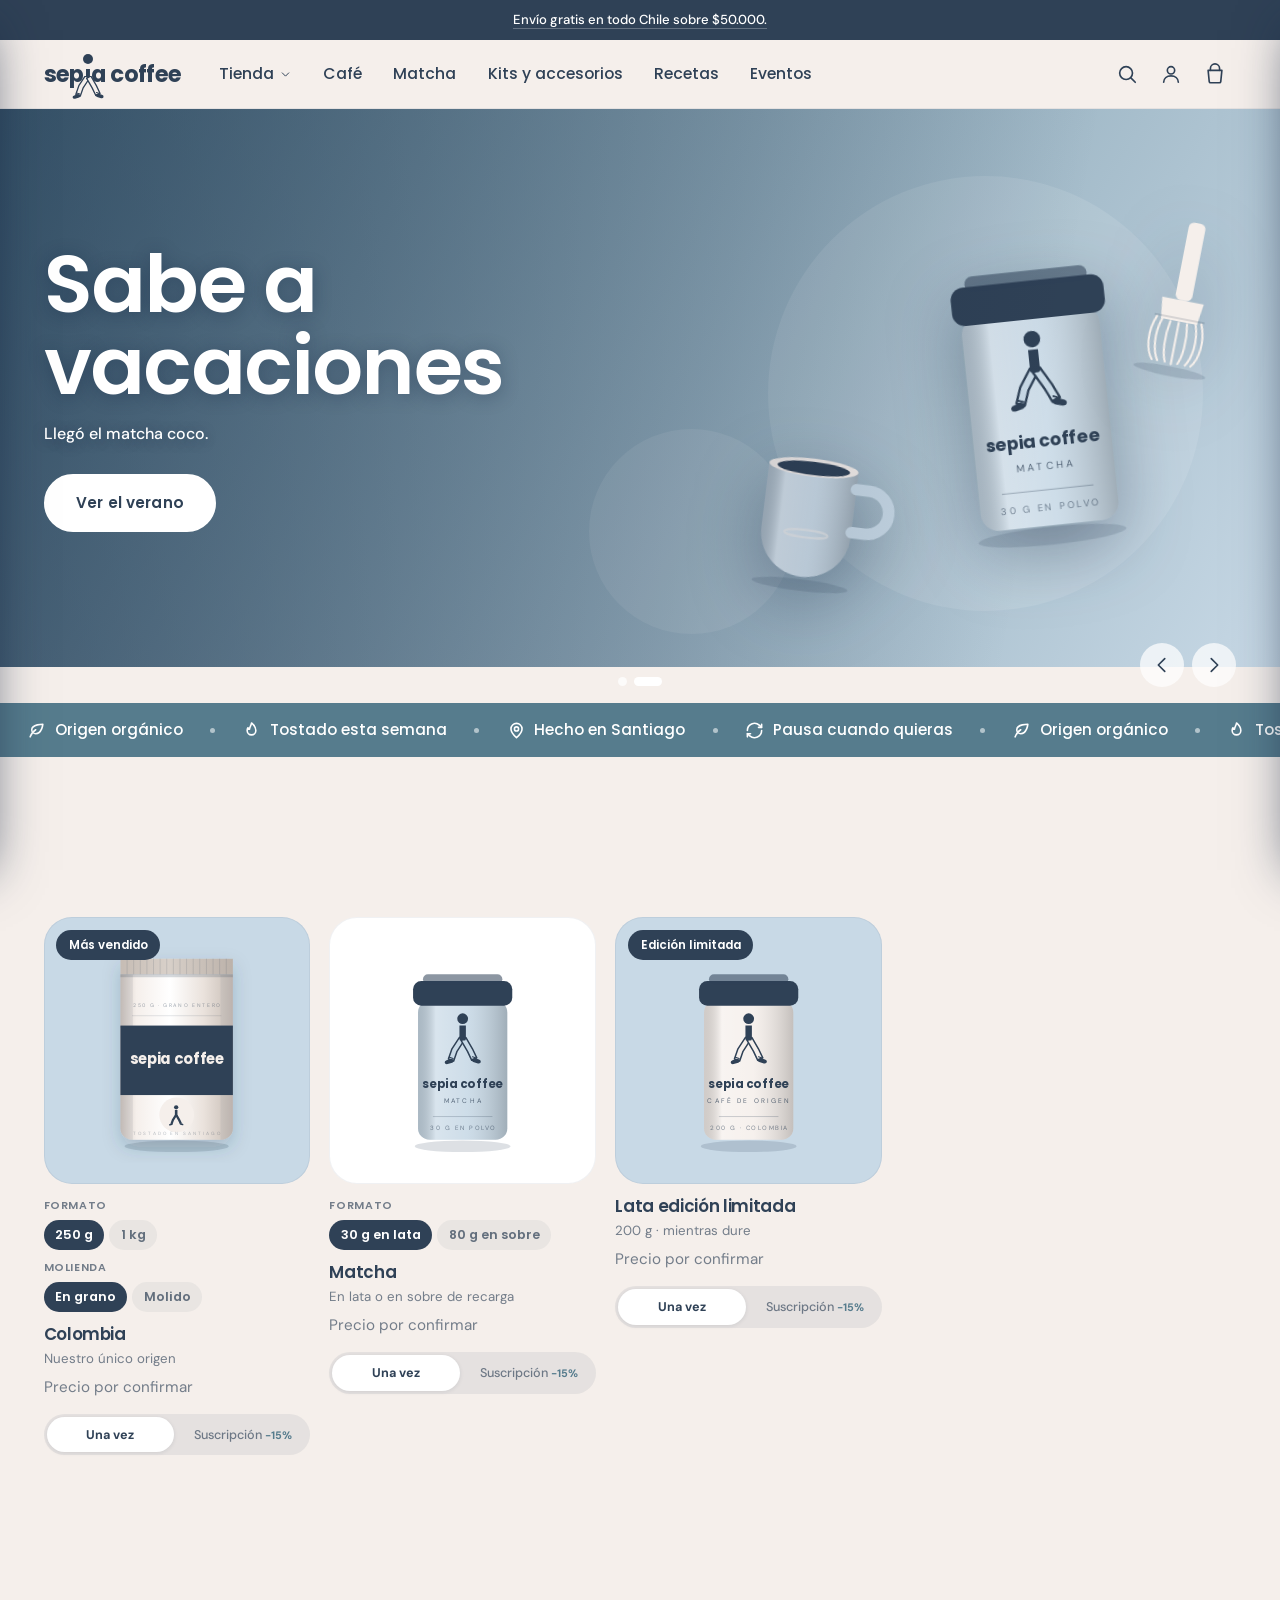
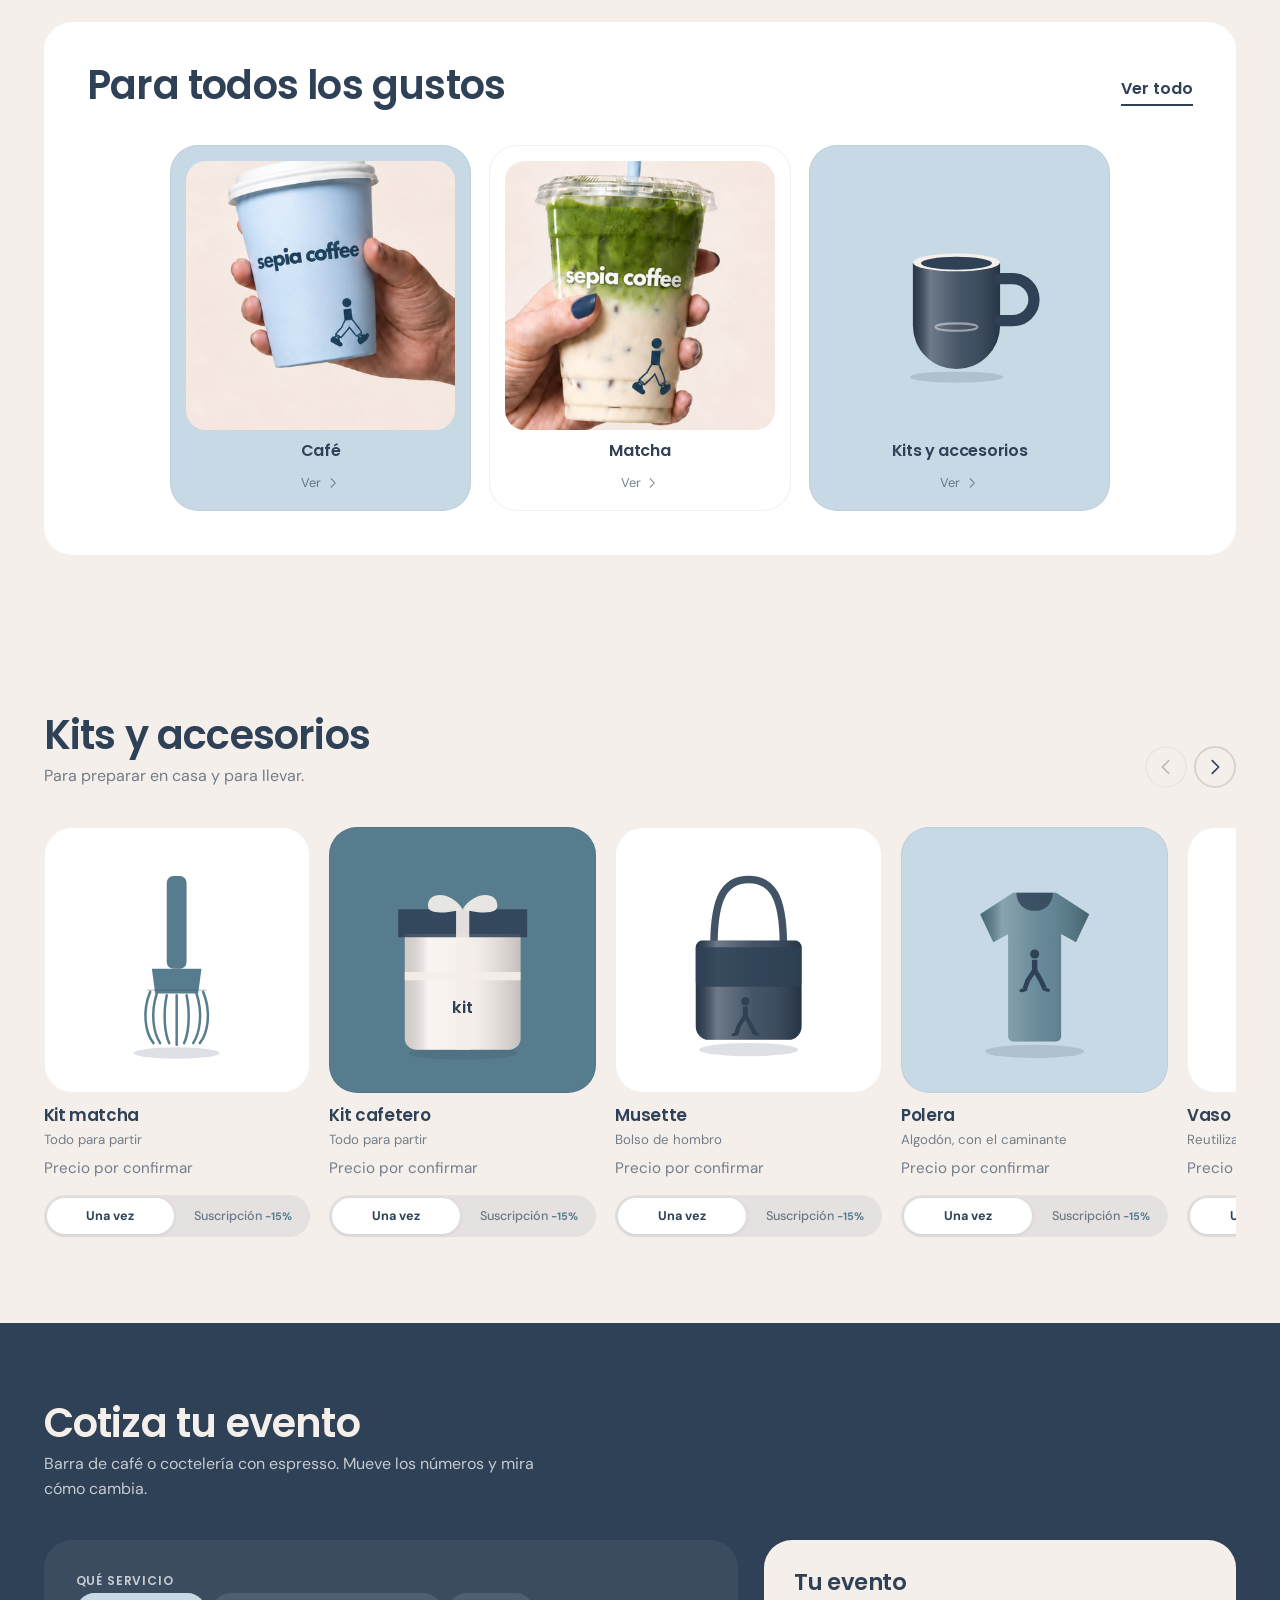
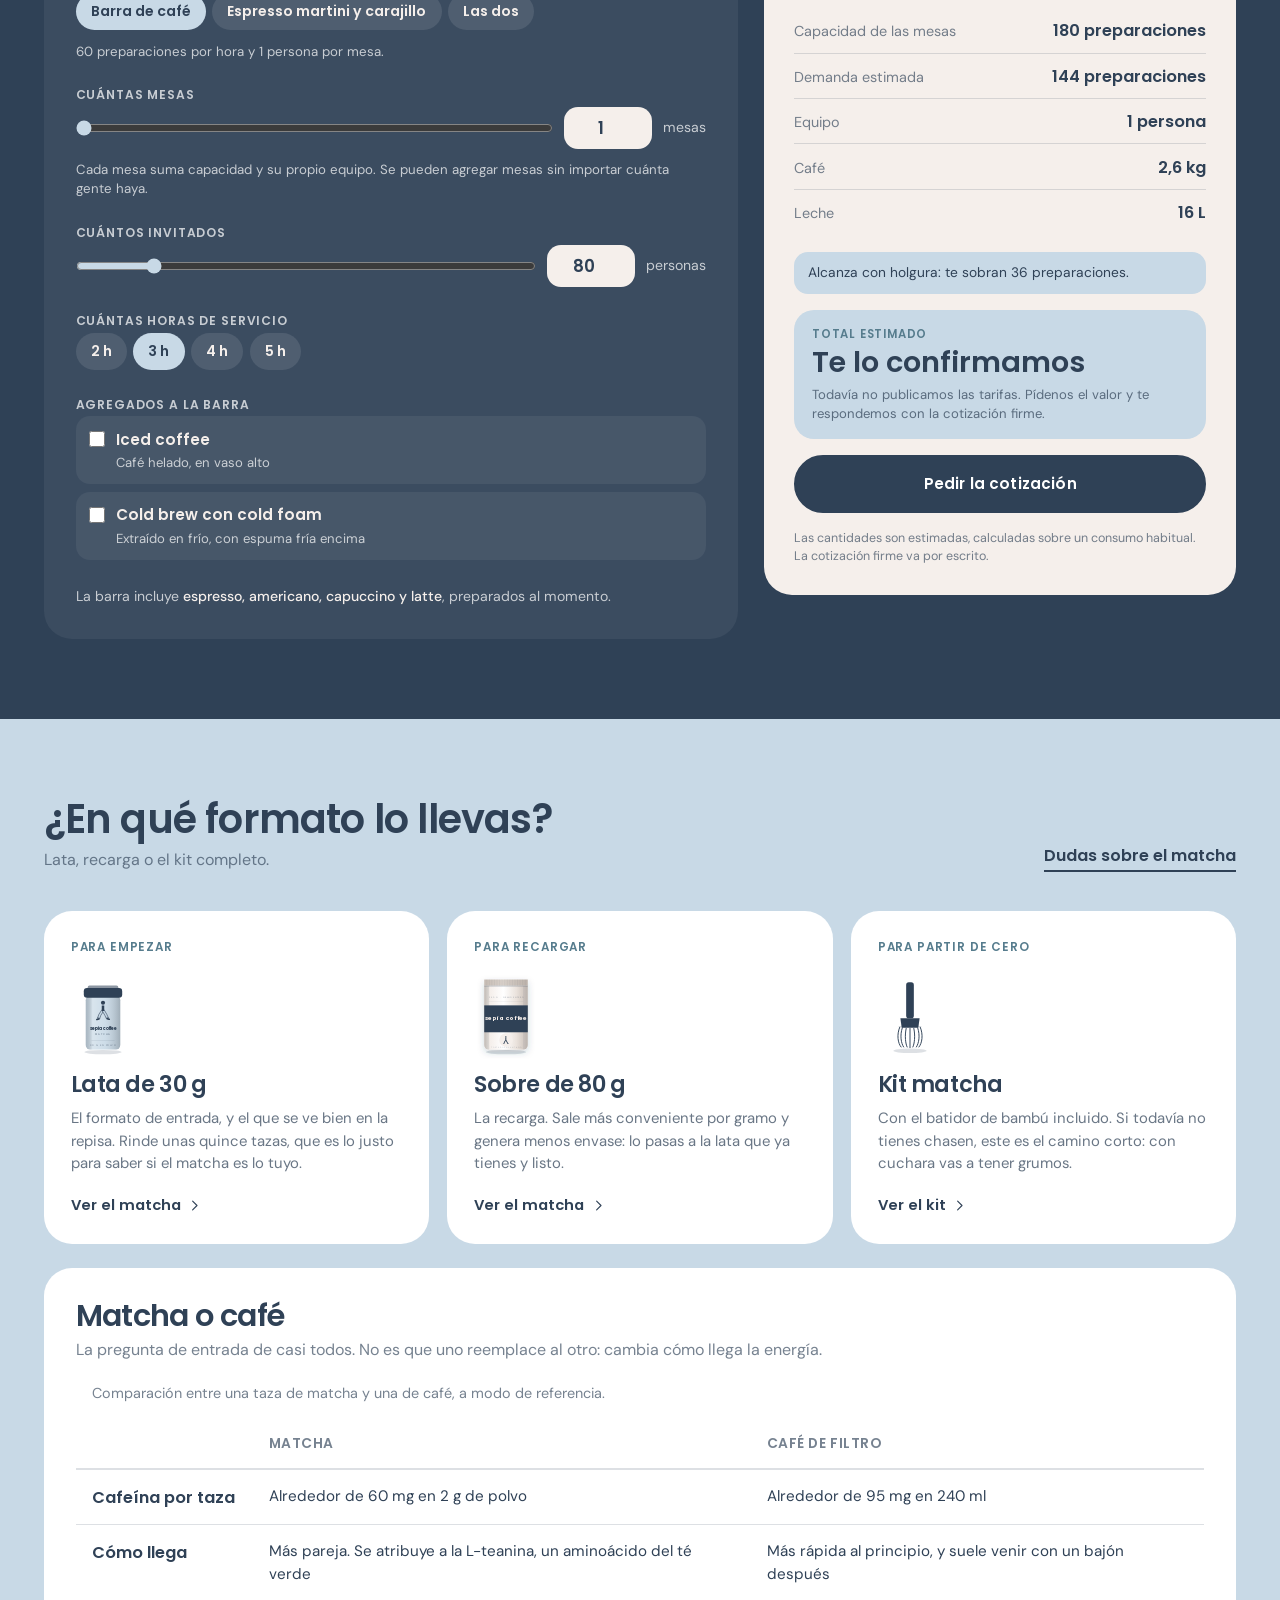
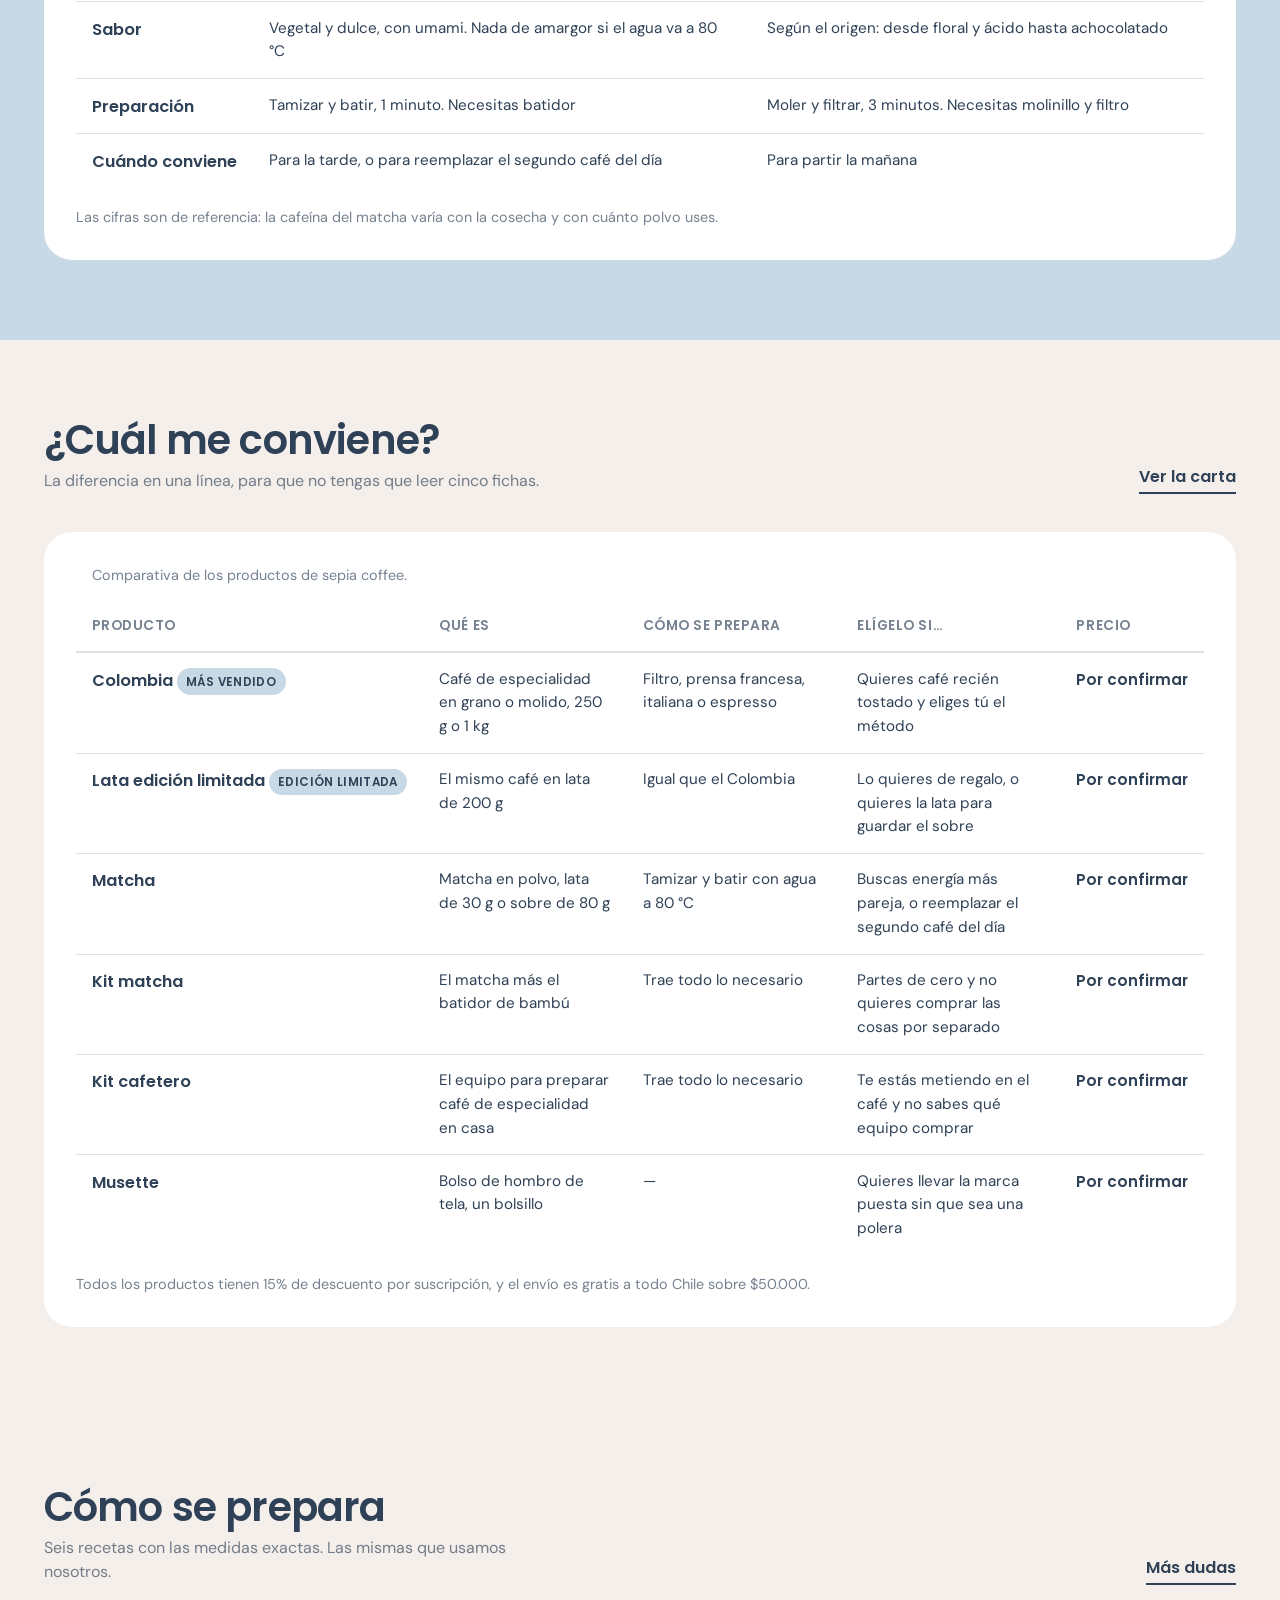
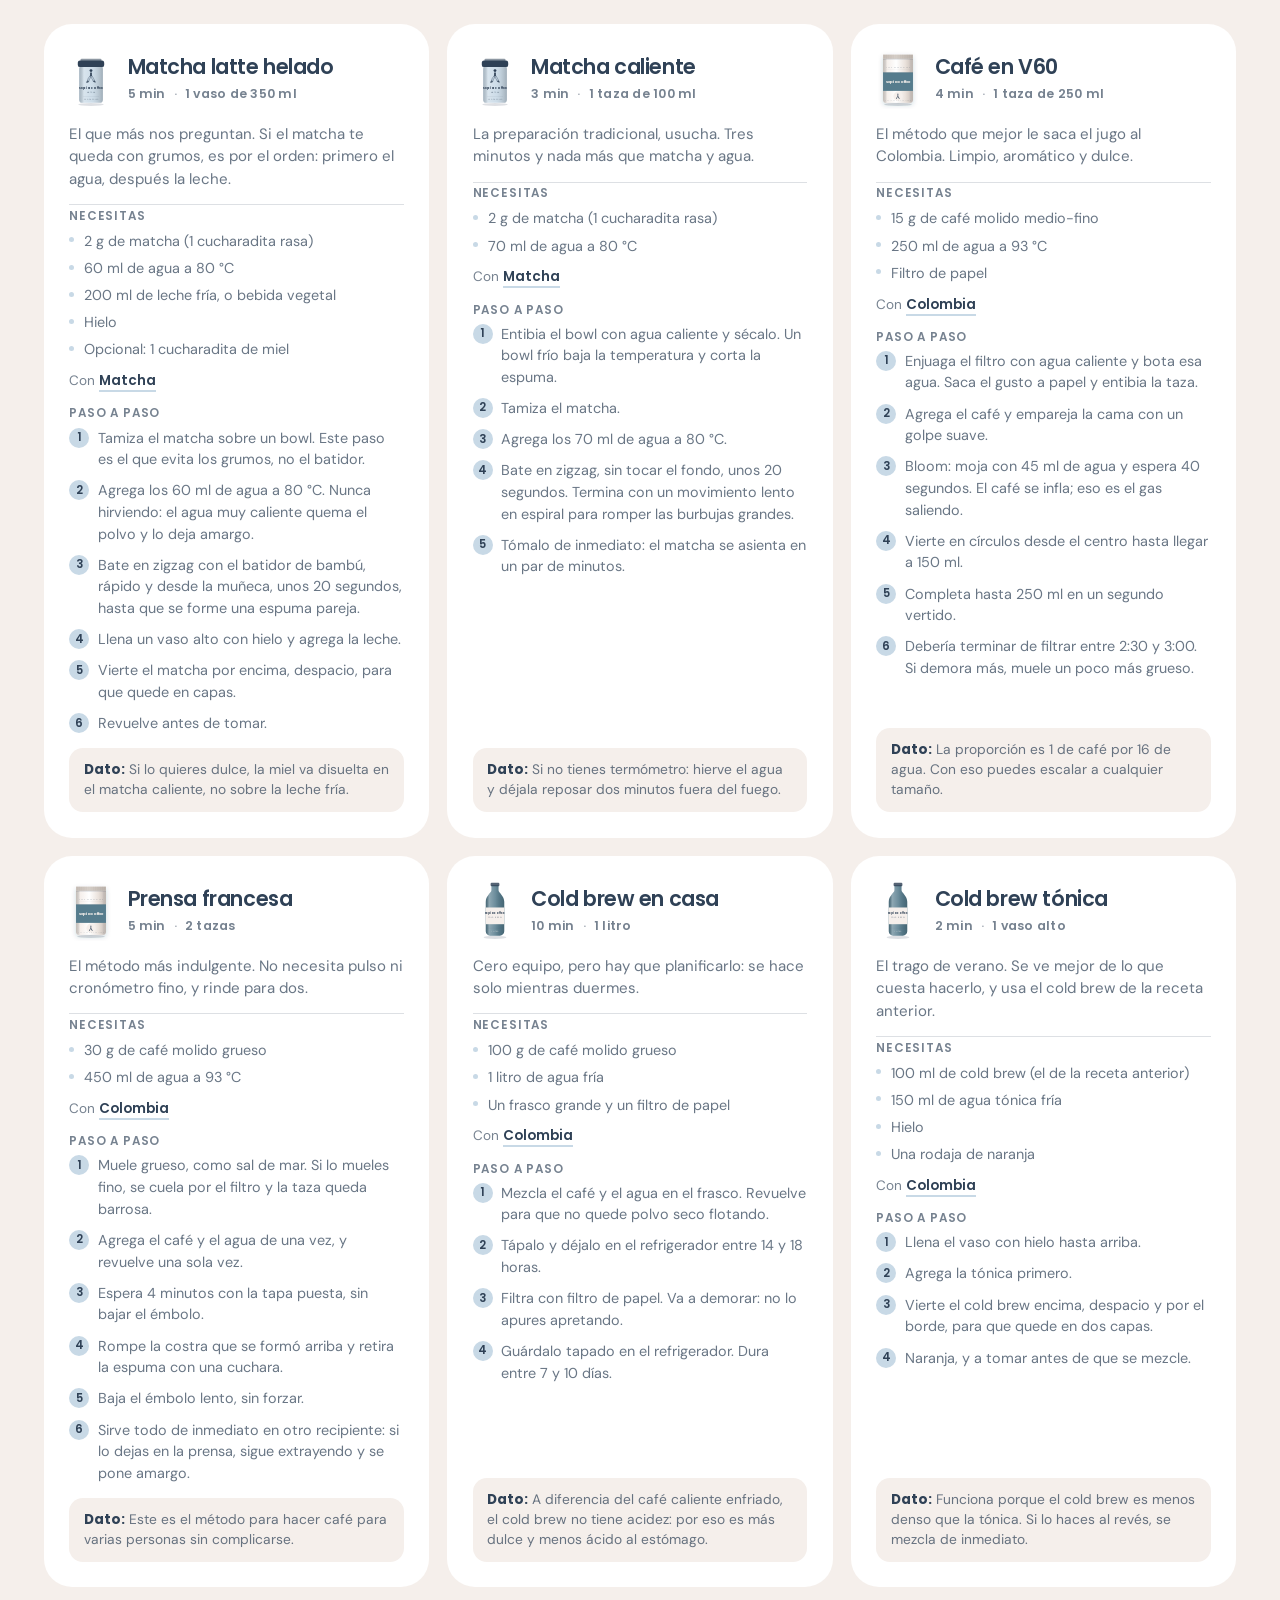
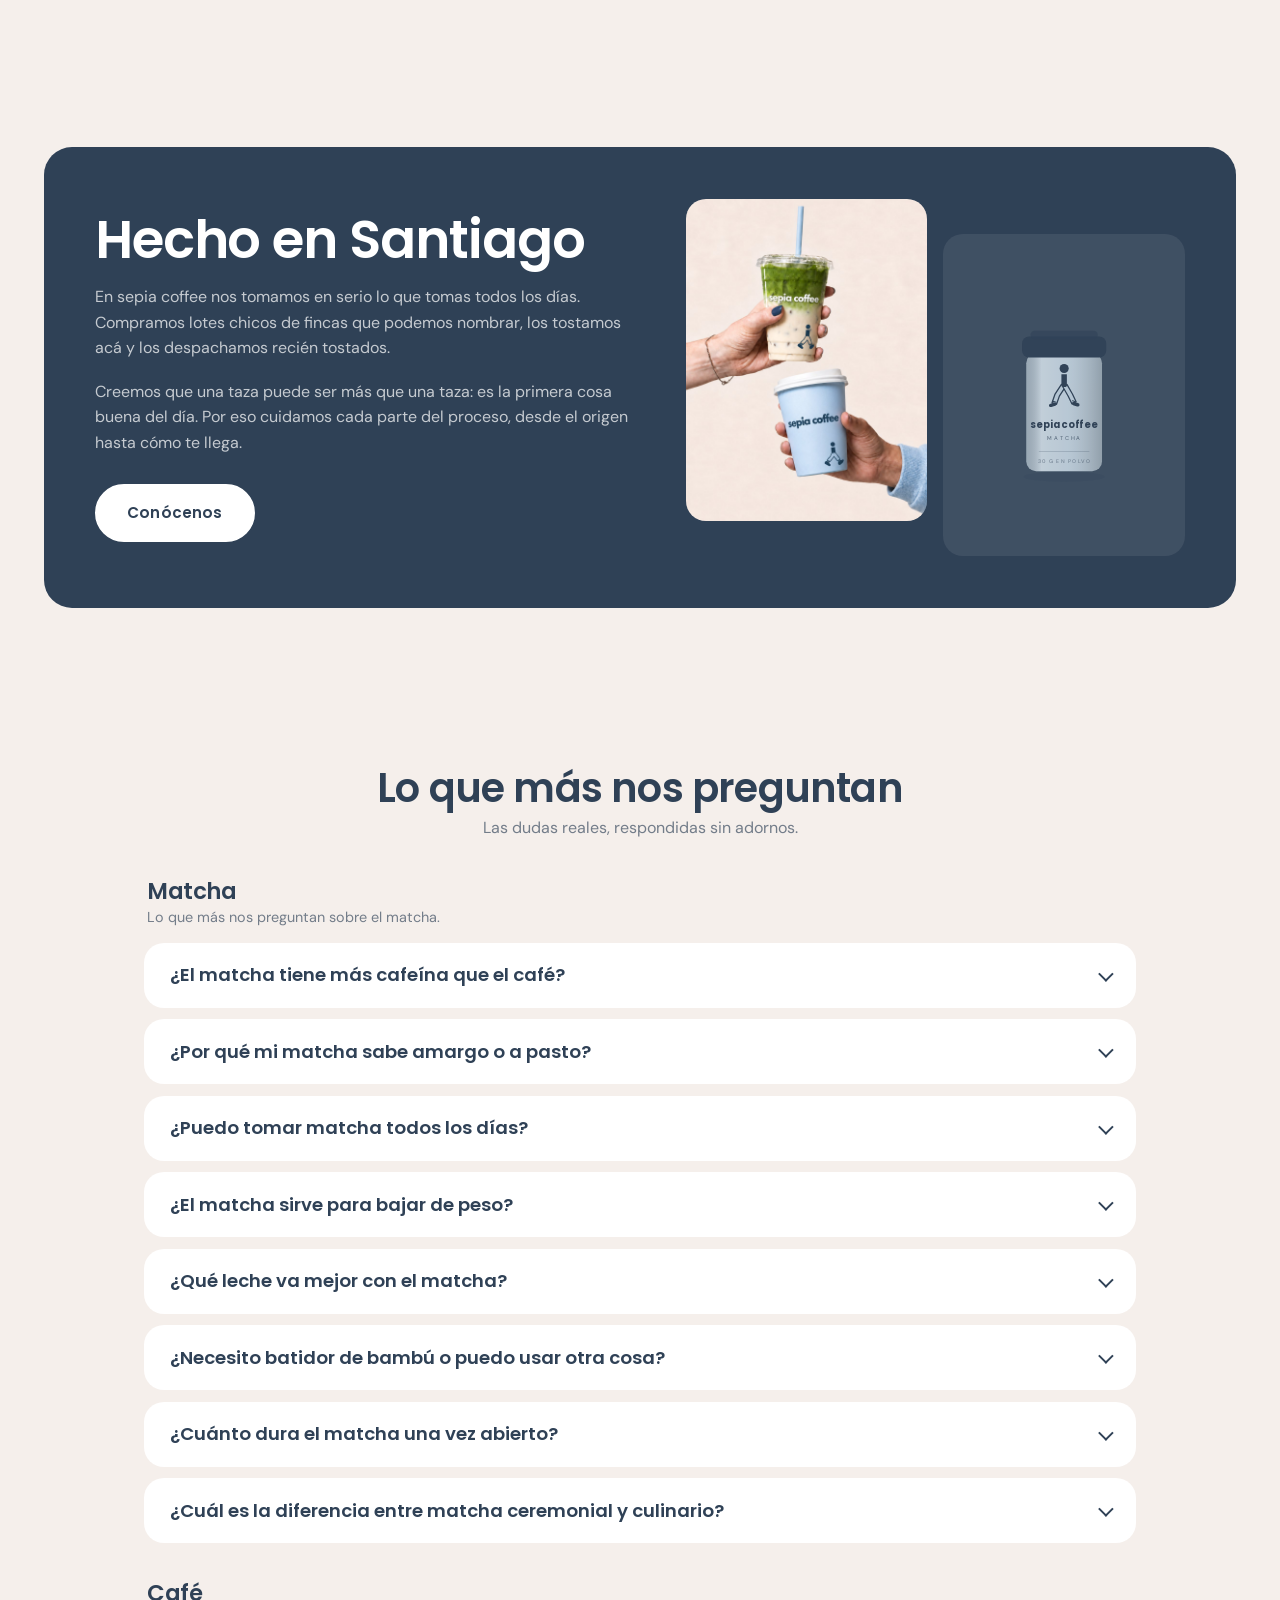
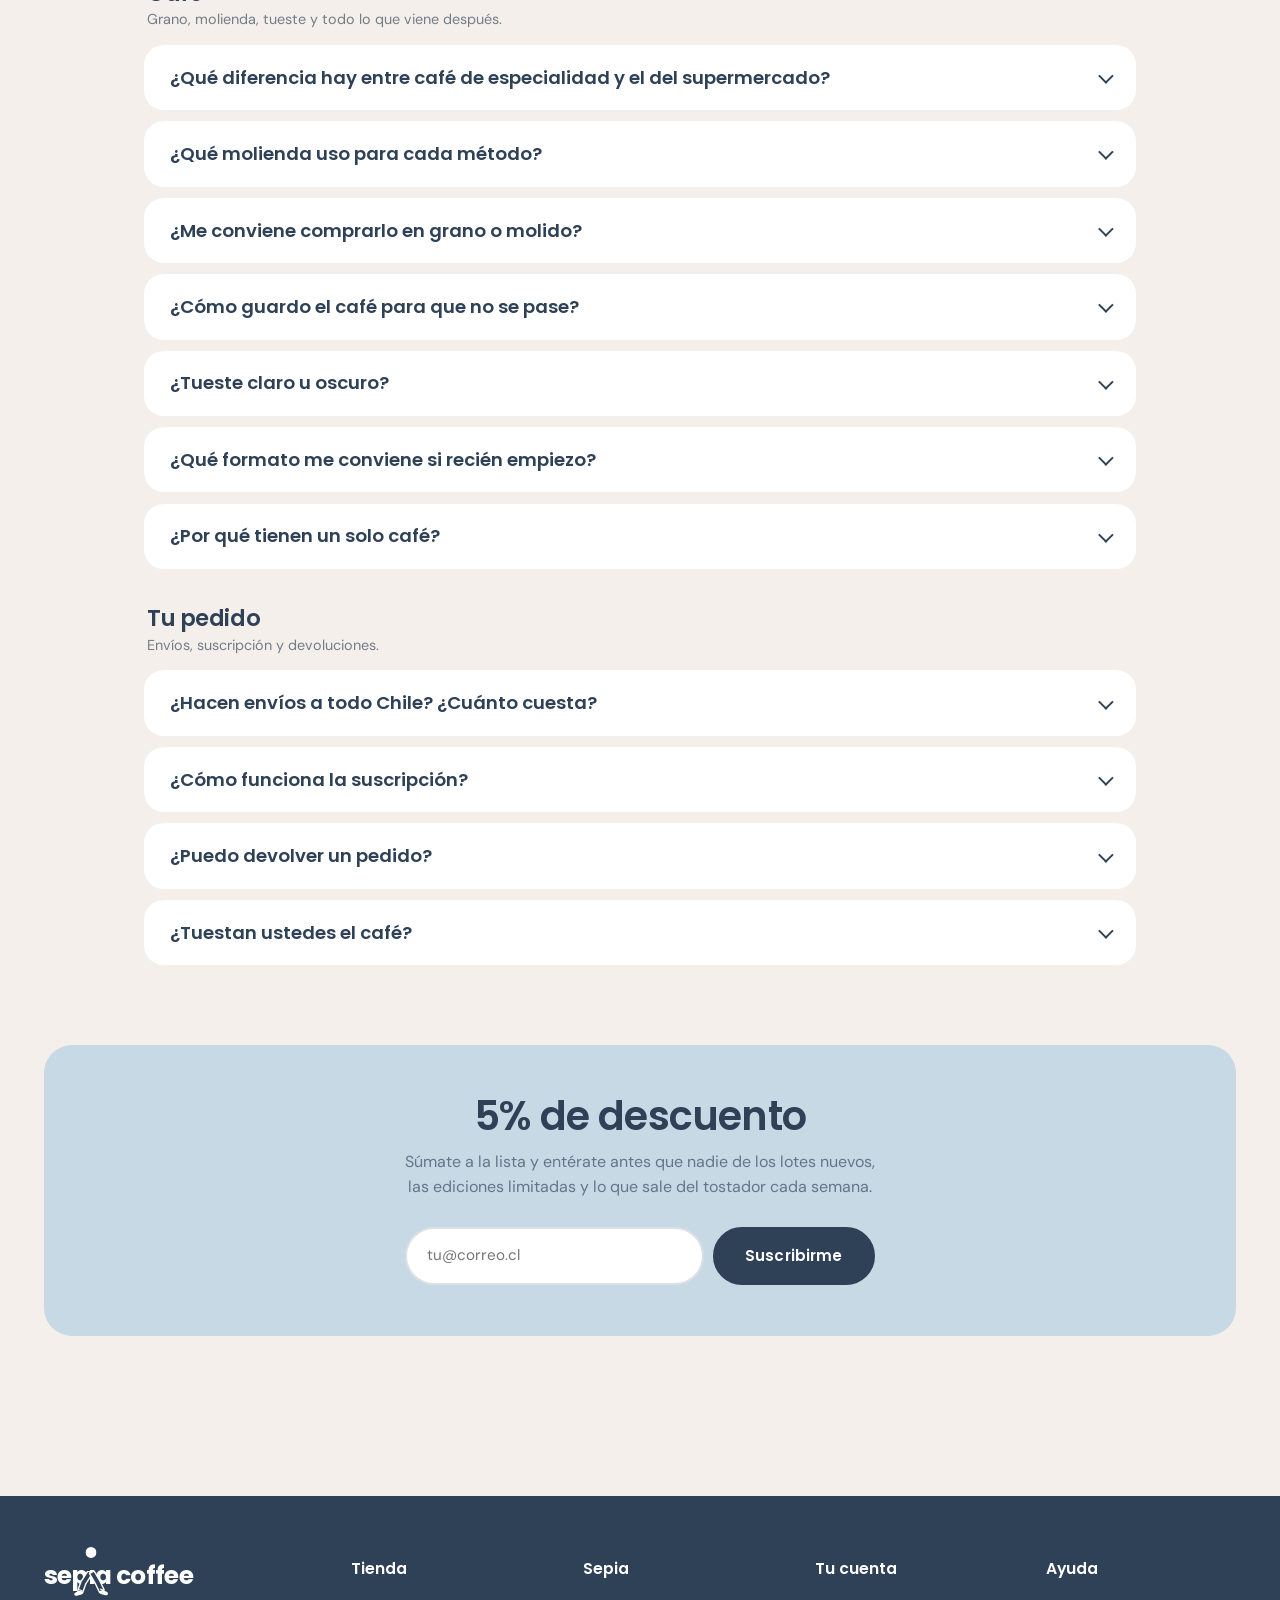
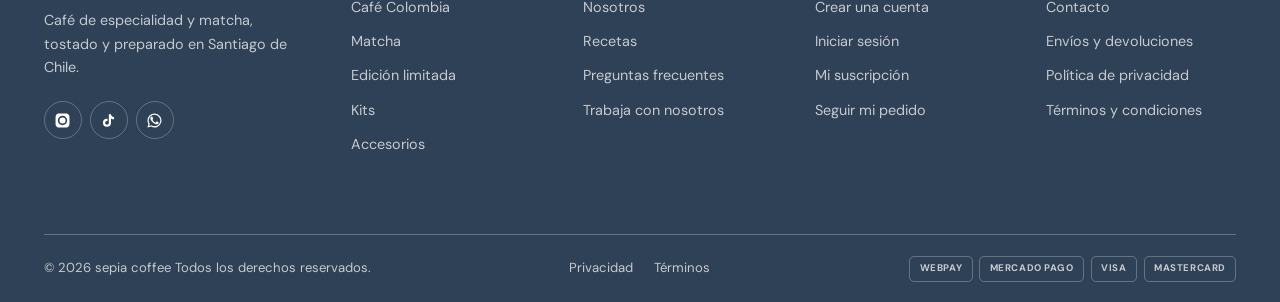
==== index.html @ def74d78 "Envío gratis sobre $50.000 y cotizador por mesa Envío - Un solo tramo: gratis sobre $50.000. El de $" ====
<!DOCTYPE html>
<html lang="es-CL">
<head>
<meta charset="UTF-8" />
<meta name="viewport" content="width=device-width, initial-scale=1, viewport-fit=cover" />
<title>sepia coffee — Café de especialidad y matcha</title>
<meta name="description" content="Café de especialidad tostado en Santiago, matcha ceremonial y accesorios. Envío gratis sobre $50.000 en todo Chile." />
<meta name="theme-color" content="#F5EFEB" />
<link rel="canonical" href="https://sepiacoffee.cl/" />
<meta property="og:type" content="website" />
<meta property="og:site_name" content="sepia coffee" />
<meta property="og:locale" content="es_CL" />
<meta property="og:title" content="sepia coffee — Café de especialidad y matcha" />
<meta property="og:description" content="Tostado en Santiago. Hecho para tu ritual diario." />
<meta name="robots" content="index,follow,max-image-preview:large,max-snippet:-1" />
<meta name="author" content="sepia coffee" />
<link rel="alternate" hreflang="es-cl" href="https://sepiacoffee.cl/" />
<link rel="alternate" hreflang="x-default" href="https://sepiacoffee.cl/" />

<!-- ============================================================
     PUNTO 1 DEL PLAN · REGISTRAR LA WEB
     Pega acá los códigos que te dan las dos consolas. Bing importa
     tanto como Google: es el índice que alimenta a ChatGPT.
       · Google Search Console   search.google.com/search-console
       · Bing Webmaster Tools    bing.com/webmasters
     Mientras el content esté vacío la etiqueta no hace nada ni molesta.
     ============================================================ -->
<meta name="google-site-verification" content="" />
<meta name="msvalidate.01" content="" />

<meta property="og:url" content="https://sepiacoffee.cl/" />
<meta property="og:image" content="https://sepiacoffee.cl/assets/fotos/hero-1.jpg" />
<meta property="og:image:alt" content="Dos manos sosteniendo un matcha helado y un café de sepia coffee" />
<meta name="twitter:card" content="summary_large_image" />
<meta name="twitter:title" content="sepia coffee — Café de especialidad y matcha" />
<meta name="twitter:description" content="Tostado en Santiago. Hecho para tu ritual diario." />
<meta name="twitter:image" content="https://sepiacoffee.cl/assets/fotos/hero-1.jpg" />

<link rel="preconnect" href="https://fonts.googleapis.com" />
<link rel="preconnect" href="https://fonts.gstatic.com" crossorigin />
<link href="https://fonts.googleapis.com/css2?family=Poppins:wght@500;600;700;800&family=DM+Sans:ital,opsz,wght@0,9..40,400;0,9..40,500;0,9..40,700;1,9..40,400&display=swap" rel="stylesheet" />

<!-- ============================================================
     DATOS ESTRUCTURADOS · schema.org en JSON-LD
     Puntos 1, 2 y 4 del plan. Esto es lo que leen Google, Bing y
     ChatGPT para saber qué vendes, a cuánto y con qué envío.
     Se genera de catalogo.json: si cambias un precio, cambialo en
     los dos lados o quedan en desacuerdo (y eso penaliza).
     Probalo en search.google.com/test/rich-results
     ============================================================ -->
<script type="application/ld+json">
{
  "@context": "https://schema.org",
  "@graph": [
    {
      "@type": [
        "Organization",
        "OnlineStore"
      ],
      "@id": "https://sepiacoffee.cl/#tienda",
      "name": "sepia coffee",
      "alternateName": "sepiacoffee.cl",
      "url": "https://sepiacoffee.cl/",
      "logo": {
        "@type": "ImageObject",
        "url": "https://sepiacoffee.cl/assets/sepia/logo-principal.png"
      },
      "image": "https://sepiacoffee.cl/assets/fotos/hero-1.jpg",
      "description": "sepia coffee es una marca chilena de café de especialidad y matcha. Trabajamos un solo origen de café, Colombia, que tostamos en Santiago en lotes chicos y despachamos recién tostado a todo Chile. Vendemos café en grano y molido, matcha en polvo, kits y accesorios.",
      "slogan": "La primera cosa buena del día.",
      "brand": {
        "@id": "https://sepiacoffee.cl/#marca"
      },
      "areaServed": {
        "@type": "Country",
        "name": "Chile"
      },
      "currenciesAccepted": "CLP",
      "paymentAccepted": "Webpay, Mercado Pago, Visa, Mastercard",
      "knowsLanguage": "es-CL",
      "sameAs": [],
      "hasOfferCatalog": {
        "@id": "https://sepiacoffee.cl/#catalogo"
      }
    },
    {
      "@type": "Brand",
      "@id": "https://sepiacoffee.cl/#marca",
      "name": "sepia coffee",
      "url": "https://sepiacoffee.cl/",
      "logo": "https://sepiacoffee.cl/assets/sepia/logo-principal.png",
      "slogan": "La primera cosa buena del día."
    },
    {
      "@type": "OfferCatalog",
      "@id": "https://sepiacoffee.cl/#catalogo",
      "name": "Catálogo sepia coffee",
      "numberOfItems": 8,
      "itemListElement": [
        {
          "@type": "OfferCatalog",
          "name": "Café en grano",
          "itemListElement": [
            {
              "@type": "Offer",
              "itemOffered": {
                "@id": "https://sepiacoffee.cl/#producto-colombia"
              }
            },
            {
              "@type": "Offer",
              "itemOffered": {
                "@id": "https://sepiacoffee.cl/#producto-lata-edicion"
              }
            }
          ]
        },
        {
          "@type": "OfferCatalog",
          "name": "Matcha",
          "itemListElement": [
            {
              "@type": "Offer",
              "itemOffered": {
                "@id": "https://sepiacoffee.cl/#producto-matcha"
              }
            }
          ]
        },
        {
          "@type": "OfferCatalog",
          "name": "Kits",
          "itemListElement": [
            {
              "@type": "Offer",
              "itemOffered": {
                "@id": "https://sepiacoffee.cl/#producto-kit-matcha"
              }
            },
            {
              "@type": "Offer",
              "itemOffered": {
                "@id": "https://sepiacoffee.cl/#producto-kit-cafetero"
              }
            }
          ]
        },
        {
          "@type": "OfferCatalog",
          "name": "Accesorios",
          "itemListElement": [
            {
              "@type": "Offer",
              "itemOffered": {
                "@id": "https://sepiacoffee.cl/#producto-musette"
              }
            },
            {
              "@type": "Offer",
              "itemOffered": {
                "@id": "https://sepiacoffee.cl/#producto-polera"
              }
            },
            {
              "@type": "Offer",
              "itemOffered": {
                "@id": "https://sepiacoffee.cl/#producto-vaso"
              }
            }
          ]
        }
      ]
    },
    {
      "@type": "OfferShippingDetails",
      "@id": "https://sepiacoffee.cl/#envio-gratis",
      "shippingRate": {
        "@type": "MonetaryAmount",
        "value": "0",
        "currency": "CLP"
      },
      "shippingDestination": {
        "@type": "DefinedRegion",
        "addressCountry": "CL"
      },
      "description": "Envío gratis a todo Chile en compras sobre $50.000. Envío con descuento sobre $0."
    },
    {
      "@type": "MerchantReturnPolicy",
      "@id": "https://sepiacoffee.cl/#devoluciones",
      "applicableCountry": "CL",
      "returnPolicyCategory": "https://schema.org/MerchantReturnFiniteReturnWindow",
      "merchantReturnDays": 10,
      "returnMethod": "https://schema.org/ReturnByMail",
      "returnFees": "https://schema.org/FreeReturn",
      "description": "Derecho a retracto de 10 días corridos según la ley chilena del consumidor para compras a distancia."
    },
    {
      "@type": "WebSite",
      "@id": "https://sepiacoffee.cl/#sitio",
      "url": "https://sepiacoffee.cl/",
      "name": "sepia coffee",
      "inLanguage": "es-CL",
      "publisher": {
        "@id": "https://sepiacoffee.cl/#tienda"
      }
    },
    {
      "@type": "Service",
      "@id": "https://sepiacoffee.cl/#eventos",
      "name": "Barra de café y coctelería con espresso para eventos",
      "serviceType": "Barra de café para eventos",
      "description": "Servicio de barra de café para eventos en Santiago: espresso, americano, capuccino y latte preparados al momento, con opción de iced coffee y de cold brew con cold foam. También barra de coctelería con espresso: espresso martini y carajillo. Se cotiza por número de invitados y horas de servicio.",
      "provider": {
        "@id": "https://sepiacoffee.cl/#tienda"
      },
      "areaServed": {
        "@type": "City",
        "name": "Santiago",
        "containedInPlace": {
          "@type": "Country",
          "name": "Chile"
        }
      },
      "availableChannel": {
        "@type": "ServiceChannel",
        "serviceUrl": "https://sepiacoffee.cl/#eventos",
        "name": "Cotizador en línea"
      },
      "hasOfferCatalog": {
        "@type": "OfferCatalog",
        "name": "Servicios para eventos",
        "itemListElement": [
          {
            "@type": "Offer",
            "itemOffered": {
              "@type": "Service",
              "name": "Barra de café",
              "description": "Espresso, americano, capuccino y latte preparados al momento por nuestros baristas."
            }
          },
          {
            "@type": "Offer",
            "itemOffered": {
              "@type": "Service",
              "name": "Agregado: iced coffee",
              "description": "Café helado servido en vaso alto."
            }
          },
          {
            "@type": "Offer",
            "itemOffered": {
              "@type": "Service",
              "name": "Agregado: cold brew con cold foam",
              "description": "Café extraído en frío, con espuma fría encima."
            }
          },
          {
            "@type": "Offer",
            "itemOffered": {
              "@type": "Service",
              "name": "Espresso martini y carajillo",
              "description": "Coctelería con espresso recién extraído."
            }
          }
        ]
      }
    },
    {
      "@id": "https://sepiacoffee.cl/#producto-colombia",
      "name": "Colombia",
      "description": "Café de especialidad de Colombia, tostado por nosotros en Santiago en lotes chicos y despachado recién tostado. Es el único café de la carta: preferimos hacer uno bien antes que cinco a medias. Lo eliges en grano o molido para tu método.",
      "category": "Café en grano",
      "brand": {
        "@id": "https://sepiacoffee.cl/#marca"
      },
      "image": "https://sepiacoffee.cl/assets/fotos/prod-colombia.jpg",
      "@type": "ProductGroup",
      "productGroupID": "sepia-colombia",
      "variesBy": [
        "Formato",
        "Molienda"
      ],
      "hasVariant": [
        {
          "@type": "Product",
          "@id": "https://sepiacoffee.cl/#producto-colombia-250g-engrano",
          "name": "Colombia — 250 g · En grano",
          "sku": "sepia-colombia-250g-engrano",
          "image": "https://sepiacoffee.cl/assets/fotos/prod-colombia.jpg",
          "additionalProperty": [
            {
              "@type": "PropertyValue",
              "name": "Formato",
              "value": "250 g"
            },
            {
              "@type": "PropertyValue",
              "name": "Molienda",
              "value": "En grano"
            }
          ]
        },
        {
          "@type": "Product",
          "@id": "https://sepiacoffee.cl/#producto-colombia-250g-molido",
          "name": "Colombia — 250 g · Molido",
          "sku": "sepia-colombia-250g-molido",
          "image": "https://sepiacoffee.cl/assets/fotos/prod-colombia.jpg",
          "additionalProperty": [
            {
              "@type": "PropertyValue",
              "name": "Formato",
              "value": "250 g"
            },
            {
              "@type": "PropertyValue",
              "name": "Molienda",
              "value": "Molido"
            }
          ]
        },
        {
          "@type": "Product",
          "@id": "https://sepiacoffee.cl/#producto-colombia-1kg-engrano",
          "name": "Colombia — 1 kg · En grano",
          "sku": "sepia-colombia-1kg-engrano",
          "image": "https://sepiacoffee.cl/assets/fotos/prod-colombia.jpg",
          "additionalProperty": [
            {
              "@type": "PropertyValue",
              "name": "Formato",
              "value": "1 kg"
            },
            {
              "@type": "PropertyValue",
              "name": "Molienda",
              "value": "En grano"
            }
          ]
        },
        {
          "@type": "Product",
          "@id": "https://sepiacoffee.cl/#producto-colombia-1kg-molido",
          "name": "Colombia — 1 kg · Molido",
          "sku": "sepia-colombia-1kg-molido",
          "image": "https://sepiacoffee.cl/assets/fotos/prod-colombia.jpg",
          "additionalProperty": [
            {
              "@type": "PropertyValue",
              "name": "Formato",
              "value": "1 kg"
            },
            {
              "@type": "PropertyValue",
              "name": "Molienda",
              "value": "Molido"
            }
          ]
        }
      ]
    },
    {
      "@id": "https://sepiacoffee.cl/#producto-matcha",
      "name": "Matcha",
      "description": "Matcha en polvo para batir en casa. La lata de 30 g es la de empezar y la que se ve bien en la repisa; el sobre de 80 g es la recarga, que sale más conveniente por gramo y genera menos envase.",
      "category": "Matcha",
      "brand": {
        "@id": "https://sepiacoffee.cl/#marca"
      },
      "image": "https://sepiacoffee.cl/assets/fotos/prod-matcha.jpg",
      "@type": "ProductGroup",
      "productGroupID": "sepia-matcha",
      "variesBy": [
        "Formato"
      ],
      "hasVariant": [
        {
          "@type": "Product",
          "@id": "https://sepiacoffee.cl/#producto-matcha-30genlata",
          "name": "Matcha — 30 g en lata",
          "sku": "sepia-matcha-30genlata",
          "image": "https://sepiacoffee.cl/assets/fotos/prod-matcha.jpg",
          "additionalProperty": [
            {
              "@type": "PropertyValue",
              "name": "Formato",
              "value": "30 g en lata"
            }
          ]
        },
        {
          "@type": "Product",
          "@id": "https://sepiacoffee.cl/#producto-matcha-80gensobre",
          "name": "Matcha — 80 g en sobre",
          "sku": "sepia-matcha-80gensobre",
          "image": "https://sepiacoffee.cl/assets/fotos/prod-matcha.jpg",
          "additionalProperty": [
            {
              "@type": "PropertyValue",
              "name": "Formato",
              "value": "80 g en sobre"
            }
          ]
        }
      ]
    },
    {
      "@id": "https://sepiacoffee.cl/#producto-lata-edicion",
      "name": "Lata edición limitada",
      "description": "El mismo café de Colombia en lata de 200 g, con la gráfica de la edición. La lata sirve después para guardar el café del sobre, que es justamente para lo que está pensada. Cuando se acaba la tirada, no vuelve.",
      "category": "Café en grano",
      "brand": {
        "@id": "https://sepiacoffee.cl/#marca"
      },
      "image": "https://sepiacoffee.cl/assets/fotos/prod-lata-edicion.jpg",
      "@type": "Product",
      "sku": "sepia-lata-edicion"
    },
    {
      "@id": "https://sepiacoffee.cl/#producto-kit-matcha",
      "name": "Kit matcha",
      "description": "El kit para preparar matcha en casa como corresponde, sin grumos y sin comprar las cosas por separado.",
      "category": "Kits",
      "brand": {
        "@id": "https://sepiacoffee.cl/#marca"
      },
      "image": "https://sepiacoffee.cl/assets/fotos/prod-kit-matcha.jpg",
      "@type": "Product",
      "sku": "sepia-kit-matcha"
    },
    {
      "@id": "https://sepiacoffee.cl/#producto-kit-cafetero",
      "name": "Kit cafetero",
      "description": "El kit para quien recién se mete en el café de especialidad y no sabe por dónde empezar con el equipo.",
      "category": "Kits",
      "brand": {
        "@id": "https://sepiacoffee.cl/#marca"
      },
      "image": "https://sepiacoffee.cl/assets/fotos/prod-kit-cafetero.jpg",
      "@type": "Product",
      "sku": "sepia-kit-cafetero"
    },
    {
      "@id": "https://sepiacoffee.cl/#producto-musette",
      "name": "Musette",
      "description": "Musette de tela con el caminante de sepia coffee. Liviana, de un solo bolsillo y correa larga: la de salir a comprar el pan y volver con el café.",
      "category": "Accesorios",
      "brand": {
        "@id": "https://sepiacoffee.cl/#marca"
      },
      "image": "https://sepiacoffee.cl/assets/fotos/prod-musette.jpg",
      "@type": "Product",
      "sku": "sepia-musette"
    },
    {
      "@id": "https://sepiacoffee.cl/#producto-polera",
      "name": "Polera",
      "description": "Polera de algodón con el caminante de sepia coffee.",
      "category": "Accesorios",
      "brand": {
        "@id": "https://sepiacoffee.cl/#marca"
      },
      "image": "https://sepiacoffee.cl/assets/fotos/prod-polera.jpg",
      "@type": "Product",
      "sku": "sepia-polera"
    },
    {
      "@id": "https://sepiacoffee.cl/#producto-vaso",
      "name": "Vaso",
      "description": "Vaso reutilizable con el caminante de sepia coffee. Para el café de la mañana o para el matcha helado de la tarde.",
      "category": "Accesorios",
      "brand": {
        "@id": "https://sepiacoffee.cl/#marca"
      },
      "image": "https://sepiacoffee.cl/assets/fotos/prod-vaso.jpg",
      "@type": "Product",
      "sku": "sepia-vaso"
    }
  ]
}
</script>

<!-- Preguntas frecuentes. Mismo texto que la sección #preguntas. -->
<script type="application/ld+json">
{
  "@type": "FAQPage",
  "@id": "https://sepiacoffee.cl/#preguntas",
  "inLanguage": "es-CL",
  "about": {
    "@id": "https://sepiacoffee.cl/#tienda"
  },
  "mainEntity": [
    {
      "@type": "Question",
      "name": "¿El matcha tiene más cafeína que el café?",
      "acceptedAnswer": {
        "@type": "Answer",
        "text": "No. Una taza de matcha de 2 gramos tiene alrededor de 60 mg de cafeína, y una taza de café de filtro de 240 ml anda en los 95 mg. El matcha está más cerca de un espresso que de un café largo. Lo que cambia no es tanto la cantidad como la forma en que llega. El matcha trae L-teanina, un aminoácido del té verde al que se atribuye una subida más pareja y sin el bajón de media mañana. Por eso mucha gente lo usa para reemplazar el segundo café del día, no el primero. La cifra exacta varía según la cosecha y cuánto polvo uses, así que tómala como referencia."
      }
    },
    {
      "@type": "Question",
      "name": "¿Por qué mi matcha sabe amargo o a pasto?",
      "acceptedAnswer": {
        "@type": "Answer",
        "text": "Casi siempre es una de tres cosas, en este orden: El agua estaba muy caliente. Sobre 80 °C el polvo se quema y aparece el amargor. Si no tienes termómetro, hierve y deja reposar dos minutos fuera del fuego. Es matcha culinario, no ceremonial. El culinario viene de cosechas posteriores y es naturalmente más áspero. Sirve para repostería, donde el azúcar lo compensa, pero no para tomarlo solo. Está viejo o mal guardado. El matcha se oxida con la luz, el calor y el aire. Si el verde se fue apagando hacia un tono oliva, ya perdió."
      }
    },
    {
      "@type": "Question",
      "name": "¿Puedo tomar matcha todos los días?",
      "acceptedAnswer": {
        "@type": "Answer",
        "text": "Sí. Una o dos tazas al día es lo habitual y equivale, en cafeína, a uno o dos espressos. Si estás embarazada, amamantando, tomas medicamentos o tienes indicación médica de limitar la cafeína, conversa con tu médico antes. No somos quienes para dar ese consejo."
      }
    },
    {
      "@type": "Question",
      "name": "¿El matcha sirve para bajar de peso?",
      "acceptedAnswer": {
        "@type": "Answer",
        "text": "Por sí solo, no. No hay evidencia de que tomar matcha haga bajar de peso, y cualquier marca que te diga lo contrario te está vendiendo humo. Lo que sí pasa, y no es menor: un matcha sin azúcar reemplaza bien a un café con leche azucarado o a una bebida. Ahí el cambio es real, pero es por lo que dejas de tomar, no por el matcha."
      }
    },
    {
      "@type": "Question",
      "name": "¿Qué leche va mejor con el matcha?",
      "acceptedAnswer": {
        "@type": "Answer",
        "text": "La de avena, con diferencia. Es la que mejor espuma y la que menos tapa el sabor del matcha. Si la consigues en versión barista, mejor todavía. La entera funciona bien y deja una textura más cremosa. La de almendra es la más liviana, pero también la que más opaca el matcha. La de soya tiende a cortarse si el matcha está muy caliente."
      }
    },
    {
      "@type": "Question",
      "name": "¿Necesito batidor de bambú o puedo usar otra cosa?",
      "acceptedAnswer": {
        "@type": "Answer",
        "text": "El batidor de bambú (chasen) es lo que mejor funciona: las cañas finas deshacen los grumos y levantan espuma de una forma que una cuchara no logra. Si todavía no tienes uno, la alternativa que mejor resulta es un frasco con tapa: pones el matcha tamizado y el agua, cierras y agitas fuerte quince segundos. Un mini espumador eléctrico también sirve. Lo que no funciona es revolver con cuchara. Vas a tener grumos."
      }
    },
    {
      "@type": "Question",
      "name": "¿Cuánto dura el matcha una vez abierto?",
      "acceptedAnswer": {
        "@type": "Answer",
        "text": "Entre cuatro y seis semanas en su mejor momento. No se echa a perder después, pero el color se apaga y el sabor pierde dulzor. Guárdalo cerrado, en un lugar fresco y oscuro, lejos del horno. Si vives en una casa calurosa, el refrigerador sirve, pero sácalo y déjalo llegar a temperatura ambiente antes de abrirlo: si lo abres frío, se condensa humedad adentro y eso sí lo arruina."
      }
    },
    {
      "@type": "Question",
      "name": "¿Cuál es la diferencia entre matcha ceremonial y culinario?",
      "acceptedAnswer": {
        "@type": "Answer",
        "text": "El ceremonial se hace con las hojas más jóvenes de la primera cosecha. Queda verde intenso, de textura sedosa y con dulzor natural, pensado para tomarlo solo con agua o con leche. El culinario viene de cosechas posteriores. Es más áspero y más barato, y está hecho para repostería o mezclas donde el sabor queda tapado. Un detalle que conviene saber: «ceremonial» no es una categoría regulada, así que cualquiera puede escribirlo en una lata. Lo que sí se nota es el color, la finura del polvo y si el productor dice de dónde viene."
      }
    },
    {
      "@type": "Question",
      "name": "¿Qué diferencia hay entre café de especialidad y el del supermercado?",
      "acceptedAnswer": {
        "@type": "Answer",
        "text": "Tres cosas, y ninguna tiene que ver con el precio en sí: Trazabilidad. En especialidad se sabe de qué finca viene el lote, quién lo produjo y cómo se procesó. En el café industrial eso se pierde en la mezcla. Frescura. El café muere lento desde que sale del tostador. Una bolsa de supermercado puede llevar meses envasada; nosotros tostamos en lotes chicos y despachamos recién tostado. Tueste. El café industrial se tuesta oscuro de forma pareja para que todos los lotes sepan igual. En especialidad el tueste se ajusta al grano para que se note de dónde viene."
      }
    },
    {
      "@type": "Question",
      "name": "¿Qué molienda uso para cada método?",
      "acceptedAnswer": {
        "@type": "Answer",
        "text": "De más gruesa a más fina: Prensa francesa: gruesa, como sal de mar. Filtro y V60: media, como arena de playa. Cafetera italiana: media-fina. Espresso: fina, como azúcar flor. Si el café sale aguado y rápido, muele más fino. Si sale amargo y demora demasiado, muele más grueso. Esa es toda la regla."
      }
    },
    {
      "@type": "Question",
      "name": "¿Me conviene comprarlo en grano o molido?",
      "acceptedAnswer": {
        "@type": "Answer",
        "text": "En grano, si tienes molinillo. El café molido pierde la mayor parte del aroma en los primeros días, por mucho que lo guardes bien: la superficie expuesta al aire se multiplica apenas lo mueles. Si no tienes molinillo, un molido para tu método rinde perfectamente bien durante una o dos semanas. No te compliques: es mejor tomar buen café molido que no tomarlo."
      }
    },
    {
      "@type": "Question",
      "name": "¿Cómo guardo el café para que no se pase?",
      "acceptedAnswer": {
        "@type": "Answer",
        "text": "Envase hermético, lugar fresco y oscuro, lejos del horno y del sol. En el refrigerador no. La humedad y los olores lo arruinan más rápido que el aire, y cada vez que lo sacas se condensa agua en el grano. Un café tostado rinde bien unas cuatro semanas desde la fecha de tueste. Por eso la fecha que importa en la bolsa es esa, no la de vencimiento."
      }
    },
    {
      "@type": "Question",
      "name": "¿Tueste claro u oscuro?",
      "acceptedAnswer": {
        "@type": "Answer",
        "text": "El tueste claro conserva más del carácter del origen: más acidez, más notas florales o frutales. El oscuro borra parte de eso y aporta cuerpo, chocolate y amargor. Ninguno es mejor. Si vienes de tomar café de supermercado, el claro te va a parecer ácido al principio; vale la pena darle tres o cuatro tazas antes de decidir."
      }
    },
    {
      "@type": "Question",
      "name": "¿Qué formato me conviene si recién empiezo?",
      "acceptedAnswer": {
        "@type": "Answer",
        "text": "Los 250 g molidos para tu método. Es la cantidad que se toma en dos o tres semanas, que es justo el tiempo en que el café está en su mejor momento, y el molido te ahorra comprar molinillo mientras decides. El kilo conviene cuando ya sabes que este café te gusta, o si en la casa se toma más de una taza al día. Si vas a comprar el kilo, pídelo en grano: a ese volumen la diferencia de frescura se nota."
      }
    },
    {
      "@type": "Question",
      "name": "¿Por qué tienen un solo café?",
      "acceptedAnswer": {
        "@type": "Answer",
        "text": "Porque preferimos hacer uno bien antes que cinco a medias. Trabajamos un origen de Colombia, lo tostamos nosotros y ajustamos el tueste a ese grano en particular. Tener una sola referencia también significa que el lote rota rápido: lo que te llega es café recién tostado, no una bolsa que llevaba meses esperando en una bodega."
      }
    },
    {
      "@type": "Question",
      "name": "¿Hacen envíos a todo Chile? ¿Cuánto cuesta?",
      "acceptedAnswer": {
        "@type": "Answer",
        "text": "Sí, despachamos a todo Chile. Sobre $50.000 el envío es gratis. Bajo ese monto el valor depende de la comuna y lo ves antes de pagar."
      }
    },
    {
      "@type": "Question",
      "name": "¿Cómo funciona la suscripción?",
      "acceptedAnswer": {
        "@type": "Answer",
        "text": "Eliges el producto, marcas «Suscripción» en vez de «Una vez» y queda con 15% de descuento en cada entrega. La pausas o la cancelas cuando quieras desde tu cuenta, sin llamar a nadie. Es la forma más barata de mantener café fresco en la casa, porque llega recién tostado en vez de quedarse semanas en la despensa."
      }
    },
    {
      "@type": "Question",
      "name": "¿Puedo devolver un pedido?",
      "acceptedAnswer": {
        "@type": "Answer",
        "text": "Si el pedido llegó dañado o no es lo que pediste, lo reponemos. Por la ley del consumidor, en las compras a distancia tienes además 10 días corridos de derecho a retracto, siempre que el producto esté sin abrir."
      }
    },
    {
      "@type": "Question",
      "name": "¿Tuestan ustedes el café?",
      "acceptedAnswer": {
        "@type": "Answer",
        "text": "Sí. Compramos lotes chicos de fincas que podemos nombrar, los tostamos en Santiago y los despachamos recién tostados. Por eso no tenemos stock de todo el año: cuando se termina un lote, entra otro. Es la contra de tostar en lotes chicos, y la asumimos."
      }
    }
  ]
}
</script>

<!-- Recetas. Cada una es un schema.org/Recipe: es lo que un asistente cita
     cuando alguien pregunta cómo preparar matcha o café. -->
<script type="application/ld+json">
{
  "@context": "https://schema.org",
  "@graph": [
    {
      "@type": "Recipe",
      "@id": "https://sepiacoffee.cl/#receta-matcha-latte-helado",
      "name": "Matcha latte helado",
      "description": "El que más nos preguntan. Si el matcha te queda con grumos, es por el orden: primero el agua, después la leche.",
      "inLanguage": "es-CL",
      "author": {
        "@id": "https://sepiacoffee.cl/#tienda"
      },
      "publisher": {
        "@id": "https://sepiacoffee.cl/#tienda"
      },
      "totalTime": "PT5M",
      "recipeYield": "1 vaso de 350 ml",
      "recipeCategory": "Bebida",
      "recipeCuisine": "Café de especialidad",
      "recipeIngredient": [
        "2 g de matcha (1 cucharadita rasa)",
        "60 ml de agua a 80 °C",
        "200 ml de leche fría, o bebida vegetal",
        "Hielo",
        "Opcional: 1 cucharadita de miel"
      ],
      "recipeInstructions": [
        {
          "@type": "HowToStep",
          "position": 1,
          "text": "Tamiza el matcha sobre un bowl. Este paso es el que evita los grumos, no el batidor."
        },
        {
          "@type": "HowToStep",
          "position": 2,
          "text": "Agrega los 60 ml de agua a 80 °C. Nunca hirviendo: el agua muy caliente quema el polvo y lo deja amargo."
        },
        {
          "@type": "HowToStep",
          "position": 3,
          "text": "Bate en zigzag con el batidor de bambú, rápido y desde la muñeca, unos 20 segundos, hasta que se forme una espuma pareja."
        },
        {
          "@type": "HowToStep",
          "position": 4,
          "text": "Llena un vaso alto con hielo y agrega la leche."
        },
        {
          "@type": "HowToStep",
          "position": 5,
          "text": "Vierte el matcha por encima, despacio, para que quede en capas."
        },
        {
          "@type": "HowToStep",
          "position": 6,
          "text": "Revuelve antes de tomar."
        }
      ],
      "tool": {
        "@type": "HowToTool",
        "name": "Matcha"
      },
      "isBasedOn": {
        "@id": "https://sepiacoffee.cl/#producto-matcha"
      }
    },
    {
      "@type": "Recipe",
      "@id": "https://sepiacoffee.cl/#receta-matcha-caliente",
      "name": "Matcha caliente",
      "description": "La preparación tradicional, usucha. Tres minutos y nada más que matcha y agua.",
      "inLanguage": "es-CL",
      "author": {
        "@id": "https://sepiacoffee.cl/#tienda"
      },
      "publisher": {
        "@id": "https://sepiacoffee.cl/#tienda"
      },
      "totalTime": "PT3M",
      "recipeYield": "1 taza de 100 ml",
      "recipeCategory": "Bebida",
      "recipeCuisine": "Café de especialidad",
      "recipeIngredient": [
        "2 g de matcha (1 cucharadita rasa)",
        "70 ml de agua a 80 °C"
      ],
      "recipeInstructions": [
        {
          "@type": "HowToStep",
          "position": 1,
          "text": "Entibia el bowl con agua caliente y sécalo. Un bowl frío baja la temperatura y corta la espuma."
        },
        {
          "@type": "HowToStep",
          "position": 2,
          "text": "Tamiza el matcha."
        },
        {
          "@type": "HowToStep",
          "position": 3,
          "text": "Agrega los 70 ml de agua a 80 °C."
        },
        {
          "@type": "HowToStep",
          "position": 4,
          "text": "Bate en zigzag, sin tocar el fondo, unos 20 segundos. Termina con un movimiento lento en espiral para romper las burbujas grandes."
        },
        {
          "@type": "HowToStep",
          "position": 5,
          "text": "Tómalo de inmediato: el matcha se asienta en un par de minutos."
        }
      ],
      "tool": {
        "@type": "HowToTool",
        "name": "Matcha"
      },
      "isBasedOn": {
        "@id": "https://sepiacoffee.cl/#producto-matcha"
      }
    },
    {
      "@type": "Recipe",
      "@id": "https://sepiacoffee.cl/#receta-v60",
      "name": "Café en V60",
      "description": "El método que mejor le saca el jugo al Colombia. Limpio, aromático y dulce.",
      "inLanguage": "es-CL",
      "author": {
        "@id": "https://sepiacoffee.cl/#tienda"
      },
      "publisher": {
        "@id": "https://sepiacoffee.cl/#tienda"
      },
      "totalTime": "PT4M",
      "recipeYield": "1 taza de 250 ml",
      "recipeCategory": "Bebida",
      "recipeCuisine": "Café de especialidad",
      "recipeIngredient": [
        "15 g de café molido medio-fino",
        "250 ml de agua a 93 °C",
        "Filtro de papel"
      ],
      "recipeInstructions": [
        {
          "@type": "HowToStep",
          "position": 1,
          "text": "Enjuaga el filtro con agua caliente y bota esa agua. Saca el gusto a papel y entibia la taza."
        },
        {
          "@type": "HowToStep",
          "position": 2,
          "text": "Agrega el café y empareja la cama con un golpe suave."
        },
        {
          "@type": "HowToStep",
          "position": 3,
          "text": "Bloom: moja con 45 ml de agua y espera 40 segundos. El café se infla; eso es el gas saliendo."
        },
        {
          "@type": "HowToStep",
          "position": 4,
          "text": "Vierte en círculos desde el centro hasta llegar a 150 ml."
        },
        {
          "@type": "HowToStep",
          "position": 5,
          "text": "Completa hasta 250 ml en un segundo vertido."
        },
        {
          "@type": "HowToStep",
          "position": 6,
          "text": "Debería terminar de filtrar entre 2:30 y 3:00. Si demora más, muele un poco más grueso."
        }
      ],
      "tool": {
        "@type": "HowToTool",
        "name": "Colombia"
      },
      "isBasedOn": {
        "@id": "https://sepiacoffee.cl/#producto-colombia"
      }
    },
    {
      "@type": "Recipe",
      "@id": "https://sepiacoffee.cl/#receta-prensa-francesa",
      "name": "Prensa francesa",
      "description": "El método más indulgente. No necesita pulso ni cronómetro fino, y rinde para dos.",
      "inLanguage": "es-CL",
      "author": {
        "@id": "https://sepiacoffee.cl/#tienda"
      },
      "publisher": {
        "@id": "https://sepiacoffee.cl/#tienda"
      },
      "totalTime": "PT5M",
      "recipeYield": "2 tazas",
      "recipeCategory": "Bebida",
      "recipeCuisine": "Café de especialidad",
      "recipeIngredient": [
        "30 g de café molido grueso",
        "450 ml de agua a 93 °C"
      ],
      "recipeInstructions": [
        {
          "@type": "HowToStep",
          "position": 1,
          "text": "Muele grueso, como sal de mar. Si lo mueles fino, se cuela por el filtro y la taza queda barrosa."
        },
        {
          "@type": "HowToStep",
          "position": 2,
          "text": "Agrega el café y el agua de una vez, y revuelve una sola vez."
        },
        {
          "@type": "HowToStep",
          "position": 3,
          "text": "Espera 4 minutos con la tapa puesta, sin bajar el émbolo."
        },
        {
          "@type": "HowToStep",
          "position": 4,
          "text": "Rompe la costra que se formó arriba y retira la espuma con una cuchara."
        },
        {
          "@type": "HowToStep",
          "position": 5,
          "text": "Baja el émbolo lento, sin forzar."
        },
        {
          "@type": "HowToStep",
          "position": 6,
          "text": "Sirve todo de inmediato en otro recipiente: si lo dejas en la prensa, sigue extrayendo y se pone amargo."
        }
      ],
      "tool": {
        "@type": "HowToTool",
        "name": "Colombia"
      },
      "isBasedOn": {
        "@id": "https://sepiacoffee.cl/#producto-colombia"
      }
    },
    {
      "@type": "Recipe",
      "@id": "https://sepiacoffee.cl/#receta-cold-brew-casa",
      "name": "Cold brew en casa",
      "description": "Cero equipo, pero hay que planificarlo: se hace solo mientras duermes.",
      "inLanguage": "es-CL",
      "author": {
        "@id": "https://sepiacoffee.cl/#tienda"
      },
      "publisher": {
        "@id": "https://sepiacoffee.cl/#tienda"
      },
      "totalTime": "PT10M",
      "recipeYield": "1 litro",
      "recipeCategory": "Bebida",
      "recipeCuisine": "Café de especialidad",
      "recipeIngredient": [
        "100 g de café molido grueso",
        "1 litro de agua fría",
        "Un frasco grande y un filtro de papel"
      ],
      "recipeInstructions": [
        {
          "@type": "HowToStep",
          "position": 1,
          "text": "Mezcla el café y el agua en el frasco. Revuelve para que no quede polvo seco flotando."
        },
        {
          "@type": "HowToStep",
          "position": 2,
          "text": "Tápalo y déjalo en el refrigerador entre 14 y 18 horas."
        },
        {
          "@type": "HowToStep",
          "position": 3,
          "text": "Filtra con filtro de papel. Va a demorar: no lo apures apretando."
        },
        {
          "@type": "HowToStep",
          "position": 4,
          "text": "Guárdalo tapado en el refrigerador. Dura entre 7 y 10 días."
        }
      ],
      "tool": {
        "@type": "HowToTool",
        "name": "Colombia"
      },
      "isBasedOn": {
        "@id": "https://sepiacoffee.cl/#producto-colombia"
      }
    },
    {
      "@type": "Recipe",
      "@id": "https://sepiacoffee.cl/#receta-cold-brew-tonica",
      "name": "Cold brew tónica",
      "description": "El trago de verano. Se ve mejor de lo que cuesta hacerlo, y usa el cold brew de la receta anterior.",
      "inLanguage": "es-CL",
      "author": {
        "@id": "https://sepiacoffee.cl/#tienda"
      },
      "publisher": {
        "@id": "https://sepiacoffee.cl/#tienda"
      },
      "totalTime": "PT2M",
      "recipeYield": "1 vaso alto",
      "recipeCategory": "Bebida",
      "recipeCuisine": "Café de especialidad",
      "recipeIngredient": [
        "100 ml de cold brew (el de la receta anterior)",
        "150 ml de agua tónica fría",
        "Hielo",
        "Una rodaja de naranja"
      ],
      "recipeInstructions": [
        {
          "@type": "HowToStep",
          "position": 1,
          "text": "Llena el vaso con hielo hasta arriba."
        },
        {
          "@type": "HowToStep",
          "position": 2,
          "text": "Agrega la tónica primero."
        },
        {
          "@type": "HowToStep",
          "position": 3,
          "text": "Vierte el cold brew encima, despacio y por el borde, para que quede en dos capas."
        },
        {
          "@type": "HowToStep",
          "position": 4,
          "text": "Naranja, y a tomar antes de que se mezcle."
        }
      ],
      "tool": {
        "@type": "HowToTool",
        "name": "Colombia"
      },
      "isBasedOn": {
        "@id": "https://sepiacoffee.cl/#producto-colombia"
      }
    }
  ]
}
</script>

<style>
/* ============================================================
   SEPIA COFFEE
   Arquitectura calcada de una tienda headless de Shopify:
   módulos apilados, tarjetas de esquina muy redondeada,
   display grueso y redondo, bloques de color plano.
   Los tokens de abajo son el único lugar donde tocar la marca.
   ============================================================ */
:root{
  /* ---------- PALETA BLOQUEADA ----------
     Estos cinco son los únicos colores de marca. Todo lo demás
     en la página es uno de ellos, o navy/blanco con transparencia. */
  --celeste:#C8D9E6;   /* principal */
  --beige:#F5EFEB;     /* secundario */
  --navy:#2F4156;      /* logos y textos */
  --teal:#567C8D;      /* apoyo */
  --blanco:#FFFFFF;    /* apoyo */

  /* ---------- Roles ---------- */
  --tinta:var(--navy);
  --papel:var(--beige);
  --humo:rgba(47,65,86,.06);

  /* Transparencias de navy sobre fondos claros */
  --tinta-70:rgba(47,65,86,.72);
  --tinta-60:rgba(47,65,86,.66);
  --tinta-40:rgba(47,65,86,.45);
  --tinta-14:rgba(47,65,86,.16);
  --tinta-08:rgba(47,65,86,.08);
  /* Transparencias de blanco sobre navy o teal */
  --claro-24:rgba(255,255,255,.26);
  --claro-64:rgba(255,255,255,.72);

  /* ---------- Tipografía ---------- */
  --display:'Poppins',system-ui,sans-serif;
  --sans:'DM Sans',-apple-system,BlinkMacSystemFont,'Segoe UI',Helvetica,Arial,sans-serif;
  --serif:'DM Sans',Georgia,serif;

  /* ---------- Métrica ---------- */
  --ancho:1440px;
  --gutter:clamp(16px,3.4vw,48px);
  --modulo:clamp(48px,7vw,80px);
  --r-xl:28px;
  --r-lg:20px;
  --r-md:14px;
  --r-pill:999px;
  --cab:68px;

  --ease:cubic-bezier(.22,.61,.36,1);
}

*,*::before,*::after{box-sizing:border-box;margin:0;padding:0}
html{-webkit-text-size-adjust:100%;scroll-behavior:smooth;scroll-padding-top:calc(var(--cab) + 16px)}
body{
  font-family:var(--sans);font-size:16px;line-height:1.55;
  color:var(--tinta);background:var(--papel);
  -webkit-font-smoothing:antialiased;-moz-osx-font-smoothing:grayscale;
  overflow-x:clip;
}
img,svg,video{display:block;max-width:100%}
button,input,select,textarea{font:inherit;color:inherit}
button{background:none;border:0;cursor:pointer;color:inherit}
a{color:inherit;text-decoration:none}
ul,ol{list-style:none}
:where(a,button,input,select,summary,[tabindex]):focus-visible{
  outline:3px solid var(--tinta);outline-offset:2px;border-radius:6px;
}
.solo-lectores{position:absolute;width:1px;height:1px;overflow:hidden;clip-path:inset(50%);white-space:nowrap}
body.bloqueado{overflow:hidden}

/* ---------- Tipografía de display ---------- */
h1,h2,h3,h4,.display{font-family:var(--display);font-weight:600;line-height:1.02;letter-spacing:-.02em}
.t-6xl{font-size:clamp(2.7rem,6.4vw,5rem)}
.t-4xl{font-size:clamp(2rem,4.2vw,3.3rem)}
.t-3xl{font-size:clamp(1.7rem,3.2vw,2.5rem)}
.t-2xl{font-size:clamp(1.4rem,2.4vw,1.9rem)}
.t-xl{font-size:1.22rem}
.copy{font-size:clamp(1rem,1.25vw,1.12rem);line-height:1.55}
.micro{font-family:var(--sans);font-size:.72rem;font-weight:700;letter-spacing:.1em;text-transform:uppercase}

/* ---------- Estructura de módulo ---------- */
.wrap{width:100%;max-width:var(--ancho);margin-inline:auto;padding-inline:var(--gutter)}
.modulo{position:relative;width:100%;padding-block:var(--modulo)}
.modulo.sin-top{padding-top:0}
.modulo.sin-bottom{padding-bottom:0}
.panel{background:var(--blanco);border-radius:var(--r-xl);overflow:hidden}
.mod-cab{display:flex;align-items:flex-end;justify-content:space-between;gap:1.5rem;margin-bottom:clamp(1.5rem,3vw,2.4rem);flex-wrap:wrap}
.mod-cab .copy{margin-top:.5rem;color:var(--tinta-60);max-width:46ch}

/* ---------- Botones ---------- */
.btn{
  --bg:var(--tinta);--fg:var(--blanco);
  display:inline-flex;align-items:center;justify-content:center;gap:.5rem;
  padding:.95rem 1.9rem;background:var(--bg);color:var(--fg);
  border:2px solid var(--bg);border-radius:var(--r-pill);
  font-family:var(--display);font-size:.95rem;font-weight:600;letter-spacing:.01em;
  transition:transform .2s var(--ease),filter .25s var(--ease),background .25s var(--ease),color .25s var(--ease);
  white-space:nowrap;text-align:center;
}
.btn:hover{transform:translateY(-2px);filter:brightness(1.08)}
.btn:active{transform:translateY(0)}
.btn.blanco{--bg:var(--blanco);--fg:var(--tinta)}
.btn.teal{--bg:var(--teal);--fg:var(--blanco)}
.btn.celeste{--bg:var(--celeste);--fg:var(--navy)}
.btn.navy{--bg:var(--navy);--fg:var(--blanco)}
.btn.linea{--bg:transparent;--fg:var(--tinta);border-color:var(--tinta)}
.btn.linea:hover{background:var(--tinta);color:var(--blanco)}
.btn.linea-clara{--bg:transparent;--fg:var(--blanco);border-color:var(--claro-24)}
.btn.linea-clara:hover{background:var(--blanco);color:var(--tinta);border-color:var(--blanco)}
.btn.chico{padding:.62rem 1.15rem;font-size:.85rem;border-width:2px}
.btn.bloque{width:100%}
.enlace-sub{font-family:var(--display);font-weight:600;border-bottom:2px solid currentColor;padding-bottom:2px;white-space:nowrap}

/* ---------- Iconos ---------- */
.ic{width:22px;height:22px;fill:none;stroke:currentColor;stroke-width:1.8;stroke-linecap:round;stroke-linejoin:round}
.ic-full{fill:currentColor;stroke:none}

/* ============================================================
   BARRA DE ANUNCIO
   ============================================================ */
.anuncio{
  background:var(--tinta);color:var(--blanco);
  font-size:.82rem;font-weight:500;text-align:center;
  padding:.62rem var(--gutter);position:relative;z-index:60;
}
.anuncio a{border-bottom:1px solid var(--claro-24)}
.anuncio a:hover{border-bottom-color:currentColor}

/* ============================================================
   CABECERA
   ============================================================ */
.cabecera{
  position:sticky;top:0;z-index:70;background:var(--papel);
  border-bottom:1px solid var(--tinta-08);
  transition:box-shadow .3s var(--ease);
}
.cabecera.pegada{box-shadow:0 6px 24px -18px rgba(18,35,63,.6)}
.cab-fila{
  display:flex;align-items:center;gap:1rem;height:var(--cab);
  max-width:var(--ancho);margin-inline:auto;padding-inline:var(--gutter);
}
.marca{display:flex;align-items:center;flex:none;margin-right:.5rem}
.marca .palabra{
  font-family:var(--display);font-weight:700;font-size:1.42rem;
  letter-spacing:-.025em;line-height:1;white-space:nowrap;display:inline-block;
}
/* El caminante es el punto de la i: cabeza arriba, piernas bajo la línea base */
.cam{position:relative;display:inline-block}
/* max-width:100% de la regla global achicaba ambos al ancho de la "i" */
.cam .cab{position:absolute;left:50%;top:-.40em;transform:translateX(-50%);width:.44em;height:.44em;max-width:none;fill:currentColor}
.cam .patas{position:absolute;left:50%;top:.58em;transform:translateX(-50%);width:1.62em;height:1.06em;max-width:none;color:inherit;pointer-events:none}

.nav-prin{display:none;align-items:center;gap:.25rem;flex:1}
@media(min-width:1060px){.nav-prin{display:flex}}
.nav-prin > li > a,.nav-prin > li > button{
  display:flex;align-items:center;gap:.3rem;padding:.55rem .85rem;border-radius:var(--r-pill);
  font-family:var(--display);font-weight:500;font-size:.98rem;
  transition:background .22s var(--ease);
}
.nav-prin > li > a:hover,.nav-prin > li[data-abierto] > button{background:var(--tinta-08)}
.nav-prin .caret{width:13px;height:13px;transition:transform .25s var(--ease)}
.nav-prin > li[data-abierto] .caret{transform:rotate(180deg)}

.cab-acciones{display:flex;align-items:center;gap:.15rem;margin-left:auto;flex:none}
.ic-btn{width:42px;height:42px;display:grid;place-items:center;border-radius:var(--r-pill);position:relative;transition:background .22s var(--ease)}
.ic-btn:hover{background:var(--tinta-08)}
.burbuja{
  position:absolute;top:3px;right:2px;min-width:19px;height:19px;padding:0 5px;
  background:var(--teal);color:var(--blanco);border-radius:var(--r-pill);
  font-family:var(--display);font-size:.68rem;font-weight:600;
  display:grid;place-items:center;line-height:1;transform:scale(0);transition:transform .3s var(--ease);
}
.burbuja.visible{transform:scale(1)}
.hamb{display:grid}
@media(min-width:1060px){.hamb{display:none}}

/* ---------- Mega menú ---------- */
.mega{
  position:absolute;left:0;right:0;top:100%;background:var(--blanco);
  border-top:1px solid var(--tinta-08);
  box-shadow:0 26px 40px -30px rgba(18,35,63,.55);
  opacity:0;visibility:hidden;transform:translateY(-8px);
  transition:opacity .25s var(--ease),transform .25s var(--ease),visibility .25s;
  z-index:65;
}
.mega[data-visible]{opacity:1;visibility:visible;transform:none}
/* El mega menú solo existe donde existe la nav de escritorio */
@media(max-width:1059px){.mega{display:none}}
.mega-rejilla{
  max-width:var(--ancho);margin-inline:auto;padding:2.2rem var(--gutter) 2.6rem;
  display:grid;gap:2rem;grid-template-columns:repeat(4,1fr);
}
.mega-col h4{font-family:var(--display);font-size:.78rem;font-weight:600;letter-spacing:.12em;text-transform:uppercase;color:var(--tinta-40);margin-bottom:1rem}
.mega-col li + li{margin-top:.55rem}
.mega-col a{font-size:.97rem;transition:color .2s var(--ease)}
.mega-col a:hover{color:var(--teal)}
.mega-destacado{display:grid;gap:.9rem}
.mega-tarjeta{
  border-radius:var(--r-lg);overflow:hidden;background:var(--humo);
  position:relative;aspect-ratio:16/10;display:grid;place-items:end start;padding:1rem;
}
.mega-tarjeta .etq{
  position:relative;z-index:2;background:var(--blanco);border-radius:var(--r-pill);
  padding:.4rem .9rem;font-family:var(--display);font-weight:600;font-size:.85rem;
}

/* ============================================================
   HERO
   ============================================================ */
.hero{position:relative;overflow:hidden}
.hero-pista{display:flex;transition:transform .62s var(--ease)}
.hero-slide{flex:0 0 100%;min-width:0;position:relative}
.hero-caja{
  position:relative;min-height:clamp(430px,62vh,620px);
  display:grid;align-items:center;overflow:hidden;
}
.hero-fondo{position:absolute;inset:0;z-index:0}
.hero-fondo img{position:absolute;inset:0;width:100%;height:100%;object-fit:cover;z-index:2}
/* Composición de respaldo mientras no haya foto cargada */
.hero-arte{position:absolute;inset:0;z-index:1;pointer-events:none;overflow:hidden}
.hero-arte .pieza{position:absolute;filter:drop-shadow(0 22px 34px rgba(18,35,63,.34))}
.hero-arte .p1{width:clamp(150px,20vw,290px);right:9%;top:50%;transform:translateY(-50%) rotate(-6deg)}
.hero-arte .p2{width:clamp(100px,13vw,185px);right:30%;top:50%;transform:rotate(7deg)}
.hero-arte .p3{width:clamp(88px,11vw,155px);right:2%;top:16%;transform:rotate(11deg)}
.hero-arte .burbuja-deco{position:absolute;border-radius:50%;background:rgba(255,255,255,.1)}
.hero-arte .b1{width:34vw;height:34vw;right:6%;top:12%}
.hero-arte .b2{width:16vw;height:16vw;right:38%;bottom:6%}
@media(max-width:760px){
  .hero-arte .p2,.hero-arte .p3{display:none}
  .hero-arte .p1{right:-6%;opacity:.45}
}
.hero-velo{position:absolute;inset:0;z-index:1;background:linear-gradient(100deg,rgba(18,35,63,.5) 0%,rgba(18,35,63,.18) 55%,transparent 80%)}
.hero-txt{position:relative;z-index:2;max-width:var(--ancho);margin-inline:auto;width:100%;padding:clamp(2rem,5vw,3.5rem) var(--gutter)}
.hero-txt .interno{max-width:min(38ch,100%)}
.hero-txt h2{color:var(--blanco);text-shadow:0 2px 18px rgba(18,35,63,.35)}
.hero-txt .copy{color:var(--blanco);margin-top:.9rem;font-weight:500;text-shadow:0 2px 14px rgba(18,35,63,.4)}
.hero-txt .btns{display:flex;gap:.7rem;flex-wrap:wrap;margin-top:1.7rem}

/* Variante partida: para fotos verticales. Rompe además la monotonía
   de que todos los módulos sean bandas del mismo alto. */
.hero-caja.dividida{display:grid;grid-template-columns:1fr;min-height:auto;align-items:stretch}
@media(min-width:900px){
  .hero-caja.dividida{grid-template-columns:1fr 1fr;min-height:clamp(490px,66vh,660px)}
}
.hero-panel{display:grid;align-content:center;padding:clamp(2.2rem,5vw,3.4rem) var(--gutter);position:relative;z-index:2}
@media(min-width:900px){
  .hero-panel{padding-left:max(var(--gutter),calc((100vw - var(--ancho)) / 2 + var(--gutter)));padding-right:clamp(1.5rem,3vw,3rem)}
}
.hero-panel .interno{max-width:min(30ch,100%)}
/* En media columna el display de portada es demasiado grande */
.hero-panel h2.t-6xl{font-size:clamp(2.4rem,4.6vw,4rem)}
.hero-panel h2{color:var(--navy);text-shadow:none}
.hero-panel .copy{color:var(--tinta-60);text-shadow:none;margin-top:.9rem;font-weight:400}
.hero-panel .btns{display:flex;gap:.7rem;flex-wrap:wrap;margin-top:1.8rem}
.hero-foto{position:relative;overflow:hidden;background:var(--celeste);min-height:clamp(320px,52vw,420px)}
@media(min-width:900px){.hero-foto{min-height:0}}
@media(max-width:899px){.hero-foto{order:-1}}
.hero-foto img{position:absolute;inset:0;width:100%;height:100%;object-fit:cover;object-position:center;z-index:2}
.hero-foto .hero-arte{z-index:1}

.hero-puntos{
  position:absolute;left:0;right:0;bottom:1.1rem;z-index:4;
  display:flex;justify-content:center;gap:.45rem;
}
.hero-puntos button{
  width:9px;height:9px;border-radius:var(--r-pill);background:var(--claro-64);
  transition:width .3s var(--ease),background .3s var(--ease);
}
.hero-puntos button[aria-current="true"]{width:28px;background:var(--blanco)}
.hero-flecha{
  position:absolute;top:50%;transform:translateY(-50%);z-index:4;
  width:44px;height:44px;border-radius:var(--r-pill);background:var(--claro-64);
  display:none;place-items:center;color:var(--tinta);transition:background .22s var(--ease);
}
@media(min-width:900px){.hero-flecha{display:grid}}
.hero-flecha:hover{background:var(--blanco)}
/* Al costado pisaban el titular del hero partido: van abajo a la derecha */
.hero-flecha{top:auto;bottom:1rem;transform:none}
.hero-flecha.izq{left:auto;right:calc(var(--gutter) + 52px)}
.hero-flecha.der{right:var(--gutter)}

/* ============================================================
   BARRA DE VENTAJAS
   ============================================================ */
.usp{background:var(--teal);color:var(--blanco);overflow:hidden;padding-block:.95rem}
.usp-pista{display:flex;width:max-content;animation:usp-corre 34s linear infinite}
.usp:hover .usp-pista{animation-play-state:paused}
@keyframes usp-corre{to{transform:translateX(-50%)}}
.usp-grupo{display:flex;align-items:center;flex:none}
.usp-item{
  display:flex;align-items:center;gap:.55rem;padding-inline:1.7rem;white-space:nowrap;
  font-family:var(--display);font-weight:500;font-size:.95rem;
}
.usp-item .ic{width:19px;height:19px;stroke-width:2}
.usp-item .estrellas{display:flex;gap:2px}
.usp-item .estrellas svg{width:14px;height:14px;fill:currentColor}
.usp-sep{width:5px;height:5px;border-radius:50%;background:currentColor;opacity:.55;flex:none}

/* ============================================================
   CARRUSEL DE PRODUCTOS
   ============================================================ */
.car{position:relative}
.car-pista{
  display:flex;gap:clamp(.8rem,1.5vw,1.2rem);overflow-x:auto;scroll-snap-type:x mandatory;
  scroll-behavior:smooth;scrollbar-width:none;
  padding:0 var(--gutter) .4rem 0;   /* alinea con el título y deja sangrar a la derecha */
}
.car-pista::-webkit-scrollbar{display:none}
.car-pista > *{scroll-snap-align:start;flex:0 0 78%;min-width:0}
@media(min-width:620px){.car-pista > *{flex-basis:44%}}
@media(min-width:900px){.car-pista > *{flex-basis:30%}}
@media(min-width:1200px){.car-pista > *{flex-basis:23.2%}}
.car-nav{display:none;gap:.45rem}
@media(min-width:900px){.car-nav{display:flex}}
.car-nav button{
  width:42px;height:42px;border-radius:var(--r-pill);border:2px solid var(--tinta-14);
  display:grid;place-items:center;transition:background .22s var(--ease),border-color .22s var(--ease),opacity .22s;
}
.car-nav button:hover{background:var(--tinta);border-color:var(--tinta);color:var(--blanco)}
.car-nav button[disabled]{opacity:.3;pointer-events:none}

/* ---------- Tarjeta de producto ---------- */
.prod{display:flex;flex-direction:column;gap:.75rem;position:relative}
.prod-media{
  position:relative;aspect-ratio:1;border-radius:var(--r-xl);overflow:hidden;
  background:var(--tono,var(--humo));display:grid;place-items:center;isolation:isolate;box-shadow:inset 0 0 0 1px rgba(47,65,86,.07);
}
.prod-media .foto{position:absolute;inset:0;width:100%;height:100%;object-fit:cover;z-index:1;transition:opacity .4s var(--ease)}
.prod-media .foto.alterna{opacity:0;z-index:2}
.prod:hover .prod-media .foto.alterna{opacity:1}
.prod-media .arte{width:62%;height:auto;z-index:1;transition:transform .5s var(--ease)}
.prod:hover .prod-media .arte{transform:translateY(-6px) scale(1.04)}
.prod-etq{
  position:absolute;top:.8rem;left:.8rem;z-index:4;
  background:var(--tinta);color:var(--blanco);border-radius:var(--r-pill);
  padding:.34rem .78rem;font-family:var(--display);font-weight:600;font-size:.74rem;
}
.prod-etq.teal{background:var(--teal)}
.prod-etq.celeste{background:var(--celeste);color:var(--navy)}
.prod-rapido{
  position:absolute;left:.7rem;right:.7rem;bottom:.7rem;z-index:4;
  background:var(--blanco);color:var(--tinta);border-radius:var(--r-pill);
  padding:.78rem 1rem;font-family:var(--display);font-weight:600;font-size:.9rem;
  display:flex;align-items:center;justify-content:center;gap:.45rem;
  transform:translateY(calc(100% + .9rem));opacity:0;
  transition:transform .34s var(--ease),opacity .34s var(--ease),background .2s var(--ease);
  box-shadow:0 8px 22px -12px rgba(18,35,63,.6);
}
.prod:hover .prod-rapido,.prod:focus-within .prod-rapido{transform:none;opacity:1}
.prod-rapido:hover{background:var(--tinta);color:var(--blanco)}
.prod-rapido.hecho{background:var(--teal);color:var(--blanco)}
@media(hover:none){.prod-rapido{transform:none;opacity:1}}

  width:19px;height:19px;border-radius:50%;background:var(--c);
  border:2px solid var(--blanco);box-shadow:0 0 0 1.5px var(--tinta-14);
  transition:box-shadow .2s var(--ease),transform .2s var(--ease);
}
.muestra:hover{transform:scale(1.12)}

.prod-info{display:flex;flex-direction:column;gap:.3rem}
.prod-info h3{font-size:1.05rem;font-weight:600;line-height:1.2}
.prod-sub{font-size:.83rem;color:var(--tinta-60)}
.valoracion{display:flex;align-items:center;gap:.35rem;font-size:.79rem;color:var(--tinta-60)}
.valoracion .estrellas{display:flex;gap:1px;color:var(--teal)}
.valoracion .estrellas svg{width:13px;height:13px;fill:currentColor}
.prod-precio{display:flex;align-items:baseline;gap:.5rem;font-family:var(--display);font-weight:600;font-size:1.05rem;margin-top:.1rem}
.prod-precio .antes{font-size:.86rem;font-weight:400;color:var(--tinta-40);text-decoration:line-through}

.compra{display:flex;gap:.3rem;padding:3px;background:var(--tinta-08);border-radius:var(--r-pill);margin-top:.15rem}
.compra button{
  flex:1;padding:.5rem .4rem;border-radius:var(--r-pill);font-size:.79rem;font-weight:500;
  color:var(--tinta-60);transition:background .24s var(--ease),color .24s var(--ease);white-space:nowrap;
}
.compra button[aria-pressed="true"]{background:var(--blanco);color:var(--tinta);font-weight:700;box-shadow:0 1px 4px rgba(18,35,63,.1)}
.compra .ahorro{font-size:.68rem;color:var(--teal);font-weight:700}

/* ============================================================
   GRILLA DE CATEGORÍAS
   ============================================================ */
.cats{display:grid;gap:clamp(.8rem,1.6vw,1.15rem);grid-template-columns:repeat(2,1fr)}
@media(min-width:760px){.cats{grid-template-columns:repeat(5,1fr)}}
@media(min-width:760px){.cats.de-3{grid-template-columns:repeat(3,1fr);max-width:940px;margin-inline:auto}}
@media(max-width:759px){.cats.de-3{grid-template-columns:1fr}}
.cat{
  display:flex;flex-direction:column;gap:.85rem;border-radius:var(--r-xl);
  background:var(--tono,var(--humo));padding:1rem 1rem 1.15rem;box-shadow:inset 0 0 0 1px rgba(47,65,86,.07);
  transition:transform .3s var(--ease);
}
.cat:hover{transform:translateY(-5px)}
.cat-media{position:relative;aspect-ratio:1;border-radius:var(--r-lg);overflow:hidden;display:grid;place-items:center}
.cat-media .foto{position:absolute;inset:0;width:100%;height:100%;object-fit:cover;z-index:1}
.cat-media svg{width:60%;height:auto}
.cat h3{font-size:1rem;font-weight:600;text-align:center}
.cat .flecha{display:flex;align-items:center;justify-content:center;gap:.3rem;font-size:.8rem;color:var(--tinta-60)}

/* ============================================================
   TESTIMONIOS
   ============================================================ */
.testi{border-radius:var(--r-xl);padding:clamp(1.3rem,2.4vw,1.9rem);background:var(--tono,var(--blanco));display:flex;flex-direction:column;gap:.9rem;min-height:100%}
.testi .estrellas{display:flex;gap:2px;color:var(--teal)}
.testi .estrellas svg{width:16px;height:16px;fill:currentColor}
.testi blockquote{font-family:var(--serif);font-size:1.04rem;line-height:1.5}
.testi .quien{margin-top:auto;display:flex;align-items:center;gap:.6rem;font-size:.83rem}
.testi .avatar{width:34px;height:34px;border-radius:50%;background:var(--blanco);display:grid;place-items:center;font-family:var(--display);font-weight:600;font-size:.9rem;flex:none}
.testi .quien b{font-weight:700}
.testi .quien span{color:var(--tinta-60)}
.google-resumen{display:flex;align-items:center;gap:.7rem;flex-wrap:wrap;margin-top:.8rem}
.google-resumen .puntaje{font-family:var(--display);font-weight:700;font-size:1.9rem;line-height:1}
.google-resumen .estrellas{display:flex;gap:2px;color:var(--navy)}
.google-resumen .estrellas svg{width:17px;height:17px;fill:currentColor}
.google-resumen .conteo{font-size:.86rem;color:var(--tinta-60)}

/* ============================================================
   MULTICOLUMNA EDITORIAL
   ============================================================ */
.editorial{background:var(--tinta);color:var(--blanco);border-radius:var(--r-xl);overflow:hidden}
.editorial-rejilla{display:grid;gap:clamp(1.6rem,3vw,3rem);align-items:center;padding:clamp(1.6rem,4vw,3.4rem)}
@media(min-width:900px){.editorial-rejilla{grid-template-columns:1.05fr .95fr}}
.editorial h2{color:var(--blanco);max-width:16ch}
.editorial p{color:var(--claro-64);margin-top:1.1rem;max-width:52ch;font-size:1rem;line-height:1.6}
.editorial .btn{margin-top:1.8rem}
.editorial-fotos{display:grid;grid-template-columns:1fr 1fr;gap:clamp(.7rem,1.4vw,1rem)}
.editorial-fotos > div{
  position:relative;border-radius:var(--r-lg);overflow:hidden;background:rgba(255,255,255,.08);
  display:grid;place-items:center;
}
.editorial-fotos > div:first-child{aspect-ratio:3/4}
.editorial-fotos > div:last-child{aspect-ratio:3/4;margin-top:clamp(1rem,3vw,2.2rem)}
.editorial-fotos .foto{position:absolute;inset:0;width:100%;height:100%;object-fit:cover;z-index:1}
.editorial-fotos svg{width:58%;height:auto;opacity:.85}

/* ============================================================
   BOLETÍN Y PIE
   ============================================================ */
.boletin{background:var(--celeste);border-radius:var(--r-xl);padding:clamp(1.8rem,4vw,3.2rem);text-align:center}
.boletin .copy{margin:.8rem auto 0;max-width:44ch;color:var(--tinta-60)}
.form-bol{display:flex;gap:.55rem;max-width:470px;margin:1.7rem auto 0;flex-wrap:wrap}
.form-bol input{
  flex:1 1 200px;min-width:0;padding:.92rem 1.25rem;border-radius:var(--r-pill);
  border:2px solid var(--tinta-14);background:var(--blanco);font-size:.95rem;
}
.form-bol input:focus{outline:none;border-color:var(--tinta)}
@media(max-width:460px){.form-bol .btn{width:100%}}
.bol-ok{display:none;margin-top:1rem;font-weight:700;color:var(--teal)}
.bol-ok.visible{display:block}

.pie{background:var(--tinta);color:var(--blanco);margin-top:var(--modulo)}
.pie-top{
  display:grid;gap:2.2rem;padding-block:clamp(2.5rem,5vw,3.8rem);
  grid-template-columns:1fr;
}
@media(min-width:820px){.pie-top{grid-template-columns:1.4fr repeat(4,1fr);gap:2.6rem}}
.pie-marca .palabra{font-family:var(--display);font-size:1.55rem;font-weight:700;letter-spacing:-.025em;display:inline-block}
.pie-marca p{color:var(--claro-64);font-size:.9rem;margin-top:.9rem;max-width:32ch;line-height:1.6}
.redes{display:flex;gap:.5rem;margin-top:1.4rem}
.redes a{width:38px;height:38px;border-radius:var(--r-pill);border:1.5px solid var(--claro-24);display:grid;place-items:center;transition:background .22s var(--ease),color .22s var(--ease)}
.redes a:hover{background:var(--blanco);color:var(--tinta)}
.redes svg{width:17px;height:17px;fill:currentColor}

.pie-col > button,.pie-col > h4{
  width:100%;display:flex;align-items:center;justify-content:space-between;gap:1rem;
  font-family:var(--display);font-size:.98rem;font-weight:600;text-align:left;padding-block:.85rem;
}
.pie-col .caret{width:15px;height:15px;transition:transform .25s var(--ease)}
.pie-col[data-abierto] .caret{transform:rotate(180deg)}
.pie-col ul{display:grid;gap:.6rem;padding-bottom:1rem}
.pie-col a{font-size:.9rem;color:var(--claro-64);transition:color .2s var(--ease)}
.pie-col a:hover{color:var(--blanco)}
@media(max-width:819px){
  .pie-col{border-bottom:1px solid var(--claro-24)}
  .pie-col ul{display:none}
  .pie-col[data-abierto] ul{display:grid}
}
@media(min-width:820px){
  .pie-col > button{pointer-events:none;padding-top:0}
  .pie-col .caret{display:none}
  .pie-col ul{display:grid !important}
}
.pie-abajo{
  border-top:1px solid var(--claro-24);padding-block:1.3rem;
  display:flex;flex-wrap:wrap;gap:.8rem 1.6rem;align-items:center;justify-content:space-between;
  font-size:.82rem;color:var(--claro-64);
}
.pie-abajo nav{display:flex;flex-wrap:wrap;gap:1.3rem}
.pie-abajo a:hover{color:var(--blanco)}
.pagos{display:flex;gap:.4rem;flex-wrap:wrap}
.pago{height:26px;padding-inline:.6rem;border:1px solid var(--claro-24);border-radius:5px;display:grid;place-items:center;font-size:.6rem;font-weight:700;letter-spacing:.06em;text-transform:uppercase}

/* ============================================================
   PANELES LATERALES
   ============================================================ */
.velo{position:fixed;inset:0;background:rgba(18,35,63,.5);backdrop-filter:blur(3px);z-index:90;opacity:0;visibility:hidden;transition:opacity .35s var(--ease),visibility .35s}
.velo.abierto{opacity:1;visibility:visible}
.lateral{
  position:fixed;top:0;right:0;height:100dvh;width:min(430px,100vw);background:var(--papel);
  z-index:95;display:flex;flex-direction:column;transform:translateX(100%);
  transition:transform .42s var(--ease);box-shadow:-18px 0 50px -30px rgba(18,35,63,.7);
}
.lateral.abierto{transform:none}
.lateral.izq{right:auto;left:0;transform:translateX(-100%);box-shadow:18px 0 50px -30px rgba(18,35,63,.7)}
.lateral.izq.abierto{transform:none}
.lat-cab{display:flex;align-items:center;justify-content:space-between;gap:1rem;padding:1.1rem var(--gutter);border-bottom:1px solid var(--tinta-08);flex:none}
.lat-cab h2{font-size:1.2rem}
.lat-cuerpo{flex:1;overflow-y:auto;padding:1.2rem var(--gutter)}
.lat-pie{padding:1.2rem var(--gutter) calc(1.2rem + env(safe-area-inset-bottom));border-top:1px solid var(--tinta-08);background:var(--blanco);flex:none}

/* Progreso de envío, dos tramos */
.envio{padding:1rem 1.1rem;background:var(--blanco);border-radius:var(--r-lg);margin-bottom:1.2rem}
.envio p{font-size:.85rem;margin-bottom:.75rem}
.envio b{font-weight:700}
.barra{height:7px;background:var(--tinta-08);border-radius:var(--r-pill);position:relative;overflow:hidden}
.barra i{position:absolute;inset:0 auto 0 0;background:var(--teal);border-radius:var(--r-pill);transition:width .5s var(--ease)}
.hitos{display:flex;justify-content:space-between;margin-top:.55rem;font-size:.7rem;color:var(--tinta-40)}
.hitos span{display:flex;align-items:center;gap:.25rem}
.hitos span.ok{color:var(--teal);font-weight:700}
.hitos svg{width:13px;height:13px}

.linea-carro{display:grid;grid-template-columns:72px 1fr auto;gap:.9rem;padding-block:1rem;border-bottom:1px solid var(--tinta-08);align-items:center}
.linea-media{background:var(--tono,var(--humo));border-radius:var(--r-md);aspect-ratio:1;display:grid;place-items:center;overflow:hidden;position:relative}
.linea-media img{position:absolute;inset:0;width:100%;height:100%;object-fit:cover}
.linea-media svg{width:66%}
.linea-carro h4{font-size:.95rem;font-weight:600}
.linea-carro .plan{font-size:.74rem;color:var(--teal);font-weight:700}
.cant{display:inline-flex;align-items:center;border:1.5px solid var(--tinta-14);border-radius:var(--r-pill);margin-top:.45rem}
.cant button{width:26px;height:26px;display:grid;place-items:center;color:var(--tinta-60)}
.cant button:hover{color:var(--tinta)}
.cant span{min-width:22px;text-align:center;font-size:.82rem}
.linea-precio{font-family:var(--display);font-weight:600;font-size:.98rem;white-space:nowrap}
.carro-vacio{text-align:center;padding:3rem 0}
.carro-vacio svg{width:46px;height:46px;margin:0 auto 1rem;stroke:var(--tinta-40);fill:none;stroke-width:1.5}
.carro-vacio p{font-family:var(--display);font-size:1.15rem;margin-bottom:1.3rem}
.total{display:flex;justify-content:space-between;align-items:baseline;margin-bottom:.9rem}
.total .etq{font-size:.85rem;color:var(--tinta-60)}
.total .val{font-family:var(--display);font-size:1.5rem;font-weight:600}

/* Menú móvil */
.nav-movil{display:grid;gap:.1rem}
.nav-movil > li > a,.nav-movil > li > button{
  width:100%;display:flex;align-items:center;justify-content:space-between;gap:1rem;
  font-family:var(--display);font-size:1.35rem;font-weight:600;padding-block:.85rem;
  border-bottom:1px solid var(--tinta-08);text-align:left;
}
.nav-movil .caret{width:16px;height:16px;transition:transform .25s var(--ease)}
.nav-movil li[data-abierto] .caret{transform:rotate(180deg)}
.nav-movil .sub{display:none;padding:.3rem 0 .9rem .3rem;gap:.5rem}
.nav-movil li[data-abierto] .sub{display:grid}
.nav-movil .sub a{font-family:var(--sans);font-size:.98rem;color:var(--tinta-60);padding-block:.3rem}

/* Revelados */
.rev{opacity:0;transform:translateY(20px);transition:opacity .7s var(--ease),transform .7s var(--ease)}
.rev.visto{opacity:1;transform:none}
@media(prefers-reduced-motion:reduce){
  *,*::before,*::after{animation-duration:.001ms !important;animation-iteration-count:1 !important;transition-duration:.001ms !important;scroll-behavior:auto !important}
  .rev{opacity:1;transform:none}
}
/* ---------- Guía comparativa (punto 10 del plan de IA) ---------- */
.guia{overflow-x:auto;-webkit-overflow-scrolling:touch}
.guia table{width:100%;min-width:720px;border-collapse:collapse;font-size:.95rem;text-align:left}
.guia caption{text-align:left;color:var(--tinta-60);font-size:.9rem;padding:0 1rem .9rem}
.guia th,.guia td{padding:.9rem 1rem;vertical-align:top;border-bottom:1px solid var(--tinta-14)}
.guia thead th{font-family:var(--display);font-weight:600;font-size:.86rem;letter-spacing:.04em;text-transform:uppercase;color:var(--tinta-60);border-bottom:2px solid var(--tinta-14);white-space:nowrap}
.guia tbody th{font-family:var(--display);font-weight:600;font-size:1.02rem;white-space:nowrap}
.guia tbody tr:last-child th,.guia tbody tr:last-child td{border-bottom:0}
.guia tbody tr:hover{background:var(--humo)}
.guia .precio{font-family:var(--display);font-weight:600;white-space:nowrap}
.guia .pildora{display:inline-block;font-family:var(--display);font-weight:600;font-size:.74rem;letter-spacing:.03em;text-transform:uppercase;padding:.26rem .6rem;border-radius:var(--r-pill);background:var(--celeste);color:var(--navy)}
.guia-pie{margin-top:1.1rem;font-size:.9rem;color:var(--tinta-60)}

@media(max-width:759px){
  .guia{overflow-x:visible}
  .guia table{min-width:0;display:block}
  .guia caption{display:block;width:100%;padding-inline:0}
  .guia thead{position:absolute;width:1px;height:1px;overflow:hidden;clip-path:inset(50%)}
  .guia tbody,.guia tr{display:block}
  .guia tr{background:var(--papel);border-radius:var(--r-md);padding:.4rem .2rem .6rem;margin-bottom:.7rem}
  .guia tr:last-child{margin-bottom:0}
  .guia tbody th,.guia td{display:block;border-bottom:0;padding:.3rem .9rem}
  .guia tbody th{font-size:1.1rem;padding-top:.7rem;padding-bottom:.5rem;white-space:normal}
  .guia td{display:grid;grid-template-columns:7.4rem 1fr;gap:.2rem .8rem;align-items:baseline;font-size:.94rem}
  .guia td::before{content:attr(data-etq);font-family:var(--display);font-weight:600;font-size:.72rem;letter-spacing:.04em;text-transform:uppercase;color:var(--tinta-60)}
  .guia tbody tr:hover{background:var(--papel)}
}

/* ---------- Cotizador de eventos ---------- */
.cot{display:grid;gap:clamp(1rem,2.2vw,1.6rem);grid-template-columns:1fr;align-items:start}
@media(min-width:900px){.cot{grid-template-columns:1.25fr .85fr}}
.cot-form{display:grid;gap:clamp(1.1rem,2.2vw,1.6rem);background:rgba(255,255,255,.06);border-radius:var(--r-xl);padding:clamp(1.3rem,2.6vw,2rem)}
.cot-campo{border:0;display:grid;gap:.6rem}
.cot-campo legend{font-family:var(--display);font-weight:600;font-size:.76rem;letter-spacing:.07em;text-transform:uppercase;color:var(--claro-64);padding:0;margin-bottom:.1rem}
.cot-chips{display:flex;flex-wrap:wrap;gap:.4rem}
.cot-chips button{font-family:var(--display);font-weight:600;font-size:.88rem;padding:.5rem .95rem;border-radius:var(--r-pill);background:rgba(255,255,255,.1);color:var(--papel);transition:background .2s var(--ease),color .2s var(--ease)}
.cot-chips button[aria-pressed="true"]{background:var(--celeste);color:var(--navy)}
.cot-chips button:hover[aria-pressed="false"]{background:rgba(255,255,255,.2)}
.cot-numero{display:flex;align-items:center;gap:.7rem;flex-wrap:wrap}
.cot-numero input[type="number"]{width:5.5rem;padding:.5rem .7rem;border-radius:var(--r-md);border:0;background:var(--papel);color:var(--navy);font-family:var(--display);font-weight:600;font-size:1.05rem;text-align:center}
.cot-numero input[type="range"]{flex:1 1 11rem;min-width:9rem;accent-color:var(--celeste);background:transparent}
.cot-unidad{font-size:.88rem;color:var(--claro-64)}
.cot-casillas{display:grid;gap:.5rem}
.cot-casillas label{display:flex;gap:.65rem;align-items:flex-start;cursor:pointer;background:rgba(255,255,255,.06);border-radius:var(--r-md);padding:.7rem .85rem;transition:background .2s var(--ease)}
.cot-casillas label:hover{background:rgba(255,255,255,.12)}
.cot-casillas input{margin-top:.22rem;accent-color:var(--celeste);width:1rem;height:1rem;flex:none}
.cot-casillas b{font-family:var(--display);font-weight:600;font-size:.95rem;display:block}
.cot-casillas em{font-style:normal;font-size:.82rem;color:var(--claro-64);display:block;margin-top:.1rem}
.cot-carta{font-size:.88rem;color:var(--claro-64);line-height:1.5}
.cot-carta b{color:var(--papel);font-weight:500}
.cot-salida{background:var(--papel);color:var(--tinta);border-radius:var(--r-xl);padding:clamp(1.3rem,2.6vw,1.9rem);display:grid;gap:1rem}
.cot-salida h3{font-size:clamp(1.2rem,1.9vw,1.42rem)}
.cot-cifras{display:grid;gap:.1rem}
.cot-cifras>div{display:flex;justify-content:space-between;align-items:baseline;gap:1rem;padding:.55rem 0;border-bottom:1px solid var(--tinta-14)}
.cot-cifras>div:last-child{border-bottom:0}
.cot-cifras dt{font-size:.9rem;color:var(--tinta-60)}
.cot-cifras dd{font-family:var(--display);font-weight:600;font-size:1.02rem;text-align:right}
.cot-total{background:var(--celeste);border-radius:var(--r-lg);padding:.95rem 1.1rem}
.cot-total-et{display:block;font-family:var(--display);font-weight:600;font-size:.72rem;letter-spacing:.07em;text-transform:uppercase;color:var(--teal)}
.cot-total-val{display:block;font-family:var(--display);font-weight:600;font-size:clamp(1.3rem,2.4vw,1.8rem);line-height:1.1;margin-top:.2rem;color:var(--navy)}
.cot-nota{font-size:.82rem;color:var(--tinta-70);margin-top:.45rem;line-height:1.45}
.cot-letra{font-size:.78rem;color:var(--tinta-60);line-height:1.45}
#eventos .mod-cab .copy{color:var(--claro-64)}

.cot-ficha{font-size:.83rem;color:var(--claro-64);line-height:1.45;margin-top:.1rem}
.cot-alerta{border-radius:var(--r-md);padding:.7rem .85rem;font-size:.86rem;line-height:1.45;margin-top:.1rem}
.cot-alerta.mal{background:#F3DADA;color:#7A2E2E}
.cot-alerta.bien{background:var(--celeste);color:var(--navy)}

/* ---------- Opciones de variante ---------- */
.opciones{display:grid;gap:.6rem;margin-top:.1rem}
.opcion{display:grid;gap:.32rem}
.opcion-et{font-family:var(--display);font-weight:600;font-size:.68rem;letter-spacing:.06em;text-transform:uppercase;color:var(--tinta-60)}
.opcion-chips{display:flex;flex-wrap:wrap;gap:.35rem}
.opcion-chips button{font-family:var(--display);font-weight:600;font-size:.8rem;padding:.33rem .7rem;border-radius:var(--r-pill);background:var(--humo);color:var(--tinta-70);transition:background .2s var(--ease),color .2s var(--ease)}
.opcion-chips button[aria-pressed="true"]{background:var(--navy);color:var(--blanco)}
.opcion-chips button:hover[aria-pressed="false"]{background:var(--tinta-14)}
.prod-precio.pendiente{font-size:.95rem;color:var(--tinta-60);font-family:var(--sans);font-weight:400}
.prod-rapido[disabled]{opacity:.55;cursor:not-allowed}
.prod-rapido[disabled]:hover{transform:none}

/* ---------- Selector de matcha ---------- */
.selector{display:grid;gap:clamp(.8rem,1.6vw,1.1rem);grid-template-columns:1fr}
@media(min-width:760px){.selector{grid-template-columns:repeat(3,1fr)}}
.sel-tarjeta{background:var(--blanco);border-radius:var(--r-xl);padding:clamp(1.3rem,2.4vw,1.7rem);display:flex;flex-direction:column;gap:.7rem;transition:transform .3s var(--ease),box-shadow .3s var(--ease)}
.sel-tarjeta:hover{transform:translateY(-4px);box-shadow:0 14px 34px rgba(47,65,86,.13)}
.sel-etq{font-family:var(--display);font-weight:600;font-size:.74rem;letter-spacing:.07em;text-transform:uppercase;color:var(--teal)}
.sel-arte{width:64px;height:88px;max-width:none;--acento:var(--navy);margin:.2rem 0}
.sel-tarjeta h3{font-size:clamp(1.18rem,1.8vw,1.4rem)}
.sel-tarjeta p{font-size:.93rem;color:var(--tinta-70);line-height:1.52}
.sel-pie{margin-top:auto;padding-top:.5rem;display:inline-flex;align-items:center;gap:.4rem;font-family:var(--display);font-weight:600;font-size:.92rem}
.sel-pie .ic{width:15px;height:15px;transition:transform .25s var(--ease)}
.sel-tarjeta:hover .sel-pie .ic{transform:translateX(4px)}

/* ---------- Grupos de preguntas ---------- */
.faq-grupo{max-width:62rem;margin-inline:auto}
.faq-grupo+.faq-grupo{margin-top:clamp(1.6rem,3vw,2.6rem)}
.faq-grupo-cab{margin-bottom:.9rem;padding-left:.2rem}
.faq-grupo-cab h3{font-size:clamp(1.2rem,1.9vw,1.42rem)}
.faq-grupo-cab p{font-size:.9rem;color:var(--tinta-60);margin-top:.2rem}
.resp-cta{margin-top:.9rem}
.resp-cta a{display:inline-flex;align-items:center;gap:.4rem;font-family:var(--display);font-weight:600;font-size:.9rem;color:var(--navy);background:var(--celeste);padding:.5rem .9rem;border-radius:var(--r-pill);border-bottom:0}
.resp-cta a:hover{background:var(--teal);color:var(--blanco)}
.resp-cta .ic{width:14px;height:14px;transition:transform .25s var(--ease)}
.resp-cta a:hover .ic{transform:translateX(3px)}
.resp b{font-family:var(--display);color:var(--tinta)}

/* ---------- Recetas (punto 5 del plan de IA) ---------- */
.recetas{display:grid;gap:clamp(.8rem,1.6vw,1.1rem);grid-template-columns:1fr}
@media(min-width:720px){.recetas{grid-template-columns:repeat(2,1fr)}}
@media(min-width:1180px){.recetas{grid-template-columns:repeat(3,1fr)}}
.receta{background:var(--blanco);border-radius:var(--r-xl);padding:clamp(1.2rem,2.2vw,1.6rem);display:flex;flex-direction:column;gap:.85rem}
.receta-cab{display:flex;align-items:center;gap:.9rem}
.receta-arte{flex:none;width:44px;height:60px;max-width:none;--acento:var(--teal)}
.receta-cab h3{font-size:clamp(1.14rem,1.7vw,1.3rem);line-height:1.15}
.receta-meta{display:flex;gap:.5rem;margin-top:.3rem;font-size:.78rem;color:var(--tinta-60)}
.receta-meta span{font-family:var(--display);font-weight:600;letter-spacing:.02em}
.receta-meta span+span::before{content:"·";margin-right:.5rem;color:var(--tinta-40)}
.receta-bajada{font-size:.94rem;color:var(--tinta-70);line-height:1.5}
.receta-cuerpo{display:grid;gap:1rem;padding-top:.3rem;border-top:1px solid var(--tinta-14)}
.receta h4{font-family:var(--display);font-weight:600;font-size:.74rem;letter-spacing:.07em;text-transform:uppercase;color:var(--tinta-60);margin-bottom:.5rem}
.receta-ingr ul{display:grid;gap:.3rem;font-size:.9rem}
.receta-ingr li{padding-left:.95rem;position:relative;color:var(--tinta-70)}
.receta-ingr li::before{content:"";position:absolute;left:0;top:.52em;width:5px;height:5px;border-radius:50%;background:var(--celeste)}
.receta-prod{margin-top:.6rem;font-size:.85rem;color:var(--tinta-60)}
.receta-prod a{font-family:var(--display);font-weight:600;color:var(--tinta);border-bottom:2px solid var(--celeste)}
.receta-prod a:hover{border-bottom-color:var(--teal)}
.receta-pasos ol{display:grid;gap:.6rem;counter-reset:paso;font-size:.9rem}
.receta-pasos li{counter-increment:paso;padding-left:1.8rem;position:relative;color:var(--tinta-70);line-height:1.5}
.receta-pasos li::before{content:counter(paso);position:absolute;left:0;top:0;width:1.25rem;height:1.25rem;border-radius:50%;background:var(--celeste);color:var(--navy);font-family:var(--display);font-weight:600;font-size:.72rem;display:grid;place-items:center}
.receta-tip{margin-top:auto;background:var(--papel);border-radius:var(--r-md);padding:.75rem .9rem;font-size:.86rem;color:var(--tinta-70);line-height:1.45}
.receta-tip b{font-family:var(--display);color:var(--tinta)}

/* ---------- Preguntas frecuentes (puntos 5 y 6) ---------- */
.faq{display:grid;gap:.7rem;max-width:62rem;margin-inline:auto}
.faq details{background:var(--blanco);border-radius:var(--r-lg);overflow:hidden;transition:background .25s var(--ease)}
.faq summary{display:flex;align-items:center;justify-content:space-between;gap:1rem;cursor:pointer;list-style:none;padding:clamp(1rem,2vw,1.3rem) clamp(1.1rem,2.4vw,1.6rem);font-family:var(--display);font-weight:600;font-size:clamp(1.02rem,1.5vw,1.14rem);line-height:1.3}
.faq summary::-webkit-details-marker{display:none}
.faq summary::after{content:"";flex:none;width:11px;height:11px;border-right:2.4px solid currentColor;border-bottom:2.4px solid currentColor;transform:rotate(45deg) translateY(-2px);transition:transform .25s var(--ease)}
.faq details[open] summary::after{transform:rotate(225deg) translateY(-2px)}
.faq details[open]{background:var(--blanco)}
.faq .resp{padding:0 clamp(1.1rem,2.4vw,1.6rem) clamp(1.1rem,2.4vw,1.5rem);max-width:60ch}
.faq .resp p+p{margin-top:.6rem}
.faq .resp p{color:var(--tinta-70);line-height:1.6}
.faq .resp a{border-bottom:2px solid var(--tinta-14);font-weight:500}
.faq .resp a:hover{border-bottom-color:currentColor}
</style>
</head>
<body>
<a class="solo-lectores" href="#contenido">Saltar al contenido</a>

<!-- ============================================================
     LO QUE FALTA ANTES DE PUBLICAR

     · LOS PRECIOS. Hoy las 12 variantes salen sin precio: la tarjeta
       dice «Precio por confirmar», el botón queda deshabilitado y el
       producto sale del JSON-LD sin Offer. Es a propósito: una Offer
       sin precio es inválida y publicar un precio inventado es peor
       que no publicar ninguno.
       Se cargan en ia/datos.py y se regenera con ia/gencatalogo.py.
     · Qué trae exactamente el Kit matcha y el Kit cafetero.
     · Las tallas de la polera y el tamaño del vaso.
     · Los datos de Google: puntaje, cantidad, enlace y reseñas.
       Van en la constante GOOGLE, arriba del script del final.
     · Los códigos de Search Console y de Bing, en el <head>.
     · El campo "sameAs" del JSON-LD: Instagram, TikTok y la ficha
       de Google. Hoy está vacío.
     · Enlaces de redes sociales y páginas legales del pie.

     Las fotos van en assets/fotos/ con los nombres que lista
     assets/fotos/LEEME.md. Si falta una, se dibuja la ilustración.
     El plan completo de optimización para ChatGPT está en
     ia/PLAN-CHATGPT.md
     ============================================================ -->

<!-- ===================== BIBLIOTECA SVG ===================== -->
<svg width="0" height="0" style="position:absolute" aria-hidden="true" focusable="false"><defs>
<linearGradient id="g-bolsa" x1="0" y1="0" x2="1" y2="0">
    <stop offset="0" stop-color="#CFC6BF"/><stop offset=".14" stop-color="#F5EFEB"/>
    <stop offset=".44" stop-color="#FFFFFF"/><stop offset=".74" stop-color="#EAE2DC"/>
    <stop offset="1" stop-color="#C6BCB4"/>
  </linearGradient>
  <linearGradient id="g-sello" x1="0" y1="0" x2="1" y2="0">
    <stop offset="0" stop-color="#C6BCB4"/><stop offset=".42" stop-color="#D8D0C9"/>
    <stop offset="1" stop-color="#BCB2AA"/>
  </linearGradient>
  <filter id="f-bolsa" x="-25%" y="-12%" width="150%" height="132%">
    <feDropShadow dx="0" dy="9" stdDeviation="11" flood-color="#2F4156" flood-opacity=".2"/>
  </filter>
  <radialGradient id="g-cafe" cx=".38" cy=".32" r=".82">
    <stop offset="0" stop-color="#567C8D"/><stop offset=".5" stop-color="#3E5670"/>
    <stop offset="1" stop-color="#2F4156"/>
  </radialGradient>
  <radialGradient id="g-platillo" cx=".36" cy=".28" r=".9">
    <stop offset="0" stop-color="#F5EFEB"/><stop offset="1" stop-color="#DED6CF"/>
  </radialGradient>
  <linearGradient id="g-ceramica" x1=".2" y1="0" x2=".85" y2="1">
    <stop offset="0" stop-color="#FFFFFF"/><stop offset="1" stop-color="#E6DED8"/>
  </linearGradient>
 
  <linearGradient id="g-vidrio" x1="0" y1="0" x2="1" y2="0">
    <stop offset="0" stop-color="#00000022"/><stop offset=".18" stop-color="#ffffff55"/>
    <stop offset=".52" stop-color="#ffffff22"/><stop offset=".84" stop-color="#00000018"/>
    <stop offset="1" stop-color="#00000030"/>
  </linearGradient>
  <linearGradient id="g-lata" x1="0" y1="0" x2="1" y2="0">
    <stop offset="0" stop-color="#00000026"/><stop offset=".2" stop-color="#ffffff4d"/>
    <stop offset=".55" stop-color="#ffffff1a"/><stop offset="1" stop-color="#00000033"/>
  </linearGradient>
</defs>

<symbol id="i-bolsa" viewBox="0 0 200 272">
   <ellipse cx="100" cy="252" rx="63" ry="7" fill="#2F4156" opacity=".17"/>
   <g filter="url(#f-bolsa)">
     <path d="M32 44h136v186a14 14 0 0 1-14 14H46a14 14 0 0 1-14-14z" fill="url(#g-bolsa)"/>
     <path d="M32 44h15v200h-1a14 14 0 0 1-14-14z" fill="#2F4156" opacity=".085"/>
     <path d="M153 44h15v186a14 14 0 0 1-14 14h-1z" fill="#2F4156" opacity=".065"/>
     <path d="M32 25h136v19H32z" fill="url(#g-sello)"/>
     <path d="M40 25v19M48 25v19M56 25v19M64 25v19M72 25v19M80 25v19M88 25v19M96 25v19M104 25v19M112 25v19M120 25v19M128 25v19M136 25v19M144 25v19M152 25v19M160 25v19"
           stroke="#2F4156" stroke-width="1" opacity=".17"/>
     <path d="M32 44h136v3.5H32z" fill="#2F4156" opacity=".2"/>
   </g>
   <text x="101" y="84" text-anchor="middle" font-family="DM Sans,sans-serif" font-size="6.2"
         letter-spacing="2" fill="#2F4156" opacity=".45">250 G · GRANO ENTERO</text>
   <path d="M46 94h108" stroke="#2F4156" stroke-width="1" opacity=".16"/>
   <rect x="32" y="106" width="136" height="84" fill="var(--acento,#2F4156)"/>
   <path d="M32 106h136v3H32z" fill="#2F4156" opacity=".14"/>
   <text x="100" y="153" text-anchor="middle" font-family="Poppins,sans-serif" font-weight="700"
         font-size="18" letter-spacing="-.4" fill="#F5EFEB">sepia coffee</text>
   <circle cx="100" cy="214" r="21" fill="#F5EFEB"/>
   <g transform="translate(89,201) scale(.104)" style="color:#2F4156">
     <use href="#i-caminante-solido"/>
   </g>
   <text x="101" y="238" text-anchor="middle" font-family="DM Sans,sans-serif" font-size="5.6"
         letter-spacing="2.4" fill="#2F4156" opacity=".34">TOSTADO EN SANTIAGO</text>
 </symbol>

 <!-- Botella de cold brew -->
 <symbol id="i-botella" viewBox="0 0 200 272">
   <ellipse cx="100" cy="256" rx="52" ry="7" fill="#2F4156" opacity=".16"/>
   <path d="M84 18h32v24c0 10 26 26 26 52v134a20 20 0 0 1-20 20H78a20 20 0 0 1-20-20V94c0-26 26-42 26-52z" fill="var(--acento,#567C8D)"/>
   <path d="M84 18h32v24c0 10 26 26 26 52v134a20 20 0 0 1-20 20H78a20 20 0 0 1-20-20V94c0-26 26-42 26-52z" fill="url(#g-vidrio)"/>
   <rect x="80" y="8" width="40" height="16" rx="5" fill="#2F4156" opacity=".82"/>
   <rect x="58" y="120" width="84" height="76" fill="#F5EFEB"/>
   <text x="100" y="150" text-anchor="middle" font-family="Poppins,sans-serif" font-size="11.5" font-weight="700" letter-spacing="-.25" fill="#2F4156">sepia coffee</text>
   <text x="100" y="170" text-anchor="middle" font-family="DM Sans,sans-serif" font-size="8.5" letter-spacing="2.4" fill="#2F4156" opacity=".65">COLD BREW</text>
   <path d="M58 214h84" stroke="#2F4156" stroke-width="1" opacity=".18"/>
   <text x="100" y="232" text-anchor="middle" font-family="DM Sans,sans-serif" font-size="7.5" letter-spacing="1.8" fill="#F5EFEB" opacity=".8">1 LITRO</text>
 </symbol>

 <!-- Tarro de matcha -->
 <symbol id="i-tarro" viewBox="0 0 200 272">
   <ellipse cx="100" cy="252" rx="58" ry="7" fill="#2F4156" opacity=".16"/>
   <!-- Cuerpo en Sky Blue, fijo: es el color de la lata en el packaging -->
   <rect x="46" y="76" width="108" height="168" rx="14" fill="#C8D9E6"/>
   <rect x="46" y="76" width="108" height="168" rx="14" fill="url(#g-lata)"/>
   <!-- Tapa en Navy -->
   <rect x="40" y="52" width="120" height="30" rx="10" fill="#2F4156"/>
   <rect x="52" y="44" width="96" height="12" rx="6" fill="#2F4156" opacity=".55"/>
   <!-- Caminante de marca -->
   <g transform="translate(74,88) scale(.26)" style="color:#2F4156;--cam-fondo:#C8D9E6">
     <use href="#i-caminante"/>
   </g>
   <!-- Textos en Navy -->
   <text x="100" y="182" text-anchor="middle" font-family="Poppins,sans-serif"
         font-size="14" font-weight="700" letter-spacing="-.3" fill="#2F4156">sepia coffee</text>
   <text x="101" y="200" text-anchor="middle" font-family="DM Sans,sans-serif"
         font-size="8" letter-spacing="2.6" fill="#2F4156" opacity=".75">MATCHA</text>
   <path d="M64 216h72" stroke="#2F4156" stroke-width="1" opacity=".28"/>
   <text x="101" y="232" text-anchor="middle" font-family="DM Sans,sans-serif"
         font-size="7.5" letter-spacing="1.8" fill="#2F4156" opacity=".6">30 G EN POLVO</text>
 </symbol>
 <!-- Lata de café, edición limitada -->
 <symbol id="i-lata-cafe" viewBox="0 0 200 272">
   <ellipse cx="100" cy="252" rx="58" ry="7" fill="#2F4156" opacity=".16"/>
   <!-- Cuerpo en Sky Blue, fijo: es el color de la lata en el packaging -->
   <rect x="46" y="76" width="108" height="168" rx="14" fill="#F5EFEB"/>
   <rect x="46" y="76" width="108" height="168" rx="14" fill="url(#g-lata)"/>
   <!-- Tapa en Navy -->
   <rect x="40" y="52" width="120" height="30" rx="10" fill="#2F4156"/>
   <rect x="52" y="44" width="96" height="12" rx="6" fill="#2F4156" opacity=".55"/>
   <!-- Caminante de marca -->
   <g transform="translate(74,88) scale(.26)" style="color:#2F4156;--cam-fondo:#F5EFEB">
     <use href="#i-caminante"/>
   </g>
   <!-- Textos en Navy -->
   <text x="100" y="182" text-anchor="middle" font-family="Poppins,sans-serif"
         font-size="14" font-weight="700" letter-spacing="-.3" fill="#2F4156">sepia coffee</text>
   <text x="101" y="200" text-anchor="middle" font-family="DM Sans,sans-serif"
         font-size="8" letter-spacing="2.6" fill="#2F4156" opacity=".75">CAFÉ DE ORIGEN</text>
   <path d="M64 216h72" stroke="#2F4156" stroke-width="1" opacity=".28"/>
   <text x="101" y="232" text-anchor="middle" font-family="DM Sans,sans-serif"
         font-size="7.5" letter-spacing="1.8" fill="#2F4156" opacity=".6">200 G · COLOMBIA</text>
 </symbol>

 <!-- Vaso -->
 <symbol id="i-taza" viewBox="0 0 200 272">
   <ellipse cx="96" cy="238" rx="58" ry="7" fill="#2F4156" opacity=".16"/>
   <path d="M42 96h108v78a54 54 0 0 1-54 54h0a54 54 0 0 1-54-54z" fill="var(--acento,#C8D9E6)"/>
   <path d="M42 96h108v78a54 54 0 0 1-54 54h0a54 54 0 0 1-54-54z" fill="url(#g-lata)"/>
   <path d="M150 116h16a26 26 0 0 1 0 52h-16" fill="none" stroke="var(--acento,#C8D9E6)" stroke-width="14" stroke-linecap="round"/>
   <ellipse cx="96" cy="96" rx="54" ry="11" fill="#F5EFEB"/>
   <ellipse cx="96" cy="97" rx="44" ry="8" fill="#2F4156"/>
   <ellipse cx="96" cy="176" rx="26" ry="4.6" fill="none" stroke="#F5EFEB" stroke-width="2.6" opacity=".5"/>
 </symbol>

 <!-- Caja de pack -->
 <symbol id="i-caja" viewBox="0 0 200 272">
   <ellipse cx="100" cy="248" rx="66" ry="8" fill="#2F4156" opacity=".16"/>
   <path d="M30 104h140v126a14 14 0 0 1-14 14H44a14 14 0 0 1-14-14z" fill="var(--acento,#C8D9E6)"/>
   <path d="M30 104h140v126a14 14 0 0 1-14 14H44a14 14 0 0 1-14-14z" fill="url(#g-lata)"/>
   <path d="M22 74h156v34H22z" fill="#2F4156" opacity=".86"/>
   <path d="M92 74h16v170H92z" fill="#F5EFEB" opacity=".9"/>
   <path d="M30 150h140v10H30z" fill="#F5EFEB" opacity=".9"/>
   <path d="M100 74c-14-22-42-22-42-4 0 10 18 10 42 4zM100 74c14-22 42-22 42-4 0 10-18 10-42 4z" fill="#F5EFEB" opacity=".92"/>
   <text x="100" y="200" text-anchor="middle" font-family="Poppins,sans-serif" font-size="20" font-weight="600" fill="#2F4156">kit</text>
 </symbol>


 <!-- Musette: bolso de hombro con correa larga -->
 <symbol id="i-musette" viewBox="0 0 200 272">
   <ellipse cx="100" cy="244" rx="60" ry="8" fill="#2F4156" opacity=".16"/>
   <!-- correa -->
   <path d="M58 118C58 58 72 38 100 38s42 20 42 80" fill="none"
         stroke="#2F4156" stroke-width="9" stroke-linecap="round" opacity=".9"/>
   <!-- cuerpo del bolso -->
   <path d="M44 112h112a8 8 0 0 1 8 8v96a16 16 0 0 1-16 16H52a16 16 0 0 1-16-16v-96a8 8 0 0 1 8-8z"
         fill="var(--acento,#C8D9E6)"/>
   <path d="M44 112h112a8 8 0 0 1 8 8v96a16 16 0 0 1-16 16H52a16 16 0 0 1-16-16v-96a8 8 0 0 1 8-8z"
         fill="url(#g-lata)"/>
   <!-- solapa -->
   <path d="M36 120h128v42a6 6 0 0 1-6 6H42a6 6 0 0 1-6-6z" fill="#2F4156" opacity=".82"/>
   <!-- caminante -->
   <g transform="translate(76,178) scale(.2)" style="color:#2F4156;--cam-fondo:none">
     <use href="#i-caminante-solido"/>
   </g>
 </symbol>

 <!-- Polera -->
 <symbol id="i-polera" viewBox="0 0 200 272">
   <ellipse cx="100" cy="246" rx="60" ry="8" fill="#2F4156" opacity=".16"/>
   <path d="M74 54h52l40 26-16 34-18-10v124a6 6 0 0 1-6 6H74a6 6 0 0 1-6-6V104l-18 10-16-34z"
         fill="var(--acento,#F5EFEB)"/>
   <path d="M74 54h52l40 26-16 34-18-10v124a6 6 0 0 1-6 6H74a6 6 0 0 1-6-6V104l-18 10-16-34z"
         fill="url(#g-lata)"/>
   <!-- cuello -->
   <path d="M78 54h44c0 14-10 22-22 22s-22-8-22-22z" fill="#2F4156" opacity=".8"/>
   <!-- caminante en el pecho -->
   <g transform="translate(78,120) scale(.22)" style="color:#2F4156;--cam-fondo:none">
     <use href="#i-caminante-solido"/>
   </g>
 </symbol>


 <!-- Lata de cold brew (guardada: el producto está inactivo en ia/datos.py) -->
 <symbol id="i-coldbrew-lata" viewBox="0 0 200 272">
   <ellipse cx="100" cy="246" rx="46" ry="7" fill="#2F4156" opacity=".16"/>
   <path d="M66 62h68a6 6 0 0 1 6 6v158a14 14 0 0 1-14 14H74a14 14 0 0 1-14-14V68a6 6 0 0 1 6-6z"
         fill="var(--acento,#567C8D)"/>
   <path d="M66 62h68a6 6 0 0 1 6 6v158a14 14 0 0 1-14 14H74a14 14 0 0 1-14-14V68a6 6 0 0 1 6-6z"
         fill="url(#g-lata)"/>
   <rect x="62" y="54" width="76" height="14" rx="5" fill="#2F4156" opacity=".9"/>
   <ellipse cx="100" cy="56" rx="38" ry="7" fill="#2F4156" opacity=".55"/>
   <g transform="translate(82,92) scale(.18)" style="color:#F5EFEB;--cam-fondo:none">
     <use href="#i-caminante-solido"/>
   </g>
   <text x="100" y="166" text-anchor="middle" font-family="Poppins,sans-serif"
         font-size="12" font-weight="700" letter-spacing="-.2" fill="#F5EFEB">sepia coffee</text>
   <text x="100" y="184" text-anchor="middle" font-family="DM Sans,sans-serif"
         font-size="7.5" letter-spacing="2.2" fill="#F5EFEB" opacity=".8">COLD BREW</text>
   <path d="M70 198h60" stroke="#F5EFEB" stroke-width="1" opacity=".3"/>
   <text x="100" y="214" text-anchor="middle" font-family="DM Sans,sans-serif"
         font-size="7" letter-spacing="1.6" fill="#F5EFEB" opacity=".66">SIN AZÚCAR</text>
 </symbol>

 <!-- Batidor de matcha -->
 <symbol id="i-batidor" viewBox="0 0 200 272">
   <ellipse cx="100" cy="248" rx="52" ry="7" fill="#2F4156" opacity=".16"/>
   <rect x="88" y="34" width="24" height="112" rx="8" fill="var(--acento,#F5EFEB)"/>
   <path d="M70 146h60l-4 30H74z" fill="var(--acento,#F5EFEB)"/>
   <g stroke="var(--acento,#F5EFEB)" stroke-width="3" stroke-linecap="round" fill="none">
     <path d="M76 176c-8 24-4 48 4 60M88 178c-5 24-2 48 3 58M100 178v60M112 178c5 24 2 48-3 58M124 176c8 24 4 48-4 60"/>
     <path d="M68 174c-10 24-6 50 4 62M132 174c10 24 6 50-4 62"/>
   </g>
   <path d="M64 172h72" stroke="#2F4156" stroke-width="2" opacity=".2"/>
 </symbol>

 <!-- Granos -->
 <symbol id="i-granos" viewBox="0 0 120 120">
   <g transform="translate(40 44) rotate(-24)"><ellipse rx="15" ry="21" fill="#2F4156"/><path d="M0-18C6-9-6 9 0 18" fill="none" stroke="#C8D9E6" stroke-width="2.2" stroke-linecap="round"/></g>
   <g transform="translate(76 62) rotate(32)"><ellipse rx="14" ry="20" fill="#567C8D"/><path d="M0-17C6-8-6 8 0 17" fill="none" stroke="#C8D9E6" stroke-width="2.1" stroke-linecap="round"/></g>
   <g transform="translate(50 86) rotate(8)"><ellipse rx="13" ry="18.5" fill="#2F4156"/><path d="M0-16C5-8-5 8 0 16" fill="none" stroke="#C8D9E6" stroke-width="2" stroke-linecap="round"/></g>
 </symbol>
 <symbol id="i-grano" viewBox="0 0 24 32">
   <ellipse cx="12" cy="16" rx="10.5" ry="15" fill="currentColor"/>
   <path d="M12 3.5C16.6 10.5 7.4 21.5 12 28.5" fill="none" stroke="var(--fondo-grano,#F5EFEB)" stroke-width="2.8" stroke-linecap="round"/>
 </symbol>
 <symbol id="i-hoja-matcha" viewBox="0 0 120 120">
   <path d="M96 24s-4 58-42 58a24 24 0 0 1-24-24c0-34 66-34 66-34z" fill="var(--acento,#567C8D)"/>
   <path d="M24 98s10-30 36-46" fill="none" stroke="#2F4156" stroke-width="4" stroke-linecap="round" opacity=".45"/>
 </symbol>


 <!-- Caminante: la marca. Las piernas van en contorno, así que el
      pantalón toma el color del fondo con --cam-fondo. -->
 <symbol id="i-caminante" viewBox="0 0 200 250">
   <g transform="translate(0,114)"><g stroke="currentColor" stroke-width="7" stroke-linejoin="round" fill="var(--cam-fondo,none)">
     <path d="M106.9 13.1 L73.8 63.8 L58.3 108.3 L33.7 99.7 L50.2 52.2 L85.1 -1.1 Z"/>
     <path d="M115.3 -0.5 L145.5 51.9 L165.7 94.4 L142.3 105.6 L122.5 64.1 L92.7 12.5 Z"/>
   </g>
   <g stroke="currentColor" stroke-width="5.5" stroke-linecap="round">
     <path d="M55.5 97.5 L38.5 91.5"/><path d="M146 89 L162.5 95"/>
   </g>
   <path d="M60 103 Q62 113 52 117 L30 123 Q18 125 16.5 116.5 Q15 108 25 105 L46 98 Z" fill="currentColor"/>
   <path d="M141 100 Q139 110 149 114 L171 120 Q183 122 184.5 113.5 Q186 105 176 102 L155 95 Z" fill="currentColor"/></g>
   <circle cx="100" cy="26" r="25" fill="currentColor"/>
   <path d="M85 58h30v62a7 7 0 0 1-7 7H92a7 7 0 0 1-7-7z" fill="currentColor"/>
 </symbol>
 <symbol id="i-caminante-solido" viewBox="0 0 200 250">
   <g transform="translate(0,114)" fill="currentColor">
     <path d="M106.9 13.1 L73.8 63.8 L58.3 108.3 L33.7 99.7 L50.2 52.2 L85.1 -1.1 Z"/>
     <path d="M115.3 -0.5 L145.5 51.9 L165.7 94.4 L142.3 105.6 L122.5 64.1 L92.7 12.5 Z"/>
     <path d="M60 103 Q62 113 52 117 L30 123 Q18 125 16.5 116.5 Q15 108 25 105 L46 98 Z"/>
     <path d="M141 100 Q139 110 149 114 L171 120 Q183 122 184.5 113.5 Q186 105 176 102 L155 95 Z"/>
   </g>
   <circle cx="100" cy="26" r="25" fill="currentColor"/>
   <path d="M85 58h30v62a7 7 0 0 1-7 7H92a7 7 0 0 1-7-7z" fill="currentColor"/>
 </symbol>
 <symbol id="i-piernas" viewBox="0 0 200 130"><g stroke="currentColor" stroke-width="7" stroke-linejoin="round" fill="var(--cam-fondo,none)">
     <path d="M106.9 13.1 L73.8 63.8 L58.3 108.3 L33.7 99.7 L50.2 52.2 L85.1 -1.1 Z"/>
     <path d="M115.3 -0.5 L145.5 51.9 L165.7 94.4 L142.3 105.6 L122.5 64.1 L92.7 12.5 Z"/>
   </g>
   <g stroke="currentColor" stroke-width="5.5" stroke-linecap="round">
     <path d="M55.5 97.5 L38.5 91.5"/><path d="M146 89 L162.5 95"/>
   </g>
   <path d="M60 103 Q62 113 52 117 L30 123 Q18 125 16.5 116.5 Q15 108 25 105 L46 98 Z" fill="currentColor"/>
   <path d="M141 100 Q139 110 149 114 L171 120 Q183 122 184.5 113.5 Q186 105 176 102 L155 95 Z" fill="currentColor"/></symbol>

 <!-- Íconos de interfaz -->
 <symbol id="i-buscar" viewBox="0 0 24 24"><circle cx="11" cy="11" r="7"/><path d="M16.5 16.5 21 21"/></symbol>
 <symbol id="i-usuario" viewBox="0 0 24 24"><circle cx="12" cy="8" r="4"/><path d="M4 21c0-4.4 3.6-7 8-7s8 2.6 8 7"/></symbol>
 <symbol id="i-carro" viewBox="0 0 24 24"><path d="M7 8V6a5 5 0 0 1 10 0v2"/><path d="M4.5 8h15l-1.2 12.2a1.5 1.5 0 0 1-1.5 1.3H7.2a1.5 1.5 0 0 1-1.5-1.3z"/></symbol>
 <symbol id="i-menu" viewBox="0 0 24 24"><path d="M3 7h18M3 12h18M3 17h12"/></symbol>
 <symbol id="i-cerrar" viewBox="0 0 24 24"><path d="M5 5l14 14M19 5 5 19"/></symbol>
 <symbol id="i-caret" viewBox="0 0 24 24"><path d="m6 9 6 6 6-6"/></symbol>
 <symbol id="i-izq" viewBox="0 0 24 24"><path d="M15 5l-7 7 7 7"/></symbol>
 <symbol id="i-der" viewBox="0 0 24 24"><path d="m9 5 7 7-7 7"/></symbol>
 <symbol id="i-flecha" viewBox="0 0 24 24"><path d="M4 12h16M14 6l6 6-6 6"/></symbol>
 <symbol id="i-check" viewBox="0 0 24 24"><path d="M4 12.5 9.5 18 20 6.5"/></symbol>
 <symbol id="i-mas" viewBox="0 0 24 24"><path d="M12 5v14M5 12h14"/></symbol>
 <symbol id="i-menos" viewBox="0 0 24 24"><path d="M5 12h14"/></symbol>
 <symbol id="i-estrella" viewBox="0 0 24 24"><path d="m12 2.6 2.9 6 6.6.9-4.8 4.6 1.2 6.5-5.9-3.1-5.9 3.1 1.2-6.5L2.5 9.5l6.6-.9z"/></symbol>
 <symbol id="i-camion" viewBox="0 0 24 24"><path d="M2 7h11v10H2zM13 10h4.5l3.5 3.5V17h-8z"/><circle cx="7" cy="18.5" r="1.8"/><circle cx="17" cy="18.5" r="1.8"/></symbol>
 <symbol id="i-hoja" viewBox="0 0 24 24"><path d="M20 4s-1 12-9 12a5 5 0 0 1-5-5c0-7 14-7 14-7z"/><path d="M4 20s2-6 7-9"/></symbol>
 <symbol id="i-fuego" viewBox="0 0 24 24"><path d="M12 2.5s5.5 4.5 5.5 9.5a5.5 5.5 0 0 1-11 0c0-2 1-3.5 1-3.5s.5 2 2 2c0-3 2.5-5.5 2.5-8z"/></symbol>
 <symbol id="i-pin" viewBox="0 0 24 24"><path d="M12 21s7-6.3 7-11a7 7 0 1 0-14 0c0 4.7 7 11 7 11z"/><circle cx="12" cy="10" r="2.6"/></symbol>
 <symbol id="i-repetir" viewBox="0 0 24 24"><path d="M3 12a9 9 0 0 1 15-6.7L21 8"/><path d="M21 4v4h-4"/><path d="M21 12a9 9 0 0 1-15 6.7L3 16"/><path d="M3 20v-4h4"/></symbol>
 <symbol id="i-ig" viewBox="0 0 24 24"><path d="M12 2.2c3.2 0 3.6 0 4.9.07 1.2.05 1.8.25 2.2.42.6.22 1 .48 1.4.9.4.4.7.8.9 1.4.2.4.4 1 .4 2.2.1 1.3.1 1.7.1 4.9s0 3.6-.1 4.9c0 1.2-.2 1.8-.4 2.2-.2.6-.5 1-.9 1.4-.4.4-.8.7-1.4.9-.4.2-1 .4-2.2.4-1.3.1-1.7.1-4.9.1s-3.6 0-4.9-.1c-1.2 0-1.8-.2-2.2-.4-.6-.2-1-.5-1.4-.9-.4-.4-.7-.8-.9-1.4-.2-.4-.4-1-.4-2.2C2.2 15.6 2.2 15.2 2.2 12s0-3.6.1-4.9c0-1.2.2-1.8.4-2.2.2-.6.5-1 .9-1.4.4-.4.8-.7 1.4-.9.4-.2 1-.4 2.2-.4C8.4 2.2 8.8 2.2 12 2.2zm0 3.2A6.6 6.6 0 1 0 18.6 12 6.6 6.6 0 0 0 12 5.4zm0 10.9A4.3 4.3 0 1 1 16.3 12 4.3 4.3 0 0 1 12 16.3zm6.9-11.1a1.55 1.55 0 1 1-1.55-1.55A1.55 1.55 0 0 1 18.9 5.2z"/></symbol>
 <symbol id="i-tiktok" viewBox="0 0 24 24"><path d="M16.6 5.82A4.28 4.28 0 0 1 15.54 3h-3.09v12.4a2.59 2.59 0 0 1-2.59 2.5 2.59 2.59 0 1 1 .73-5.07V9.66a5.72 5.72 0 0 0-.73-.05A5.69 5.69 0 1 0 15.54 15.3V9.01a7.35 7.35 0 0 0 4.3 1.38V7.3a4.29 4.29 0 0 1-3.24-1.48z"/></symbol>
 <symbol id="i-wsp" viewBox="0 0 24 24"><path d="M17.5 14.4c-.3-.15-1.75-.87-2-.97-.27-.1-.47-.15-.66.15-.2.3-.76.96-.93 1.16-.17.2-.34.22-.64.07-.3-.15-1.26-.46-2.4-1.48-.88-.79-1.48-1.76-1.65-2.06-.17-.3 0-.46.13-.61.13-.14.3-.35.45-.53.15-.18.2-.3.3-.5.1-.2.05-.38-.02-.53-.08-.15-.66-1.6-.9-2.18-.24-.57-.48-.5-.66-.5h-.56c-.2 0-.5.07-.77.37-.26.3-1 .98-1 2.4s1.03 2.78 1.17 2.98c.15.2 2.03 3.1 4.92 4.35.69.3 1.22.47 1.64.6.69.22 1.32.19 1.81.12.55-.08 1.7-.7 1.94-1.37.24-.68.24-1.25.17-1.37-.07-.12-.27-.2-.56-.34zM12 2.05A9.9 9.9 0 0 0 2.1 12c0 1.75.46 3.46 1.34 4.96L2 22l5.2-1.36A9.9 9.9 0 1 0 12 2.05zm0 18.1a8.2 8.2 0 0 1-4.17-1.14l-.3-.18-3.1.81.83-3.02-.2-.31A8.2 8.2 0 1 1 12 20.15z"/></symbol>
</svg>

<!-- ===================== ANUNCIO ===================== -->
<div class="anuncio">
  <a href="#cafes">Envío gratis en todo Chile sobre $50.000.</a>
</div>

<!-- ===================== CABECERA ===================== -->
<header class="cabecera" id="cabecera">
  <div class="cab-fila">
    <a href="#portada" class="marca" aria-label="sepia coffee, ir al inicio">
      <span class="palabra" style="--cam-fondo:var(--papel)">sep<span class="cam">&#305;<svg class="cab" viewBox="0 0 40 40" aria-hidden="true"><circle cx="20" cy="20" r="20"/></svg><svg class="patas" viewBox="0 0 200 130" aria-hidden="true"><use href="#i-piernas"/></svg></span>a coffee</span>
    </a>

    <nav aria-label="Navegación principal" style="flex:1">
      <ul class="nav-prin" id="nav-prin">
        <li data-mega="tienda"><button type="button" aria-expanded="false">Tienda <svg class="ic caret" viewBox="0 0 24 24" aria-hidden="true"><use href="#i-caret"/></svg></button></li>
        <li><a href="#cafes">Café</a></li>
        <li><a href="#matcha">Matcha</a></li>
        <li><a href="#packs">Kits y accesorios</a></li>
        <li><a href="#recetas">Recetas</a></li>
        <li><a href="#eventos">Eventos</a></li>
      </ul>
    </nav>

    <div class="cab-acciones">
      <button class="ic-btn" type="button" aria-label="Buscar"><svg class="ic" viewBox="0 0 24 24"><use href="#i-buscar"/></svg></button>
      <a class="ic-btn" href="#" aria-label="Mi cuenta"><svg class="ic" viewBox="0 0 24 24"><use href="#i-usuario"/></svg></a>
      <button class="ic-btn" type="button" id="abrir-carro" aria-label="Abrir el carrito" aria-expanded="false">
        <svg class="ic" viewBox="0 0 24 24"><use href="#i-carro"/></svg>
        <span class="burbuja" id="burbuja">0</span>
      </button>
      <button class="ic-btn hamb" type="button" id="abrir-menu" aria-label="Abrir el menú" aria-expanded="false">
        <svg class="ic" viewBox="0 0 24 24"><use href="#i-menu"/></svg>
      </button>
    </div>
  </div>

  <!-- Mega menús -->
  <div class="mega" data-panel="tienda">
    <div class="mega-rejilla">
      <div class="mega-col"><h4>Café</h4><ul>
        <li><a href="#producto-colombia">Colombia · 250 g</a></li>
        <li><a href="#producto-colombia">Colombia · 1 kg</a></li>
        <li><a href="#producto-lata-edicion">Lata edición limitada</a></li></ul></div>
      <div class="mega-col"><h4>Matcha</h4><ul>
        <li><a href="#producto-matcha">Lata de 30 g</a></li>
        <li><a href="#producto-matcha">Sobre de 80 g</a></li>
        <li><a href="#matcha">Cuál llevar</a></li></ul></div>
      <div class="mega-col"><h4>Kits y accesorios</h4><ul>
        <li><a href="#producto-kit-matcha">Kit matcha</a></li>
        <li><a href="#producto-kit-cafetero">Kit cafetero</a></li>
        <li><a href="#producto-musette">Musette</a></li>
        <li><a href="#producto-polera">Polera</a></li>
        <li><a href="#producto-vaso">Vaso</a></li></ul></div>
      <div class="mega-destacado">
        <a class="mega-tarjeta" href="#producto-lata-edicion" style="background:var(--celeste)">
          <img class="foto-mega" src="assets/fotos/mega-lata.jpg" alt="" onerror="this.remove()" style="position:absolute;inset:0;width:100%;height:100%;object-fit:cover;z-index:1">
          <span class="etq">Edición limitada · 200 g</span>
        </a>
      </div>
    </div>
  </div>
</header>

<main id="contenido">

<!-- ===================== 01 · HERO ===================== -->
<section class="hero" id="portada" aria-roledescription="carrusel" aria-label="Destacados">
  <div class="hero-pista" id="hero-pista">

    <article class="hero-slide" role="group" aria-roledescription="diapositiva" aria-label="1 de 2">
      <div class="hero-caja dividida" style="background:var(--beige)">
        <div class="hero-panel"><div class="interno">
          <h2 class="t-6xl">Café orgánico y matcha</h2>
          <p class="copy">Hecho para tu ritual diario.</p>
          <div class="btns">
            <a href="#cafes" class="btn">Ver todo</a>
            <a href="#packs" class="btn linea">Suscribirme</a>
          </div>
        </div></div>
        <div class="hero-foto">
          <img src="assets/fotos/hero-1.jpg" alt="Dos manos sosteniendo un matcha helado y un café de sepia coffee" onerror="this.remove()">
          <div class="hero-arte" aria-hidden="true">
            <span class="burbuja-deco b1"></span><span class="burbuja-deco b2"></span>
            <svg class="pieza p1" viewBox="0 0 200 272" style="--acento:#2F4156"><use href="#i-bolsa"/></svg>
            <svg class="pieza p2" viewBox="0 0 200 272"><use href="#i-tarro"/></svg>
            <svg class="pieza p3" viewBox="0 0 200 272" style="--acento:#567C8D"><use href="#i-botella"/></svg>
          </div>
        </div>
      </div>
    </article>

    <article class="hero-slide" role="group" aria-roledescription="diapositiva" aria-label="2 de 2">
      <div class="hero-caja" style="background:linear-gradient(120deg,#567C8D,#C8D9E6)">
        <div class="hero-fondo">
          <img src="assets/fotos/hero-2.jpg" alt="Matcha de sepia coffee batido en su bowl, junto a la lata celeste" onerror="this.remove()">
          <div class="hero-arte" aria-hidden="true">
            <span class="burbuja-deco b1"></span><span class="burbuja-deco b2"></span>
            <svg class="pieza p1" viewBox="0 0 200 272" ><use href="#i-tarro"/></svg>
            <svg class="pieza p2" viewBox="0 0 200 272" style="--acento:#C8D9E6"><use href="#i-taza"/></svg>
            <svg class="pieza p3" viewBox="0 0 200 272" style="--acento:#F5EFEB"><use href="#i-batidor"/></svg>
          </div>
        </div>
        <div class="hero-velo"></div>
        <div class="hero-txt"><div class="interno">
          <h2 class="t-6xl">Sabe a vacaciones</h2>
          <p class="copy">Llegó el matcha coco.</p>
          <div class="btns">
            <a href="#cafes" class="btn blanco">Ver el verano</a>
          </div>
        </div></div>
      </div>
    </article>

  </div>

  <button class="hero-flecha izq" type="button" aria-label="Anterior"><svg class="ic" viewBox="0 0 24 24"><use href="#i-izq"/></svg></button>
  <button class="hero-flecha der" type="button" aria-label="Siguiente"><svg class="ic" viewBox="0 0 24 24"><use href="#i-der"/></svg></button>
  <div class="hero-puntos" id="hero-puntos" role="tablist" aria-label="Elegir diapositiva"></div>
</section>

<!-- ===================== 02 · BARRA DE VENTAJAS ===================== -->
<div class="usp" aria-label="Nuestras ventajas">
  <div class="usp-pista" id="usp-pista"></div>
</div>

<!-- ===================== LO MÁS VENDIDO ===================== -->
<section class="modulo" id="cafes">
  <div class="wrap">
    <div class="mod-cab rev">
      <div>
        <h2 class="t-3xl">Café y matcha</h2>
      </div>
      <div class="car-nav" data-nav-de="cafes">
        <button type="button" data-dir="-1" aria-label="Anterior"><svg class="ic" viewBox="0 0 24 24"><use href="#i-izq"/></svg></button>
        <button type="button" data-dir="1" aria-label="Siguiente"><svg class="ic" viewBox="0 0 24 24"><use href="#i-der"/></svg></button>
      </div>
    </div>
    <div class="car">
      <div class="car-pista rev" data-pista="cafes">
        <article class="prod" id="producto-colombia" data-id="colombia" data-nombre="Colombia"
                 data-precio="" data-precio-txt="Precio por confirmar"
                 data-variantes='{&quot;250 g · En grano&quot;: null, &quot;250 g · Molido&quot;: null, &quot;1 kg · En grano&quot;: null, &quot;1 kg · Molido&quot;: null}'
                 data-tono="#C8D9E6" data-acento="#2F4156" data-arte="i-bolsa" data-cat="Café en grano">
          <div class="prod-media" style="--tono:#C8D9E6">
            <img class="foto" src="assets/fotos/prod-colombia.jpg" alt="Bolsa de café de especialidad de Colombia de sepia coffee, tostado en Santiago" loading="lazy" decoding="async" onerror="this.remove()">
            <img class="foto alterna" src="assets/fotos/prod-colombia-2.jpg" alt="Granos de café de Colombia tostados por sepia coffee" loading="lazy" decoding="async" onerror="this.remove()">
            <svg class="arte" viewBox="0 0 200 272" style="--acento:#2F4156" role="img" aria-label="Colombia"><use href="#i-bolsa"/></svg>
            <span class="prod-etq">Más vendido</span>
            <button class="prod-rapido" type="button" data-agregar disabled><svg class="ic" style="width:17px;height:17px" viewBox="0 0 24 24" aria-hidden="true"><use href="#i-mas"/></svg><span data-etq-agregar>Pronto</span></button>
          </div>
          <div class="opciones"><div class="opcion" data-eje="Formato"><span class="opcion-et">Formato</span><div class="opcion-chips"><button type="button" data-val="250 g" aria-pressed="true">250 g</button><button type="button" data-val="1 kg" aria-pressed="false">1 kg</button></div></div><div class="opcion" data-eje="Molienda"><span class="opcion-et">Molienda</span><div class="opcion-chips"><button type="button" data-val="En grano" aria-pressed="true">En grano</button><button type="button" data-val="Molido" aria-pressed="false">Molido</button></div></div></div>
          <div class="prod-info">
            <h3>Colombia</h3>
            <p class="prod-sub">Nuestro único origen</p>
            <p class="prod-precio pendiente" data-precio-txt>Precio por confirmar</p>
          </div>
          <div class="compra" role="group" aria-label="Tipo de compra de Colombia">
            <button type="button" data-plan="unica" aria-pressed="true">Una vez</button>
            <button type="button" data-plan="susc" aria-pressed="false">Suscripción <span class="ahorro">−15%</span></button>
          </div>
        </article>
        <article class="prod" id="producto-matcha" data-id="matcha" data-nombre="Matcha"
                 data-precio="" data-precio-txt="Precio por confirmar"
                 data-variantes='{&quot;30 g en lata&quot;: null, &quot;80 g en sobre&quot;: null}'
                 data-tono="#FFFFFF" data-acento="#567C8D" data-arte="i-tarro" data-cat="Matcha">
          <div class="prod-media" style="--tono:#FFFFFF">
            <img class="foto" src="assets/fotos/prod-matcha.jpg" alt="Lata celeste de 30 g de matcha en polvo de sepia coffee" loading="lazy" decoding="async" onerror="this.remove()">
            <img class="foto alterna" src="assets/fotos/prod-matcha-2.jpg" alt="Matcha batido en un bowl, con la espuma formada" loading="lazy" decoding="async" onerror="this.remove()">
            <svg class="arte" viewBox="0 0 200 272" style="--acento:#567C8D" role="img" aria-label="Matcha"><use href="#i-tarro"/></svg>
            
            <button class="prod-rapido" type="button" data-agregar disabled><svg class="ic" style="width:17px;height:17px" viewBox="0 0 24 24" aria-hidden="true"><use href="#i-mas"/></svg><span data-etq-agregar>Pronto</span></button>
          </div>
          <div class="opciones"><div class="opcion" data-eje="Formato"><span class="opcion-et">Formato</span><div class="opcion-chips"><button type="button" data-val="30 g en lata" aria-pressed="true">30 g en lata</button><button type="button" data-val="80 g en sobre" aria-pressed="false">80 g en sobre</button></div></div></div>
          <div class="prod-info">
            <h3>Matcha</h3>
            <p class="prod-sub">En lata o en sobre de recarga</p>
            <p class="prod-precio pendiente" data-precio-txt>Precio por confirmar</p>
          </div>
          <div class="compra" role="group" aria-label="Tipo de compra de Matcha">
            <button type="button" data-plan="unica" aria-pressed="true">Una vez</button>
            <button type="button" data-plan="susc" aria-pressed="false">Suscripción <span class="ahorro">−15%</span></button>
          </div>
        </article>
        <article class="prod" id="producto-lata-edicion" data-id="lata-edicion" data-nombre="Lata edición limitada"
                 data-precio="" data-precio-txt="Precio por confirmar"
                 data-variantes='{&quot;&quot;: null}'
                 data-tono="#C8D9E6" data-acento="#2F4156" data-arte="i-tarro" data-cat="Café en grano">
          <div class="prod-media" style="--tono:#C8D9E6">
            <img class="foto" src="assets/fotos/prod-lata-edicion.jpg" alt="Lata de edición limitada de 200 g de café de sepia coffee" loading="lazy" decoding="async" onerror="this.remove()">
            <img class="foto alterna" src="assets/fotos/prod-lata-edicion-2.jpg" alt="La lata de edición limitada abierta, con el café dentro" loading="lazy" decoding="async" onerror="this.remove()">
            <svg class="arte" viewBox="0 0 200 272" style="--acento:#2F4156" role="img" aria-label="Lata edición limitada"><use href="#i-lata-cafe"/></svg>
            <span class="prod-etq">Edición limitada</span>
            <button class="prod-rapido" type="button" data-agregar disabled><svg class="ic" style="width:17px;height:17px" viewBox="0 0 24 24" aria-hidden="true"><use href="#i-mas"/></svg><span data-etq-agregar>Pronto</span></button>
          </div>
          <div class="prod-info">
            <h3>Lata edición limitada</h3>
            <p class="prod-sub">200 g · mientras dure</p>
            <p class="prod-precio pendiente" data-precio-txt>Precio por confirmar</p>
          </div>
          <div class="compra" role="group" aria-label="Tipo de compra de Lata edición limitada">
            <button type="button" data-plan="unica" aria-pressed="true">Una vez</button>
            <button type="button" data-plan="susc" aria-pressed="false">Suscripción <span class="ahorro">−15%</span></button>
          </div>
        </article>
      
      
        
      </div>
    </div>
  </div>
</section>
<!-- ===================== 04 · GRILLA DE CATEGORÍAS ===================== -->
<section class="modulo" id="categorias">
  <div class="wrap">
    <div class="panel" style="padding:clamp(1.5rem,3.4vw,3rem)">
      <div class="mod-cab rev">
        <h2 class="t-3xl">Para todos los gustos</h2>
        <a href="#cafes" class="enlace-sub">Ver todo</a>
      </div>
      <div class="cats de-3 rev">
        <a class="cat" href="#cafes" style="--tono:#C8D9E6">
          <div class="cat-media">
            <img class="foto" src="assets/fotos/cat-cafe.jpg" alt="Bolsas de café de especialidad en grano de sepia coffee" loading="lazy" decoding="async" onerror="this.remove()">
            <svg viewBox="0 0 200 272" style="--acento:#2F4156" aria-hidden="true"><use href="#i-bolsa"/></svg>
          </div>
          <h3>Café</h3>
          <span class="flecha">Ver <svg class="ic" style="width:14px;height:14px" viewBox="0 0 24 24" aria-hidden="true"><use href="#i-der"/></svg></span>
        </a>
        <a class="cat" href="#matcha" style="--tono:#FFFFFF">
          <div class="cat-media">
            <img class="foto" src="assets/fotos/cat-matcha.jpg" alt="Matcha helado de sepia coffee servido en un vaso alto" loading="lazy" decoding="async" onerror="this.remove()">
            <svg viewBox="0 0 120 120" style="--acento:#567C8D" aria-hidden="true"><use href="#i-hoja-matcha"/></svg>
          </div>
          <h3>Matcha</h3>
          <span class="flecha">Ver <svg class="ic" style="width:14px;height:14px" viewBox="0 0 24 24" aria-hidden="true"><use href="#i-der"/></svg></span>
        </a>
        <a class="cat" href="#packs" style="--tono:#C8D9E6">
          <div class="cat-media">
            <img class="foto" src="assets/fotos/cat-accesorios.jpg" alt="Musette, polera y vaso de sepia coffee" loading="lazy" decoding="async" onerror="this.remove()">
            <svg viewBox="0 0 200 272" style="--acento:#2F4156" aria-hidden="true"><use href="#i-taza"/></svg>
          </div>
          <h3>Kits y accesorios</h3>
          <span class="flecha">Ver <svg class="ic" style="width:14px;height:14px" viewBox="0 0 24 24" aria-hidden="true"><use href="#i-der"/></svg></span>
        </a>
      </div>
    </div>
  </div>
</section>

<!-- ===================== EMPEZÁ CON UN PACK ===================== -->
<section class="modulo" id="packs">
  <div class="wrap">
    <div class="mod-cab rev">
      <div>
        <h2 class="t-3xl">Kits y accesorios</h2>
        <p class="copy">Para preparar en casa y para llevar.</p>
      </div>
      <div class="car-nav" data-nav-de="packs">
        <button type="button" data-dir="-1" aria-label="Anterior"><svg class="ic" viewBox="0 0 24 24"><use href="#i-izq"/></svg></button>
        <button type="button" data-dir="1" aria-label="Siguiente"><svg class="ic" viewBox="0 0 24 24"><use href="#i-der"/></svg></button>
      </div>
    </div>
    <div class="car">
      <div class="car-pista rev" data-pista="packs">
        <article class="prod" id="producto-kit-matcha" data-id="kit-matcha" data-nombre="Kit matcha"
                 data-precio="" data-precio-txt="Precio por confirmar"
                 data-variantes='{&quot;&quot;: null}'
                 data-tono="#FFFFFF" data-acento="#567C8D" data-arte="i-batidor" data-cat="Kits">
          <div class="prod-media" style="--tono:#FFFFFF">
            <img class="foto" src="assets/fotos/prod-kit-matcha.jpg" alt="Kit de matcha de sepia coffee con batidor de bambú" loading="lazy" decoding="async" onerror="this.remove()">
            <img class="foto alterna" src="assets/fotos/prod-kit-matcha-2.jpg" alt="El kit de matcha con todas sus piezas sobre una mesa" loading="lazy" decoding="async" onerror="this.remove()">
            <svg class="arte" viewBox="0 0 200 272" style="--acento:#567C8D" role="img" aria-label="Kit matcha"><use href="#i-batidor"/></svg>
            
            <button class="prod-rapido" type="button" data-agregar disabled><svg class="ic" style="width:17px;height:17px" viewBox="0 0 24 24" aria-hidden="true"><use href="#i-mas"/></svg><span data-etq-agregar>Pronto</span></button>
          </div>
          <div class="prod-info">
            <h3>Kit matcha</h3>
            <p class="prod-sub">Todo para partir</p>
            <p class="prod-precio pendiente" data-precio-txt>Precio por confirmar</p>
          </div>
          <div class="compra" role="group" aria-label="Tipo de compra de Kit matcha">
            <button type="button" data-plan="unica" aria-pressed="true">Una vez</button>
            <button type="button" data-plan="susc" aria-pressed="false">Suscripción <span class="ahorro">−15%</span></button>
          </div>
        </article>
        <article class="prod" id="producto-kit-cafetero" data-id="kit-cafetero" data-nombre="Kit cafetero"
                 data-precio="" data-precio-txt="Precio por confirmar"
                 data-variantes='{&quot;&quot;: null}'
                 data-tono="#567C8D" data-acento="#F5EFEB" data-arte="i-caja" data-cat="Kits">
          <div class="prod-media" style="--tono:#567C8D">
            <img class="foto" src="assets/fotos/prod-kit-cafetero.jpg" alt="Kit cafetero de sepia coffee para preparar café de especialidad en casa" loading="lazy" decoding="async" onerror="this.remove()">
            <img class="foto alterna" src="assets/fotos/prod-kit-cafetero-2.jpg" alt="El kit cafetero con todas sus piezas sobre una mesa" loading="lazy" decoding="async" onerror="this.remove()">
            <svg class="arte" viewBox="0 0 200 272" style="--acento:#F5EFEB" role="img" aria-label="Kit cafetero"><use href="#i-caja"/></svg>
            
            <button class="prod-rapido" type="button" data-agregar disabled><svg class="ic" style="width:17px;height:17px" viewBox="0 0 24 24" aria-hidden="true"><use href="#i-mas"/></svg><span data-etq-agregar>Pronto</span></button>
          </div>
          <div class="prod-info">
            <h3>Kit cafetero</h3>
            <p class="prod-sub">Todo para partir</p>
            <p class="prod-precio pendiente" data-precio-txt>Precio por confirmar</p>
          </div>
          <div class="compra" role="group" aria-label="Tipo de compra de Kit cafetero">
            <button type="button" data-plan="unica" aria-pressed="true">Una vez</button>
            <button type="button" data-plan="susc" aria-pressed="false">Suscripción <span class="ahorro">−15%</span></button>
          </div>
        </article>
        <article class="prod" id="producto-musette" data-id="musette" data-nombre="Musette"
                 data-precio="" data-precio-txt="Precio por confirmar"
                 data-variantes='{&quot;&quot;: null}'
                 data-tono="#FFFFFF" data-acento="#2F4156" data-arte="i-caja" data-cat="Accesorios">
          <div class="prod-media" style="--tono:#FFFFFF">
            <img class="foto" src="assets/fotos/prod-musette.jpg" alt="Musette de tela de sepia coffee con el caminante" loading="lazy" decoding="async" onerror="this.remove()">
            <img class="foto alterna" src="assets/fotos/prod-musette-2.jpg" alt="La musette de sepia coffee colgada al hombro" loading="lazy" decoding="async" onerror="this.remove()">
            <svg class="arte" viewBox="0 0 200 272" style="--acento:#2F4156" role="img" aria-label="Musette"><use href="#i-musette"/></svg>
            
            <button class="prod-rapido" type="button" data-agregar disabled><svg class="ic" style="width:17px;height:17px" viewBox="0 0 24 24" aria-hidden="true"><use href="#i-mas"/></svg><span data-etq-agregar>Pronto</span></button>
          </div>
          <div class="prod-info">
            <h3>Musette</h3>
            <p class="prod-sub">Bolso de hombro</p>
            <p class="prod-precio pendiente" data-precio-txt>Precio por confirmar</p>
          </div>
          <div class="compra" role="group" aria-label="Tipo de compra de Musette">
            <button type="button" data-plan="unica" aria-pressed="true">Una vez</button>
            <button type="button" data-plan="susc" aria-pressed="false">Suscripción <span class="ahorro">−15%</span></button>
          </div>
        </article>
        <article class="prod" id="producto-polera" data-id="polera" data-nombre="Polera"
                 data-precio="" data-precio-txt="Precio por confirmar"
                 data-variantes='{&quot;&quot;: null}'
                 data-tono="#C8D9E6" data-acento="#567C8D" data-arte="i-caja" data-cat="Accesorios">
          <div class="prod-media" style="--tono:#C8D9E6">
            <img class="foto" src="assets/fotos/prod-polera.jpg" alt="Polera de algodón de sepia coffee con el caminante" loading="lazy" decoding="async" onerror="this.remove()">
            <img class="foto alterna" src="assets/fotos/prod-polera-2.jpg" alt="La polera de sepia coffee puesta" loading="lazy" decoding="async" onerror="this.remove()">
            <svg class="arte" viewBox="0 0 200 272" style="--acento:#567C8D" role="img" aria-label="Polera"><use href="#i-polera"/></svg>
            
            <button class="prod-rapido" type="button" data-agregar disabled><svg class="ic" style="width:17px;height:17px" viewBox="0 0 24 24" aria-hidden="true"><use href="#i-mas"/></svg><span data-etq-agregar>Pronto</span></button>
          </div>
          <div class="prod-info">
            <h3>Polera</h3>
            <p class="prod-sub">Algodón, con el caminante</p>
            <p class="prod-precio pendiente" data-precio-txt>Precio por confirmar</p>
          </div>
          <div class="compra" role="group" aria-label="Tipo de compra de Polera">
            <button type="button" data-plan="unica" aria-pressed="true">Una vez</button>
            <button type="button" data-plan="susc" aria-pressed="false">Suscripción <span class="ahorro">−15%</span></button>
          </div>
        </article>
        <article class="prod" id="producto-vaso" data-id="vaso" data-nombre="Vaso"
                 data-precio="" data-precio-txt="Precio por confirmar"
                 data-variantes='{&quot;&quot;: null}'
                 data-tono="#FFFFFF" data-acento="#C8D9E6" data-arte="i-taza" data-cat="Accesorios">
          <div class="prod-media" style="--tono:#FFFFFF">
            <img class="foto" src="assets/fotos/prod-vaso.jpg" alt="Vaso reutilizable de sepia coffee con el caminante" loading="lazy" decoding="async" onerror="this.remove()">
            <img class="foto alterna" src="assets/fotos/prod-vaso-2.jpg" alt="El vaso de sepia coffee servido con café" loading="lazy" decoding="async" onerror="this.remove()">
            <svg class="arte" viewBox="0 0 200 272" style="--acento:#C8D9E6" role="img" aria-label="Vaso"><use href="#i-taza"/></svg>
            
            <button class="prod-rapido" type="button" data-agregar disabled><svg class="ic" style="width:17px;height:17px" viewBox="0 0 24 24" aria-hidden="true"><use href="#i-mas"/></svg><span data-etq-agregar>Pronto</span></button>
          </div>
          <div class="prod-info">
            <h3>Vaso</h3>
            <p class="prod-sub">Reutilizable</p>
            <p class="prod-precio pendiente" data-precio-txt>Precio por confirmar</p>
          </div>
          <div class="compra" role="group" aria-label="Tipo de compra de Vaso">
            <button type="button" data-plan="unica" aria-pressed="true">Una vez</button>
            <button type="button" data-plan="susc" aria-pressed="false">Suscripción <span class="ahorro">−15%</span></button>
          </div>
        </article>
      
      
      </div>
    </div>
  </div>
</section>
<!-- ===================== 05 · COTIZADOR DE EVENTOS =====================
     Calcula en vivo las cantidades (tragos, baristas, café, leche) a partir
     de invitados y horas. Esas cuentas son reales y no dependen de nadie.

     El precio sale de la tabla TARIFAS del script del final. Mientras esté
     en null, muestra el desglose de cantidades y ofrece pedir el valor, en
     vez de inventar una cifra. -->
<section class="modulo" id="eventos" style="background:var(--navy);color:var(--papel)">
  <div class="wrap">
    <div class="mod-cab rev">
      <div>
        <h2 class="t-3xl">Cotiza tu evento</h2>
        <p class="copy" style="color:var(--claro-64)">Barra de café o coctelería con espresso. Mueve los números y mira cómo cambia.</p>
      </div>
    </div>

    <div class="cot rev">
      <!-- ---------- Controles ---------- -->
      <div class="cot-form">
        <fieldset class="cot-campo">
          <legend>Qué servicio</legend>
          <div class="cot-chips" role="group" data-cot="servicio">
            <button type="button" data-val="barra" aria-pressed="true">Barra de café</button>
            <button type="button" data-val="cocteles" aria-pressed="false">Espresso martini y carajillo</button>
            <button type="button" data-val="ambos" aria-pressed="false">Las dos</button>
          </div>
          <p class="cot-ficha" data-cot-ficha></p>
        </fieldset>

        <fieldset class="cot-campo">
          <legend><label for="cot-mesas">Cuántas mesas</label></legend>
          <div class="cot-numero">
            <input type="range" id="cot-mesas-r" min="1" max="6" step="1" value="1" aria-hidden="true" tabindex="-1">
            <input type="number" id="cot-mesas" min="1" max="12" step="1" value="1" inputmode="numeric">
            <span class="cot-unidad">mesas</span>
          </div>
          <p class="cot-ficha">Cada mesa suma capacidad y su propio equipo. Se pueden agregar mesas sin importar cuánta gente haya.</p>
        </fieldset>

        <fieldset class="cot-campo">
          <legend><label for="cot-personas">Cuántos invitados</label></legend>
          <div class="cot-numero">
            <input type="range" id="cot-personas-r" min="20" max="400" step="10" value="80" aria-hidden="true" tabindex="-1">
            <input type="number" id="cot-personas" min="1" max="2000" step="1" value="80" inputmode="numeric">
            <span class="cot-unidad">personas</span>
          </div>
        </fieldset>

        <fieldset class="cot-campo">
          <legend><label for="cot-horas">Cuántas horas de servicio</label></legend>
          <div class="cot-chips" role="group" data-cot="horas">
            <button type="button" data-val="2" aria-pressed="false">2 h</button>
            <button type="button" data-val="3" aria-pressed="true">3 h</button>
            <button type="button" data-val="4" aria-pressed="false">4 h</button>
            <button type="button" data-val="5" aria-pressed="false">5 h</button>
          </div>
        </fieldset>

        <fieldset class="cot-campo" data-solo-barra>
          <legend>Agregados a la barra</legend>
          <div class="cot-casillas">
            <label><input type="checkbox" data-agregado="iced"> <span><b>Iced coffee</b><em>Café helado, en vaso alto</em></span></label>
            <label><input type="checkbox" data-agregado="coldfoam"> <span><b>Cold brew con cold foam</b><em>Extraído en frío, con espuma fría encima</em></span></label>
          </div>
        </fieldset>

        <p class="cot-carta" data-solo-barra>La barra incluye <b>espresso, americano, capuccino y latte</b>, preparados al momento.</p>
        <p class="cot-carta" data-solo-cocteles hidden>La barra incluye <b>espresso martini y carajillo</b>, los dos con espresso recién extraído.</p>
      </div>

      <!-- ---------- Resultado en vivo ---------- -->
      <div class="cot-salida" aria-live="polite">
        <h3>Tu evento</h3>
        <dl class="cot-cifras">
          <div><dt>Capacidad de las mesas</dt><dd data-cot-capacidad>—</dd></div>
          <div><dt>Demanda estimada</dt><dd data-cot-demanda>—</dd></div>
          <div><dt>Equipo</dt><dd data-cot-equipo>—</dd></div>
          <div><dt>Café</dt><dd data-cot-cafe>—</dd></div>
          <div data-cot-fila-leche><dt>Leche</dt><dd data-cot-leche>—</dd></div>
        </dl>
        <p class="cot-alerta" data-cot-alerta></p>

        <div class="cot-total">
          <span class="cot-total-et">Total estimado</span>
          <span class="cot-total-val" data-cot-total>Te lo confirmamos</span>
          <p class="cot-nota" data-cot-nota>Todavía no publicamos las tarifas. Pídenos el valor y te respondemos con la cotización firme.</p>
        </div>

        <a class="btn bloque" href="#" data-cot-pedir>Pedir la cotización</a>
        <p class="cot-letra">Las cantidades son estimadas, calculadas sobre un consumo habitual. La cotización firme va por escrito.</p>
      </div>
    </div>
  </div>
</section>

<!-- ===================== 06 · RESEÑAS DE GOOGLE ===================== -->
<!-- Los cuatro datos de Google van en la constante GOOGLE del script, al final
     del archivo: puntaje, cantidad de reseñas, enlace al perfil y las reseñas.
     Mientras estén vacíos, la sección no se muestra. -->
<section class="modulo" id="resenas" style="background:var(--celeste)" hidden>
  <div class="wrap">
    <div class="mod-cab rev">
      <div>
        <h2 class="t-3xl">Lo que dicen en Google</h2>
        <div class="google-resumen">
          <span class="puntaje" data-g-puntaje></span>
          <span class="estrellas" data-g-estrellas role="img"></span>
          <span class="conteo" data-g-conteo></span>
          <a class="enlace-sub" data-g-enlace href="#" target="_blank" rel="noopener">Ver en Google</a>
        </div>
      </div>
      <div class="car-nav" data-nav-de="resenas">
        <button type="button" data-dir="-1" aria-label="Anterior"><svg class="ic" viewBox="0 0 24 24"><use href="#i-izq"/></svg></button>
        <button type="button" data-dir="1" aria-label="Siguiente"><svg class="ic" viewBox="0 0 24 24"><use href="#i-der"/></svg></button>
      </div>
    </div>
    <div class="car">
      <div class="car-pista rev" data-pista="resenas" data-g-lista></div>
    </div>
  </div>
</section>

<!-- ===================== 06 · MATCHA =====================
     Dos piezas que funcionan bien en matchaddict.cl y que acá faltaban:
     el selector por uso, que resuelve la compra en un clic, y la
     comparativa con el café, que es la pregunta de entrada de casi
     todo el que llega al matcha desde el café.

     Las cifras de cafeína son rangos de referencia, no promesas: varían
     con la cosecha y con cuánto polvo uses. Nada de afirmaciones de salud
     sin respaldo: un asistente no las cita y a la marca le restan. -->
<section class="modulo" id="matcha" style="background:var(--celeste)">
  <div class="wrap">
    <div class="mod-cab rev">
      <div>
        <h2 class="t-3xl">¿En qué formato lo llevas?</h2>
        <p class="copy">Lata, recarga o el kit completo.</p>
      </div>
      <a href="#preguntas" class="enlace-sub">Dudas sobre el matcha</a>
    </div>

    <div class="selector rev">
      <a class="sel-tarjeta" href="#producto-matcha">
        <span class="sel-etq">Para empezar</span>
        <svg class="sel-arte" viewBox="0 0 200 272" aria-hidden="true"><use href="#i-tarro"/></svg>
        <h3>Lata de 30 g</h3>
        <p>El formato de entrada, y el que se ve bien en la repisa. Rinde unas quince tazas, que es lo justo para saber si el matcha es lo tuyo.</p>
        <span class="sel-pie">Ver el matcha <svg class="ic" viewBox="0 0 24 24" aria-hidden="true"><use href="#i-der"/></svg></span>
      </a>
      <a class="sel-tarjeta" href="#producto-matcha">
        <span class="sel-etq">Para recargar</span>
        <svg class="sel-arte" viewBox="0 0 200 272" aria-hidden="true"><use href="#i-bolsa"/></svg>
        <h3>Sobre de 80 g</h3>
        <p>La recarga. Sale más conveniente por gramo y genera menos envase: lo pasas a la lata que ya tienes y listo.</p>
        <span class="sel-pie">Ver el matcha <svg class="ic" viewBox="0 0 24 24" aria-hidden="true"><use href="#i-der"/></svg></span>
      </a>
      <a class="sel-tarjeta" href="#producto-kit-matcha">
        <span class="sel-etq">Para partir de cero</span>
        <svg class="sel-arte" viewBox="0 0 200 272" aria-hidden="true"><use href="#i-batidor"/></svg>
        <h3>Kit matcha</h3>
        <p>Con el batidor de bambú incluido. Si todavía no tienes chasen, este es el camino corto: con cuchara vas a tener grumos.</p>
        <span class="sel-pie">Ver el kit <svg class="ic" viewBox="0 0 24 24" aria-hidden="true"><use href="#i-der"/></svg></span>
      </a>
    
    </div>

    <div class="panel rev" style="padding:clamp(1.3rem,2.6vw,2rem);margin-top:clamp(1rem,2vw,1.5rem)">
      <h3 class="t-2xl" style="margin-bottom:.4rem">Matcha o café</h3>
      <p class="copy" style="color:var(--tinta-60);margin-bottom:1.2rem">La pregunta de entrada de casi todos. No es que uno reemplace al otro: cambia cómo llega la energía.</p>
      <div class="guia">
        <table>
          <caption>Comparación entre una taza de matcha y una de café, a modo de referencia.</caption>
          <thead>
            <tr>
              <th scope="col">&nbsp;</th>
              <th scope="col">Matcha</th>
              <th scope="col">Café de filtro</th>
            </tr>
          </thead>
          <tbody>
            <tr>
              <th scope="row">Cafeína por taza</th>
              <td data-etq="Matcha">Alrededor de 60 mg en 2 g de polvo</td>
              <td data-etq="Café de filtro">Alrededor de 95 mg en 240 ml</td>
            </tr>
            <tr>
              <th scope="row">Cómo llega</th>
              <td data-etq="Matcha">Más pareja. Se atribuye a la L-teanina, un aminoácido del té verde</td>
              <td data-etq="Café de filtro">Más rápida al principio, y suele venir con un bajón después</td>
            </tr>
            <tr>
              <th scope="row">Sabor</th>
              <td data-etq="Matcha">Vegetal y dulce, con umami. Nada de amargor si el agua va a 80 °C</td>
              <td data-etq="Café de filtro">Según el origen: desde floral y ácido hasta achocolatado</td>
            </tr>
            <tr>
              <th scope="row">Preparación</th>
              <td data-etq="Matcha">Tamizar y batir, 1 minuto. Necesitas batidor</td>
              <td data-etq="Café de filtro">Moler y filtrar, 3 minutos. Necesitas molinillo y filtro</td>
            </tr>
            <tr>
              <th scope="row">Cuándo conviene</th>
              <td data-etq="Matcha">Para la tarde, o para reemplazar el segundo café del día</td>
              <td data-etq="Café de filtro">Para partir la mañana</td>
            </tr>
          </tbody>
        </table>
      </div>
      <p class="guia-pie">Las cifras son de referencia: la cafeína del matcha varía con la cosecha y con cuánto polvo uses.</p>
    </div>
  </div>
</section>

<!-- ===================== 07 · GUÍA COMPARATIVA =====================
     Punto 10 del plan: una comparativa útil. Es el formato que ChatGPT
     cita casi textual cuando alguien pregunta "cuál me conviene", porque
     la respuesta ya está resuelta en una fila de tabla. -->
<section class="modulo" id="comparar">
  <div class="wrap">
    <div class="mod-cab rev">
      <div>
        <h2 class="t-3xl">¿Cuál me conviene?</h2>
        <p class="copy">La diferencia en una línea, para que no tengas que leer cinco fichas.</p>
      </div>
      <a href="#cafes" class="enlace-sub">Ver la carta</a>
    </div>
    <div class="panel rev" style="padding:clamp(1.2rem,2.6vw,2rem)">
      <div class="guia">
        <table>
          <caption>Comparativa de los productos de sepia coffee.</caption>
          <thead>
            <tr>
              <th scope="col">Producto</th>
              <th scope="col">Qué es</th>
              <th scope="col">Cómo se prepara</th>
              <th scope="col">Elígelo si…</th>
              <th scope="col">Precio</th>
            </tr>
          </thead>
          <tbody>
            <tr>
              <th scope="row">Colombia <span class="pildora">Más vendido</span></th>
              <td data-etq="Qué es">Café de especialidad en grano o molido, 250 g o 1 kg</td>
              <td data-etq="Cómo se prepara">Filtro, prensa francesa, italiana o espresso</td>
              <td data-etq="Elígelo si…">Quieres café recién tostado y eliges tú el método</td>
              <td data-etq="Precio" class="precio">Por confirmar</td>
            </tr>
            <tr>
              <th scope="row">Lata edición limitada <span class="pildora">Edición limitada</span></th>
              <td data-etq="Qué es">El mismo café en lata de 200 g</td>
              <td data-etq="Cómo se prepara">Igual que el Colombia</td>
              <td data-etq="Elígelo si…">Lo quieres de regalo, o quieres la lata para guardar el sobre</td>
              <td data-etq="Precio" class="precio">Por confirmar</td>
            </tr>
            <tr>
              <th scope="row">Matcha</th>
              <td data-etq="Qué es">Matcha en polvo, lata de 30 g o sobre de 80 g</td>
              <td data-etq="Cómo se prepara">Tamizar y batir con agua a 80 °C</td>
              <td data-etq="Elígelo si…">Buscas energía más pareja, o reemplazar el segundo café del día</td>
              <td data-etq="Precio" class="precio">Por confirmar</td>
            </tr>
            <tr>
              <th scope="row">Kit matcha</th>
              <td data-etq="Qué es">El matcha más el batidor de bambú</td>
              <td data-etq="Cómo se prepara">Trae todo lo necesario</td>
              <td data-etq="Elígelo si…">Partes de cero y no quieres comprar las cosas por separado</td>
              <td data-etq="Precio" class="precio">Por confirmar</td>
            </tr>
            <tr>
              <th scope="row">Kit cafetero</th>
              <td data-etq="Qué es">El equipo para preparar café de especialidad en casa</td>
              <td data-etq="Cómo se prepara">Trae todo lo necesario</td>
              <td data-etq="Elígelo si…">Te estás metiendo en el café y no sabes qué equipo comprar</td>
              <td data-etq="Precio" class="precio">Por confirmar</td>
            </tr>
            <tr>
              <th scope="row">Musette</th>
              <td data-etq="Qué es">Bolso de hombro de tela, un bolsillo</td>
              <td data-etq="Cómo se prepara">—</td>
              <td data-etq="Elígelo si…">Quieres llevar la marca puesta sin que sea una polera</td>
              <td data-etq="Precio" class="precio">Por confirmar</td>
            </tr>
          </tbody>
        </table>
      </div>
      <p class="guia-pie">Todos los productos tienen 15% de descuento por suscripción, y el envío es gratis a todo Chile sobre $50.000.</p>
    </div>
  </div>
</section>

<!-- ===================== 08 · RECETAS =====================
     Punto 5 del plan de IA: contenido útil. Cada receta va también como
     schema.org/Recipe en el JSON-LD de abajo: es de los formatos que más
     citan los asistentes cuando alguien pregunta cómo preparar algo, y
     de paso enlaza con el producto que usa. -->
<section class="modulo" id="recetas">
  <div class="wrap">
    <div class="mod-cab rev">
      <div>
        <h2 class="t-3xl">Cómo se prepara</h2>
        <p class="copy">Seis recetas con las medidas exactas. Las mismas que usamos nosotros.</p>
      </div>
      <a href="#preguntas" class="enlace-sub">Más dudas</a>
    </div>
    <div class="recetas rev">
      <article class="receta" id="receta-matcha-latte-helado">
        <div class="receta-cab">
          <svg class="receta-arte" viewBox="0 0 200 272" aria-hidden="true"><use href="#i-tarro"/></svg>
          <div>
            <h3>Matcha latte helado</h3>
            <p class="receta-meta"><span>5 min</span><span>1 vaso de 350 ml</span></p>
          </div>
        </div>
        <p class="receta-bajada">El que más nos preguntan. Si el matcha te queda con grumos, es por el orden: primero el agua, después la leche.</p>
        <div class="receta-cuerpo">
          <div class="receta-ingr">
            <h4>Necesitas</h4>
            <ul><li>2 g de matcha (1 cucharadita rasa)</li><li>60 ml de agua a 80 °C</li><li>200 ml de leche fría, o bebida vegetal</li><li>Hielo</li><li>Opcional: 1 cucharadita de miel</li></ul>
            <p class="receta-prod">Con <a href="#producto-matcha">Matcha</a></p>
          </div>
          <div class="receta-pasos">
            <h4>Paso a paso</h4>
            <ol><li>Tamiza el matcha sobre un bowl. Este paso es el que evita los grumos, no el batidor.</li><li>Agrega los 60 ml de agua a 80 °C. Nunca hirviendo: el agua muy caliente quema el polvo y lo deja amargo.</li><li>Bate en zigzag con el batidor de bambú, rápido y desde la muñeca, unos 20 segundos, hasta que se forme una espuma pareja.</li><li>Llena un vaso alto con hielo y agrega la leche.</li><li>Vierte el matcha por encima, despacio, para que quede en capas.</li><li>Revuelve antes de tomar.</li></ol>
          </div>
        </div>
        <p class="receta-tip"><b>Dato:</b> Si lo quieres dulce, la miel va disuelta en el matcha caliente, no sobre la leche fría.</p>
      </article>
      <article class="receta" id="receta-matcha-caliente">
        <div class="receta-cab">
          <svg class="receta-arte" viewBox="0 0 200 272" aria-hidden="true"><use href="#i-tarro"/></svg>
          <div>
            <h3>Matcha caliente</h3>
            <p class="receta-meta"><span>3 min</span><span>1 taza de 100 ml</span></p>
          </div>
        </div>
        <p class="receta-bajada">La preparación tradicional, usucha. Tres minutos y nada más que matcha y agua.</p>
        <div class="receta-cuerpo">
          <div class="receta-ingr">
            <h4>Necesitas</h4>
            <ul><li>2 g de matcha (1 cucharadita rasa)</li><li>70 ml de agua a 80 °C</li></ul>
            <p class="receta-prod">Con <a href="#producto-matcha">Matcha</a></p>
          </div>
          <div class="receta-pasos">
            <h4>Paso a paso</h4>
            <ol><li>Entibia el bowl con agua caliente y sécalo. Un bowl frío baja la temperatura y corta la espuma.</li><li>Tamiza el matcha.</li><li>Agrega los 70 ml de agua a 80 °C.</li><li>Bate en zigzag, sin tocar el fondo, unos 20 segundos. Termina con un movimiento lento en espiral para romper las burbujas grandes.</li><li>Tómalo de inmediato: el matcha se asienta en un par de minutos.</li></ol>
          </div>
        </div>
        <p class="receta-tip"><b>Dato:</b> Si no tienes termómetro: hierve el agua y déjala reposar dos minutos fuera del fuego.</p>
      </article>
      <article class="receta" id="receta-v60">
        <div class="receta-cab">
          <svg class="receta-arte" viewBox="0 0 200 272" aria-hidden="true"><use href="#i-bolsa"/></svg>
          <div>
            <h3>Café en V60</h3>
            <p class="receta-meta"><span>4 min</span><span>1 taza de 250 ml</span></p>
          </div>
        </div>
        <p class="receta-bajada">El método que mejor le saca el jugo al Colombia. Limpio, aromático y dulce.</p>
        <div class="receta-cuerpo">
          <div class="receta-ingr">
            <h4>Necesitas</h4>
            <ul><li>15 g de café molido medio-fino</li><li>250 ml de agua a 93 °C</li><li>Filtro de papel</li></ul>
            <p class="receta-prod">Con <a href="#producto-colombia">Colombia</a></p>
          </div>
          <div class="receta-pasos">
            <h4>Paso a paso</h4>
            <ol><li>Enjuaga el filtro con agua caliente y bota esa agua. Saca el gusto a papel y entibia la taza.</li><li>Agrega el café y empareja la cama con un golpe suave.</li><li>Bloom: moja con 45 ml de agua y espera 40 segundos. El café se infla; eso es el gas saliendo.</li><li>Vierte en círculos desde el centro hasta llegar a 150 ml.</li><li>Completa hasta 250 ml en un segundo vertido.</li><li>Debería terminar de filtrar entre 2:30 y 3:00. Si demora más, muele un poco más grueso.</li></ol>
          </div>
        </div>
        <p class="receta-tip"><b>Dato:</b> La proporción es 1 de café por 16 de agua. Con eso puedes escalar a cualquier tamaño.</p>
      </article>
      <article class="receta" id="receta-prensa-francesa">
        <div class="receta-cab">
          <svg class="receta-arte" viewBox="0 0 200 272" aria-hidden="true"><use href="#i-bolsa"/></svg>
          <div>
            <h3>Prensa francesa</h3>
            <p class="receta-meta"><span>5 min</span><span>2 tazas</span></p>
          </div>
        </div>
        <p class="receta-bajada">El método más indulgente. No necesita pulso ni cronómetro fino, y rinde para dos.</p>
        <div class="receta-cuerpo">
          <div class="receta-ingr">
            <h4>Necesitas</h4>
            <ul><li>30 g de café molido grueso</li><li>450 ml de agua a 93 °C</li></ul>
            <p class="receta-prod">Con <a href="#producto-colombia">Colombia</a></p>
          </div>
          <div class="receta-pasos">
            <h4>Paso a paso</h4>
            <ol><li>Muele grueso, como sal de mar. Si lo mueles fino, se cuela por el filtro y la taza queda barrosa.</li><li>Agrega el café y el agua de una vez, y revuelve una sola vez.</li><li>Espera 4 minutos con la tapa puesta, sin bajar el émbolo.</li><li>Rompe la costra que se formó arriba y retira la espuma con una cuchara.</li><li>Baja el émbolo lento, sin forzar.</li><li>Sirve todo de inmediato en otro recipiente: si lo dejas en la prensa, sigue extrayendo y se pone amargo.</li></ol>
          </div>
        </div>
        <p class="receta-tip"><b>Dato:</b> Este es el método para hacer café para varias personas sin complicarse.</p>
      </article>
      <article class="receta" id="receta-cold-brew-casa">
        <div class="receta-cab">
          <svg class="receta-arte" viewBox="0 0 200 272" aria-hidden="true"><use href="#i-botella"/></svg>
          <div>
            <h3>Cold brew en casa</h3>
            <p class="receta-meta"><span>10 min</span><span>1 litro</span></p>
          </div>
        </div>
        <p class="receta-bajada">Cero equipo, pero hay que planificarlo: se hace solo mientras duermes.</p>
        <div class="receta-cuerpo">
          <div class="receta-ingr">
            <h4>Necesitas</h4>
            <ul><li>100 g de café molido grueso</li><li>1 litro de agua fría</li><li>Un frasco grande y un filtro de papel</li></ul>
            <p class="receta-prod">Con <a href="#producto-colombia">Colombia</a></p>
          </div>
          <div class="receta-pasos">
            <h4>Paso a paso</h4>
            <ol><li>Mezcla el café y el agua en el frasco. Revuelve para que no quede polvo seco flotando.</li><li>Tápalo y déjalo en el refrigerador entre 14 y 18 horas.</li><li>Filtra con filtro de papel. Va a demorar: no lo apures apretando.</li><li>Guárdalo tapado en el refrigerador. Dura entre 7 y 10 días.</li></ol>
          </div>
        </div>
        <p class="receta-tip"><b>Dato:</b> A diferencia del café caliente enfriado, el cold brew no tiene acidez: por eso es más dulce y menos ácido al estómago.</p>
      </article>
      <article class="receta" id="receta-cold-brew-tonica">
        <div class="receta-cab">
          <svg class="receta-arte" viewBox="0 0 200 272" aria-hidden="true"><use href="#i-botella"/></svg>
          <div>
            <h3>Cold brew tónica</h3>
            <p class="receta-meta"><span>2 min</span><span>1 vaso alto</span></p>
          </div>
        </div>
        <p class="receta-bajada">El trago de verano. Se ve mejor de lo que cuesta hacerlo, y usa el cold brew de la receta anterior.</p>
        <div class="receta-cuerpo">
          <div class="receta-ingr">
            <h4>Necesitas</h4>
            <ul><li>100 ml de cold brew (el de la receta anterior)</li><li>150 ml de agua tónica fría</li><li>Hielo</li><li>Una rodaja de naranja</li></ul>
            <p class="receta-prod">Con <a href="#producto-colombia">Colombia</a></p>
          </div>
          <div class="receta-pasos">
            <h4>Paso a paso</h4>
            <ol><li>Llena el vaso con hielo hasta arriba.</li><li>Agrega la tónica primero.</li><li>Vierte el cold brew encima, despacio y por el borde, para que quede en dos capas.</li><li>Naranja, y a tomar antes de que se mezcle.</li></ol>
          </div>
        </div>
        <p class="receta-tip"><b>Dato:</b> Funciona porque el cold brew es menos denso que la tónica. Si lo haces al revés, se mezcla de inmediato.</p>
      </article>
    </div>
  </div>
</section>

<!-- ===================== 08 · MULTICOLUMNA EDITORIAL ===================== -->
<section class="modulo" id="nosotros">
  <div class="wrap">
    <div class="editorial rev">
      <div class="editorial-rejilla">
        <div>
          <h2 class="t-4xl">Hecho en Santiago</h2>
          <p>En sepia coffee nos tomamos en serio lo que tomas todos los días. Compramos lotes chicos
             de fincas que podemos nombrar, los tostamos acá y los despachamos recién tostados.</p>
          <p>Creemos que una taza puede ser más que una taza: es la primera cosa buena del día.
             Por eso cuidamos cada parte del proceso, desde el origen hasta cómo te llega.</p>
          <a href="#categorias" class="btn blanco">Conócenos</a>
        </div>
        <div class="editorial-fotos">
          <div>
            <img class="foto" src="assets/fotos/nosotros-1.jpg" alt="Café de sepia coffee recién tostado en Santiago" loading="lazy" decoding="async" onerror="this.remove()">
            <svg viewBox="0 0 200 272" style="--acento:#C8D9E6" aria-hidden="true"><use href="#i-bolsa"/></svg>
          </div>
          <div>
            <img class="foto" src="assets/fotos/nosotros-2.jpg" alt="Matcha de sepia coffee en su lata celeste" loading="lazy" decoding="async" onerror="this.remove()">
            <svg viewBox="0 0 200 272" style="--acento:#C8D9E6" aria-hidden="true"><use href="#i-tarro"/></svg>
          </div>
        </div>
      </div>
    </div>
  </div>
</section>

<!-- ===================== 09 · PREGUNTAS FRECUENTES =====================
     Puntos 5 y 6 del plan de IA.

     Criterio: estas son las preguntas que la gente le hace a ChatGPT sobre
     matcha y café, no las que una marca querría que le hicieran. Por eso
     están «¿sirve para bajar de peso?» y «¿por qué me sabe amargo?», que no
     son cómodas pero son las que se buscan.

     Las que dan pie a una compra cierran con una oferta. Donde la respuesta
     honesta no favorece la venta, va la respuesta honesta igual: un asistente
     no cita afirmaciones de salud sin respaldo, así que exagerar acá sería
     contraproducente además de deshonesto. -->
<section class="modulo" id="preguntas">
  <div class="wrap">
    <div class="mod-cab rev" style="justify-content:center;text-align:center">
      <div>
        <h2 class="t-3xl">Lo que más nos preguntan</h2>
        <p class="copy" style="margin-inline:auto">Las dudas reales, respondidas sin adornos.</p>
      </div>
    </div>
    <div class="faq-grupo rev">
      <div class="faq-grupo-cab">
        <h3 class="t-xl">Matcha</h3>
        <p>Lo que más nos preguntan sobre el matcha.</p>
      </div>
      <div class="faq">
        <details>
          <summary>¿El matcha tiene más cafeína que el café?</summary>
          <div class="resp"><p>No. Una taza de matcha de 2 gramos tiene alrededor de 60 mg de cafeína, y una taza de café de filtro de 240 ml anda en los 95 mg. El matcha está más cerca de un espresso que de un café largo.</p><p>Lo que cambia no es tanto la cantidad como la forma en que llega. El matcha trae L-teanina, un aminoácido del té verde al que se atribuye una subida más pareja y sin el bajón de media mañana. Por eso mucha gente lo usa para reemplazar el segundo café del día, no el primero.</p><p>La cifra exacta varía según la cosecha y cuánto polvo uses, así que tómala como referencia.</p><p class="resp-cta"><a href="#producto-matcha">Ver el matcha<svg class="ic" viewBox="0 0 24 24" aria-hidden="true"><use href="#i-der"/></svg></a></p></div>
        </details>
        <details>
          <summary>¿Por qué mi matcha sabe amargo o a pasto?</summary>
          <div class="resp"><p>Casi siempre es una de tres cosas, en este orden:</p><p><b>El agua estaba muy caliente.</b> Sobre 80 °C el polvo se quema y aparece el amargor. Si no tienes termómetro, hierve y deja reposar dos minutos fuera del fuego.</p><p><b>Es matcha culinario, no ceremonial.</b> El culinario viene de cosechas posteriores y es naturalmente más áspero. Sirve para repostería, donde el azúcar lo compensa, pero no para tomarlo solo.</p><p><b>Está viejo o mal guardado.</b> El matcha se oxida con la luz, el calor y el aire. Si el verde se fue apagando hacia un tono oliva, ya perdió.</p><p class="resp-cta"><a href="#producto-matcha">Ver el matcha<svg class="ic" viewBox="0 0 24 24" aria-hidden="true"><use href="#i-der"/></svg></a></p></div>
        </details>
        <details>
          <summary>¿Puedo tomar matcha todos los días?</summary>
          <div class="resp"><p>Sí. Una o dos tazas al día es lo habitual y equivale, en cafeína, a uno o dos espressos.</p><p>Si estás embarazada, amamantando, tomas medicamentos o tienes indicación médica de limitar la cafeína, conversa con tu médico antes. No somos quienes para dar ese consejo.</p></div>
        </details>
        <details>
          <summary>¿El matcha sirve para bajar de peso?</summary>
          <div class="resp"><p>Por sí solo, no. No hay evidencia de que tomar matcha haga bajar de peso, y cualquier marca que te diga lo contrario te está vendiendo humo.</p><p>Lo que sí pasa, y no es menor: un matcha sin azúcar reemplaza bien a un café con leche azucarado o a una bebida. Ahí el cambio es real, pero es por lo que dejas de tomar, no por el matcha.</p></div>
        </details>
        <details>
          <summary>¿Qué leche va mejor con el matcha?</summary>
          <div class="resp"><p>La de avena, con diferencia. Es la que mejor espuma y la que menos tapa el sabor del matcha. Si la consigues en versión barista, mejor todavía.</p><p>La entera funciona bien y deja una textura más cremosa. La de almendra es la más liviana, pero también la que más opaca el matcha. La de soya tiende a cortarse si el matcha está muy caliente.</p></div>
        </details>
        <details>
          <summary>¿Necesito batidor de bambú o puedo usar otra cosa?</summary>
          <div class="resp"><p>El batidor de bambú (chasen) es lo que mejor funciona: las cañas finas deshacen los grumos y levantan espuma de una forma que una cuchara no logra.</p><p>Si todavía no tienes uno, la alternativa que mejor resulta es un frasco con tapa: pones el matcha tamizado y el agua, cierras y agitas fuerte quince segundos. Un mini espumador eléctrico también sirve.</p><p>Lo que no funciona es revolver con cuchara. Vas a tener grumos.</p><p class="resp-cta"><a href="#producto-kit-matcha">Ver el Kit matcha, con batidor incluido<svg class="ic" viewBox="0 0 24 24" aria-hidden="true"><use href="#i-der"/></svg></a></p></div>
        </details>
        <details>
          <summary>¿Cuánto dura el matcha una vez abierto?</summary>
          <div class="resp"><p>Entre cuatro y seis semanas en su mejor momento. No se echa a perder después, pero el color se apaga y el sabor pierde dulzor.</p><p>Guárdalo cerrado, en un lugar fresco y oscuro, lejos del horno. Si vives en una casa calurosa, el refrigerador sirve, pero sácalo y déjalo llegar a temperatura ambiente antes de abrirlo: si lo abres frío, se condensa humedad adentro y eso sí lo arruina.</p></div>
        </details>
        <details>
          <summary>¿Cuál es la diferencia entre matcha ceremonial y culinario?</summary>
          <div class="resp"><p>El ceremonial se hace con las hojas más jóvenes de la primera cosecha. Queda verde intenso, de textura sedosa y con dulzor natural, pensado para tomarlo solo con agua o con leche.</p><p>El culinario viene de cosechas posteriores. Es más áspero y más barato, y está hecho para repostería o mezclas donde el sabor queda tapado.</p><p>Un detalle que conviene saber: «ceremonial» no es una categoría regulada, así que cualquiera puede escribirlo en una lata. Lo que sí se nota es el color, la finura del polvo y si el productor dice de dónde viene.</p><p class="resp-cta"><a href="#producto-matcha">Ver el matcha<svg class="ic" viewBox="0 0 24 24" aria-hidden="true"><use href="#i-der"/></svg></a></p></div>
        </details>
      </div>
    </div>
    <div class="faq-grupo rev">
      <div class="faq-grupo-cab">
        <h3 class="t-xl">Café</h3>
        <p>Grano, molienda, tueste y todo lo que viene después.</p>
      </div>
      <div class="faq">
        <details>
          <summary>¿Qué diferencia hay entre café de especialidad y el del supermercado?</summary>
          <div class="resp"><p>Tres cosas, y ninguna tiene que ver con el precio en sí:</p><p><b>Trazabilidad.</b> En especialidad se sabe de qué finca viene el lote, quién lo produjo y cómo se procesó. En el café industrial eso se pierde en la mezcla.</p><p><b>Frescura.</b> El café muere lento desde que sale del tostador. Una bolsa de supermercado puede llevar meses envasada; nosotros tostamos en lotes chicos y despachamos recién tostado.</p><p><b>Tueste.</b> El café industrial se tuesta oscuro de forma pareja para que todos los lotes sepan igual. En especialidad el tueste se ajusta al grano para que se note de dónde viene.</p><p class="resp-cta"><a href="#cafes">Ver los cafés<svg class="ic" viewBox="0 0 24 24" aria-hidden="true"><use href="#i-der"/></svg></a></p></div>
        </details>
        <details>
          <summary>¿Qué molienda uso para cada método?</summary>
          <div class="resp"><p>De más gruesa a más fina:</p><p><b>Prensa francesa:</b> gruesa, como sal de mar. <b>Filtro y V60:</b> media, como arena de playa. <b>Cafetera italiana:</b> media-fina. <b>Espresso:</b> fina, como azúcar flor.</p><p>Si el café sale aguado y rápido, muele más fino. Si sale amargo y demora demasiado, muele más grueso. Esa es toda la regla.</p><p class="resp-cta"><a href="#cafes">Ver los cafés<svg class="ic" viewBox="0 0 24 24" aria-hidden="true"><use href="#i-der"/></svg></a></p></div>
        </details>
        <details>
          <summary>¿Me conviene comprarlo en grano o molido?</summary>
          <div class="resp"><p>En grano, si tienes molinillo. El café molido pierde la mayor parte del aroma en los primeros días, por mucho que lo guardes bien: la superficie expuesta al aire se multiplica apenas lo mueles.</p><p>Si no tienes molinillo, un molido para tu método rinde perfectamente bien durante una o dos semanas. No te compliques: es mejor tomar buen café molido que no tomarlo.</p></div>
        </details>
        <details>
          <summary>¿Cómo guardo el café para que no se pase?</summary>
          <div class="resp"><p>Envase hermético, lugar fresco y oscuro, lejos del horno y del sol.</p><p>En el refrigerador no. La humedad y los olores lo arruinan más rápido que el aire, y cada vez que lo sacas se condensa agua en el grano.</p><p>Un café tostado rinde bien unas cuatro semanas desde la fecha de tueste. Por eso la fecha que importa en la bolsa es esa, no la de vencimiento.</p></div>
        </details>
        <details>
          <summary>¿Tueste claro u oscuro?</summary>
          <div class="resp"><p>El tueste claro conserva más del carácter del origen: más acidez, más notas florales o frutales. El oscuro borra parte de eso y aporta cuerpo, chocolate y amargor.</p><p>Ninguno es mejor. Si vienes de tomar café de supermercado, el claro te va a parecer ácido al principio; vale la pena darle tres o cuatro tazas antes de decidir.</p><p class="resp-cta"><a href="#comparar">Comparar los cafés<svg class="ic" viewBox="0 0 24 24" aria-hidden="true"><use href="#i-der"/></svg></a></p></div>
        </details>
        <details>
          <summary>¿Qué formato me conviene si recién empiezo?</summary>
          <div class="resp"><p>Los 250 g molidos para tu método. Es la cantidad que se toma en dos o tres semanas, que es justo el tiempo en que el café está en su mejor momento, y el molido te ahorra comprar molinillo mientras decides.</p><p>El kilo conviene cuando ya sabes que este café te gusta, o si en la casa se toma más de una taza al día. Si vas a comprar el kilo, pídelo en grano: a ese volumen la diferencia de frescura se nota.</p><p class="resp-cta"><a href="#producto-colombia">Ver el Colombia<svg class="ic" viewBox="0 0 24 24" aria-hidden="true"><use href="#i-der"/></svg></a></p></div>
        </details>
        <details>
          <summary>¿Por qué tienen un solo café?</summary>
          <div class="resp"><p>Porque preferimos hacer uno bien antes que cinco a medias. Trabajamos un origen de Colombia, lo tostamos nosotros y ajustamos el tueste a ese grano en particular.</p><p>Tener una sola referencia también significa que el lote rota rápido: lo que te llega es café recién tostado, no una bolsa que llevaba meses esperando en una bodega.</p><p class="resp-cta"><a href="#producto-colombia">Ver el Colombia<svg class="ic" viewBox="0 0 24 24" aria-hidden="true"><use href="#i-der"/></svg></a></p></div>
        </details>
      </div>
    </div>
    <div class="faq-grupo rev">
      <div class="faq-grupo-cab">
        <h3 class="t-xl">Tu pedido</h3>
        <p>Envíos, suscripción y devoluciones.</p>
      </div>
      <div class="faq">
        <details>
          <summary>¿Hacen envíos a todo Chile? ¿Cuánto cuesta?</summary>
          <div class="resp"><p>Sí, despachamos a todo Chile. Sobre $50.000 el envío es gratis. Bajo ese monto el valor depende de la comuna y lo ves antes de pagar.</p></div>
        </details>
        <details>
          <summary>¿Cómo funciona la suscripción?</summary>
          <div class="resp"><p>Eliges el producto, marcas «Suscripción» en vez de «Una vez» y queda con 15% de descuento en cada entrega. La pausas o la cancelas cuando quieras desde tu cuenta, sin llamar a nadie.</p><p>Es la forma más barata de mantener café fresco en la casa, porque llega recién tostado en vez de quedarse semanas en la despensa.</p><p class="resp-cta"><a href="#packs">Ver los kits<svg class="ic" viewBox="0 0 24 24" aria-hidden="true"><use href="#i-der"/></svg></a></p></div>
        </details>
        <details>
          <summary>¿Puedo devolver un pedido?</summary>
          <div class="resp"><p>Si el pedido llegó dañado o no es lo que pediste, lo reponemos.</p><p>Por la ley del consumidor, en las compras a distancia tienes además 10 días corridos de derecho a retracto, siempre que el producto esté sin abrir.</p></div>
        </details>
        <details>
          <summary>¿Tuestan ustedes el café?</summary>
          <div class="resp"><p>Sí. Compramos lotes chicos de fincas que podemos nombrar, los tostamos en Santiago y los despachamos recién tostados.</p><p>Por eso no tenemos stock de todo el año: cuando se termina un lote, entra otro. Es la contra de tostar en lotes chicos, y la asumimos.</p></div>
        </details>
      </div>
    </div>
  </div>
</section>

<!-- ===================== BOLETÍN ===================== -->
<section class="modulo sin-top" id="boletin">
  <div class="wrap">
    <div class="boletin rev">
      <h2 class="t-3xl">5% de descuento</h2>
      <p class="copy">Súmate a la lista y entérate antes que nadie de los lotes nuevos, las ediciones limitadas y lo que sale del tostador cada semana.</p>
      <form class="form-bol" id="form-bol" novalidate>
        <label for="correo" class="solo-lectores">Tu correo</label>
        <input type="email" id="correo" name="correo" placeholder="tu@correo.cl" required autocomplete="email" />
        <button class="btn" type="submit">Suscribirme</button>
      </form>
      <p class="bol-ok" id="bol-ok" role="status">Listo. Revisa tu correo para el cupón.</p>
    </div>
  </div>
</section>
</main>

<!-- ===================== PIE ===================== -->
<footer class="pie">
  <div class="wrap">
    <div class="pie-top">
      <div class="pie-marca">
        <span class="palabra" style="--cam-fondo:var(--navy)">sep<span class="cam">&#305;<svg class="cab" viewBox="0 0 40 40" aria-hidden="true"><circle cx="20" cy="20" r="20"/></svg><svg class="patas" viewBox="0 0 200 130" aria-hidden="true"><use href="#i-piernas"/></svg></span>a coffee</span>
        <p>Café de especialidad y matcha, tostado y preparado en Santiago de Chile.</p>
        <div class="redes">
          <a href="#" aria-label="Instagram"><svg viewBox="0 0 24 24"><use href="#i-ig"/></svg></a>
          <a href="#" aria-label="TikTok"><svg viewBox="0 0 24 24"><use href="#i-tiktok"/></svg></a>
          <a href="#" aria-label="WhatsApp"><svg viewBox="0 0 24 24"><use href="#i-wsp"/></svg></a>
        </div>
      </div>

      <div class="pie-col" data-acordeon>
        <button type="button" aria-expanded="false">Tienda <svg class="ic caret" viewBox="0 0 24 24" aria-hidden="true"><use href="#i-caret"/></svg></button>
        <ul><li><a href="#producto-colombia">Café Colombia</a></li><li><a href="#producto-matcha">Matcha</a></li><li><a href="#producto-lata-edicion">Edición limitada</a></li><li><a href="#packs">Kits</a></li><li><a href="#packs">Accesorios</a></li></ul>
      </div>
      <div class="pie-col" data-acordeon>
        <button type="button" aria-expanded="false">Sepia <svg class="ic caret" viewBox="0 0 24 24" aria-hidden="true"><use href="#i-caret"/></svg></button>
        <ul><li><a href="#nosotros">Nosotros</a></li><li><a href="#recetas">Recetas</a></li>
            <li><a href="#preguntas">Preguntas frecuentes</a></li>
            <li><a href="#">Trabaja con nosotros</a></li></ul>
      </div>
      <div class="pie-col" data-acordeon>
        <button type="button" aria-expanded="false">Tu cuenta <svg class="ic caret" viewBox="0 0 24 24" aria-hidden="true"><use href="#i-caret"/></svg></button>
        <ul><li><a href="#">Crear una cuenta</a></li><li><a href="#">Iniciar sesión</a></li>
            <li><a href="#">Mi suscripción</a></li><li><a href="#">Seguir mi pedido</a></li></ul>
      </div>
      <div class="pie-col" data-acordeon>
        <button type="button" aria-expanded="false">Ayuda <svg class="ic caret" viewBox="0 0 24 24" aria-hidden="true"><use href="#i-caret"/></svg></button>
        <ul><li><a href="#">Contacto</a></li><li><a href="#">Envíos y devoluciones</a></li>
            <li><a href="#">Política de privacidad</a></li><li><a href="#">Términos y condiciones</a></li></ul>
      </div>
    </div>

    <div class="pie-abajo">
      <span>© <span id="anio">2026</span> sepia coffee Todos los derechos reservados.</span>
      <nav aria-label="Legal"><a href="#">Privacidad</a><a href="#">Términos</a></nav>
      <div class="pagos" aria-label="Medios de pago"><span class="pago">Webpay</span><span class="pago">Mercado Pago</span><span class="pago">Visa</span><span class="pago">Mastercard</span></div>
    </div>
  </div>
</footer>

<!-- ===================== PANELES ===================== -->
<div class="velo" id="velo" hidden></div>

<aside class="lateral izq" id="panel-menu" aria-label="Menú" aria-hidden="true">
  <div class="lat-cab">
    <span class="marca"><span class="palabra" style="--cam-fondo:var(--papel)">sep<span class="cam">&#305;<svg class="cab" viewBox="0 0 40 40" aria-hidden="true"><circle cx="20" cy="20" r="20"/></svg><svg class="patas" viewBox="0 0 200 130" aria-hidden="true"><use href="#i-piernas"/></svg></span>a coffee</span></span>
    <button class="ic-btn" type="button" data-cerrar aria-label="Cerrar el menú"><svg class="ic" viewBox="0 0 24 24"><use href="#i-cerrar"/></svg></button>
  </div>
  <div class="lat-cuerpo">
    <ul class="nav-movil">
      <li data-acordeon><button type="button" aria-expanded="false">Café <svg class="ic caret" viewBox="0 0 24 24" aria-hidden="true"><use href="#i-caret"/></svg></button>
        <div class="sub"><a href="#producto-colombia">Colombia · 250 g</a><a href="#producto-colombia">Colombia · 1 kg</a><a href="#producto-lata-edicion">Lata edición limitada</a></div></li>
      <li data-acordeon><button type="button" aria-expanded="false">Matcha <svg class="ic caret" viewBox="0 0 24 24" aria-hidden="true"><use href="#i-caret"/></svg></button>
        <div class="sub"><a href="#producto-matcha">Lata de 30 g</a><a href="#producto-matcha">Sobre de 80 g</a><a href="#matcha">Cuál llevar</a></div></li>
      <li data-acordeon><button type="button" aria-expanded="false">Kits y accesorios <svg class="ic caret" viewBox="0 0 24 24" aria-hidden="true"><use href="#i-caret"/></svg></button>
        <div class="sub"><a href="#producto-kit-matcha">Kit matcha</a><a href="#producto-kit-cafetero">Kit cafetero</a><a href="#producto-musette">Musette</a><a href="#producto-polera">Polera</a><a href="#producto-vaso">Vaso</a></div></li>
      <li><a href="#eventos">Eventos</a></li>
      <li><a href="#recetas">Recetas</a></li>
      <li><a href="#matcha">Guía de matcha</a></li>
      <li><a href="#preguntas">Preguntas</a></li>
      <li><a href="#nosotros">Nosotros</a></li>
    </ul>
  </div>
  <div class="lat-pie">
    <a href="#packs" class="btn bloque" data-cerrar>Suscribirme y ahorrar 15%</a>
  </div>
</aside>

<aside class="lateral" id="panel-carro" aria-label="Carrito" aria-hidden="true">
  <div class="lat-cab">
    <h2>Tu carrito</h2>
    <button class="ic-btn" type="button" data-cerrar aria-label="Cerrar el carrito"><svg class="ic" viewBox="0 0 24 24"><use href="#i-cerrar"/></svg></button>
  </div>
  <div class="lat-cuerpo">
    <div class="envio" id="envio">
      <p id="envio-txt">Te faltan <b>$50.000</b> para el envío gratis.</p>
      <div class="barra"><i id="envio-barra" style="width:0%"></i></div>
      <div class="hitos">
        <span id="hito-2"><svg class="ic" viewBox="0 0 24 24"><use href="#i-camion"/></svg> Envío gratis sobre $50.000</span>
      </div>
    </div>
    <div class="carro-vacio" id="carro-vacio">
      <svg viewBox="0 0 24 24" aria-hidden="true"><use href="#i-carro"/></svg>
      <p>Tu carrito está vacío.</p>
      <a href="#cafes" class="btn" data-cerrar>Ver los productos</a>
    </div>
    <div id="carro-items"></div>
  </div>
  <div class="lat-pie" id="carro-pie" hidden>
    <div class="total"><span class="etq">Total</span><span class="val" id="carro-total">$0</span></div>
    <a href="#" class="btn bloque">Ir a pagar</a>
  </div>
</aside>

<script>
(function(){
  "use strict";
  var $  = function(s,c){ return (c||document).querySelector(s); };
  var $$ = function(s,c){ return Array.prototype.slice.call((c||document).querySelectorAll(s)); };
  var clp = function(n){ return "$" + Math.round(n).toLocaleString("es-CL"); };
  var quieto = window.matchMedia("(prefers-reduced-motion: reduce)").matches;

  $("#anio").textContent = new Date().getFullYear();

  /* ============================================================
     RESEÑAS DE GOOGLE
     Pega acá tus datos reales. Mientras "puntaje" esté vacío,
     la sección no se muestra, así no queda nada inventado.
     ============================================================ */
  var GOOGLE = {
    puntaje: "",          // por ejemplo "4,9"
    conteo:  "",          // por ejemplo "218 reseñas en Google"
    enlace:  "",          // enlace a tu ficha de Google
    resenas: [
      // { texto:"...", nombre:"...", fecha:"hace 2 semanas" },
    ]
  };

  (function(){
    var sec = $("#resenas");
    if(!sec) return;
    if(!GOOGLE.puntaje || !GOOGLE.resenas.length){ sec.hidden = true; return; }
    sec.hidden = false;

    var estrella = '<svg viewBox="0 0 24 24" aria-hidden="true"><use href="#i-estrella"/></svg>';
    var llenas = Math.round(parseFloat(String(GOOGLE.puntaje).replace(",", ".")) || 0);
    $("[data-g-puntaje]").textContent = GOOGLE.puntaje;
    $("[data-g-estrellas]").innerHTML = estrella.repeat(Math.max(0, Math.min(5, llenas)));
    $("[data-g-estrellas]").setAttribute("aria-label", GOOGLE.puntaje + " de 5");
    $("[data-g-conteo]").textContent = GOOGLE.conteo;
    var enl = $("[data-g-enlace]");
    if(GOOGLE.enlace) enl.href = GOOGLE.enlace; else enl.remove();

    var tonos = ["#FFFFFF", "#F5EFEB", "#FFFFFF", "#F5EFEB"];  // sobre el celeste de la sección
    /* Punto 1 del plan: las reseñas también van en los datos
       estructurados, para que Google y ChatGPT las puedan citar.
       Se inyecta solo si hay datos reales, nunca inventados. */
    (function(){
      var puntaje = parseFloat(String(GOOGLE.puntaje).replace(",", "."));
      var conteo  = parseInt(String(GOOGLE.conteo).replace(/[^0-9]/g, ""), 10);
      if(!puntaje || !conteo) return;
      var ld = {
        "@context": "https://schema.org",
        "@type": "Organization",
        "@id": "https://sepiacoffee.cl/#tienda",
        "name": "sepia coffee",
        "aggregateRating": {
          "@type": "AggregateRating",
          "ratingValue": puntaje,
          "reviewCount": conteo,
          "bestRating": 5,
          "worstRating": 1
        },
        "review": GOOGLE.resenas.map(function(r){
          return {
            "@type": "Review",
            "reviewBody": r.texto,
            "author": { "@type": "Person", "name": r.nombre || "Cliente" },
            "publisher": { "@type": "Organization", "name": "Google" }
          };
        })
      };
      var et = document.createElement("script");
      et.type = "application/ld+json";
      et.textContent = JSON.stringify(ld);
      document.head.appendChild(et);
    })();

    $("[data-g-lista]").innerHTML = GOOGLE.resenas.map(function(r, i){
      var inicial = (r.nombre || "?").trim().charAt(0).toUpperCase();
      return '<div class="testi" style="--tono:' + tonos[i % tonos.length] + '">' +
        '<span class="estrellas" role="img" aria-label="5 de 5">' + estrella.repeat(5) + '</span>' +
        '<blockquote>' + r.texto + '</blockquote>' +
        '<p class="quien"><span class="avatar">' + inicial + '</span>' +
        '<span><b>' + (r.nombre || "") + '</b><br><span>' + (r.fecha || "") + '</span></span></p>' +
      '</div>';
    }).join("");
  })();

  /* ---------- Revelados ---------- */
  if("IntersectionObserver" in window && !quieto){
    var obs = new IntersectionObserver(function(es){
      es.forEach(function(e){ if(e.isIntersecting){ e.target.classList.add("visto"); obs.unobserve(e.target); } });
    },{ threshold:.08, rootMargin:"0px 0px -6% 0px" });
    $$(".rev").forEach(function(el){ obs.observe(el); });
  } else { $$(".rev").forEach(function(el){ el.classList.add("visto"); }); }

  /* ---------- Cabecera ---------- */
  var cab = $("#cabecera"), tick = false;
  window.addEventListener("scroll", function(){
    if(tick) return; tick = true;
    window.requestAnimationFrame(function(){
      cab.classList.toggle("pegada", (window.pageYOffset||0) > 8); tick = false;
    });
  },{passive:true});

  /* ---------- Mega menú ---------- */
  var megas = $$("#nav-prin li[data-mega]"), cierreTimer = null;
  function abrirMega(li){
    clearTimeout(cierreTimer);
    megas.forEach(function(o){
      var activo = o === li;
      o.toggleAttribute("data-abierto", activo);
      var b = $("button", o); if(b) b.setAttribute("aria-expanded", String(activo));
      var panel = $('.mega[data-panel="' + o.dataset.mega + '"]');
      if(panel) panel.toggleAttribute("data-visible", activo);
    });
  }
  function cerrarMega(){
    megas.forEach(function(o){
      o.removeAttribute("data-abierto");
      var b = $("button", o); if(b) b.setAttribute("aria-expanded","false");
      var panel = $('.mega[data-panel="' + o.dataset.mega + '"]');
      if(panel) panel.removeAttribute("data-visible");
    });
  }
  function cierreDiferido(){ clearTimeout(cierreTimer); cierreTimer = setTimeout(cerrarMega, 160); }
  megas.forEach(function(li){
    var panel = $('.mega[data-panel="' + li.dataset.mega + '"]');
    li.addEventListener("mouseenter", function(){ abrirMega(li); });
    li.addEventListener("mouseleave", cierreDiferido);
    if(panel){
      panel.addEventListener("mouseenter", function(){ clearTimeout(cierreTimer); });
      panel.addEventListener("mouseleave", cierreDiferido);
    }
    $("button", li).addEventListener("click", function(){
      li.hasAttribute("data-abierto") ? cerrarMega() : abrirMega(li);
    });
  });
  document.addEventListener("keydown", function(e){ if(e.key === "Escape") cerrarMega(); });

  /* ---------- Hero ---------- */
  var pista = $("#hero-pista"), slides = $$(".hero-slide", pista), puntos = $("#hero-puntos"), actual = 0, auto = null;
  puntos.innerHTML = slides.map(function(_,i){
    return '<button type="button" role="tab" aria-label="Diapositiva ' + (i+1) + '" aria-current="' + (i===0) + '"></button>';
  }).join("");
  var botonesPunto = $$("button", puntos);
  function irA(i){
    actual = (i + slides.length) % slides.length;
    pista.style.transform = "translateX(" + (-actual * 100) + "%)";
    botonesPunto.forEach(function(b,k){ b.setAttribute("aria-current", String(k === actual)); });
    slides.forEach(function(s,k){ s.setAttribute("aria-hidden", String(k !== actual)); });
  }
  function arrancar(){ if(quieto || slides.length < 2) return; detener(); auto = setInterval(function(){ irA(actual+1); }, 4000); }
  function detener(){ if(auto) clearInterval(auto); auto = null; }
  botonesPunto.forEach(function(b,i){ b.addEventListener("click", function(){ irA(i); arrancar(); }); });
  $(".hero-flecha.izq").addEventListener("click", function(){ irA(actual-1); arrancar(); });
  $(".hero-flecha.der").addEventListener("click", function(){ irA(actual+1); arrancar(); });
  var hero = $("#portada");
  hero.addEventListener("mouseenter", detener);
  hero.addEventListener("mouseleave", arrancar);
  var x0 = null;
  hero.addEventListener("touchstart", function(e){ x0 = e.touches[0].clientX; detener(); },{passive:true});
  hero.addEventListener("touchend", function(e){
    if(x0 === null) return;
    var d = e.changedTouches[0].clientX - x0;
    if(Math.abs(d) > 45) irA(actual + (d < 0 ? 1 : -1));
    x0 = null; arrancar();
  },{passive:true});
  irA(0); arrancar();

  /* ---------- Cinta de ventajas ---------- */
  var ventajas = [
    '<svg class="ic" viewBox="0 0 24 24"><use href="#i-hoja"/></svg> Origen orgánico',
    '<svg class="ic" viewBox="0 0 24 24"><use href="#i-fuego"/></svg> Tostado esta semana',
    '<svg class="ic" viewBox="0 0 24 24"><use href="#i-pin"/></svg> Hecho en Santiago',
    '<svg class="ic" viewBox="0 0 24 24"><use href="#i-repetir"/></svg> Pausa cuando quieras'
  ];
  var grupo = '<span class="usp-grupo">' + ventajas.map(function(v){
    return '<span class="usp-item">' + v + '</span><span class="usp-sep"></span>';
  }).join("") + '</span>';
  $("#usp-pista").innerHTML = grupo + grupo;

  /* ---------- Carruseles horizontales ---------- */
  $$(".car-nav").forEach(function(nav){
    var pistaC = $('[data-pista="' + nav.dataset.navDe + '"]');
    if(!pistaC) return;
    var btns = $$("button", nav);
    function paso(){ var t = pistaC.firstElementChild; return t ? t.getBoundingClientRect().width + 16 : 320; }
    function estado(){
      var max = pistaC.scrollWidth - pistaC.clientWidth - 2;
      btns[0].disabled = pistaC.scrollLeft <= 2;
      btns[1].disabled = pistaC.scrollLeft >= max;
    }
    btns.forEach(function(b){
      b.addEventListener("click", function(){
        pistaC.scrollBy({ left: paso() * parseInt(b.dataset.dir,10), behavior: quieto ? "auto" : "smooth" });
      });
    });
    pistaC.addEventListener("scroll", estado, {passive:true});
    window.addEventListener("resize", estado);
    estado();
  });

  /* ---------- Opciones de variante ----------
     Cada producto trae sus variantes en data-variantes, con el precio de
     cada combinación. Si el precio es null, la variante todavía no tiene
     precio confirmado: se muestra el aviso y no se puede agregar. */
  function varianteDe(ficha){
    var ejes = $$(".opcion", ficha);
    if(!ejes.length) return "";
    return ejes.map(function(e){
      var b = $('button[aria-pressed="true"]', e) || $("button", e);
      return b ? b.dataset.val : "";
    }).join(" · ");
  }
  function variantes(ficha){
    try { return JSON.parse(ficha.dataset.variantes || "{}"); }
    catch(e){ return {}; }
  }
  function precioDe(ficha){
    var v = variantes(ficha)[varianteDe(ficha)];
    return (v === undefined || v === null) ? null : v;
  }
  function refrescar(ficha){
    var p = precioDe(ficha);
    var et = $("[data-precio-txt]", ficha);
    var btn = $("[data-agregar]", ficha);
    var etq = btn ? $("[data-etq-agregar]", btn) : null;
    if(p === null){
      if(et){ et.textContent = "Precio por confirmar"; et.classList.add("pendiente"); }
      if(btn){ btn.disabled = true; }
      if(etq){ etq.textContent = "Pronto"; }
    } else {
      if(et){ et.textContent = clp(p); et.classList.remove("pendiente"); }
      if(btn){ btn.disabled = false; }
      if(etq){ etq.textContent = "Agregar · " + clp(p); }
    }
  }
  $$(".opciones").forEach(function(g){
    var ficha = g.closest(".prod");
    $$(".opcion", g).forEach(function(eje){
      $$("button", eje).forEach(function(b){
        b.addEventListener("click", function(){
          $$("button", eje).forEach(function(o){ o.setAttribute("aria-pressed", String(o === b)); });
          refrescar(ficha);
        });
      });
    });
    refrescar(ficha);
  });

  /* ---------- Tipo de compra ---------- */
  $$(".compra").forEach(function(g){
    $$("button", g).forEach(function(b){
      b.addEventListener("click", function(){
        $$("button", g).forEach(function(o){ o.setAttribute("aria-pressed", String(o === b)); });
      });
    });
  });

  /* ---------- Carrito ---------- */
  var TRAMO_2 = 50000, carro = [];   // un solo tramo: envío gratis
  var elItems = $("#carro-items"), elVacio = $("#carro-vacio"), elPie = $("#carro-pie"),
      elTotal = $("#carro-total"), burbuja = $("#burbuja");

  function plan(ficha){
    var b = $('.compra button[data-plan="susc"]', ficha);
    return (b && b.getAttribute("aria-pressed") === "true") ? "susc" : "unica";
  }
  function agregar(ficha){
    var base = precioDe(ficha);
    if(base === null) return;                    // sin precio confirmado
    var tipo = plan(ficha);
    var variante = varianteDe(ficha);
    var precio = tipo === "susc" ? Math.round(base * 0.85) : base;
    var clave = ficha.dataset.id + "-" + variante + "-" + tipo;
    var foto = $(".prod-media .foto", ficha);
    var ya = carro.filter(function(i){ return i.clave === clave; })[0];
    if(ya) ya.cantidad++;
    else carro.push({ clave:clave, id:ficha.dataset.id,
                      nombre:ficha.dataset.nombre + (variante ? " · " + variante : ""), precio:precio,
                      tipo:tipo, tono:ficha.dataset.tono, acento:ficha.dataset.acento,
                      arte:ficha.dataset.arte, foto: foto ? (foto.currentSrc || foto.src) : null, cantidad:1 });
    pintar();
  }
  function mover(clave, d){
    var i = carro.filter(function(x){ return x.clave === clave; })[0];
    if(!i) return;
    i.cantidad += d;
    if(i.cantidad <= 0) carro = carro.filter(function(x){ return x.clave !== clave; });
    pintar();
  }
  function pintar(){
    var unidades = carro.reduce(function(a,i){ return a + i.cantidad; }, 0);
    var total = carro.reduce(function(a,i){ return a + i.precio * i.cantidad; }, 0);

    burbuja.textContent = unidades;
    burbuja.classList.toggle("visible", unidades > 0);
    elVacio.hidden = unidades > 0;
    elPie.hidden = unidades === 0;
    elTotal.textContent = clp(total);

    $("#envio-barra").style.width = Math.min(100, total / TRAMO_2 * 100) + "%";
    var t = $("#envio-txt");
    if(total >= TRAMO_2) t.innerHTML = "Tienes <b>envío gratis</b>.";
    else t.innerHTML = "Te faltan <b>" + clp(TRAMO_2 - total) + "</b> para el envío gratis.";
    $("#hito-2").classList.toggle("ok", total >= TRAMO_2);

    elItems.innerHTML = carro.map(function(i){
      var visual = i.foto
        ? '<img src="' + i.foto + '" alt="' + i.nombre + '">'
        : '<svg viewBox="0 0 200 272" style="--acento:' + i.acento + '" aria-hidden="true"><use href="#' + i.arte + '"/></svg>';
      return '<div class="linea-carro">' +
        '<div class="linea-media" style="--tono:' + i.tono + '">' + visual + '</div>' +
        '<div><h4>' + i.nombre + '</h4>' +
        (i.tipo === "susc" ? '<p class="plan">Suscripción · 15% menos</p>' : '<p class="prod-sub">Compra única</p>') +
        '<span class="cant">' +
          '<button type="button" data-menos="' + i.clave + '" aria-label="Quitar uno de ' + i.nombre + '"><svg class="ic" style="width:14px;height:14px" viewBox="0 0 24 24"><use href="#i-menos"/></svg></button>' +
          '<span>' + i.cantidad + '</span>' +
          '<button type="button" data-mas="' + i.clave + '" aria-label="Agregar uno de ' + i.nombre + '"><svg class="ic" style="width:14px;height:14px" viewBox="0 0 24 24"><use href="#i-mas"/></svg></button>' +
        '</span></div>' +
        '<span class="linea-precio">' + clp(i.precio * i.cantidad) + '</span></div>';
    }).join("");
  }
  elItems.addEventListener("click", function(e){
    var m = e.target.closest("[data-menos]"), p = e.target.closest("[data-mas]");
    if(m) mover(m.dataset.menos, -1);
    if(p) mover(p.dataset.mas, 1);
  });
  $$("[data-agregar]").forEach(function(btn){
    btn.addEventListener("click", function(){
      var ficha = btn.closest(".prod");
      agregar(ficha);
      var previo = btn.innerHTML;
      btn.innerHTML = '<svg class="ic" style="width:17px;height:17px" viewBox="0 0 24 24"><use href="#i-check"/></svg> Agregado';
      btn.classList.add("hecho");
      setTimeout(function(){ btn.innerHTML = previo; btn.classList.remove("hecho"); }, 1500);
    });
  });
  pintar();

  /* ---------- Paneles ---------- */
  var velo = $("#velo"), abierto = null, ultimoFoco = null;
  function abrirPanel(panel, disp){
    if(abierto) cerrarPanel();
    abierto = panel; ultimoFoco = disp || null;
    velo.hidden = false;
    requestAnimationFrame(function(){ velo.classList.add("abierto"); panel.classList.add("abierto"); });
    panel.setAttribute("aria-hidden","false");
    document.body.classList.add("bloqueado");
    if(disp) disp.setAttribute("aria-expanded","true");
    var f = $("[data-cerrar]", panel); if(f) f.focus();
  }
  function cerrarPanel(){
    if(!abierto) return;
    abierto.classList.remove("abierto");
    abierto.setAttribute("aria-hidden","true");
    velo.classList.remove("abierto");
    document.body.classList.remove("bloqueado");
    $$(".cab-acciones [aria-expanded]").forEach(function(b){ b.setAttribute("aria-expanded","false"); });
    var previo = abierto; abierto = null;
    setTimeout(function(){ if(!abierto) velo.hidden = true; }, 440);
    if(ultimoFoco){ ultimoFoco.focus(); ultimoFoco = null; }
  }
  $("#abrir-menu").addEventListener("click", function(){ abrirPanel($("#panel-menu"), this); });
  $("#abrir-carro").addEventListener("click", function(){ abrirPanel($("#panel-carro"), this); });
  velo.addEventListener("click", cerrarPanel);
  document.addEventListener("click", function(e){
    if(e.target.closest && e.target.closest("[data-cerrar]")) cerrarPanel();
  });
  document.addEventListener("keydown", function(e){ if(e.key === "Escape") cerrarPanel(); });
  $$(".nav-movil a").forEach(function(a){ a.addEventListener("click", cerrarPanel); });

  /* ---------- Acordeones ---------- */
  $$("[data-acordeon]").forEach(function(item){
    var b = $("button", item);
    if(!b) return;
    b.addEventListener("click", function(){
      var ab = item.hasAttribute("data-abierto");
      item.toggleAttribute("data-abierto", !ab);
      b.setAttribute("aria-expanded", String(!ab));
    });
  });

  /* ---------- Boletín ---------- */
  var form = $("#form-bol");
  form.addEventListener("submit", function(e){
    e.preventDefault();
    var c = $("#correo");
    if(!c.value || c.value.indexOf("@") === -1 || c.value.indexOf(".") === -1){ c.focus(); c.style.borderColor = "#567C8D"; return; }
    c.style.borderColor = "";
    form.style.display = "none";
    $("#bol-ok").classList.add("visible");
  });

  /* ============================================================
     COTIZADOR DE EVENTOS

     Las cantidades (tragos, baristas, café, leche) se calculan con los
     supuestos de abajo. Son cifras de operación habituales; si tu barra
     rinde distinto, cambia SUPUESTOS y listo.

     Los precios salen de TARIFAS. Mientras estén en null, el cotizador
     muestra el desglose de cantidades y ofrece pedir el valor, en vez de
     inventar una cifra.
     ============================================================ */
  var SERVICIOS = {
    barra:    { porHora: 60,  porMesa: 1, nombre: "barra de café" },
    cocteles: { porHora: 100, porMesa: 2, nombre: "espresso martini y carajillo" },
    ambos:    { porHora: 90,  porMesa: 3, nombre: "barra de café y coctelería" }
  };

  // Cuánto pide una persona: la primera hora más que las siguientes.
  var CONSUMO = { primera: 0.9, siguiente: 0.45 };
  // Gramos de café por preparación, y la leche de la barra.
  var INSUMO = { gramos: 18, conLeche: 0.6, mlLeche: 180 };

  // Tarifas en pesos. En null, el cotizador muestra las cantidades y ofrece
  // pedir el valor, en vez de inventar una cifra.
  var TARIFAS = { porMesaHora: null, iced: null, coldfoam: null, traslado: null };

  // Para pedir la cotización. Carga uno de los dos y el botón lo usa.
  var CONTACTO = { whatsapp: "", correo: "" };

  (function(){
    var sec = $("#eventos");
    if(!sec) return;

    var estado = { servicio:"barra", mesas:1, personas:80, horas:3, iced:false, coldfoam:false };

    function grupo(nombre){ return $('[data-cot="' + nombre + '"]', sec); }
    function elegido(nombre){
      var b = $('button[aria-pressed="true"]', grupo(nombre));
      return b ? b.dataset.val : null;
    }

    function calcular(){
      var cfg = SERVICIOS[estado.servicio];
      var capacidad = estado.mesas * cfg.porHora * estado.horas;
      var demanda = Math.round(estado.personas *
        (CONSUMO.primera + CONSUMO.siguiente * (estado.horas - 1)));
      var equipo = estado.mesas * cfg.porMesa;
      var servidas = Math.min(demanda, capacidad);
      var hayBarra = (estado.servicio !== "cocteles");
      var sugeridas = Math.max(1, Math.ceil(demanda / (cfg.porHora * estado.horas)));

      var total = 0, completo = false;
      if(TARIFAS.porMesaHora !== null){
        total = TARIFAS.porMesaHora * estado.mesas * estado.horas;
        completo = true;
        if(hayBarra && estado.iced){
          if(TARIFAS.iced !== null) total += TARIFAS.iced * estado.personas; else completo = false;
        }
        if(hayBarra && estado.coldfoam){
          if(TARIFAS.coldfoam !== null) total += TARIFAS.coldfoam * estado.personas; else completo = false;
        }
        if(TARIFAS.traslado !== null) total += TARIFAS.traslado;
      }

      return { cfg:cfg, capacidad:capacidad, demanda:demanda, equipo:equipo,
               servidas:servidas, hayBarra:hayBarra, sugeridas:sugeridas,
               cafeKg:(servidas * INSUMO.gramos) / 1000,
               lecheL: hayBarra ? (servidas * INSUMO.conLeche * INSUMO.mlLeche) / 1000 : 0,
               total:total, completo:completo,
               mesas:estado.mesas, personas:estado.personas, horas:estado.horas };
    }

    function pintarCot(){
      var c = calcular();
      $("[data-cot-ficha]", sec).textContent = c.cfg.porHora +
        " preparaciones por hora y " + c.cfg.porMesa +
        (c.cfg.porMesa === 1 ? " persona" : " personas") + " por mesa.";
      $("[data-cot-capacidad]", sec).textContent = c.capacidad.toLocaleString("es-CL") + " preparaciones";
      $("[data-cot-demanda]", sec).textContent = c.demanda.toLocaleString("es-CL") + " preparaciones";
      $("[data-cot-equipo]", sec).textContent = c.equipo + (c.equipo === 1 ? " persona" : " personas");
      $("[data-cot-cafe]", sec).textContent = (c.cafeKg < 1
        ? Math.round(c.cafeKg * 1000) + " g" : c.cafeKg.toFixed(1).replace(".", ",") + " kg");
      var filaLeche = $("[data-cot-fila-leche]", sec);
      filaLeche.hidden = !c.hayBarra;
      if(c.hayBarra) $("[data-cot-leche]", sec).textContent =
        Math.round(c.lecheL).toLocaleString("es-CL") + " L";

      var al = $("[data-cot-alerta]", sec);
      if(c.capacidad < c.demanda){
        al.className = "cot-alerta mal";
        al.textContent = "Con " + c.mesas + (c.mesas === 1 ? " mesa" : " mesas") +
          " no alcanza: se quedarían " + (c.demanda - c.capacidad) +
          " preparaciones cortas. Te sugerimos " + c.sugeridas +
          (c.sugeridas === 1 ? " mesa" : " mesas") + ".";
      } else {
        al.className = "cot-alerta bien";
        al.textContent = "Alcanza con holgura: te sobran " + (c.capacidad - c.demanda) + " preparaciones.";
      }

      var val = $("[data-cot-total]", sec), nota = $("[data-cot-nota]", sec);
      if(c.completo){
        val.textContent = clp(c.total);
        nota.textContent = "Estimado para " + c.mesas + (c.mesas === 1 ? " mesa" : " mesas") +
          " y " + c.horas + " horas. La cotización firme va por escrito.";
      } else {
        val.textContent = "Te lo confirmamos";
        nota.textContent = "Todavía no publicamos las tarifas. Pídenos el valor y " +
                           "te respondemos con la cotización firme.";
      }

      $$("[data-solo-barra]", sec).forEach(function(e){ e.hidden = !c.hayBarra; });
      var soloCoct = $("[data-solo-cocteles]", sec);
      if(soloCoct) soloCoct.hidden = c.hayBarra;

      var agregados = [];
      if(c.hayBarra && estado.iced) agregados.push("iced coffee");
      if(c.hayBarra && estado.coldfoam) agregados.push("cold brew con cold foam");
      var msg = "Hola, quiero cotizar un evento con sepia coffee.\n\n" +
        "Servicio: " + c.cfg.nombre + "\n" +
        "Mesas: " + c.mesas + "\n" +
        "Invitados: " + c.personas + "\n" +
        "Horas: " + c.horas + "\n" +
        (agregados.length ? "Agregados: " + agregados.join(", ") + "\n" : "") +
        "\nEstimación del sitio: capacidad " + c.capacidad + ", demanda " + c.demanda +
        ", equipo de " + c.equipo + (c.equipo === 1 ? " persona" : " personas") + ".";
      var btn = $("[data-cot-pedir]", sec);
      if(CONTACTO.whatsapp){
        btn.href = "https://wa.me/" + CONTACTO.whatsapp.replace(/[^0-9]/g, "") +
                   "?text=" + encodeURIComponent(msg);
        btn.target = "_blank"; btn.rel = "noopener";
      } else if(CONTACTO.correo){
        btn.href = "mailto:" + CONTACTO.correo +
                   "?subject=" + encodeURIComponent("Cotización de evento") +
                   "&body=" + encodeURIComponent(msg);
      } else {
        btn.href = "#boletin";
      }
      btn.dataset.mensaje = msg;
    }

    // ---- controles ----
    ["servicio", "horas"].forEach(function(nombre){
      var g = grupo(nombre);
      if(!g) return;
      $$("button", g).forEach(function(b){
        b.addEventListener("click", function(){
          $$("button", g).forEach(function(o){ o.setAttribute("aria-pressed", String(o === b)); });
          estado[nombre] = (nombre === "horas") ? parseInt(b.dataset.val, 10) : b.dataset.val;
          pintarCot();
        });
      });
    });

    function parNumerico(idNum, idRango, clave, min, max){
      var n = $(idNum, sec), r = $(idRango, sec);
      if(!n || !r) return;
      n.addEventListener("input", function(){
        estado[clave] = Math.max(min, Math.min(max, parseInt(n.value, 10) || min));
        r.value = Math.max(parseInt(r.min, 10), Math.min(parseInt(r.max, 10), estado[clave]));
        pintarCot();
      });
      r.addEventListener("input", function(){
        estado[clave] = parseInt(r.value, 10); n.value = estado[clave]; pintarCot();
      });
    }
    parNumerico("#cot-mesas", "#cot-mesas-r", "mesas", 1, 12);
    parNumerico("#cot-personas", "#cot-personas-r", "personas", 1, 2000);

    $$("[data-agregado]", sec).forEach(function(c){
      c.addEventListener("change", function(){
        estado[c.dataset.agregado] = c.checked;
        pintarCot();
      });
    });

    pintarCot();
  })();

  /* ---------- Enlaces internos ---------- */
  $$('a[href^="#"]').forEach(function(a){
    a.addEventListener("click", function(e){
      var id = a.getAttribute("href");
      if(id === "#" || id.length < 2) return;
      var d = document.querySelector(id);
      if(!d) return;
      e.preventDefault(); cerrarMega();
      d.scrollIntoView({ behavior: quieto ? "auto" : "smooth", block:"start" });
    });
  });
})();
</script>
</body>
</html>
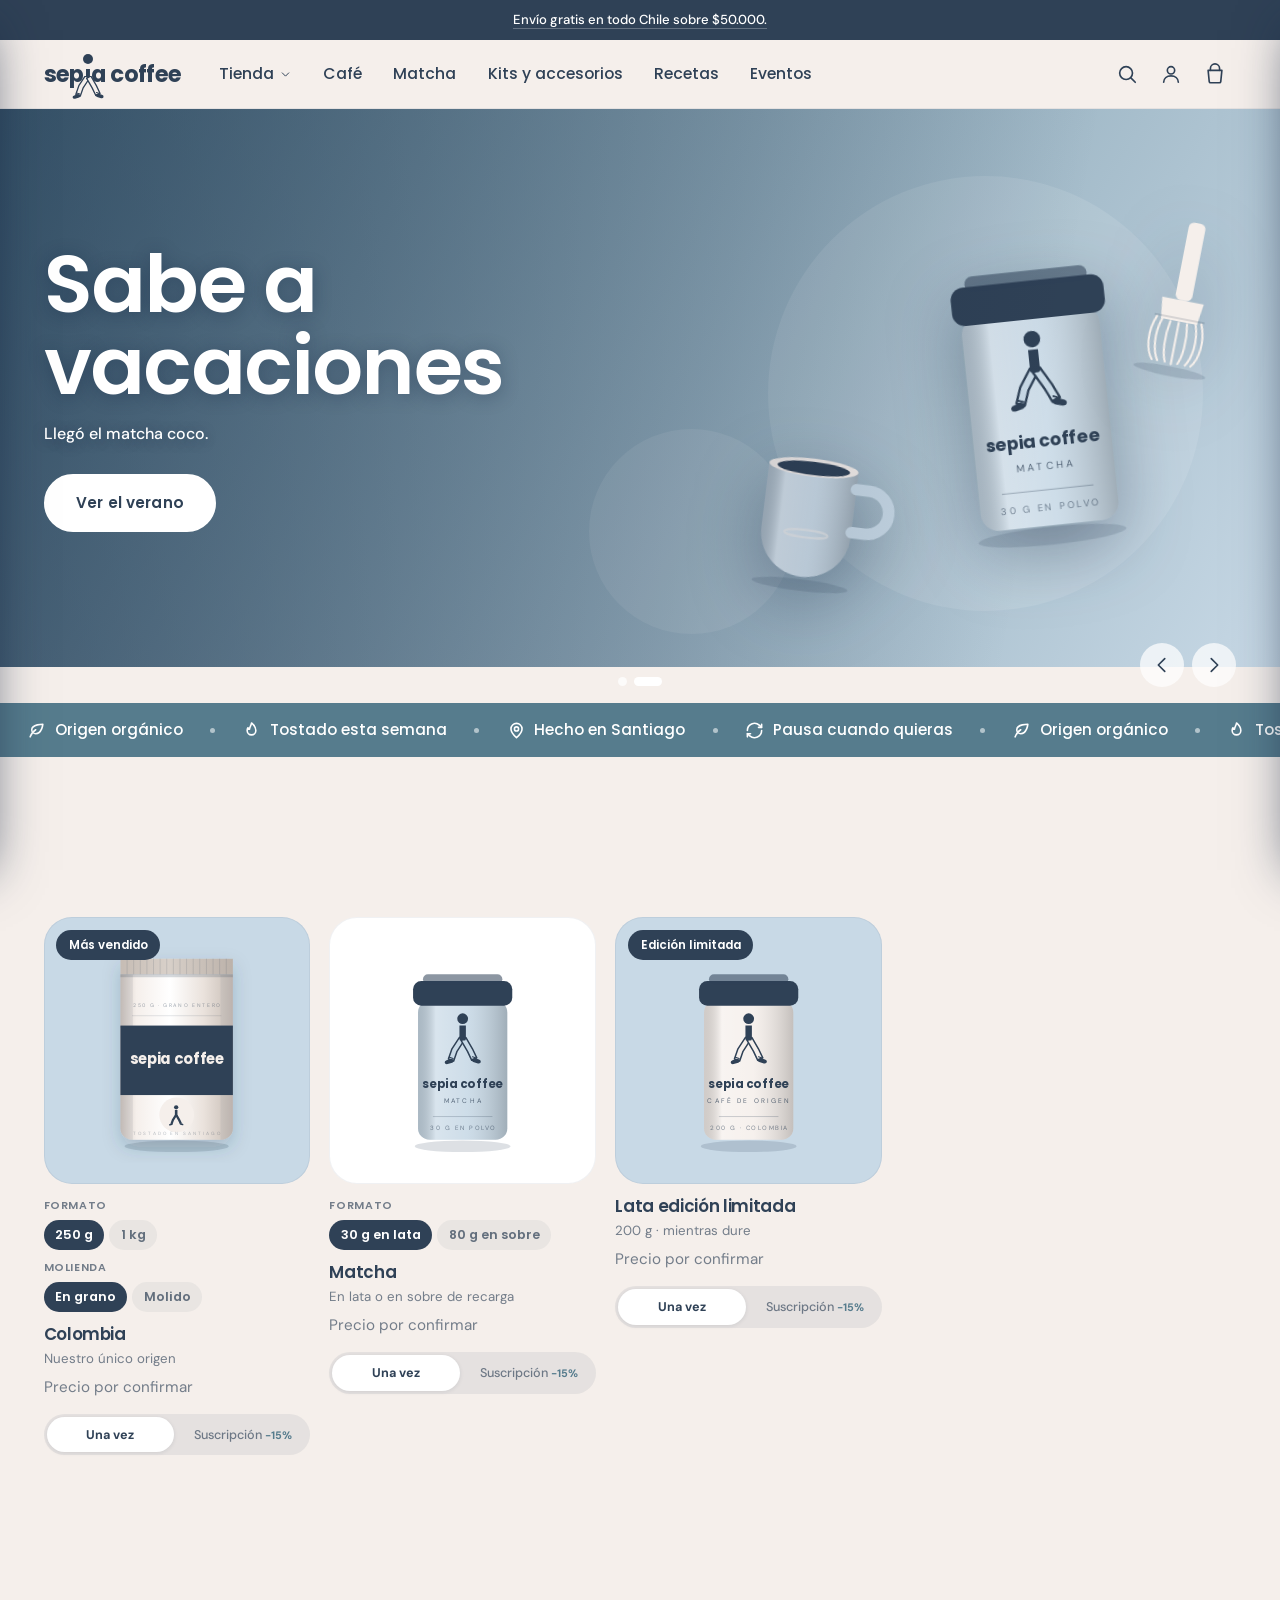
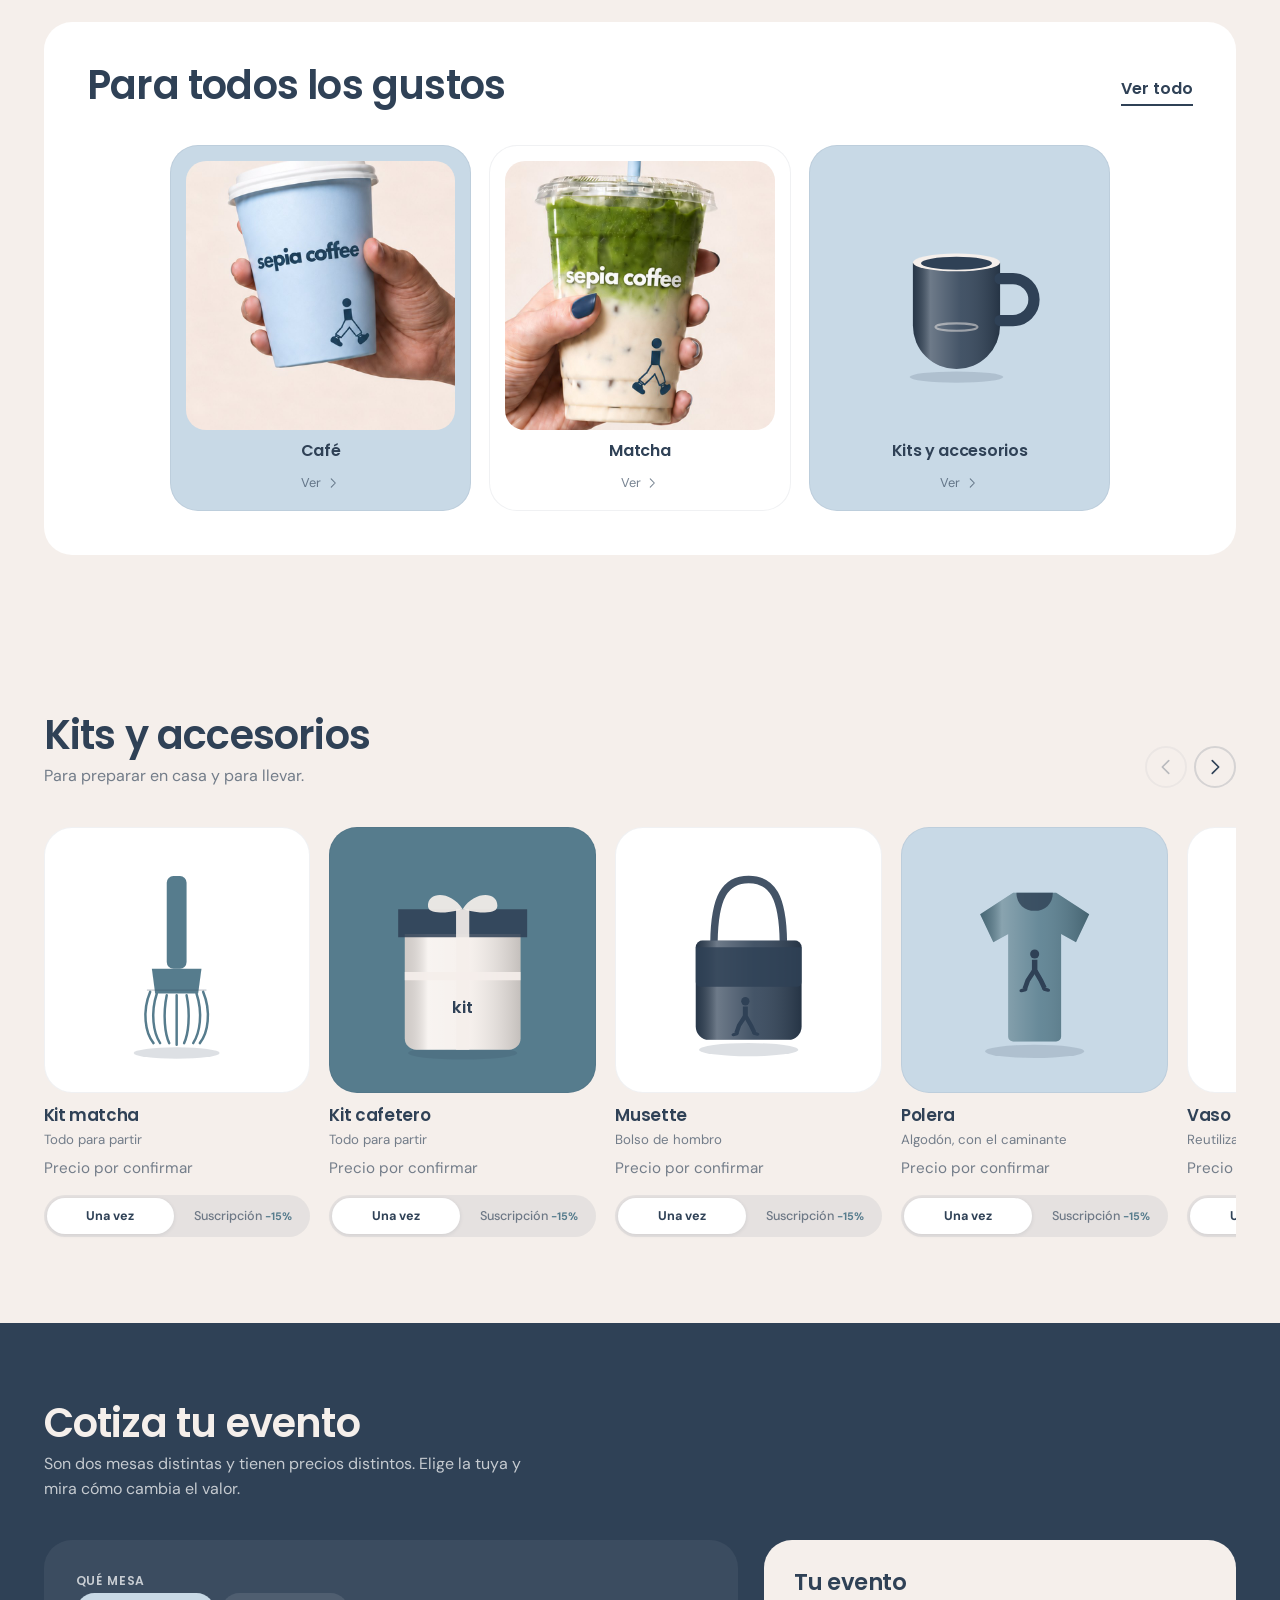
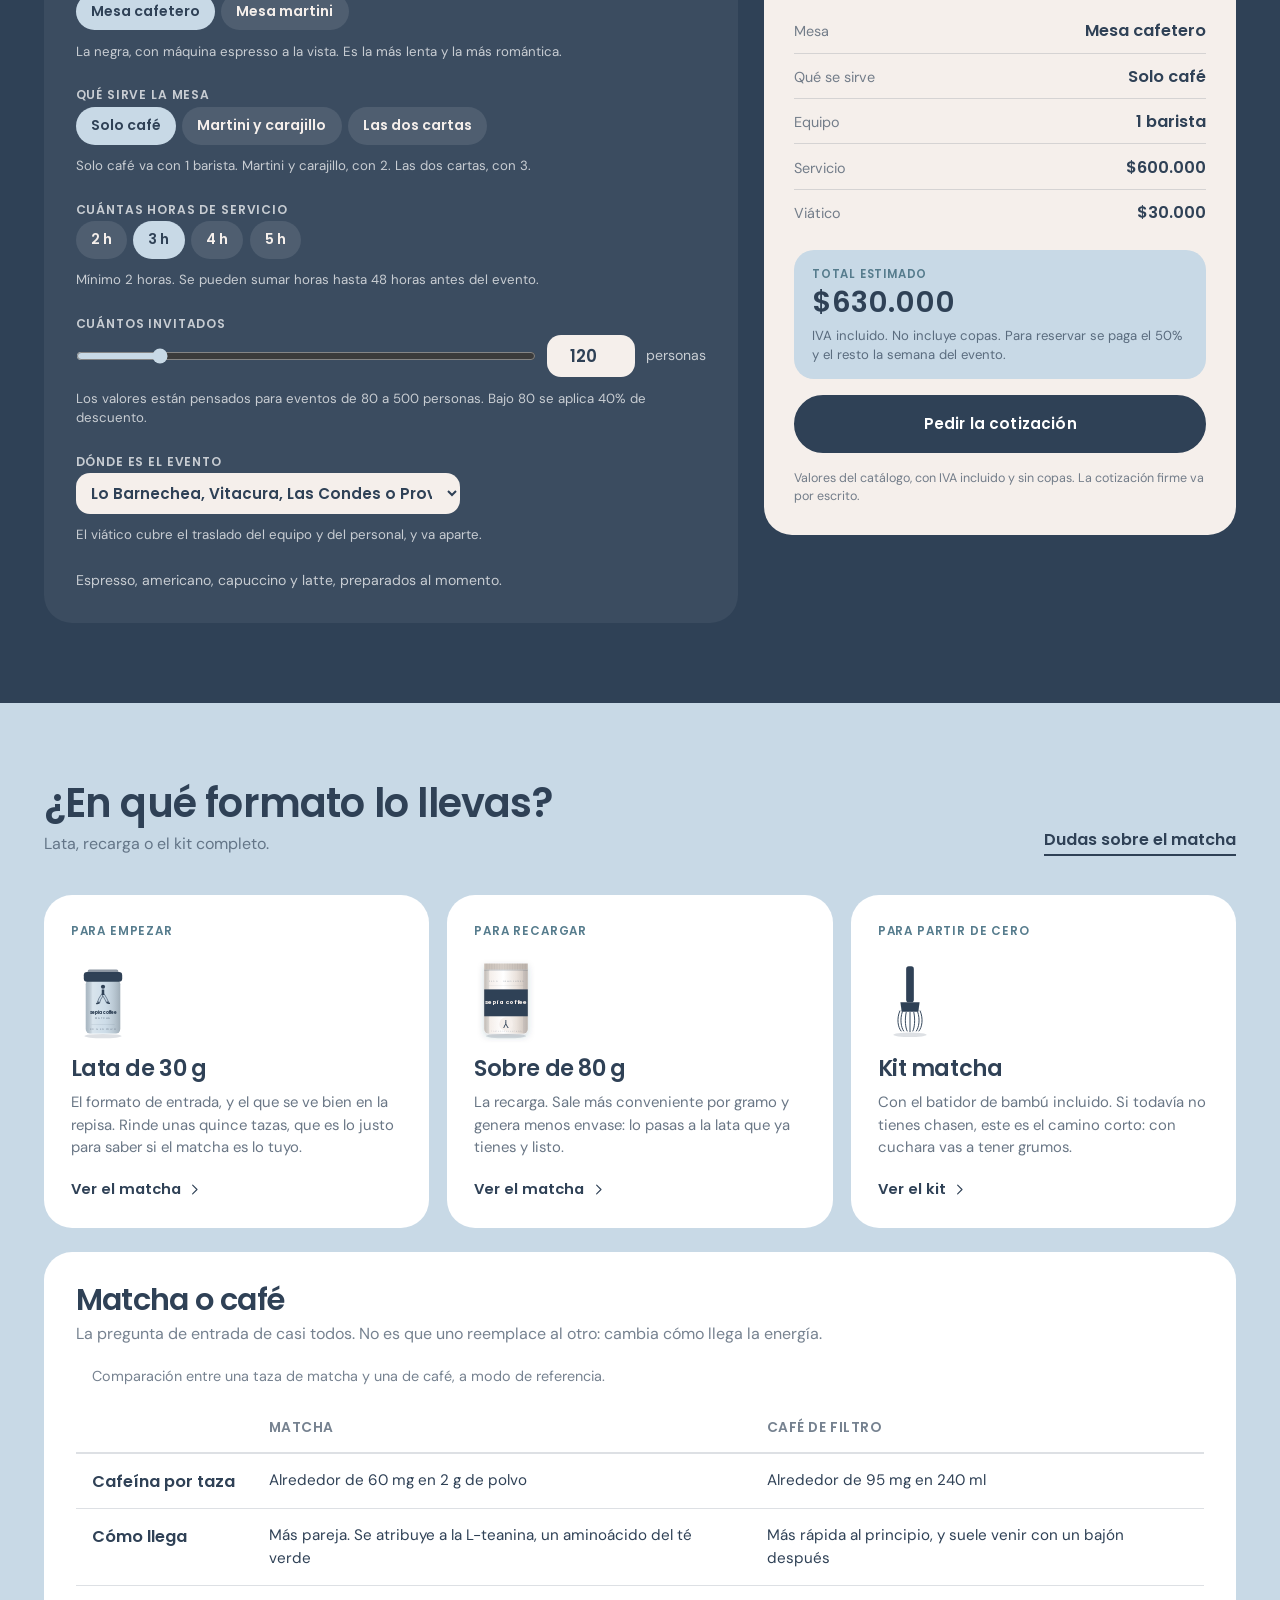
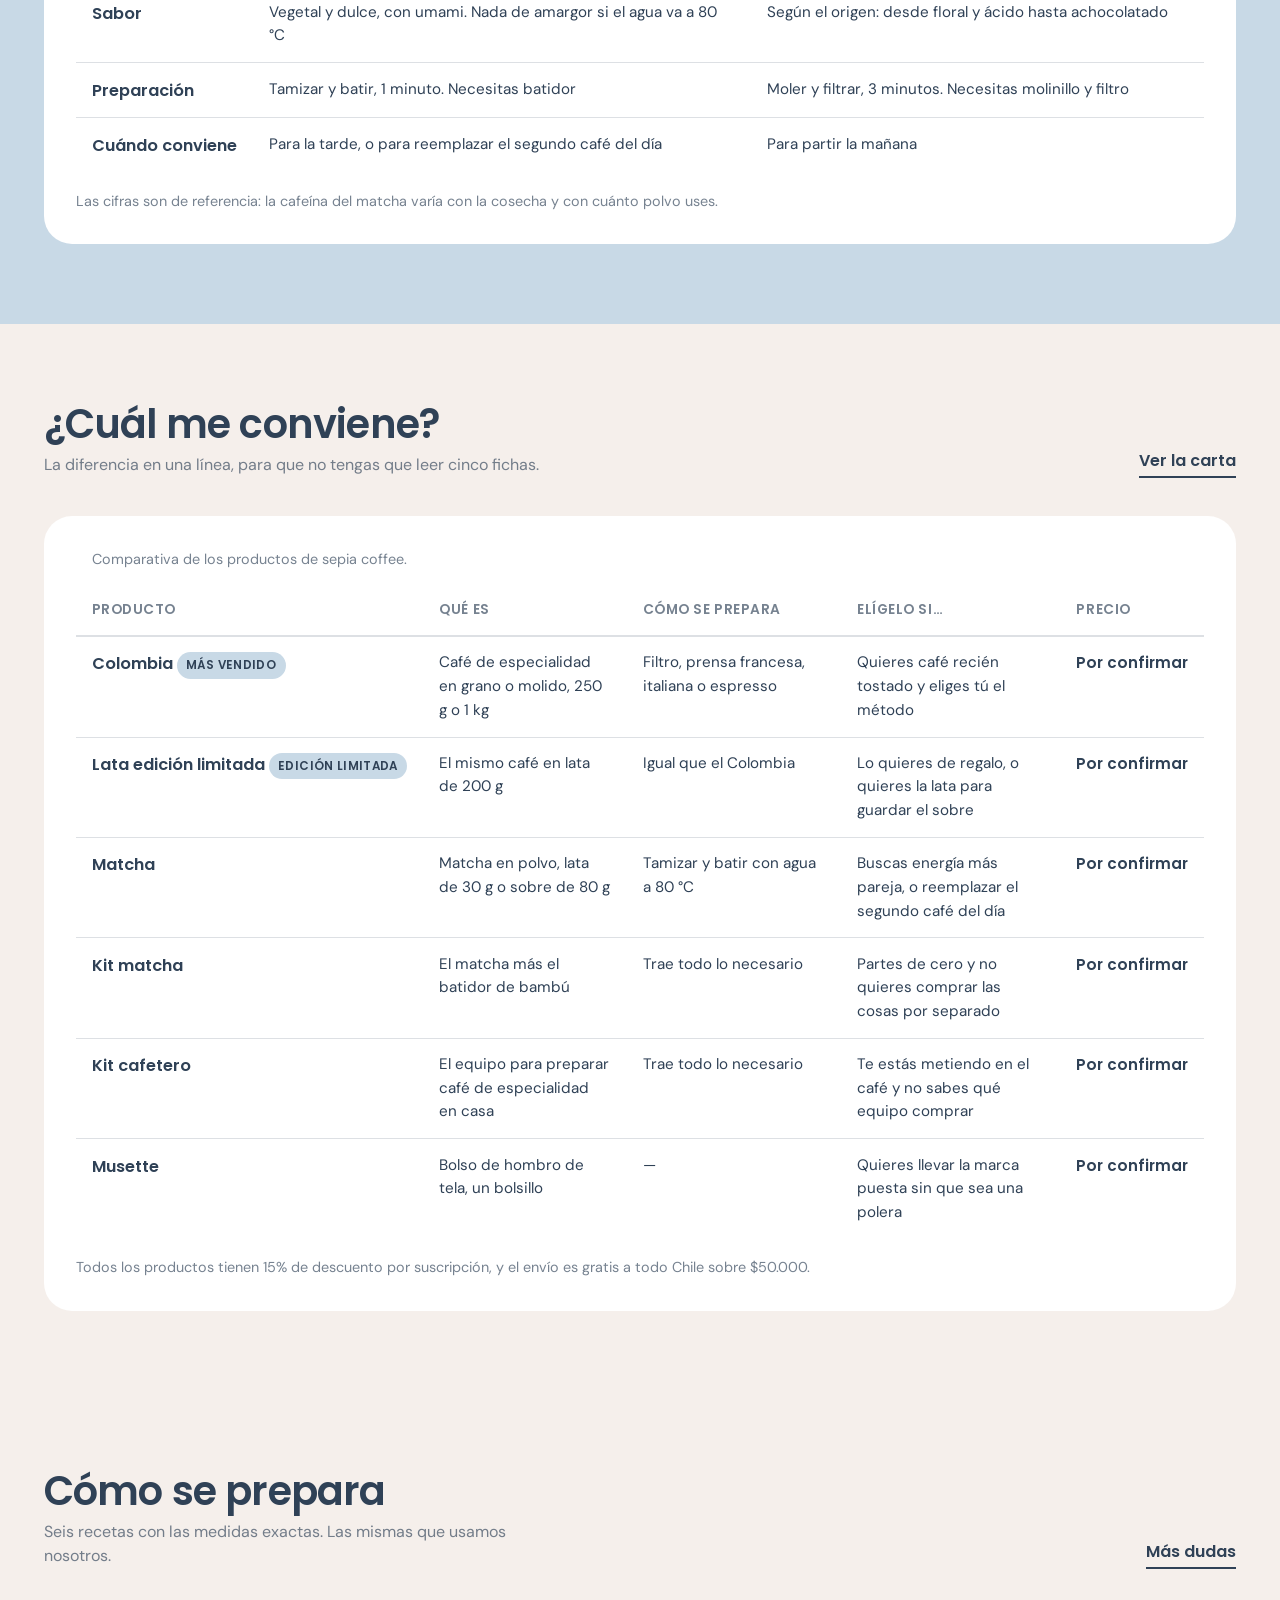
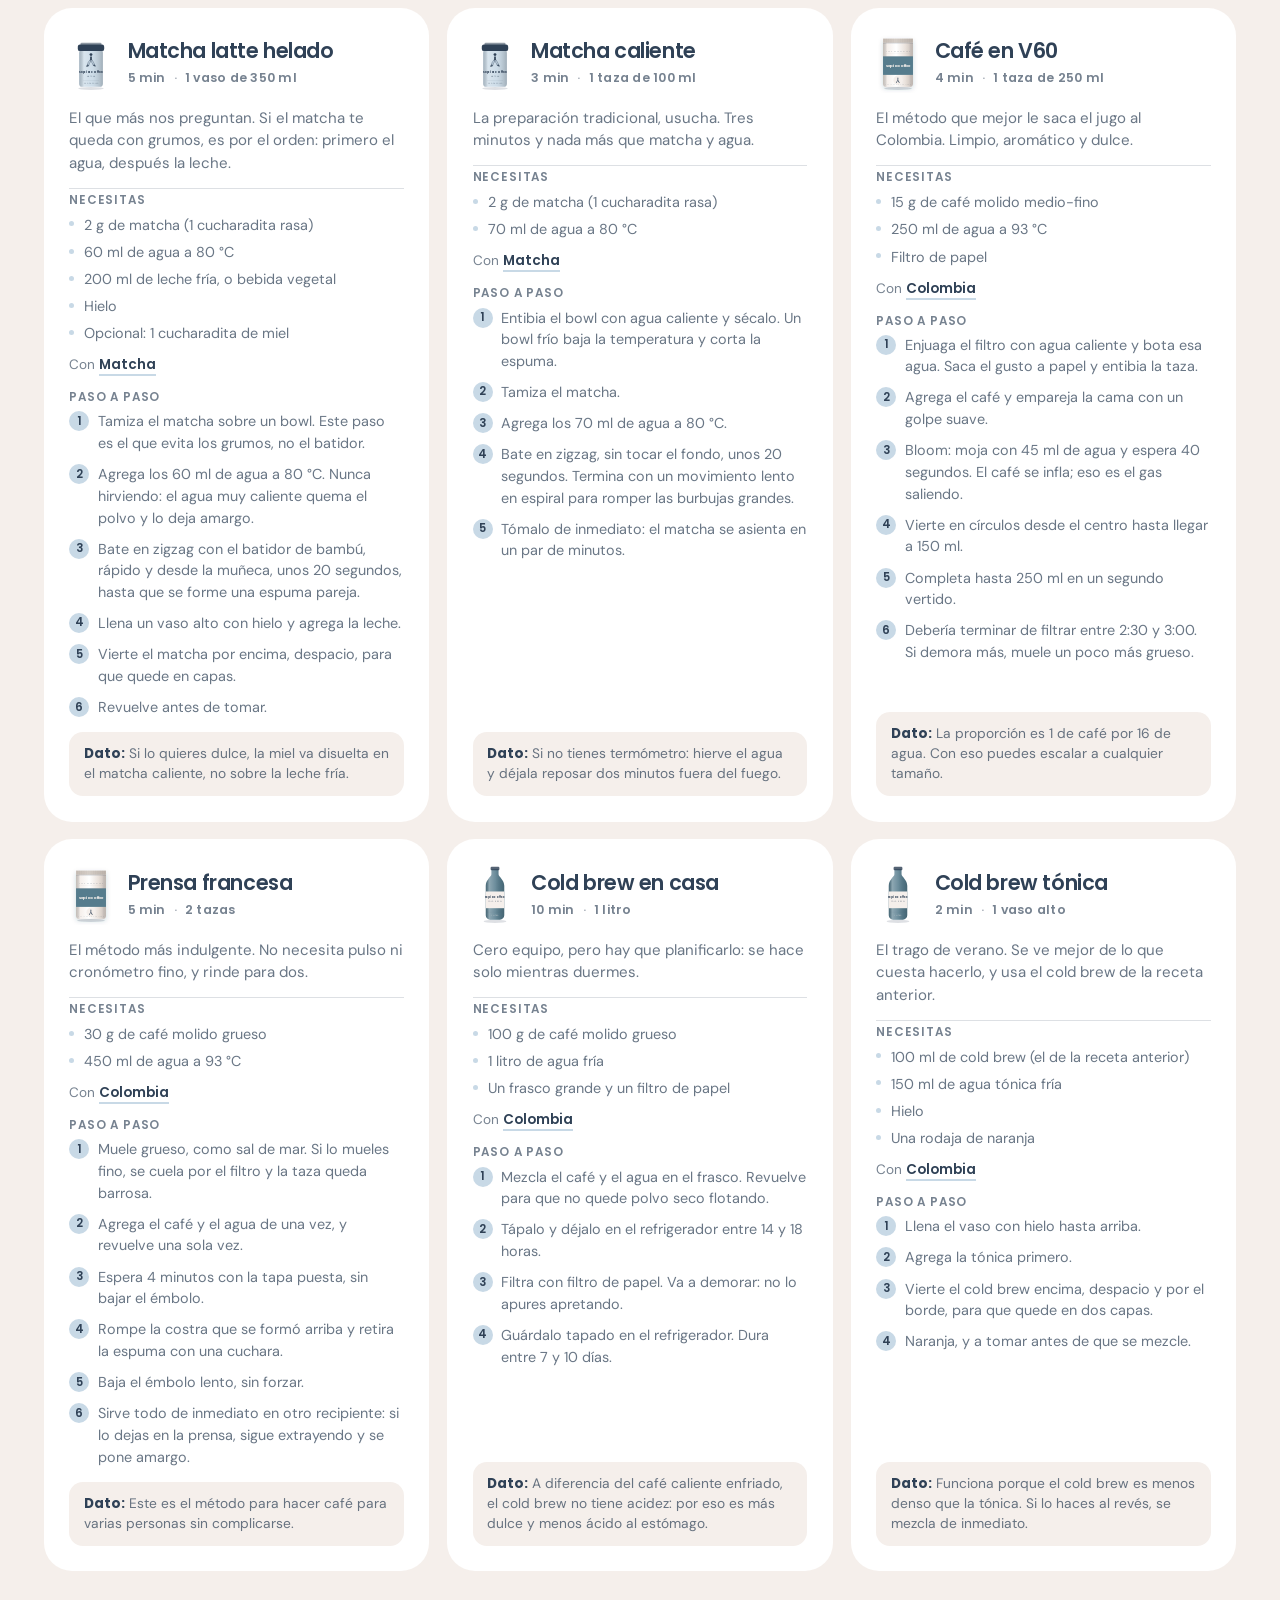
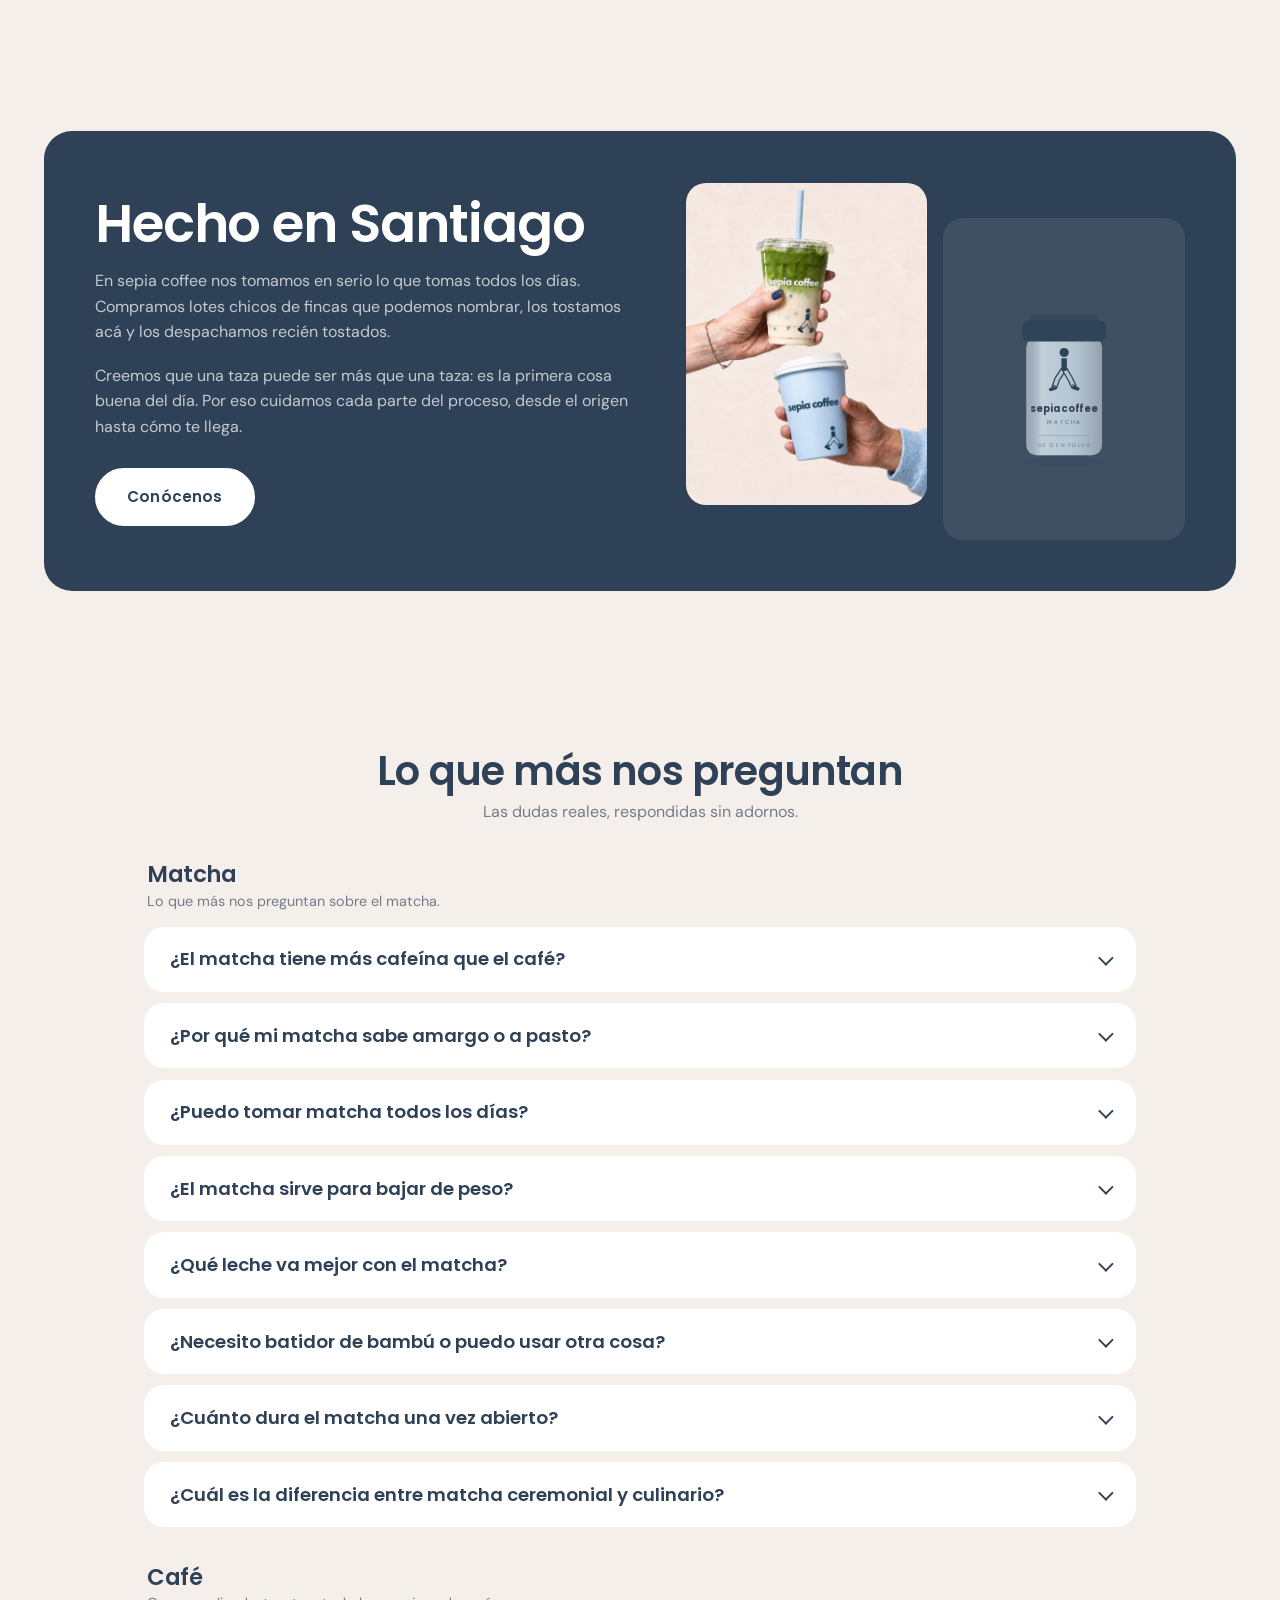
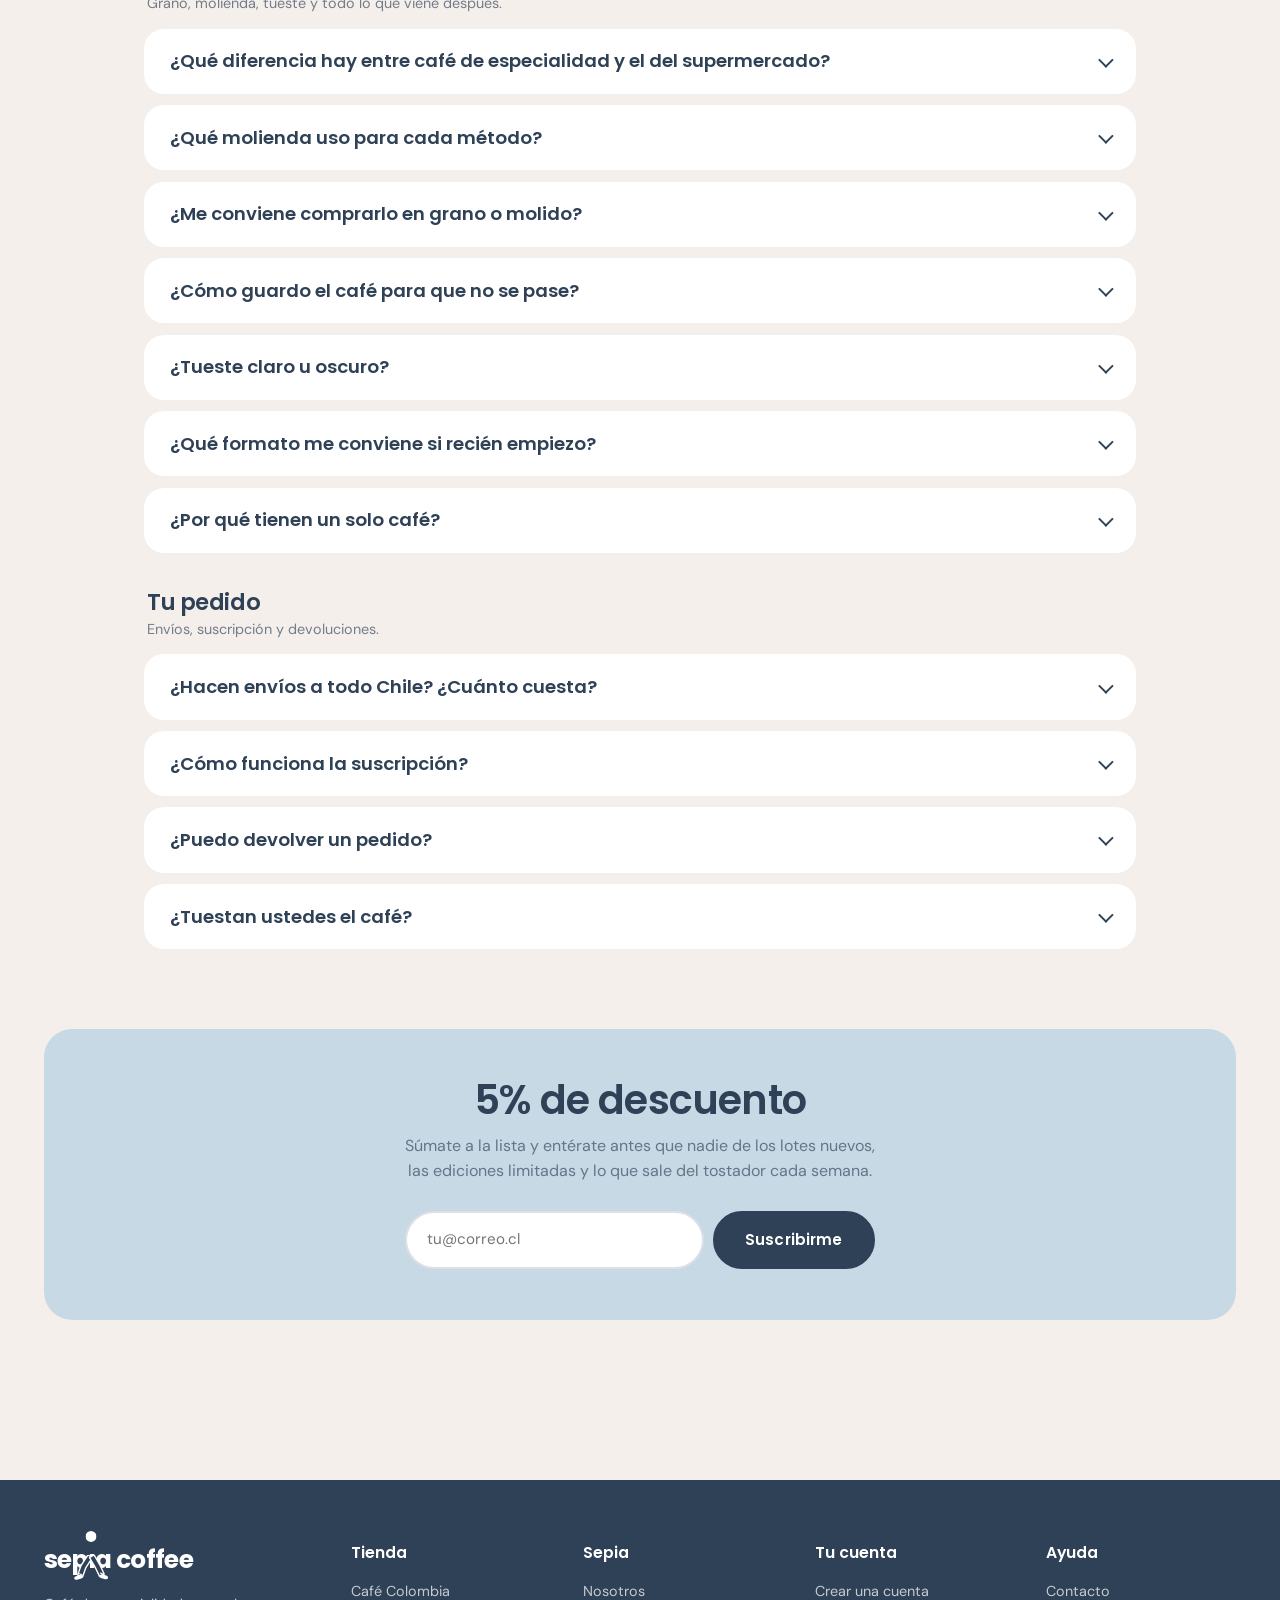
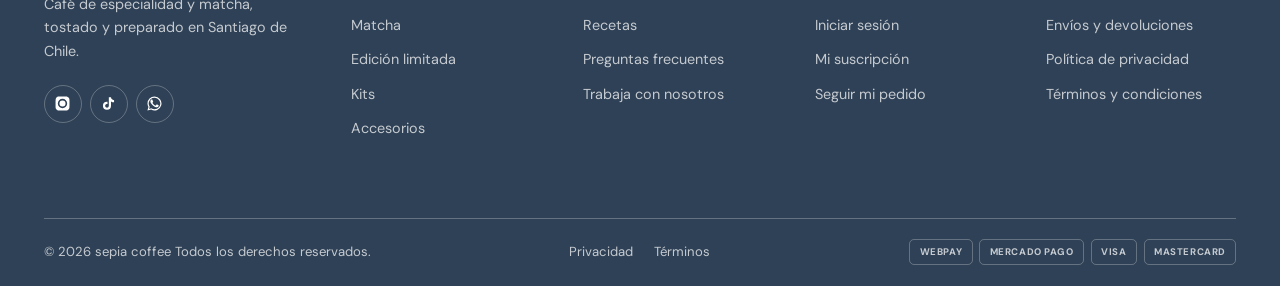
==== commit 6237c19f: "Cobra las dos mesas con su propia tabla del catálogo El cotizador trataba "mesa martini" como una ca" ====
--- a/index.html
+++ b/index.html
@@ -210,7 +210,7 @@
       "@id": "https://sepiacoffee.cl/#eventos",
       "name": "Barra de café y coctelería con espresso para eventos",
       "serviceType": "Barra de café para eventos",
-      "description": "Servicio de barra de café para eventos en Santiago: espresso, americano, capuccino y latte preparados al momento, con opción de iced coffee y de cold brew con cold foam. También barra de coctelería con espresso: espresso martini y carajillo. Se cotiza por número de invitados y horas de servicio.",
+      "description": "Barras de café y de coctelería con espresso para matrimonios, eventos corporativos y celebraciones privadas en Santiago. Hay dos mesas, con precios distintos. La mesa cafetero lleva máquina espresso y se cobra según qué sirva: solo café, solo espresso martini y carajillo, o las dos cartas. La mesa martini es una barra de alto flujo sin máquina espresso, sirve siempre espresso martini y carajillo juntos, y se cobra según cuántas mesas se monten. Mínimo 2 horas. Los valores incluyen IVA y no incluyen copas. Bajo 80 personas se aplica 40% de descuento. El viático depende de la comuna y va aparte.",
       "provider": {
         "@id": "https://sepiacoffee.cl/#tienda"
       },
@@ -222,6 +222,7 @@
           "name": "Chile"
         }
       },
+      "termsOfService": "Mínimo 2 horas de servicio. Se pueden sumar horas hasta 48 horas antes del evento. Para reservar la fecha se paga el 50% y el resto la semana del evento. Necesitamos corriente a menos de 10 metros del stand.",
       "availableChannel": {
         "@type": "ServiceChannel",
         "serviceUrl": "https://sepiacoffee.cl/#eventos",
@@ -229,38 +230,414 @@
       },
       "hasOfferCatalog": {
         "@type": "OfferCatalog",
-        "name": "Servicios para eventos",
+        "name": "Mesas para eventos",
         "itemListElement": [
           {
             "@type": "Offer",
             "itemOffered": {
               "@type": "Service",
-              "name": "Barra de café",
-              "description": "Espresso, americano, capuccino y latte preparados al momento por nuestros baristas."
+              "name": "Mesa cafetero · Solo café",
+              "description": "Mesa con máquina espresso a la vista, con 1 barista. Espresso, americano, capuccino y latte preparados al momento."
+            },
+            "priceSpecification": [
+              {
+                "@type": "UnitPriceSpecification",
+                "price": 450000,
+                "priceCurrency": "CLP",
+                "valueAddedTaxIncluded": true,
+                "referenceQuantity": {
+                  "@type": "QuantitativeValue",
+                  "value": 2,
+                  "unitCode": "HUR"
+                },
+                "name": "2 horas de servicio"
+              },
+              {
+                "@type": "UnitPriceSpecification",
+                "price": 600000,
+                "priceCurrency": "CLP",
+                "valueAddedTaxIncluded": true,
+                "referenceQuantity": {
+                  "@type": "QuantitativeValue",
+                  "value": 3,
+                  "unitCode": "HUR"
+                },
+                "name": "3 horas de servicio"
+              },
+              {
+                "@type": "UnitPriceSpecification",
+                "price": 750000,
+                "priceCurrency": "CLP",
+                "valueAddedTaxIncluded": true,
+                "referenceQuantity": {
+                  "@type": "QuantitativeValue",
+                  "value": 4,
+                  "unitCode": "HUR"
+                },
+                "name": "4 horas de servicio"
+              },
+              {
+                "@type": "UnitPriceSpecification",
+                "price": 890000,
+                "priceCurrency": "CLP",
+                "valueAddedTaxIncluded": true,
+                "referenceQuantity": {
+                  "@type": "QuantitativeValue",
+                  "value": 5,
+                  "unitCode": "HUR"
+                },
+                "name": "5 horas de servicio"
+              }
+            ],
+            "eligibleQuantity": {
+              "@type": "QuantitativeValue",
+              "minValue": 80,
+              "maxValue": 500,
+              "unitText": "personas"
+            },
+            "areaServed": {
+              "@type": "City",
+              "name": "Santiago"
             }
           },
           {
             "@type": "Offer",
             "itemOffered": {
               "@type": "Service",
-              "name": "Agregado: iced coffee",
-              "description": "Café helado servido en vaso alto."
+              "name": "Mesa cafetero · Martini y carajillo",
+              "description": "Mesa con máquina espresso a la vista, con 2 baristas. Espresso martini y carajillo, con espresso recién extraído."
+            },
+            "priceSpecification": [
+              {
+                "@type": "UnitPriceSpecification",
+                "price": 660000,
+                "priceCurrency": "CLP",
+                "valueAddedTaxIncluded": true,
+                "referenceQuantity": {
+                  "@type": "QuantitativeValue",
+                  "value": 2,
+                  "unitCode": "HUR"
+                },
+                "name": "2 horas de servicio"
+              },
+              {
+                "@type": "UnitPriceSpecification",
+                "price": 900000,
+                "priceCurrency": "CLP",
+                "valueAddedTaxIncluded": true,
+                "referenceQuantity": {
+                  "@type": "QuantitativeValue",
+                  "value": 3,
+                  "unitCode": "HUR"
+                },
+                "name": "3 horas de servicio"
+              },
+              {
+                "@type": "UnitPriceSpecification",
+                "price": 1120000,
+                "priceCurrency": "CLP",
+                "valueAddedTaxIncluded": true,
+                "referenceQuantity": {
+                  "@type": "QuantitativeValue",
+                  "value": 4,
+                  "unitCode": "HUR"
+                },
+                "name": "4 horas de servicio"
+              },
+              {
+                "@type": "UnitPriceSpecification",
+                "price": 1310000,
+                "priceCurrency": "CLP",
+                "valueAddedTaxIncluded": true,
+                "referenceQuantity": {
+                  "@type": "QuantitativeValue",
+                  "value": 5,
+                  "unitCode": "HUR"
+                },
+                "name": "5 horas de servicio"
+              }
+            ],
+            "eligibleQuantity": {
+              "@type": "QuantitativeValue",
+              "minValue": 80,
+              "maxValue": 500,
+              "unitText": "personas"
+            },
+            "areaServed": {
+              "@type": "City",
+              "name": "Santiago"
             }
           },
           {
             "@type": "Offer",
             "itemOffered": {
               "@type": "Service",
-              "name": "Agregado: cold brew con cold foam",
-              "description": "Café extraído en frío, con espuma fría encima."
+              "name": "Mesa cafetero · Las dos cartas",
+              "description": "Mesa con máquina espresso a la vista, con 3 baristas. Café de especialidad, espresso martini y carajillo desde la misma barra."
+            },
+            "priceSpecification": [
+              {
+                "@type": "UnitPriceSpecification",
+                "price": 850000,
+                "priceCurrency": "CLP",
+                "valueAddedTaxIncluded": true,
+                "referenceQuantity": {
+                  "@type": "QuantitativeValue",
+                  "value": 2,
+                  "unitCode": "HUR"
+                },
+                "name": "2 horas de servicio"
+              },
+              {
+                "@type": "UnitPriceSpecification",
+                "price": 1150000,
+                "priceCurrency": "CLP",
+                "valueAddedTaxIncluded": true,
+                "referenceQuantity": {
+                  "@type": "QuantitativeValue",
+                  "value": 3,
+                  "unitCode": "HUR"
+                },
+                "name": "3 horas de servicio"
+              },
+              {
+                "@type": "UnitPriceSpecification",
+                "price": 1430000,
+                "priceCurrency": "CLP",
+                "valueAddedTaxIncluded": true,
+                "referenceQuantity": {
+                  "@type": "QuantitativeValue",
+                  "value": 4,
+                  "unitCode": "HUR"
+                },
+                "name": "4 horas de servicio"
+              },
+              {
+                "@type": "UnitPriceSpecification",
+                "price": 1690000,
+                "priceCurrency": "CLP",
+                "valueAddedTaxIncluded": true,
+                "referenceQuantity": {
+                  "@type": "QuantitativeValue",
+                  "value": 5,
+                  "unitCode": "HUR"
+                },
+                "name": "5 horas de servicio"
+              }
+            ],
+            "eligibleQuantity": {
+              "@type": "QuantitativeValue",
+              "minValue": 80,
+              "maxValue": 500,
+              "unitText": "personas"
+            },
+            "areaServed": {
+              "@type": "City",
+              "name": "Santiago"
             }
           },
           {
             "@type": "Offer",
             "itemOffered": {
               "@type": "Service",
-              "name": "Espresso martini y carajillo",
-              "description": "Coctelería con espresso recién extraído."
+              "name": "Mesa martini · 1 mesa",
+              "description": "Barra de alto flujo, sin máquina espresso. Sirve espresso martini y carajillo, siempre los dos. Van 2 baristas."
+            },
+            "priceSpecification": [
+              {
+                "@type": "UnitPriceSpecification",
+                "price": 590000,
+                "priceCurrency": "CLP",
+                "valueAddedTaxIncluded": true,
+                "referenceQuantity": {
+                  "@type": "QuantitativeValue",
+                  "value": 2,
+                  "unitCode": "HUR"
+                },
+                "name": "2 horas de servicio"
+              },
+              {
+                "@type": "UnitPriceSpecification",
+                "price": 810000,
+                "priceCurrency": "CLP",
+                "valueAddedTaxIncluded": true,
+                "referenceQuantity": {
+                  "@type": "QuantitativeValue",
+                  "value": 3,
+                  "unitCode": "HUR"
+                },
+                "name": "3 horas de servicio"
+              },
+              {
+                "@type": "UnitPriceSpecification",
+                "price": 1010000,
+                "priceCurrency": "CLP",
+                "valueAddedTaxIncluded": true,
+                "referenceQuantity": {
+                  "@type": "QuantitativeValue",
+                  "value": 4,
+                  "unitCode": "HUR"
+                },
+                "name": "4 horas de servicio"
+              },
+              {
+                "@type": "UnitPriceSpecification",
+                "price": 1180000,
+                "priceCurrency": "CLP",
+                "valueAddedTaxIncluded": true,
+                "referenceQuantity": {
+                  "@type": "QuantitativeValue",
+                  "value": 5,
+                  "unitCode": "HUR"
+                },
+                "name": "5 horas de servicio"
+              }
+            ],
+            "eligibleQuantity": {
+              "@type": "QuantitativeValue",
+              "minValue": 80,
+              "maxValue": 500,
+              "unitText": "personas"
+            },
+            "areaServed": {
+              "@type": "City",
+              "name": "Santiago"
+            }
+          },
+          {
+            "@type": "Offer",
+            "itemOffered": {
+              "@type": "Service",
+              "name": "Mesa martini · 2 mesas",
+              "description": "Barra de alto flujo, sin máquina espresso. Sirve espresso martini y carajillo, siempre los dos. Van 4 baristas."
+            },
+            "priceSpecification": [
+              {
+                "@type": "UnitPriceSpecification",
+                "price": 950000,
+                "priceCurrency": "CLP",
+                "valueAddedTaxIncluded": true,
+                "referenceQuantity": {
+                  "@type": "QuantitativeValue",
+                  "value": 2,
+                  "unitCode": "HUR"
+                },
+                "name": "2 horas de servicio"
+              },
+              {
+                "@type": "UnitPriceSpecification",
+                "price": 1290000,
+                "priceCurrency": "CLP",
+                "valueAddedTaxIncluded": true,
+                "referenceQuantity": {
+                  "@type": "QuantitativeValue",
+                  "value": 3,
+                  "unitCode": "HUR"
+                },
+                "name": "3 horas de servicio"
+              },
+              {
+                "@type": "UnitPriceSpecification",
+                "price": 1610000,
+                "priceCurrency": "CLP",
+                "valueAddedTaxIncluded": true,
+                "referenceQuantity": {
+                  "@type": "QuantitativeValue",
+                  "value": 4,
+                  "unitCode": "HUR"
+                },
+                "name": "4 horas de servicio"
+              },
+              {
+                "@type": "UnitPriceSpecification",
+                "price": 1890000,
+                "priceCurrency": "CLP",
+                "valueAddedTaxIncluded": true,
+                "referenceQuantity": {
+                  "@type": "QuantitativeValue",
+                  "value": 5,
+                  "unitCode": "HUR"
+                },
+                "name": "5 horas de servicio"
+              }
+            ],
+            "eligibleQuantity": {
+              "@type": "QuantitativeValue",
+              "minValue": 80,
+              "maxValue": 500,
+              "unitText": "personas"
+            },
+            "areaServed": {
+              "@type": "City",
+              "name": "Santiago"
+            }
+          },
+          {
+            "@type": "Offer",
+            "itemOffered": {
+              "@type": "Service",
+              "name": "Mesa martini · 3 mesas",
+              "description": "Barra de alto flujo, sin máquina espresso. Sirve espresso martini y carajillo, siempre los dos. Van 6 baristas."
+            },
+            "priceSpecification": [
+              {
+                "@type": "UnitPriceSpecification",
+                "price": 1240000,
+                "priceCurrency": "CLP",
+                "valueAddedTaxIncluded": true,
+                "referenceQuantity": {
+                  "@type": "QuantitativeValue",
+                  "value": 2,
+                  "unitCode": "HUR"
+                },
+                "name": "2 horas de servicio"
+              },
+              {
+                "@type": "UnitPriceSpecification",
+                "price": 1690000,
+                "priceCurrency": "CLP",
+                "valueAddedTaxIncluded": true,
+                "referenceQuantity": {
+                  "@type": "QuantitativeValue",
+                  "value": 3,
+                  "unitCode": "HUR"
+                },
+                "name": "3 horas de servicio"
+              },
+              {
+                "@type": "UnitPriceSpecification",
+                "price": 2110000,
+                "priceCurrency": "CLP",
+                "valueAddedTaxIncluded": true,
+                "referenceQuantity": {
+                  "@type": "QuantitativeValue",
+                  "value": 4,
+                  "unitCode": "HUR"
+                },
+                "name": "4 horas de servicio"
+              },
+              {
+                "@type": "UnitPriceSpecification",
+                "price": 2480000,
+                "priceCurrency": "CLP",
+                "valueAddedTaxIncluded": true,
+                "referenceQuantity": {
+                  "@type": "QuantitativeValue",
+                  "value": 5,
+                  "unitCode": "HUR"
+                },
+                "name": "5 horas de servicio"
+              }
+            ],
+            "eligibleQuantity": {
+              "@type": "QuantitativeValue",
+              "minValue": 80,
+              "maxValue": 500,
+              "unitText": "personas"
+            },
+            "areaServed": {
+              "@type": "City",
+              "name": "Santiago"
             }
           }
         ]
@@ -1596,6 +1973,8 @@
 .cot-numero input[type="number"]{width:5.5rem;padding:.5rem .7rem;border-radius:var(--r-md);border:0;background:var(--papel);color:var(--navy);font-family:var(--display);font-weight:600;font-size:1.05rem;text-align:center}
 .cot-numero input[type="range"]{flex:1 1 11rem;min-width:9rem;accent-color:var(--celeste);background:transparent}
 .cot-unidad{font-size:.88rem;color:var(--claro-64)}
+/* Reservado para los agregados de la barra (iced coffee, cold brew con
+   cold foam). Están fuera del cotizador hasta que tengan precio. */
 .cot-casillas{display:grid;gap:.5rem}
 .cot-casillas label{display:flex;gap:.65rem;align-items:flex-start;cursor:pointer;background:rgba(255,255,255,.06);border-radius:var(--r-md);padding:.7rem .85rem;transition:background .2s var(--ease)}
 .cot-casillas label:hover{background:rgba(255,255,255,.12)}
@@ -1622,6 +2001,10 @@
 .cot-alerta{border-radius:var(--r-md);padding:.7rem .85rem;font-size:.86rem;line-height:1.45;margin-top:.1rem}
 .cot-alerta.mal{background:#F3DADA;color:#7A2E2E}
 .cot-alerta.bien{background:var(--celeste);color:var(--navy)}
+/* .cot-campo y .cot-cifras>div traen display propio, que le gana al
+   atributo hidden del navegador. Sin esta regla, lo oculto se ve. */
+#eventos [hidden]{display:none}
+.cot-select{font-family:var(--display);font-weight:600;font-size:.95rem;padding:.55rem .7rem;border:0;border-radius:var(--r-md);background:var(--papel);color:var(--navy);width:100%;max-width:24rem}
 
 /* ---------- Opciones de variante ---------- */
 .opciones{display:grid;gap:.6rem;margin-top:.1rem}
@@ -2392,18 +2775,23 @@
   </div>
 </section>
 <!-- ===================== 05 · COTIZADOR DE EVENTOS =====================
-     Calcula en vivo las cantidades (tragos, baristas, café, leche) a partir
-     de invitados y horas. Esas cuentas son reales y no dependen de nadie.
-
-     El precio sale de la tabla TARIFAS del script del final. Mientras esté
-     en null, muestra el desglose de cantidades y ofrece pedir el valor, en
-     vez de inventar una cifra. -->
+     Dos mesas distintas, con tablas de precio distintas. No se mezclan.
+
+     · MESA CAFETERO: la negra, con máquina espresso. Cambia según QUÉ
+       SIRVE (solo café / martini y carajillo / las dos cartas) y cuántas
+       horas. Con la carta cambia el equipo: 1, 2 o 3 baristas.
+     · MESA MARTINI: la barra clara, sin máquina. Siempre sirve espresso
+       martini y carajillo juntos, nunca uno solo. Cambia según CUÁNTAS
+       MESAS (1, 2 o 3) y cuántas horas. Van 2 baristas por mesa.
+
+     Los valores salen del catálogo, con IVA incluido, y están en las
+     tablas CAFETERO y MARTINI del script del final. -->
 <section class="modulo" id="eventos" style="background:var(--navy);color:var(--papel)">
   <div class="wrap">
     <div class="mod-cab rev">
       <div>
         <h2 class="t-3xl">Cotiza tu evento</h2>
-        <p class="copy" style="color:var(--claro-64)">Barra de café o coctelería con espresso. Mueve los números y mira cómo cambia.</p>
+        <p class="copy" style="color:var(--claro-64)">Son dos mesas distintas y tienen precios distintos. Elige la tuya y mira cómo cambia el valor.</p>
       </div>
     </div>
 
@@ -2411,76 +2799,92 @@
       <!-- ---------- Controles ---------- -->
       <div class="cot-form">
         <fieldset class="cot-campo">
-          <legend>Qué servicio</legend>
-          <div class="cot-chips" role="group" data-cot="servicio">
-            <button type="button" data-val="barra" aria-pressed="true">Barra de café</button>
-            <button type="button" data-val="cocteles" aria-pressed="false">Espresso martini y carajillo</button>
-            <button type="button" data-val="ambos" aria-pressed="false">Las dos</button>
+          <legend>Qué mesa</legend>
+          <div class="cot-chips" role="group" data-cot="mesa">
+            <button type="button" data-val="cafetero" aria-pressed="true">Mesa cafetero</button>
+            <button type="button" data-val="martini" aria-pressed="false">Mesa martini</button>
           </div>
           <p class="cot-ficha" data-cot-ficha></p>
         </fieldset>
 
+        <fieldset class="cot-campo" data-solo="cafetero">
+          <legend>Qué sirve la mesa</legend>
+          <div class="cot-chips" role="group" data-cot="carta">
+            <button type="button" data-val="cafe" aria-pressed="true">Solo café</button>
+            <button type="button" data-val="cocteles" aria-pressed="false">Martini y carajillo</button>
+            <button type="button" data-val="ambos" aria-pressed="false">Las dos cartas</button>
+          </div>
+          <p class="cot-ficha">Solo café va con 1 barista. Martini y carajillo, con 2. Las dos cartas, con 3.</p>
+        </fieldset>
+
+        <fieldset class="cot-campo" data-solo="martini" hidden>
+          <legend>Cuántas mesas</legend>
+          <div class="cot-chips" role="group" data-cot="mesas">
+            <button type="button" data-val="1" aria-pressed="true">1 mesa</button>
+            <button type="button" data-val="2" aria-pressed="false">2 mesas</button>
+            <button type="button" data-val="3" aria-pressed="false">3 mesas</button>
+          </div>
+          <p class="cot-ficha">Van 2 baristas por mesa. Si necesitas más de tres, pídenos el valor.</p>
+        </fieldset>
+
         <fieldset class="cot-campo">
-          <legend><label for="cot-mesas">Cuántas mesas</label></legend>
-          <div class="cot-numero">
-            <input type="range" id="cot-mesas-r" min="1" max="6" step="1" value="1" aria-hidden="true" tabindex="-1">
-            <input type="number" id="cot-mesas" min="1" max="12" step="1" value="1" inputmode="numeric">
-            <span class="cot-unidad">mesas</span>
-          </div>
-          <p class="cot-ficha">Cada mesa suma capacidad y su propio equipo. Se pueden agregar mesas sin importar cuánta gente haya.</p>
-        </fieldset>
-
-        <fieldset class="cot-campo">
-          <legend><label for="cot-personas">Cuántos invitados</label></legend>
-          <div class="cot-numero">
-            <input type="range" id="cot-personas-r" min="20" max="400" step="10" value="80" aria-hidden="true" tabindex="-1">
-            <input type="number" id="cot-personas" min="1" max="2000" step="1" value="80" inputmode="numeric">
-            <span class="cot-unidad">personas</span>
-          </div>
-        </fieldset>
-
-        <fieldset class="cot-campo">
-          <legend><label for="cot-horas">Cuántas horas de servicio</label></legend>
+          <legend>Cuántas horas de servicio</legend>
           <div class="cot-chips" role="group" data-cot="horas">
             <button type="button" data-val="2" aria-pressed="false">2 h</button>
             <button type="button" data-val="3" aria-pressed="true">3 h</button>
             <button type="button" data-val="4" aria-pressed="false">4 h</button>
             <button type="button" data-val="5" aria-pressed="false">5 h</button>
           </div>
+          <p class="cot-ficha">Mínimo 2 horas. Se pueden sumar horas hasta 48 horas antes del evento.</p>
         </fieldset>
 
-        <fieldset class="cot-campo" data-solo-barra>
-          <legend>Agregados a la barra</legend>
-          <div class="cot-casillas">
-            <label><input type="checkbox" data-agregado="iced"> <span><b>Iced coffee</b><em>Café helado, en vaso alto</em></span></label>
-            <label><input type="checkbox" data-agregado="coldfoam"> <span><b>Cold brew con cold foam</b><em>Extraído en frío, con espuma fría encima</em></span></label>
-          </div>
+        <fieldset class="cot-campo">
+          <legend><label for="cot-personas">Cuántos invitados</label></legend>
+          <div class="cot-numero">
+            <input type="range" id="cot-personas-r" min="20" max="600" step="10" value="120" aria-hidden="true" tabindex="-1">
+            <input type="number" id="cot-personas" min="1" max="2000" step="1" value="120" inputmode="numeric">
+            <span class="cot-unidad">personas</span>
+          </div>
+          <p class="cot-ficha">Los valores están pensados para eventos de 80 a 500 personas. Bajo 80 se aplica 40% de descuento.</p>
         </fieldset>
 
-        <p class="cot-carta" data-solo-barra>La barra incluye <b>espresso, americano, capuccino y latte</b>, preparados al momento.</p>
-        <p class="cot-carta" data-solo-cocteles hidden>La barra incluye <b>espresso martini y carajillo</b>, los dos con espresso recién extraído.</p>
+        <fieldset class="cot-campo">
+          <legend><label for="cot-comuna">Dónde es el evento</label></legend>
+          <select id="cot-comuna" class="cot-select">
+            <option value="30000">Lo Barnechea, Vitacura, Las Condes o Providencia</option>
+            <option value="60000">Otra comuna de Santiago</option>
+            <option value="70000">Buin o Pirque</option>
+            <option value="120000">Valparaíso o Rancagua</option>
+            <option value="-1">Otro lugar</option>
+          </select>
+          <p class="cot-ficha">El viático cubre el traslado del equipo y del personal, y va aparte.</p>
+        </fieldset>
+
+        <p class="cot-carta" data-cot-detalle></p>
       </div>
 
       <!-- ---------- Resultado en vivo ---------- -->
       <div class="cot-salida" aria-live="polite">
         <h3>Tu evento</h3>
         <dl class="cot-cifras">
-          <div><dt>Capacidad de las mesas</dt><dd data-cot-capacidad>—</dd></div>
-          <div><dt>Demanda estimada</dt><dd data-cot-demanda>—</dd></div>
+          <div><dt>Mesa</dt><dd data-cot-mesa>—</dd></div>
+          <div><dt>Qué se sirve</dt><dd data-cot-carta>—</dd></div>
           <div><dt>Equipo</dt><dd data-cot-equipo>—</dd></div>
-          <div><dt>Café</dt><dd data-cot-cafe>—</dd></div>
-          <div data-cot-fila-leche><dt>Leche</dt><dd data-cot-leche>—</dd></div>
+          <div><dt>Servicio</dt><dd data-cot-base>—</dd></div>
+          <div data-cot-fila-desc hidden><dt>Descuento bajo 80 personas</dt><dd data-cot-desc>—</dd></div>
+          <div><dt>Viático</dt><dd data-cot-viatico>—</dd></div>
         </dl>
-        <p class="cot-alerta" data-cot-alerta></p>
 
         <div class="cot-total">
           <span class="cot-total-et">Total estimado</span>
-          <span class="cot-total-val" data-cot-total>Te lo confirmamos</span>
-          <p class="cot-nota" data-cot-nota>Todavía no publicamos las tarifas. Pídenos el valor y te respondemos con la cotización firme.</p>
+          <span class="cot-total-val" data-cot-total>—</span>
+          <p class="cot-nota" data-cot-nota></p>
         </div>
 
+        <p class="cot-alerta bien" data-cot-sugerencia hidden></p>
+
         <a class="btn bloque" href="#" data-cot-pedir>Pedir la cotización</a>
-        <p class="cot-letra">Las cantidades son estimadas, calculadas sobre un consumo habitual. La cotización firme va por escrito.</p>
+        <p class="cot-letra">Valores del catálogo, con IVA incluido y sin copas. La cotización firme va por escrito.</p>
       </div>
     </div>
   </div>
@@ -3493,128 +3897,119 @@
   /* ============================================================
      COTIZADOR DE EVENTOS
 
-     Las cantidades (tragos, baristas, café, leche) se calculan con los
-     supuestos de abajo. Son cifras de operación habituales; si tu barra
-     rinde distinto, cambia SUPUESTOS y listo.
-
-     Los precios salen de TARIFAS. Mientras estén en null, el cotizador
-     muestra el desglose de cantidades y ofrece pedir el valor, en vez de
-     inventar una cifra.
+     Dos tablas del catálogo, en pesos y con IVA incluido. No son
+     intercambiables y no se multiplican entre sí:
+
+     · CAFETERO se cobra por lo que sirve la mesa y por las horas. Es una
+       sola mesa; lo que cambia con la carta es el equipo.
+     · MARTINI se cobra por cuántas mesas y por las horas. Siempre sirve
+       espresso martini y carajillo juntos. Van 2 baristas por mesa.
+
+     El precio de dos mesas no es el doble de una: la tabla ya lo trae.
      ============================================================ */
-  var SERVICIOS = {
-    barra:    { porHora: 60,  porMesa: 1, nombre: "barra de café" },
-    cocteles: { porHora: 100, porMesa: 2, nombre: "espresso martini y carajillo" },
-    ambos:    { porHora: 90,  porMesa: 3, nombre: "barra de café y coctelería" }
+  var CAFETERO = {
+    cafe:     { 2:450000, 3:600000,  4:750000,   5:890000  },
+    cocteles: { 2:660000, 3:900000,  4:1120000,  5:1310000 },
+    ambos:    { 2:850000, 3:1150000, 4:1430000,  5:1690000 }
   };
-
-  // Cuánto pide una persona: la primera hora más que las siguientes.
-  var CONSUMO = { primera: 0.9, siguiente: 0.45 };
-  // Gramos de café por preparación, y la leche de la barra.
-  var INSUMO = { gramos: 18, conLeche: 0.6, mlLeche: 180 };
-
-  // Tarifas en pesos. En null, el cotizador muestra las cantidades y ofrece
-  // pedir el valor, en vez de inventar una cifra.
-  var TARIFAS = { porMesaHora: null, iced: null, coldfoam: null, traslado: null };
+  var MARTINI = {
+    1: { 2:590000,  3:810000,  4:1010000, 5:1180000 },
+    2: { 2:950000,  3:1290000, 4:1610000, 5:1890000 },
+    3: { 2:1240000, 3:1690000, 4:2110000, 5:2480000 }
+  };
+
+  // Qué puede servir la mesa cafetero, y con cuánta gente.
+  var CARTA = {
+    cafe:     { baristas:1, nombre:"Solo café",
+                detalle:"Espresso, americano, capuccino y latte, preparados al momento." },
+    cocteles: { baristas:2, nombre:"Martini y carajillo",
+                detalle:"Espresso martini y carajillo, los dos con espresso recién extraído." },
+    ambos:    { baristas:3, nombre:"Las dos cartas",
+                detalle:"Café de especialidad, espresso martini y carajillo, desde la misma barra." }
+  };
+  var BARISTAS_POR_MESA_MARTINI = 2;
+  var DESCUENTO_BAJO_80 = 0.40;
+  // Única sugerencia del cotizador: sobre estos invitados conviene otra mesa.
+  var SUGERIR_DESDE = 450;
 
   // Para pedir la cotización. Carga uno de los dos y el botón lo usa.
-  var CONTACTO = { whatsapp: "", correo: "" };
+  var CONTACTO = { whatsapp: "+56 9 7928 4400", correo: "" };
 
   (function(){
     var sec = $("#eventos");
     if(!sec) return;
 
-    var estado = { servicio:"barra", mesas:1, personas:80, horas:3, iced:false, coldfoam:false };
-
-    function grupo(nombre){ return $('[data-cot="' + nombre + '"]', sec); }
-    function elegido(nombre){
-      var b = $('button[aria-pressed="true"]', grupo(nombre));
-      return b ? b.dataset.val : null;
-    }
+    var estado = { mesa:"cafetero", carta:"cafe", mesas:1, personas:120, horas:3, viatico:30000 };
 
     function calcular(){
-      var cfg = SERVICIOS[estado.servicio];
-      var capacidad = estado.mesas * cfg.porHora * estado.horas;
-      var demanda = Math.round(estado.personas *
-        (CONSUMO.primera + CONSUMO.siguiente * (estado.horas - 1)));
-      var equipo = estado.mesas * cfg.porMesa;
-      var servidas = Math.min(demanda, capacidad);
-      var hayBarra = (estado.servicio !== "cocteles");
-      var sugeridas = Math.max(1, Math.ceil(demanda / (cfg.porHora * estado.horas)));
-
-      var total = 0, completo = false;
-      if(TARIFAS.porMesaHora !== null){
-        total = TARIFAS.porMesaHora * estado.mesas * estado.horas;
-        completo = true;
-        if(hayBarra && estado.iced){
-          if(TARIFAS.iced !== null) total += TARIFAS.iced * estado.personas; else completo = false;
-        }
-        if(hayBarra && estado.coldfoam){
-          if(TARIFAS.coldfoam !== null) total += TARIFAS.coldfoam * estado.personas; else completo = false;
-        }
-        if(TARIFAS.traslado !== null) total += TARIFAS.traslado;
-      }
-
-      return { cfg:cfg, capacidad:capacidad, demanda:demanda, equipo:equipo,
-               servidas:servidas, hayBarra:hayBarra, sugeridas:sugeridas,
-               cafeKg:(servidas * INSUMO.gramos) / 1000,
-               lecheL: hayBarra ? (servidas * INSUMO.conLeche * INSUMO.mlLeche) / 1000 : 0,
-               total:total, completo:completo,
-               mesas:estado.mesas, personas:estado.personas, horas:estado.horas };
+      var esCafetero = estado.mesa === "cafetero";
+      var base = esCafetero ? CAFETERO[estado.carta][estado.horas]
+                            : MARTINI[estado.mesas][estado.horas];
+      var equipo = esCafetero ? CARTA[estado.carta].baristas
+                              : estado.mesas * BARISTAS_POR_MESA_MARTINI;
+      var hayDesc = estado.personas < 80;
+      var desc = hayDesc ? base * DESCUENTO_BAJO_80 : 0;
+      var porDefinir = estado.viatico < 0;
+      var viatico = porDefinir ? 0 : estado.viatico;
+      return {
+        esCafetero: esCafetero,
+        mesa: esCafetero ? "Mesa cafetero"
+                         : (estado.mesas === 1 ? "1 mesa martini" : estado.mesas + " mesas martini"),
+        carta: esCafetero ? CARTA[estado.carta].nombre : "Espresso martini y carajillo",
+        detalle: esCafetero ? CARTA[estado.carta].detalle
+                            : "La mesa martini siempre sirve espresso martini y carajillo, nunca uno solo.",
+        base: base, equipo: equipo, hayDesc: hayDesc, desc: desc,
+        viatico: viatico, porDefinir: porDefinir,
+        total: base - desc + viatico
+      };
     }
 
     function pintarCot(){
       var c = calcular();
-      $("[data-cot-ficha]", sec).textContent = c.cfg.porHora +
-        " preparaciones por hora y " + c.cfg.porMesa +
-        (c.cfg.porMesa === 1 ? " persona" : " personas") + " por mesa.";
-      $("[data-cot-capacidad]", sec).textContent = c.capacidad.toLocaleString("es-CL") + " preparaciones";
-      $("[data-cot-demanda]", sec).textContent = c.demanda.toLocaleString("es-CL") + " preparaciones";
-      $("[data-cot-equipo]", sec).textContent = c.equipo + (c.equipo === 1 ? " persona" : " personas");
-      $("[data-cot-cafe]", sec).textContent = (c.cafeKg < 1
-        ? Math.round(c.cafeKg * 1000) + " g" : c.cafeKg.toFixed(1).replace(".", ",") + " kg");
-      var filaLeche = $("[data-cot-fila-leche]", sec);
-      filaLeche.hidden = !c.hayBarra;
-      if(c.hayBarra) $("[data-cot-leche]", sec).textContent =
-        Math.round(c.lecheL).toLocaleString("es-CL") + " L";
-
-      var al = $("[data-cot-alerta]", sec);
-      if(c.capacidad < c.demanda){
-        al.className = "cot-alerta mal";
-        al.textContent = "Con " + c.mesas + (c.mesas === 1 ? " mesa" : " mesas") +
-          " no alcanza: se quedarían " + (c.demanda - c.capacidad) +
-          " preparaciones cortas. Te sugerimos " + c.sugeridas +
-          (c.sugeridas === 1 ? " mesa" : " mesas") + ".";
+
+      $$("[data-solo]", sec).forEach(function(f){ f.hidden = f.dataset.solo !== estado.mesa; });
+
+      $("[data-cot-ficha]", sec).textContent = c.esCafetero
+        ? "La negra, con máquina espresso a la vista. Es la más lenta y la más romántica."
+        : "La barra clara, sin máquina espresso. Está armada para alto flujo.";
+      $("[data-cot-detalle]", sec).textContent = c.detalle;
+
+      $("[data-cot-mesa]", sec).textContent = c.mesa;
+      $("[data-cot-carta]", sec).textContent = c.carta;
+      $("[data-cot-equipo]", sec).textContent = c.equipo + (c.equipo === 1 ? " barista" : " baristas");
+      $("[data-cot-base]", sec).textContent = clp(c.base);
+      $("[data-cot-fila-desc]", sec).hidden = !c.hayDesc;
+      if(c.hayDesc) $("[data-cot-desc]", sec).textContent = "−" + clp(c.desc);
+      $("[data-cot-viatico]", sec).textContent = c.porDefinir ? "Por definir" : clp(c.viatico);
+      $("[data-cot-total]", sec).textContent = clp(c.total) + (c.porDefinir ? " + viático" : "");
+      $("[data-cot-nota]", sec).textContent = "IVA incluido. No incluye copas. Para reservar " +
+        "se paga el 50% y el resto la semana del evento.";
+
+      var sug = $("[data-cot-sugerencia]", sec);
+      if(estado.personas >= SUGERIR_DESDE && (c.esCafetero || estado.mesas === 1)){
+        sug.hidden = false;
+        sug.textContent = c.esCafetero
+          ? "Con " + estado.personas + " invitados, la mesa cafetero sola se queda corta en " +
+            "los peaks. Te sugerimos sumar una mesa martini: pídenos el combinado y te lo cotizamos."
+          : "Con " + estado.personas + " invitados y una sola mesa se arma cola en los peaks. " +
+            "Con dos, la fila no se nota.";
       } else {
-        al.className = "cot-alerta bien";
-        al.textContent = "Alcanza con holgura: te sobran " + (c.capacidad - c.demanda) + " preparaciones.";
+        sug.hidden = true;
       }
 
-      var val = $("[data-cot-total]", sec), nota = $("[data-cot-nota]", sec);
-      if(c.completo){
-        val.textContent = clp(c.total);
-        nota.textContent = "Estimado para " + c.mesas + (c.mesas === 1 ? " mesa" : " mesas") +
-          " y " + c.horas + " horas. La cotización firme va por escrito.";
-      } else {
-        val.textContent = "Te lo confirmamos";
-        nota.textContent = "Todavía no publicamos las tarifas. Pídenos el valor y " +
-                           "te respondemos con la cotización firme.";
-      }
-
-      $$("[data-solo-barra]", sec).forEach(function(e){ e.hidden = !c.hayBarra; });
-      var soloCoct = $("[data-solo-cocteles]", sec);
-      if(soloCoct) soloCoct.hidden = c.hayBarra;
-
-      var agregados = [];
-      if(c.hayBarra && estado.iced) agregados.push("iced coffee");
-      if(c.hayBarra && estado.coldfoam) agregados.push("cold brew con cold foam");
       var msg = "Hola, quiero cotizar un evento con sepia coffee.\n\n" +
-        "Servicio: " + c.cfg.nombre + "\n" +
-        "Mesas: " + c.mesas + "\n" +
-        "Invitados: " + c.personas + "\n" +
-        "Horas: " + c.horas + "\n" +
-        (agregados.length ? "Agregados: " + agregados.join(", ") + "\n" : "") +
-        "\nEstimación del sitio: capacidad " + c.capacidad + ", demanda " + c.demanda +
-        ", equipo de " + c.equipo + (c.equipo === 1 ? " persona" : " personas") + ".";
+        "Mesa: " + c.mesa + "\n" +
+        "Qué se sirve: " + c.carta + "\n" +
+        "Horas: " + estado.horas + "\n" +
+        "Invitados: " + estado.personas + "\n\n" +
+        "Valor del sitio:\n" +
+        "- Servicio: " + clp(c.base) + "\n" +
+        (c.hayDesc ? "- Descuento bajo 80 personas: -" + clp(c.desc) + "\n" : "") +
+        (c.porDefinir ? "- Viático: por definir según el lugar\n"
+                      : "- Viático: " + clp(c.viatico) + "\n") +
+        "- TOTAL: " + clp(c.total) + (c.porDefinir ? " más viático" : "") + "\n" +
+        "- Equipo: " + c.equipo + (c.equipo === 1 ? " barista" : " baristas");
+
       var btn = $("[data-cot-pedir]", sec);
       if(CONTACTO.whatsapp){
         btn.href = "https://wa.me/" + CONTACTO.whatsapp.replace(/[^0-9]/g, "") +
@@ -3631,38 +4026,30 @@
     }
 
     // ---- controles ----
-    ["servicio", "horas"].forEach(function(nombre){
-      var g = grupo(nombre);
+    ["mesa", "carta", "mesas", "horas"].forEach(function(nombre){
+      var g = $('[data-cot="' + nombre + '"]', sec);
       if(!g) return;
       $$("button", g).forEach(function(b){
         b.addEventListener("click", function(){
           $$("button", g).forEach(function(o){ o.setAttribute("aria-pressed", String(o === b)); });
-          estado[nombre] = (nombre === "horas") ? parseInt(b.dataset.val, 10) : b.dataset.val;
+          estado[nombre] = (nombre === "horas" || nombre === "mesas")
+            ? parseInt(b.dataset.val, 10) : b.dataset.val;
           pintarCot();
         });
       });
     });
 
-    function parNumerico(idNum, idRango, clave, min, max){
-      var n = $(idNum, sec), r = $(idRango, sec);
-      if(!n || !r) return;
-      n.addEventListener("input", function(){
-        estado[clave] = Math.max(min, Math.min(max, parseInt(n.value, 10) || min));
-        r.value = Math.max(parseInt(r.min, 10), Math.min(parseInt(r.max, 10), estado[clave]));
-        pintarCot();
-      });
-      r.addEventListener("input", function(){
-        estado[clave] = parseInt(r.value, 10); n.value = estado[clave]; pintarCot();
-      });
-    }
-    parNumerico("#cot-mesas", "#cot-mesas-r", "mesas", 1, 12);
-    parNumerico("#cot-personas", "#cot-personas-r", "personas", 1, 2000);
-
-    $$("[data-agregado]", sec).forEach(function(c){
-      c.addEventListener("change", function(){
-        estado[c.dataset.agregado] = c.checked;
-        pintarCot();
-      });
+    var np = $("#cot-personas", sec), rp = $("#cot-personas-r", sec);
+    np.addEventListener("input", function(){
+      estado.personas = Math.max(1, Math.min(2000, parseInt(np.value, 10) || 1));
+      rp.value = Math.max(parseInt(rp.min, 10), Math.min(parseInt(rp.max, 10), estado.personas));
+      pintarCot();
+    });
+    rp.addEventListener("input", function(){
+      estado.personas = parseInt(rp.value, 10); np.value = estado.personas; pintarCot();
+    });
+    $("#cot-comuna", sec).addEventListener("change", function(e){
+      estado.viatico = parseInt(e.target.value, 10); pintarCot();
     });
 
     pintarCot();
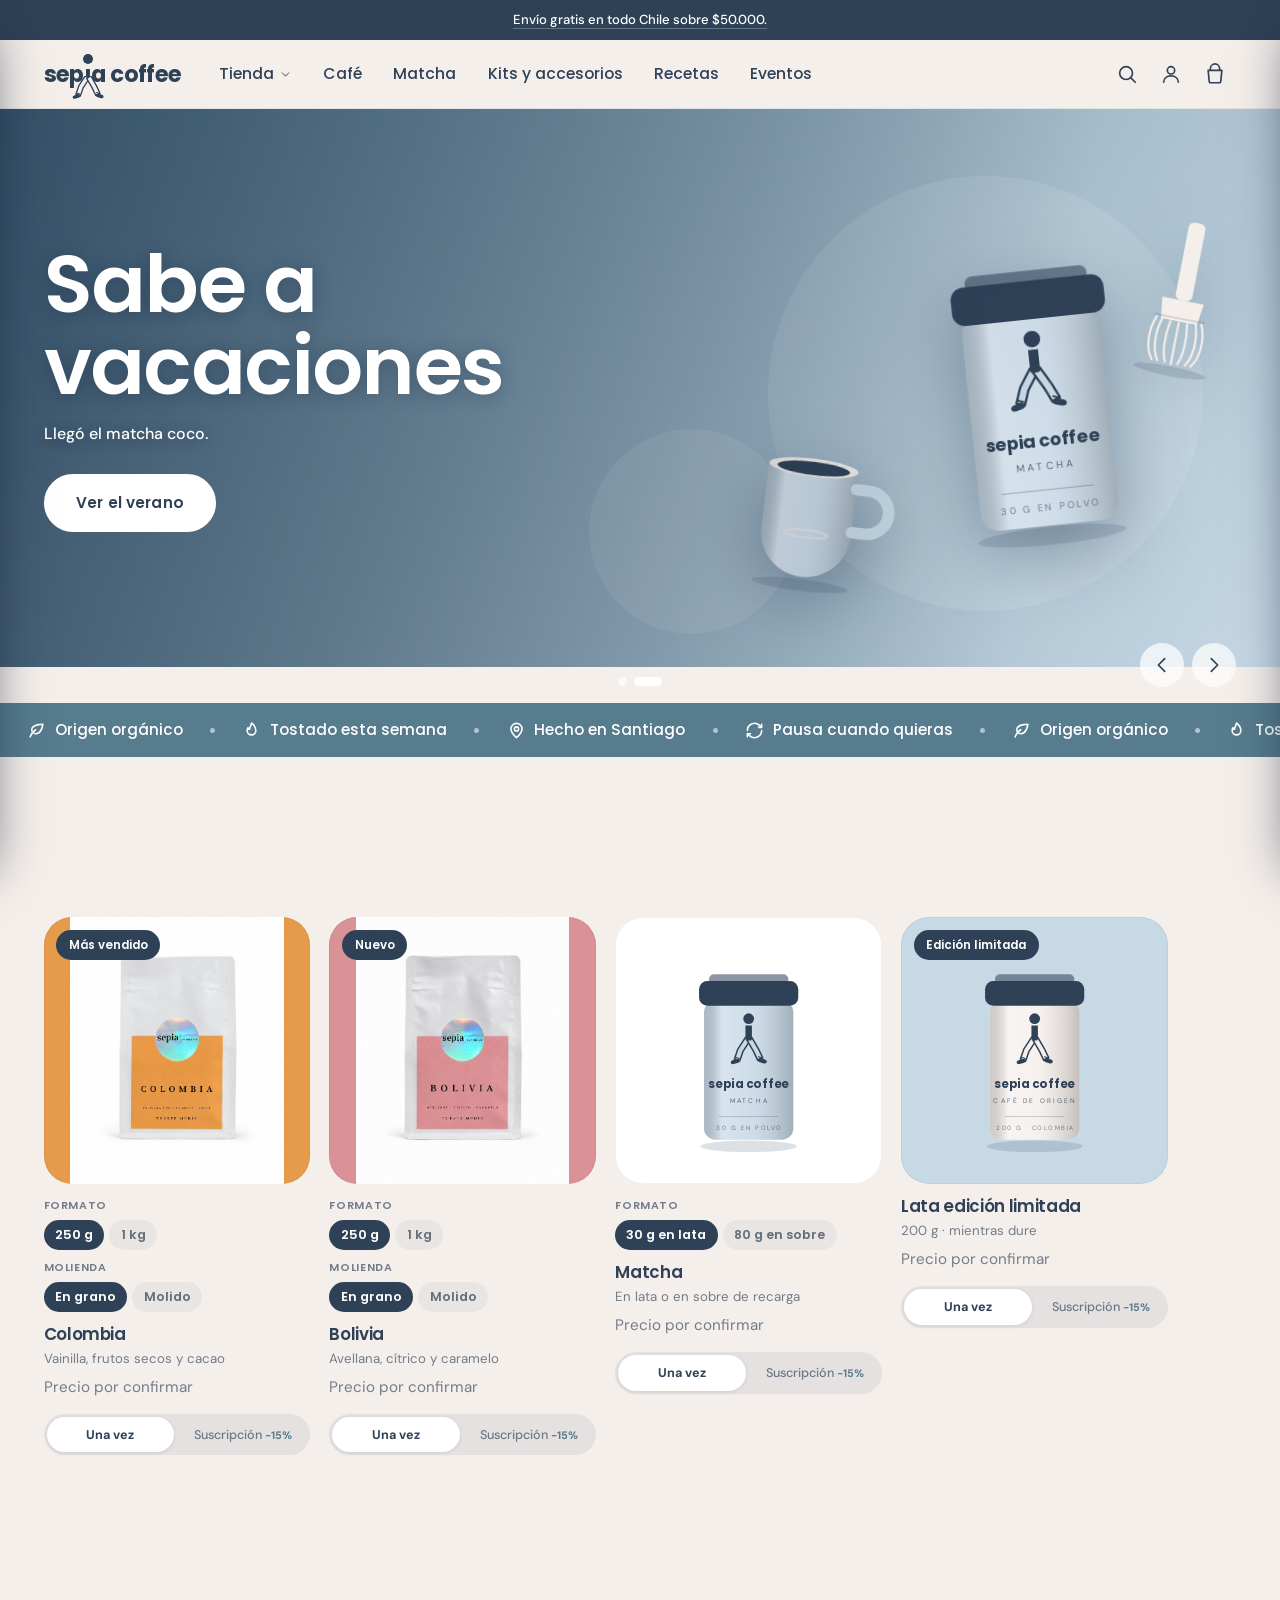
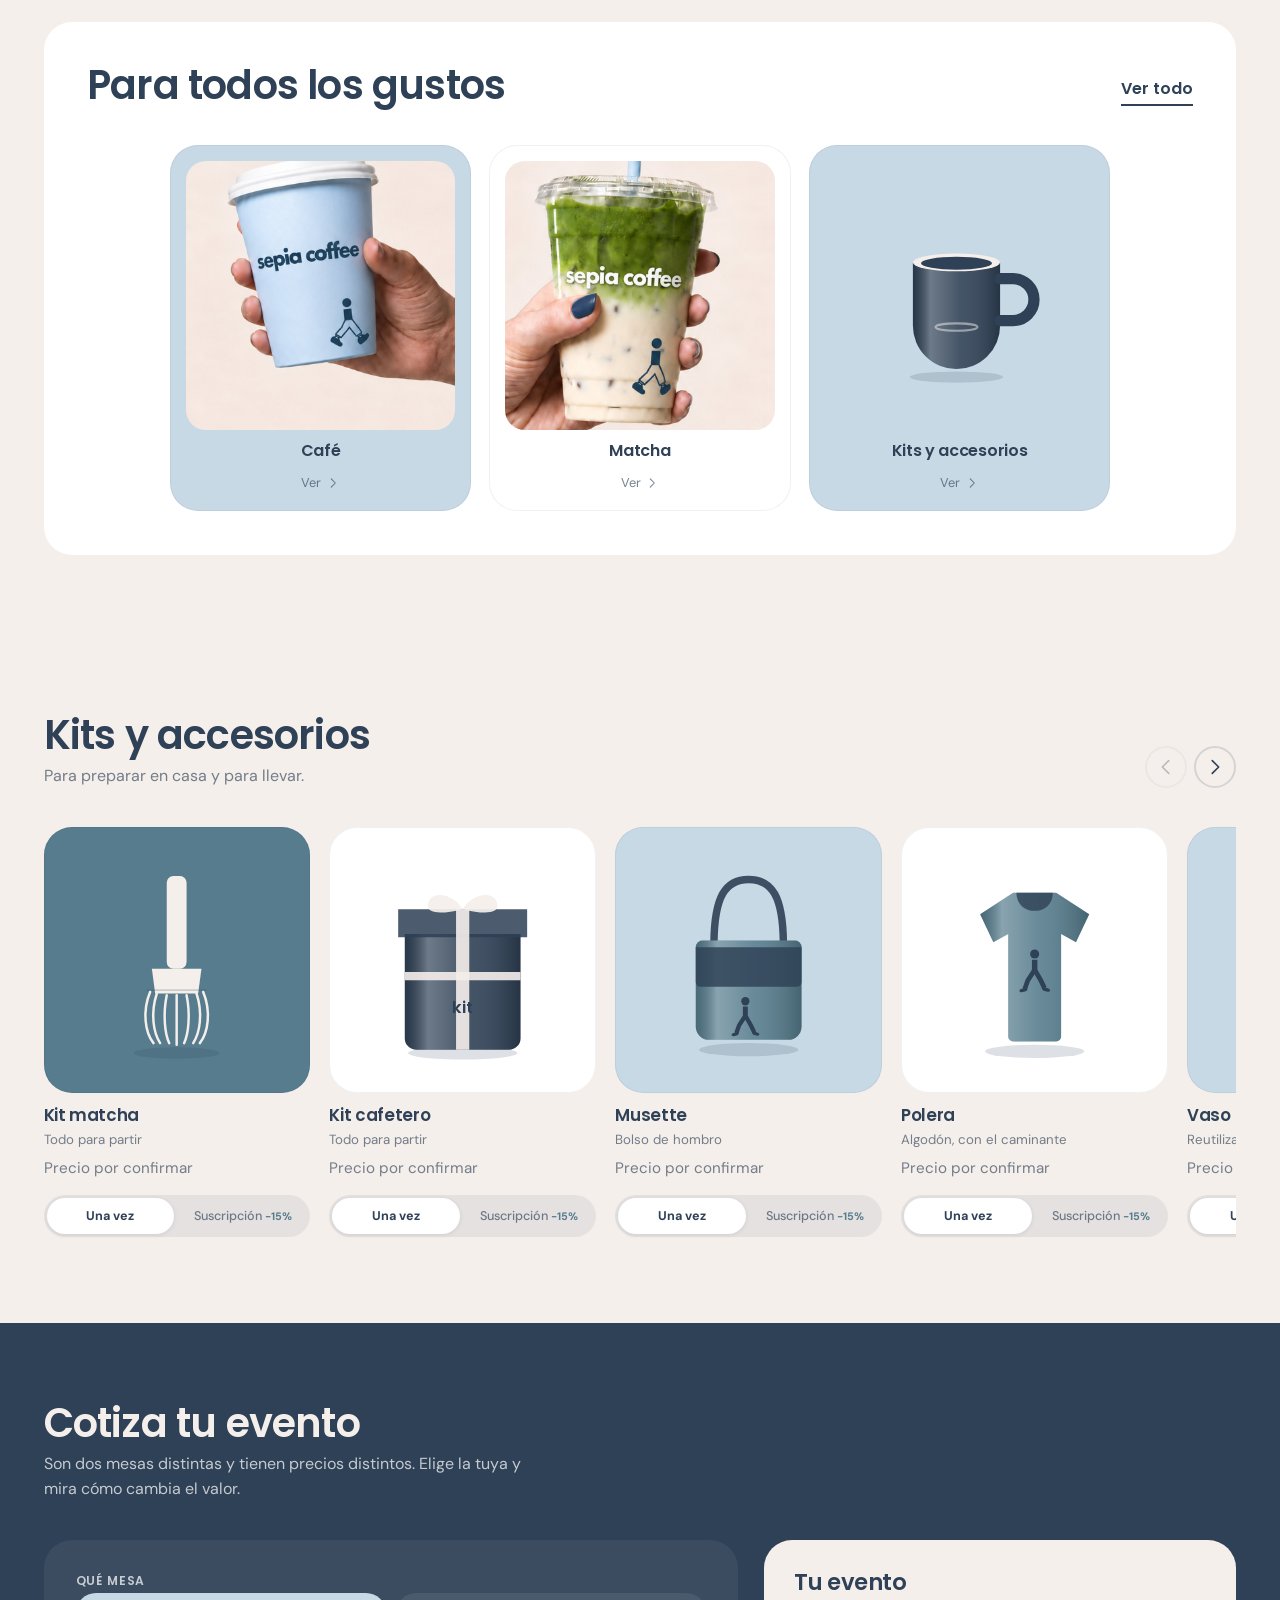
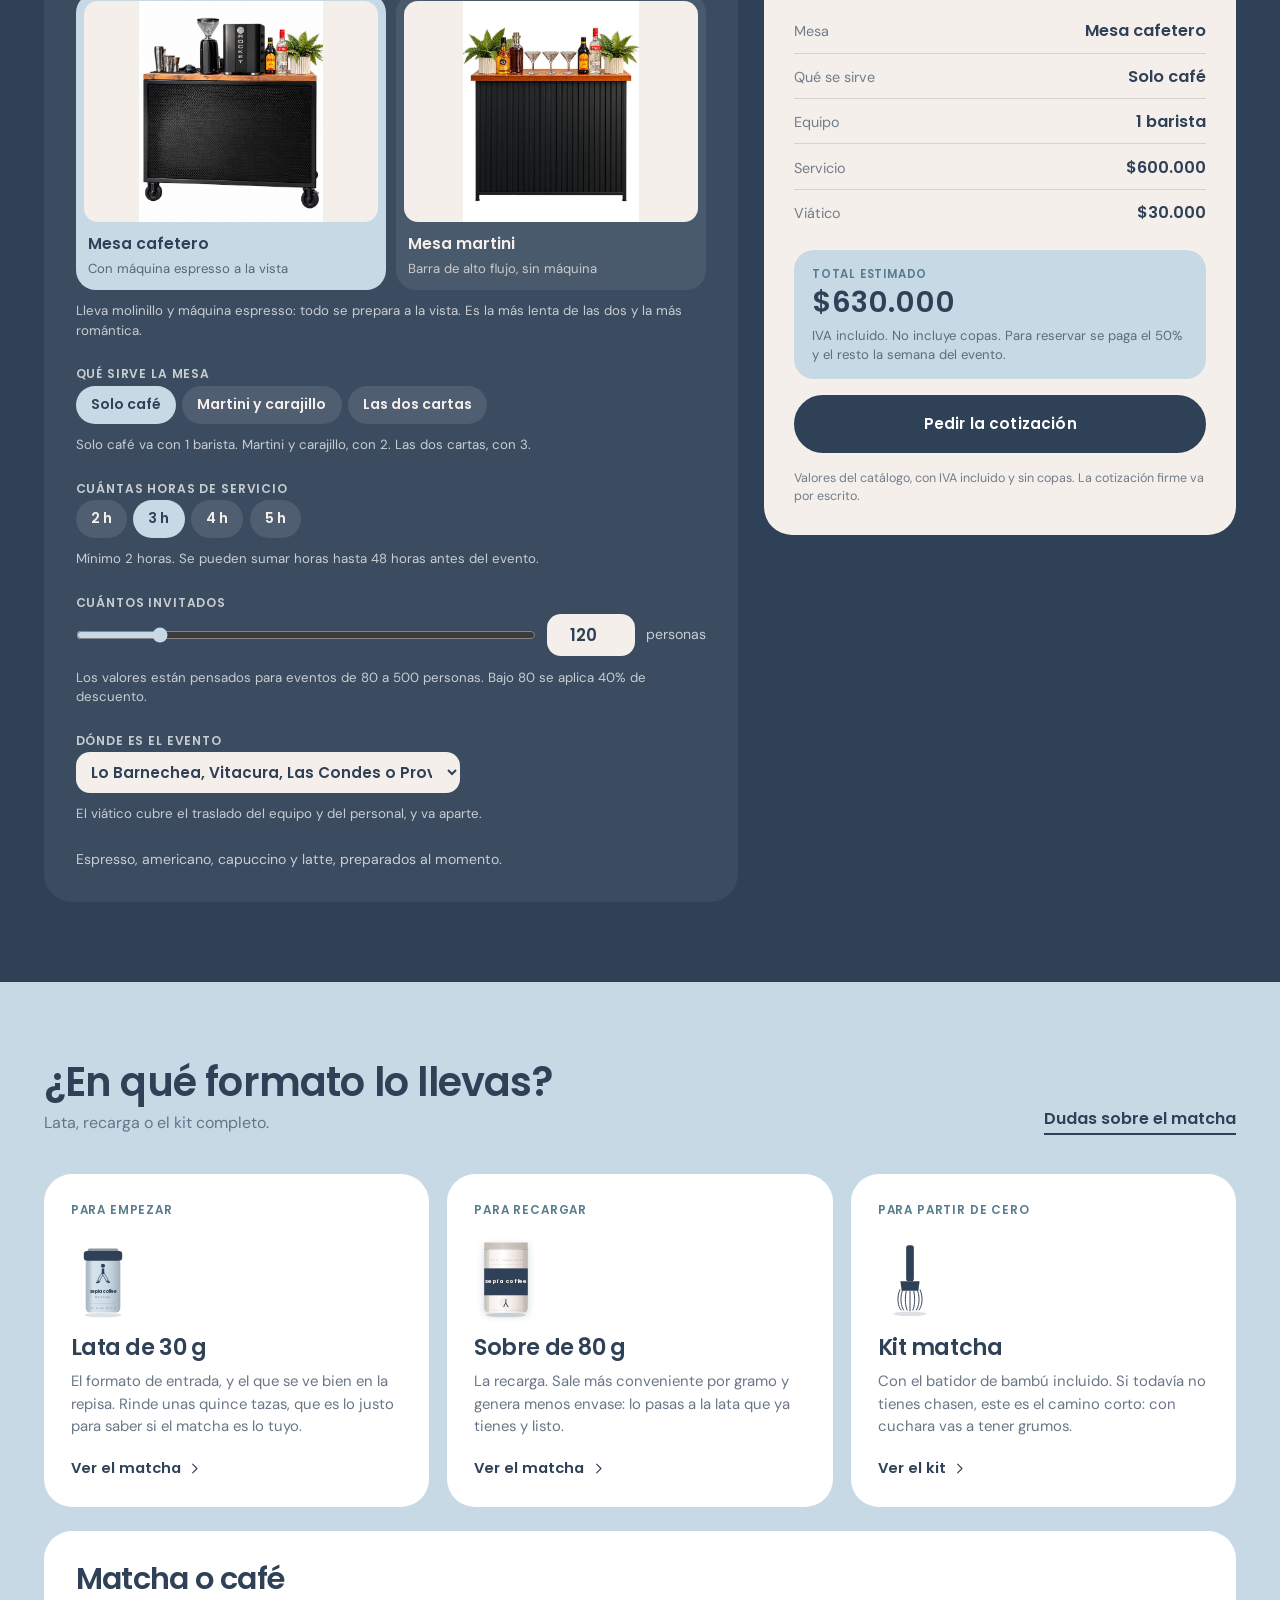
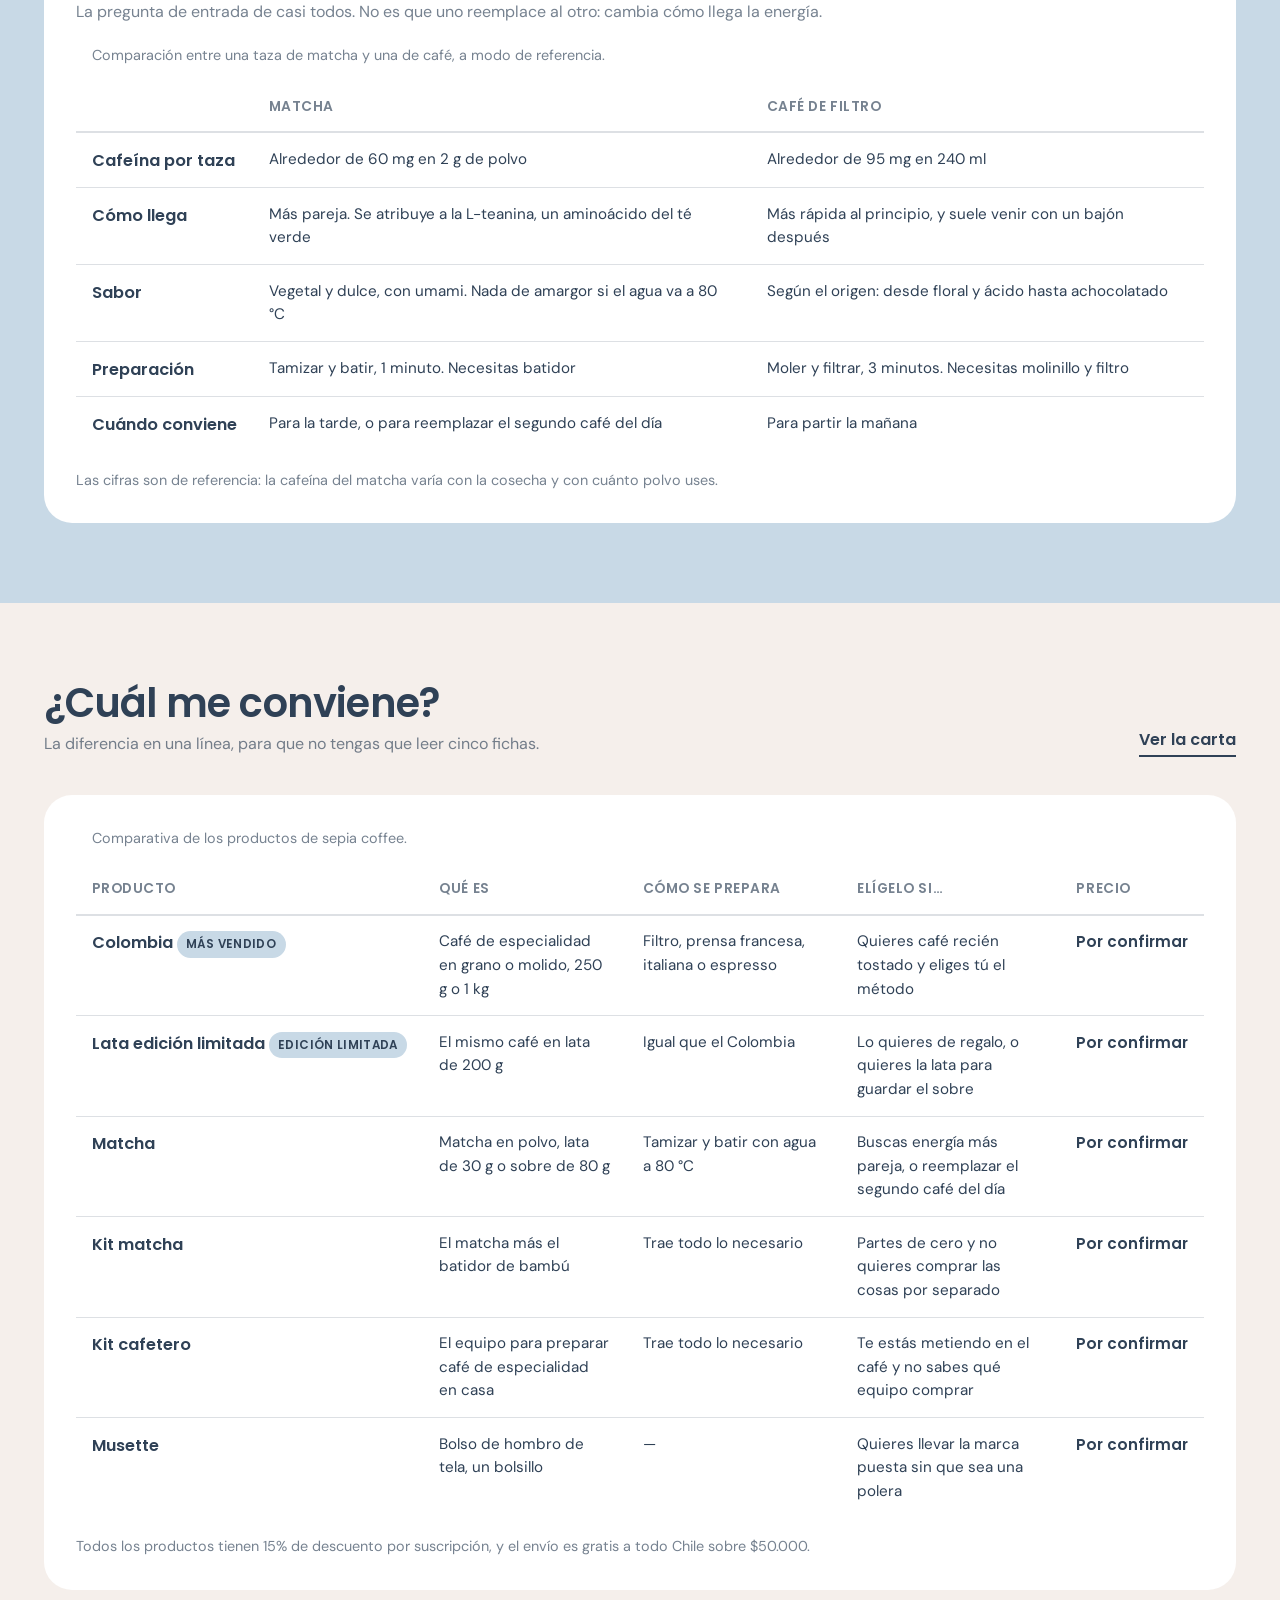
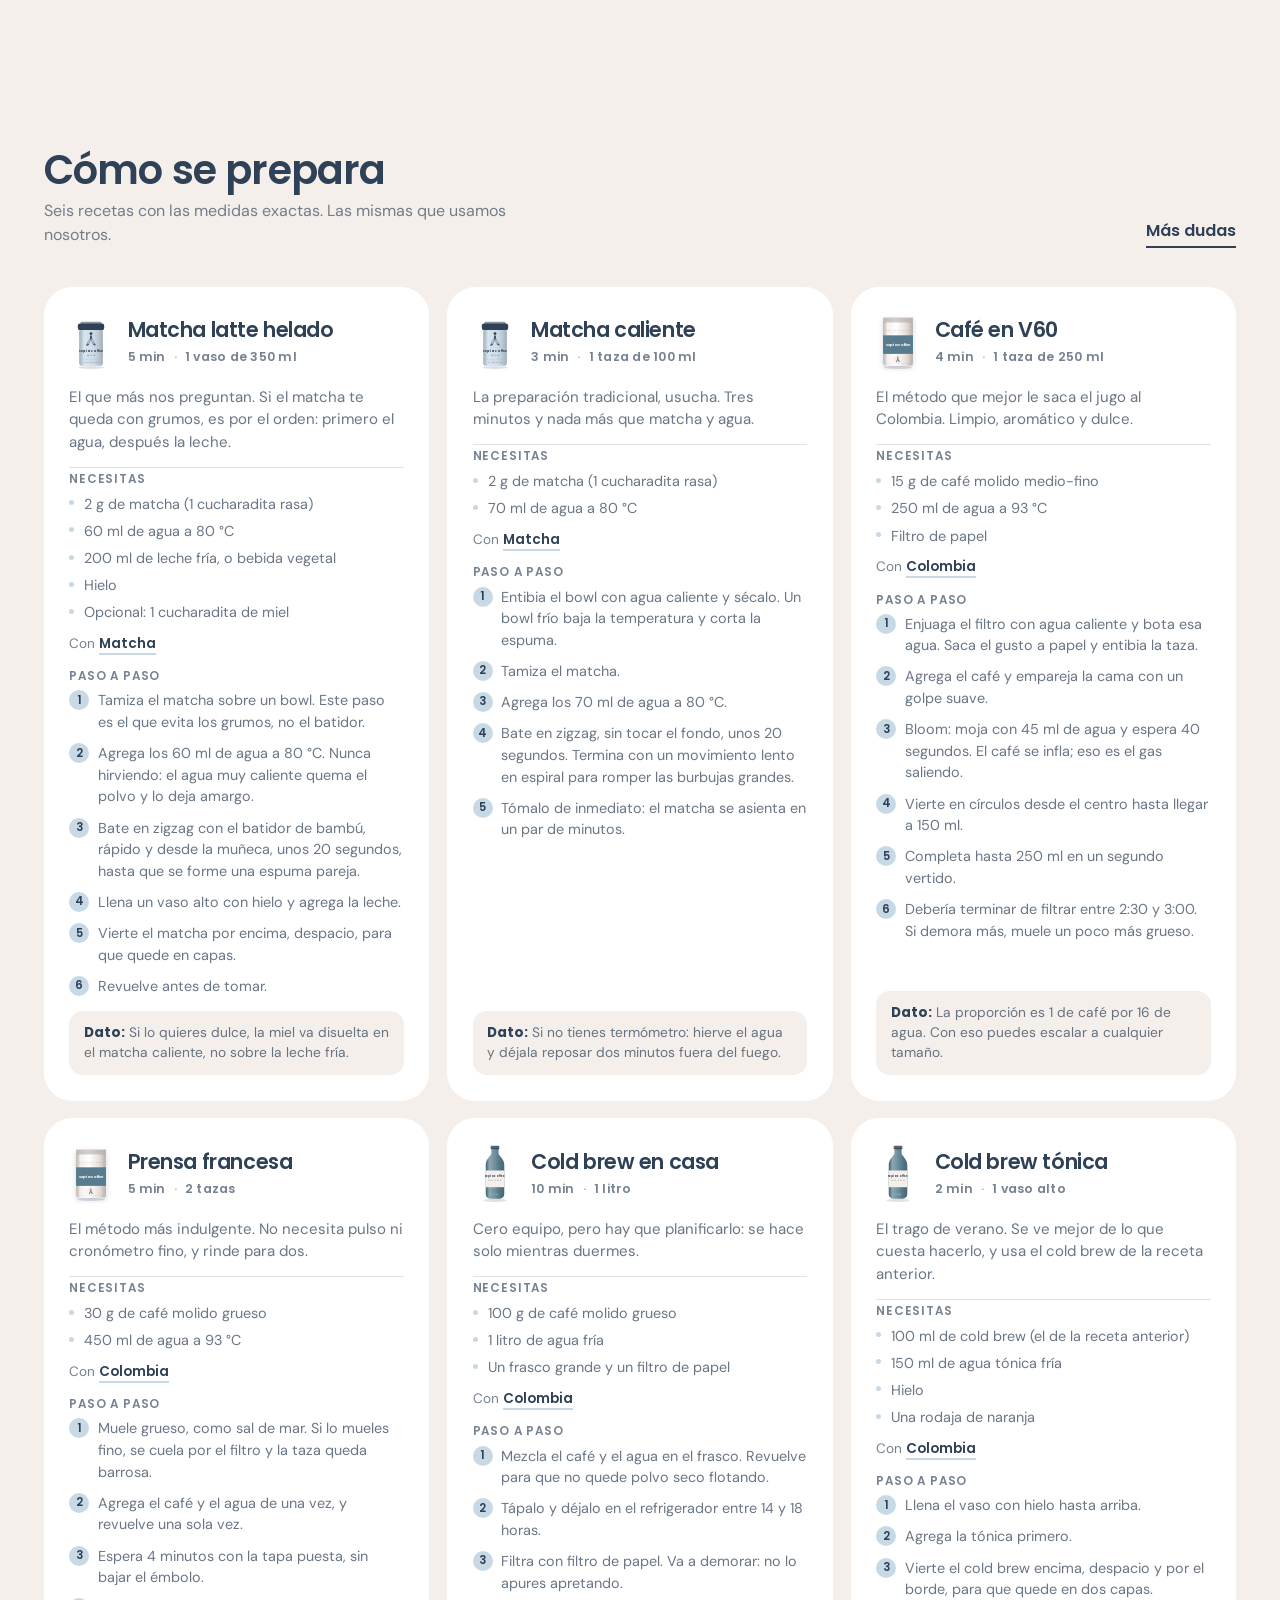
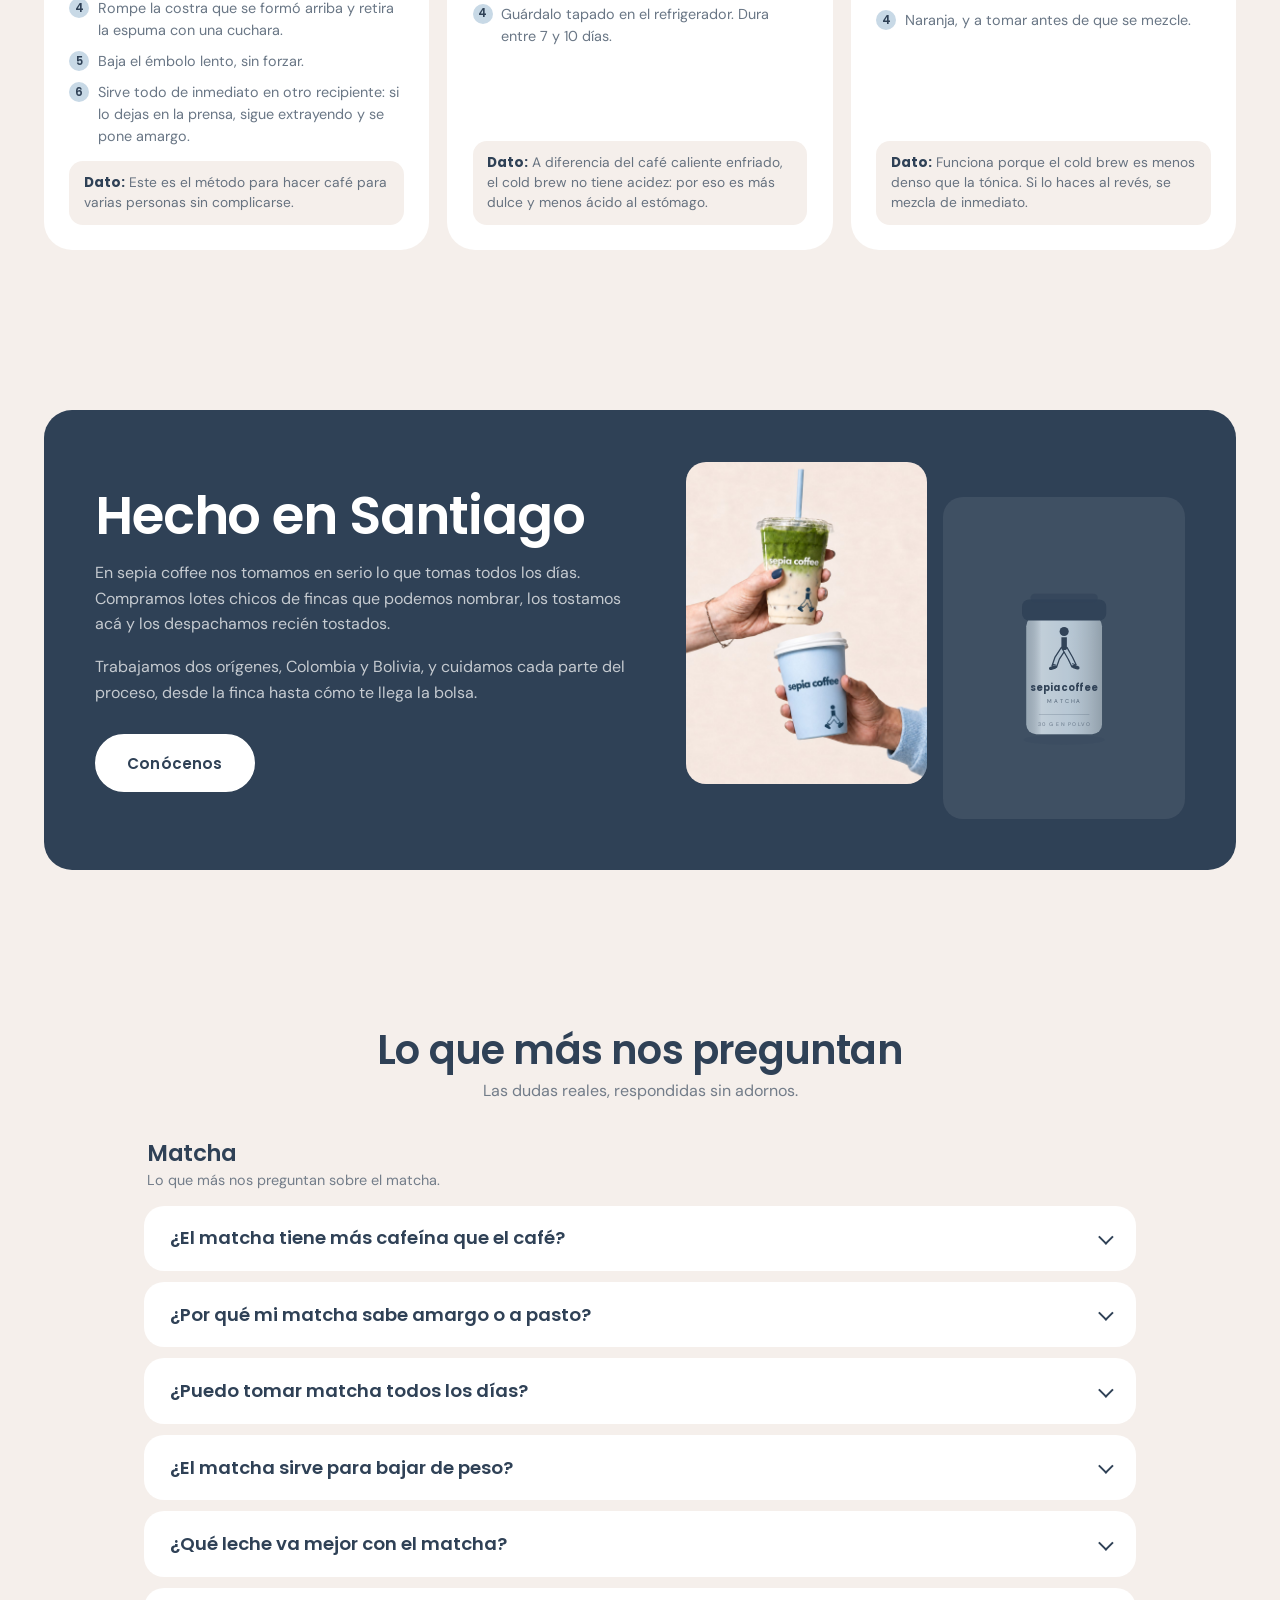
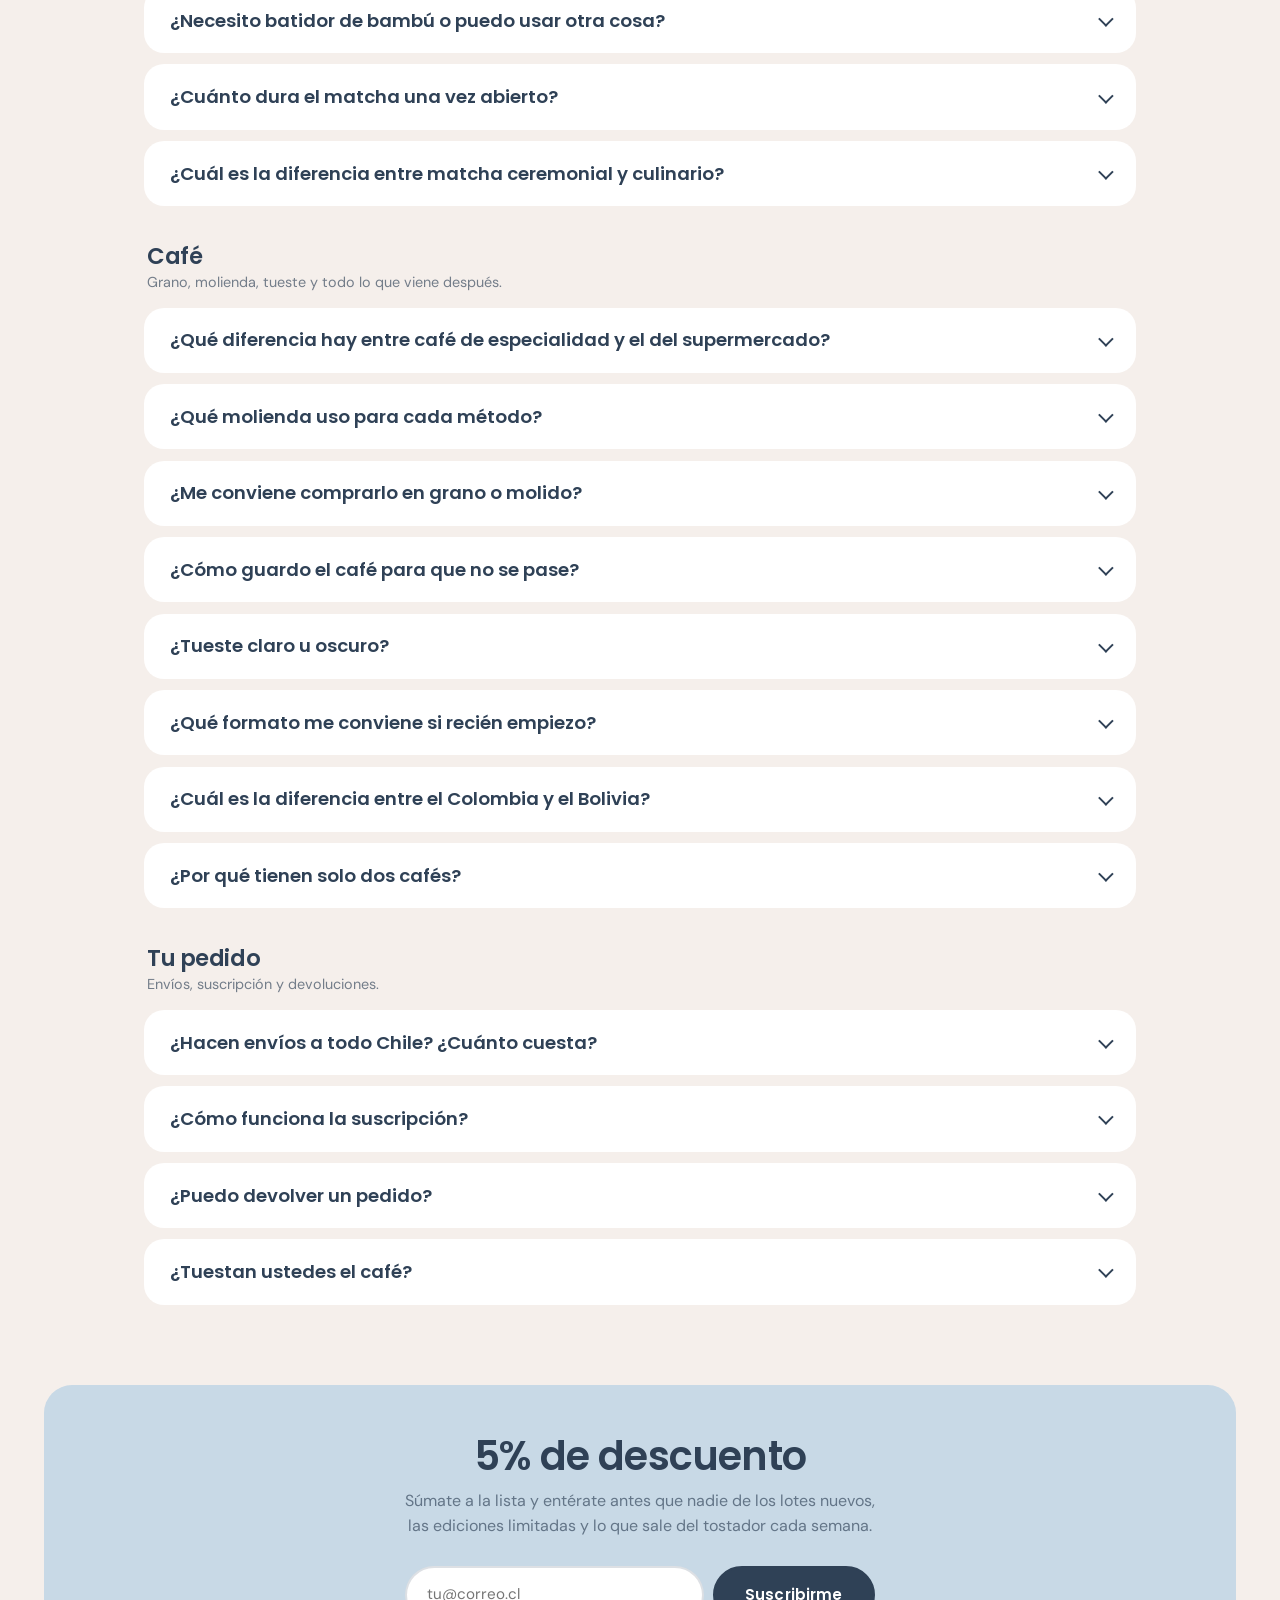
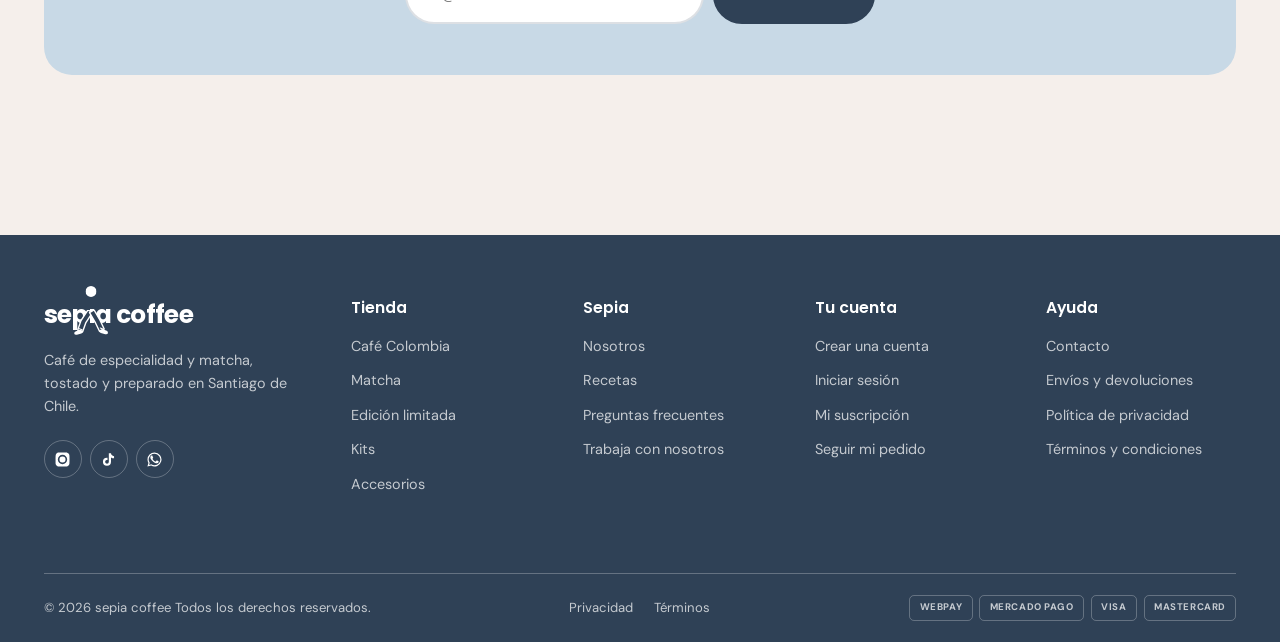
==== commit 72f2e6f1: "Suma el Bolivia, las fotos reales y las dos barras Fotos nuevas, con la convención que pidió el usua" ====
--- a/index.html
+++ b/index.html
@@ -66,8 +66,7 @@
         "url": "https://sepiacoffee.cl/assets/sepia/logo-principal.png"
       },
       "image": "https://sepiacoffee.cl/assets/fotos/hero-1.jpg",
-      "description": "sepia coffee es una marca chilena de café de especialidad y matcha. Trabajamos un solo origen de café, Colombia, que tostamos en Santiago en lotes chicos y despachamos recién tostado a todo Chile. Vendemos café en grano y molido, matcha en polvo, kits y accesorios.",
-      "slogan": "La primera cosa buena del día.",
+      "description": "sepia coffee es una marca chilena de café de especialidad y matcha. Trabajamos dos orígenes de café, Colombia y Bolivia, que tostamos en Santiago en lotes chicos y despachamos recién tostados a todo Chile. Vendemos café en grano y molido, matcha en polvo, kits y accesorios.",
       "brand": {
         "@id": "https://sepiacoffee.cl/#marca"
       },
@@ -88,14 +87,13 @@
       "@id": "https://sepiacoffee.cl/#marca",
       "name": "sepia coffee",
       "url": "https://sepiacoffee.cl/",
-      "logo": "https://sepiacoffee.cl/assets/sepia/logo-principal.png",
-      "slogan": "La primera cosa buena del día."
+      "logo": "https://sepiacoffee.cl/assets/sepia/logo-principal.png"
     },
     {
       "@type": "OfferCatalog",
       "@id": "https://sepiacoffee.cl/#catalogo",
       "name": "Catálogo sepia coffee",
-      "numberOfItems": 8,
+      "numberOfItems": 9,
       "itemListElement": [
         {
           "@type": "OfferCatalog",
@@ -105,6 +103,12 @@
               "@type": "Offer",
               "itemOffered": {
                 "@id": "https://sepiacoffee.cl/#producto-colombia"
+              }
+            },
+            {
+              "@type": "Offer",
+              "itemOffered": {
+                "@id": "https://sepiacoffee.cl/#producto-bolivia"
               }
             },
             {
@@ -646,7 +650,7 @@
     {
       "@id": "https://sepiacoffee.cl/#producto-colombia",
       "name": "Colombia",
-      "description": "Café de especialidad de Colombia, tostado por nosotros en Santiago en lotes chicos y despachado recién tostado. Es el único café de la carta: preferimos hacer uno bien antes que cinco a medias. Lo eliges en grano o molido para tu método.",
+      "description": "Café de especialidad de Colombia, de tueste medio. En taza: vainilla, frutos secos y cacao. Lo tostamos nosotros en Santiago, en lotes chicos, y lo despachamos recién tostado. Es el más parejo de los dos: dulce, de cuerpo medio y poca acidez, así que funciona igual de bien en espresso que en filtro. Si recién entras al café de especialidad, parte por acá. Lo eliges en grano o molido para tu método.",
       "category": "Café en grano",
       "brand": {
         "@id": "https://sepiacoffee.cl/#marca"
@@ -722,6 +726,100 @@
           "name": "Colombia — 1 kg · Molido",
           "sku": "sepia-colombia-1kg-molido",
           "image": "https://sepiacoffee.cl/assets/fotos/prod-colombia.jpg",
+          "additionalProperty": [
+            {
+              "@type": "PropertyValue",
+              "name": "Formato",
+              "value": "1 kg"
+            },
+            {
+              "@type": "PropertyValue",
+              "name": "Molienda",
+              "value": "Molido"
+            }
+          ]
+        }
+      ]
+    },
+    {
+      "@id": "https://sepiacoffee.cl/#producto-bolivia",
+      "name": "Bolivia",
+      "description": "Café de especialidad de Bolivia, de tueste medio. En taza: avellana, cítrico y caramelo. Lo tostamos nosotros en Santiago, en lotes chicos, y lo despachamos recién tostado. Tiene más acidez que el Colombia y una nota cítrica que se abre sobre todo en filtro, donde más se luce. Lo eliges en grano o molido para tu método.",
+      "category": "Café en grano",
+      "brand": {
+        "@id": "https://sepiacoffee.cl/#marca"
+      },
+      "image": "https://sepiacoffee.cl/assets/fotos/prod-bolivia.jpg",
+      "@type": "ProductGroup",
+      "productGroupID": "sepia-bolivia",
+      "variesBy": [
+        "Formato",
+        "Molienda"
+      ],
+      "hasVariant": [
+        {
+          "@type": "Product",
+          "@id": "https://sepiacoffee.cl/#producto-bolivia-250g-engrano",
+          "name": "Bolivia — 250 g · En grano",
+          "sku": "sepia-bolivia-250g-engrano",
+          "image": "https://sepiacoffee.cl/assets/fotos/prod-bolivia.jpg",
+          "additionalProperty": [
+            {
+              "@type": "PropertyValue",
+              "name": "Formato",
+              "value": "250 g"
+            },
+            {
+              "@type": "PropertyValue",
+              "name": "Molienda",
+              "value": "En grano"
+            }
+          ]
+        },
+        {
+          "@type": "Product",
+          "@id": "https://sepiacoffee.cl/#producto-bolivia-250g-molido",
+          "name": "Bolivia — 250 g · Molido",
+          "sku": "sepia-bolivia-250g-molido",
+          "image": "https://sepiacoffee.cl/assets/fotos/prod-bolivia.jpg",
+          "additionalProperty": [
+            {
+              "@type": "PropertyValue",
+              "name": "Formato",
+              "value": "250 g"
+            },
+            {
+              "@type": "PropertyValue",
+              "name": "Molienda",
+              "value": "Molido"
+            }
+          ]
+        },
+        {
+          "@type": "Product",
+          "@id": "https://sepiacoffee.cl/#producto-bolivia-1kg-engrano",
+          "name": "Bolivia — 1 kg · En grano",
+          "sku": "sepia-bolivia-1kg-engrano",
+          "image": "https://sepiacoffee.cl/assets/fotos/prod-bolivia.jpg",
+          "additionalProperty": [
+            {
+              "@type": "PropertyValue",
+              "name": "Formato",
+              "value": "1 kg"
+            },
+            {
+              "@type": "PropertyValue",
+              "name": "Molienda",
+              "value": "En grano"
+            }
+          ]
+        },
+        {
+          "@type": "Product",
+          "@id": "https://sepiacoffee.cl/#producto-bolivia-1kg-molido",
+          "name": "Bolivia — 1 kg · Molido",
+          "sku": "sepia-bolivia-1kg-molido",
+          "image": "https://sepiacoffee.cl/assets/fotos/prod-bolivia.jpg",
           "additionalProperty": [
             {
               "@type": "PropertyValue",
@@ -977,15 +1075,23 @@
       "name": "¿Qué formato me conviene si recién empiezo?",
       "acceptedAnswer": {
         "@type": "Answer",
-        "text": "Los 250 g molidos para tu método. Es la cantidad que se toma en dos o tres semanas, que es justo el tiempo en que el café está en su mejor momento, y el molido te ahorra comprar molinillo mientras decides. El kilo conviene cuando ya sabes que este café te gusta, o si en la casa se toma más de una taza al día. Si vas a comprar el kilo, pídelo en grano: a ese volumen la diferencia de frescura se nota."
+        "text": "Los 250 g molidos para tu método. Es la cantidad que se toma en dos o tres semanas, que es justo el tiempo en que el café está en su mejor momento, y el molido te ahorra comprar molinillo mientras decides. El kilo conviene cuando ya sabes cuál de los dos te gusta, o si en la casa se toma más de una taza al día. Si vas a comprar el kilo, pídelo en grano: a ese volumen la diferencia de frescura se nota."
       }
     },
     {
       "@type": "Question",
-      "name": "¿Por qué tienen un solo café?",
+      "name": "¿Cuál es la diferencia entre el Colombia y el Bolivia?",
       "acceptedAnswer": {
         "@type": "Answer",
-        "text": "Porque preferimos hacer uno bien antes que cinco a medias. Trabajamos un origen de Colombia, lo tostamos nosotros y ajustamos el tueste a ese grano en particular. Tener una sola referencia también significa que el lote rota rápido: lo que te llega es café recién tostado, no una bolsa que llevaba meses esperando en una bodega."
+        "text": "Los dos son de tueste medio y los tostamos nosotros, pero saben distinto. Colombia: vainilla, frutos secos y cacao. Es el más parejo de los dos, dulce y de poca acidez. Funciona igual de bien en espresso que en filtro, así que es el que recomendamos si recién entras al café de especialidad o si en la casa toma más de una persona. Bolivia: avellana, cítrico y caramelo. Tiene más acidez y una nota cítrica que se abre sobre todo en filtro, donde más se luce. Si ya te gusta un café con más carácter, parte por este. Si no te decides, pide los dos en 250 g: alcanzan a durar las semanas en que el café está en su mejor momento y los comparas en la misma semana."
+      }
+    },
+    {
+      "@type": "Question",
+      "name": "¿Por qué tienen solo dos cafés?",
+      "acceptedAnswer": {
+        "@type": "Answer",
+        "text": "Porque preferimos hacer dos bien antes que diez a medias. Trabajamos un origen de Colombia y uno de Bolivia, los tostamos nosotros y ajustamos el tueste a cada grano en particular. Tener pocas referencias también significa que los lotes rotan rápido: lo que te llega es café recién tostado, no una bolsa que llevaba meses esperando en una bodega."
       }
     },
     {
@@ -1703,10 +1809,14 @@
   position:relative;aspect-ratio:1;border-radius:var(--r-xl);overflow:hidden;
   background:var(--tono,var(--humo));display:grid;place-items:center;isolation:isolate;box-shadow:inset 0 0 0 1px rgba(47,65,86,.07);
 }
-.prod-media .foto{position:absolute;inset:0;width:100%;height:100%;object-fit:cover;z-index:1;transition:opacity .4s var(--ease)}
-.prod-media .foto.alterna{opacity:0;z-index:2}
+/* La portada es el packshot sobre fondo blanco: va entero, con el color de
+   la tarjeta haciendo de marco. La segunda es la foto de ambiente, que sí
+   llena el cuadro. El dibujo SVG queda debajo: se ve solo cuando todavía
+   no hay foto, porque el onerror de la etiqueta img la borra si falta. */
+.prod-media .foto{position:absolute;inset:0;width:100%;height:100%;object-fit:contain;z-index:1;transition:opacity .4s var(--ease)}
+.prod-media .foto.alterna{opacity:0;z-index:2;object-fit:cover}
 .prod:hover .prod-media .foto.alterna{opacity:1}
-.prod-media .arte{width:62%;height:auto;z-index:1;transition:transform .5s var(--ease)}
+.prod-media .arte{width:62%;height:auto;z-index:0;transition:transform .5s var(--ease)}
 .prod:hover .prod-media .arte{transform:translateY(-6px) scale(1.04)}
 .prod-etq{
   position:absolute;top:.8rem;left:.8rem;z-index:4;
@@ -2004,6 +2114,14 @@
 /* .cot-campo y .cot-cifras>div traen display propio, que le gana al
    atributo hidden del navegador. Sin esta regla, lo oculto se ve. */
 #eventos [hidden]{display:none}
+.cot-mesas{display:grid;gap:.6rem;grid-template-columns:1fr}
+@media(min-width:520px){.cot-mesas{grid-template-columns:1fr 1fr}}
+.cot-mesas button{display:grid;gap:.28rem;text-align:left;padding:.5rem .5rem .75rem;border-radius:var(--r-lg);background:rgba(255,255,255,.08);color:var(--papel);transition:background .2s var(--ease)}
+.cot-mesas button:hover[aria-pressed="false"]{background:rgba(255,255,255,.16)}
+.cot-mesas button[aria-pressed="true"]{background:var(--celeste);color:var(--navy)}
+.cot-mesas img{width:100%;aspect-ratio:4/3;object-fit:contain;background:var(--papel);border-radius:var(--r-md);margin-bottom:.35rem}
+.cot-mesas b{font-family:var(--display);font-weight:600;font-size:.98rem;padding-inline:.25rem}
+.cot-mesas em{font-style:normal;font-size:.82rem;opacity:.75;line-height:1.35;padding-inline:.25rem}
 .cot-select{font-family:var(--display);font-weight:600;font-size:.95rem;padding:.55rem .7rem;border:0;border-radius:var(--r-md);background:var(--papel);color:var(--navy);width:100%;max-width:24rem}
 
 /* ---------- Opciones de variante ---------- */
@@ -2541,10 +2659,10 @@
         <article class="prod" id="producto-colombia" data-id="colombia" data-nombre="Colombia"
                  data-precio="" data-precio-txt="Precio por confirmar"
                  data-variantes='{&quot;250 g · En grano&quot;: null, &quot;250 g · Molido&quot;: null, &quot;1 kg · En grano&quot;: null, &quot;1 kg · Molido&quot;: null}'
-                 data-tono="#C8D9E6" data-acento="#2F4156" data-arte="i-bolsa" data-cat="Café en grano">
-          <div class="prod-media" style="--tono:#C8D9E6">
-            <img class="foto" src="assets/fotos/prod-colombia.jpg" alt="Bolsa de café de especialidad de Colombia de sepia coffee, tostado en Santiago" loading="lazy" decoding="async" onerror="this.remove()">
-            <img class="foto alterna" src="assets/fotos/prod-colombia-2.jpg" alt="Granos de café de Colombia tostados por sepia coffee" loading="lazy" decoding="async" onerror="this.remove()">
+                 data-tono="#E69B4A" data-acento="#2F4156" data-arte="i-bolsa" data-cat="Café en grano">
+          <div class="prod-media" style="--tono:#E69B4A">
+            <img class="foto" src="assets/fotos/prod-colombia.jpg" alt="Bolsa blanca de café de especialidad Colombia de sepia coffee, con la etiqueta naranja y el sello holográfico" loading="lazy" decoding="async" onerror="this.remove()">
+            <img class="foto alterna" src="assets/fotos/prod-colombia-2.jpg" alt="La bolsa de Colombia sobre un tronco de madera, con granos de café al lado" loading="lazy" decoding="async" onerror="this.remove()">
             <svg class="arte" viewBox="0 0 200 272" style="--acento:#2F4156" role="img" aria-label="Colombia"><use href="#i-bolsa"/></svg>
             <span class="prod-etq">Más vendido</span>
             <button class="prod-rapido" type="button" data-agregar disabled><svg class="ic" style="width:17px;height:17px" viewBox="0 0 24 24" aria-hidden="true"><use href="#i-mas"/></svg><span data-etq-agregar>Pronto</span></button>
@@ -2552,10 +2670,32 @@
           <div class="opciones"><div class="opcion" data-eje="Formato"><span class="opcion-et">Formato</span><div class="opcion-chips"><button type="button" data-val="250 g" aria-pressed="true">250 g</button><button type="button" data-val="1 kg" aria-pressed="false">1 kg</button></div></div><div class="opcion" data-eje="Molienda"><span class="opcion-et">Molienda</span><div class="opcion-chips"><button type="button" data-val="En grano" aria-pressed="true">En grano</button><button type="button" data-val="Molido" aria-pressed="false">Molido</button></div></div></div>
           <div class="prod-info">
             <h3>Colombia</h3>
-            <p class="prod-sub">Nuestro único origen</p>
+            <p class="prod-sub">Vainilla, frutos secos y cacao</p>
             <p class="prod-precio pendiente" data-precio-txt>Precio por confirmar</p>
           </div>
           <div class="compra" role="group" aria-label="Tipo de compra de Colombia">
+            <button type="button" data-plan="unica" aria-pressed="true">Una vez</button>
+            <button type="button" data-plan="susc" aria-pressed="false">Suscripción <span class="ahorro">−15%</span></button>
+          </div>
+        </article>
+        <article class="prod" id="producto-bolivia" data-id="bolivia" data-nombre="Bolivia"
+                 data-precio="" data-precio-txt="Precio por confirmar"
+                 data-variantes='{&quot;250 g · En grano&quot;: null, &quot;250 g · Molido&quot;: null, &quot;1 kg · En grano&quot;: null, &quot;1 kg · Molido&quot;: null}'
+                 data-tono="#DA9296" data-acento="#2F4156" data-arte="i-bolsa" data-cat="Café en grano">
+          <div class="prod-media" style="--tono:#DA9296">
+            <img class="foto" src="assets/fotos/prod-bolivia.jpg" alt="Bolsa blanca de café de especialidad Bolivia de sepia coffee, con la etiqueta rosada y el sello holográfico" loading="lazy" decoding="async" onerror="this.remove()">
+            <img class="foto alterna" src="assets/fotos/prod-bolivia-2.jpg" alt="La bolsa de Bolivia sobre un tronco de madera, con granos de café al lado" loading="lazy" decoding="async" onerror="this.remove()">
+            <svg class="arte" viewBox="0 0 200 272" style="--acento:#2F4156" role="img" aria-label="Bolivia"><use href="#i-bolsa"/></svg>
+            <span class="prod-etq">Nuevo</span>
+            <button class="prod-rapido" type="button" data-agregar disabled><svg class="ic" style="width:17px;height:17px" viewBox="0 0 24 24" aria-hidden="true"><use href="#i-mas"/></svg><span data-etq-agregar>Pronto</span></button>
+          </div>
+          <div class="opciones"><div class="opcion" data-eje="Formato"><span class="opcion-et">Formato</span><div class="opcion-chips"><button type="button" data-val="250 g" aria-pressed="true">250 g</button><button type="button" data-val="1 kg" aria-pressed="false">1 kg</button></div></div><div class="opcion" data-eje="Molienda"><span class="opcion-et">Molienda</span><div class="opcion-chips"><button type="button" data-val="En grano" aria-pressed="true">En grano</button><button type="button" data-val="Molido" aria-pressed="false">Molido</button></div></div></div>
+          <div class="prod-info">
+            <h3>Bolivia</h3>
+            <p class="prod-sub">Avellana, cítrico y caramelo</p>
+            <p class="prod-precio pendiente" data-precio-txt>Precio por confirmar</p>
+          </div>
+          <div class="compra" role="group" aria-label="Tipo de compra de Bolivia">
             <button type="button" data-plan="unica" aria-pressed="true">Una vez</button>
             <button type="button" data-plan="susc" aria-pressed="false">Suscripción <span class="ahorro">−15%</span></button>
           </div>
@@ -2585,7 +2725,7 @@
         <article class="prod" id="producto-lata-edicion" data-id="lata-edicion" data-nombre="Lata edición limitada"
                  data-precio="" data-precio-txt="Precio por confirmar"
                  data-variantes='{&quot;&quot;: null}'
-                 data-tono="#C8D9E6" data-acento="#2F4156" data-arte="i-tarro" data-cat="Café en grano">
+                 data-tono="#C8D9E6" data-acento="#2F4156" data-arte="i-lata-cafe" data-cat="Café en grano">
           <div class="prod-media" style="--tono:#C8D9E6">
             <img class="foto" src="assets/fotos/prod-lata-edicion.jpg" alt="Lata de edición limitada de 200 g de café de sepia coffee" loading="lazy" decoding="async" onerror="this.remove()">
             <img class="foto alterna" src="assets/fotos/prod-lata-edicion-2.jpg" alt="La lata de edición limitada abierta, con el café dentro" loading="lazy" decoding="async" onerror="this.remove()">
@@ -2603,9 +2743,6 @@
             <button type="button" data-plan="susc" aria-pressed="false">Suscripción <span class="ahorro">−15%</span></button>
           </div>
         </article>
-      
-      
-        
       </div>
     </div>
   </div>
@@ -2666,11 +2803,11 @@
         <article class="prod" id="producto-kit-matcha" data-id="kit-matcha" data-nombre="Kit matcha"
                  data-precio="" data-precio-txt="Precio por confirmar"
                  data-variantes='{&quot;&quot;: null}'
-                 data-tono="#FFFFFF" data-acento="#567C8D" data-arte="i-batidor" data-cat="Kits">
-          <div class="prod-media" style="--tono:#FFFFFF">
+                 data-tono="#567C8D" data-acento="#F5EFEB" data-arte="i-batidor" data-cat="Kits">
+          <div class="prod-media" style="--tono:#567C8D">
             <img class="foto" src="assets/fotos/prod-kit-matcha.jpg" alt="Kit de matcha de sepia coffee con batidor de bambú" loading="lazy" decoding="async" onerror="this.remove()">
             <img class="foto alterna" src="assets/fotos/prod-kit-matcha-2.jpg" alt="El kit de matcha con todas sus piezas sobre una mesa" loading="lazy" decoding="async" onerror="this.remove()">
-            <svg class="arte" viewBox="0 0 200 272" style="--acento:#567C8D" role="img" aria-label="Kit matcha"><use href="#i-batidor"/></svg>
+            <svg class="arte" viewBox="0 0 200 272" style="--acento:#F5EFEB" role="img" aria-label="Kit matcha"><use href="#i-batidor"/></svg>
             
             <button class="prod-rapido" type="button" data-agregar disabled><svg class="ic" style="width:17px;height:17px" viewBox="0 0 24 24" aria-hidden="true"><use href="#i-mas"/></svg><span data-etq-agregar>Pronto</span></button>
           </div>
@@ -2687,11 +2824,11 @@
         <article class="prod" id="producto-kit-cafetero" data-id="kit-cafetero" data-nombre="Kit cafetero"
                  data-precio="" data-precio-txt="Precio por confirmar"
                  data-variantes='{&quot;&quot;: null}'
-                 data-tono="#567C8D" data-acento="#F5EFEB" data-arte="i-caja" data-cat="Kits">
-          <div class="prod-media" style="--tono:#567C8D">
+                 data-tono="#FFFFFF" data-acento="#2F4156" data-arte="i-caja" data-cat="Kits">
+          <div class="prod-media" style="--tono:#FFFFFF">
             <img class="foto" src="assets/fotos/prod-kit-cafetero.jpg" alt="Kit cafetero de sepia coffee para preparar café de especialidad en casa" loading="lazy" decoding="async" onerror="this.remove()">
             <img class="foto alterna" src="assets/fotos/prod-kit-cafetero-2.jpg" alt="El kit cafetero con todas sus piezas sobre una mesa" loading="lazy" decoding="async" onerror="this.remove()">
-            <svg class="arte" viewBox="0 0 200 272" style="--acento:#F5EFEB" role="img" aria-label="Kit cafetero"><use href="#i-caja"/></svg>
+            <svg class="arte" viewBox="0 0 200 272" style="--acento:#2F4156" role="img" aria-label="Kit cafetero"><use href="#i-caja"/></svg>
             
             <button class="prod-rapido" type="button" data-agregar disabled><svg class="ic" style="width:17px;height:17px" viewBox="0 0 24 24" aria-hidden="true"><use href="#i-mas"/></svg><span data-etq-agregar>Pronto</span></button>
           </div>
@@ -2708,11 +2845,11 @@
         <article class="prod" id="producto-musette" data-id="musette" data-nombre="Musette"
                  data-precio="" data-precio-txt="Precio por confirmar"
                  data-variantes='{&quot;&quot;: null}'
-                 data-tono="#FFFFFF" data-acento="#2F4156" data-arte="i-caja" data-cat="Accesorios">
-          <div class="prod-media" style="--tono:#FFFFFF">
+                 data-tono="#C8D9E6" data-acento="#567C8D" data-arte="i-musette" data-cat="Accesorios">
+          <div class="prod-media" style="--tono:#C8D9E6">
             <img class="foto" src="assets/fotos/prod-musette.jpg" alt="Musette de tela de sepia coffee con el caminante" loading="lazy" decoding="async" onerror="this.remove()">
             <img class="foto alterna" src="assets/fotos/prod-musette-2.jpg" alt="La musette de sepia coffee colgada al hombro" loading="lazy" decoding="async" onerror="this.remove()">
-            <svg class="arte" viewBox="0 0 200 272" style="--acento:#2F4156" role="img" aria-label="Musette"><use href="#i-musette"/></svg>
+            <svg class="arte" viewBox="0 0 200 272" style="--acento:#567C8D" role="img" aria-label="Musette"><use href="#i-musette"/></svg>
             
             <button class="prod-rapido" type="button" data-agregar disabled><svg class="ic" style="width:17px;height:17px" viewBox="0 0 24 24" aria-hidden="true"><use href="#i-mas"/></svg><span data-etq-agregar>Pronto</span></button>
           </div>
@@ -2729,8 +2866,8 @@
         <article class="prod" id="producto-polera" data-id="polera" data-nombre="Polera"
                  data-precio="" data-precio-txt="Precio por confirmar"
                  data-variantes='{&quot;&quot;: null}'
-                 data-tono="#C8D9E6" data-acento="#567C8D" data-arte="i-caja" data-cat="Accesorios">
-          <div class="prod-media" style="--tono:#C8D9E6">
+                 data-tono="#FFFFFF" data-acento="#567C8D" data-arte="i-polera" data-cat="Accesorios">
+          <div class="prod-media" style="--tono:#FFFFFF">
             <img class="foto" src="assets/fotos/prod-polera.jpg" alt="Polera de algodón de sepia coffee con el caminante" loading="lazy" decoding="async" onerror="this.remove()">
             <img class="foto alterna" src="assets/fotos/prod-polera-2.jpg" alt="La polera de sepia coffee puesta" loading="lazy" decoding="async" onerror="this.remove()">
             <svg class="arte" viewBox="0 0 200 272" style="--acento:#567C8D" role="img" aria-label="Polera"><use href="#i-polera"/></svg>
@@ -2750,11 +2887,11 @@
         <article class="prod" id="producto-vaso" data-id="vaso" data-nombre="Vaso"
                  data-precio="" data-precio-txt="Precio por confirmar"
                  data-variantes='{&quot;&quot;: null}'
-                 data-tono="#FFFFFF" data-acento="#C8D9E6" data-arte="i-taza" data-cat="Accesorios">
-          <div class="prod-media" style="--tono:#FFFFFF">
+                 data-tono="#C8D9E6" data-acento="#2F4156" data-arte="i-taza" data-cat="Accesorios">
+          <div class="prod-media" style="--tono:#C8D9E6">
             <img class="foto" src="assets/fotos/prod-vaso.jpg" alt="Vaso reutilizable de sepia coffee con el caminante" loading="lazy" decoding="async" onerror="this.remove()">
             <img class="foto alterna" src="assets/fotos/prod-vaso-2.jpg" alt="El vaso de sepia coffee servido con café" loading="lazy" decoding="async" onerror="this.remove()">
-            <svg class="arte" viewBox="0 0 200 272" style="--acento:#C8D9E6" role="img" aria-label="Vaso"><use href="#i-taza"/></svg>
+            <svg class="arte" viewBox="0 0 200 272" style="--acento:#2F4156" role="img" aria-label="Vaso"><use href="#i-taza"/></svg>
             
             <button class="prod-rapido" type="button" data-agregar disabled><svg class="ic" style="width:17px;height:17px" viewBox="0 0 24 24" aria-hidden="true"><use href="#i-mas"/></svg><span data-etq-agregar>Pronto</span></button>
           </div>
@@ -2768,8 +2905,6 @@
             <button type="button" data-plan="susc" aria-pressed="false">Suscripción <span class="ahorro">−15%</span></button>
           </div>
         </article>
-      
-      
       </div>
     </div>
   </div>
@@ -2777,10 +2912,10 @@
 <!-- ===================== 05 · COTIZADOR DE EVENTOS =====================
      Dos mesas distintas, con tablas de precio distintas. No se mezclan.
 
-     · MESA CAFETERO: la negra, con máquina espresso. Cambia según QUÉ
+     · MESA CAFETERO: con máquina espresso. Cambia según QUÉ
        SIRVE (solo café / martini y carajillo / las dos cartas) y cuántas
        horas. Con la carta cambia el equipo: 1, 2 o 3 baristas.
-     · MESA MARTINI: la barra clara, sin máquina. Siempre sirve espresso
+     · MESA MARTINI: sin máquina espresso. Siempre sirve espresso
        martini y carajillo juntos, nunca uno solo. Cambia según CUÁNTAS
        MESAS (1, 2 o 3) y cuántas horas. Van 2 baristas por mesa.
 
@@ -2800,9 +2935,17 @@
       <div class="cot-form">
         <fieldset class="cot-campo">
           <legend>Qué mesa</legend>
-          <div class="cot-chips" role="group" data-cot="mesa">
-            <button type="button" data-val="cafetero" aria-pressed="true">Mesa cafetero</button>
-            <button type="button" data-val="martini" aria-pressed="false">Mesa martini</button>
+          <div class="cot-mesas" role="group" data-cot="mesa">
+            <button type="button" data-val="cafetero" aria-pressed="true">
+              <img src="assets/fotos/mesa-cafetero.jpg" alt="Mesa cafetero de sepia coffee: barra negra con cubierta de madera, molinillo y máquina espresso Rocket" loading="lazy" decoding="async" onerror="this.remove()">
+              <b>Mesa cafetero</b>
+              <em>Con máquina espresso a la vista</em>
+            </button>
+            <button type="button" data-val="martini" aria-pressed="false">
+              <img src="assets/fotos/mesa-martini.jpg" alt="Mesa martini de sepia coffee: barra negra de listones con cubierta de madera, copas y botellas" loading="lazy" decoding="async" onerror="this.remove()">
+              <b>Mesa martini</b>
+              <em>Barra de alto flujo, sin máquina</em>
+            </button>
           </div>
           <p class="cot-ficha" data-cot-ficha></p>
         </fieldset>
@@ -3245,8 +3388,8 @@
           <h2 class="t-4xl">Hecho en Santiago</h2>
           <p>En sepia coffee nos tomamos en serio lo que tomas todos los días. Compramos lotes chicos
              de fincas que podemos nombrar, los tostamos acá y los despachamos recién tostados.</p>
-          <p>Creemos que una taza puede ser más que una taza: es la primera cosa buena del día.
-             Por eso cuidamos cada parte del proceso, desde el origen hasta cómo te llega.</p>
+          <p>Trabajamos dos orígenes, Colombia y Bolivia, y cuidamos cada parte del proceso,
+             desde la finca hasta cómo te llega la bolsa.</p>
           <a href="#categorias" class="btn blanco">Conócenos</a>
         </div>
         <div class="editorial-fotos">
@@ -3352,11 +3495,15 @@
         </details>
         <details>
           <summary>¿Qué formato me conviene si recién empiezo?</summary>
-          <div class="resp"><p>Los 250 g molidos para tu método. Es la cantidad que se toma en dos o tres semanas, que es justo el tiempo en que el café está en su mejor momento, y el molido te ahorra comprar molinillo mientras decides.</p><p>El kilo conviene cuando ya sabes que este café te gusta, o si en la casa se toma más de una taza al día. Si vas a comprar el kilo, pídelo en grano: a ese volumen la diferencia de frescura se nota.</p><p class="resp-cta"><a href="#producto-colombia">Ver el Colombia<svg class="ic" viewBox="0 0 24 24" aria-hidden="true"><use href="#i-der"/></svg></a></p></div>
+          <div class="resp"><p>Los 250 g molidos para tu método. Es la cantidad que se toma en dos o tres semanas, que es justo el tiempo en que el café está en su mejor momento, y el molido te ahorra comprar molinillo mientras decides.</p><p>El kilo conviene cuando ya sabes cuál de los dos te gusta, o si en la casa se toma más de una taza al día. Si vas a comprar el kilo, pídelo en grano: a ese volumen la diferencia de frescura se nota.</p><p class="resp-cta"><a href="#producto-colombia">Ver el Colombia<svg class="ic" viewBox="0 0 24 24" aria-hidden="true"><use href="#i-der"/></svg></a></p></div>
         </details>
         <details>
-          <summary>¿Por qué tienen un solo café?</summary>
-          <div class="resp"><p>Porque preferimos hacer uno bien antes que cinco a medias. Trabajamos un origen de Colombia, lo tostamos nosotros y ajustamos el tueste a ese grano en particular.</p><p>Tener una sola referencia también significa que el lote rota rápido: lo que te llega es café recién tostado, no una bolsa que llevaba meses esperando en una bodega.</p><p class="resp-cta"><a href="#producto-colombia">Ver el Colombia<svg class="ic" viewBox="0 0 24 24" aria-hidden="true"><use href="#i-der"/></svg></a></p></div>
+          <summary>¿Cuál es la diferencia entre el Colombia y el Bolivia?</summary>
+          <div class="resp"><p>Los dos son de tueste medio y los tostamos nosotros, pero saben distinto.</p><p><b>Colombia:</b> vainilla, frutos secos y cacao. Es el más parejo de los dos, dulce y de poca acidez. Funciona igual de bien en espresso que en filtro, así que es el que recomendamos si recién entras al café de especialidad o si en la casa toma más de una persona.</p><p><b>Bolivia:</b> avellana, cítrico y caramelo. Tiene más acidez y una nota cítrica que se abre sobre todo en filtro, donde más se luce. Si ya te gusta un café con más carácter, parte por este.</p><p>Si no te decides, pide los dos en 250 g: alcanzan a durar las semanas en que el café está en su mejor momento y los comparas en la misma semana.</p><p class="resp-cta"><a href="#cafes">Ver los cafés<svg class="ic" viewBox="0 0 24 24" aria-hidden="true"><use href="#i-der"/></svg></a></p></div>
+        </details>
+        <details>
+          <summary>¿Por qué tienen solo dos cafés?</summary>
+          <div class="resp"><p>Porque preferimos hacer dos bien antes que diez a medias. Trabajamos un origen de Colombia y uno de Bolivia, los tostamos nosotros y ajustamos el tueste a cada grano en particular.</p><p>Tener pocas referencias también significa que los lotes rotan rápido: lo que te llega es café recién tostado, no una bolsa que llevaba meses esperando en una bodega.</p><p class="resp-cta"><a href="#cafes">Ver los cafés<svg class="ic" viewBox="0 0 24 24" aria-hidden="true"><use href="#i-der"/></svg></a></p></div>
         </details>
       </div>
     </div>
@@ -3970,8 +4117,8 @@
       $$("[data-solo]", sec).forEach(function(f){ f.hidden = f.dataset.solo !== estado.mesa; });
 
       $("[data-cot-ficha]", sec).textContent = c.esCafetero
-        ? "La negra, con máquina espresso a la vista. Es la más lenta y la más romántica."
-        : "La barra clara, sin máquina espresso. Está armada para alto flujo.";
+        ? "Lleva molinillo y máquina espresso: todo se prepara a la vista. Es la más lenta de las dos y la más romántica."
+        : "Sin máquina espresso. Está armada para alto flujo: sirve rápido cuando hay mucha gente junta.";
       $("[data-cot-detalle]", sec).textContent = c.detalle;
 
       $("[data-cot-mesa]", sec).textContent = c.mesa;
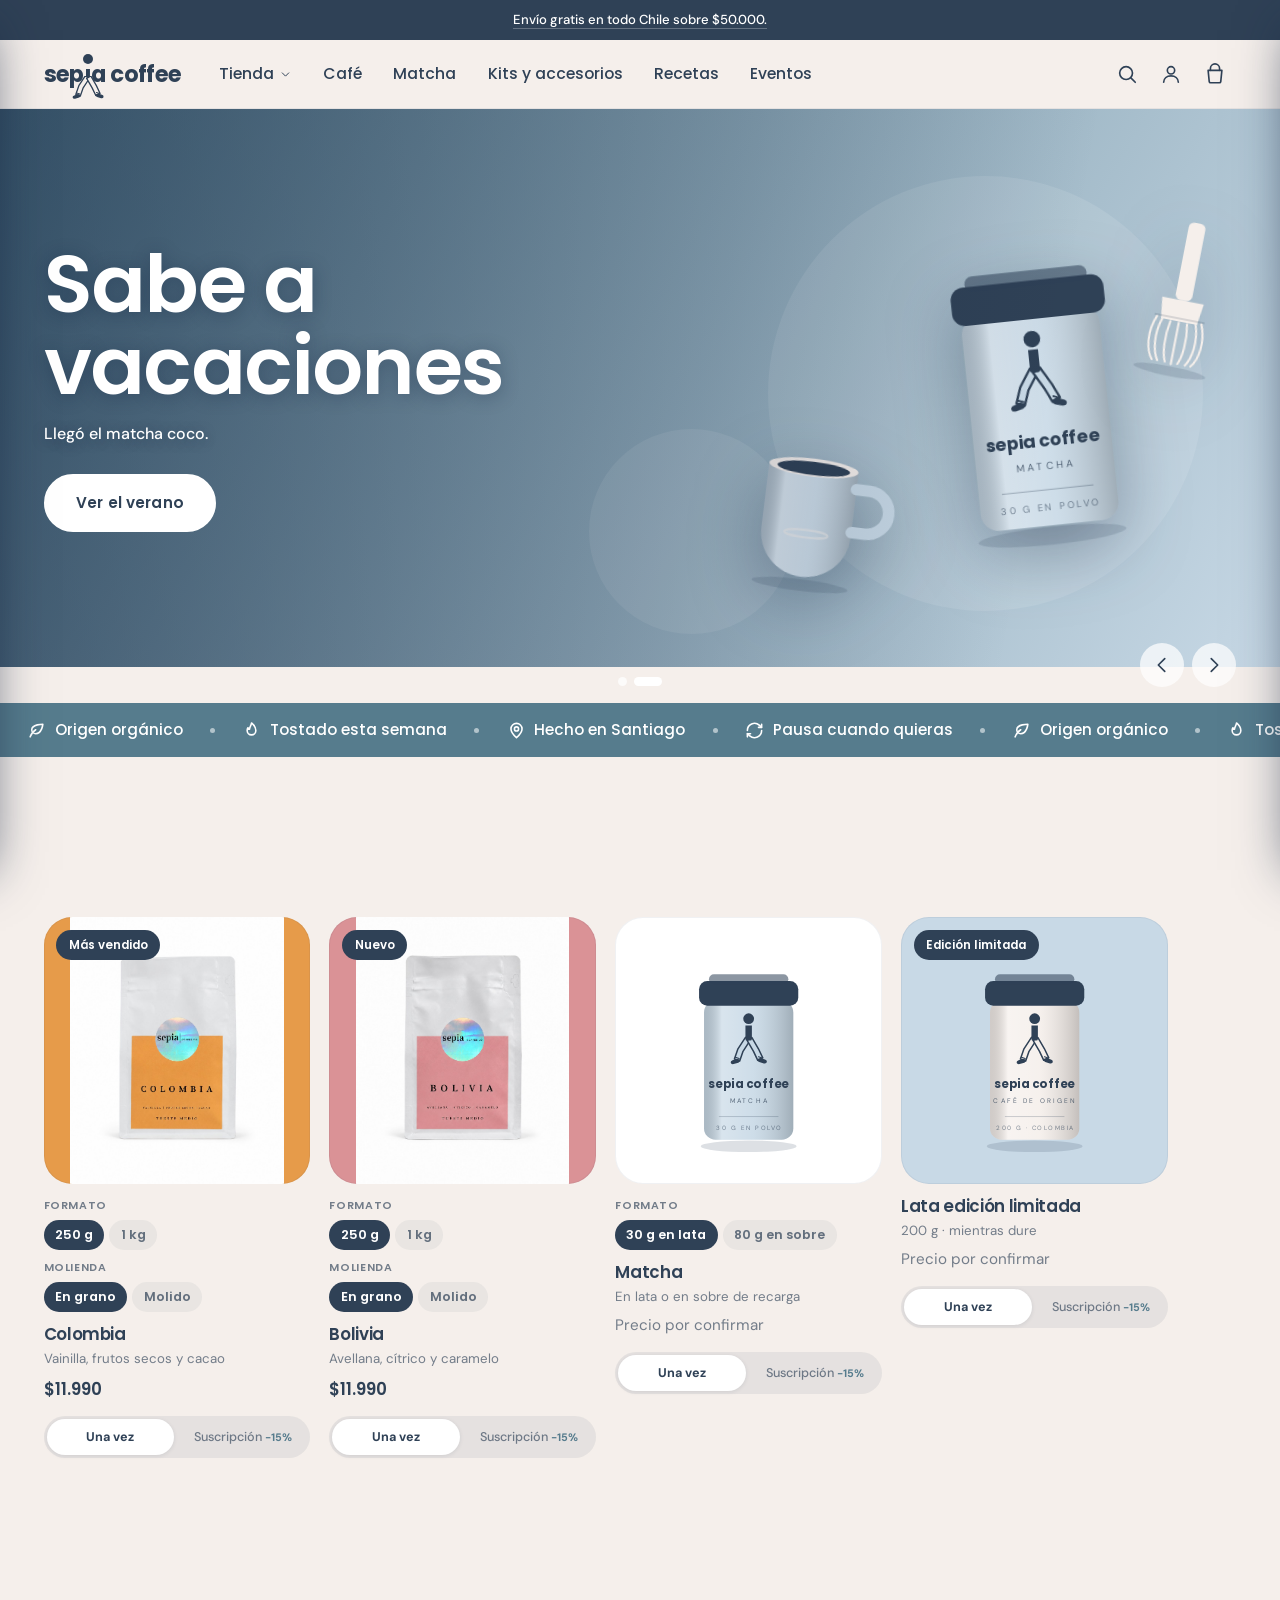
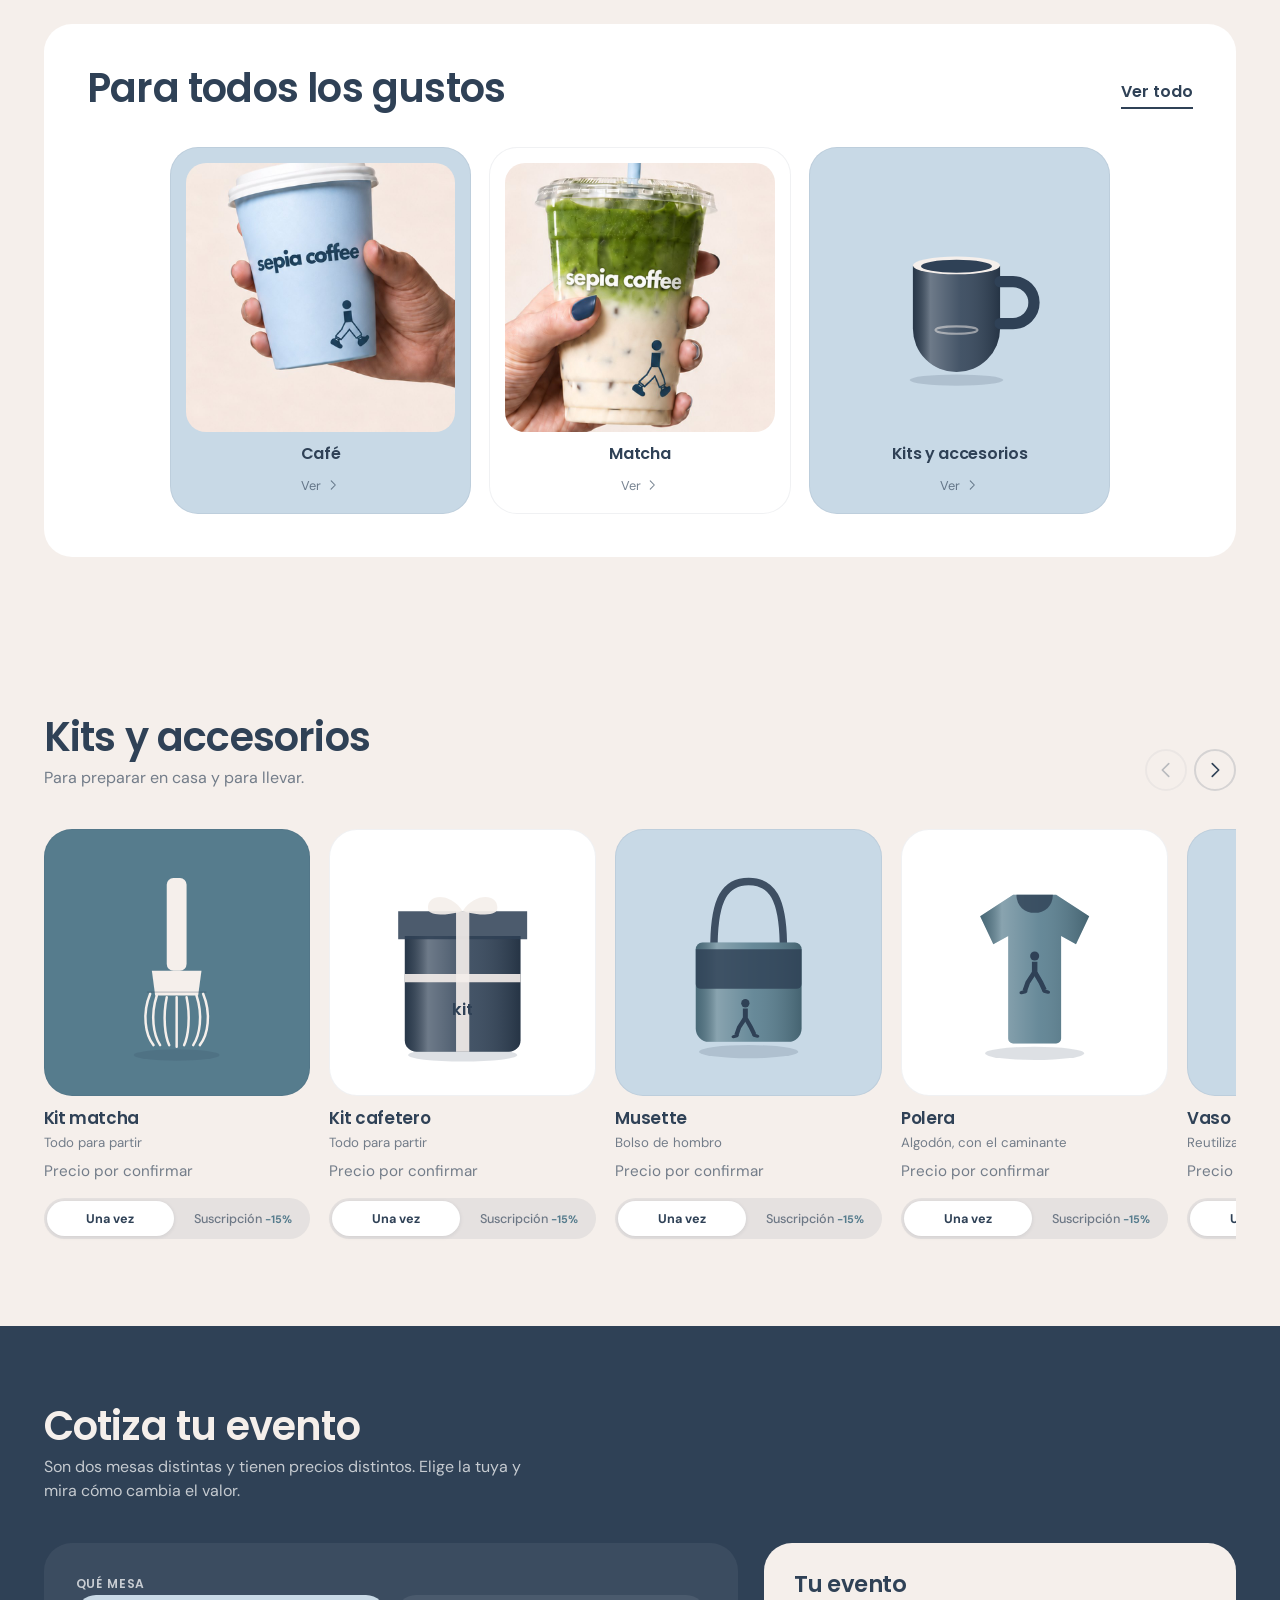
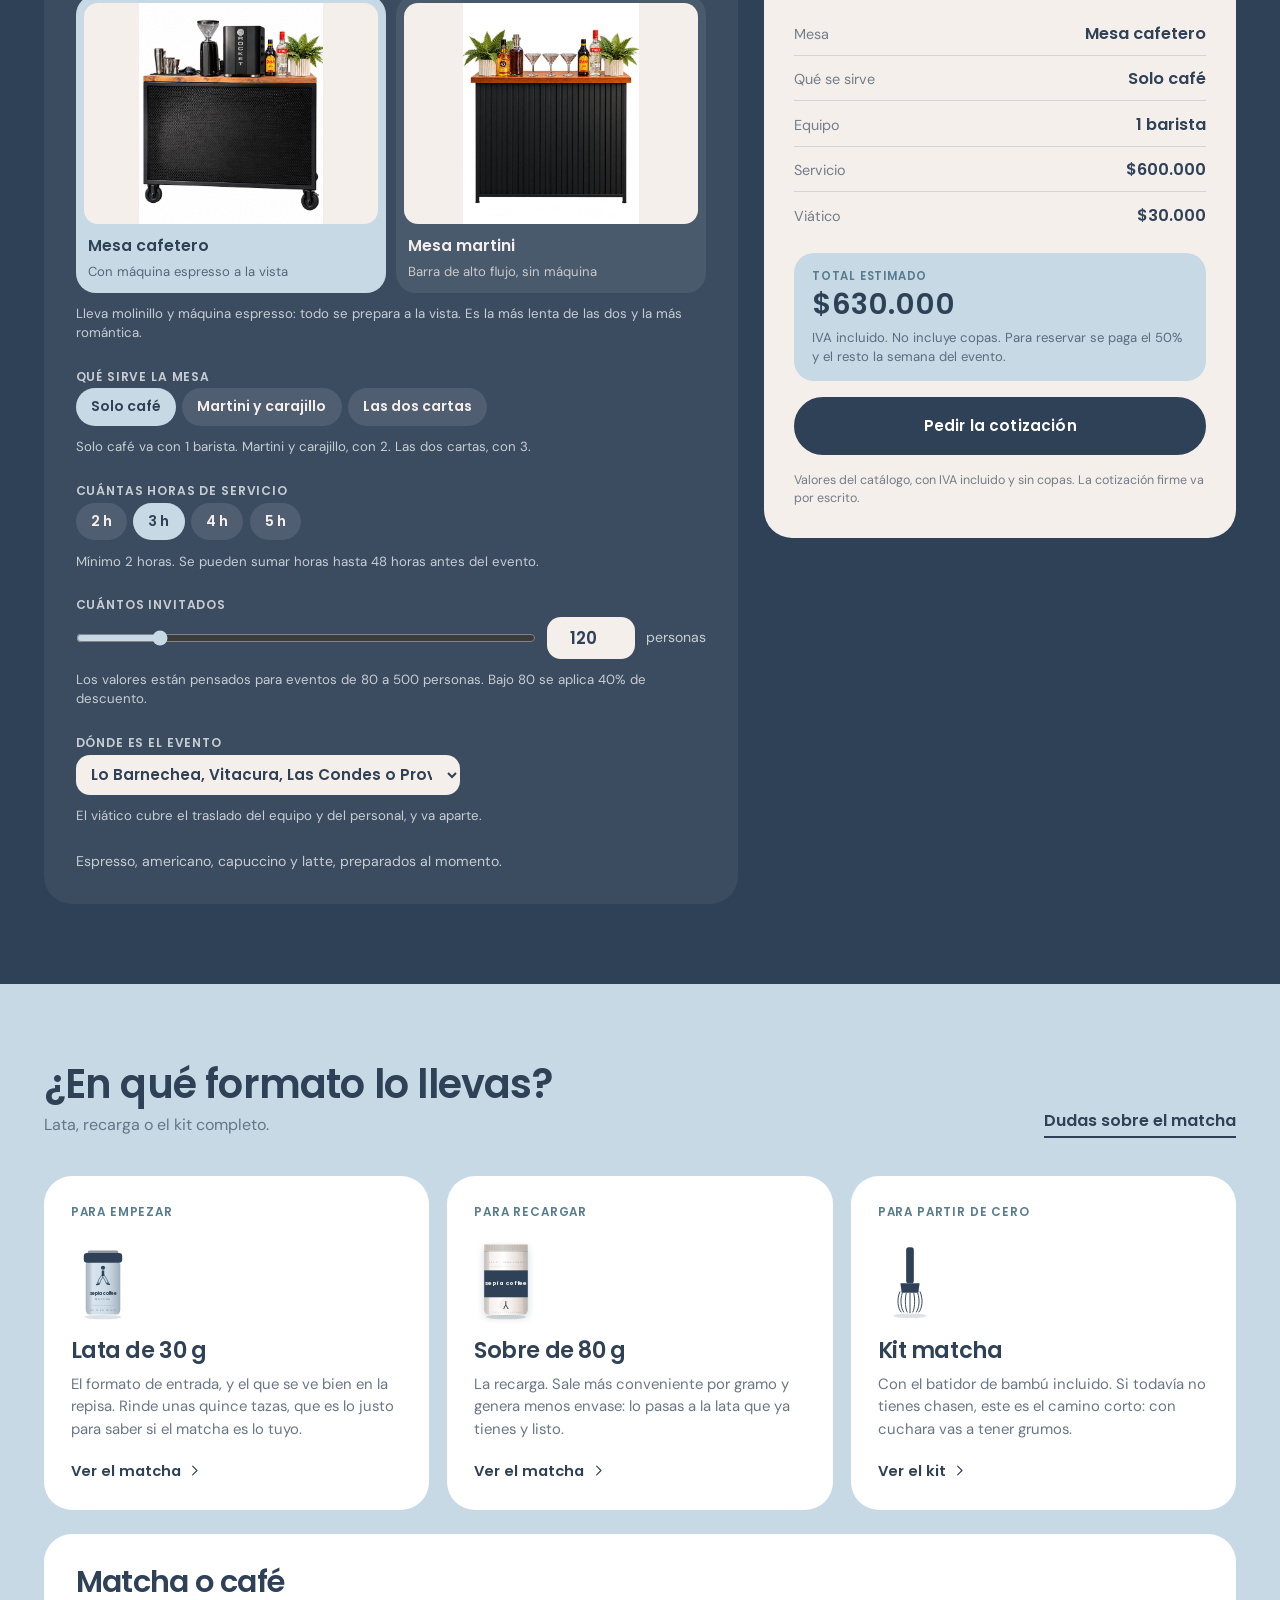
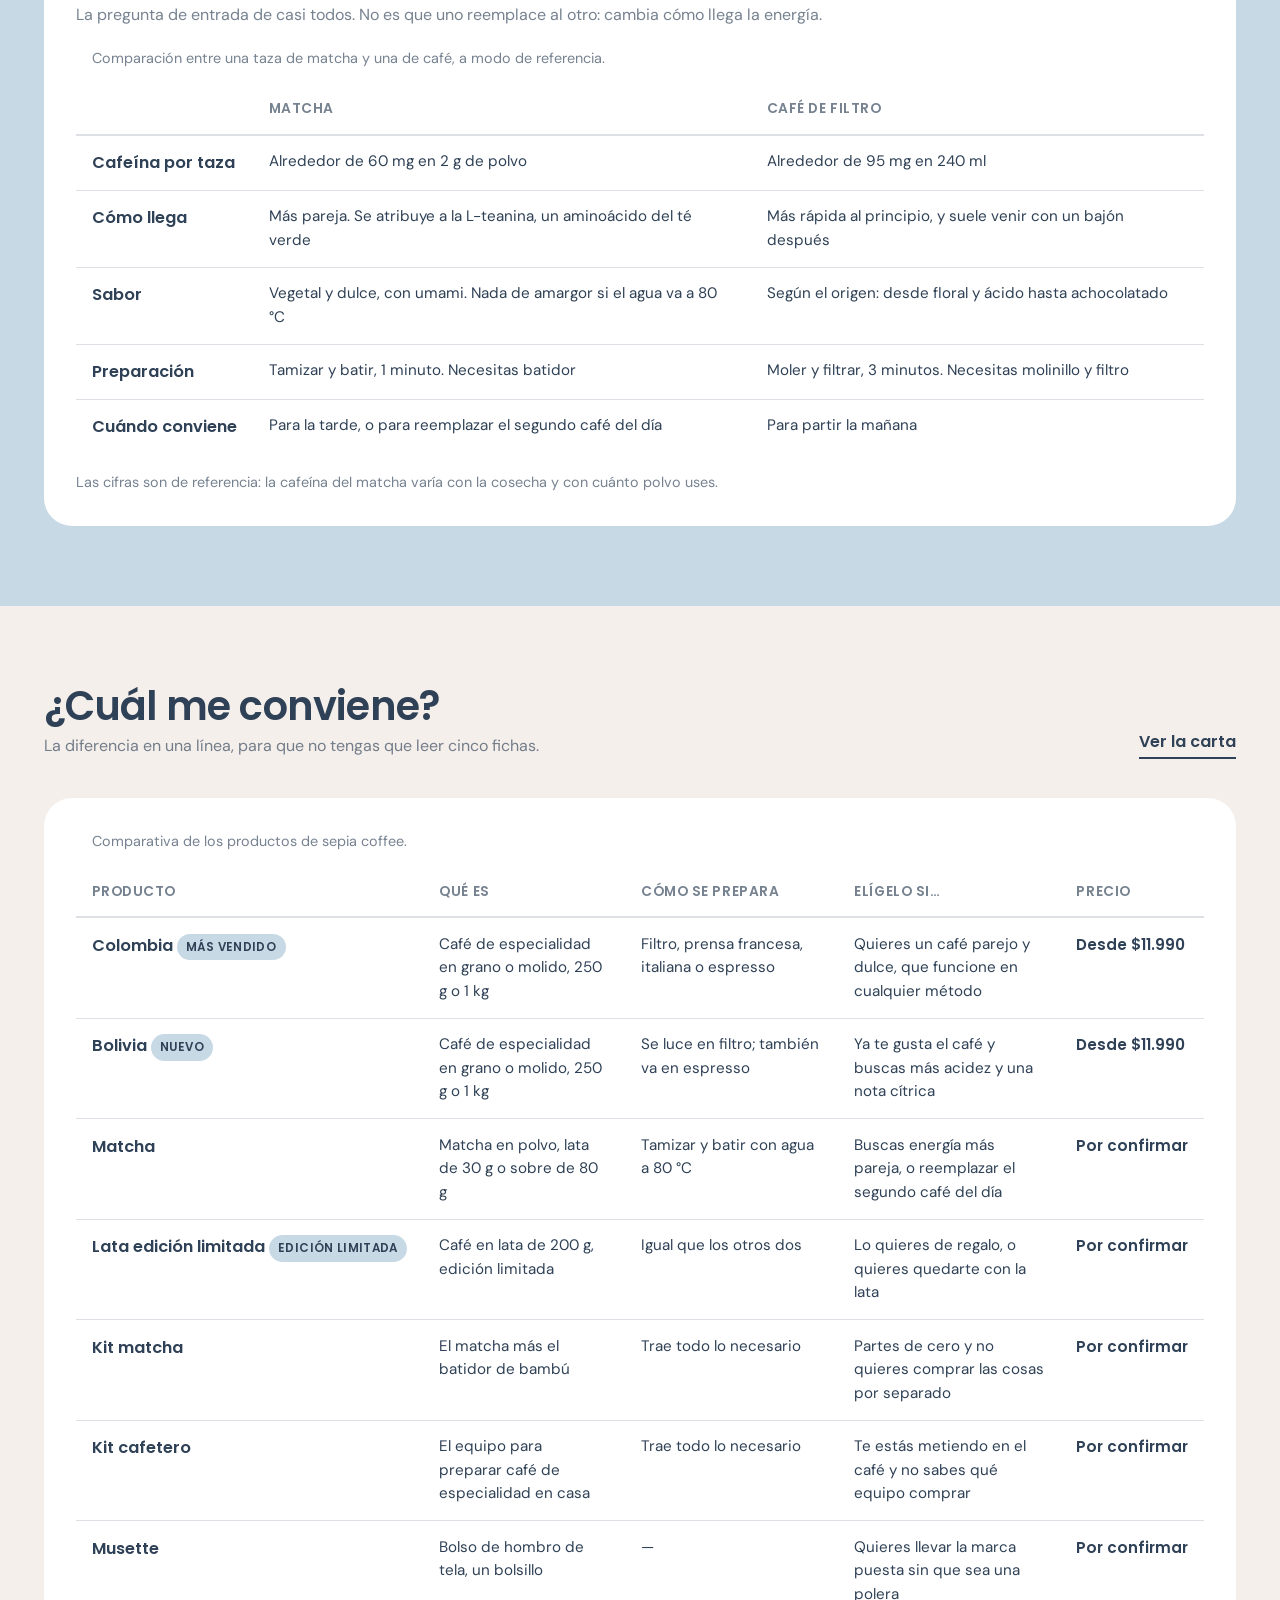
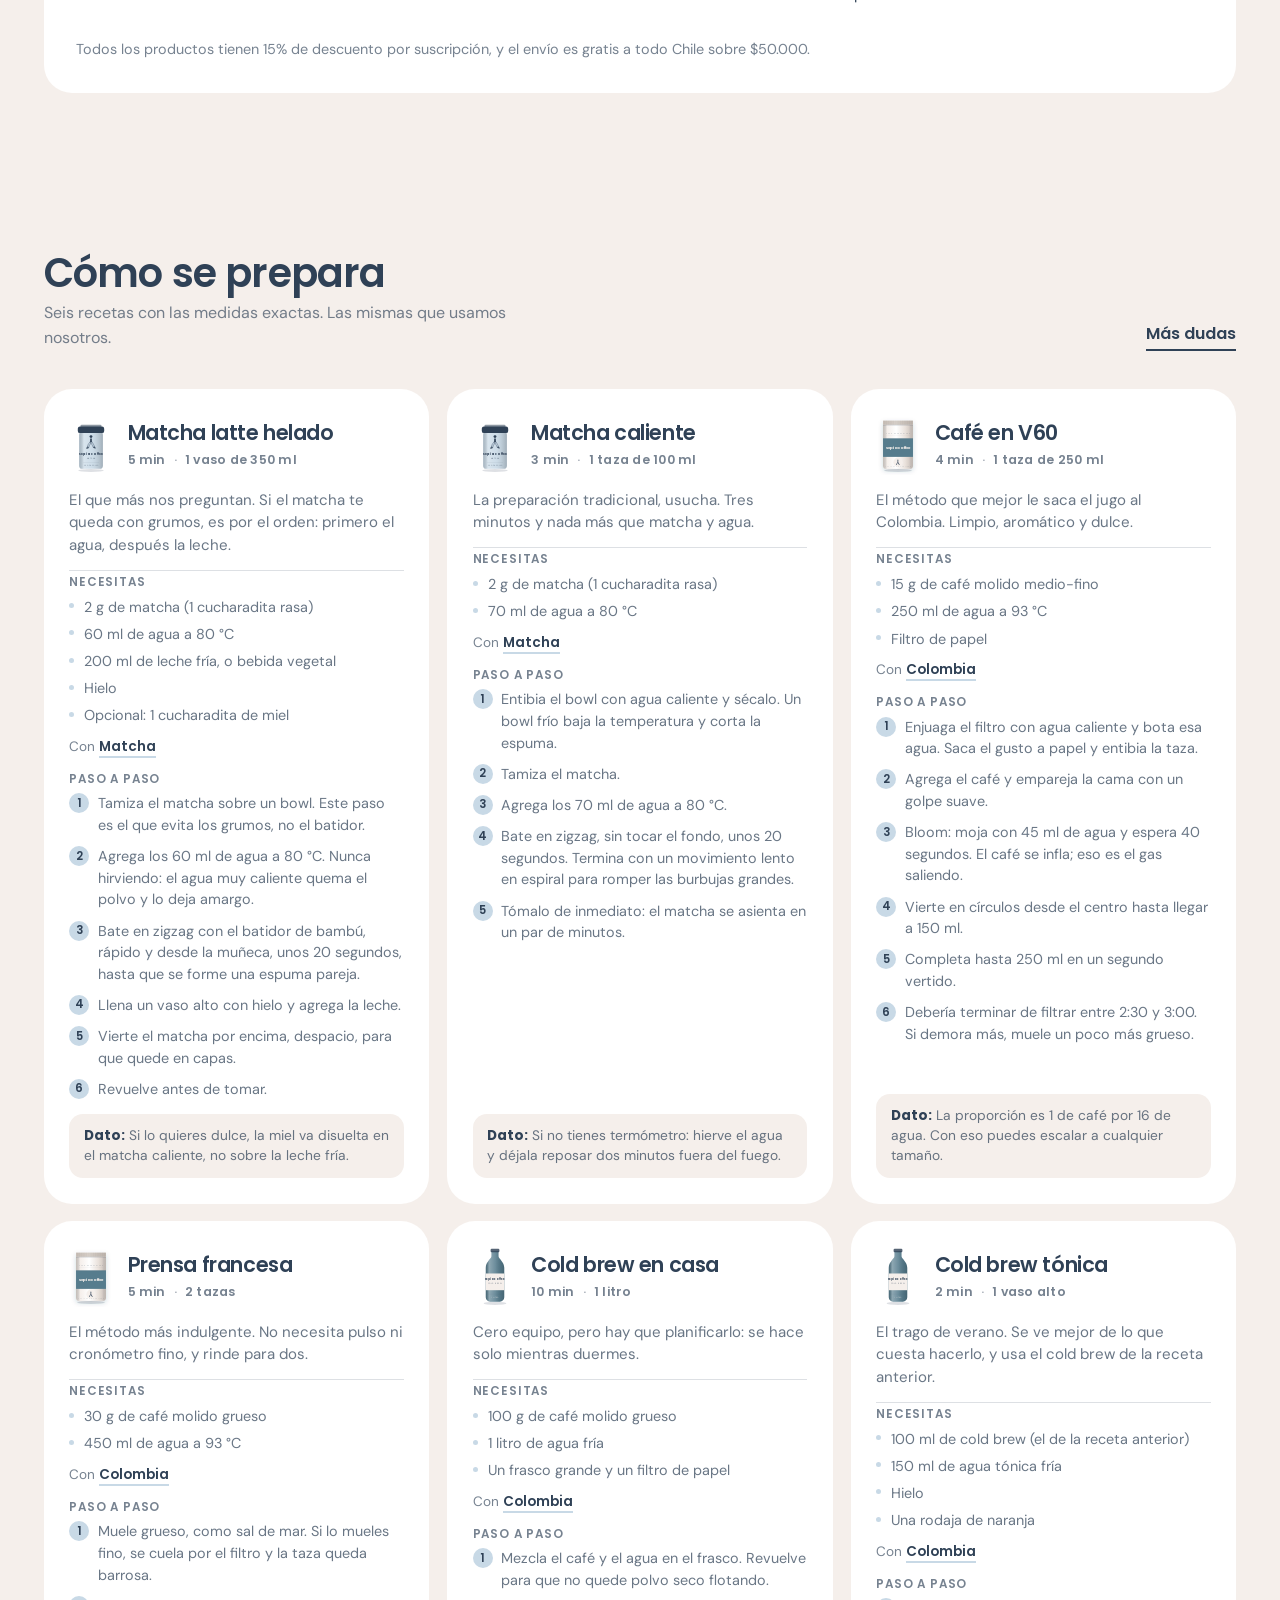
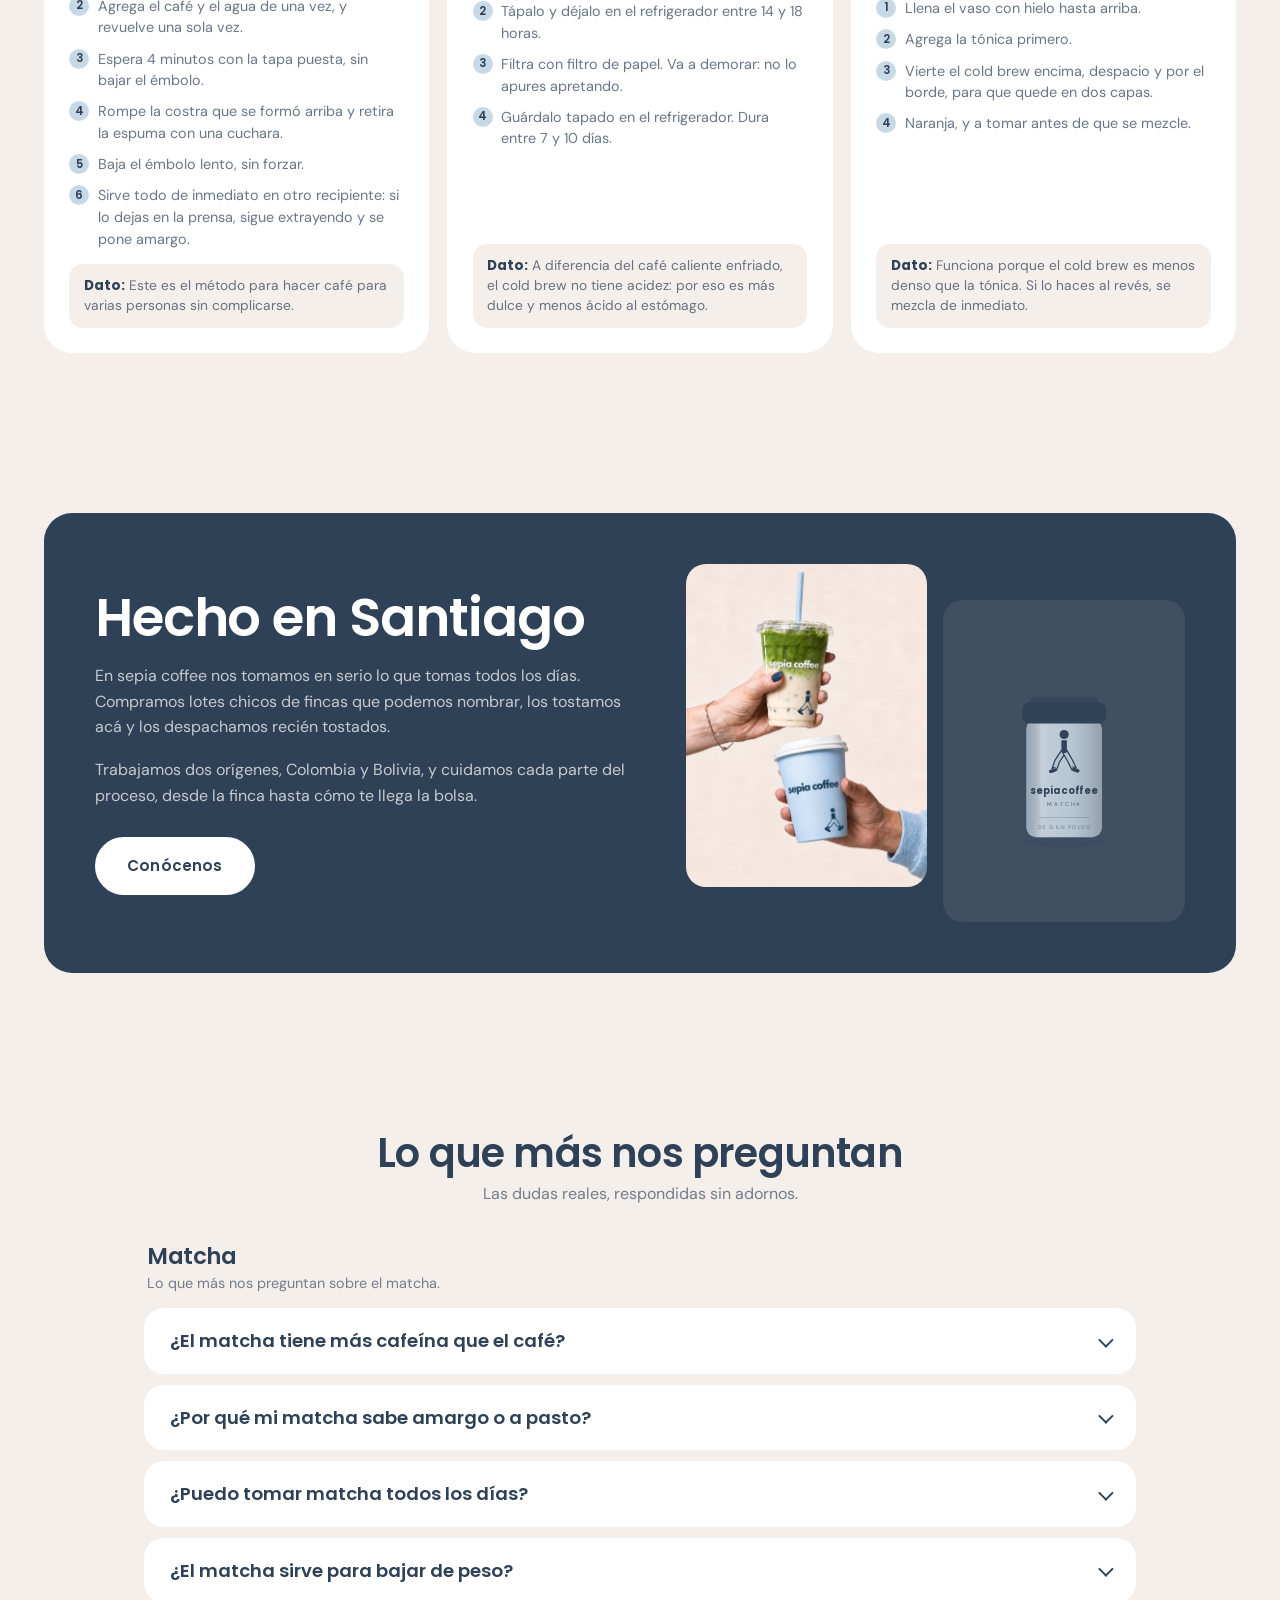
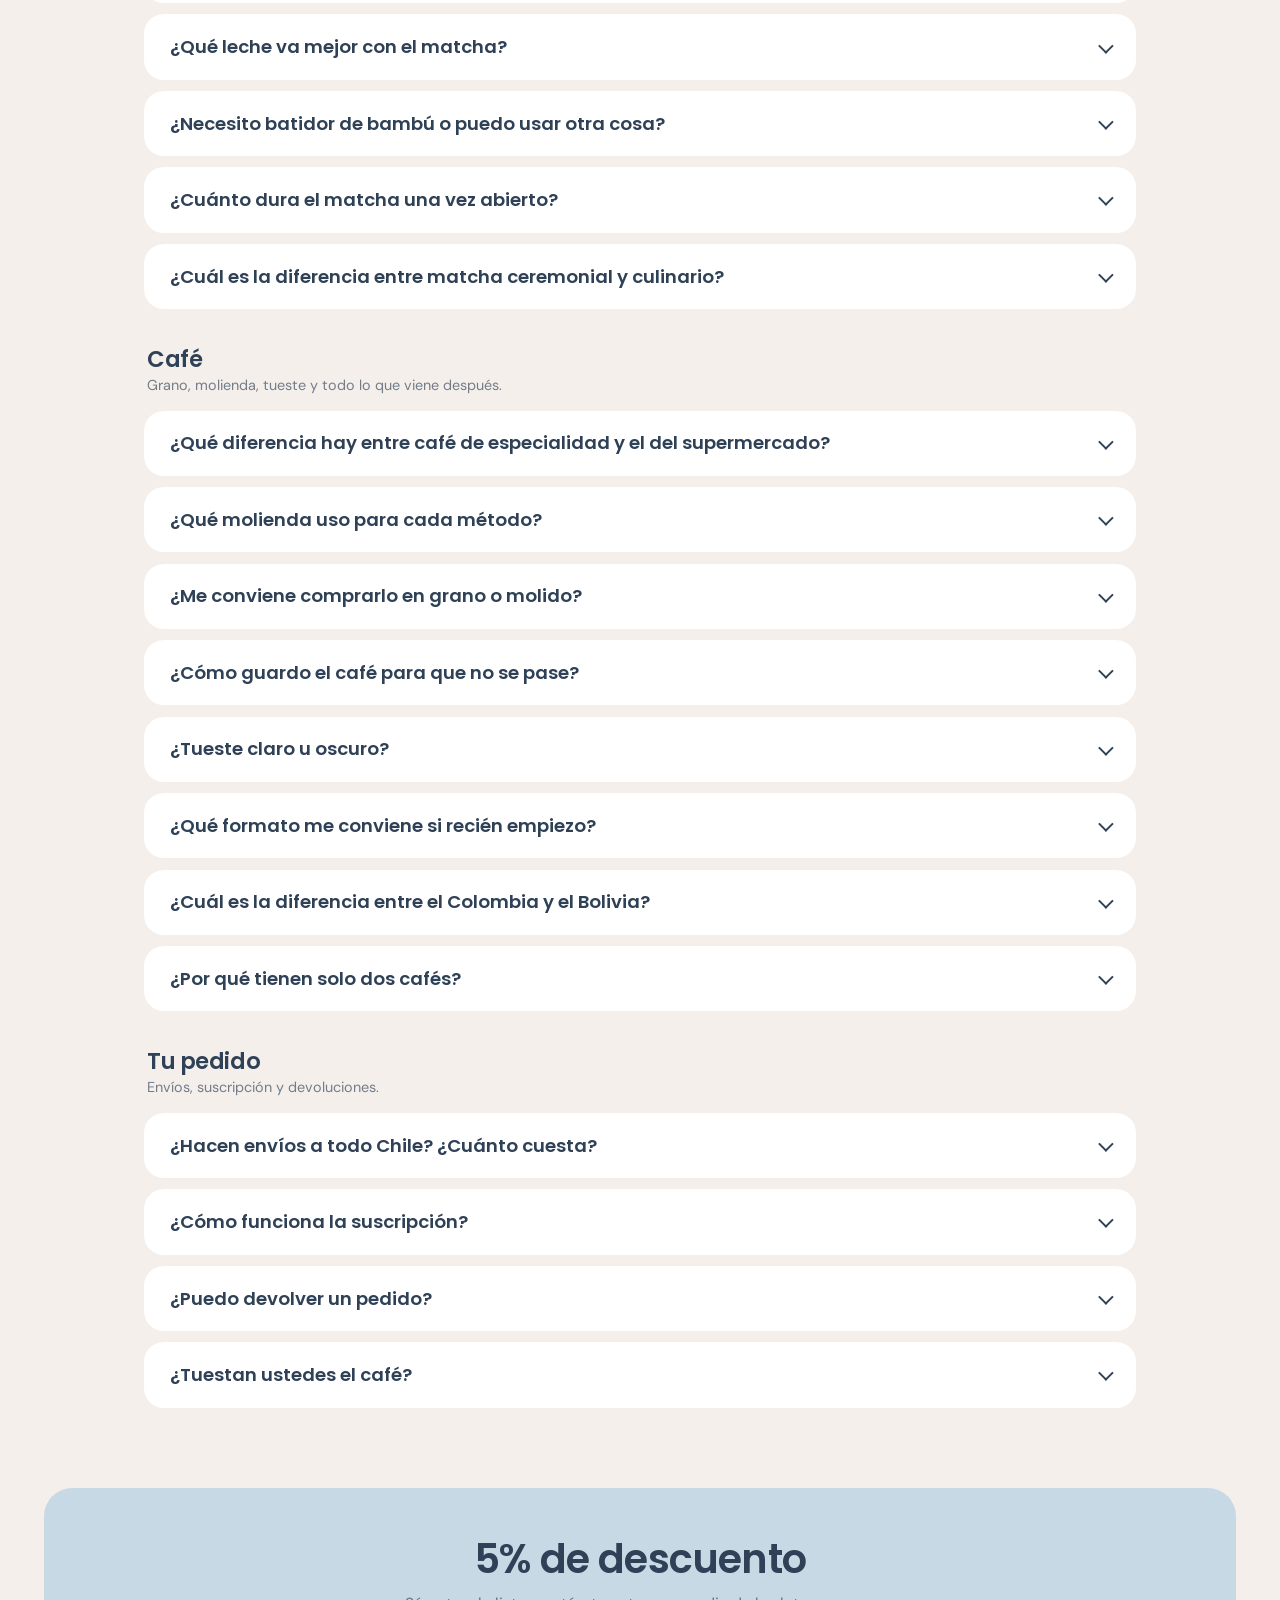
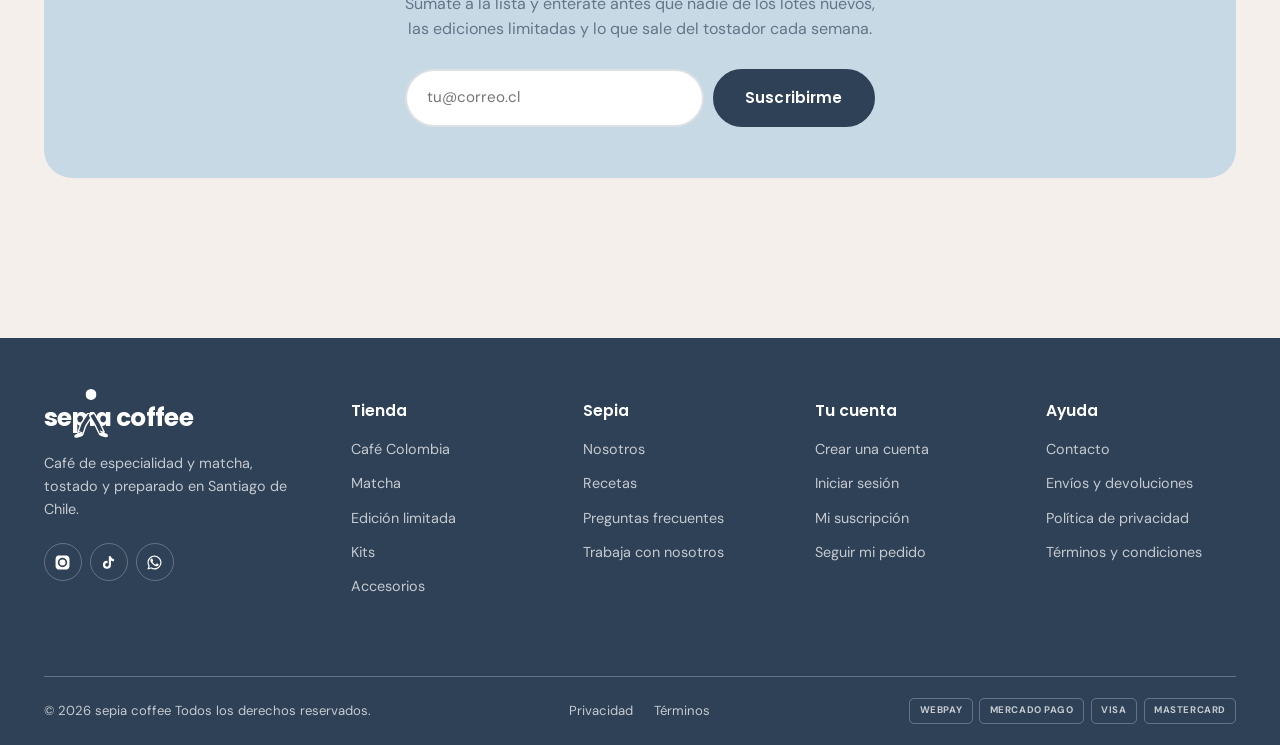
==== commit 5ce4ea36: "Pone los precios reales de los dos cafés $11.990 los 250 g y $37.990 el kilo, en grano o molido. Con" ====
--- a/index.html
+++ b/index.html
@@ -680,7 +680,24 @@
               "name": "Molienda",
               "value": "En grano"
             }
-          ]
+          ],
+          "offers": {
+            "@type": "Offer",
+            "url": "https://sepiacoffee.cl/#producto-colombia",
+            "priceCurrency": "CLP",
+            "price": "11990",
+            "availability": "https://schema.org/InStock",
+            "itemCondition": "https://schema.org/NewCondition",
+            "seller": {
+              "@id": "https://sepiacoffee.cl/#tienda"
+            },
+            "shippingDetails": {
+              "@id": "https://sepiacoffee.cl/#envio-gratis"
+            },
+            "hasMerchantReturnPolicy": {
+              "@id": "https://sepiacoffee.cl/#devoluciones"
+            }
+          }
         },
         {
           "@type": "Product",
@@ -699,7 +716,24 @@
               "name": "Molienda",
               "value": "Molido"
             }
-          ]
+          ],
+          "offers": {
+            "@type": "Offer",
+            "url": "https://sepiacoffee.cl/#producto-colombia",
+            "priceCurrency": "CLP",
+            "price": "11990",
+            "availability": "https://schema.org/InStock",
+            "itemCondition": "https://schema.org/NewCondition",
+            "seller": {
+              "@id": "https://sepiacoffee.cl/#tienda"
+            },
+            "shippingDetails": {
+              "@id": "https://sepiacoffee.cl/#envio-gratis"
+            },
+            "hasMerchantReturnPolicy": {
+              "@id": "https://sepiacoffee.cl/#devoluciones"
+            }
+          }
         },
         {
           "@type": "Product",
@@ -718,7 +752,24 @@
               "name": "Molienda",
               "value": "En grano"
             }
-          ]
+          ],
+          "offers": {
+            "@type": "Offer",
+            "url": "https://sepiacoffee.cl/#producto-colombia",
+            "priceCurrency": "CLP",
+            "price": "37990",
+            "availability": "https://schema.org/InStock",
+            "itemCondition": "https://schema.org/NewCondition",
+            "seller": {
+              "@id": "https://sepiacoffee.cl/#tienda"
+            },
+            "shippingDetails": {
+              "@id": "https://sepiacoffee.cl/#envio-gratis"
+            },
+            "hasMerchantReturnPolicy": {
+              "@id": "https://sepiacoffee.cl/#devoluciones"
+            }
+          }
         },
         {
           "@type": "Product",
@@ -737,7 +788,24 @@
               "name": "Molienda",
               "value": "Molido"
             }
-          ]
+          ],
+          "offers": {
+            "@type": "Offer",
+            "url": "https://sepiacoffee.cl/#producto-colombia",
+            "priceCurrency": "CLP",
+            "price": "37990",
+            "availability": "https://schema.org/InStock",
+            "itemCondition": "https://schema.org/NewCondition",
+            "seller": {
+              "@id": "https://sepiacoffee.cl/#tienda"
+            },
+            "shippingDetails": {
+              "@id": "https://sepiacoffee.cl/#envio-gratis"
+            },
+            "hasMerchantReturnPolicy": {
+              "@id": "https://sepiacoffee.cl/#devoluciones"
+            }
+          }
         }
       ]
     },
@@ -774,7 +842,24 @@
               "name": "Molienda",
               "value": "En grano"
             }
-          ]
+          ],
+          "offers": {
+            "@type": "Offer",
+            "url": "https://sepiacoffee.cl/#producto-bolivia",
+            "priceCurrency": "CLP",
+            "price": "11990",
+            "availability": "https://schema.org/InStock",
+            "itemCondition": "https://schema.org/NewCondition",
+            "seller": {
+              "@id": "https://sepiacoffee.cl/#tienda"
+            },
+            "shippingDetails": {
+              "@id": "https://sepiacoffee.cl/#envio-gratis"
+            },
+            "hasMerchantReturnPolicy": {
+              "@id": "https://sepiacoffee.cl/#devoluciones"
+            }
+          }
         },
         {
           "@type": "Product",
@@ -793,7 +878,24 @@
               "name": "Molienda",
               "value": "Molido"
             }
-          ]
+          ],
+          "offers": {
+            "@type": "Offer",
+            "url": "https://sepiacoffee.cl/#producto-bolivia",
+            "priceCurrency": "CLP",
+            "price": "11990",
+            "availability": "https://schema.org/InStock",
+            "itemCondition": "https://schema.org/NewCondition",
+            "seller": {
+              "@id": "https://sepiacoffee.cl/#tienda"
+            },
+            "shippingDetails": {
+              "@id": "https://sepiacoffee.cl/#envio-gratis"
+            },
+            "hasMerchantReturnPolicy": {
+              "@id": "https://sepiacoffee.cl/#devoluciones"
+            }
+          }
         },
         {
           "@type": "Product",
@@ -812,7 +914,24 @@
               "name": "Molienda",
               "value": "En grano"
             }
-          ]
+          ],
+          "offers": {
+            "@type": "Offer",
+            "url": "https://sepiacoffee.cl/#producto-bolivia",
+            "priceCurrency": "CLP",
+            "price": "37990",
+            "availability": "https://schema.org/InStock",
+            "itemCondition": "https://schema.org/NewCondition",
+            "seller": {
+              "@id": "https://sepiacoffee.cl/#tienda"
+            },
+            "shippingDetails": {
+              "@id": "https://sepiacoffee.cl/#envio-gratis"
+            },
+            "hasMerchantReturnPolicy": {
+              "@id": "https://sepiacoffee.cl/#devoluciones"
+            }
+          }
         },
         {
           "@type": "Product",
@@ -831,7 +950,24 @@
               "name": "Molienda",
               "value": "Molido"
             }
-          ]
+          ],
+          "offers": {
+            "@type": "Offer",
+            "url": "https://sepiacoffee.cl/#producto-bolivia",
+            "priceCurrency": "CLP",
+            "price": "37990",
+            "availability": "https://schema.org/InStock",
+            "itemCondition": "https://schema.org/NewCondition",
+            "seller": {
+              "@id": "https://sepiacoffee.cl/#tienda"
+            },
+            "shippingDetails": {
+              "@id": "https://sepiacoffee.cl/#envio-gratis"
+            },
+            "hasMerchantReturnPolicy": {
+              "@id": "https://sepiacoffee.cl/#devoluciones"
+            }
+          }
         }
       ]
     },
@@ -2657,21 +2793,21 @@
     <div class="car">
       <div class="car-pista rev" data-pista="cafes">
         <article class="prod" id="producto-colombia" data-id="colombia" data-nombre="Colombia"
-                 data-precio="" data-precio-txt="Precio por confirmar"
-                 data-variantes='{&quot;250 g · En grano&quot;: null, &quot;250 g · Molido&quot;: null, &quot;1 kg · En grano&quot;: null, &quot;1 kg · Molido&quot;: null}'
+                 data-precio="11990" data-precio-txt="$11.990"
+                 data-variantes='{&quot;250 g · En grano&quot;: 11990, &quot;250 g · Molido&quot;: 11990, &quot;1 kg · En grano&quot;: 37990, &quot;1 kg · Molido&quot;: 37990}'
                  data-tono="#E69B4A" data-acento="#2F4156" data-arte="i-bolsa" data-cat="Café en grano">
           <div class="prod-media" style="--tono:#E69B4A">
             <img class="foto" src="assets/fotos/prod-colombia.jpg" alt="Bolsa blanca de café de especialidad Colombia de sepia coffee, con la etiqueta naranja y el sello holográfico" loading="lazy" decoding="async" onerror="this.remove()">
             <img class="foto alterna" src="assets/fotos/prod-colombia-2.jpg" alt="La bolsa de Colombia sobre un tronco de madera, con granos de café al lado" loading="lazy" decoding="async" onerror="this.remove()">
             <svg class="arte" viewBox="0 0 200 272" style="--acento:#2F4156" role="img" aria-label="Colombia"><use href="#i-bolsa"/></svg>
             <span class="prod-etq">Más vendido</span>
-            <button class="prod-rapido" type="button" data-agregar disabled><svg class="ic" style="width:17px;height:17px" viewBox="0 0 24 24" aria-hidden="true"><use href="#i-mas"/></svg><span data-etq-agregar>Pronto</span></button>
+            <button class="prod-rapido" type="button" data-agregar><svg class="ic" style="width:17px;height:17px" viewBox="0 0 24 24" aria-hidden="true"><use href="#i-mas"/></svg><span data-etq-agregar>Agregar · $11.990</span></button>
           </div>
           <div class="opciones"><div class="opcion" data-eje="Formato"><span class="opcion-et">Formato</span><div class="opcion-chips"><button type="button" data-val="250 g" aria-pressed="true">250 g</button><button type="button" data-val="1 kg" aria-pressed="false">1 kg</button></div></div><div class="opcion" data-eje="Molienda"><span class="opcion-et">Molienda</span><div class="opcion-chips"><button type="button" data-val="En grano" aria-pressed="true">En grano</button><button type="button" data-val="Molido" aria-pressed="false">Molido</button></div></div></div>
           <div class="prod-info">
             <h3>Colombia</h3>
             <p class="prod-sub">Vainilla, frutos secos y cacao</p>
-            <p class="prod-precio pendiente" data-precio-txt>Precio por confirmar</p>
+            <p class="prod-precio" data-precio-txt>$11.990</p>
           </div>
           <div class="compra" role="group" aria-label="Tipo de compra de Colombia">
             <button type="button" data-plan="unica" aria-pressed="true">Una vez</button>
@@ -2679,21 +2815,21 @@
           </div>
         </article>
         <article class="prod" id="producto-bolivia" data-id="bolivia" data-nombre="Bolivia"
-                 data-precio="" data-precio-txt="Precio por confirmar"
-                 data-variantes='{&quot;250 g · En grano&quot;: null, &quot;250 g · Molido&quot;: null, &quot;1 kg · En grano&quot;: null, &quot;1 kg · Molido&quot;: null}'
+                 data-precio="11990" data-precio-txt="$11.990"
+                 data-variantes='{&quot;250 g · En grano&quot;: 11990, &quot;250 g · Molido&quot;: 11990, &quot;1 kg · En grano&quot;: 37990, &quot;1 kg · Molido&quot;: 37990}'
                  data-tono="#DA9296" data-acento="#2F4156" data-arte="i-bolsa" data-cat="Café en grano">
           <div class="prod-media" style="--tono:#DA9296">
             <img class="foto" src="assets/fotos/prod-bolivia.jpg" alt="Bolsa blanca de café de especialidad Bolivia de sepia coffee, con la etiqueta rosada y el sello holográfico" loading="lazy" decoding="async" onerror="this.remove()">
             <img class="foto alterna" src="assets/fotos/prod-bolivia-2.jpg" alt="La bolsa de Bolivia sobre un tronco de madera, con granos de café al lado" loading="lazy" decoding="async" onerror="this.remove()">
             <svg class="arte" viewBox="0 0 200 272" style="--acento:#2F4156" role="img" aria-label="Bolivia"><use href="#i-bolsa"/></svg>
             <span class="prod-etq">Nuevo</span>
-            <button class="prod-rapido" type="button" data-agregar disabled><svg class="ic" style="width:17px;height:17px" viewBox="0 0 24 24" aria-hidden="true"><use href="#i-mas"/></svg><span data-etq-agregar>Pronto</span></button>
+            <button class="prod-rapido" type="button" data-agregar><svg class="ic" style="width:17px;height:17px" viewBox="0 0 24 24" aria-hidden="true"><use href="#i-mas"/></svg><span data-etq-agregar>Agregar · $11.990</span></button>
           </div>
           <div class="opciones"><div class="opcion" data-eje="Formato"><span class="opcion-et">Formato</span><div class="opcion-chips"><button type="button" data-val="250 g" aria-pressed="true">250 g</button><button type="button" data-val="1 kg" aria-pressed="false">1 kg</button></div></div><div class="opcion" data-eje="Molienda"><span class="opcion-et">Molienda</span><div class="opcion-chips"><button type="button" data-val="En grano" aria-pressed="true">En grano</button><button type="button" data-val="Molido" aria-pressed="false">Molido</button></div></div></div>
           <div class="prod-info">
             <h3>Bolivia</h3>
             <p class="prod-sub">Avellana, cítrico y caramelo</p>
-            <p class="prod-precio pendiente" data-precio-txt>Precio por confirmar</p>
+            <p class="prod-precio" data-precio-txt>$11.990</p>
           </div>
           <div class="compra" role="group" aria-label="Tipo de compra de Bolivia">
             <button type="button" data-plan="unica" aria-pressed="true">Una vez</button>
@@ -3182,39 +3318,46 @@
               <th scope="row">Colombia <span class="pildora">Más vendido</span></th>
               <td data-etq="Qué es">Café de especialidad en grano o molido, 250 g o 1 kg</td>
               <td data-etq="Cómo se prepara">Filtro, prensa francesa, italiana o espresso</td>
-              <td data-etq="Elígelo si…">Quieres café recién tostado y eliges tú el método</td>
-              <td data-etq="Precio" class="precio">Por confirmar</td>
+              <td data-etq="Elígelo si…">Quieres un café parejo y dulce, que funcione en cualquier método</td>
+              <td data-etq="Precio" class="precio">Desde $11.990</td>
             </tr>
             <tr>
-              <th scope="row">Lata edición limitada <span class="pildora">Edición limitada</span></th>
-              <td data-etq="Qué es">El mismo café en lata de 200 g</td>
-              <td data-etq="Cómo se prepara">Igual que el Colombia</td>
-              <td data-etq="Elígelo si…">Lo quieres de regalo, o quieres la lata para guardar el sobre</td>
-              <td data-etq="Precio" class="precio">Por confirmar</td>
+              <th scope="row">Bolivia <span class="pildora">Nuevo</span></th>
+              <td data-etq="Qué es">Café de especialidad en grano o molido, 250 g o 1 kg</td>
+              <td data-etq="Cómo se prepara">Se luce en filtro; también va en espresso</td>
+              <td data-etq="Elígelo si…">Ya te gusta el café y buscas más acidez y una nota cítrica</td>
+              <td data-etq="Precio" class="precio">Desde $11.990</td>
             </tr>
             <tr>
-              <th scope="row">Matcha</th>
+              <th scope="row">Matcha </th>
               <td data-etq="Qué es">Matcha en polvo, lata de 30 g o sobre de 80 g</td>
               <td data-etq="Cómo se prepara">Tamizar y batir con agua a 80 °C</td>
               <td data-etq="Elígelo si…">Buscas energía más pareja, o reemplazar el segundo café del día</td>
               <td data-etq="Precio" class="precio">Por confirmar</td>
             </tr>
             <tr>
-              <th scope="row">Kit matcha</th>
+              <th scope="row">Lata edición limitada <span class="pildora">Edición limitada</span></th>
+              <td data-etq="Qué es">Café en lata de 200 g, edición limitada</td>
+              <td data-etq="Cómo se prepara">Igual que los otros dos</td>
+              <td data-etq="Elígelo si…">Lo quieres de regalo, o quieres quedarte con la lata</td>
+              <td data-etq="Precio" class="precio">Por confirmar</td>
+            </tr>
+            <tr>
+              <th scope="row">Kit matcha </th>
               <td data-etq="Qué es">El matcha más el batidor de bambú</td>
               <td data-etq="Cómo se prepara">Trae todo lo necesario</td>
               <td data-etq="Elígelo si…">Partes de cero y no quieres comprar las cosas por separado</td>
               <td data-etq="Precio" class="precio">Por confirmar</td>
             </tr>
             <tr>
-              <th scope="row">Kit cafetero</th>
+              <th scope="row">Kit cafetero </th>
               <td data-etq="Qué es">El equipo para preparar café de especialidad en casa</td>
               <td data-etq="Cómo se prepara">Trae todo lo necesario</td>
               <td data-etq="Elígelo si…">Te estás metiendo en el café y no sabes qué equipo comprar</td>
               <td data-etq="Precio" class="precio">Por confirmar</td>
             </tr>
             <tr>
-              <th scope="row">Musette</th>
+              <th scope="row">Musette </th>
               <td data-etq="Qué es">Bolso de hombro de tela, un bolsillo</td>
               <td data-etq="Cómo se prepara">—</td>
               <td data-etq="Elígelo si…">Quieres llevar la marca puesta sin que sea una polera</td>
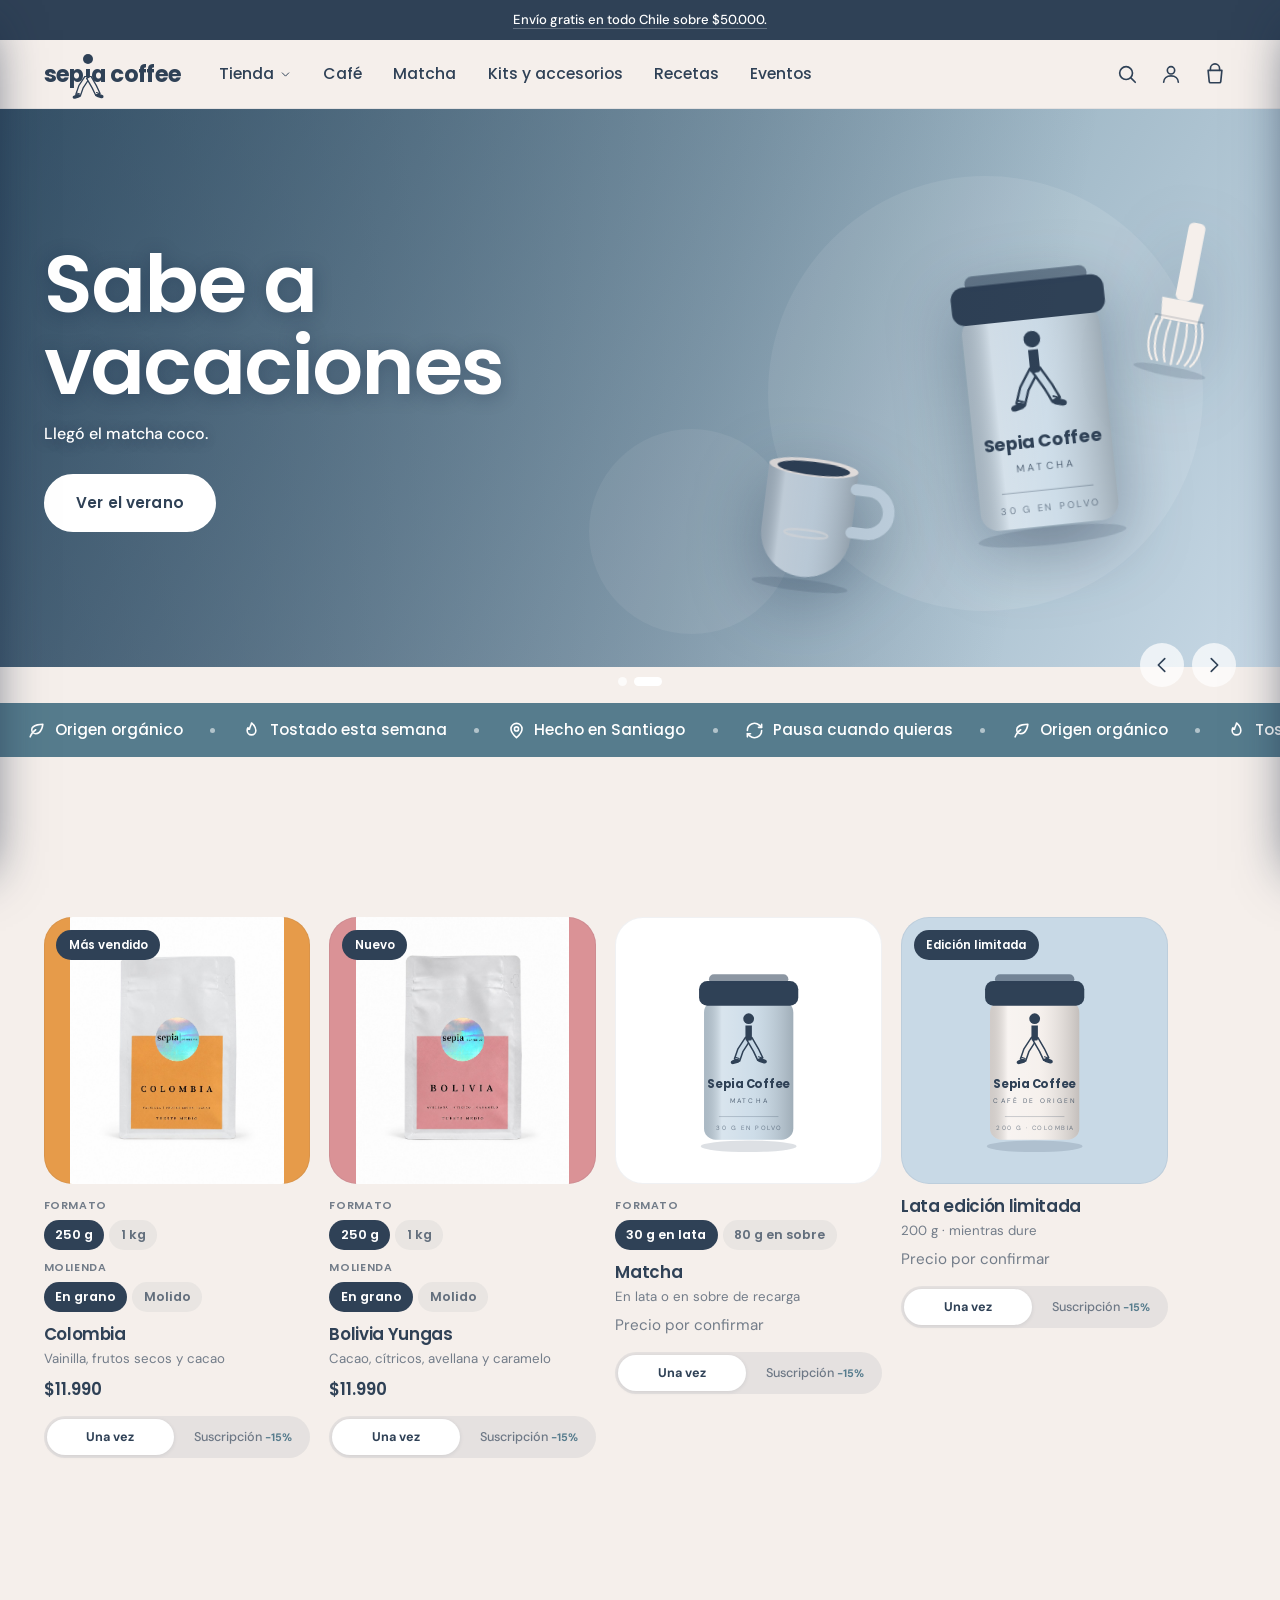
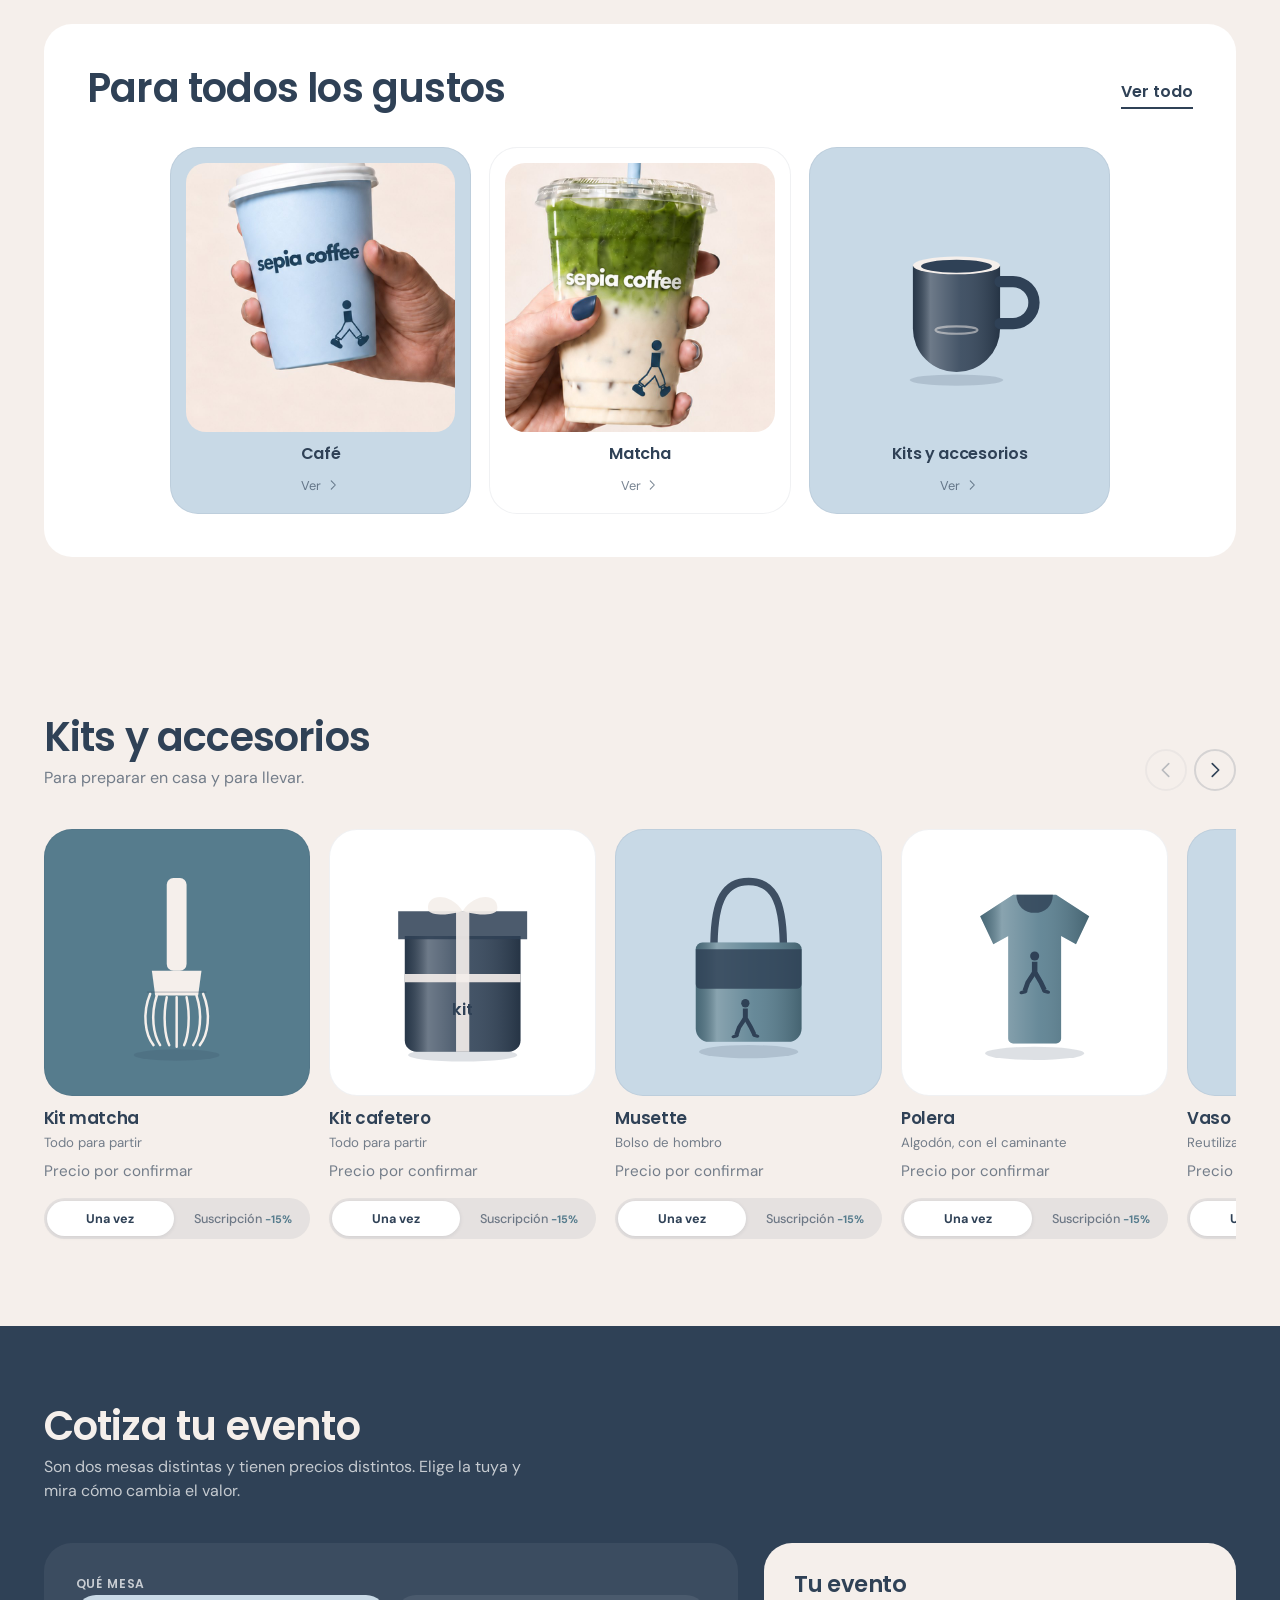
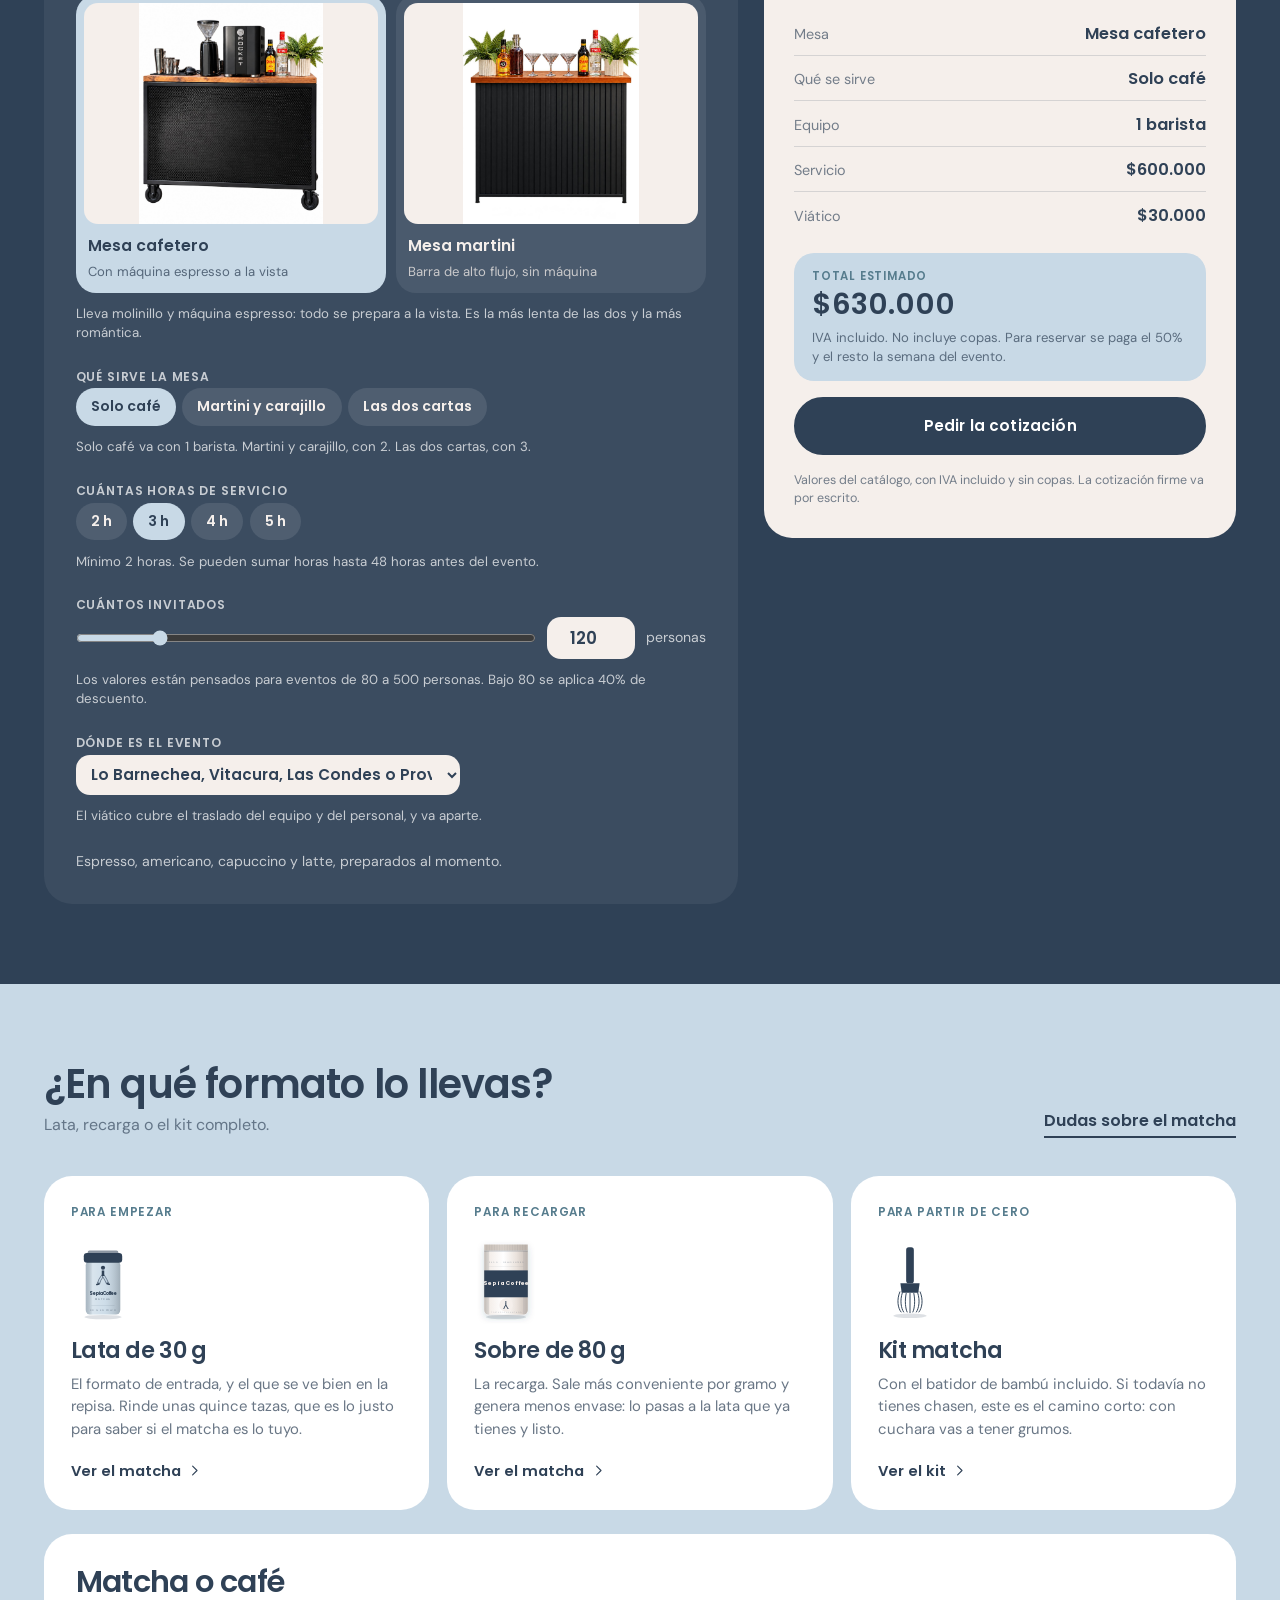
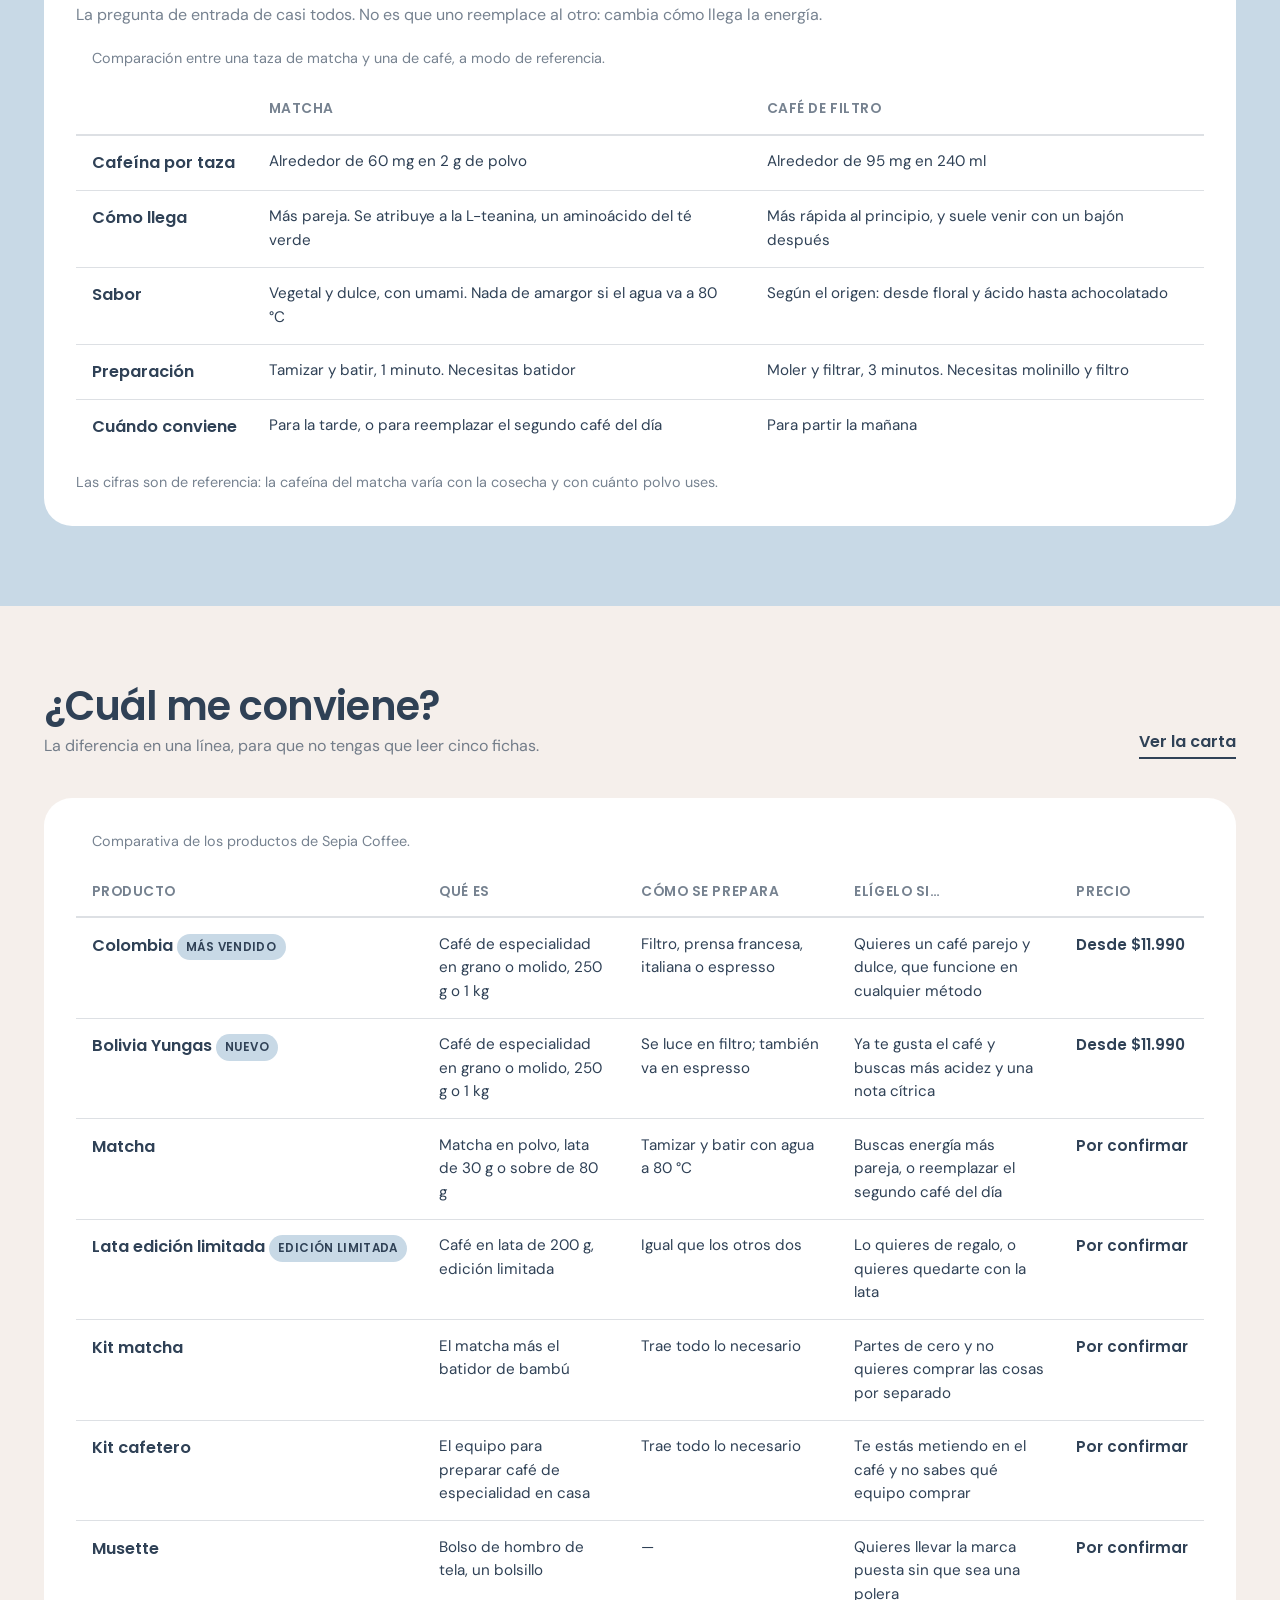
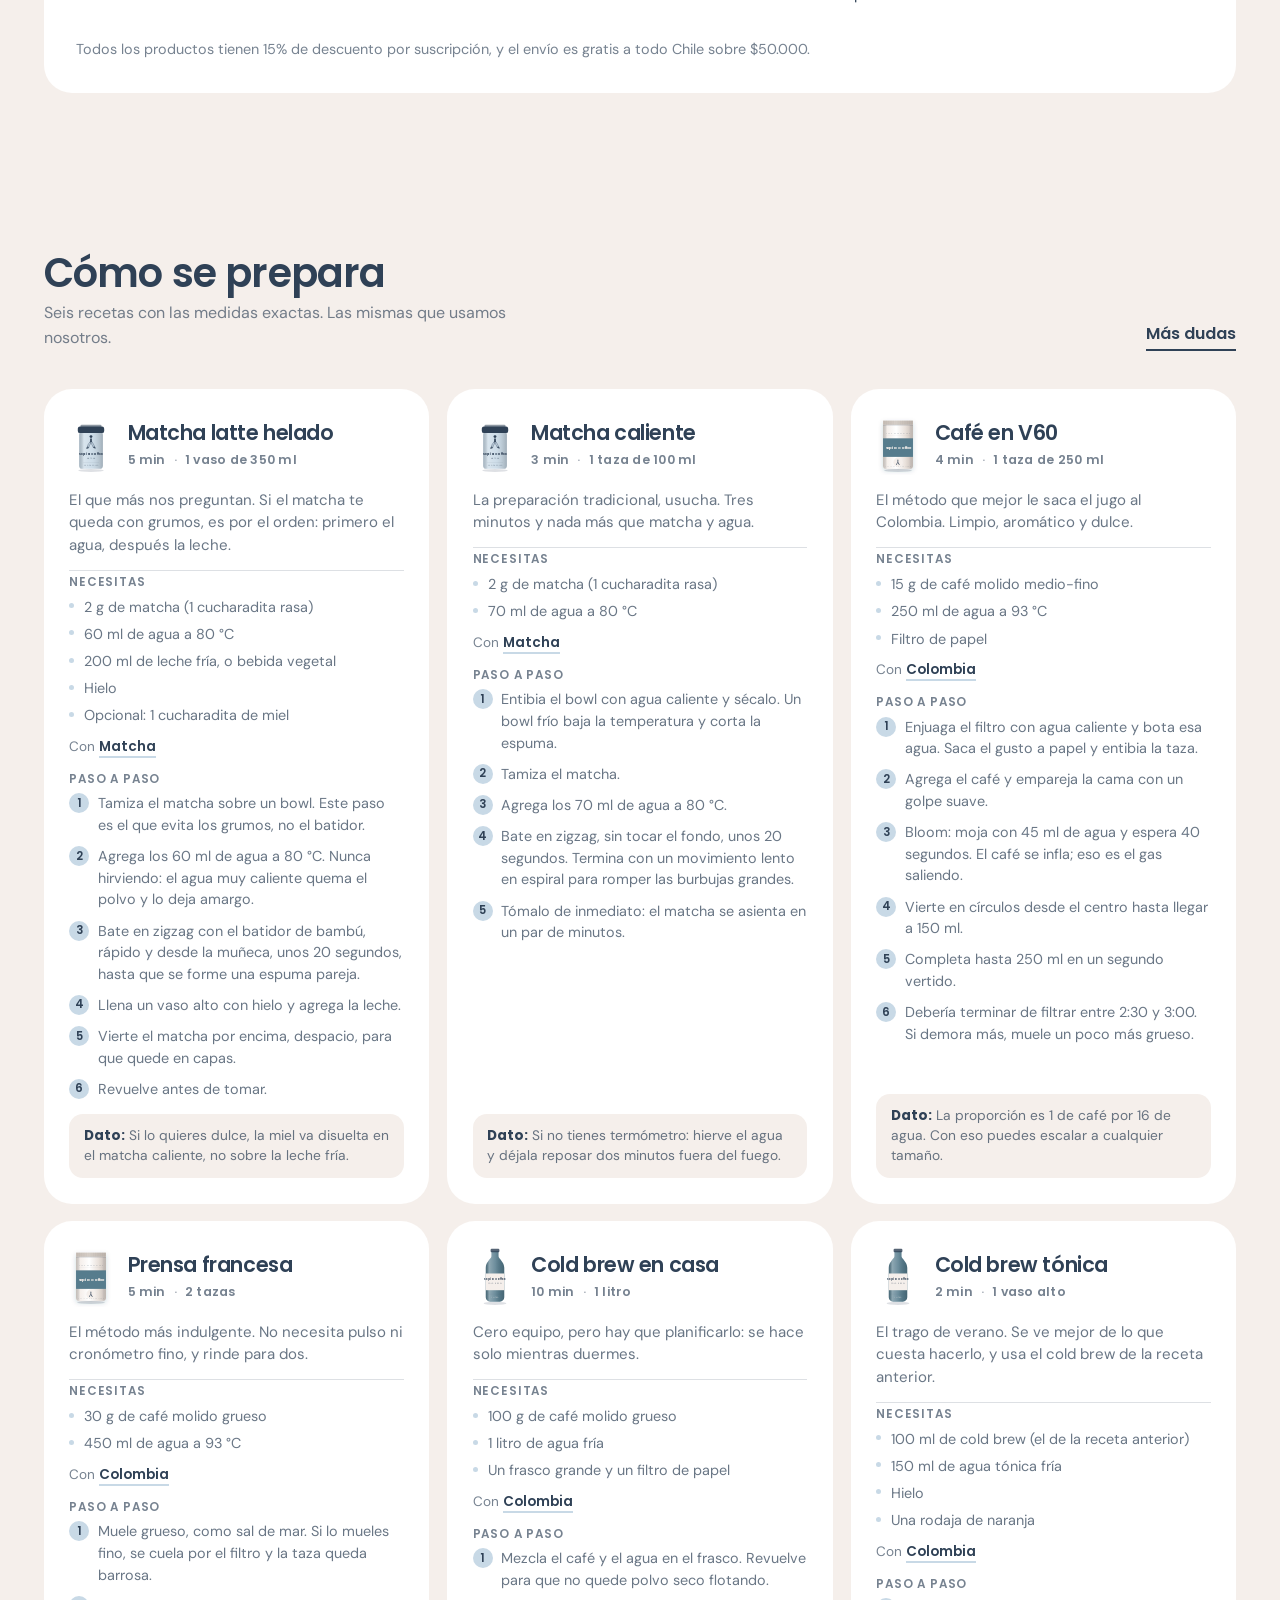
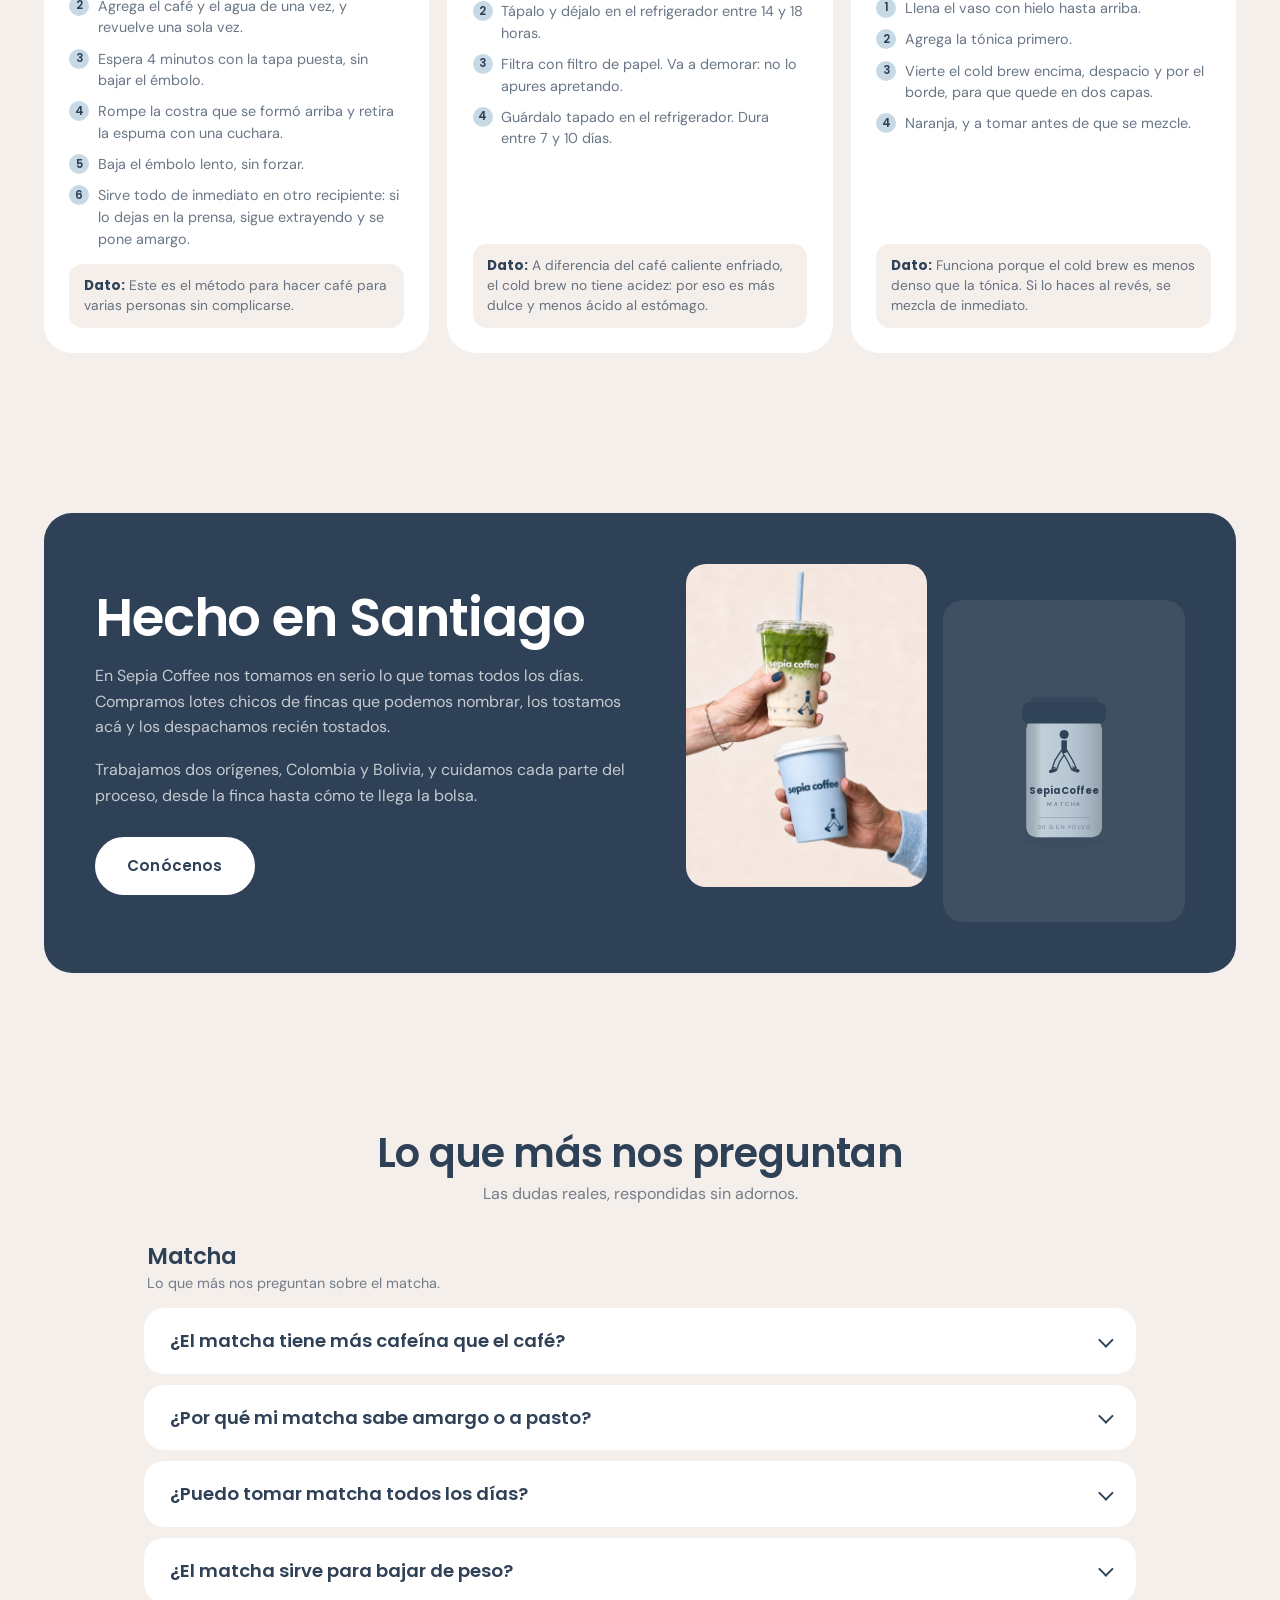
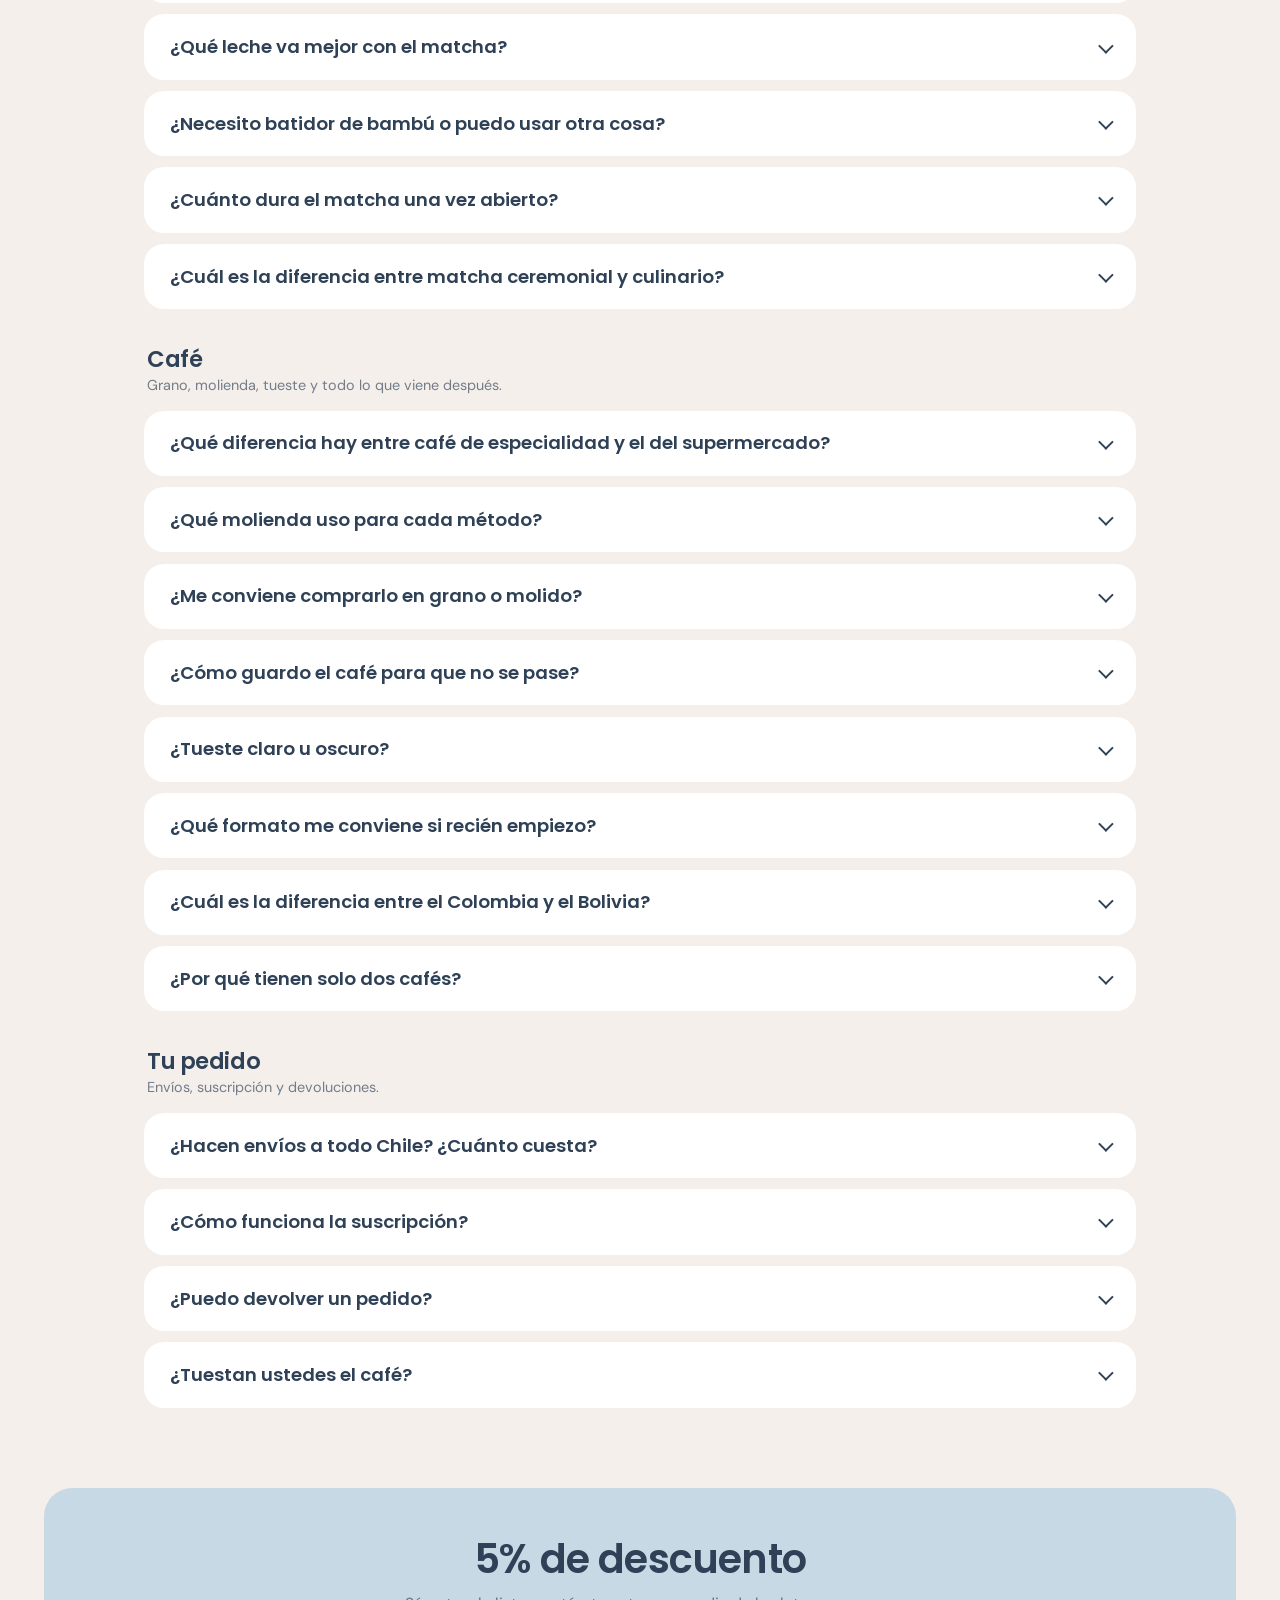
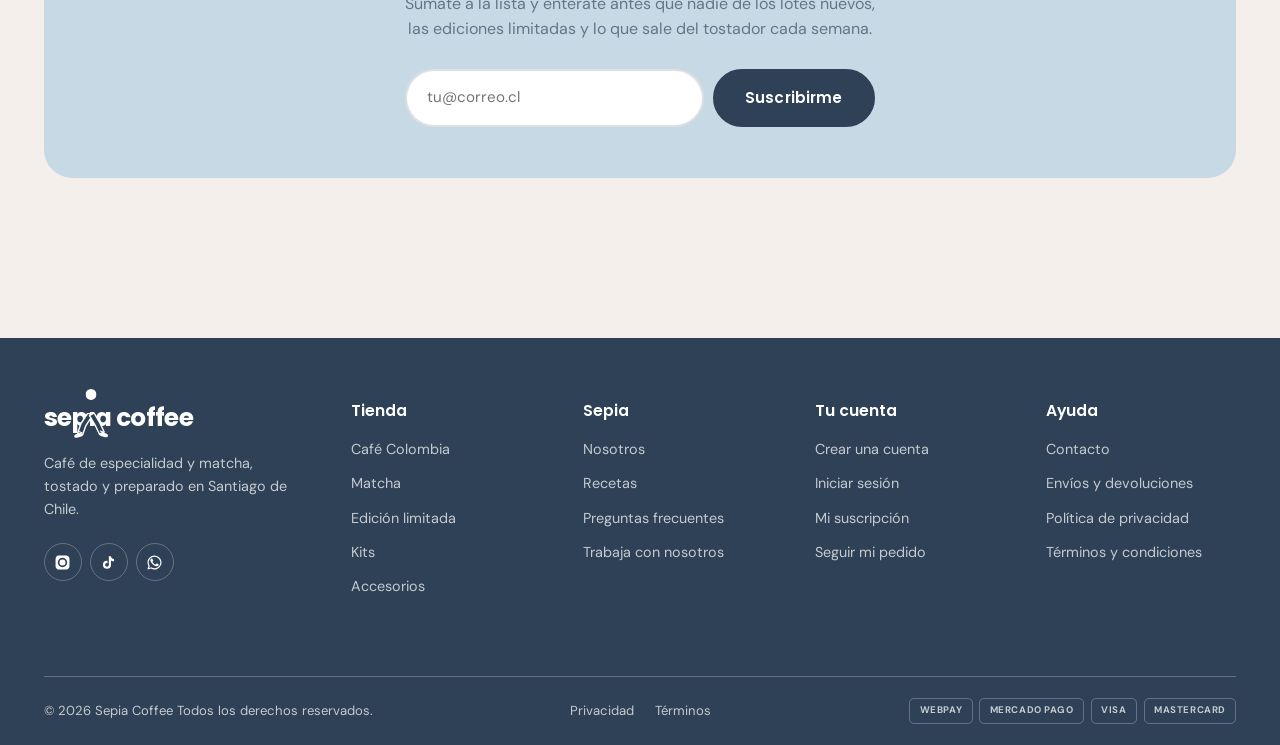
==== commit 0f14f3d1: "Sepia Coffee con mayúsculas, Bolivia Yungas y las tarifas por zona El dueño de la marca pidió que en" ====
--- a/index.html
+++ b/index.html
@@ -3,17 +3,17 @@
 <head>
 <meta charset="UTF-8" />
 <meta name="viewport" content="width=device-width, initial-scale=1, viewport-fit=cover" />
-<title>sepia coffee — Café de especialidad y matcha</title>
+<title>Sepia Coffee — Café de especialidad y matcha</title>
 <meta name="description" content="Café de especialidad tostado en Santiago, matcha ceremonial y accesorios. Envío gratis sobre $50.000 en todo Chile." />
 <meta name="theme-color" content="#F5EFEB" />
 <link rel="canonical" href="https://sepiacoffee.cl/" />
 <meta property="og:type" content="website" />
-<meta property="og:site_name" content="sepia coffee" />
+<meta property="og:site_name" content="Sepia Coffee" />
 <meta property="og:locale" content="es_CL" />
-<meta property="og:title" content="sepia coffee — Café de especialidad y matcha" />
+<meta property="og:title" content="Sepia Coffee — Café de especialidad y matcha" />
 <meta property="og:description" content="Tostado en Santiago. Hecho para tu ritual diario." />
 <meta name="robots" content="index,follow,max-image-preview:large,max-snippet:-1" />
-<meta name="author" content="sepia coffee" />
+<meta name="author" content="Sepia Coffee" />
 <link rel="alternate" hreflang="es-cl" href="https://sepiacoffee.cl/" />
 <link rel="alternate" hreflang="x-default" href="https://sepiacoffee.cl/" />
 
@@ -30,9 +30,9 @@
 
 <meta property="og:url" content="https://sepiacoffee.cl/" />
 <meta property="og:image" content="https://sepiacoffee.cl/assets/fotos/hero-1.jpg" />
-<meta property="og:image:alt" content="Dos manos sosteniendo un matcha helado y un café de sepia coffee" />
+<meta property="og:image:alt" content="Dos manos sosteniendo un matcha helado y un café de Sepia Coffee" />
 <meta name="twitter:card" content="summary_large_image" />
-<meta name="twitter:title" content="sepia coffee — Café de especialidad y matcha" />
+<meta name="twitter:title" content="Sepia Coffee — Café de especialidad y matcha" />
 <meta name="twitter:description" content="Tostado en Santiago. Hecho para tu ritual diario." />
 <meta name="twitter:image" content="https://sepiacoffee.cl/assets/fotos/hero-1.jpg" />
 
@@ -58,7 +58,7 @@
         "OnlineStore"
       ],
       "@id": "https://sepiacoffee.cl/#tienda",
-      "name": "sepia coffee",
+      "name": "Sepia Coffee",
       "alternateName": "sepiacoffee.cl",
       "url": "https://sepiacoffee.cl/",
       "logo": {
@@ -66,7 +66,7 @@
         "url": "https://sepiacoffee.cl/assets/sepia/logo-principal.png"
       },
       "image": "https://sepiacoffee.cl/assets/fotos/hero-1.jpg",
-      "description": "sepia coffee es una marca chilena de café de especialidad y matcha. Trabajamos dos orígenes de café, Colombia y Bolivia, que tostamos en Santiago en lotes chicos y despachamos recién tostados a todo Chile. Vendemos café en grano y molido, matcha en polvo, kits y accesorios.",
+      "description": "Sepia Coffee es una marca chilena de café de especialidad y matcha. Trabajamos dos orígenes de café, Colombia y Bolivia, que tostamos en Santiago en lotes chicos y despachamos recién tostados a todo Chile. Vendemos café en grano y molido, matcha en polvo, kits y accesorios.",
       "brand": {
         "@id": "https://sepiacoffee.cl/#marca"
       },
@@ -85,14 +85,14 @@
     {
       "@type": "Brand",
       "@id": "https://sepiacoffee.cl/#marca",
-      "name": "sepia coffee",
+      "name": "Sepia Coffee",
       "url": "https://sepiacoffee.cl/",
       "logo": "https://sepiacoffee.cl/assets/sepia/logo-principal.png"
     },
     {
       "@type": "OfferCatalog",
       "@id": "https://sepiacoffee.cl/#catalogo",
-      "name": "Catálogo sepia coffee",
+      "name": "Catálogo Sepia Coffee",
       "numberOfItems": 9,
       "itemListElement": [
         {
@@ -187,7 +187,7 @@
         "@type": "DefinedRegion",
         "addressCountry": "CL"
       },
-      "description": "Envío gratis a todo Chile en compras sobre $50.000. Envío con descuento sobre $0."
+      "description": "Envío gratis a todo Chile en compras sobre $50.000. Bajo ese monto, $3.000 en la Región Metropolitana y $4.000 en regiones."
     },
     {
       "@type": "MerchantReturnPolicy",
@@ -203,7 +203,7 @@
       "@type": "WebSite",
       "@id": "https://sepiacoffee.cl/#sitio",
       "url": "https://sepiacoffee.cl/",
-      "name": "sepia coffee",
+      "name": "Sepia Coffee",
       "inLanguage": "es-CL",
       "publisher": {
         "@id": "https://sepiacoffee.cl/#tienda"
@@ -811,8 +811,8 @@
     },
     {
       "@id": "https://sepiacoffee.cl/#producto-bolivia",
-      "name": "Bolivia",
-      "description": "Café de especialidad de Bolivia, de tueste medio. En taza: avellana, cítrico y caramelo. Lo tostamos nosotros en Santiago, en lotes chicos, y lo despachamos recién tostado. Tiene más acidez que el Colombia y una nota cítrica que se abre sobre todo en filtro, donde más se luce. Lo eliges en grano o molido para tu método.",
+      "name": "Bolivia Yungas",
+      "description": "Café de especialidad de Yungas, Bolivia, de tueste medio ligero. En taza: cacao, cítricos, avellana y caramelo. Los Yungas son la ceja de selva boliviana, donde la cordillera baja hacia el Amazonas: a 1.700 metros el grano madura lento y guarda más acidez. Variedades Caturra, Typica y Catuai, proceso lavado. Lo tostamos nosotros en Santiago, en lotes chicos, y lo despachamos recién tostado. Tiene más acidez que el Colombia y una nota cítrica que se abre sobre todo en filtro, donde más se luce. Lo eliges en grano o molido para tu método.",
       "category": "Café en grano",
       "brand": {
         "@id": "https://sepiacoffee.cl/#marca"
@@ -828,7 +828,7 @@
         {
           "@type": "Product",
           "@id": "https://sepiacoffee.cl/#producto-bolivia-250g-engrano",
-          "name": "Bolivia — 250 g · En grano",
+          "name": "Bolivia Yungas — 250 g · En grano",
           "sku": "sepia-bolivia-250g-engrano",
           "image": "https://sepiacoffee.cl/assets/fotos/prod-bolivia.jpg",
           "additionalProperty": [
@@ -864,7 +864,7 @@
         {
           "@type": "Product",
           "@id": "https://sepiacoffee.cl/#producto-bolivia-250g-molido",
-          "name": "Bolivia — 250 g · Molido",
+          "name": "Bolivia Yungas — 250 g · Molido",
           "sku": "sepia-bolivia-250g-molido",
           "image": "https://sepiacoffee.cl/assets/fotos/prod-bolivia.jpg",
           "additionalProperty": [
@@ -900,7 +900,7 @@
         {
           "@type": "Product",
           "@id": "https://sepiacoffee.cl/#producto-bolivia-1kg-engrano",
-          "name": "Bolivia — 1 kg · En grano",
+          "name": "Bolivia Yungas — 1 kg · En grano",
           "sku": "sepia-bolivia-1kg-engrano",
           "image": "https://sepiacoffee.cl/assets/fotos/prod-bolivia.jpg",
           "additionalProperty": [
@@ -936,7 +936,7 @@
         {
           "@type": "Product",
           "@id": "https://sepiacoffee.cl/#producto-bolivia-1kg-molido",
-          "name": "Bolivia — 1 kg · Molido",
+          "name": "Bolivia Yungas — 1 kg · Molido",
           "sku": "sepia-bolivia-1kg-molido",
           "image": "https://sepiacoffee.cl/assets/fotos/prod-bolivia.jpg",
           "additionalProperty": [
@@ -1055,7 +1055,7 @@
     {
       "@id": "https://sepiacoffee.cl/#producto-musette",
       "name": "Musette",
-      "description": "Musette de tela con el caminante de sepia coffee. Liviana, de un solo bolsillo y correa larga: la de salir a comprar el pan y volver con el café.",
+      "description": "Musette de tela con el caminante de Sepia Coffee. Liviana, de un solo bolsillo y correa larga: la de salir a comprar el pan y volver con el café.",
       "category": "Accesorios",
       "brand": {
         "@id": "https://sepiacoffee.cl/#marca"
@@ -1067,7 +1067,7 @@
     {
       "@id": "https://sepiacoffee.cl/#producto-polera",
       "name": "Polera",
-      "description": "Polera de algodón con el caminante de sepia coffee.",
+      "description": "Polera de algodón con el caminante de Sepia Coffee.",
       "category": "Accesorios",
       "brand": {
         "@id": "https://sepiacoffee.cl/#marca"
@@ -1079,7 +1079,7 @@
     {
       "@id": "https://sepiacoffee.cl/#producto-vaso",
       "name": "Vaso",
-      "description": "Vaso reutilizable con el caminante de sepia coffee. Para el café de la mañana o para el matcha helado de la tarde.",
+      "description": "Vaso reutilizable con el caminante de Sepia Coffee. Para el café de la mañana o para el matcha helado de la tarde.",
       "category": "Accesorios",
       "brand": {
         "@id": "https://sepiacoffee.cl/#marca"
@@ -1235,7 +1235,7 @@
       "name": "¿Hacen envíos a todo Chile? ¿Cuánto cuesta?",
       "acceptedAnswer": {
         "@type": "Answer",
-        "text": "Sí, despachamos a todo Chile. Sobre $50.000 el envío es gratis. Bajo ese monto el valor depende de la comuna y lo ves antes de pagar."
+        "text": "Sí, despachamos a todo Chile. Sobre $50.000 el envío es gratis, vivas donde vivas. Bajo ese monto son $3.000 en la Región Metropolitana y $4.000 en regiones, y lo ves antes de pagar."
       }
     },
     {
@@ -2419,7 +2419,7 @@
    <rect x="32" y="106" width="136" height="84" fill="var(--acento,#2F4156)"/>
    <path d="M32 106h136v3H32z" fill="#2F4156" opacity=".14"/>
    <text x="100" y="153" text-anchor="middle" font-family="Poppins,sans-serif" font-weight="700"
-         font-size="18" letter-spacing="-.4" fill="#F5EFEB">sepia coffee</text>
+         font-size="18" letter-spacing="-.4" fill="#F5EFEB">Sepia Coffee</text>
    <circle cx="100" cy="214" r="21" fill="#F5EFEB"/>
    <g transform="translate(89,201) scale(.104)" style="color:#2F4156">
      <use href="#i-caminante-solido"/>
@@ -2435,7 +2435,7 @@
    <path d="M84 18h32v24c0 10 26 26 26 52v134a20 20 0 0 1-20 20H78a20 20 0 0 1-20-20V94c0-26 26-42 26-52z" fill="url(#g-vidrio)"/>
    <rect x="80" y="8" width="40" height="16" rx="5" fill="#2F4156" opacity=".82"/>
    <rect x="58" y="120" width="84" height="76" fill="#F5EFEB"/>
-   <text x="100" y="150" text-anchor="middle" font-family="Poppins,sans-serif" font-size="11.5" font-weight="700" letter-spacing="-.25" fill="#2F4156">sepia coffee</text>
+   <text x="100" y="150" text-anchor="middle" font-family="Poppins,sans-serif" font-size="11.5" font-weight="700" letter-spacing="-.25" fill="#2F4156">Sepia Coffee</text>
    <text x="100" y="170" text-anchor="middle" font-family="DM Sans,sans-serif" font-size="8.5" letter-spacing="2.4" fill="#2F4156" opacity=".65">COLD BREW</text>
    <path d="M58 214h84" stroke="#2F4156" stroke-width="1" opacity=".18"/>
    <text x="100" y="232" text-anchor="middle" font-family="DM Sans,sans-serif" font-size="7.5" letter-spacing="1.8" fill="#F5EFEB" opacity=".8">1 LITRO</text>
@@ -2456,7 +2456,7 @@
    </g>
    <!-- Textos en Navy -->
    <text x="100" y="182" text-anchor="middle" font-family="Poppins,sans-serif"
-         font-size="14" font-weight="700" letter-spacing="-.3" fill="#2F4156">sepia coffee</text>
+         font-size="14" font-weight="700" letter-spacing="-.3" fill="#2F4156">Sepia Coffee</text>
    <text x="101" y="200" text-anchor="middle" font-family="DM Sans,sans-serif"
          font-size="8" letter-spacing="2.6" fill="#2F4156" opacity=".75">MATCHA</text>
    <path d="M64 216h72" stroke="#2F4156" stroke-width="1" opacity=".28"/>
@@ -2478,7 +2478,7 @@
    </g>
    <!-- Textos en Navy -->
    <text x="100" y="182" text-anchor="middle" font-family="Poppins,sans-serif"
-         font-size="14" font-weight="700" letter-spacing="-.3" fill="#2F4156">sepia coffee</text>
+         font-size="14" font-weight="700" letter-spacing="-.3" fill="#2F4156">Sepia Coffee</text>
    <text x="101" y="200" text-anchor="middle" font-family="DM Sans,sans-serif"
          font-size="8" letter-spacing="2.6" fill="#2F4156" opacity=".75">CAFÉ DE ORIGEN</text>
    <path d="M64 216h72" stroke="#2F4156" stroke-width="1" opacity=".28"/>
@@ -2558,7 +2558,7 @@
      <use href="#i-caminante-solido"/>
    </g>
    <text x="100" y="166" text-anchor="middle" font-family="Poppins,sans-serif"
-         font-size="12" font-weight="700" letter-spacing="-.2" fill="#F5EFEB">sepia coffee</text>
+         font-size="12" font-weight="700" letter-spacing="-.2" fill="#F5EFEB">Sepia Coffee</text>
    <text x="100" y="184" text-anchor="middle" font-family="DM Sans,sans-serif"
          font-size="7.5" letter-spacing="2.2" fill="#F5EFEB" opacity=".8">COLD BREW</text>
    <path d="M70 198h60" stroke="#F5EFEB" stroke-width="1" opacity=".3"/>
@@ -2661,7 +2661,7 @@
 <!-- ===================== CABECERA ===================== -->
 <header class="cabecera" id="cabecera">
   <div class="cab-fila">
-    <a href="#portada" class="marca" aria-label="sepia coffee, ir al inicio">
+    <a href="#portada" class="marca" aria-label="Sepia Coffee, ir al inicio">
       <span class="palabra" style="--cam-fondo:var(--papel)">sep<span class="cam">&#305;<svg class="cab" viewBox="0 0 40 40" aria-hidden="true"><circle cx="20" cy="20" r="20"/></svg><svg class="patas" viewBox="0 0 200 130" aria-hidden="true"><use href="#i-piernas"/></svg></span>a coffee</span>
     </a>
 
@@ -2733,7 +2733,7 @@
           </div>
         </div></div>
         <div class="hero-foto">
-          <img src="assets/fotos/hero-1.jpg" alt="Dos manos sosteniendo un matcha helado y un café de sepia coffee" onerror="this.remove()">
+          <img src="assets/fotos/hero-1.jpg" alt="Dos manos sosteniendo un matcha helado y un café de Sepia Coffee" onerror="this.remove()">
           <div class="hero-arte" aria-hidden="true">
             <span class="burbuja-deco b1"></span><span class="burbuja-deco b2"></span>
             <svg class="pieza p1" viewBox="0 0 200 272" style="--acento:#2F4156"><use href="#i-bolsa"/></svg>
@@ -2747,7 +2747,7 @@
     <article class="hero-slide" role="group" aria-roledescription="diapositiva" aria-label="2 de 2">
       <div class="hero-caja" style="background:linear-gradient(120deg,#567C8D,#C8D9E6)">
         <div class="hero-fondo">
-          <img src="assets/fotos/hero-2.jpg" alt="Matcha de sepia coffee batido en su bowl, junto a la lata celeste" onerror="this.remove()">
+          <img src="assets/fotos/hero-2.jpg" alt="Matcha de Sepia Coffee batido en su bowl, junto a la lata celeste" onerror="this.remove()">
           <div class="hero-arte" aria-hidden="true">
             <span class="burbuja-deco b1"></span><span class="burbuja-deco b2"></span>
             <svg class="pieza p1" viewBox="0 0 200 272" ><use href="#i-tarro"/></svg>
@@ -2797,7 +2797,7 @@
                  data-variantes='{&quot;250 g · En grano&quot;: 11990, &quot;250 g · Molido&quot;: 11990, &quot;1 kg · En grano&quot;: 37990, &quot;1 kg · Molido&quot;: 37990}'
                  data-tono="#E69B4A" data-acento="#2F4156" data-arte="i-bolsa" data-cat="Café en grano">
           <div class="prod-media" style="--tono:#E69B4A">
-            <img class="foto" src="assets/fotos/prod-colombia.jpg" alt="Bolsa blanca de café de especialidad Colombia de sepia coffee, con la etiqueta naranja y el sello holográfico" loading="lazy" decoding="async" onerror="this.remove()">
+            <img class="foto" src="assets/fotos/prod-colombia.jpg" alt="Bolsa blanca de café de especialidad Colombia de Sepia Coffee, con la etiqueta naranja y el sello holográfico" loading="lazy" decoding="async" onerror="this.remove()">
             <img class="foto alterna" src="assets/fotos/prod-colombia-2.jpg" alt="La bolsa de Colombia sobre un tronco de madera, con granos de café al lado" loading="lazy" decoding="async" onerror="this.remove()">
             <svg class="arte" viewBox="0 0 200 272" style="--acento:#2F4156" role="img" aria-label="Colombia"><use href="#i-bolsa"/></svg>
             <span class="prod-etq">Más vendido</span>
@@ -2814,24 +2814,24 @@
             <button type="button" data-plan="susc" aria-pressed="false">Suscripción <span class="ahorro">−15%</span></button>
           </div>
         </article>
-        <article class="prod" id="producto-bolivia" data-id="bolivia" data-nombre="Bolivia"
+        <article class="prod" id="producto-bolivia" data-id="bolivia" data-nombre="Bolivia Yungas"
                  data-precio="11990" data-precio-txt="$11.990"
                  data-variantes='{&quot;250 g · En grano&quot;: 11990, &quot;250 g · Molido&quot;: 11990, &quot;1 kg · En grano&quot;: 37990, &quot;1 kg · Molido&quot;: 37990}'
                  data-tono="#DA9296" data-acento="#2F4156" data-arte="i-bolsa" data-cat="Café en grano">
           <div class="prod-media" style="--tono:#DA9296">
-            <img class="foto" src="assets/fotos/prod-bolivia.jpg" alt="Bolsa blanca de café de especialidad Bolivia de sepia coffee, con la etiqueta rosada y el sello holográfico" loading="lazy" decoding="async" onerror="this.remove()">
+            <img class="foto" src="assets/fotos/prod-bolivia.jpg" alt="Bolsa blanca de café de especialidad Bolivia de Sepia Coffee, con la etiqueta rosada y el sello holográfico" loading="lazy" decoding="async" onerror="this.remove()">
             <img class="foto alterna" src="assets/fotos/prod-bolivia-2.jpg" alt="La bolsa de Bolivia sobre un tronco de madera, con granos de café al lado" loading="lazy" decoding="async" onerror="this.remove()">
-            <svg class="arte" viewBox="0 0 200 272" style="--acento:#2F4156" role="img" aria-label="Bolivia"><use href="#i-bolsa"/></svg>
+            <svg class="arte" viewBox="0 0 200 272" style="--acento:#2F4156" role="img" aria-label="Bolivia Yungas"><use href="#i-bolsa"/></svg>
             <span class="prod-etq">Nuevo</span>
             <button class="prod-rapido" type="button" data-agregar><svg class="ic" style="width:17px;height:17px" viewBox="0 0 24 24" aria-hidden="true"><use href="#i-mas"/></svg><span data-etq-agregar>Agregar · $11.990</span></button>
           </div>
           <div class="opciones"><div class="opcion" data-eje="Formato"><span class="opcion-et">Formato</span><div class="opcion-chips"><button type="button" data-val="250 g" aria-pressed="true">250 g</button><button type="button" data-val="1 kg" aria-pressed="false">1 kg</button></div></div><div class="opcion" data-eje="Molienda"><span class="opcion-et">Molienda</span><div class="opcion-chips"><button type="button" data-val="En grano" aria-pressed="true">En grano</button><button type="button" data-val="Molido" aria-pressed="false">Molido</button></div></div></div>
           <div class="prod-info">
-            <h3>Bolivia</h3>
-            <p class="prod-sub">Avellana, cítrico y caramelo</p>
+            <h3>Bolivia Yungas</h3>
+            <p class="prod-sub">Cacao, cítricos, avellana y caramelo</p>
             <p class="prod-precio" data-precio-txt>$11.990</p>
           </div>
-          <div class="compra" role="group" aria-label="Tipo de compra de Bolivia">
+          <div class="compra" role="group" aria-label="Tipo de compra de Bolivia Yungas">
             <button type="button" data-plan="unica" aria-pressed="true">Una vez</button>
             <button type="button" data-plan="susc" aria-pressed="false">Suscripción <span class="ahorro">−15%</span></button>
           </div>
@@ -2841,7 +2841,7 @@
                  data-variantes='{&quot;30 g en lata&quot;: null, &quot;80 g en sobre&quot;: null}'
                  data-tono="#FFFFFF" data-acento="#567C8D" data-arte="i-tarro" data-cat="Matcha">
           <div class="prod-media" style="--tono:#FFFFFF">
-            <img class="foto" src="assets/fotos/prod-matcha.jpg" alt="Lata celeste de 30 g de matcha en polvo de sepia coffee" loading="lazy" decoding="async" onerror="this.remove()">
+            <img class="foto" src="assets/fotos/prod-matcha.jpg" alt="Lata celeste de 30 g de matcha en polvo de Sepia Coffee" loading="lazy" decoding="async" onerror="this.remove()">
             <img class="foto alterna" src="assets/fotos/prod-matcha-2.jpg" alt="Matcha batido en un bowl, con la espuma formada" loading="lazy" decoding="async" onerror="this.remove()">
             <svg class="arte" viewBox="0 0 200 272" style="--acento:#567C8D" role="img" aria-label="Matcha"><use href="#i-tarro"/></svg>
             
@@ -2863,7 +2863,7 @@
                  data-variantes='{&quot;&quot;: null}'
                  data-tono="#C8D9E6" data-acento="#2F4156" data-arte="i-lata-cafe" data-cat="Café en grano">
           <div class="prod-media" style="--tono:#C8D9E6">
-            <img class="foto" src="assets/fotos/prod-lata-edicion.jpg" alt="Lata de edición limitada de 200 g de café de sepia coffee" loading="lazy" decoding="async" onerror="this.remove()">
+            <img class="foto" src="assets/fotos/prod-lata-edicion.jpg" alt="Lata de edición limitada de 200 g de café de Sepia Coffee" loading="lazy" decoding="async" onerror="this.remove()">
             <img class="foto alterna" src="assets/fotos/prod-lata-edicion-2.jpg" alt="La lata de edición limitada abierta, con el café dentro" loading="lazy" decoding="async" onerror="this.remove()">
             <svg class="arte" viewBox="0 0 200 272" style="--acento:#2F4156" role="img" aria-label="Lata edición limitada"><use href="#i-lata-cafe"/></svg>
             <span class="prod-etq">Edición limitada</span>
@@ -2894,7 +2894,7 @@
       <div class="cats de-3 rev">
         <a class="cat" href="#cafes" style="--tono:#C8D9E6">
           <div class="cat-media">
-            <img class="foto" src="assets/fotos/cat-cafe.jpg" alt="Bolsas de café de especialidad en grano de sepia coffee" loading="lazy" decoding="async" onerror="this.remove()">
+            <img class="foto" src="assets/fotos/cat-cafe.jpg" alt="Bolsas de café de especialidad en grano de Sepia Coffee" loading="lazy" decoding="async" onerror="this.remove()">
             <svg viewBox="0 0 200 272" style="--acento:#2F4156" aria-hidden="true"><use href="#i-bolsa"/></svg>
           </div>
           <h3>Café</h3>
@@ -2902,7 +2902,7 @@
         </a>
         <a class="cat" href="#matcha" style="--tono:#FFFFFF">
           <div class="cat-media">
-            <img class="foto" src="assets/fotos/cat-matcha.jpg" alt="Matcha helado de sepia coffee servido en un vaso alto" loading="lazy" decoding="async" onerror="this.remove()">
+            <img class="foto" src="assets/fotos/cat-matcha.jpg" alt="Matcha helado de Sepia Coffee servido en un vaso alto" loading="lazy" decoding="async" onerror="this.remove()">
             <svg viewBox="0 0 120 120" style="--acento:#567C8D" aria-hidden="true"><use href="#i-hoja-matcha"/></svg>
           </div>
           <h3>Matcha</h3>
@@ -2910,7 +2910,7 @@
         </a>
         <a class="cat" href="#packs" style="--tono:#C8D9E6">
           <div class="cat-media">
-            <img class="foto" src="assets/fotos/cat-accesorios.jpg" alt="Musette, polera y vaso de sepia coffee" loading="lazy" decoding="async" onerror="this.remove()">
+            <img class="foto" src="assets/fotos/cat-accesorios.jpg" alt="Musette, polera y vaso de Sepia Coffee" loading="lazy" decoding="async" onerror="this.remove()">
             <svg viewBox="0 0 200 272" style="--acento:#2F4156" aria-hidden="true"><use href="#i-taza"/></svg>
           </div>
           <h3>Kits y accesorios</h3>
@@ -2941,7 +2941,7 @@
                  data-variantes='{&quot;&quot;: null}'
                  data-tono="#567C8D" data-acento="#F5EFEB" data-arte="i-batidor" data-cat="Kits">
           <div class="prod-media" style="--tono:#567C8D">
-            <img class="foto" src="assets/fotos/prod-kit-matcha.jpg" alt="Kit de matcha de sepia coffee con batidor de bambú" loading="lazy" decoding="async" onerror="this.remove()">
+            <img class="foto" src="assets/fotos/prod-kit-matcha.jpg" alt="Kit de matcha de Sepia Coffee con batidor de bambú" loading="lazy" decoding="async" onerror="this.remove()">
             <img class="foto alterna" src="assets/fotos/prod-kit-matcha-2.jpg" alt="El kit de matcha con todas sus piezas sobre una mesa" loading="lazy" decoding="async" onerror="this.remove()">
             <svg class="arte" viewBox="0 0 200 272" style="--acento:#F5EFEB" role="img" aria-label="Kit matcha"><use href="#i-batidor"/></svg>
             
@@ -2962,7 +2962,7 @@
                  data-variantes='{&quot;&quot;: null}'
                  data-tono="#FFFFFF" data-acento="#2F4156" data-arte="i-caja" data-cat="Kits">
           <div class="prod-media" style="--tono:#FFFFFF">
-            <img class="foto" src="assets/fotos/prod-kit-cafetero.jpg" alt="Kit cafetero de sepia coffee para preparar café de especialidad en casa" loading="lazy" decoding="async" onerror="this.remove()">
+            <img class="foto" src="assets/fotos/prod-kit-cafetero.jpg" alt="Kit cafetero de Sepia Coffee para preparar café de especialidad en casa" loading="lazy" decoding="async" onerror="this.remove()">
             <img class="foto alterna" src="assets/fotos/prod-kit-cafetero-2.jpg" alt="El kit cafetero con todas sus piezas sobre una mesa" loading="lazy" decoding="async" onerror="this.remove()">
             <svg class="arte" viewBox="0 0 200 272" style="--acento:#2F4156" role="img" aria-label="Kit cafetero"><use href="#i-caja"/></svg>
             
@@ -2983,8 +2983,8 @@
                  data-variantes='{&quot;&quot;: null}'
                  data-tono="#C8D9E6" data-acento="#567C8D" data-arte="i-musette" data-cat="Accesorios">
           <div class="prod-media" style="--tono:#C8D9E6">
-            <img class="foto" src="assets/fotos/prod-musette.jpg" alt="Musette de tela de sepia coffee con el caminante" loading="lazy" decoding="async" onerror="this.remove()">
-            <img class="foto alterna" src="assets/fotos/prod-musette-2.jpg" alt="La musette de sepia coffee colgada al hombro" loading="lazy" decoding="async" onerror="this.remove()">
+            <img class="foto" src="assets/fotos/prod-musette.jpg" alt="Musette de tela de Sepia Coffee con el caminante" loading="lazy" decoding="async" onerror="this.remove()">
+            <img class="foto alterna" src="assets/fotos/prod-musette-2.jpg" alt="La musette de Sepia Coffee colgada al hombro" loading="lazy" decoding="async" onerror="this.remove()">
             <svg class="arte" viewBox="0 0 200 272" style="--acento:#567C8D" role="img" aria-label="Musette"><use href="#i-musette"/></svg>
             
             <button class="prod-rapido" type="button" data-agregar disabled><svg class="ic" style="width:17px;height:17px" viewBox="0 0 24 24" aria-hidden="true"><use href="#i-mas"/></svg><span data-etq-agregar>Pronto</span></button>
@@ -3004,8 +3004,8 @@
                  data-variantes='{&quot;&quot;: null}'
                  data-tono="#FFFFFF" data-acento="#567C8D" data-arte="i-polera" data-cat="Accesorios">
           <div class="prod-media" style="--tono:#FFFFFF">
-            <img class="foto" src="assets/fotos/prod-polera.jpg" alt="Polera de algodón de sepia coffee con el caminante" loading="lazy" decoding="async" onerror="this.remove()">
-            <img class="foto alterna" src="assets/fotos/prod-polera-2.jpg" alt="La polera de sepia coffee puesta" loading="lazy" decoding="async" onerror="this.remove()">
+            <img class="foto" src="assets/fotos/prod-polera.jpg" alt="Polera de algodón de Sepia Coffee con el caminante" loading="lazy" decoding="async" onerror="this.remove()">
+            <img class="foto alterna" src="assets/fotos/prod-polera-2.jpg" alt="La polera de Sepia Coffee puesta" loading="lazy" decoding="async" onerror="this.remove()">
             <svg class="arte" viewBox="0 0 200 272" style="--acento:#567C8D" role="img" aria-label="Polera"><use href="#i-polera"/></svg>
             
             <button class="prod-rapido" type="button" data-agregar disabled><svg class="ic" style="width:17px;height:17px" viewBox="0 0 24 24" aria-hidden="true"><use href="#i-mas"/></svg><span data-etq-agregar>Pronto</span></button>
@@ -3025,8 +3025,8 @@
                  data-variantes='{&quot;&quot;: null}'
                  data-tono="#C8D9E6" data-acento="#2F4156" data-arte="i-taza" data-cat="Accesorios">
           <div class="prod-media" style="--tono:#C8D9E6">
-            <img class="foto" src="assets/fotos/prod-vaso.jpg" alt="Vaso reutilizable de sepia coffee con el caminante" loading="lazy" decoding="async" onerror="this.remove()">
-            <img class="foto alterna" src="assets/fotos/prod-vaso-2.jpg" alt="El vaso de sepia coffee servido con café" loading="lazy" decoding="async" onerror="this.remove()">
+            <img class="foto" src="assets/fotos/prod-vaso.jpg" alt="Vaso reutilizable de Sepia Coffee con el caminante" loading="lazy" decoding="async" onerror="this.remove()">
+            <img class="foto alterna" src="assets/fotos/prod-vaso-2.jpg" alt="El vaso de Sepia Coffee servido con café" loading="lazy" decoding="async" onerror="this.remove()">
             <svg class="arte" viewBox="0 0 200 272" style="--acento:#2F4156" role="img" aria-label="Vaso"><use href="#i-taza"/></svg>
             
             <button class="prod-rapido" type="button" data-agregar disabled><svg class="ic" style="width:17px;height:17px" viewBox="0 0 24 24" aria-hidden="true"><use href="#i-mas"/></svg><span data-etq-agregar>Pronto</span></button>
@@ -3073,12 +3073,12 @@
           <legend>Qué mesa</legend>
           <div class="cot-mesas" role="group" data-cot="mesa">
             <button type="button" data-val="cafetero" aria-pressed="true">
-              <img src="assets/fotos/mesa-cafetero.jpg" alt="Mesa cafetero de sepia coffee: barra negra con cubierta de madera, molinillo y máquina espresso Rocket" loading="lazy" decoding="async" onerror="this.remove()">
+              <img src="assets/fotos/mesa-cafetero.jpg" alt="Mesa cafetero de Sepia Coffee: barra negra con cubierta de madera, molinillo y máquina espresso Rocket" loading="lazy" decoding="async" onerror="this.remove()">
               <b>Mesa cafetero</b>
               <em>Con máquina espresso a la vista</em>
             </button>
             <button type="button" data-val="martini" aria-pressed="false">
-              <img src="assets/fotos/mesa-martini.jpg" alt="Mesa martini de sepia coffee: barra negra de listones con cubierta de madera, copas y botellas" loading="lazy" decoding="async" onerror="this.remove()">
+              <img src="assets/fotos/mesa-martini.jpg" alt="Mesa martini de Sepia Coffee: barra negra de listones con cubierta de madera, copas y botellas" loading="lazy" decoding="async" onerror="this.remove()">
               <b>Mesa martini</b>
               <em>Barra de alto flujo, sin máquina</em>
             </button>
@@ -3303,7 +3303,7 @@
     <div class="panel rev" style="padding:clamp(1.2rem,2.6vw,2rem)">
       <div class="guia">
         <table>
-          <caption>Comparativa de los productos de sepia coffee.</caption>
+          <caption>Comparativa de los productos de Sepia Coffee.</caption>
           <thead>
             <tr>
               <th scope="col">Producto</th>
@@ -3322,7 +3322,7 @@
               <td data-etq="Precio" class="precio">Desde $11.990</td>
             </tr>
             <tr>
-              <th scope="row">Bolivia <span class="pildora">Nuevo</span></th>
+              <th scope="row">Bolivia Yungas <span class="pildora">Nuevo</span></th>
               <td data-etq="Qué es">Café de especialidad en grano o molido, 250 g o 1 kg</td>
               <td data-etq="Cómo se prepara">Se luce en filtro; también va en espresso</td>
               <td data-etq="Elígelo si…">Ya te gusta el café y buscas más acidez y una nota cítrica</td>
@@ -3529,7 +3529,7 @@
       <div class="editorial-rejilla">
         <div>
           <h2 class="t-4xl">Hecho en Santiago</h2>
-          <p>En sepia coffee nos tomamos en serio lo que tomas todos los días. Compramos lotes chicos
+          <p>En Sepia Coffee nos tomamos en serio lo que tomas todos los días. Compramos lotes chicos
              de fincas que podemos nombrar, los tostamos acá y los despachamos recién tostados.</p>
           <p>Trabajamos dos orígenes, Colombia y Bolivia, y cuidamos cada parte del proceso,
              desde la finca hasta cómo te llega la bolsa.</p>
@@ -3537,11 +3537,11 @@
         </div>
         <div class="editorial-fotos">
           <div>
-            <img class="foto" src="assets/fotos/nosotros-1.jpg" alt="Café de sepia coffee recién tostado en Santiago" loading="lazy" decoding="async" onerror="this.remove()">
+            <img class="foto" src="assets/fotos/nosotros-1.jpg" alt="Café de Sepia Coffee recién tostado en Santiago" loading="lazy" decoding="async" onerror="this.remove()">
             <svg viewBox="0 0 200 272" style="--acento:#C8D9E6" aria-hidden="true"><use href="#i-bolsa"/></svg>
           </div>
           <div>
-            <img class="foto" src="assets/fotos/nosotros-2.jpg" alt="Matcha de sepia coffee en su lata celeste" loading="lazy" decoding="async" onerror="this.remove()">
+            <img class="foto" src="assets/fotos/nosotros-2.jpg" alt="Matcha de Sepia Coffee en su lata celeste" loading="lazy" decoding="async" onerror="this.remove()">
             <svg viewBox="0 0 200 272" style="--acento:#C8D9E6" aria-hidden="true"><use href="#i-tarro"/></svg>
           </div>
         </div>
@@ -3658,7 +3658,7 @@
       <div class="faq">
         <details>
           <summary>¿Hacen envíos a todo Chile? ¿Cuánto cuesta?</summary>
-          <div class="resp"><p>Sí, despachamos a todo Chile. Sobre $50.000 el envío es gratis. Bajo ese monto el valor depende de la comuna y lo ves antes de pagar.</p></div>
+          <div class="resp"><p>Sí, despachamos a todo Chile. Sobre $50.000 el envío es gratis, vivas donde vivas. Bajo ese monto son $3.000 en la Región Metropolitana y $4.000 en regiones, y lo ves antes de pagar.</p></div>
         </details>
         <details>
           <summary>¿Cómo funciona la suscripción?</summary>
@@ -3731,7 +3731,7 @@
     </div>
 
     <div class="pie-abajo">
-      <span>© <span id="anio">2026</span> sepia coffee Todos los derechos reservados.</span>
+      <span>© <span id="anio">2026</span> Sepia Coffee Todos los derechos reservados.</span>
       <nav aria-label="Legal"><a href="#">Privacidad</a><a href="#">Términos</a></nav>
       <div class="pagos" aria-label="Medios de pago"><span class="pago">Webpay</span><span class="pago">Mercado Pago</span><span class="pago">Visa</span><span class="pago">Mastercard</span></div>
     </div>
@@ -3843,7 +3843,7 @@
         "@context": "https://schema.org",
         "@type": "Organization",
         "@id": "https://sepiacoffee.cl/#tienda",
-        "name": "sepia coffee",
+        "name": "Sepia Coffee",
         "aggregateRating": {
           "@type": "AggregateRating",
           "ratingValue": puntaje,
@@ -4287,7 +4287,7 @@
         sug.hidden = true;
       }
 
-      var msg = "Hola, quiero cotizar un evento con sepia coffee.\n\n" +
+      var msg = "Hola, quiero cotizar un evento con Sepia Coffee.\n\n" +
         "Mesa: " + c.mesa + "\n" +
         "Qué se sirve: " + c.carta + "\n" +
         "Horas: " + estado.horas + "\n" +
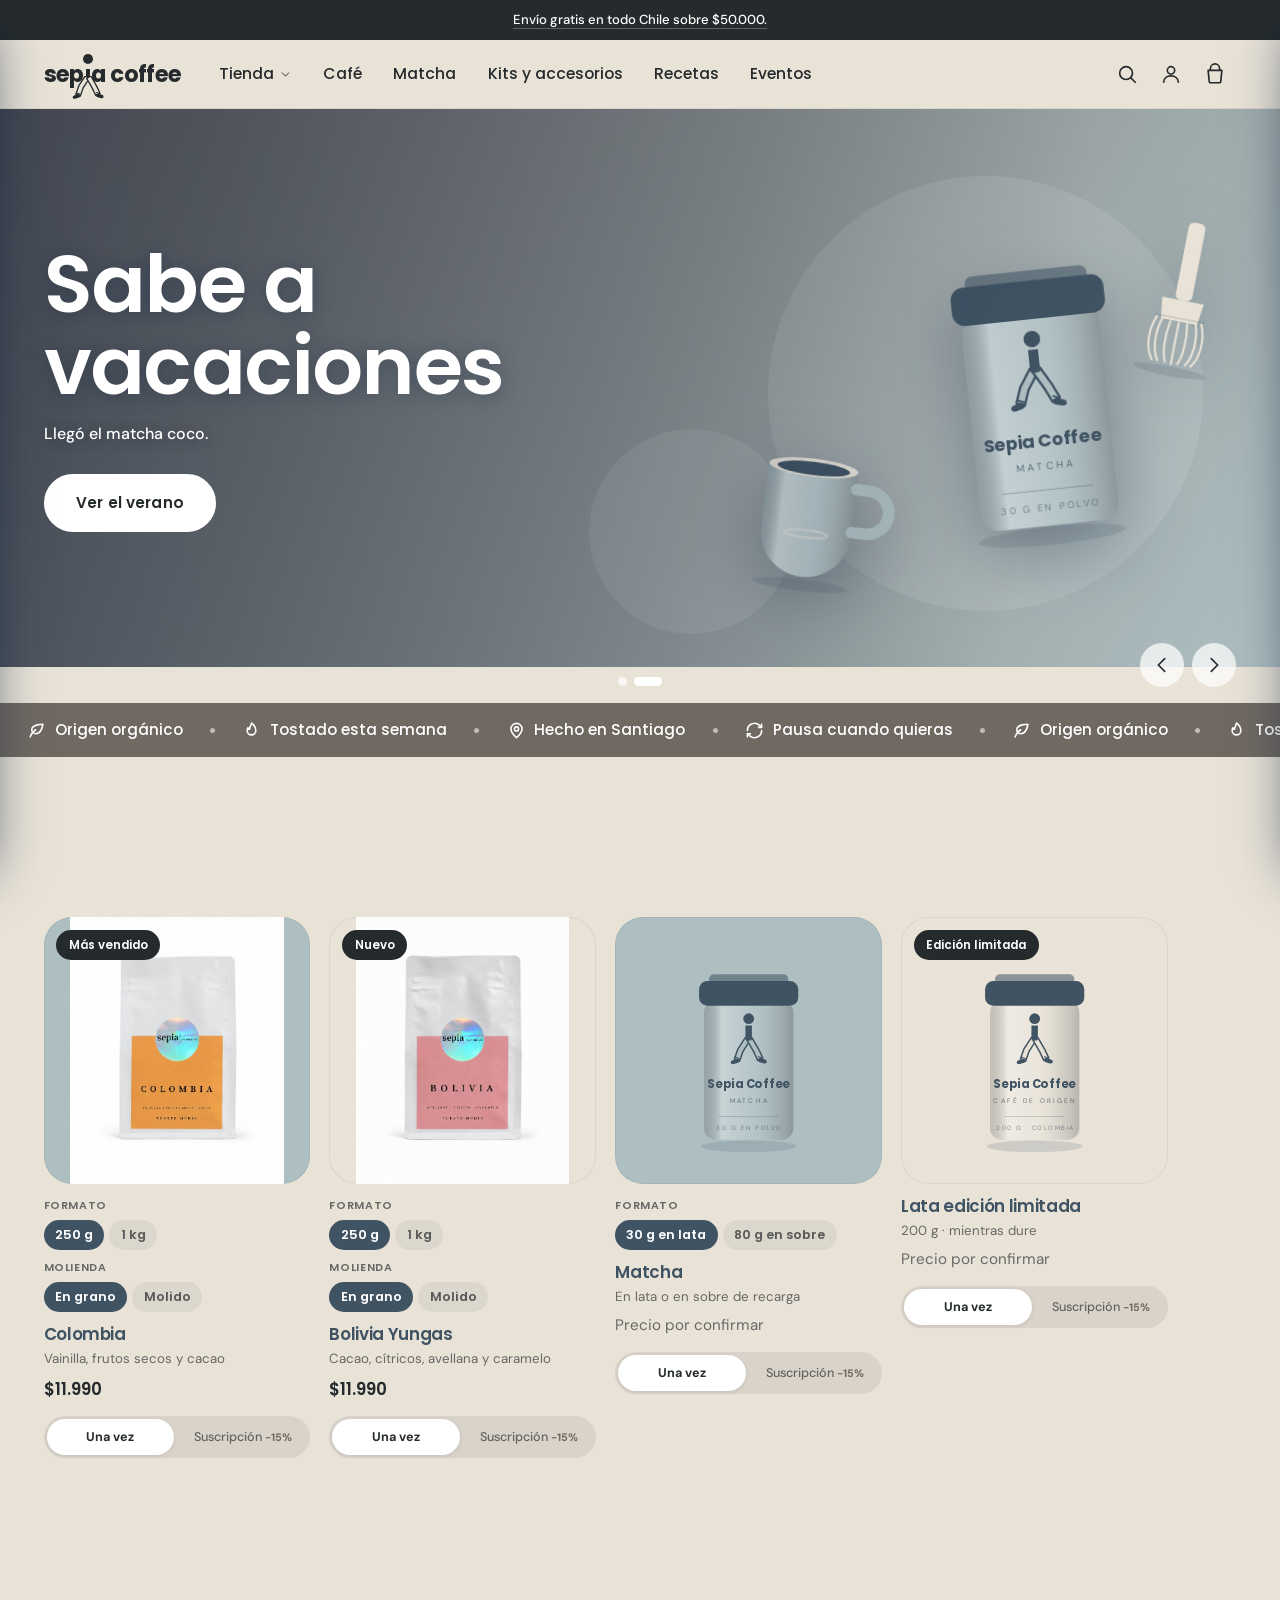
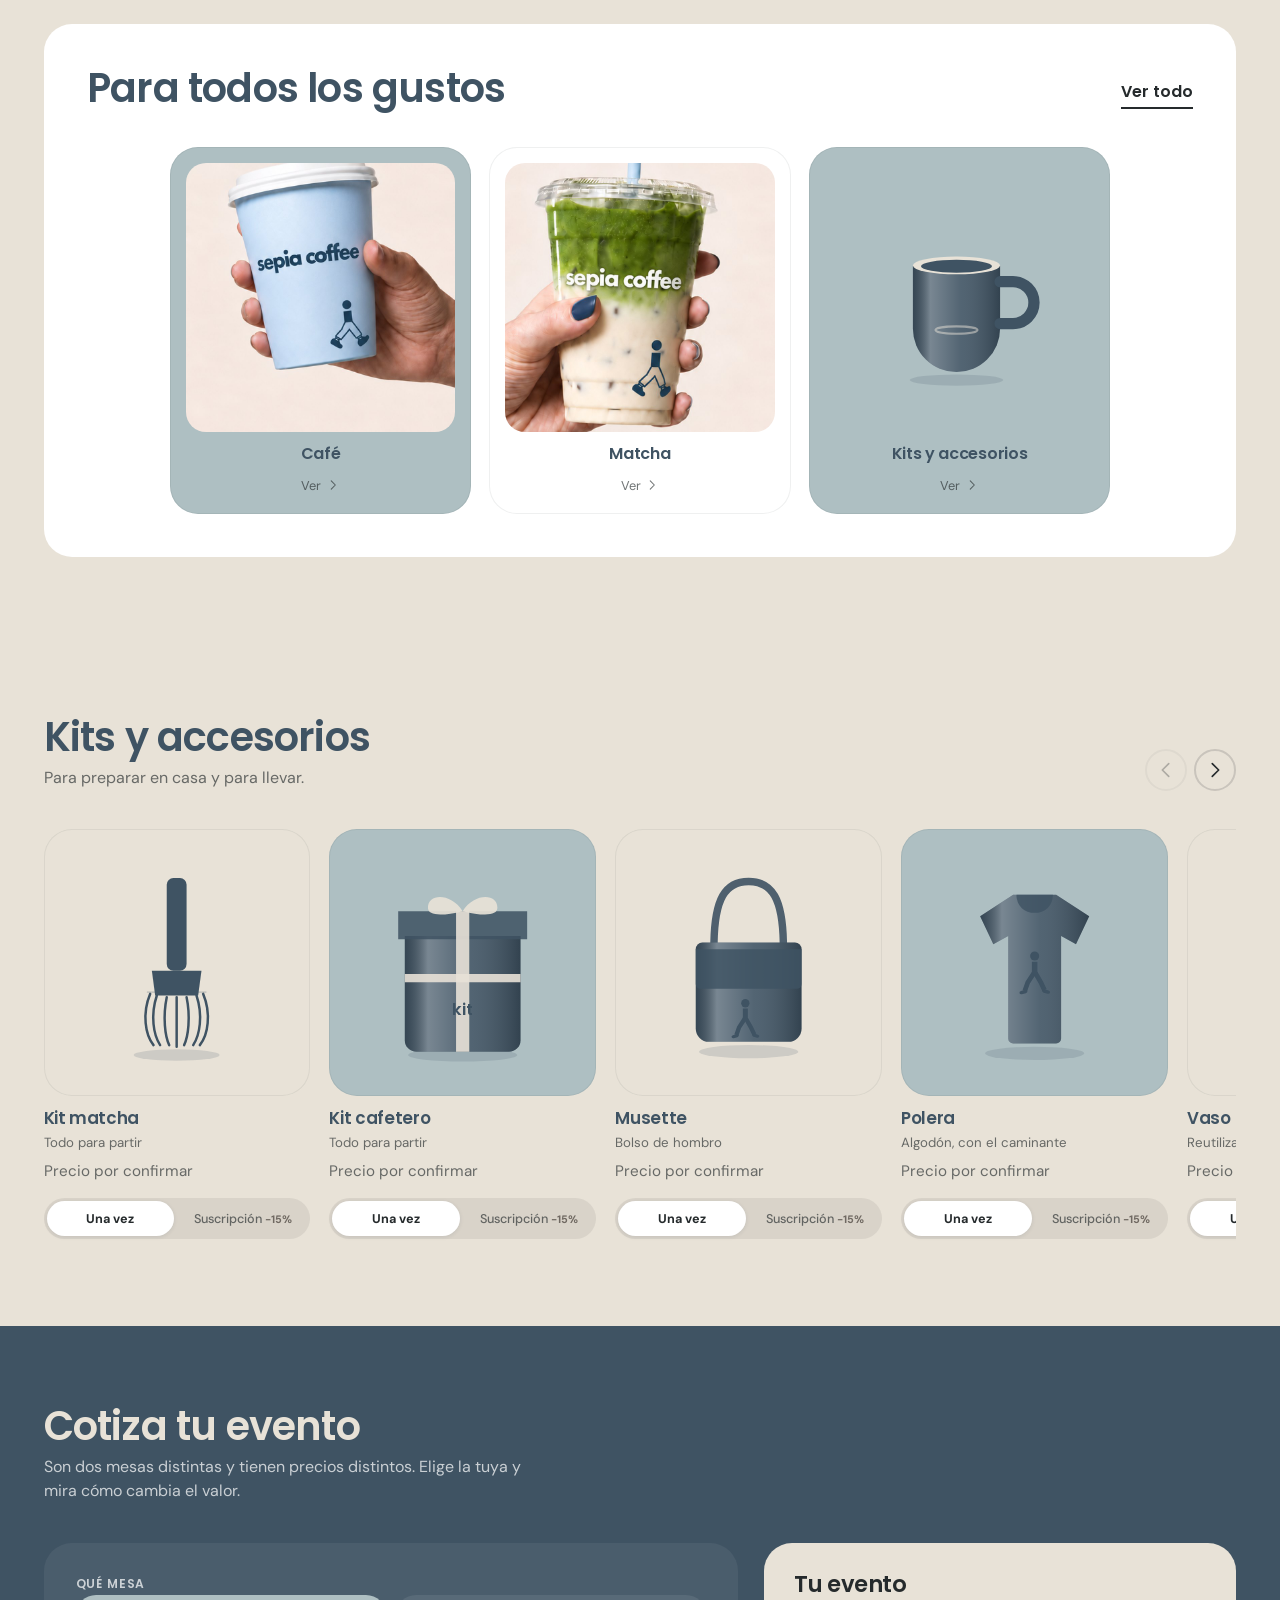
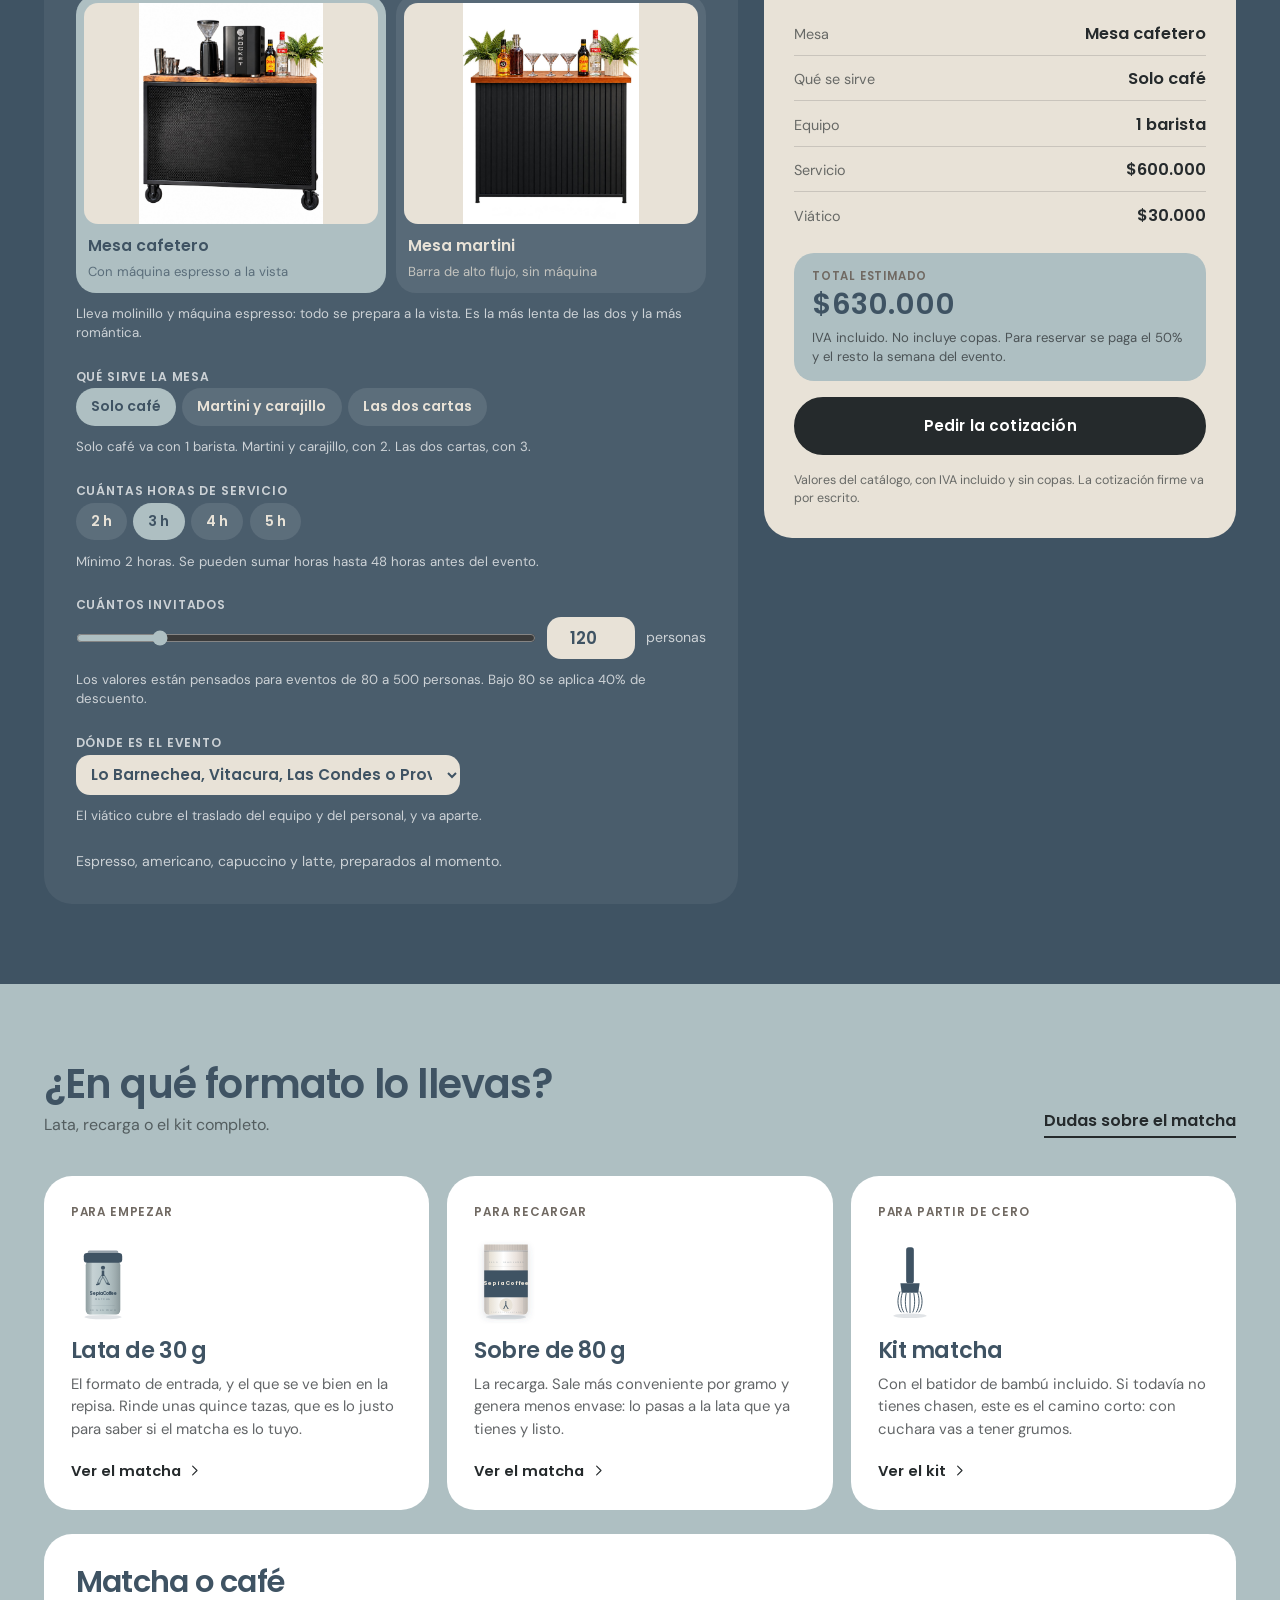
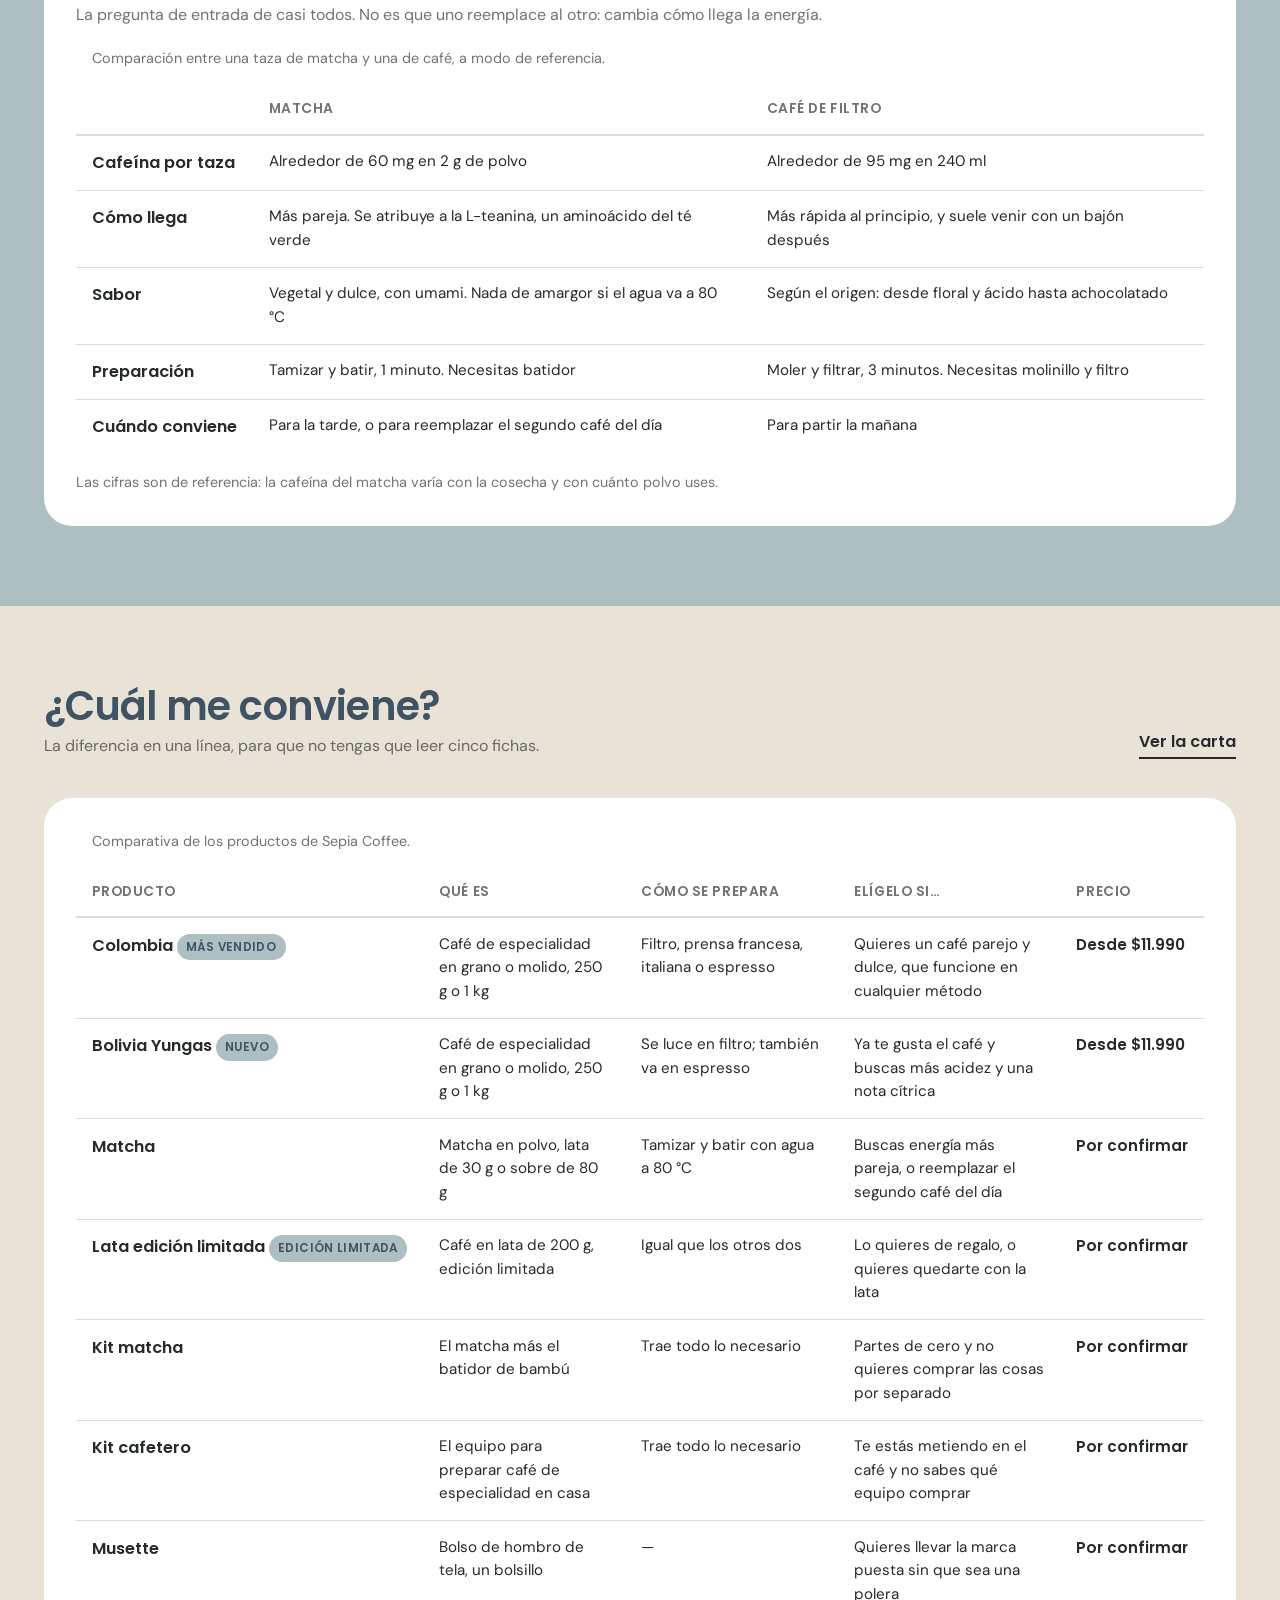
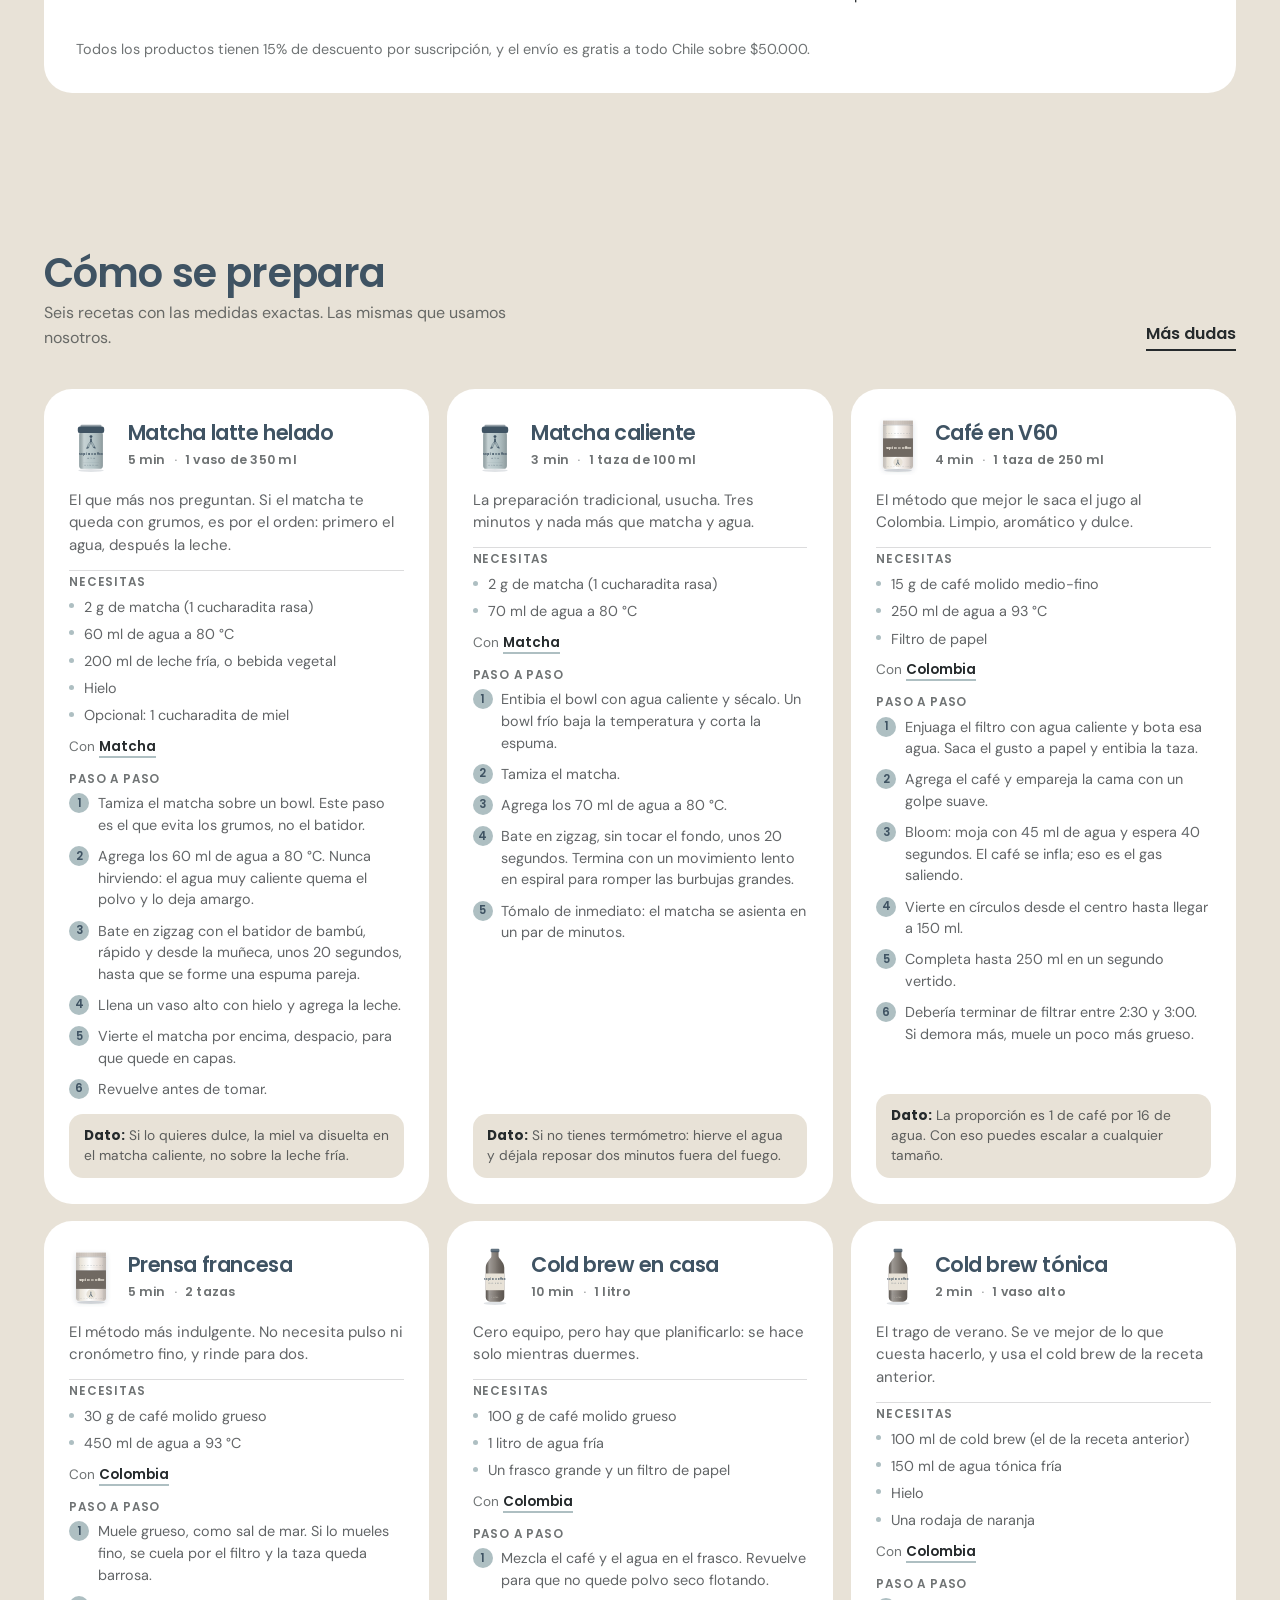
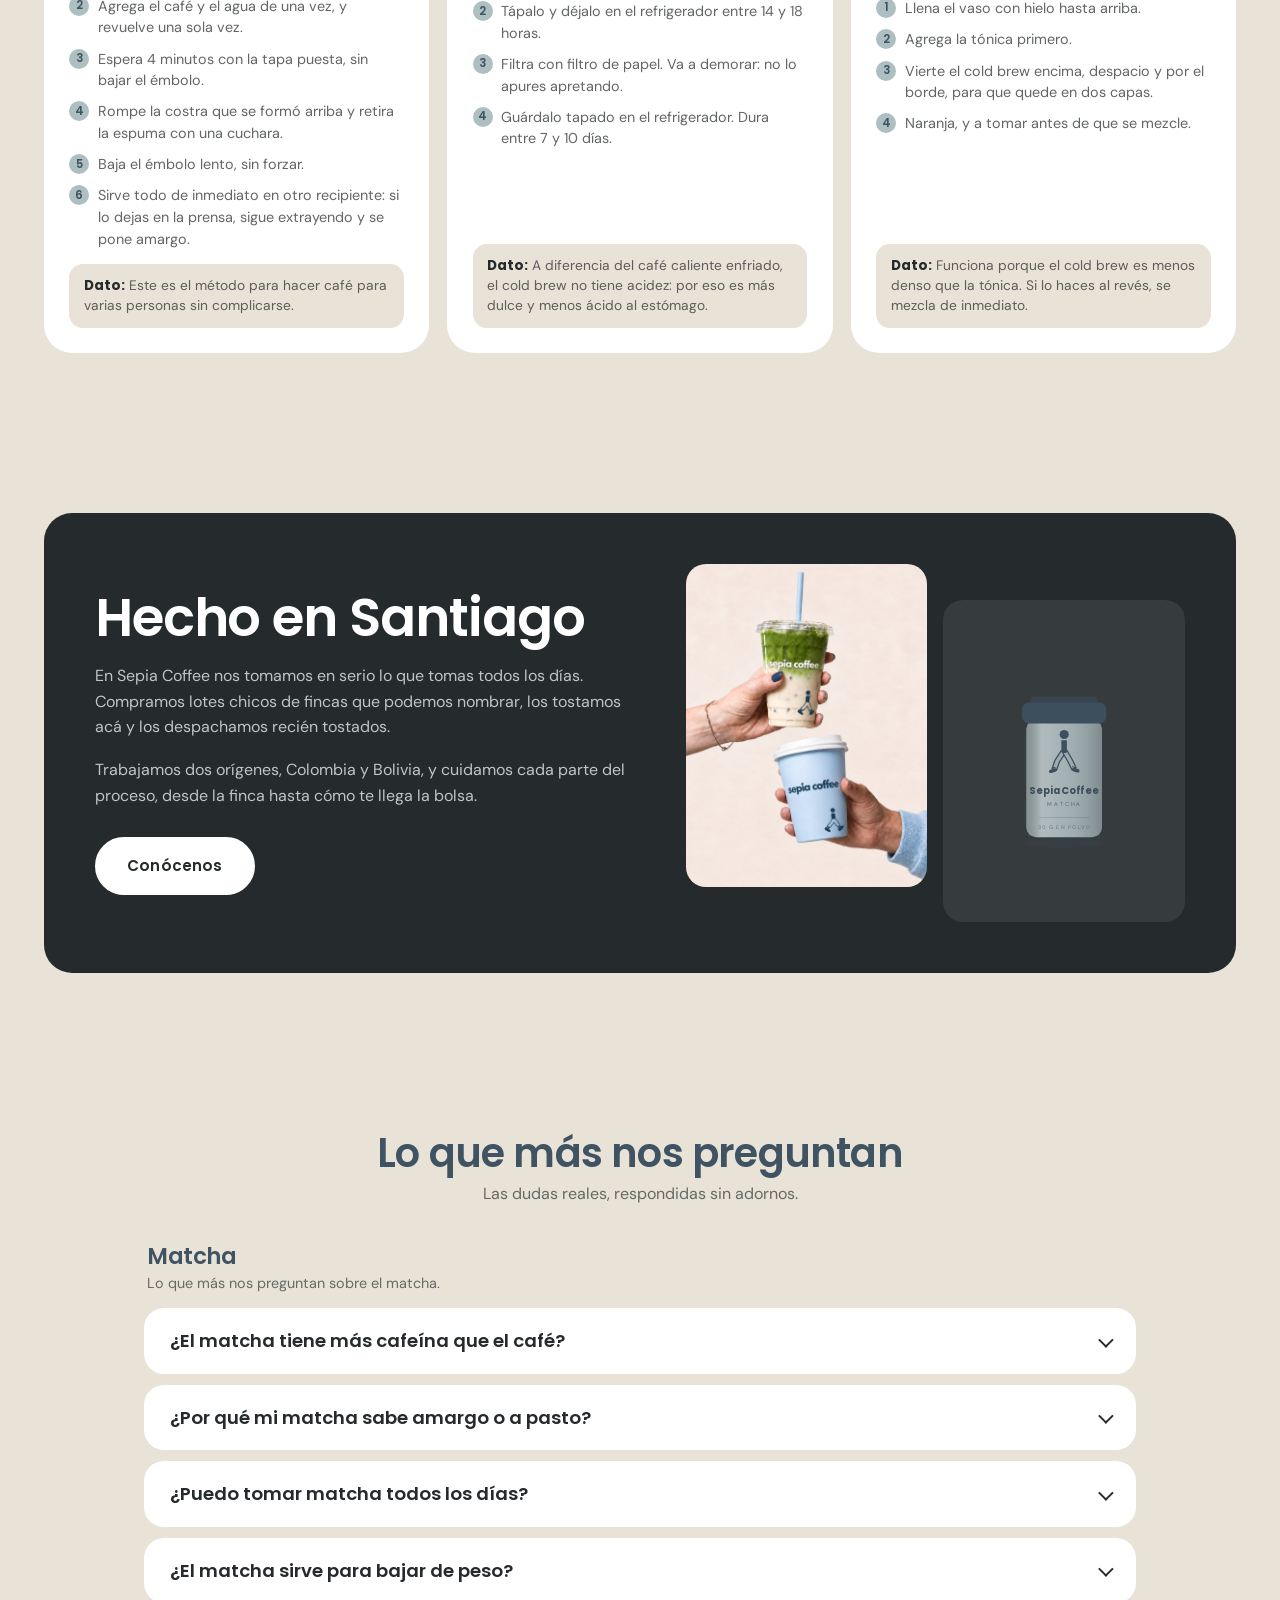
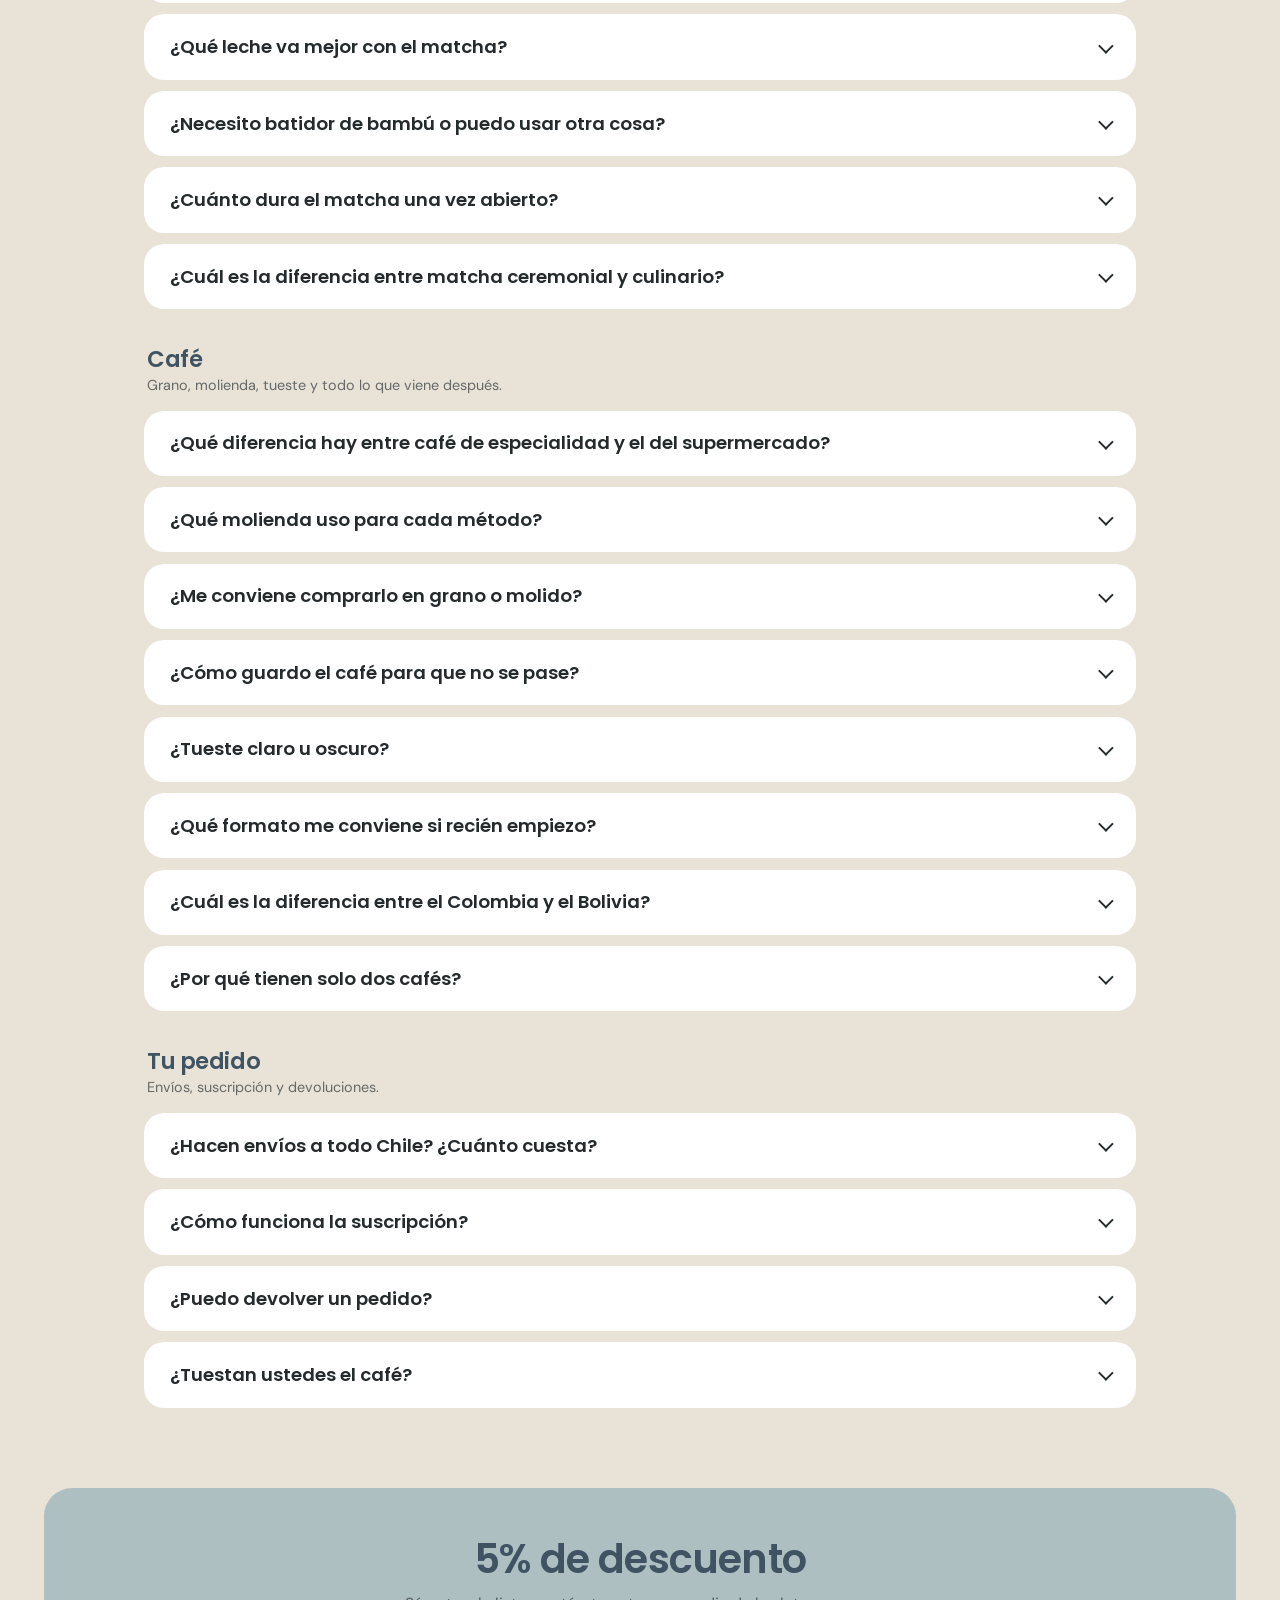
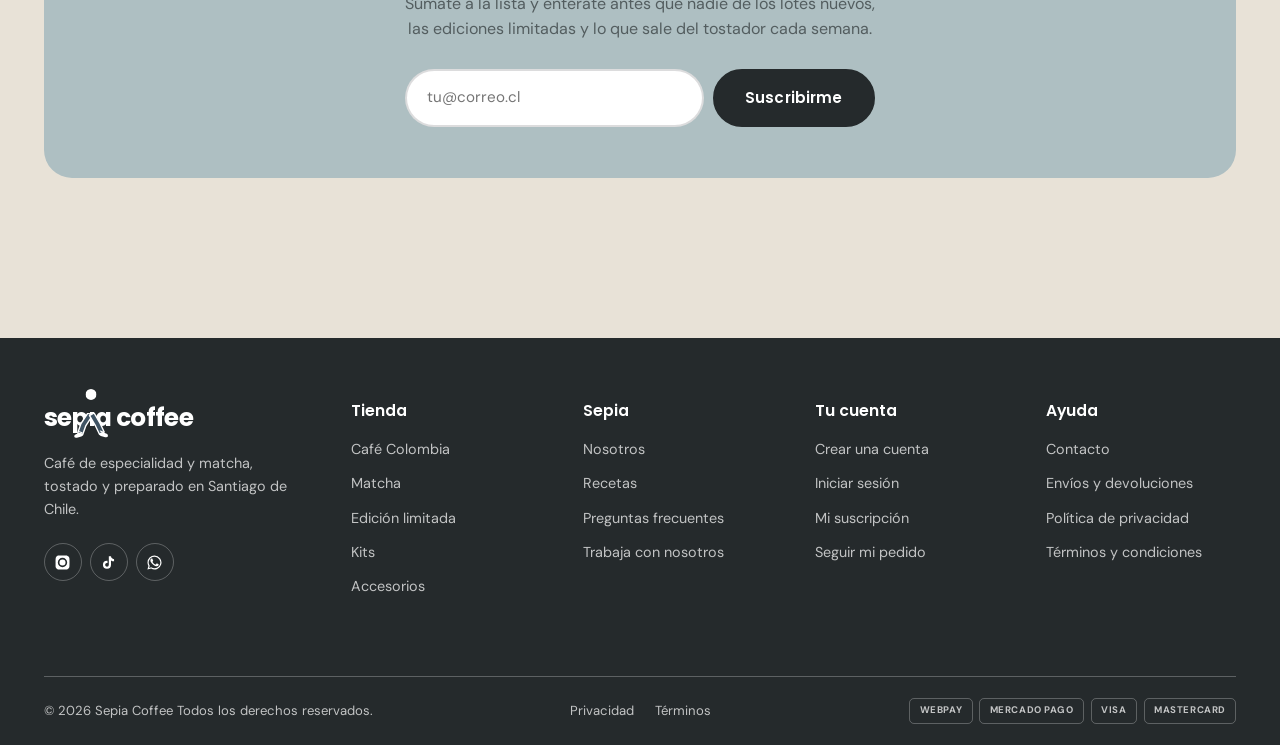
==== commit 6aad4d45: "Aplica la paleta del brand book Los siete colores reemplazan a los cuatro de antes. El mapeo mantien" ====
--- a/index.html
+++ b/index.html
@@ -5,7 +5,7 @@
 <meta name="viewport" content="width=device-width, initial-scale=1, viewport-fit=cover" />
 <title>Sepia Coffee — Café de especialidad y matcha</title>
 <meta name="description" content="Café de especialidad tostado en Santiago, matcha ceremonial y accesorios. Envío gratis sobre $50.000 en todo Chile." />
-<meta name="theme-color" content="#F5EFEB" />
+<meta name="theme-color" content="#E8E2D7" />
 <link rel="canonical" href="https://sepiacoffee.cl/" />
 <meta property="og:type" content="website" />
 <meta property="og:site_name" content="Sepia Coffee" />
@@ -1627,26 +1627,41 @@
    Los tokens de abajo son el único lugar donde tocar la marca.
    ============================================================ */
 :root{
-  /* ---------- PALETA BLOQUEADA ----------
-     Estos cinco son los únicos colores de marca. Todo lo demás
-     en la página es uno de ellos, o navy/blanco con transparencia. */
-  --celeste:#C8D9E6;   /* principal */
-  --beige:#F5EFEB;     /* secundario */
-  --navy:#2F4156;      /* logos y textos */
-  --teal:#567C8D;      /* apoyo */
-  --blanco:#FFFFFF;    /* apoyo */
+  /* ---------- PALETA DEL BRAND BOOK ----------
+     Los siete colores de la marca. Todo lo demás en la página es uno de
+     ellos, o grafito con transparencia.
+
+     Dos combinaciones quedan bajo el mínimo AA de 4,5:1 y por eso no se
+     usan en texto de cuerpo. Topo sobre crema da 4,19 y azul sobre celeste
+     da 4,20, así que el topo va solo en texto grande y el cuerpo en
+     grafito, que sobre crema da 11,3. Crema sobre celeste o arena no se
+     usa nunca: 1,48 y 1,34, ilegible. */
+  --azul:#3F5363;      /* botones, títulos, íconos y logo */
+  --celeste:#AEBFC2;   /* fondos destacados, tarjetas y bloques de producto */
+  --crema:#E8E2D7;     /* fondo principal de la página */
+  --arena:#CFC4B2;     /* fondos secundarios, separadores y bordes */
+  --madera:#C9A779;    /* acentos chicos, etiquetas y detalles */
+  --topo:#706962;      /* texto secundario, solo en tamaño grande */
+  --grafito:#252A2C;   /* texto principal, precios y navegación */
+  --blanco:#FFFFFF;
+
+  /* Nombres de la paleta anterior, para no reescribir las reglas que ya
+     los usan. Apuntan al color nuevo que cumple el mismo rol. */
+  --navy:var(--azul);
+  --beige:var(--crema);
+  --teal:var(--topo);
 
   /* ---------- Roles ---------- */
-  --tinta:var(--navy);
-  --papel:var(--beige);
-  --humo:rgba(47,65,86,.06);
+  --tinta:var(--grafito);
+  --papel:var(--crema);
+  --humo:rgba(37,42,44,.06);
 
   /* Transparencias de navy sobre fondos claros */
-  --tinta-70:rgba(47,65,86,.72);
-  --tinta-60:rgba(47,65,86,.66);
-  --tinta-40:rgba(47,65,86,.45);
-  --tinta-14:rgba(47,65,86,.16);
-  --tinta-08:rgba(47,65,86,.08);
+  --tinta-70:rgba(37,42,44,.72);
+  --tinta-60:rgba(37,42,44,.66);
+  --tinta-40:rgba(37,42,44,.45);
+  --tinta-14:rgba(37,42,44,.16);
+  --tinta-08:rgba(37,42,44,.08);
   /* Transparencias de blanco sobre navy o teal */
   --claro-24:rgba(255,255,255,.26);
   --claro-64:rgba(255,255,255,.72);
@@ -1943,7 +1958,7 @@
 .prod{display:flex;flex-direction:column;gap:.75rem;position:relative}
 .prod-media{
   position:relative;aspect-ratio:1;border-radius:var(--r-xl);overflow:hidden;
-  background:var(--tono,var(--humo));display:grid;place-items:center;isolation:isolate;box-shadow:inset 0 0 0 1px rgba(47,65,86,.07);
+  background:var(--tono,var(--humo));display:grid;place-items:center;isolation:isolate;box-shadow:inset 0 0 0 1px rgba(37,42,44,.07);
 }
 /* La portada es el packshot sobre fondo blanco: va entero, con el color de
    la tarjeta haciendo de marco. La segunda es la foto de ambiente, que sí
@@ -2007,7 +2022,7 @@
 @media(max-width:759px){.cats.de-3{grid-template-columns:1fr}}
 .cat{
   display:flex;flex-direction:column;gap:.85rem;border-radius:var(--r-xl);
-  background:var(--tono,var(--humo));padding:1rem 1rem 1.15rem;box-shadow:inset 0 0 0 1px rgba(47,65,86,.07);
+  background:var(--tono,var(--humo));padding:1rem 1rem 1.15rem;box-shadow:inset 0 0 0 1px rgba(37,42,44,.07);
   transition:transform .3s var(--ease);
 }
 .cat:hover{transform:translateY(-5px)}
@@ -2276,7 +2291,7 @@
 .selector{display:grid;gap:clamp(.8rem,1.6vw,1.1rem);grid-template-columns:1fr}
 @media(min-width:760px){.selector{grid-template-columns:repeat(3,1fr)}}
 .sel-tarjeta{background:var(--blanco);border-radius:var(--r-xl);padding:clamp(1.3rem,2.4vw,1.7rem);display:flex;flex-direction:column;gap:.7rem;transition:transform .3s var(--ease),box-shadow .3s var(--ease)}
-.sel-tarjeta:hover{transform:translateY(-4px);box-shadow:0 14px 34px rgba(47,65,86,.13)}
+.sel-tarjeta:hover{transform:translateY(-4px);box-shadow:0 14px 34px rgba(37,42,44,.13)}
 .sel-etq{font-family:var(--display);font-weight:600;font-size:.74rem;letter-spacing:.07em;text-transform:uppercase;color:var(--teal)}
 .sel-arte{width:64px;height:88px;max-width:none;--acento:var(--navy);margin:.2rem 0}
 .sel-tarjeta h3{font-size:clamp(1.18rem,1.8vw,1.4rem)}
@@ -2337,6 +2352,12 @@
 .faq .resp p{color:var(--tinta-70);line-height:1.6}
 .faq .resp a{border-bottom:2px solid var(--tinta-14);font-weight:500}
 .faq .resp a:hover{border-bottom-color:currentColor}
+
+/* El brand book pide títulos azules sobre fondo claro. La sección oscura
+   lleva el azul de fondo, así que ahí el título hereda el crema del
+   contenedor en vez de desaparecer sobre sí mismo. */
+h1,h2,h3,h4,.t-4xl,.t-3xl,.t-xl{color:var(--azul)}
+section[style*="--navy"] :is(h1,h2,h3,h4,.t-4xl,.t-3xl,.t-xl){color:inherit}
 </style>
 </head>
 <body>
@@ -2369,7 +2390,7 @@
 <!-- ===================== BIBLIOTECA SVG ===================== -->
 <svg width="0" height="0" style="position:absolute" aria-hidden="true" focusable="false"><defs>
 <linearGradient id="g-bolsa" x1="0" y1="0" x2="1" y2="0">
-    <stop offset="0" stop-color="#CFC6BF"/><stop offset=".14" stop-color="#F5EFEB"/>
+    <stop offset="0" stop-color="#CFC6BF"/><stop offset=".14" stop-color="#E8E2D7"/>
     <stop offset=".44" stop-color="#FFFFFF"/><stop offset=".74" stop-color="#EAE2DC"/>
     <stop offset="1" stop-color="#C6BCB4"/>
   </linearGradient>
@@ -2378,14 +2399,14 @@
     <stop offset="1" stop-color="#BCB2AA"/>
   </linearGradient>
   <filter id="f-bolsa" x="-25%" y="-12%" width="150%" height="132%">
-    <feDropShadow dx="0" dy="9" stdDeviation="11" flood-color="#2F4156" flood-opacity=".2"/>
+    <feDropShadow dx="0" dy="9" stdDeviation="11" flood-color="#3F5363" flood-opacity=".2"/>
   </filter>
   <radialGradient id="g-cafe" cx=".38" cy=".32" r=".82">
-    <stop offset="0" stop-color="#567C8D"/><stop offset=".5" stop-color="#3E5670"/>
-    <stop offset="1" stop-color="#2F4156"/>
+    <stop offset="0" stop-color="#706962"/><stop offset=".5" stop-color="#3E5670"/>
+    <stop offset="1" stop-color="#3F5363"/>
   </radialGradient>
   <radialGradient id="g-platillo" cx=".36" cy=".28" r=".9">
-    <stop offset="0" stop-color="#F5EFEB"/><stop offset="1" stop-color="#DED6CF"/>
+    <stop offset="0" stop-color="#E8E2D7"/><stop offset="1" stop-color="#DED6CF"/>
   </radialGradient>
   <linearGradient id="g-ceramica" x1=".2" y1="0" x2=".85" y2="1">
     <stop offset="0" stop-color="#FFFFFF"/><stop offset="1" stop-color="#E6DED8"/>
@@ -2403,143 +2424,143 @@
 </defs>
 
 <symbol id="i-bolsa" viewBox="0 0 200 272">
-   <ellipse cx="100" cy="252" rx="63" ry="7" fill="#2F4156" opacity=".17"/>
+   <ellipse cx="100" cy="252" rx="63" ry="7" fill="#3F5363" opacity=".17"/>
    <g filter="url(#f-bolsa)">
      <path d="M32 44h136v186a14 14 0 0 1-14 14H46a14 14 0 0 1-14-14z" fill="url(#g-bolsa)"/>
-     <path d="M32 44h15v200h-1a14 14 0 0 1-14-14z" fill="#2F4156" opacity=".085"/>
-     <path d="M153 44h15v186a14 14 0 0 1-14 14h-1z" fill="#2F4156" opacity=".065"/>
+     <path d="M32 44h15v200h-1a14 14 0 0 1-14-14z" fill="#3F5363" opacity=".085"/>
+     <path d="M153 44h15v186a14 14 0 0 1-14 14h-1z" fill="#3F5363" opacity=".065"/>
      <path d="M32 25h136v19H32z" fill="url(#g-sello)"/>
      <path d="M40 25v19M48 25v19M56 25v19M64 25v19M72 25v19M80 25v19M88 25v19M96 25v19M104 25v19M112 25v19M120 25v19M128 25v19M136 25v19M144 25v19M152 25v19M160 25v19"
-           stroke="#2F4156" stroke-width="1" opacity=".17"/>
-     <path d="M32 44h136v3.5H32z" fill="#2F4156" opacity=".2"/>
+           stroke="#3F5363" stroke-width="1" opacity=".17"/>
+     <path d="M32 44h136v3.5H32z" fill="#3F5363" opacity=".2"/>
    </g>
    <text x="101" y="84" text-anchor="middle" font-family="DM Sans,sans-serif" font-size="6.2"
-         letter-spacing="2" fill="#2F4156" opacity=".45">250 G · GRANO ENTERO</text>
-   <path d="M46 94h108" stroke="#2F4156" stroke-width="1" opacity=".16"/>
-   <rect x="32" y="106" width="136" height="84" fill="var(--acento,#2F4156)"/>
-   <path d="M32 106h136v3H32z" fill="#2F4156" opacity=".14"/>
+         letter-spacing="2" fill="#3F5363" opacity=".45">250 G · GRANO ENTERO</text>
+   <path d="M46 94h108" stroke="#3F5363" stroke-width="1" opacity=".16"/>
+   <rect x="32" y="106" width="136" height="84" fill="var(--acento,#3F5363)"/>
+   <path d="M32 106h136v3H32z" fill="#3F5363" opacity=".14"/>
    <text x="100" y="153" text-anchor="middle" font-family="Poppins,sans-serif" font-weight="700"
-         font-size="18" letter-spacing="-.4" fill="#F5EFEB">Sepia Coffee</text>
-   <circle cx="100" cy="214" r="21" fill="#F5EFEB"/>
-   <g transform="translate(89,201) scale(.104)" style="color:#2F4156">
+         font-size="18" letter-spacing="-.4" fill="#E8E2D7">Sepia Coffee</text>
+   <circle cx="100" cy="214" r="21" fill="#E8E2D7"/>
+   <g transform="translate(89,201) scale(.104)" style="color:#3F5363">
      <use href="#i-caminante-solido"/>
    </g>
    <text x="101" y="238" text-anchor="middle" font-family="DM Sans,sans-serif" font-size="5.6"
-         letter-spacing="2.4" fill="#2F4156" opacity=".34">TOSTADO EN SANTIAGO</text>
+         letter-spacing="2.4" fill="#3F5363" opacity=".34">TOSTADO EN SANTIAGO</text>
  </symbol>
 
  <!-- Botella de cold brew -->
  <symbol id="i-botella" viewBox="0 0 200 272">
-   <ellipse cx="100" cy="256" rx="52" ry="7" fill="#2F4156" opacity=".16"/>
-   <path d="M84 18h32v24c0 10 26 26 26 52v134a20 20 0 0 1-20 20H78a20 20 0 0 1-20-20V94c0-26 26-42 26-52z" fill="var(--acento,#567C8D)"/>
+   <ellipse cx="100" cy="256" rx="52" ry="7" fill="#3F5363" opacity=".16"/>
+   <path d="M84 18h32v24c0 10 26 26 26 52v134a20 20 0 0 1-20 20H78a20 20 0 0 1-20-20V94c0-26 26-42 26-52z" fill="var(--acento,#706962)"/>
    <path d="M84 18h32v24c0 10 26 26 26 52v134a20 20 0 0 1-20 20H78a20 20 0 0 1-20-20V94c0-26 26-42 26-52z" fill="url(#g-vidrio)"/>
-   <rect x="80" y="8" width="40" height="16" rx="5" fill="#2F4156" opacity=".82"/>
-   <rect x="58" y="120" width="84" height="76" fill="#F5EFEB"/>
-   <text x="100" y="150" text-anchor="middle" font-family="Poppins,sans-serif" font-size="11.5" font-weight="700" letter-spacing="-.25" fill="#2F4156">Sepia Coffee</text>
-   <text x="100" y="170" text-anchor="middle" font-family="DM Sans,sans-serif" font-size="8.5" letter-spacing="2.4" fill="#2F4156" opacity=".65">COLD BREW</text>
-   <path d="M58 214h84" stroke="#2F4156" stroke-width="1" opacity=".18"/>
-   <text x="100" y="232" text-anchor="middle" font-family="DM Sans,sans-serif" font-size="7.5" letter-spacing="1.8" fill="#F5EFEB" opacity=".8">1 LITRO</text>
+   <rect x="80" y="8" width="40" height="16" rx="5" fill="#3F5363" opacity=".82"/>
+   <rect x="58" y="120" width="84" height="76" fill="#E8E2D7"/>
+   <text x="100" y="150" text-anchor="middle" font-family="Poppins,sans-serif" font-size="11.5" font-weight="700" letter-spacing="-.25" fill="#3F5363">Sepia Coffee</text>
+   <text x="100" y="170" text-anchor="middle" font-family="DM Sans,sans-serif" font-size="8.5" letter-spacing="2.4" fill="#3F5363" opacity=".65">COLD BREW</text>
+   <path d="M58 214h84" stroke="#3F5363" stroke-width="1" opacity=".18"/>
+   <text x="100" y="232" text-anchor="middle" font-family="DM Sans,sans-serif" font-size="7.5" letter-spacing="1.8" fill="#E8E2D7" opacity=".8">1 LITRO</text>
  </symbol>
 
  <!-- Tarro de matcha -->
  <symbol id="i-tarro" viewBox="0 0 200 272">
-   <ellipse cx="100" cy="252" rx="58" ry="7" fill="#2F4156" opacity=".16"/>
+   <ellipse cx="100" cy="252" rx="58" ry="7" fill="#3F5363" opacity=".16"/>
    <!-- Cuerpo en Sky Blue, fijo: es el color de la lata en el packaging -->
-   <rect x="46" y="76" width="108" height="168" rx="14" fill="#C8D9E6"/>
+   <rect x="46" y="76" width="108" height="168" rx="14" fill="#AEBFC2"/>
    <rect x="46" y="76" width="108" height="168" rx="14" fill="url(#g-lata)"/>
    <!-- Tapa en Navy -->
-   <rect x="40" y="52" width="120" height="30" rx="10" fill="#2F4156"/>
-   <rect x="52" y="44" width="96" height="12" rx="6" fill="#2F4156" opacity=".55"/>
+   <rect x="40" y="52" width="120" height="30" rx="10" fill="#3F5363"/>
+   <rect x="52" y="44" width="96" height="12" rx="6" fill="#3F5363" opacity=".55"/>
    <!-- Caminante de marca -->
-   <g transform="translate(74,88) scale(.26)" style="color:#2F4156;--cam-fondo:#C8D9E6">
+   <g transform="translate(74,88) scale(.26)" style="color:#3F5363;--cam-fondo:#AEBFC2">
      <use href="#i-caminante"/>
    </g>
    <!-- Textos en Navy -->
    <text x="100" y="182" text-anchor="middle" font-family="Poppins,sans-serif"
-         font-size="14" font-weight="700" letter-spacing="-.3" fill="#2F4156">Sepia Coffee</text>
+         font-size="14" font-weight="700" letter-spacing="-.3" fill="#3F5363">Sepia Coffee</text>
    <text x="101" y="200" text-anchor="middle" font-family="DM Sans,sans-serif"
-         font-size="8" letter-spacing="2.6" fill="#2F4156" opacity=".75">MATCHA</text>
-   <path d="M64 216h72" stroke="#2F4156" stroke-width="1" opacity=".28"/>
+         font-size="8" letter-spacing="2.6" fill="#3F5363" opacity=".75">MATCHA</text>
+   <path d="M64 216h72" stroke="#3F5363" stroke-width="1" opacity=".28"/>
    <text x="101" y="232" text-anchor="middle" font-family="DM Sans,sans-serif"
-         font-size="7.5" letter-spacing="1.8" fill="#2F4156" opacity=".6">30 G EN POLVO</text>
+         font-size="7.5" letter-spacing="1.8" fill="#3F5363" opacity=".6">30 G EN POLVO</text>
  </symbol>
  <!-- Lata de café, edición limitada -->
  <symbol id="i-lata-cafe" viewBox="0 0 200 272">
-   <ellipse cx="100" cy="252" rx="58" ry="7" fill="#2F4156" opacity=".16"/>
+   <ellipse cx="100" cy="252" rx="58" ry="7" fill="#3F5363" opacity=".16"/>
    <!-- Cuerpo en Sky Blue, fijo: es el color de la lata en el packaging -->
-   <rect x="46" y="76" width="108" height="168" rx="14" fill="#F5EFEB"/>
+   <rect x="46" y="76" width="108" height="168" rx="14" fill="#E8E2D7"/>
    <rect x="46" y="76" width="108" height="168" rx="14" fill="url(#g-lata)"/>
    <!-- Tapa en Navy -->
-   <rect x="40" y="52" width="120" height="30" rx="10" fill="#2F4156"/>
-   <rect x="52" y="44" width="96" height="12" rx="6" fill="#2F4156" opacity=".55"/>
+   <rect x="40" y="52" width="120" height="30" rx="10" fill="#3F5363"/>
+   <rect x="52" y="44" width="96" height="12" rx="6" fill="#3F5363" opacity=".55"/>
    <!-- Caminante de marca -->
-   <g transform="translate(74,88) scale(.26)" style="color:#2F4156;--cam-fondo:#F5EFEB">
+   <g transform="translate(74,88) scale(.26)" style="color:#3F5363;--cam-fondo:#E8E2D7">
      <use href="#i-caminante"/>
    </g>
    <!-- Textos en Navy -->
    <text x="100" y="182" text-anchor="middle" font-family="Poppins,sans-serif"
-         font-size="14" font-weight="700" letter-spacing="-.3" fill="#2F4156">Sepia Coffee</text>
+         font-size="14" font-weight="700" letter-spacing="-.3" fill="#3F5363">Sepia Coffee</text>
    <text x="101" y="200" text-anchor="middle" font-family="DM Sans,sans-serif"
-         font-size="8" letter-spacing="2.6" fill="#2F4156" opacity=".75">CAFÉ DE ORIGEN</text>
-   <path d="M64 216h72" stroke="#2F4156" stroke-width="1" opacity=".28"/>
+         font-size="8" letter-spacing="2.6" fill="#3F5363" opacity=".75">CAFÉ DE ORIGEN</text>
+   <path d="M64 216h72" stroke="#3F5363" stroke-width="1" opacity=".28"/>
    <text x="101" y="232" text-anchor="middle" font-family="DM Sans,sans-serif"
-         font-size="7.5" letter-spacing="1.8" fill="#2F4156" opacity=".6">200 G · COLOMBIA</text>
+         font-size="7.5" letter-spacing="1.8" fill="#3F5363" opacity=".6">200 G · COLOMBIA</text>
  </symbol>
 
  <!-- Vaso -->
  <symbol id="i-taza" viewBox="0 0 200 272">
-   <ellipse cx="96" cy="238" rx="58" ry="7" fill="#2F4156" opacity=".16"/>
-   <path d="M42 96h108v78a54 54 0 0 1-54 54h0a54 54 0 0 1-54-54z" fill="var(--acento,#C8D9E6)"/>
+   <ellipse cx="96" cy="238" rx="58" ry="7" fill="#3F5363" opacity=".16"/>
+   <path d="M42 96h108v78a54 54 0 0 1-54 54h0a54 54 0 0 1-54-54z" fill="var(--acento,#AEBFC2)"/>
    <path d="M42 96h108v78a54 54 0 0 1-54 54h0a54 54 0 0 1-54-54z" fill="url(#g-lata)"/>
-   <path d="M150 116h16a26 26 0 0 1 0 52h-16" fill="none" stroke="var(--acento,#C8D9E6)" stroke-width="14" stroke-linecap="round"/>
-   <ellipse cx="96" cy="96" rx="54" ry="11" fill="#F5EFEB"/>
-   <ellipse cx="96" cy="97" rx="44" ry="8" fill="#2F4156"/>
-   <ellipse cx="96" cy="176" rx="26" ry="4.6" fill="none" stroke="#F5EFEB" stroke-width="2.6" opacity=".5"/>
+   <path d="M150 116h16a26 26 0 0 1 0 52h-16" fill="none" stroke="var(--acento,#AEBFC2)" stroke-width="14" stroke-linecap="round"/>
+   <ellipse cx="96" cy="96" rx="54" ry="11" fill="#E8E2D7"/>
+   <ellipse cx="96" cy="97" rx="44" ry="8" fill="#3F5363"/>
+   <ellipse cx="96" cy="176" rx="26" ry="4.6" fill="none" stroke="#E8E2D7" stroke-width="2.6" opacity=".5"/>
  </symbol>
 
  <!-- Caja de pack -->
  <symbol id="i-caja" viewBox="0 0 200 272">
-   <ellipse cx="100" cy="248" rx="66" ry="8" fill="#2F4156" opacity=".16"/>
-   <path d="M30 104h140v126a14 14 0 0 1-14 14H44a14 14 0 0 1-14-14z" fill="var(--acento,#C8D9E6)"/>
+   <ellipse cx="100" cy="248" rx="66" ry="8" fill="#3F5363" opacity=".16"/>
+   <path d="M30 104h140v126a14 14 0 0 1-14 14H44a14 14 0 0 1-14-14z" fill="var(--acento,#AEBFC2)"/>
    <path d="M30 104h140v126a14 14 0 0 1-14 14H44a14 14 0 0 1-14-14z" fill="url(#g-lata)"/>
-   <path d="M22 74h156v34H22z" fill="#2F4156" opacity=".86"/>
-   <path d="M92 74h16v170H92z" fill="#F5EFEB" opacity=".9"/>
-   <path d="M30 150h140v10H30z" fill="#F5EFEB" opacity=".9"/>
-   <path d="M100 74c-14-22-42-22-42-4 0 10 18 10 42 4zM100 74c14-22 42-22 42-4 0 10-18 10-42 4z" fill="#F5EFEB" opacity=".92"/>
-   <text x="100" y="200" text-anchor="middle" font-family="Poppins,sans-serif" font-size="20" font-weight="600" fill="#2F4156">kit</text>
+   <path d="M22 74h156v34H22z" fill="#3F5363" opacity=".86"/>
+   <path d="M92 74h16v170H92z" fill="#E8E2D7" opacity=".9"/>
+   <path d="M30 150h140v10H30z" fill="#E8E2D7" opacity=".9"/>
+   <path d="M100 74c-14-22-42-22-42-4 0 10 18 10 42 4zM100 74c14-22 42-22 42-4 0 10-18 10-42 4z" fill="#E8E2D7" opacity=".92"/>
+   <text x="100" y="200" text-anchor="middle" font-family="Poppins,sans-serif" font-size="20" font-weight="600" fill="#3F5363">kit</text>
  </symbol>
 
 
  <!-- Musette: bolso de hombro con correa larga -->
  <symbol id="i-musette" viewBox="0 0 200 272">
-   <ellipse cx="100" cy="244" rx="60" ry="8" fill="#2F4156" opacity=".16"/>
+   <ellipse cx="100" cy="244" rx="60" ry="8" fill="#3F5363" opacity=".16"/>
    <!-- correa -->
    <path d="M58 118C58 58 72 38 100 38s42 20 42 80" fill="none"
-         stroke="#2F4156" stroke-width="9" stroke-linecap="round" opacity=".9"/>
+         stroke="#3F5363" stroke-width="9" stroke-linecap="round" opacity=".9"/>
    <!-- cuerpo del bolso -->
    <path d="M44 112h112a8 8 0 0 1 8 8v96a16 16 0 0 1-16 16H52a16 16 0 0 1-16-16v-96a8 8 0 0 1 8-8z"
-         fill="var(--acento,#C8D9E6)"/>
+         fill="var(--acento,#AEBFC2)"/>
    <path d="M44 112h112a8 8 0 0 1 8 8v96a16 16 0 0 1-16 16H52a16 16 0 0 1-16-16v-96a8 8 0 0 1 8-8z"
          fill="url(#g-lata)"/>
    <!-- solapa -->
-   <path d="M36 120h128v42a6 6 0 0 1-6 6H42a6 6 0 0 1-6-6z" fill="#2F4156" opacity=".82"/>
+   <path d="M36 120h128v42a6 6 0 0 1-6 6H42a6 6 0 0 1-6-6z" fill="#3F5363" opacity=".82"/>
    <!-- caminante -->
-   <g transform="translate(76,178) scale(.2)" style="color:#2F4156;--cam-fondo:none">
+   <g transform="translate(76,178) scale(.2)" style="color:#3F5363;--cam-fondo:none">
      <use href="#i-caminante-solido"/>
    </g>
  </symbol>
 
  <!-- Polera -->
  <symbol id="i-polera" viewBox="0 0 200 272">
-   <ellipse cx="100" cy="246" rx="60" ry="8" fill="#2F4156" opacity=".16"/>
+   <ellipse cx="100" cy="246" rx="60" ry="8" fill="#3F5363" opacity=".16"/>
    <path d="M74 54h52l40 26-16 34-18-10v124a6 6 0 0 1-6 6H74a6 6 0 0 1-6-6V104l-18 10-16-34z"
-         fill="var(--acento,#F5EFEB)"/>
+         fill="var(--acento,#E8E2D7)"/>
    <path d="M74 54h52l40 26-16 34-18-10v124a6 6 0 0 1-6 6H74a6 6 0 0 1-6-6V104l-18 10-16-34z"
          fill="url(#g-lata)"/>
    <!-- cuello -->
-   <path d="M78 54h44c0 14-10 22-22 22s-22-8-22-22z" fill="#2F4156" opacity=".8"/>
+   <path d="M78 54h44c0 14-10 22-22 22s-22-8-22-22z" fill="#3F5363" opacity=".8"/>
    <!-- caminante en el pecho -->
-   <g transform="translate(78,120) scale(.22)" style="color:#2F4156;--cam-fondo:none">
+   <g transform="translate(78,120) scale(.22)" style="color:#3F5363;--cam-fondo:none">
      <use href="#i-caminante-solido"/>
    </g>
  </symbol>
@@ -2547,50 +2568,50 @@
 
  <!-- Lata de cold brew (guardada: el producto está inactivo en ia/datos.py) -->
  <symbol id="i-coldbrew-lata" viewBox="0 0 200 272">
-   <ellipse cx="100" cy="246" rx="46" ry="7" fill="#2F4156" opacity=".16"/>
+   <ellipse cx="100" cy="246" rx="46" ry="7" fill="#3F5363" opacity=".16"/>
    <path d="M66 62h68a6 6 0 0 1 6 6v158a14 14 0 0 1-14 14H74a14 14 0 0 1-14-14V68a6 6 0 0 1 6-6z"
-         fill="var(--acento,#567C8D)"/>
+         fill="var(--acento,#706962)"/>
    <path d="M66 62h68a6 6 0 0 1 6 6v158a14 14 0 0 1-14 14H74a14 14 0 0 1-14-14V68a6 6 0 0 1 6-6z"
          fill="url(#g-lata)"/>
-   <rect x="62" y="54" width="76" height="14" rx="5" fill="#2F4156" opacity=".9"/>
-   <ellipse cx="100" cy="56" rx="38" ry="7" fill="#2F4156" opacity=".55"/>
-   <g transform="translate(82,92) scale(.18)" style="color:#F5EFEB;--cam-fondo:none">
+   <rect x="62" y="54" width="76" height="14" rx="5" fill="#3F5363" opacity=".9"/>
+   <ellipse cx="100" cy="56" rx="38" ry="7" fill="#3F5363" opacity=".55"/>
+   <g transform="translate(82,92) scale(.18)" style="color:#E8E2D7;--cam-fondo:none">
      <use href="#i-caminante-solido"/>
    </g>
    <text x="100" y="166" text-anchor="middle" font-family="Poppins,sans-serif"
-         font-size="12" font-weight="700" letter-spacing="-.2" fill="#F5EFEB">Sepia Coffee</text>
+         font-size="12" font-weight="700" letter-spacing="-.2" fill="#E8E2D7">Sepia Coffee</text>
    <text x="100" y="184" text-anchor="middle" font-family="DM Sans,sans-serif"
-         font-size="7.5" letter-spacing="2.2" fill="#F5EFEB" opacity=".8">COLD BREW</text>
-   <path d="M70 198h60" stroke="#F5EFEB" stroke-width="1" opacity=".3"/>
+         font-size="7.5" letter-spacing="2.2" fill="#E8E2D7" opacity=".8">COLD BREW</text>
+   <path d="M70 198h60" stroke="#E8E2D7" stroke-width="1" opacity=".3"/>
    <text x="100" y="214" text-anchor="middle" font-family="DM Sans,sans-serif"
-         font-size="7" letter-spacing="1.6" fill="#F5EFEB" opacity=".66">SIN AZÚCAR</text>
+         font-size="7" letter-spacing="1.6" fill="#E8E2D7" opacity=".66">SIN AZÚCAR</text>
  </symbol>
 
  <!-- Batidor de matcha -->
  <symbol id="i-batidor" viewBox="0 0 200 272">
-   <ellipse cx="100" cy="248" rx="52" ry="7" fill="#2F4156" opacity=".16"/>
-   <rect x="88" y="34" width="24" height="112" rx="8" fill="var(--acento,#F5EFEB)"/>
-   <path d="M70 146h60l-4 30H74z" fill="var(--acento,#F5EFEB)"/>
-   <g stroke="var(--acento,#F5EFEB)" stroke-width="3" stroke-linecap="round" fill="none">
+   <ellipse cx="100" cy="248" rx="52" ry="7" fill="#3F5363" opacity=".16"/>
+   <rect x="88" y="34" width="24" height="112" rx="8" fill="var(--acento,#E8E2D7)"/>
+   <path d="M70 146h60l-4 30H74z" fill="var(--acento,#E8E2D7)"/>
+   <g stroke="var(--acento,#E8E2D7)" stroke-width="3" stroke-linecap="round" fill="none">
      <path d="M76 176c-8 24-4 48 4 60M88 178c-5 24-2 48 3 58M100 178v60M112 178c5 24 2 48-3 58M124 176c8 24 4 48-4 60"/>
      <path d="M68 174c-10 24-6 50 4 62M132 174c10 24 6 50-4 62"/>
    </g>
-   <path d="M64 172h72" stroke="#2F4156" stroke-width="2" opacity=".2"/>
+   <path d="M64 172h72" stroke="#3F5363" stroke-width="2" opacity=".2"/>
  </symbol>
 
  <!-- Granos -->
  <symbol id="i-granos" viewBox="0 0 120 120">
-   <g transform="translate(40 44) rotate(-24)"><ellipse rx="15" ry="21" fill="#2F4156"/><path d="M0-18C6-9-6 9 0 18" fill="none" stroke="#C8D9E6" stroke-width="2.2" stroke-linecap="round"/></g>
-   <g transform="translate(76 62) rotate(32)"><ellipse rx="14" ry="20" fill="#567C8D"/><path d="M0-17C6-8-6 8 0 17" fill="none" stroke="#C8D9E6" stroke-width="2.1" stroke-linecap="round"/></g>
-   <g transform="translate(50 86) rotate(8)"><ellipse rx="13" ry="18.5" fill="#2F4156"/><path d="M0-16C5-8-5 8 0 16" fill="none" stroke="#C8D9E6" stroke-width="2" stroke-linecap="round"/></g>
+   <g transform="translate(40 44) rotate(-24)"><ellipse rx="15" ry="21" fill="#3F5363"/><path d="M0-18C6-9-6 9 0 18" fill="none" stroke="#AEBFC2" stroke-width="2.2" stroke-linecap="round"/></g>
+   <g transform="translate(76 62) rotate(32)"><ellipse rx="14" ry="20" fill="#706962"/><path d="M0-17C6-8-6 8 0 17" fill="none" stroke="#AEBFC2" stroke-width="2.1" stroke-linecap="round"/></g>
+   <g transform="translate(50 86) rotate(8)"><ellipse rx="13" ry="18.5" fill="#3F5363"/><path d="M0-16C5-8-5 8 0 16" fill="none" stroke="#AEBFC2" stroke-width="2" stroke-linecap="round"/></g>
  </symbol>
  <symbol id="i-grano" viewBox="0 0 24 32">
    <ellipse cx="12" cy="16" rx="10.5" ry="15" fill="currentColor"/>
-   <path d="M12 3.5C16.6 10.5 7.4 21.5 12 28.5" fill="none" stroke="var(--fondo-grano,#F5EFEB)" stroke-width="2.8" stroke-linecap="round"/>
+   <path d="M12 3.5C16.6 10.5 7.4 21.5 12 28.5" fill="none" stroke="var(--fondo-grano,#E8E2D7)" stroke-width="2.8" stroke-linecap="round"/>
  </symbol>
  <symbol id="i-hoja-matcha" viewBox="0 0 120 120">
-   <path d="M96 24s-4 58-42 58a24 24 0 0 1-24-24c0-34 66-34 66-34z" fill="var(--acento,#567C8D)"/>
-   <path d="M24 98s10-30 36-46" fill="none" stroke="#2F4156" stroke-width="4" stroke-linecap="round" opacity=".45"/>
+   <path d="M96 24s-4 58-42 58a24 24 0 0 1-24-24c0-34 66-34 66-34z" fill="var(--acento,#706962)"/>
+   <path d="M24 98s10-30 36-46" fill="none" stroke="#3F5363" stroke-width="4" stroke-linecap="round" opacity=".45"/>
  </symbol>
 
 
@@ -2736,23 +2757,23 @@
           <img src="assets/fotos/hero-1.jpg" alt="Dos manos sosteniendo un matcha helado y un café de Sepia Coffee" onerror="this.remove()">
           <div class="hero-arte" aria-hidden="true">
             <span class="burbuja-deco b1"></span><span class="burbuja-deco b2"></span>
-            <svg class="pieza p1" viewBox="0 0 200 272" style="--acento:#2F4156"><use href="#i-bolsa"/></svg>
+            <svg class="pieza p1" viewBox="0 0 200 272" style="--acento:#3F5363"><use href="#i-bolsa"/></svg>
             <svg class="pieza p2" viewBox="0 0 200 272"><use href="#i-tarro"/></svg>
-            <svg class="pieza p3" viewBox="0 0 200 272" style="--acento:#567C8D"><use href="#i-botella"/></svg>
+            <svg class="pieza p3" viewBox="0 0 200 272" style="--acento:#706962"><use href="#i-botella"/></svg>
           </div>
         </div>
       </div>
     </article>
 
     <article class="hero-slide" role="group" aria-roledescription="diapositiva" aria-label="2 de 2">
-      <div class="hero-caja" style="background:linear-gradient(120deg,#567C8D,#C8D9E6)">
+      <div class="hero-caja" style="background:linear-gradient(120deg,#706962,#AEBFC2)">
         <div class="hero-fondo">
           <img src="assets/fotos/hero-2.jpg" alt="Matcha de Sepia Coffee batido en su bowl, junto a la lata celeste" onerror="this.remove()">
           <div class="hero-arte" aria-hidden="true">
             <span class="burbuja-deco b1"></span><span class="burbuja-deco b2"></span>
             <svg class="pieza p1" viewBox="0 0 200 272" ><use href="#i-tarro"/></svg>
-            <svg class="pieza p2" viewBox="0 0 200 272" style="--acento:#C8D9E6"><use href="#i-taza"/></svg>
-            <svg class="pieza p3" viewBox="0 0 200 272" style="--acento:#F5EFEB"><use href="#i-batidor"/></svg>
+            <svg class="pieza p2" viewBox="0 0 200 272" style="--acento:#AEBFC2"><use href="#i-taza"/></svg>
+            <svg class="pieza p3" viewBox="0 0 200 272" style="--acento:#E8E2D7"><use href="#i-batidor"/></svg>
           </div>
         </div>
         <div class="hero-velo"></div>
@@ -2795,11 +2816,11 @@
         <article class="prod" id="producto-colombia" data-id="colombia" data-nombre="Colombia"
                  data-precio="11990" data-precio-txt="$11.990"
                  data-variantes='{&quot;250 g · En grano&quot;: 11990, &quot;250 g · Molido&quot;: 11990, &quot;1 kg · En grano&quot;: 37990, &quot;1 kg · Molido&quot;: 37990}'
-                 data-tono="#E69B4A" data-acento="#2F4156" data-arte="i-bolsa" data-cat="Café en grano">
-          <div class="prod-media" style="--tono:#E69B4A">
+                 data-tono="#AEBFC2" data-acento="#3F5363" data-arte="i-bolsa" data-cat="Café en grano">
+          <div class="prod-media" style="--tono:#AEBFC2">
             <img class="foto" src="assets/fotos/prod-colombia.jpg" alt="Bolsa blanca de café de especialidad Colombia de Sepia Coffee, con la etiqueta naranja y el sello holográfico" loading="lazy" decoding="async" onerror="this.remove()">
             <img class="foto alterna" src="assets/fotos/prod-colombia-2.jpg" alt="La bolsa de Colombia sobre un tronco de madera, con granos de café al lado" loading="lazy" decoding="async" onerror="this.remove()">
-            <svg class="arte" viewBox="0 0 200 272" style="--acento:#2F4156" role="img" aria-label="Colombia"><use href="#i-bolsa"/></svg>
+            <svg class="arte" viewBox="0 0 200 272" style="--acento:#3F5363" role="img" aria-label="Colombia"><use href="#i-bolsa"/></svg>
             <span class="prod-etq">Más vendido</span>
             <button class="prod-rapido" type="button" data-agregar><svg class="ic" style="width:17px;height:17px" viewBox="0 0 24 24" aria-hidden="true"><use href="#i-mas"/></svg><span data-etq-agregar>Agregar · $11.990</span></button>
           </div>
@@ -2817,11 +2838,11 @@
         <article class="prod" id="producto-bolivia" data-id="bolivia" data-nombre="Bolivia Yungas"
                  data-precio="11990" data-precio-txt="$11.990"
                  data-variantes='{&quot;250 g · En grano&quot;: 11990, &quot;250 g · Molido&quot;: 11990, &quot;1 kg · En grano&quot;: 37990, &quot;1 kg · Molido&quot;: 37990}'
-                 data-tono="#DA9296" data-acento="#2F4156" data-arte="i-bolsa" data-cat="Café en grano">
-          <div class="prod-media" style="--tono:#DA9296">
+                 data-tono="#E8E2D7" data-acento="#3F5363" data-arte="i-bolsa" data-cat="Café en grano">
+          <div class="prod-media" style="--tono:#E8E2D7">
             <img class="foto" src="assets/fotos/prod-bolivia.jpg" alt="Bolsa blanca de café de especialidad Bolivia de Sepia Coffee, con la etiqueta rosada y el sello holográfico" loading="lazy" decoding="async" onerror="this.remove()">
             <img class="foto alterna" src="assets/fotos/prod-bolivia-2.jpg" alt="La bolsa de Bolivia sobre un tronco de madera, con granos de café al lado" loading="lazy" decoding="async" onerror="this.remove()">
-            <svg class="arte" viewBox="0 0 200 272" style="--acento:#2F4156" role="img" aria-label="Bolivia Yungas"><use href="#i-bolsa"/></svg>
+            <svg class="arte" viewBox="0 0 200 272" style="--acento:#3F5363" role="img" aria-label="Bolivia Yungas"><use href="#i-bolsa"/></svg>
             <span class="prod-etq">Nuevo</span>
             <button class="prod-rapido" type="button" data-agregar><svg class="ic" style="width:17px;height:17px" viewBox="0 0 24 24" aria-hidden="true"><use href="#i-mas"/></svg><span data-etq-agregar>Agregar · $11.990</span></button>
           </div>
@@ -2839,11 +2860,11 @@
         <article class="prod" id="producto-matcha" data-id="matcha" data-nombre="Matcha"
                  data-precio="" data-precio-txt="Precio por confirmar"
                  data-variantes='{&quot;30 g en lata&quot;: null, &quot;80 g en sobre&quot;: null}'
-                 data-tono="#FFFFFF" data-acento="#567C8D" data-arte="i-tarro" data-cat="Matcha">
-          <div class="prod-media" style="--tono:#FFFFFF">
+                 data-tono="#AEBFC2" data-acento="#3F5363" data-arte="i-tarro" data-cat="Matcha">
+          <div class="prod-media" style="--tono:#AEBFC2">
             <img class="foto" src="assets/fotos/prod-matcha.jpg" alt="Lata celeste de 30 g de matcha en polvo de Sepia Coffee" loading="lazy" decoding="async" onerror="this.remove()">
             <img class="foto alterna" src="assets/fotos/prod-matcha-2.jpg" alt="Matcha batido en un bowl, con la espuma formada" loading="lazy" decoding="async" onerror="this.remove()">
-            <svg class="arte" viewBox="0 0 200 272" style="--acento:#567C8D" role="img" aria-label="Matcha"><use href="#i-tarro"/></svg>
+            <svg class="arte" viewBox="0 0 200 272" style="--acento:#3F5363" role="img" aria-label="Matcha"><use href="#i-tarro"/></svg>
             
             <button class="prod-rapido" type="button" data-agregar disabled><svg class="ic" style="width:17px;height:17px" viewBox="0 0 24 24" aria-hidden="true"><use href="#i-mas"/></svg><span data-etq-agregar>Pronto</span></button>
           </div>
@@ -2861,11 +2882,11 @@
         <article class="prod" id="producto-lata-edicion" data-id="lata-edicion" data-nombre="Lata edición limitada"
                  data-precio="" data-precio-txt="Precio por confirmar"
                  data-variantes='{&quot;&quot;: null}'
-                 data-tono="#C8D9E6" data-acento="#2F4156" data-arte="i-lata-cafe" data-cat="Café en grano">
-          <div class="prod-media" style="--tono:#C8D9E6">
+                 data-tono="#E8E2D7" data-acento="#3F5363" data-arte="i-lata-cafe" data-cat="Café en grano">
+          <div class="prod-media" style="--tono:#E8E2D7">
             <img class="foto" src="assets/fotos/prod-lata-edicion.jpg" alt="Lata de edición limitada de 200 g de café de Sepia Coffee" loading="lazy" decoding="async" onerror="this.remove()">
             <img class="foto alterna" src="assets/fotos/prod-lata-edicion-2.jpg" alt="La lata de edición limitada abierta, con el café dentro" loading="lazy" decoding="async" onerror="this.remove()">
-            <svg class="arte" viewBox="0 0 200 272" style="--acento:#2F4156" role="img" aria-label="Lata edición limitada"><use href="#i-lata-cafe"/></svg>
+            <svg class="arte" viewBox="0 0 200 272" style="--acento:#3F5363" role="img" aria-label="Lata edición limitada"><use href="#i-lata-cafe"/></svg>
             <span class="prod-etq">Edición limitada</span>
             <button class="prod-rapido" type="button" data-agregar disabled><svg class="ic" style="width:17px;height:17px" viewBox="0 0 24 24" aria-hidden="true"><use href="#i-mas"/></svg><span data-etq-agregar>Pronto</span></button>
           </div>
@@ -2892,10 +2913,10 @@
         <a href="#cafes" class="enlace-sub">Ver todo</a>
       </div>
       <div class="cats de-3 rev">
-        <a class="cat" href="#cafes" style="--tono:#C8D9E6">
+        <a class="cat" href="#cafes" style="--tono:#AEBFC2">
           <div class="cat-media">
             <img class="foto" src="assets/fotos/cat-cafe.jpg" alt="Bolsas de café de especialidad en grano de Sepia Coffee" loading="lazy" decoding="async" onerror="this.remove()">
-            <svg viewBox="0 0 200 272" style="--acento:#2F4156" aria-hidden="true"><use href="#i-bolsa"/></svg>
+            <svg viewBox="0 0 200 272" style="--acento:#3F5363" aria-hidden="true"><use href="#i-bolsa"/></svg>
           </div>
           <h3>Café</h3>
           <span class="flecha">Ver <svg class="ic" style="width:14px;height:14px" viewBox="0 0 24 24" aria-hidden="true"><use href="#i-der"/></svg></span>
@@ -2903,15 +2924,15 @@
         <a class="cat" href="#matcha" style="--tono:#FFFFFF">
           <div class="cat-media">
             <img class="foto" src="assets/fotos/cat-matcha.jpg" alt="Matcha helado de Sepia Coffee servido en un vaso alto" loading="lazy" decoding="async" onerror="this.remove()">
-            <svg viewBox="0 0 120 120" style="--acento:#567C8D" aria-hidden="true"><use href="#i-hoja-matcha"/></svg>
+            <svg viewBox="0 0 120 120" style="--acento:#706962" aria-hidden="true"><use href="#i-hoja-matcha"/></svg>
           </div>
           <h3>Matcha</h3>
           <span class="flecha">Ver <svg class="ic" style="width:14px;height:14px" viewBox="0 0 24 24" aria-hidden="true"><use href="#i-der"/></svg></span>
         </a>
-        <a class="cat" href="#packs" style="--tono:#C8D9E6">
+        <a class="cat" href="#packs" style="--tono:#AEBFC2">
           <div class="cat-media">
             <img class="foto" src="assets/fotos/cat-accesorios.jpg" alt="Musette, polera y vaso de Sepia Coffee" loading="lazy" decoding="async" onerror="this.remove()">
-            <svg viewBox="0 0 200 272" style="--acento:#2F4156" aria-hidden="true"><use href="#i-taza"/></svg>
+            <svg viewBox="0 0 200 272" style="--acento:#3F5363" aria-hidden="true"><use href="#i-taza"/></svg>
           </div>
           <h3>Kits y accesorios</h3>
           <span class="flecha">Ver <svg class="ic" style="width:14px;height:14px" viewBox="0 0 24 24" aria-hidden="true"><use href="#i-der"/></svg></span>
@@ -2939,11 +2960,11 @@
         <article class="prod" id="producto-kit-matcha" data-id="kit-matcha" data-nombre="Kit matcha"
                  data-precio="" data-precio-txt="Precio por confirmar"
                  data-variantes='{&quot;&quot;: null}'
-                 data-tono="#567C8D" data-acento="#F5EFEB" data-arte="i-batidor" data-cat="Kits">
-          <div class="prod-media" style="--tono:#567C8D">
+                 data-tono="#E8E2D7" data-acento="#3F5363" data-arte="i-batidor" data-cat="Kits">
+          <div class="prod-media" style="--tono:#E8E2D7">
             <img class="foto" src="assets/fotos/prod-kit-matcha.jpg" alt="Kit de matcha de Sepia Coffee con batidor de bambú" loading="lazy" decoding="async" onerror="this.remove()">
             <img class="foto alterna" src="assets/fotos/prod-kit-matcha-2.jpg" alt="El kit de matcha con todas sus piezas sobre una mesa" loading="lazy" decoding="async" onerror="this.remove()">
-            <svg class="arte" viewBox="0 0 200 272" style="--acento:#F5EFEB" role="img" aria-label="Kit matcha"><use href="#i-batidor"/></svg>
+            <svg class="arte" viewBox="0 0 200 272" style="--acento:#3F5363" role="img" aria-label="Kit matcha"><use href="#i-batidor"/></svg>
             
             <button class="prod-rapido" type="button" data-agregar disabled><svg class="ic" style="width:17px;height:17px" viewBox="0 0 24 24" aria-hidden="true"><use href="#i-mas"/></svg><span data-etq-agregar>Pronto</span></button>
           </div>
@@ -2960,11 +2981,11 @@
         <article class="prod" id="producto-kit-cafetero" data-id="kit-cafetero" data-nombre="Kit cafetero"
                  data-precio="" data-precio-txt="Precio por confirmar"
                  data-variantes='{&quot;&quot;: null}'
-                 data-tono="#FFFFFF" data-acento="#2F4156" data-arte="i-caja" data-cat="Kits">
-          <div class="prod-media" style="--tono:#FFFFFF">
+                 data-tono="#AEBFC2" data-acento="#3F5363" data-arte="i-caja" data-cat="Kits">
+          <div class="prod-media" style="--tono:#AEBFC2">
             <img class="foto" src="assets/fotos/prod-kit-cafetero.jpg" alt="Kit cafetero de Sepia Coffee para preparar café de especialidad en casa" loading="lazy" decoding="async" onerror="this.remove()">
             <img class="foto alterna" src="assets/fotos/prod-kit-cafetero-2.jpg" alt="El kit cafetero con todas sus piezas sobre una mesa" loading="lazy" decoding="async" onerror="this.remove()">
-            <svg class="arte" viewBox="0 0 200 272" style="--acento:#2F4156" role="img" aria-label="Kit cafetero"><use href="#i-caja"/></svg>
+            <svg class="arte" viewBox="0 0 200 272" style="--acento:#3F5363" role="img" aria-label="Kit cafetero"><use href="#i-caja"/></svg>
             
             <button class="prod-rapido" type="button" data-agregar disabled><svg class="ic" style="width:17px;height:17px" viewBox="0 0 24 24" aria-hidden="true"><use href="#i-mas"/></svg><span data-etq-agregar>Pronto</span></button>
           </div>
@@ -2981,11 +3002,11 @@
         <article class="prod" id="producto-musette" data-id="musette" data-nombre="Musette"
                  data-precio="" data-precio-txt="Precio por confirmar"
                  data-variantes='{&quot;&quot;: null}'
-                 data-tono="#C8D9E6" data-acento="#567C8D" data-arte="i-musette" data-cat="Accesorios">
-          <div class="prod-media" style="--tono:#C8D9E6">
+                 data-tono="#E8E2D7" data-acento="#3F5363" data-arte="i-musette" data-cat="Accesorios">
+          <div class="prod-media" style="--tono:#E8E2D7">
             <img class="foto" src="assets/fotos/prod-musette.jpg" alt="Musette de tela de Sepia Coffee con el caminante" loading="lazy" decoding="async" onerror="this.remove()">
             <img class="foto alterna" src="assets/fotos/prod-musette-2.jpg" alt="La musette de Sepia Coffee colgada al hombro" loading="lazy" decoding="async" onerror="this.remove()">
-            <svg class="arte" viewBox="0 0 200 272" style="--acento:#567C8D" role="img" aria-label="Musette"><use href="#i-musette"/></svg>
+            <svg class="arte" viewBox="0 0 200 272" style="--acento:#3F5363" role="img" aria-label="Musette"><use href="#i-musette"/></svg>
             
             <button class="prod-rapido" type="button" data-agregar disabled><svg class="ic" style="width:17px;height:17px" viewBox="0 0 24 24" aria-hidden="true"><use href="#i-mas"/></svg><span data-etq-agregar>Pronto</span></button>
           </div>
@@ -3002,11 +3023,11 @@
         <article class="prod" id="producto-polera" data-id="polera" data-nombre="Polera"
                  data-precio="" data-precio-txt="Precio por confirmar"
                  data-variantes='{&quot;&quot;: null}'
-                 data-tono="#FFFFFF" data-acento="#567C8D" data-arte="i-polera" data-cat="Accesorios">
-          <div class="prod-media" style="--tono:#FFFFFF">
+                 data-tono="#AEBFC2" data-acento="#3F5363" data-arte="i-polera" data-cat="Accesorios">
+          <div class="prod-media" style="--tono:#AEBFC2">
             <img class="foto" src="assets/fotos/prod-polera.jpg" alt="Polera de algodón de Sepia Coffee con el caminante" loading="lazy" decoding="async" onerror="this.remove()">
             <img class="foto alterna" src="assets/fotos/prod-polera-2.jpg" alt="La polera de Sepia Coffee puesta" loading="lazy" decoding="async" onerror="this.remove()">
-            <svg class="arte" viewBox="0 0 200 272" style="--acento:#567C8D" role="img" aria-label="Polera"><use href="#i-polera"/></svg>
+            <svg class="arte" viewBox="0 0 200 272" style="--acento:#3F5363" role="img" aria-label="Polera"><use href="#i-polera"/></svg>
             
             <button class="prod-rapido" type="button" data-agregar disabled><svg class="ic" style="width:17px;height:17px" viewBox="0 0 24 24" aria-hidden="true"><use href="#i-mas"/></svg><span data-etq-agregar>Pronto</span></button>
           </div>
@@ -3023,11 +3044,11 @@
         <article class="prod" id="producto-vaso" data-id="vaso" data-nombre="Vaso"
                  data-precio="" data-precio-txt="Precio por confirmar"
                  data-variantes='{&quot;&quot;: null}'
-                 data-tono="#C8D9E6" data-acento="#2F4156" data-arte="i-taza" data-cat="Accesorios">
-          <div class="prod-media" style="--tono:#C8D9E6">
+                 data-tono="#E8E2D7" data-acento="#3F5363" data-arte="i-taza" data-cat="Accesorios">
+          <div class="prod-media" style="--tono:#E8E2D7">
             <img class="foto" src="assets/fotos/prod-vaso.jpg" alt="Vaso reutilizable de Sepia Coffee con el caminante" loading="lazy" decoding="async" onerror="this.remove()">
             <img class="foto alterna" src="assets/fotos/prod-vaso-2.jpg" alt="El vaso de Sepia Coffee servido con café" loading="lazy" decoding="async" onerror="this.remove()">
-            <svg class="arte" viewBox="0 0 200 272" style="--acento:#2F4156" role="img" aria-label="Vaso"><use href="#i-taza"/></svg>
+            <svg class="arte" viewBox="0 0 200 272" style="--acento:#3F5363" role="img" aria-label="Vaso"><use href="#i-taza"/></svg>
             
             <button class="prod-rapido" type="button" data-agregar disabled><svg class="ic" style="width:17px;height:17px" viewBox="0 0 24 24" aria-hidden="true"><use href="#i-mas"/></svg><span data-etq-agregar>Pronto</span></button>
           </div>
@@ -3538,11 +3559,11 @@
         <div class="editorial-fotos">
           <div>
             <img class="foto" src="assets/fotos/nosotros-1.jpg" alt="Café de Sepia Coffee recién tostado en Santiago" loading="lazy" decoding="async" onerror="this.remove()">
-            <svg viewBox="0 0 200 272" style="--acento:#C8D9E6" aria-hidden="true"><use href="#i-bolsa"/></svg>
+            <svg viewBox="0 0 200 272" style="--acento:#AEBFC2" aria-hidden="true"><use href="#i-bolsa"/></svg>
           </div>
           <div>
             <img class="foto" src="assets/fotos/nosotros-2.jpg" alt="Matcha de Sepia Coffee en su lata celeste" loading="lazy" decoding="async" onerror="this.remove()">
-            <svg viewBox="0 0 200 272" style="--acento:#C8D9E6" aria-hidden="true"><use href="#i-tarro"/></svg>
+            <svg viewBox="0 0 200 272" style="--acento:#AEBFC2" aria-hidden="true"><use href="#i-tarro"/></svg>
           </div>
         </div>
       </div>
@@ -3831,7 +3852,7 @@
     var enl = $("[data-g-enlace]");
     if(GOOGLE.enlace) enl.href = GOOGLE.enlace; else enl.remove();
 
-    var tonos = ["#FFFFFF", "#F5EFEB", "#FFFFFF", "#F5EFEB"];  // sobre el celeste de la sección
+    var tonos = ["#FFFFFF", "#E8E2D7", "#FFFFFF", "#E8E2D7"];  // sobre el celeste de la sección
     /* Punto 1 del plan: las reseñas también van en los datos
        estructurados, para que Google y ChatGPT las puedan citar.
        Se inyecta solo si hay datos reales, nunca inventados. */
@@ -4178,7 +4199,7 @@
   form.addEventListener("submit", function(e){
     e.preventDefault();
     var c = $("#correo");
-    if(!c.value || c.value.indexOf("@") === -1 || c.value.indexOf(".") === -1){ c.focus(); c.style.borderColor = "#567C8D"; return; }
+    if(!c.value || c.value.indexOf("@") === -1 || c.value.indexOf(".") === -1){ c.focus(); c.style.borderColor = "#706962"; return; }
     c.style.borderColor = "";
     form.style.display = "none";
     $("#bol-ok").classList.add("visible");
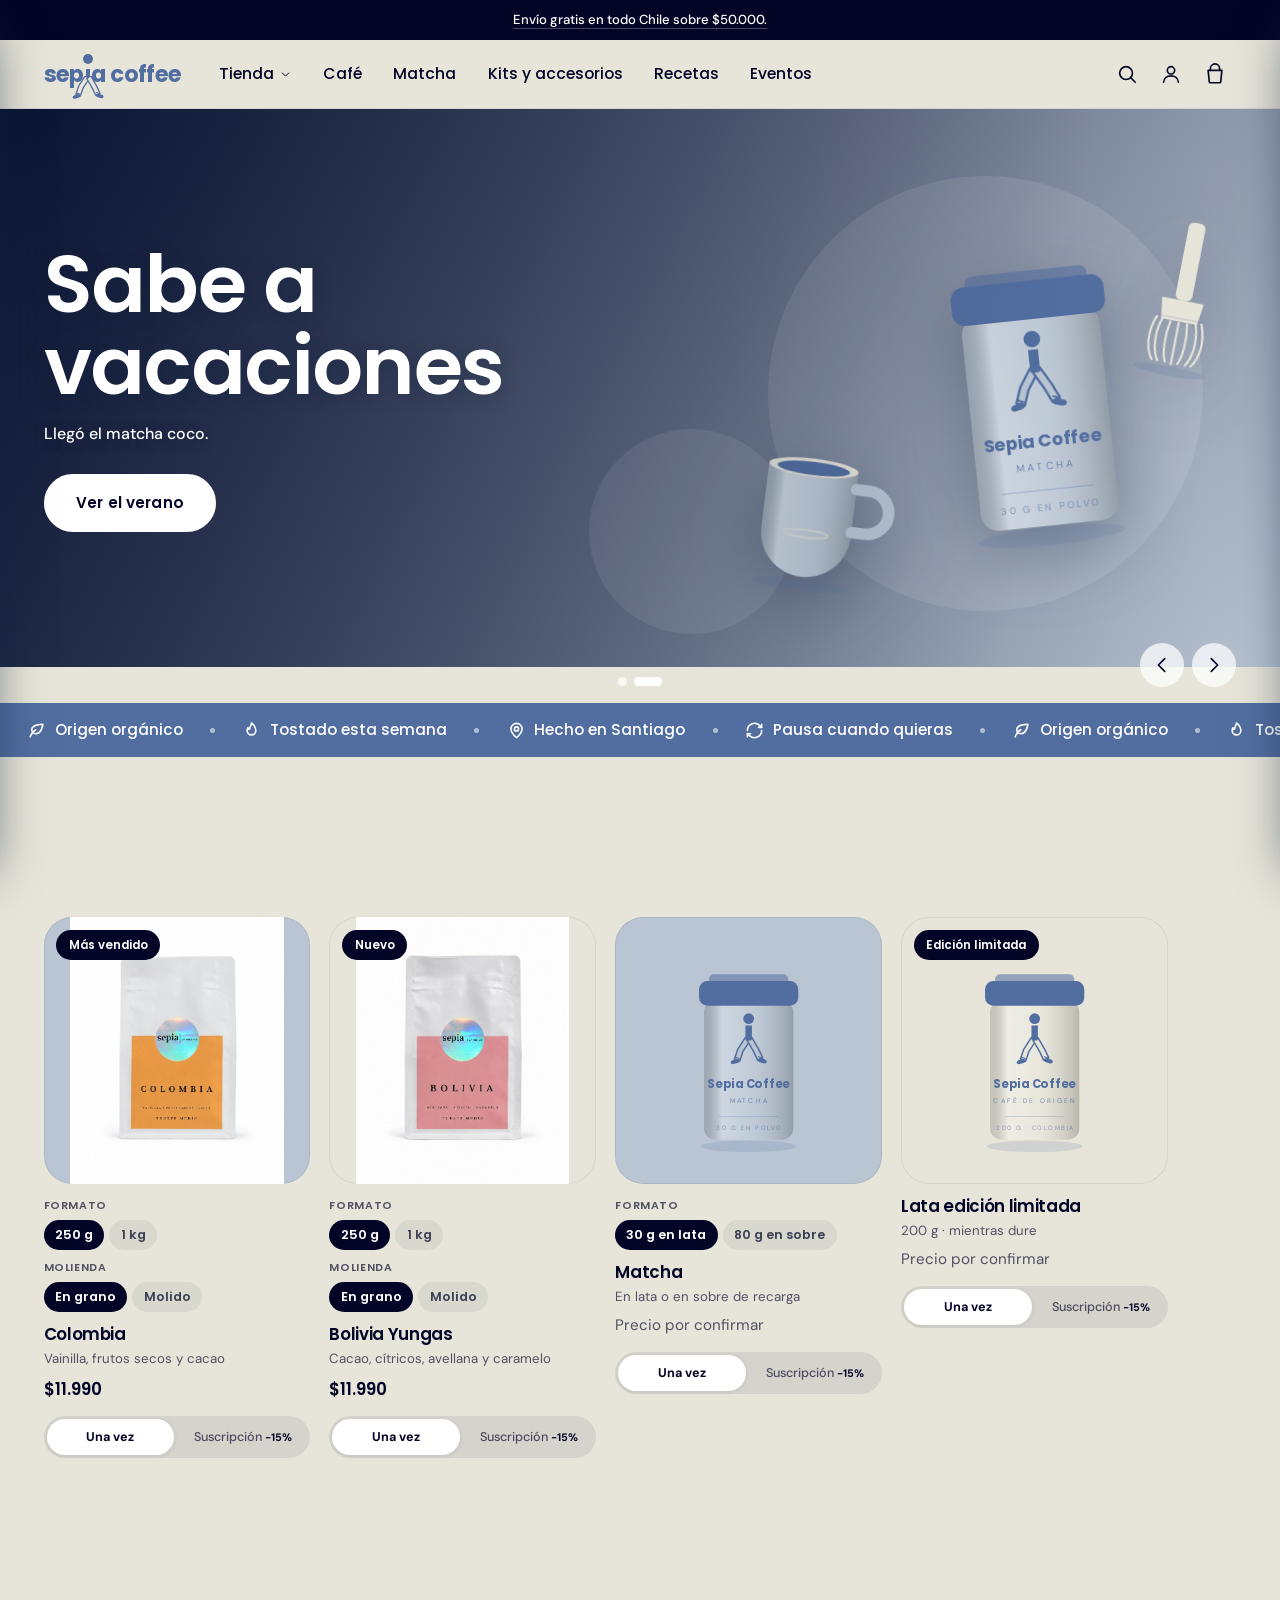
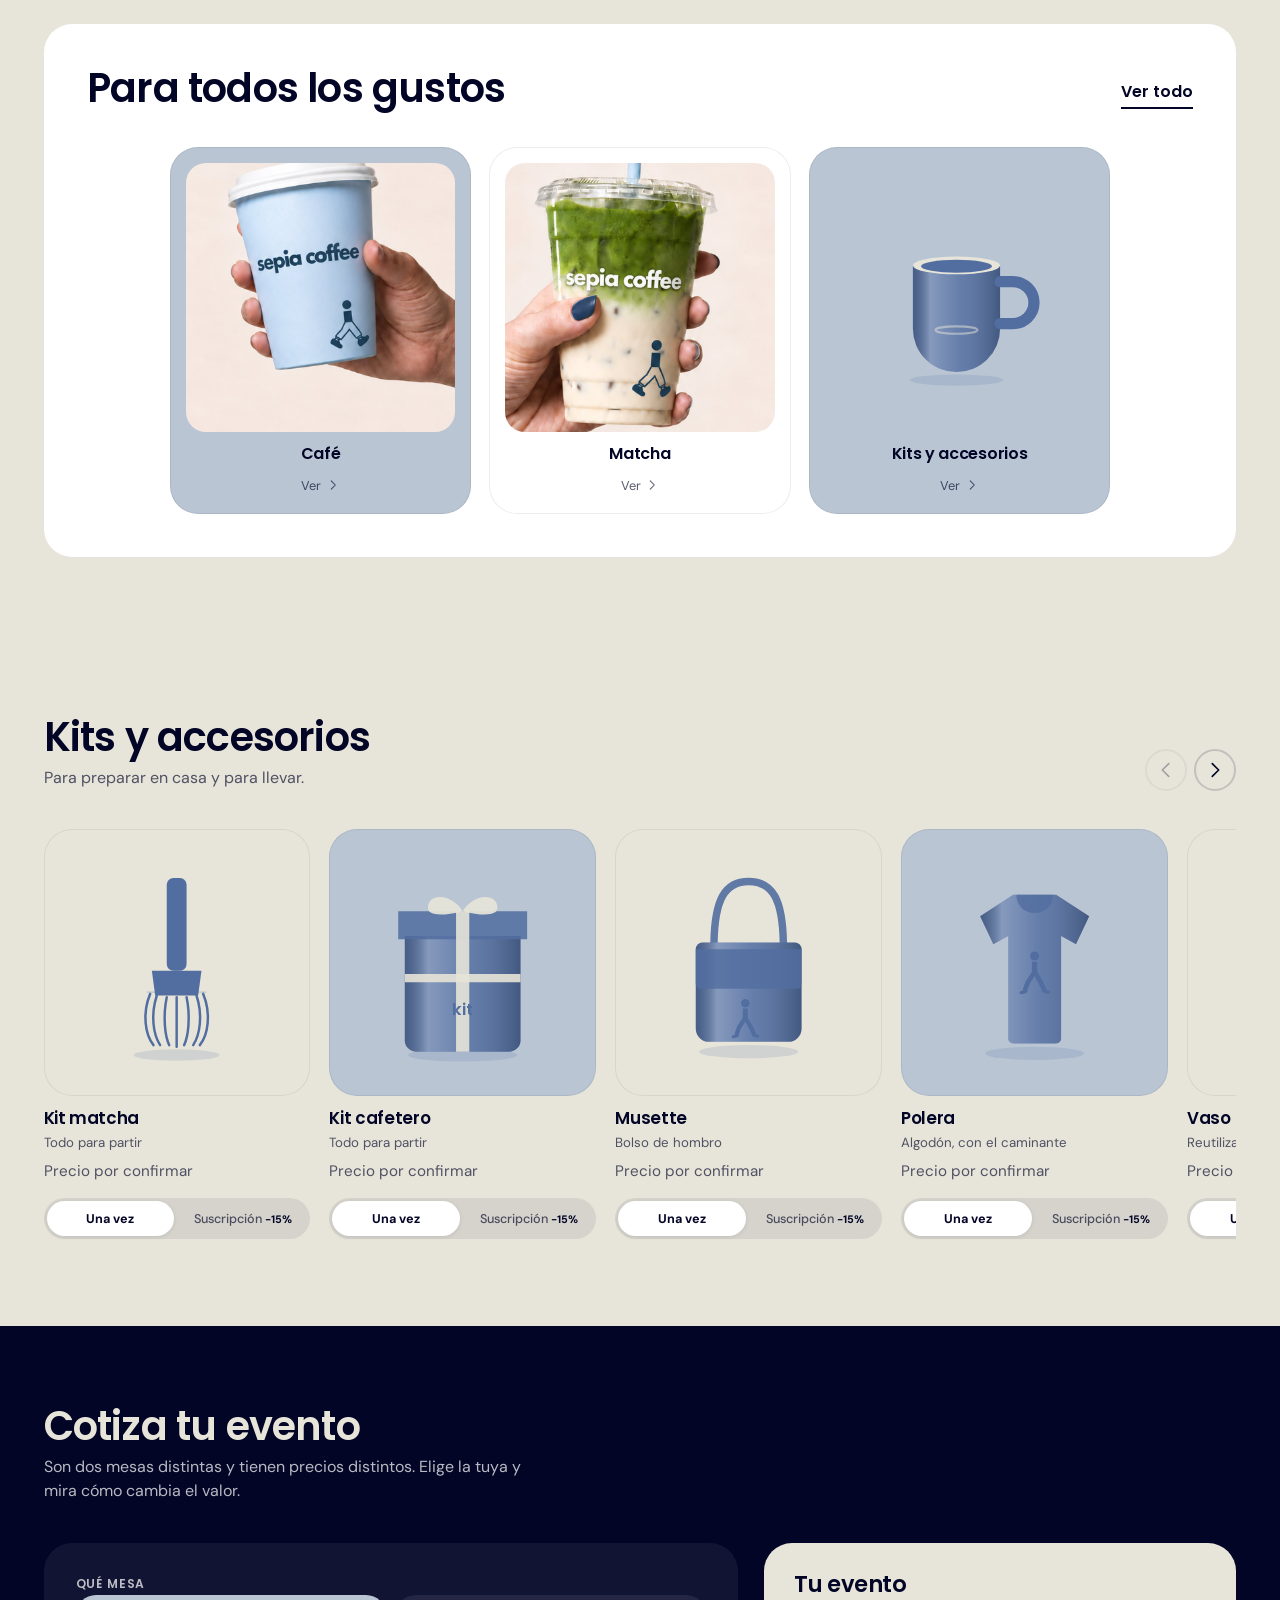
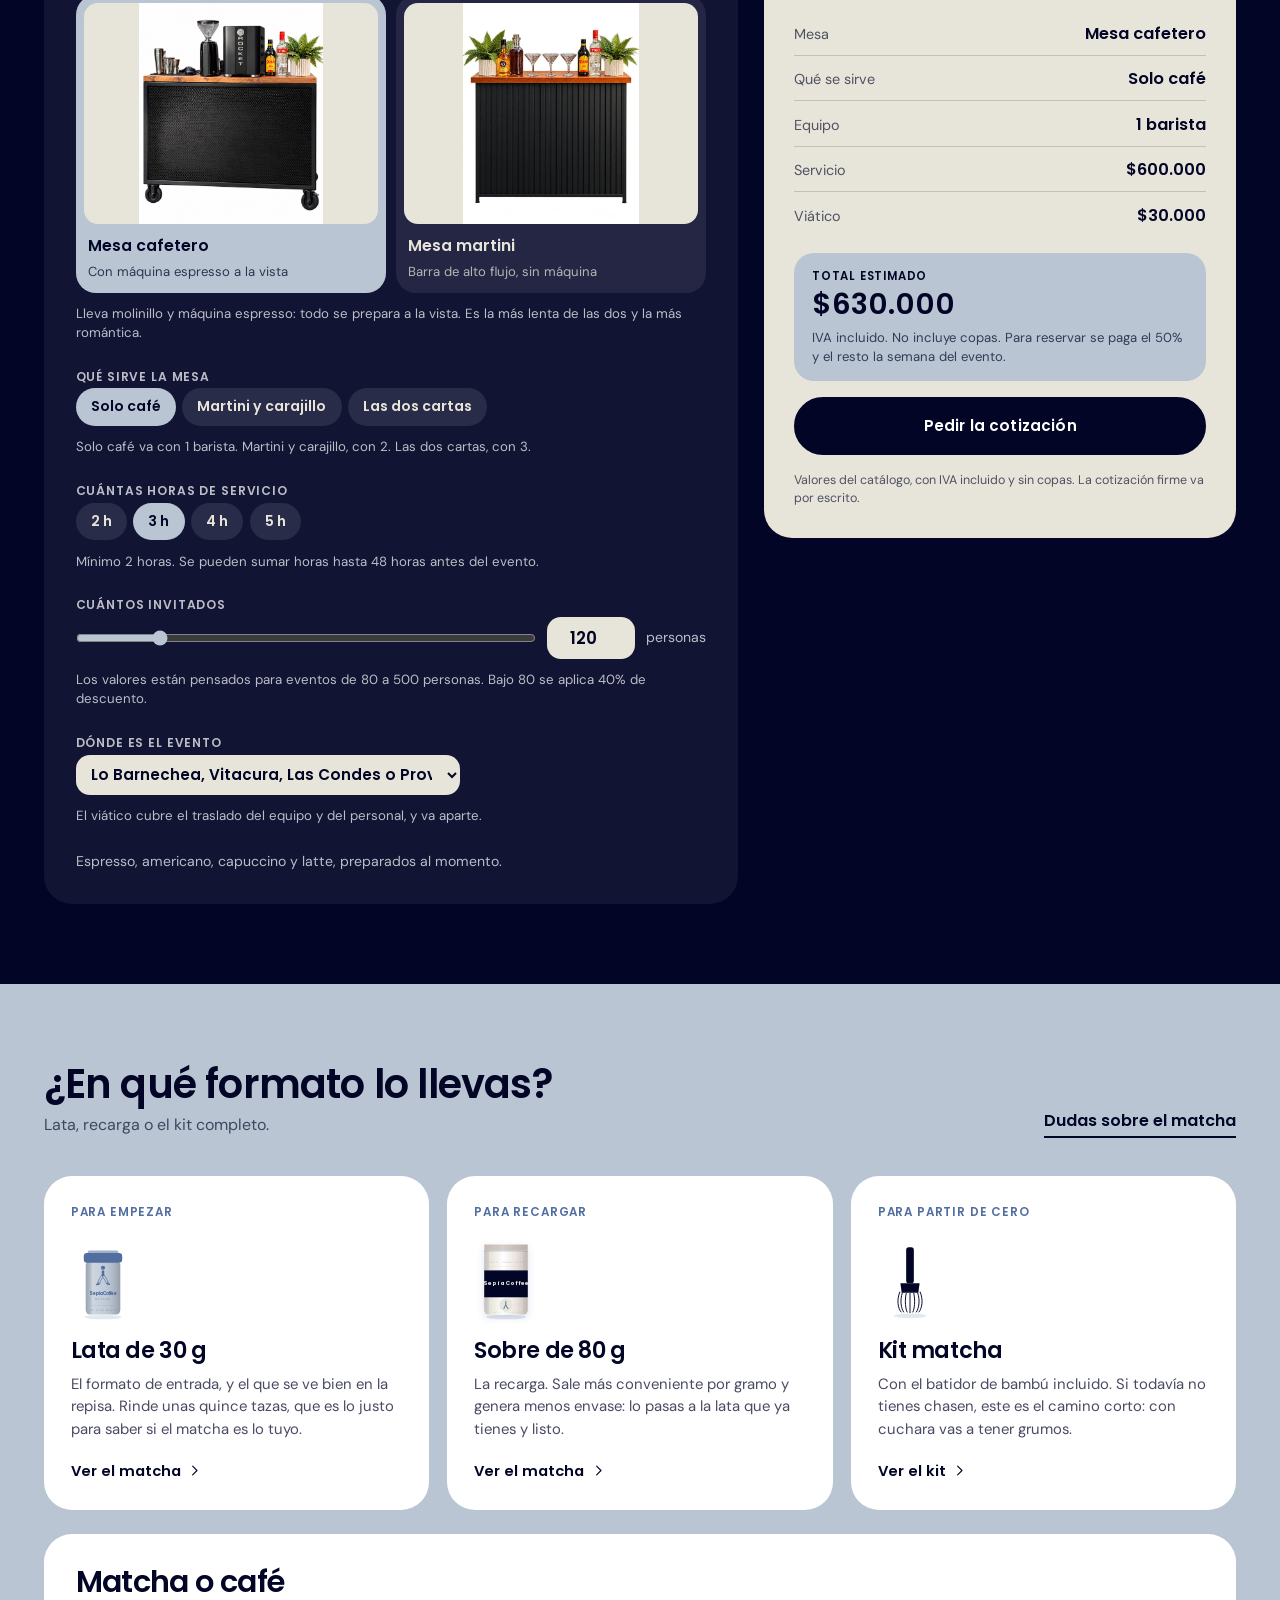
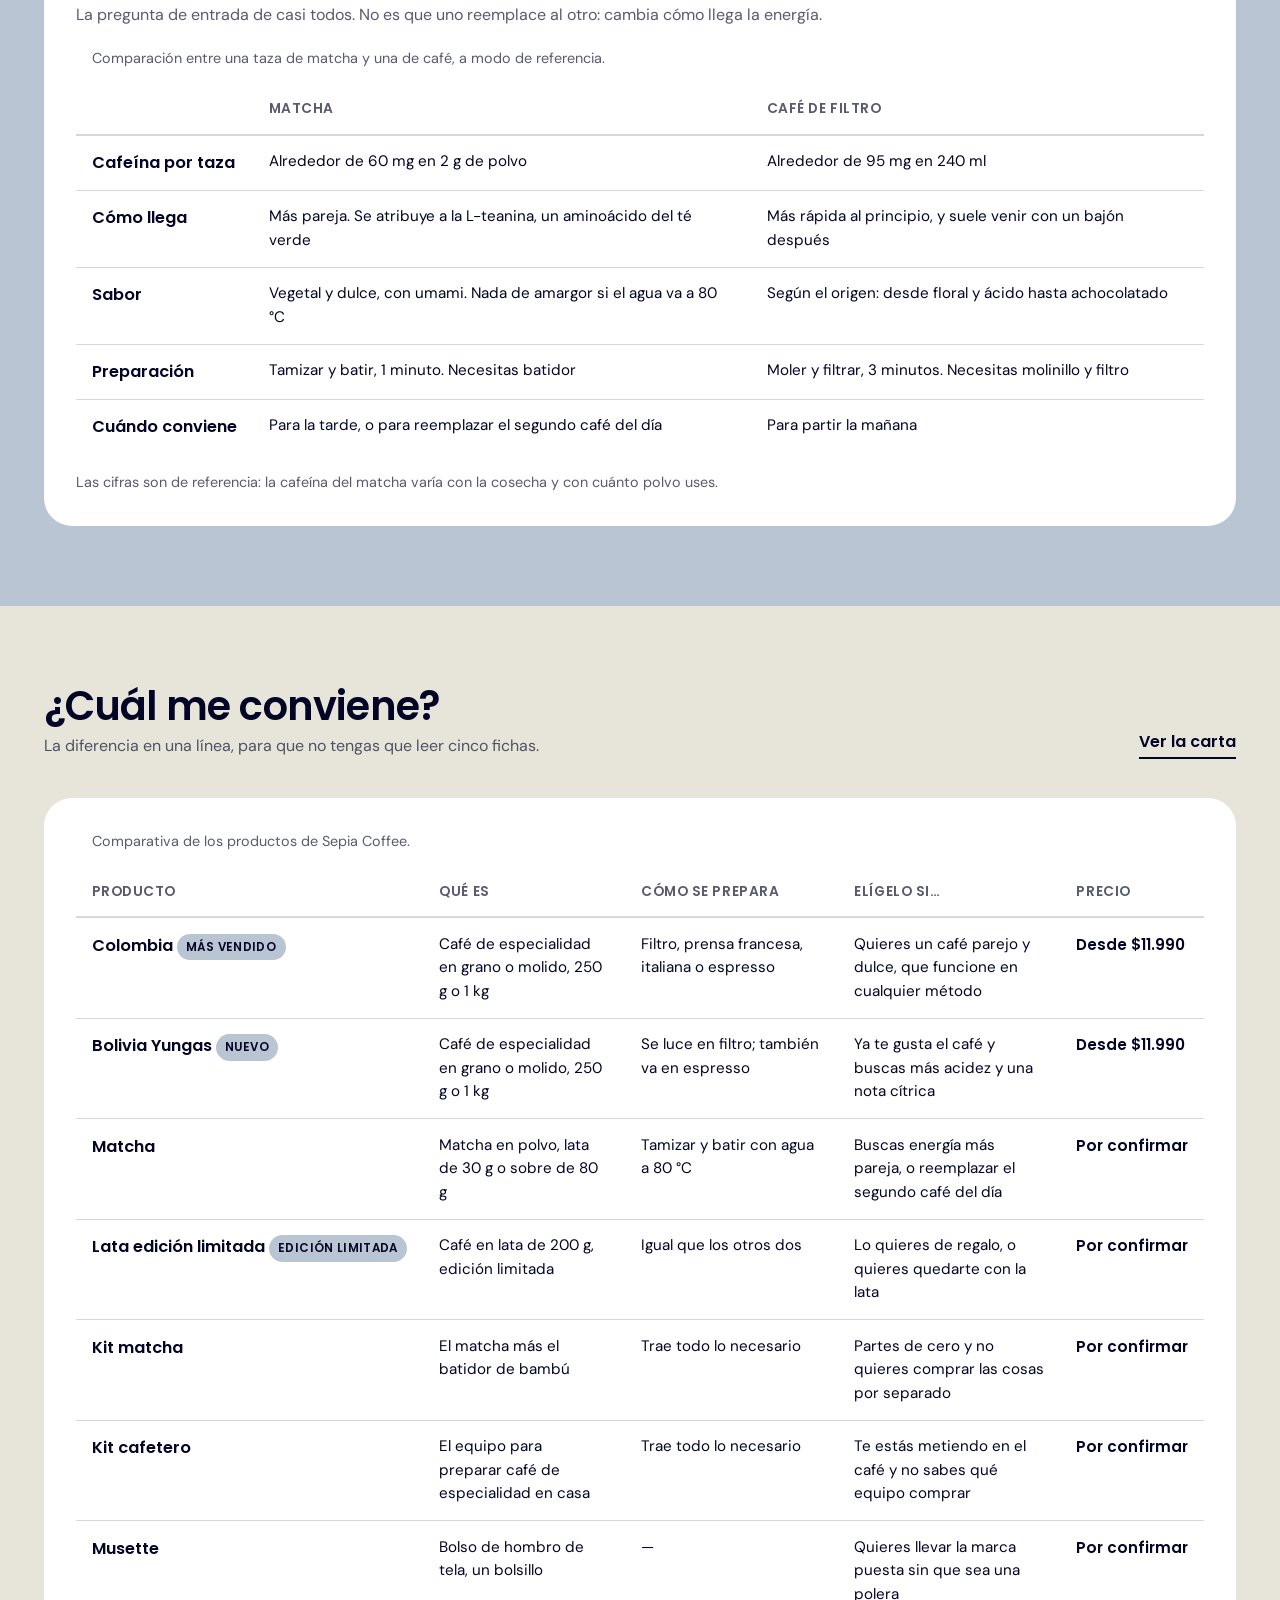
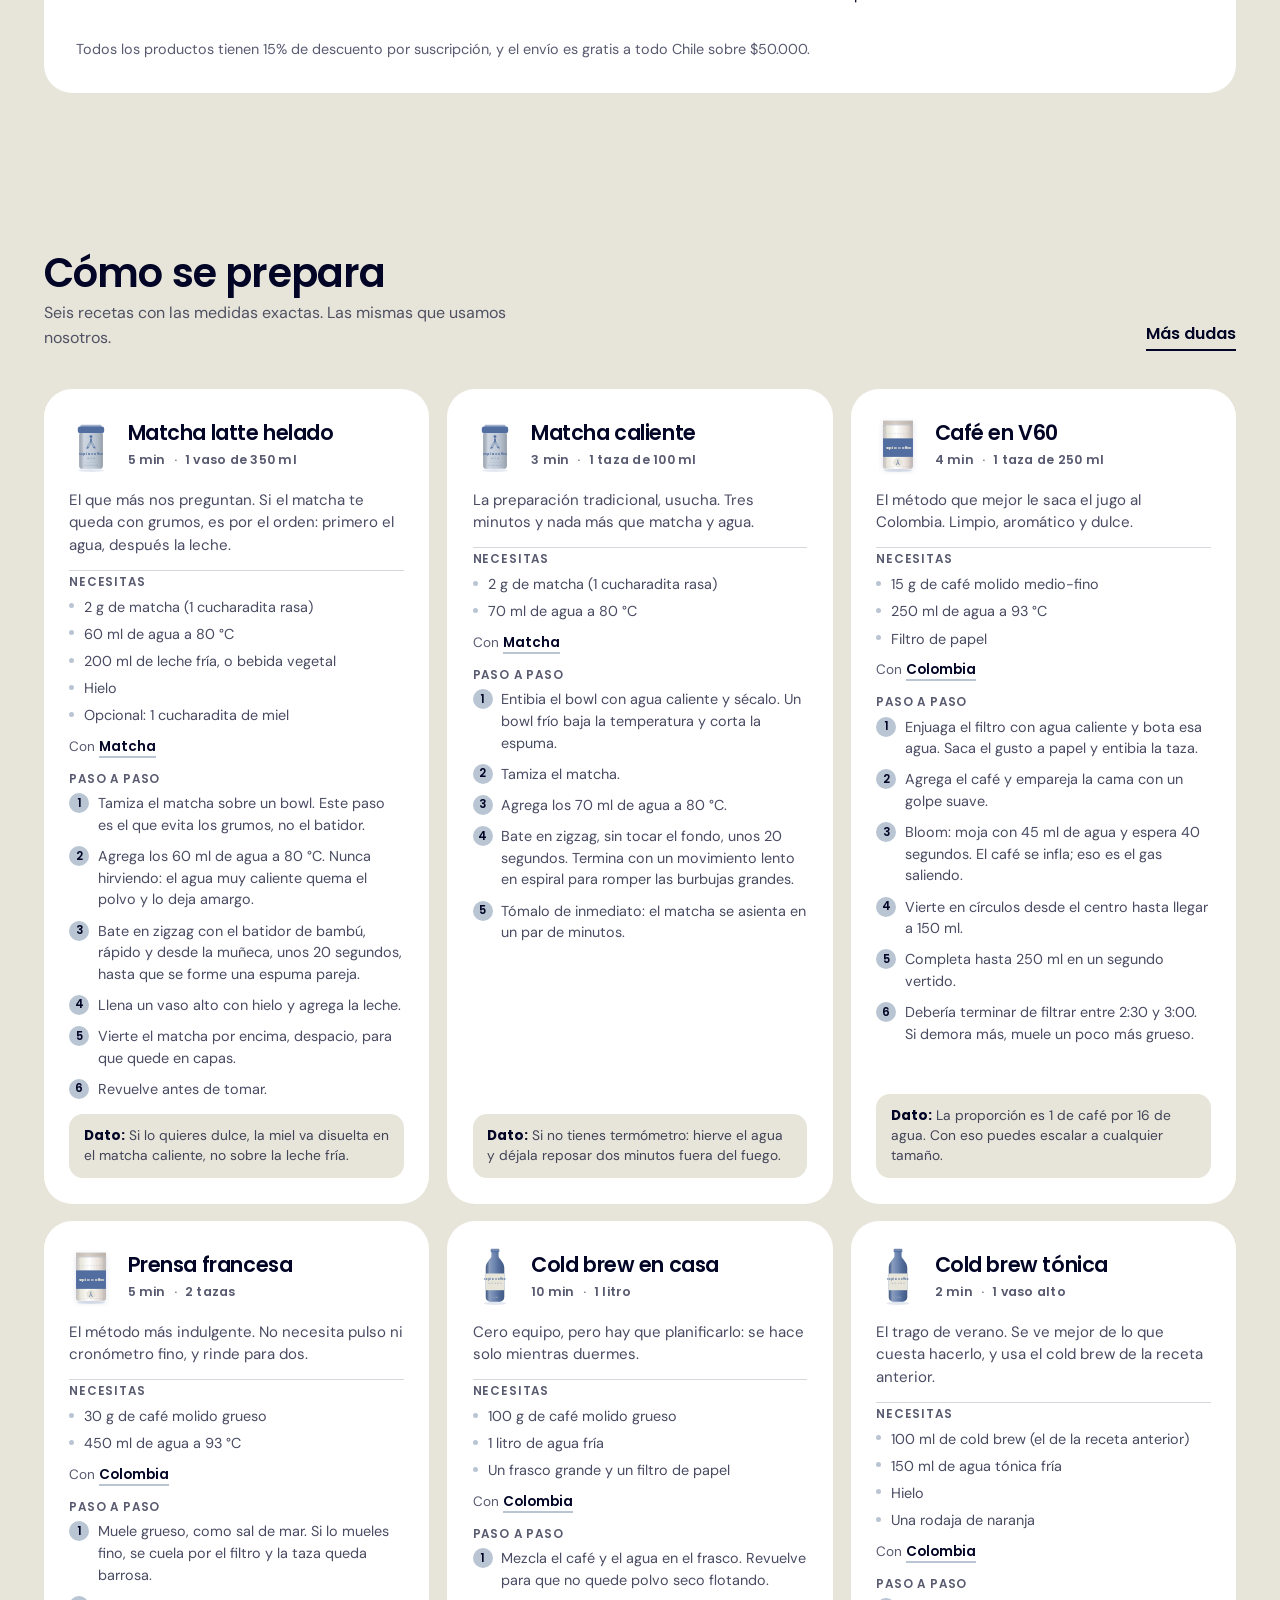
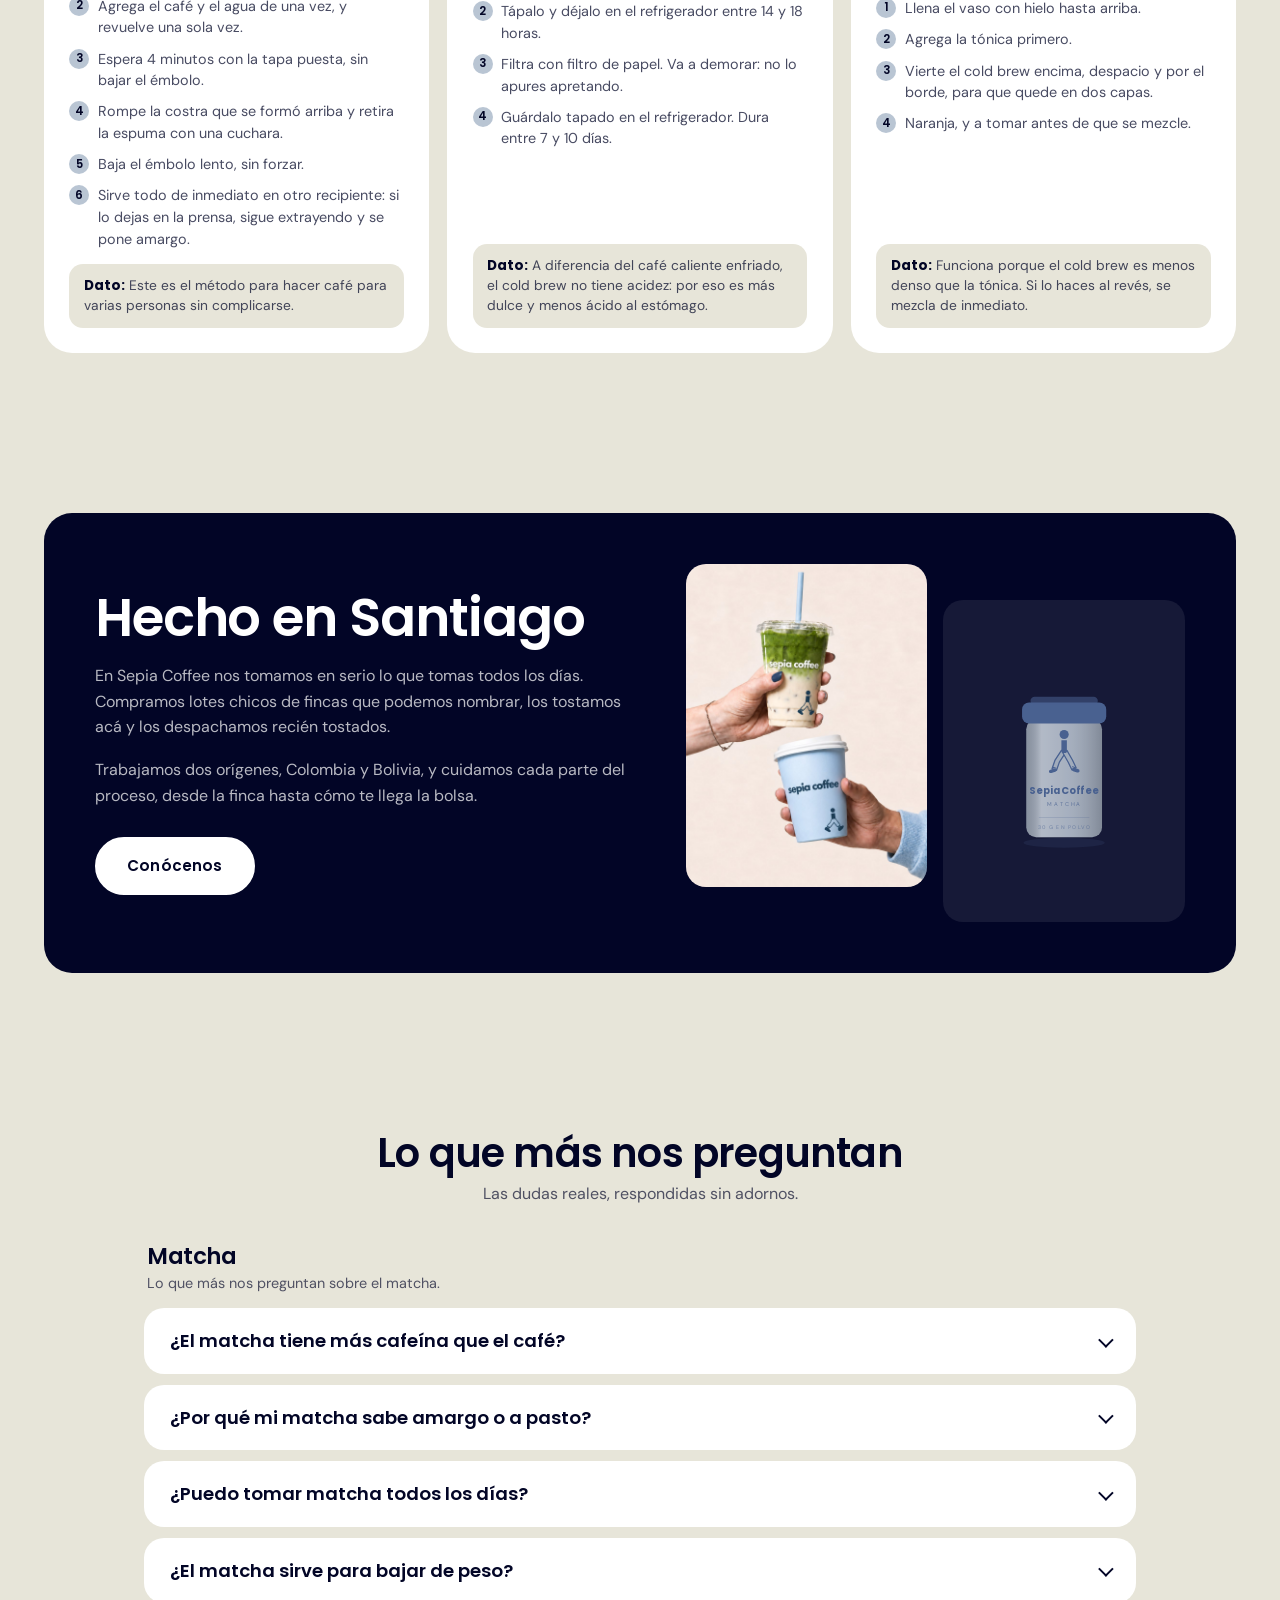
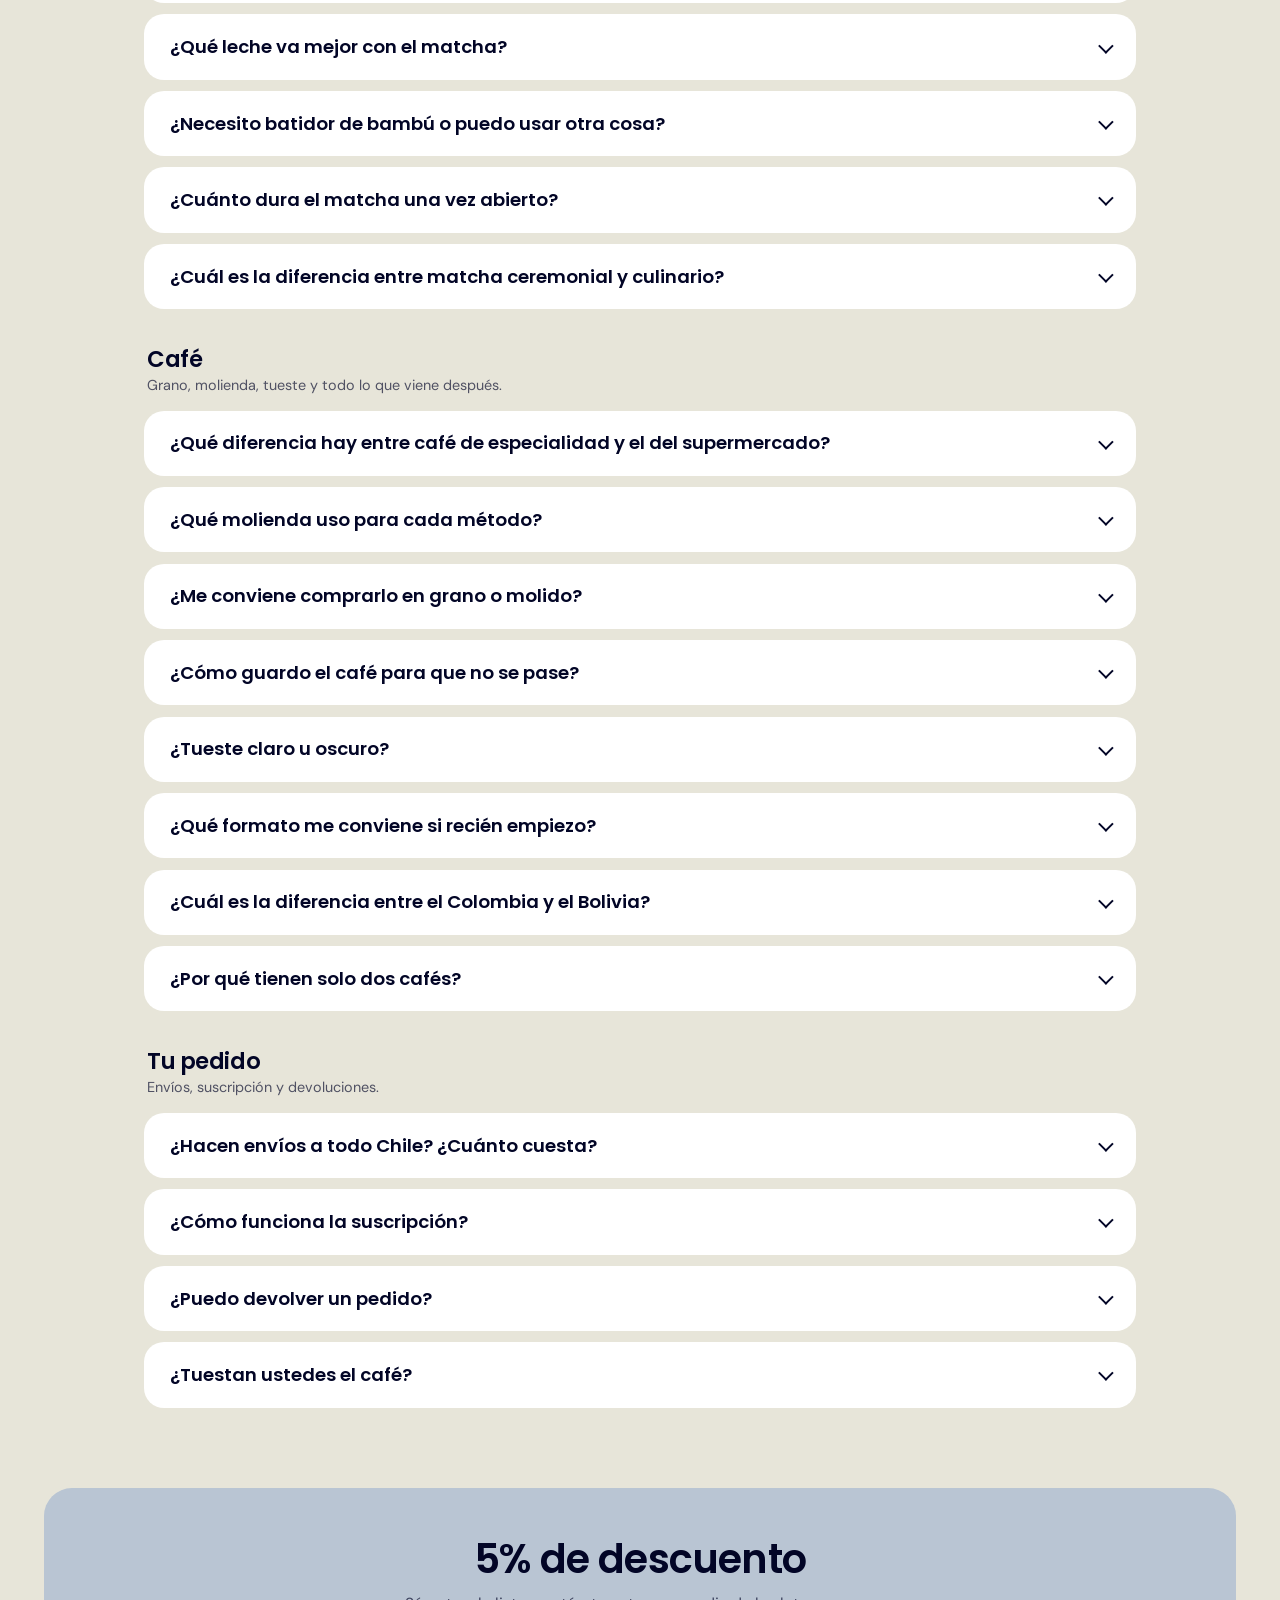
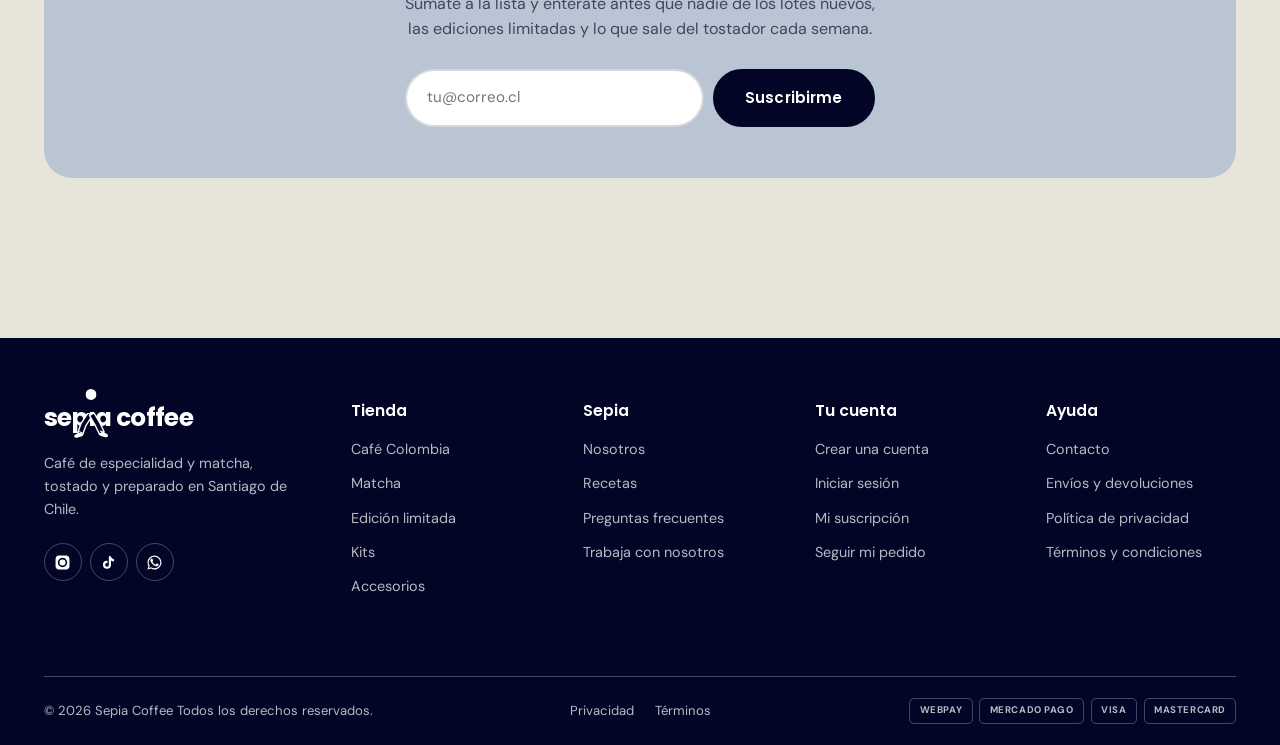
==== commit d5b38e8b: "Pasar todo a la paleta del logo La paleta vigente ahora es la que sale del logo: azul #526EA0, celes" ====
--- a/index.html
+++ b/index.html
@@ -5,7 +5,7 @@
 <meta name="viewport" content="width=device-width, initial-scale=1, viewport-fit=cover" />
 <title>Sepia Coffee — Café de especialidad y matcha</title>
 <meta name="description" content="Café de especialidad tostado en Santiago, matcha ceremonial y accesorios. Envío gratis sobre $50.000 en todo Chile." />
-<meta name="theme-color" content="#E8E2D7" />
+<meta name="theme-color" content="#E7E5D9" />
 <link rel="canonical" href="https://sepiacoffee.cl/" />
 <meta property="og:type" content="website" />
 <meta property="og:site_name" content="Sepia Coffee" />
@@ -1627,42 +1627,47 @@
    Los tokens de abajo son el único lugar donde tocar la marca.
    ============================================================ */
 :root{
-  /* ---------- PALETA DEL BRAND BOOK ----------
-     Los siete colores de la marca. Todo lo demás en la página es uno de
-     ellos, o grafito con transparencia.
-
-     Dos combinaciones quedan bajo el mínimo AA de 4,5:1 y por eso no se
-     usan en texto de cuerpo. Topo sobre crema da 4,19 y azul sobre celeste
-     da 4,20, así que el topo va solo en texto grande y el cuerpo en
-     grafito, que sobre crema da 11,3. Crema sobre celeste o arena no se
-     usa nunca: 1,48 y 1,34, ilegible. */
-  --azul:#3F5363;      /* botones, títulos, íconos y logo */
-  --celeste:#AEBFC2;   /* fondos destacados, tarjetas y bloques de producto */
-  --crema:#E8E2D7;     /* fondo principal de la página */
-  --arena:#CFC4B2;     /* fondos secundarios, separadores y bordes */
-  --madera:#C9A779;    /* acentos chicos, etiquetas y detalles */
-  --topo:#706962;      /* texto secundario, solo en tamaño grande */
-  --grafito:#252A2C;   /* texto principal, precios y navegación */
+  /* ---------- PALETA DEL LOGO ----------
+     Los cinco colores de la marca, más el blanco. Todo lo demás en la
+     página es uno de ellos, o azul noche con transparencia.
+
+     La paleta tiene dos colores menos que la anterior, así que algunos
+     nombres apuntan al mismo valor: arena cae en el celeste, y topo y
+     grafito en el azul noche. Se dejan los siete nombres para no reescribir
+     las reglas que ya los usan.
+
+     Lo que queda bajo el mínimo AA de 4,5:1 y por eso no va en texto de
+     cuerpo: azul sobre crema da 4,05 y azul sobre celeste 2,93. El cuerpo
+     va en azul noche, que sobre crema da 15,78 y sobre celeste 11,39. Sobre
+     azul, la letra va blanca (5,13) y no crema (4,05). Crema sobre celeste
+     no se usa nunca: 1,39, ilegible. */
+  --azul:#526EA0;      /* botones, títulos, íconos y logo */
+  --celeste:#B9C5D3;   /* fondos destacados, tarjetas y bloques de producto */
+  --crema:#E7E5D9;     /* fondo principal de la página */
+  --arena:#B9C5D3;     /* fondos secundarios, separadores y bordes */
+  --madera:#526EA0;    /* acentos chicos, etiquetas y detalles */
+  --topo:#020526;      /* texto secundario y cintas oscuras */
+  --grafito:#020526;   /* texto principal, precios y navegación */
   --blanco:#FFFFFF;
 
-  /* Nombres de la paleta anterior, para no reescribir las reglas que ya
+  /* Nombres de paletas anteriores, para no reescribir las reglas que ya
      los usan. Apuntan al color nuevo que cumple el mismo rol. */
-  --navy:var(--azul);
+  --navy:var(--grafito);  /* el color oscuro: texto y bloques */
   --beige:var(--crema);
-  --teal:var(--topo);
+  --teal:var(--azul);     /* el acento: cintas, etiquetas y botones */
 
   /* ---------- Roles ---------- */
   --tinta:var(--grafito);
   --papel:var(--crema);
-  --humo:rgba(37,42,44,.06);
-
-  /* Transparencias de navy sobre fondos claros */
-  --tinta-70:rgba(37,42,44,.72);
-  --tinta-60:rgba(37,42,44,.66);
-  --tinta-40:rgba(37,42,44,.45);
-  --tinta-14:rgba(37,42,44,.16);
-  --tinta-08:rgba(37,42,44,.08);
-  /* Transparencias de blanco sobre navy o teal */
+  --humo:rgba(2,5,38,.06);
+
+  /* Transparencias de azul noche sobre fondos claros */
+  --tinta-70:rgba(2,5,38,.72);
+  --tinta-60:rgba(2,5,38,.66);
+  --tinta-40:rgba(2,5,38,.58);
+  --tinta-14:rgba(2,5,38,.16);
+  --tinta-08:rgba(2,5,38,.08);
+  /* Transparencias de blanco sobre azul o azul noche */
   --claro-24:rgba(255,255,255,.26);
   --claro-64:rgba(255,255,255,.72);
 
@@ -1774,7 +1779,7 @@
   display:flex;align-items:center;gap:1rem;height:var(--cab);
   max-width:var(--ancho);margin-inline:auto;padding-inline:var(--gutter);
 }
-.marca{display:flex;align-items:center;flex:none;margin-right:.5rem}
+.marca{display:flex;align-items:center;flex:none;margin-right:.5rem;color:var(--azul)}
 .marca .palabra{
   font-family:var(--display);font-weight:700;font-size:1.42rem;
   letter-spacing:-.025em;line-height:1;white-space:nowrap;display:inline-block;
@@ -1958,7 +1963,7 @@
 .prod{display:flex;flex-direction:column;gap:.75rem;position:relative}
 .prod-media{
   position:relative;aspect-ratio:1;border-radius:var(--r-xl);overflow:hidden;
-  background:var(--tono,var(--humo));display:grid;place-items:center;isolation:isolate;box-shadow:inset 0 0 0 1px rgba(37,42,44,.07);
+  background:var(--tono,var(--humo));display:grid;place-items:center;isolation:isolate;box-shadow:inset 0 0 0 1px rgba(2,5,38,.07);
 }
 /* La portada es el packshot sobre fondo blanco: va entero, con el color de
    la tarjeta haciendo de marco. La segunda es la foto de ambiente, que sí
@@ -2011,7 +2016,7 @@
   color:var(--tinta-60);transition:background .24s var(--ease),color .24s var(--ease);white-space:nowrap;
 }
 .compra button[aria-pressed="true"]{background:var(--blanco);color:var(--tinta);font-weight:700;box-shadow:0 1px 4px rgba(18,35,63,.1)}
-.compra .ahorro{font-size:.68rem;color:var(--teal);font-weight:700}
+.compra .ahorro{font-size:.68rem;color:var(--navy);font-weight:700}
 
 /* ============================================================
    GRILLA DE CATEGORÍAS
@@ -2022,7 +2027,7 @@
 @media(max-width:759px){.cats.de-3{grid-template-columns:1fr}}
 .cat{
   display:flex;flex-direction:column;gap:.85rem;border-radius:var(--r-xl);
-  background:var(--tono,var(--humo));padding:1rem 1rem 1.15rem;box-shadow:inset 0 0 0 1px rgba(37,42,44,.07);
+  background:var(--tono,var(--humo));padding:1rem 1rem 1.15rem;box-shadow:inset 0 0 0 1px rgba(2,5,38,.07);
   transition:transform .3s var(--ease);
 }
 .cat:hover{transform:translateY(-5px)}
@@ -2080,7 +2085,7 @@
 }
 .form-bol input:focus{outline:none;border-color:var(--tinta)}
 @media(max-width:460px){.form-bol .btn{width:100%}}
-.bol-ok{display:none;margin-top:1rem;font-weight:700;color:var(--teal)}
+.bol-ok{display:none;margin-top:1rem;font-weight:700;color:var(--navy)}
 .bol-ok.visible{display:block}
 
 .pie{background:var(--tinta);color:var(--blanco);margin-top:var(--modulo)}
@@ -2252,7 +2257,7 @@
 .cot-cifras dt{font-size:.9rem;color:var(--tinta-60)}
 .cot-cifras dd{font-family:var(--display);font-weight:600;font-size:1.02rem;text-align:right}
 .cot-total{background:var(--celeste);border-radius:var(--r-lg);padding:.95rem 1.1rem}
-.cot-total-et{display:block;font-family:var(--display);font-weight:600;font-size:.72rem;letter-spacing:.07em;text-transform:uppercase;color:var(--teal)}
+.cot-total-et{display:block;font-family:var(--display);font-weight:600;font-size:.72rem;letter-spacing:.07em;text-transform:uppercase;color:var(--navy)}
 .cot-total-val{display:block;font-family:var(--display);font-weight:600;font-size:clamp(1.3rem,2.4vw,1.8rem);line-height:1.1;margin-top:.2rem;color:var(--navy)}
 .cot-nota{font-size:.82rem;color:var(--tinta-70);margin-top:.45rem;line-height:1.45}
 .cot-letra{font-size:.78rem;color:var(--tinta-60);line-height:1.45}
@@ -2291,7 +2296,7 @@
 .selector{display:grid;gap:clamp(.8rem,1.6vw,1.1rem);grid-template-columns:1fr}
 @media(min-width:760px){.selector{grid-template-columns:repeat(3,1fr)}}
 .sel-tarjeta{background:var(--blanco);border-radius:var(--r-xl);padding:clamp(1.3rem,2.4vw,1.7rem);display:flex;flex-direction:column;gap:.7rem;transition:transform .3s var(--ease),box-shadow .3s var(--ease)}
-.sel-tarjeta:hover{transform:translateY(-4px);box-shadow:0 14px 34px rgba(37,42,44,.13)}
+.sel-tarjeta:hover{transform:translateY(-4px);box-shadow:0 14px 34px rgba(2,5,38,.13)}
 .sel-etq{font-family:var(--display);font-weight:600;font-size:.74rem;letter-spacing:.07em;text-transform:uppercase;color:var(--teal)}
 .sel-arte{width:64px;height:88px;max-width:none;--acento:var(--navy);margin:.2rem 0}
 .sel-tarjeta h3{font-size:clamp(1.18rem,1.8vw,1.4rem)}
@@ -2356,7 +2361,7 @@
 /* El brand book pide títulos azules sobre fondo claro. La sección oscura
    lleva el azul de fondo, así que ahí el título hereda el crema del
    contenedor en vez de desaparecer sobre sí mismo. */
-h1,h2,h3,h4,.t-4xl,.t-3xl,.t-xl{color:var(--azul)}
+h1,h2,h3,h4,.t-4xl,.t-3xl,.t-xl{color:var(--navy)}
 section[style*="--navy"] :is(h1,h2,h3,h4,.t-4xl,.t-3xl,.t-xl){color:inherit}
 </style>
 </head>
@@ -2390,7 +2395,7 @@
 <!-- ===================== BIBLIOTECA SVG ===================== -->
 <svg width="0" height="0" style="position:absolute" aria-hidden="true" focusable="false"><defs>
 <linearGradient id="g-bolsa" x1="0" y1="0" x2="1" y2="0">
-    <stop offset="0" stop-color="#CFC6BF"/><stop offset=".14" stop-color="#E8E2D7"/>
+    <stop offset="0" stop-color="#CFC6BF"/><stop offset=".14" stop-color="#E7E5D9"/>
     <stop offset=".44" stop-color="#FFFFFF"/><stop offset=".74" stop-color="#EAE2DC"/>
     <stop offset="1" stop-color="#C6BCB4"/>
   </linearGradient>
@@ -2399,14 +2404,14 @@
     <stop offset="1" stop-color="#BCB2AA"/>
   </linearGradient>
   <filter id="f-bolsa" x="-25%" y="-12%" width="150%" height="132%">
-    <feDropShadow dx="0" dy="9" stdDeviation="11" flood-color="#3F5363" flood-opacity=".2"/>
+    <feDropShadow dx="0" dy="9" stdDeviation="11" flood-color="#526EA0" flood-opacity=".2"/>
   </filter>
   <radialGradient id="g-cafe" cx=".38" cy=".32" r=".82">
-    <stop offset="0" stop-color="#706962"/><stop offset=".5" stop-color="#3E5670"/>
-    <stop offset="1" stop-color="#3F5363"/>
+    <stop offset="0" stop-color="#020526"/><stop offset=".5" stop-color="#3E5670"/>
+    <stop offset="1" stop-color="#526EA0"/>
   </radialGradient>
   <radialGradient id="g-platillo" cx=".36" cy=".28" r=".9">
-    <stop offset="0" stop-color="#E8E2D7"/><stop offset="1" stop-color="#DED6CF"/>
+    <stop offset="0" stop-color="#E7E5D9"/><stop offset="1" stop-color="#DED6CF"/>
   </radialGradient>
   <linearGradient id="g-ceramica" x1=".2" y1="0" x2=".85" y2="1">
     <stop offset="0" stop-color="#FFFFFF"/><stop offset="1" stop-color="#E6DED8"/>
@@ -2424,143 +2429,143 @@
 </defs>
 
 <symbol id="i-bolsa" viewBox="0 0 200 272">
-   <ellipse cx="100" cy="252" rx="63" ry="7" fill="#3F5363" opacity=".17"/>
+   <ellipse cx="100" cy="252" rx="63" ry="7" fill="#526EA0" opacity=".17"/>
    <g filter="url(#f-bolsa)">
      <path d="M32 44h136v186a14 14 0 0 1-14 14H46a14 14 0 0 1-14-14z" fill="url(#g-bolsa)"/>
-     <path d="M32 44h15v200h-1a14 14 0 0 1-14-14z" fill="#3F5363" opacity=".085"/>
-     <path d="M153 44h15v186a14 14 0 0 1-14 14h-1z" fill="#3F5363" opacity=".065"/>
+     <path d="M32 44h15v200h-1a14 14 0 0 1-14-14z" fill="#526EA0" opacity=".085"/>
+     <path d="M153 44h15v186a14 14 0 0 1-14 14h-1z" fill="#526EA0" opacity=".065"/>
      <path d="M32 25h136v19H32z" fill="url(#g-sello)"/>
      <path d="M40 25v19M48 25v19M56 25v19M64 25v19M72 25v19M80 25v19M88 25v19M96 25v19M104 25v19M112 25v19M120 25v19M128 25v19M136 25v19M144 25v19M152 25v19M160 25v19"
-           stroke="#3F5363" stroke-width="1" opacity=".17"/>
-     <path d="M32 44h136v3.5H32z" fill="#3F5363" opacity=".2"/>
+           stroke="#526EA0" stroke-width="1" opacity=".17"/>
+     <path d="M32 44h136v3.5H32z" fill="#526EA0" opacity=".2"/>
    </g>
    <text x="101" y="84" text-anchor="middle" font-family="DM Sans,sans-serif" font-size="6.2"
-         letter-spacing="2" fill="#3F5363" opacity=".45">250 G · GRANO ENTERO</text>
-   <path d="M46 94h108" stroke="#3F5363" stroke-width="1" opacity=".16"/>
-   <rect x="32" y="106" width="136" height="84" fill="var(--acento,#3F5363)"/>
-   <path d="M32 106h136v3H32z" fill="#3F5363" opacity=".14"/>
+         letter-spacing="2" fill="#526EA0" opacity=".45">250 G · GRANO ENTERO</text>
+   <path d="M46 94h108" stroke="#526EA0" stroke-width="1" opacity=".16"/>
+   <rect x="32" y="106" width="136" height="84" fill="var(--acento,#526EA0)"/>
+   <path d="M32 106h136v3H32z" fill="#526EA0" opacity=".14"/>
    <text x="100" y="153" text-anchor="middle" font-family="Poppins,sans-serif" font-weight="700"
-         font-size="18" letter-spacing="-.4" fill="#E8E2D7">Sepia Coffee</text>
-   <circle cx="100" cy="214" r="21" fill="#E8E2D7"/>
-   <g transform="translate(89,201) scale(.104)" style="color:#3F5363">
+         font-size="18" letter-spacing="-.4" fill="#E7E5D9">Sepia Coffee</text>
+   <circle cx="100" cy="214" r="21" fill="#E7E5D9"/>
+   <g transform="translate(89,201) scale(.104)" style="color:#526EA0">
      <use href="#i-caminante-solido"/>
    </g>
    <text x="101" y="238" text-anchor="middle" font-family="DM Sans,sans-serif" font-size="5.6"
-         letter-spacing="2.4" fill="#3F5363" opacity=".34">TOSTADO EN SANTIAGO</text>
+         letter-spacing="2.4" fill="#526EA0" opacity=".34">TOSTADO EN SANTIAGO</text>
  </symbol>
 
  <!-- Botella de cold brew -->
  <symbol id="i-botella" viewBox="0 0 200 272">
-   <ellipse cx="100" cy="256" rx="52" ry="7" fill="#3F5363" opacity=".16"/>
-   <path d="M84 18h32v24c0 10 26 26 26 52v134a20 20 0 0 1-20 20H78a20 20 0 0 1-20-20V94c0-26 26-42 26-52z" fill="var(--acento,#706962)"/>
+   <ellipse cx="100" cy="256" rx="52" ry="7" fill="#526EA0" opacity=".16"/>
+   <path d="M84 18h32v24c0 10 26 26 26 52v134a20 20 0 0 1-20 20H78a20 20 0 0 1-20-20V94c0-26 26-42 26-52z" fill="var(--acento,#020526)"/>
    <path d="M84 18h32v24c0 10 26 26 26 52v134a20 20 0 0 1-20 20H78a20 20 0 0 1-20-20V94c0-26 26-42 26-52z" fill="url(#g-vidrio)"/>
-   <rect x="80" y="8" width="40" height="16" rx="5" fill="#3F5363" opacity=".82"/>
-   <rect x="58" y="120" width="84" height="76" fill="#E8E2D7"/>
-   <text x="100" y="150" text-anchor="middle" font-family="Poppins,sans-serif" font-size="11.5" font-weight="700" letter-spacing="-.25" fill="#3F5363">Sepia Coffee</text>
-   <text x="100" y="170" text-anchor="middle" font-family="DM Sans,sans-serif" font-size="8.5" letter-spacing="2.4" fill="#3F5363" opacity=".65">COLD BREW</text>
-   <path d="M58 214h84" stroke="#3F5363" stroke-width="1" opacity=".18"/>
-   <text x="100" y="232" text-anchor="middle" font-family="DM Sans,sans-serif" font-size="7.5" letter-spacing="1.8" fill="#E8E2D7" opacity=".8">1 LITRO</text>
+   <rect x="80" y="8" width="40" height="16" rx="5" fill="#526EA0" opacity=".82"/>
+   <rect x="58" y="120" width="84" height="76" fill="#E7E5D9"/>
+   <text x="100" y="150" text-anchor="middle" font-family="Poppins,sans-serif" font-size="11.5" font-weight="700" letter-spacing="-.25" fill="#526EA0">Sepia Coffee</text>
+   <text x="100" y="170" text-anchor="middle" font-family="DM Sans,sans-serif" font-size="8.5" letter-spacing="2.4" fill="#526EA0" opacity=".65">COLD BREW</text>
+   <path d="M58 214h84" stroke="#526EA0" stroke-width="1" opacity=".18"/>
+   <text x="100" y="232" text-anchor="middle" font-family="DM Sans,sans-serif" font-size="7.5" letter-spacing="1.8" fill="#E7E5D9" opacity=".8">1 LITRO</text>
  </symbol>
 
  <!-- Tarro de matcha -->
  <symbol id="i-tarro" viewBox="0 0 200 272">
-   <ellipse cx="100" cy="252" rx="58" ry="7" fill="#3F5363" opacity=".16"/>
+   <ellipse cx="100" cy="252" rx="58" ry="7" fill="#526EA0" opacity=".16"/>
    <!-- Cuerpo en Sky Blue, fijo: es el color de la lata en el packaging -->
-   <rect x="46" y="76" width="108" height="168" rx="14" fill="#AEBFC2"/>
+   <rect x="46" y="76" width="108" height="168" rx="14" fill="#B9C5D3"/>
    <rect x="46" y="76" width="108" height="168" rx="14" fill="url(#g-lata)"/>
    <!-- Tapa en Navy -->
-   <rect x="40" y="52" width="120" height="30" rx="10" fill="#3F5363"/>
-   <rect x="52" y="44" width="96" height="12" rx="6" fill="#3F5363" opacity=".55"/>
+   <rect x="40" y="52" width="120" height="30" rx="10" fill="#526EA0"/>
+   <rect x="52" y="44" width="96" height="12" rx="6" fill="#526EA0" opacity=".55"/>
    <!-- Caminante de marca -->
-   <g transform="translate(74,88) scale(.26)" style="color:#3F5363;--cam-fondo:#AEBFC2">
+   <g transform="translate(74,88) scale(.26)" style="color:#526EA0;--cam-fondo:#B9C5D3">
      <use href="#i-caminante"/>
    </g>
    <!-- Textos en Navy -->
    <text x="100" y="182" text-anchor="middle" font-family="Poppins,sans-serif"
-         font-size="14" font-weight="700" letter-spacing="-.3" fill="#3F5363">Sepia Coffee</text>
+         font-size="14" font-weight="700" letter-spacing="-.3" fill="#526EA0">Sepia Coffee</text>
    <text x="101" y="200" text-anchor="middle" font-family="DM Sans,sans-serif"
-         font-size="8" letter-spacing="2.6" fill="#3F5363" opacity=".75">MATCHA</text>
-   <path d="M64 216h72" stroke="#3F5363" stroke-width="1" opacity=".28"/>
+         font-size="8" letter-spacing="2.6" fill="#526EA0" opacity=".75">MATCHA</text>
+   <path d="M64 216h72" stroke="#526EA0" stroke-width="1" opacity=".28"/>
    <text x="101" y="232" text-anchor="middle" font-family="DM Sans,sans-serif"
-         font-size="7.5" letter-spacing="1.8" fill="#3F5363" opacity=".6">30 G EN POLVO</text>
+         font-size="7.5" letter-spacing="1.8" fill="#526EA0" opacity=".6">30 G EN POLVO</text>
  </symbol>
  <!-- Lata de café, edición limitada -->
  <symbol id="i-lata-cafe" viewBox="0 0 200 272">
-   <ellipse cx="100" cy="252" rx="58" ry="7" fill="#3F5363" opacity=".16"/>
+   <ellipse cx="100" cy="252" rx="58" ry="7" fill="#526EA0" opacity=".16"/>
    <!-- Cuerpo en Sky Blue, fijo: es el color de la lata en el packaging -->
-   <rect x="46" y="76" width="108" height="168" rx="14" fill="#E8E2D7"/>
+   <rect x="46" y="76" width="108" height="168" rx="14" fill="#E7E5D9"/>
    <rect x="46" y="76" width="108" height="168" rx="14" fill="url(#g-lata)"/>
    <!-- Tapa en Navy -->
-   <rect x="40" y="52" width="120" height="30" rx="10" fill="#3F5363"/>
-   <rect x="52" y="44" width="96" height="12" rx="6" fill="#3F5363" opacity=".55"/>
+   <rect x="40" y="52" width="120" height="30" rx="10" fill="#526EA0"/>
+   <rect x="52" y="44" width="96" height="12" rx="6" fill="#526EA0" opacity=".55"/>
    <!-- Caminante de marca -->
-   <g transform="translate(74,88) scale(.26)" style="color:#3F5363;--cam-fondo:#E8E2D7">
+   <g transform="translate(74,88) scale(.26)" style="color:#526EA0;--cam-fondo:#E7E5D9">
      <use href="#i-caminante"/>
    </g>
    <!-- Textos en Navy -->
    <text x="100" y="182" text-anchor="middle" font-family="Poppins,sans-serif"
-         font-size="14" font-weight="700" letter-spacing="-.3" fill="#3F5363">Sepia Coffee</text>
+         font-size="14" font-weight="700" letter-spacing="-.3" fill="#526EA0">Sepia Coffee</text>
    <text x="101" y="200" text-anchor="middle" font-family="DM Sans,sans-serif"
-         font-size="8" letter-spacing="2.6" fill="#3F5363" opacity=".75">CAFÉ DE ORIGEN</text>
-   <path d="M64 216h72" stroke="#3F5363" stroke-width="1" opacity=".28"/>
+         font-size="8" letter-spacing="2.6" fill="#526EA0" opacity=".75">CAFÉ DE ORIGEN</text>
+   <path d="M64 216h72" stroke="#526EA0" stroke-width="1" opacity=".28"/>
    <text x="101" y="232" text-anchor="middle" font-family="DM Sans,sans-serif"
-         font-size="7.5" letter-spacing="1.8" fill="#3F5363" opacity=".6">200 G · COLOMBIA</text>
+         font-size="7.5" letter-spacing="1.8" fill="#526EA0" opacity=".6">200 G · COLOMBIA</text>
  </symbol>
 
  <!-- Vaso -->
  <symbol id="i-taza" viewBox="0 0 200 272">
-   <ellipse cx="96" cy="238" rx="58" ry="7" fill="#3F5363" opacity=".16"/>
-   <path d="M42 96h108v78a54 54 0 0 1-54 54h0a54 54 0 0 1-54-54z" fill="var(--acento,#AEBFC2)"/>
+   <ellipse cx="96" cy="238" rx="58" ry="7" fill="#526EA0" opacity=".16"/>
+   <path d="M42 96h108v78a54 54 0 0 1-54 54h0a54 54 0 0 1-54-54z" fill="var(--acento,#B9C5D3)"/>
    <path d="M42 96h108v78a54 54 0 0 1-54 54h0a54 54 0 0 1-54-54z" fill="url(#g-lata)"/>
-   <path d="M150 116h16a26 26 0 0 1 0 52h-16" fill="none" stroke="var(--acento,#AEBFC2)" stroke-width="14" stroke-linecap="round"/>
-   <ellipse cx="96" cy="96" rx="54" ry="11" fill="#E8E2D7"/>
-   <ellipse cx="96" cy="97" rx="44" ry="8" fill="#3F5363"/>
-   <ellipse cx="96" cy="176" rx="26" ry="4.6" fill="none" stroke="#E8E2D7" stroke-width="2.6" opacity=".5"/>
+   <path d="M150 116h16a26 26 0 0 1 0 52h-16" fill="none" stroke="var(--acento,#B9C5D3)" stroke-width="14" stroke-linecap="round"/>
+   <ellipse cx="96" cy="96" rx="54" ry="11" fill="#E7E5D9"/>
+   <ellipse cx="96" cy="97" rx="44" ry="8" fill="#526EA0"/>
+   <ellipse cx="96" cy="176" rx="26" ry="4.6" fill="none" stroke="#E7E5D9" stroke-width="2.6" opacity=".5"/>
  </symbol>
 
  <!-- Caja de pack -->
  <symbol id="i-caja" viewBox="0 0 200 272">
-   <ellipse cx="100" cy="248" rx="66" ry="8" fill="#3F5363" opacity=".16"/>
-   <path d="M30 104h140v126a14 14 0 0 1-14 14H44a14 14 0 0 1-14-14z" fill="var(--acento,#AEBFC2)"/>
+   <ellipse cx="100" cy="248" rx="66" ry="8" fill="#526EA0" opacity=".16"/>
+   <path d="M30 104h140v126a14 14 0 0 1-14 14H44a14 14 0 0 1-14-14z" fill="var(--acento,#B9C5D3)"/>
    <path d="M30 104h140v126a14 14 0 0 1-14 14H44a14 14 0 0 1-14-14z" fill="url(#g-lata)"/>
-   <path d="M22 74h156v34H22z" fill="#3F5363" opacity=".86"/>
-   <path d="M92 74h16v170H92z" fill="#E8E2D7" opacity=".9"/>
-   <path d="M30 150h140v10H30z" fill="#E8E2D7" opacity=".9"/>
-   <path d="M100 74c-14-22-42-22-42-4 0 10 18 10 42 4zM100 74c14-22 42-22 42-4 0 10-18 10-42 4z" fill="#E8E2D7" opacity=".92"/>
-   <text x="100" y="200" text-anchor="middle" font-family="Poppins,sans-serif" font-size="20" font-weight="600" fill="#3F5363">kit</text>
+   <path d="M22 74h156v34H22z" fill="#526EA0" opacity=".86"/>
+   <path d="M92 74h16v170H92z" fill="#E7E5D9" opacity=".9"/>
+   <path d="M30 150h140v10H30z" fill="#E7E5D9" opacity=".9"/>
+   <path d="M100 74c-14-22-42-22-42-4 0 10 18 10 42 4zM100 74c14-22 42-22 42-4 0 10-18 10-42 4z" fill="#E7E5D9" opacity=".92"/>
+   <text x="100" y="200" text-anchor="middle" font-family="Poppins,sans-serif" font-size="20" font-weight="600" fill="#526EA0">kit</text>
  </symbol>
 
 
  <!-- Musette: bolso de hombro con correa larga -->
  <symbol id="i-musette" viewBox="0 0 200 272">
-   <ellipse cx="100" cy="244" rx="60" ry="8" fill="#3F5363" opacity=".16"/>
+   <ellipse cx="100" cy="244" rx="60" ry="8" fill="#526EA0" opacity=".16"/>
    <!-- correa -->
    <path d="M58 118C58 58 72 38 100 38s42 20 42 80" fill="none"
-         stroke="#3F5363" stroke-width="9" stroke-linecap="round" opacity=".9"/>
+         stroke="#526EA0" stroke-width="9" stroke-linecap="round" opacity=".9"/>
    <!-- cuerpo del bolso -->
    <path d="M44 112h112a8 8 0 0 1 8 8v96a16 16 0 0 1-16 16H52a16 16 0 0 1-16-16v-96a8 8 0 0 1 8-8z"
-         fill="var(--acento,#AEBFC2)"/>
+         fill="var(--acento,#B9C5D3)"/>
    <path d="M44 112h112a8 8 0 0 1 8 8v96a16 16 0 0 1-16 16H52a16 16 0 0 1-16-16v-96a8 8 0 0 1 8-8z"
          fill="url(#g-lata)"/>
    <!-- solapa -->
-   <path d="M36 120h128v42a6 6 0 0 1-6 6H42a6 6 0 0 1-6-6z" fill="#3F5363" opacity=".82"/>
+   <path d="M36 120h128v42a6 6 0 0 1-6 6H42a6 6 0 0 1-6-6z" fill="#526EA0" opacity=".82"/>
    <!-- caminante -->
-   <g transform="translate(76,178) scale(.2)" style="color:#3F5363;--cam-fondo:none">
+   <g transform="translate(76,178) scale(.2)" style="color:#526EA0;--cam-fondo:none">
      <use href="#i-caminante-solido"/>
    </g>
  </symbol>
 
  <!-- Polera -->
  <symbol id="i-polera" viewBox="0 0 200 272">
-   <ellipse cx="100" cy="246" rx="60" ry="8" fill="#3F5363" opacity=".16"/>
+   <ellipse cx="100" cy="246" rx="60" ry="8" fill="#526EA0" opacity=".16"/>
    <path d="M74 54h52l40 26-16 34-18-10v124a6 6 0 0 1-6 6H74a6 6 0 0 1-6-6V104l-18 10-16-34z"
-         fill="var(--acento,#E8E2D7)"/>
+         fill="var(--acento,#E7E5D9)"/>
    <path d="M74 54h52l40 26-16 34-18-10v124a6 6 0 0 1-6 6H74a6 6 0 0 1-6-6V104l-18 10-16-34z"
          fill="url(#g-lata)"/>
    <!-- cuello -->
-   <path d="M78 54h44c0 14-10 22-22 22s-22-8-22-22z" fill="#3F5363" opacity=".8"/>
+   <path d="M78 54h44c0 14-10 22-22 22s-22-8-22-22z" fill="#526EA0" opacity=".8"/>
    <!-- caminante en el pecho -->
-   <g transform="translate(78,120) scale(.22)" style="color:#3F5363;--cam-fondo:none">
+   <g transform="translate(78,120) scale(.22)" style="color:#526EA0;--cam-fondo:none">
      <use href="#i-caminante-solido"/>
    </g>
  </symbol>
@@ -2568,50 +2573,50 @@
 
  <!-- Lata de cold brew (guardada: el producto está inactivo en ia/datos.py) -->
  <symbol id="i-coldbrew-lata" viewBox="0 0 200 272">
-   <ellipse cx="100" cy="246" rx="46" ry="7" fill="#3F5363" opacity=".16"/>
+   <ellipse cx="100" cy="246" rx="46" ry="7" fill="#526EA0" opacity=".16"/>
    <path d="M66 62h68a6 6 0 0 1 6 6v158a14 14 0 0 1-14 14H74a14 14 0 0 1-14-14V68a6 6 0 0 1 6-6z"
-         fill="var(--acento,#706962)"/>
+         fill="var(--acento,#020526)"/>
    <path d="M66 62h68a6 6 0 0 1 6 6v158a14 14 0 0 1-14 14H74a14 14 0 0 1-14-14V68a6 6 0 0 1 6-6z"
          fill="url(#g-lata)"/>
-   <rect x="62" y="54" width="76" height="14" rx="5" fill="#3F5363" opacity=".9"/>
-   <ellipse cx="100" cy="56" rx="38" ry="7" fill="#3F5363" opacity=".55"/>
-   <g transform="translate(82,92) scale(.18)" style="color:#E8E2D7;--cam-fondo:none">
+   <rect x="62" y="54" width="76" height="14" rx="5" fill="#526EA0" opacity=".9"/>
+   <ellipse cx="100" cy="56" rx="38" ry="7" fill="#526EA0" opacity=".55"/>
+   <g transform="translate(82,92) scale(.18)" style="color:#E7E5D9;--cam-fondo:none">
      <use href="#i-caminante-solido"/>
    </g>
    <text x="100" y="166" text-anchor="middle" font-family="Poppins,sans-serif"
-         font-size="12" font-weight="700" letter-spacing="-.2" fill="#E8E2D7">Sepia Coffee</text>
+         font-size="12" font-weight="700" letter-spacing="-.2" fill="#E7E5D9">Sepia Coffee</text>
    <text x="100" y="184" text-anchor="middle" font-family="DM Sans,sans-serif"
-         font-size="7.5" letter-spacing="2.2" fill="#E8E2D7" opacity=".8">COLD BREW</text>
-   <path d="M70 198h60" stroke="#E8E2D7" stroke-width="1" opacity=".3"/>
+         font-size="7.5" letter-spacing="2.2" fill="#E7E5D9" opacity=".8">COLD BREW</text>
+   <path d="M70 198h60" stroke="#E7E5D9" stroke-width="1" opacity=".3"/>
    <text x="100" y="214" text-anchor="middle" font-family="DM Sans,sans-serif"
-         font-size="7" letter-spacing="1.6" fill="#E8E2D7" opacity=".66">SIN AZÚCAR</text>
+         font-size="7" letter-spacing="1.6" fill="#E7E5D9" opacity=".66">SIN AZÚCAR</text>
  </symbol>
 
  <!-- Batidor de matcha -->
  <symbol id="i-batidor" viewBox="0 0 200 272">
-   <ellipse cx="100" cy="248" rx="52" ry="7" fill="#3F5363" opacity=".16"/>
-   <rect x="88" y="34" width="24" height="112" rx="8" fill="var(--acento,#E8E2D7)"/>
-   <path d="M70 146h60l-4 30H74z" fill="var(--acento,#E8E2D7)"/>
-   <g stroke="var(--acento,#E8E2D7)" stroke-width="3" stroke-linecap="round" fill="none">
+   <ellipse cx="100" cy="248" rx="52" ry="7" fill="#526EA0" opacity=".16"/>
+   <rect x="88" y="34" width="24" height="112" rx="8" fill="var(--acento,#E7E5D9)"/>
+   <path d="M70 146h60l-4 30H74z" fill="var(--acento,#E7E5D9)"/>
+   <g stroke="var(--acento,#E7E5D9)" stroke-width="3" stroke-linecap="round" fill="none">
      <path d="M76 176c-8 24-4 48 4 60M88 178c-5 24-2 48 3 58M100 178v60M112 178c5 24 2 48-3 58M124 176c8 24 4 48-4 60"/>
      <path d="M68 174c-10 24-6 50 4 62M132 174c10 24 6 50-4 62"/>
    </g>
-   <path d="M64 172h72" stroke="#3F5363" stroke-width="2" opacity=".2"/>
+   <path d="M64 172h72" stroke="#526EA0" stroke-width="2" opacity=".2"/>
  </symbol>
 
  <!-- Granos -->
  <symbol id="i-granos" viewBox="0 0 120 120">
-   <g transform="translate(40 44) rotate(-24)"><ellipse rx="15" ry="21" fill="#3F5363"/><path d="M0-18C6-9-6 9 0 18" fill="none" stroke="#AEBFC2" stroke-width="2.2" stroke-linecap="round"/></g>
-   <g transform="translate(76 62) rotate(32)"><ellipse rx="14" ry="20" fill="#706962"/><path d="M0-17C6-8-6 8 0 17" fill="none" stroke="#AEBFC2" stroke-width="2.1" stroke-linecap="round"/></g>
-   <g transform="translate(50 86) rotate(8)"><ellipse rx="13" ry="18.5" fill="#3F5363"/><path d="M0-16C5-8-5 8 0 16" fill="none" stroke="#AEBFC2" stroke-width="2" stroke-linecap="round"/></g>
+   <g transform="translate(40 44) rotate(-24)"><ellipse rx="15" ry="21" fill="#526EA0"/><path d="M0-18C6-9-6 9 0 18" fill="none" stroke="#B9C5D3" stroke-width="2.2" stroke-linecap="round"/></g>
+   <g transform="translate(76 62) rotate(32)"><ellipse rx="14" ry="20" fill="#020526"/><path d="M0-17C6-8-6 8 0 17" fill="none" stroke="#B9C5D3" stroke-width="2.1" stroke-linecap="round"/></g>
+   <g transform="translate(50 86) rotate(8)"><ellipse rx="13" ry="18.5" fill="#526EA0"/><path d="M0-16C5-8-5 8 0 16" fill="none" stroke="#B9C5D3" stroke-width="2" stroke-linecap="round"/></g>
  </symbol>
  <symbol id="i-grano" viewBox="0 0 24 32">
    <ellipse cx="12" cy="16" rx="10.5" ry="15" fill="currentColor"/>
-   <path d="M12 3.5C16.6 10.5 7.4 21.5 12 28.5" fill="none" stroke="var(--fondo-grano,#E8E2D7)" stroke-width="2.8" stroke-linecap="round"/>
+   <path d="M12 3.5C16.6 10.5 7.4 21.5 12 28.5" fill="none" stroke="var(--fondo-grano,#E7E5D9)" stroke-width="2.8" stroke-linecap="round"/>
  </symbol>
  <symbol id="i-hoja-matcha" viewBox="0 0 120 120">
-   <path d="M96 24s-4 58-42 58a24 24 0 0 1-24-24c0-34 66-34 66-34z" fill="var(--acento,#706962)"/>
-   <path d="M24 98s10-30 36-46" fill="none" stroke="#3F5363" stroke-width="4" stroke-linecap="round" opacity=".45"/>
+   <path d="M96 24s-4 58-42 58a24 24 0 0 1-24-24c0-34 66-34 66-34z" fill="var(--acento,#020526)"/>
+   <path d="M24 98s10-30 36-46" fill="none" stroke="#526EA0" stroke-width="4" stroke-linecap="round" opacity=".45"/>
  </symbol>
 
 
@@ -2757,23 +2762,23 @@
           <img src="assets/fotos/hero-1.jpg" alt="Dos manos sosteniendo un matcha helado y un café de Sepia Coffee" onerror="this.remove()">
           <div class="hero-arte" aria-hidden="true">
             <span class="burbuja-deco b1"></span><span class="burbuja-deco b2"></span>
-            <svg class="pieza p1" viewBox="0 0 200 272" style="--acento:#3F5363"><use href="#i-bolsa"/></svg>
+            <svg class="pieza p1" viewBox="0 0 200 272" style="--acento:#526EA0"><use href="#i-bolsa"/></svg>
             <svg class="pieza p2" viewBox="0 0 200 272"><use href="#i-tarro"/></svg>
-            <svg class="pieza p3" viewBox="0 0 200 272" style="--acento:#706962"><use href="#i-botella"/></svg>
+            <svg class="pieza p3" viewBox="0 0 200 272" style="--acento:#020526"><use href="#i-botella"/></svg>
           </div>
         </div>
       </div>
     </article>
 
     <article class="hero-slide" role="group" aria-roledescription="diapositiva" aria-label="2 de 2">
-      <div class="hero-caja" style="background:linear-gradient(120deg,#706962,#AEBFC2)">
+      <div class="hero-caja" style="background:linear-gradient(120deg,#020526,#B9C5D3)">
         <div class="hero-fondo">
           <img src="assets/fotos/hero-2.jpg" alt="Matcha de Sepia Coffee batido en su bowl, junto a la lata celeste" onerror="this.remove()">
           <div class="hero-arte" aria-hidden="true">
             <span class="burbuja-deco b1"></span><span class="burbuja-deco b2"></span>
             <svg class="pieza p1" viewBox="0 0 200 272" ><use href="#i-tarro"/></svg>
-            <svg class="pieza p2" viewBox="0 0 200 272" style="--acento:#AEBFC2"><use href="#i-taza"/></svg>
-            <svg class="pieza p3" viewBox="0 0 200 272" style="--acento:#E8E2D7"><use href="#i-batidor"/></svg>
+            <svg class="pieza p2" viewBox="0 0 200 272" style="--acento:#B9C5D3"><use href="#i-taza"/></svg>
+            <svg class="pieza p3" viewBox="0 0 200 272" style="--acento:#E7E5D9"><use href="#i-batidor"/></svg>
           </div>
         </div>
         <div class="hero-velo"></div>
@@ -2816,11 +2821,11 @@
         <article class="prod" id="producto-colombia" data-id="colombia" data-nombre="Colombia"
                  data-precio="11990" data-precio-txt="$11.990"
                  data-variantes='{&quot;250 g · En grano&quot;: 11990, &quot;250 g · Molido&quot;: 11990, &quot;1 kg · En grano&quot;: 37990, &quot;1 kg · Molido&quot;: 37990}'
-                 data-tono="#AEBFC2" data-acento="#3F5363" data-arte="i-bolsa" data-cat="Café en grano">
-          <div class="prod-media" style="--tono:#AEBFC2">
+                 data-tono="#B9C5D3" data-acento="#526EA0" data-arte="i-bolsa" data-cat="Café en grano">
+          <div class="prod-media" style="--tono:#B9C5D3">
             <img class="foto" src="assets/fotos/prod-colombia.jpg" alt="Bolsa blanca de café de especialidad Colombia de Sepia Coffee, con la etiqueta naranja y el sello holográfico" loading="lazy" decoding="async" onerror="this.remove()">
             <img class="foto alterna" src="assets/fotos/prod-colombia-2.jpg" alt="La bolsa de Colombia sobre un tronco de madera, con granos de café al lado" loading="lazy" decoding="async" onerror="this.remove()">
-            <svg class="arte" viewBox="0 0 200 272" style="--acento:#3F5363" role="img" aria-label="Colombia"><use href="#i-bolsa"/></svg>
+            <svg class="arte" viewBox="0 0 200 272" style="--acento:#526EA0" role="img" aria-label="Colombia"><use href="#i-bolsa"/></svg>
             <span class="prod-etq">Más vendido</span>
             <button class="prod-rapido" type="button" data-agregar><svg class="ic" style="width:17px;height:17px" viewBox="0 0 24 24" aria-hidden="true"><use href="#i-mas"/></svg><span data-etq-agregar>Agregar · $11.990</span></button>
           </div>
@@ -2838,11 +2843,11 @@
         <article class="prod" id="producto-bolivia" data-id="bolivia" data-nombre="Bolivia Yungas"
                  data-precio="11990" data-precio-txt="$11.990"
                  data-variantes='{&quot;250 g · En grano&quot;: 11990, &quot;250 g · Molido&quot;: 11990, &quot;1 kg · En grano&quot;: 37990, &quot;1 kg · Molido&quot;: 37990}'
-                 data-tono="#E8E2D7" data-acento="#3F5363" data-arte="i-bolsa" data-cat="Café en grano">
-          <div class="prod-media" style="--tono:#E8E2D7">
+                 data-tono="#E7E5D9" data-acento="#526EA0" data-arte="i-bolsa" data-cat="Café en grano">
+          <div class="prod-media" style="--tono:#E7E5D9">
             <img class="foto" src="assets/fotos/prod-bolivia.jpg" alt="Bolsa blanca de café de especialidad Bolivia de Sepia Coffee, con la etiqueta rosada y el sello holográfico" loading="lazy" decoding="async" onerror="this.remove()">
             <img class="foto alterna" src="assets/fotos/prod-bolivia-2.jpg" alt="La bolsa de Bolivia sobre un tronco de madera, con granos de café al lado" loading="lazy" decoding="async" onerror="this.remove()">
-            <svg class="arte" viewBox="0 0 200 272" style="--acento:#3F5363" role="img" aria-label="Bolivia Yungas"><use href="#i-bolsa"/></svg>
+            <svg class="arte" viewBox="0 0 200 272" style="--acento:#526EA0" role="img" aria-label="Bolivia Yungas"><use href="#i-bolsa"/></svg>
             <span class="prod-etq">Nuevo</span>
             <button class="prod-rapido" type="button" data-agregar><svg class="ic" style="width:17px;height:17px" viewBox="0 0 24 24" aria-hidden="true"><use href="#i-mas"/></svg><span data-etq-agregar>Agregar · $11.990</span></button>
           </div>
@@ -2860,11 +2865,11 @@
         <article class="prod" id="producto-matcha" data-id="matcha" data-nombre="Matcha"
                  data-precio="" data-precio-txt="Precio por confirmar"
                  data-variantes='{&quot;30 g en lata&quot;: null, &quot;80 g en sobre&quot;: null}'
-                 data-tono="#AEBFC2" data-acento="#3F5363" data-arte="i-tarro" data-cat="Matcha">
-          <div class="prod-media" style="--tono:#AEBFC2">
+                 data-tono="#B9C5D3" data-acento="#526EA0" data-arte="i-tarro" data-cat="Matcha">
+          <div class="prod-media" style="--tono:#B9C5D3">
             <img class="foto" src="assets/fotos/prod-matcha.jpg" alt="Lata celeste de 30 g de matcha en polvo de Sepia Coffee" loading="lazy" decoding="async" onerror="this.remove()">
             <img class="foto alterna" src="assets/fotos/prod-matcha-2.jpg" alt="Matcha batido en un bowl, con la espuma formada" loading="lazy" decoding="async" onerror="this.remove()">
-            <svg class="arte" viewBox="0 0 200 272" style="--acento:#3F5363" role="img" aria-label="Matcha"><use href="#i-tarro"/></svg>
+            <svg class="arte" viewBox="0 0 200 272" style="--acento:#526EA0" role="img" aria-label="Matcha"><use href="#i-tarro"/></svg>
             
             <button class="prod-rapido" type="button" data-agregar disabled><svg class="ic" style="width:17px;height:17px" viewBox="0 0 24 24" aria-hidden="true"><use href="#i-mas"/></svg><span data-etq-agregar>Pronto</span></button>
           </div>
@@ -2882,11 +2887,11 @@
         <article class="prod" id="producto-lata-edicion" data-id="lata-edicion" data-nombre="Lata edición limitada"
                  data-precio="" data-precio-txt="Precio por confirmar"
                  data-variantes='{&quot;&quot;: null}'
-                 data-tono="#E8E2D7" data-acento="#3F5363" data-arte="i-lata-cafe" data-cat="Café en grano">
-          <div class="prod-media" style="--tono:#E8E2D7">
+                 data-tono="#E7E5D9" data-acento="#526EA0" data-arte="i-lata-cafe" data-cat="Café en grano">
+          <div class="prod-media" style="--tono:#E7E5D9">
             <img class="foto" src="assets/fotos/prod-lata-edicion.jpg" alt="Lata de edición limitada de 200 g de café de Sepia Coffee" loading="lazy" decoding="async" onerror="this.remove()">
             <img class="foto alterna" src="assets/fotos/prod-lata-edicion-2.jpg" alt="La lata de edición limitada abierta, con el café dentro" loading="lazy" decoding="async" onerror="this.remove()">
-            <svg class="arte" viewBox="0 0 200 272" style="--acento:#3F5363" role="img" aria-label="Lata edición limitada"><use href="#i-lata-cafe"/></svg>
+            <svg class="arte" viewBox="0 0 200 272" style="--acento:#526EA0" role="img" aria-label="Lata edición limitada"><use href="#i-lata-cafe"/></svg>
             <span class="prod-etq">Edición limitada</span>
             <button class="prod-rapido" type="button" data-agregar disabled><svg class="ic" style="width:17px;height:17px" viewBox="0 0 24 24" aria-hidden="true"><use href="#i-mas"/></svg><span data-etq-agregar>Pronto</span></button>
           </div>
@@ -2913,10 +2918,10 @@
         <a href="#cafes" class="enlace-sub">Ver todo</a>
       </div>
       <div class="cats de-3 rev">
-        <a class="cat" href="#cafes" style="--tono:#AEBFC2">
+        <a class="cat" href="#cafes" style="--tono:#B9C5D3">
           <div class="cat-media">
             <img class="foto" src="assets/fotos/cat-cafe.jpg" alt="Bolsas de café de especialidad en grano de Sepia Coffee" loading="lazy" decoding="async" onerror="this.remove()">
-            <svg viewBox="0 0 200 272" style="--acento:#3F5363" aria-hidden="true"><use href="#i-bolsa"/></svg>
+            <svg viewBox="0 0 200 272" style="--acento:#526EA0" aria-hidden="true"><use href="#i-bolsa"/></svg>
           </div>
           <h3>Café</h3>
           <span class="flecha">Ver <svg class="ic" style="width:14px;height:14px" viewBox="0 0 24 24" aria-hidden="true"><use href="#i-der"/></svg></span>
@@ -2924,15 +2929,15 @@
         <a class="cat" href="#matcha" style="--tono:#FFFFFF">
           <div class="cat-media">
             <img class="foto" src="assets/fotos/cat-matcha.jpg" alt="Matcha helado de Sepia Coffee servido en un vaso alto" loading="lazy" decoding="async" onerror="this.remove()">
-            <svg viewBox="0 0 120 120" style="--acento:#706962" aria-hidden="true"><use href="#i-hoja-matcha"/></svg>
+            <svg viewBox="0 0 120 120" style="--acento:#020526" aria-hidden="true"><use href="#i-hoja-matcha"/></svg>
           </div>
           <h3>Matcha</h3>
           <span class="flecha">Ver <svg class="ic" style="width:14px;height:14px" viewBox="0 0 24 24" aria-hidden="true"><use href="#i-der"/></svg></span>
         </a>
-        <a class="cat" href="#packs" style="--tono:#AEBFC2">
+        <a class="cat" href="#packs" style="--tono:#B9C5D3">
           <div class="cat-media">
             <img class="foto" src="assets/fotos/cat-accesorios.jpg" alt="Musette, polera y vaso de Sepia Coffee" loading="lazy" decoding="async" onerror="this.remove()">
-            <svg viewBox="0 0 200 272" style="--acento:#3F5363" aria-hidden="true"><use href="#i-taza"/></svg>
+            <svg viewBox="0 0 200 272" style="--acento:#526EA0" aria-hidden="true"><use href="#i-taza"/></svg>
           </div>
           <h3>Kits y accesorios</h3>
           <span class="flecha">Ver <svg class="ic" style="width:14px;height:14px" viewBox="0 0 24 24" aria-hidden="true"><use href="#i-der"/></svg></span>
@@ -2960,11 +2965,11 @@
         <article class="prod" id="producto-kit-matcha" data-id="kit-matcha" data-nombre="Kit matcha"
                  data-precio="" data-precio-txt="Precio por confirmar"
                  data-variantes='{&quot;&quot;: null}'
-                 data-tono="#E8E2D7" data-acento="#3F5363" data-arte="i-batidor" data-cat="Kits">
-          <div class="prod-media" style="--tono:#E8E2D7">
+                 data-tono="#E7E5D9" data-acento="#526EA0" data-arte="i-batidor" data-cat="Kits">
+          <div class="prod-media" style="--tono:#E7E5D9">
             <img class="foto" src="assets/fotos/prod-kit-matcha.jpg" alt="Kit de matcha de Sepia Coffee con batidor de bambú" loading="lazy" decoding="async" onerror="this.remove()">
             <img class="foto alterna" src="assets/fotos/prod-kit-matcha-2.jpg" alt="El kit de matcha con todas sus piezas sobre una mesa" loading="lazy" decoding="async" onerror="this.remove()">
-            <svg class="arte" viewBox="0 0 200 272" style="--acento:#3F5363" role="img" aria-label="Kit matcha"><use href="#i-batidor"/></svg>
+            <svg class="arte" viewBox="0 0 200 272" style="--acento:#526EA0" role="img" aria-label="Kit matcha"><use href="#i-batidor"/></svg>
             
             <button class="prod-rapido" type="button" data-agregar disabled><svg class="ic" style="width:17px;height:17px" viewBox="0 0 24 24" aria-hidden="true"><use href="#i-mas"/></svg><span data-etq-agregar>Pronto</span></button>
           </div>
@@ -2981,11 +2986,11 @@
         <article class="prod" id="producto-kit-cafetero" data-id="kit-cafetero" data-nombre="Kit cafetero"
                  data-precio="" data-precio-txt="Precio por confirmar"
                  data-variantes='{&quot;&quot;: null}'
-                 data-tono="#AEBFC2" data-acento="#3F5363" data-arte="i-caja" data-cat="Kits">
-          <div class="prod-media" style="--tono:#AEBFC2">
+                 data-tono="#B9C5D3" data-acento="#526EA0" data-arte="i-caja" data-cat="Kits">
+          <div class="prod-media" style="--tono:#B9C5D3">
             <img class="foto" src="assets/fotos/prod-kit-cafetero.jpg" alt="Kit cafetero de Sepia Coffee para preparar café de especialidad en casa" loading="lazy" decoding="async" onerror="this.remove()">
             <img class="foto alterna" src="assets/fotos/prod-kit-cafetero-2.jpg" alt="El kit cafetero con todas sus piezas sobre una mesa" loading="lazy" decoding="async" onerror="this.remove()">
-            <svg class="arte" viewBox="0 0 200 272" style="--acento:#3F5363" role="img" aria-label="Kit cafetero"><use href="#i-caja"/></svg>
+            <svg class="arte" viewBox="0 0 200 272" style="--acento:#526EA0" role="img" aria-label="Kit cafetero"><use href="#i-caja"/></svg>
             
             <button class="prod-rapido" type="button" data-agregar disabled><svg class="ic" style="width:17px;height:17px" viewBox="0 0 24 24" aria-hidden="true"><use href="#i-mas"/></svg><span data-etq-agregar>Pronto</span></button>
           </div>
@@ -3002,11 +3007,11 @@
         <article class="prod" id="producto-musette" data-id="musette" data-nombre="Musette"
                  data-precio="" data-precio-txt="Precio por confirmar"
                  data-variantes='{&quot;&quot;: null}'
-                 data-tono="#E8E2D7" data-acento="#3F5363" data-arte="i-musette" data-cat="Accesorios">
-          <div class="prod-media" style="--tono:#E8E2D7">
+                 data-tono="#E7E5D9" data-acento="#526EA0" data-arte="i-musette" data-cat="Accesorios">
+          <div class="prod-media" style="--tono:#E7E5D9">
             <img class="foto" src="assets/fotos/prod-musette.jpg" alt="Musette de tela de Sepia Coffee con el caminante" loading="lazy" decoding="async" onerror="this.remove()">
             <img class="foto alterna" src="assets/fotos/prod-musette-2.jpg" alt="La musette de Sepia Coffee colgada al hombro" loading="lazy" decoding="async" onerror="this.remove()">
-            <svg class="arte" viewBox="0 0 200 272" style="--acento:#3F5363" role="img" aria-label="Musette"><use href="#i-musette"/></svg>
+            <svg class="arte" viewBox="0 0 200 272" style="--acento:#526EA0" role="img" aria-label="Musette"><use href="#i-musette"/></svg>
             
             <button class="prod-rapido" type="button" data-agregar disabled><svg class="ic" style="width:17px;height:17px" viewBox="0 0 24 24" aria-hidden="true"><use href="#i-mas"/></svg><span data-etq-agregar>Pronto</span></button>
           </div>
@@ -3023,11 +3028,11 @@
         <article class="prod" id="producto-polera" data-id="polera" data-nombre="Polera"
                  data-precio="" data-precio-txt="Precio por confirmar"
                  data-variantes='{&quot;&quot;: null}'
-                 data-tono="#AEBFC2" data-acento="#3F5363" data-arte="i-polera" data-cat="Accesorios">
-          <div class="prod-media" style="--tono:#AEBFC2">
+                 data-tono="#B9C5D3" data-acento="#526EA0" data-arte="i-polera" data-cat="Accesorios">
+          <div class="prod-media" style="--tono:#B9C5D3">
             <img class="foto" src="assets/fotos/prod-polera.jpg" alt="Polera de algodón de Sepia Coffee con el caminante" loading="lazy" decoding="async" onerror="this.remove()">
             <img class="foto alterna" src="assets/fotos/prod-polera-2.jpg" alt="La polera de Sepia Coffee puesta" loading="lazy" decoding="async" onerror="this.remove()">
-            <svg class="arte" viewBox="0 0 200 272" style="--acento:#3F5363" role="img" aria-label="Polera"><use href="#i-polera"/></svg>
+            <svg class="arte" viewBox="0 0 200 272" style="--acento:#526EA0" role="img" aria-label="Polera"><use href="#i-polera"/></svg>
             
             <button class="prod-rapido" type="button" data-agregar disabled><svg class="ic" style="width:17px;height:17px" viewBox="0 0 24 24" aria-hidden="true"><use href="#i-mas"/></svg><span data-etq-agregar>Pronto</span></button>
           </div>
@@ -3044,11 +3049,11 @@
         <article class="prod" id="producto-vaso" data-id="vaso" data-nombre="Vaso"
                  data-precio="" data-precio-txt="Precio por confirmar"
                  data-variantes='{&quot;&quot;: null}'
-                 data-tono="#E8E2D7" data-acento="#3F5363" data-arte="i-taza" data-cat="Accesorios">
-          <div class="prod-media" style="--tono:#E8E2D7">
+                 data-tono="#E7E5D9" data-acento="#526EA0" data-arte="i-taza" data-cat="Accesorios">
+          <div class="prod-media" style="--tono:#E7E5D9">
             <img class="foto" src="assets/fotos/prod-vaso.jpg" alt="Vaso reutilizable de Sepia Coffee con el caminante" loading="lazy" decoding="async" onerror="this.remove()">
             <img class="foto alterna" src="assets/fotos/prod-vaso-2.jpg" alt="El vaso de Sepia Coffee servido con café" loading="lazy" decoding="async" onerror="this.remove()">
-            <svg class="arte" viewBox="0 0 200 272" style="--acento:#3F5363" role="img" aria-label="Vaso"><use href="#i-taza"/></svg>
+            <svg class="arte" viewBox="0 0 200 272" style="--acento:#526EA0" role="img" aria-label="Vaso"><use href="#i-taza"/></svg>
             
             <button class="prod-rapido" type="button" data-agregar disabled><svg class="ic" style="width:17px;height:17px" viewBox="0 0 24 24" aria-hidden="true"><use href="#i-mas"/></svg><span data-etq-agregar>Pronto</span></button>
           </div>
@@ -3559,11 +3564,11 @@
         <div class="editorial-fotos">
           <div>
             <img class="foto" src="assets/fotos/nosotros-1.jpg" alt="Café de Sepia Coffee recién tostado en Santiago" loading="lazy" decoding="async" onerror="this.remove()">
-            <svg viewBox="0 0 200 272" style="--acento:#AEBFC2" aria-hidden="true"><use href="#i-bolsa"/></svg>
+            <svg viewBox="0 0 200 272" style="--acento:#B9C5D3" aria-hidden="true"><use href="#i-bolsa"/></svg>
           </div>
           <div>
             <img class="foto" src="assets/fotos/nosotros-2.jpg" alt="Matcha de Sepia Coffee en su lata celeste" loading="lazy" decoding="async" onerror="this.remove()">
-            <svg viewBox="0 0 200 272" style="--acento:#AEBFC2" aria-hidden="true"><use href="#i-tarro"/></svg>
+            <svg viewBox="0 0 200 272" style="--acento:#B9C5D3" aria-hidden="true"><use href="#i-tarro"/></svg>
           </div>
         </div>
       </div>
@@ -3852,7 +3857,7 @@
     var enl = $("[data-g-enlace]");
     if(GOOGLE.enlace) enl.href = GOOGLE.enlace; else enl.remove();
 
-    var tonos = ["#FFFFFF", "#E8E2D7", "#FFFFFF", "#E8E2D7"];  // sobre el celeste de la sección
+    var tonos = ["#FFFFFF", "#E7E5D9", "#FFFFFF", "#E7E5D9"];  // sobre el celeste de la sección
     /* Punto 1 del plan: las reseñas también van en los datos
        estructurados, para que Google y ChatGPT las puedan citar.
        Se inyecta solo si hay datos reales, nunca inventados. */
@@ -4199,7 +4204,7 @@
   form.addEventListener("submit", function(e){
     e.preventDefault();
     var c = $("#correo");
-    if(!c.value || c.value.indexOf("@") === -1 || c.value.indexOf(".") === -1){ c.focus(); c.style.borderColor = "#706962"; return; }
+    if(!c.value || c.value.indexOf("@") === -1 || c.value.indexOf(".") === -1){ c.focus(); c.style.borderColor = "#020526"; return; }
     c.style.borderColor = "";
     form.style.display = "none";
     $("#bol-ok").classList.add("visible");
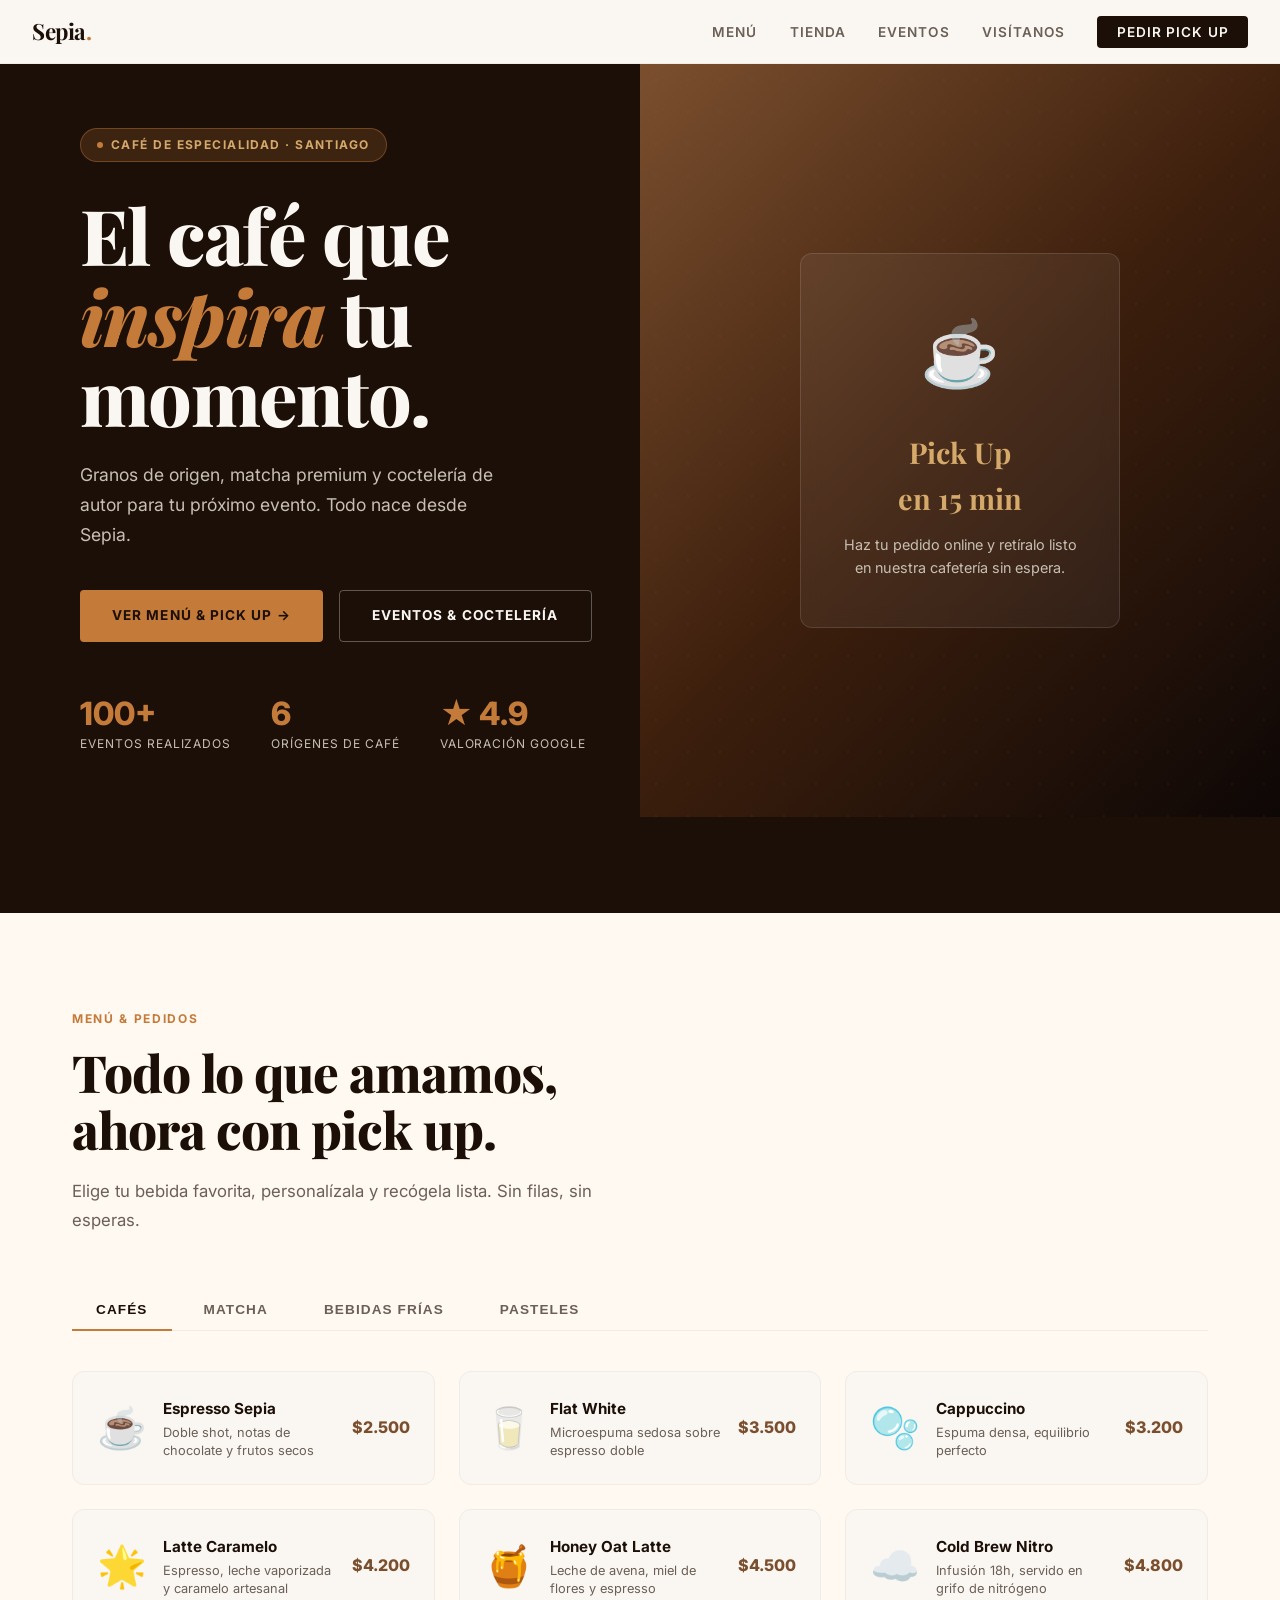
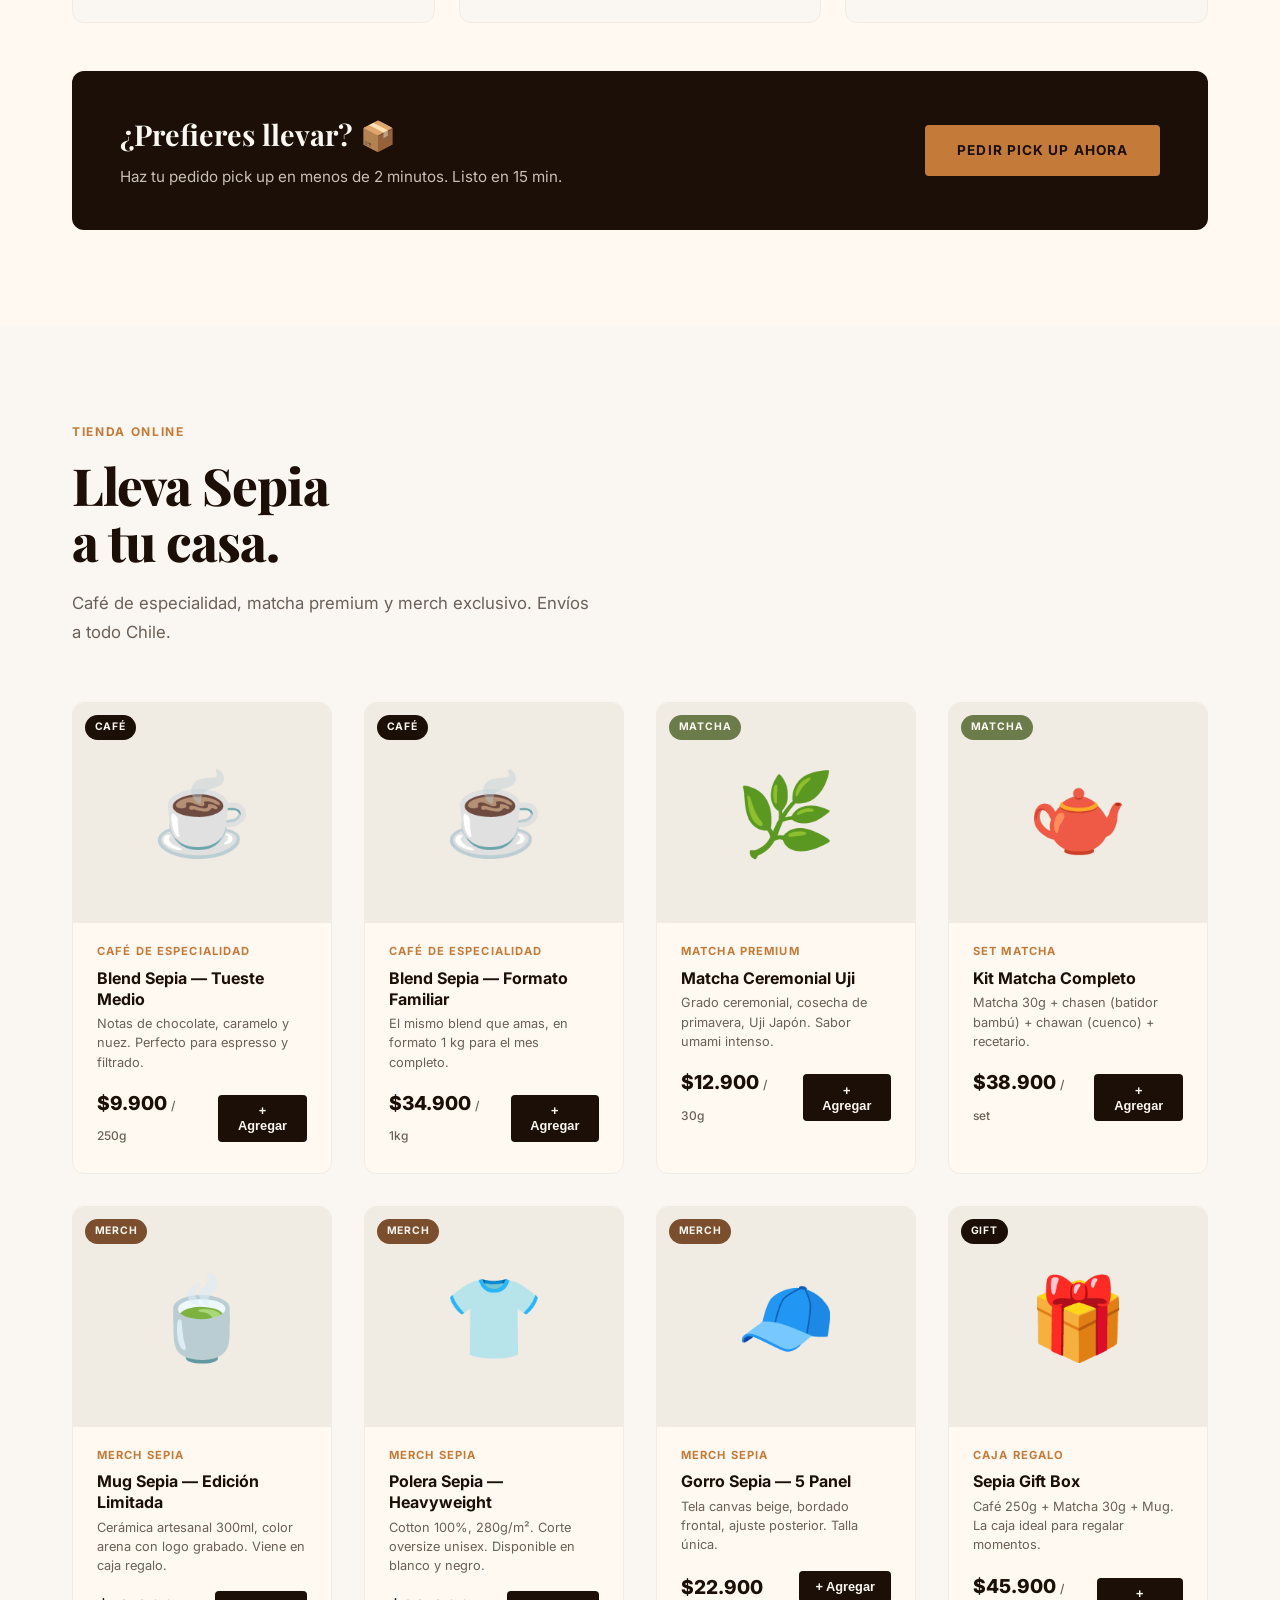
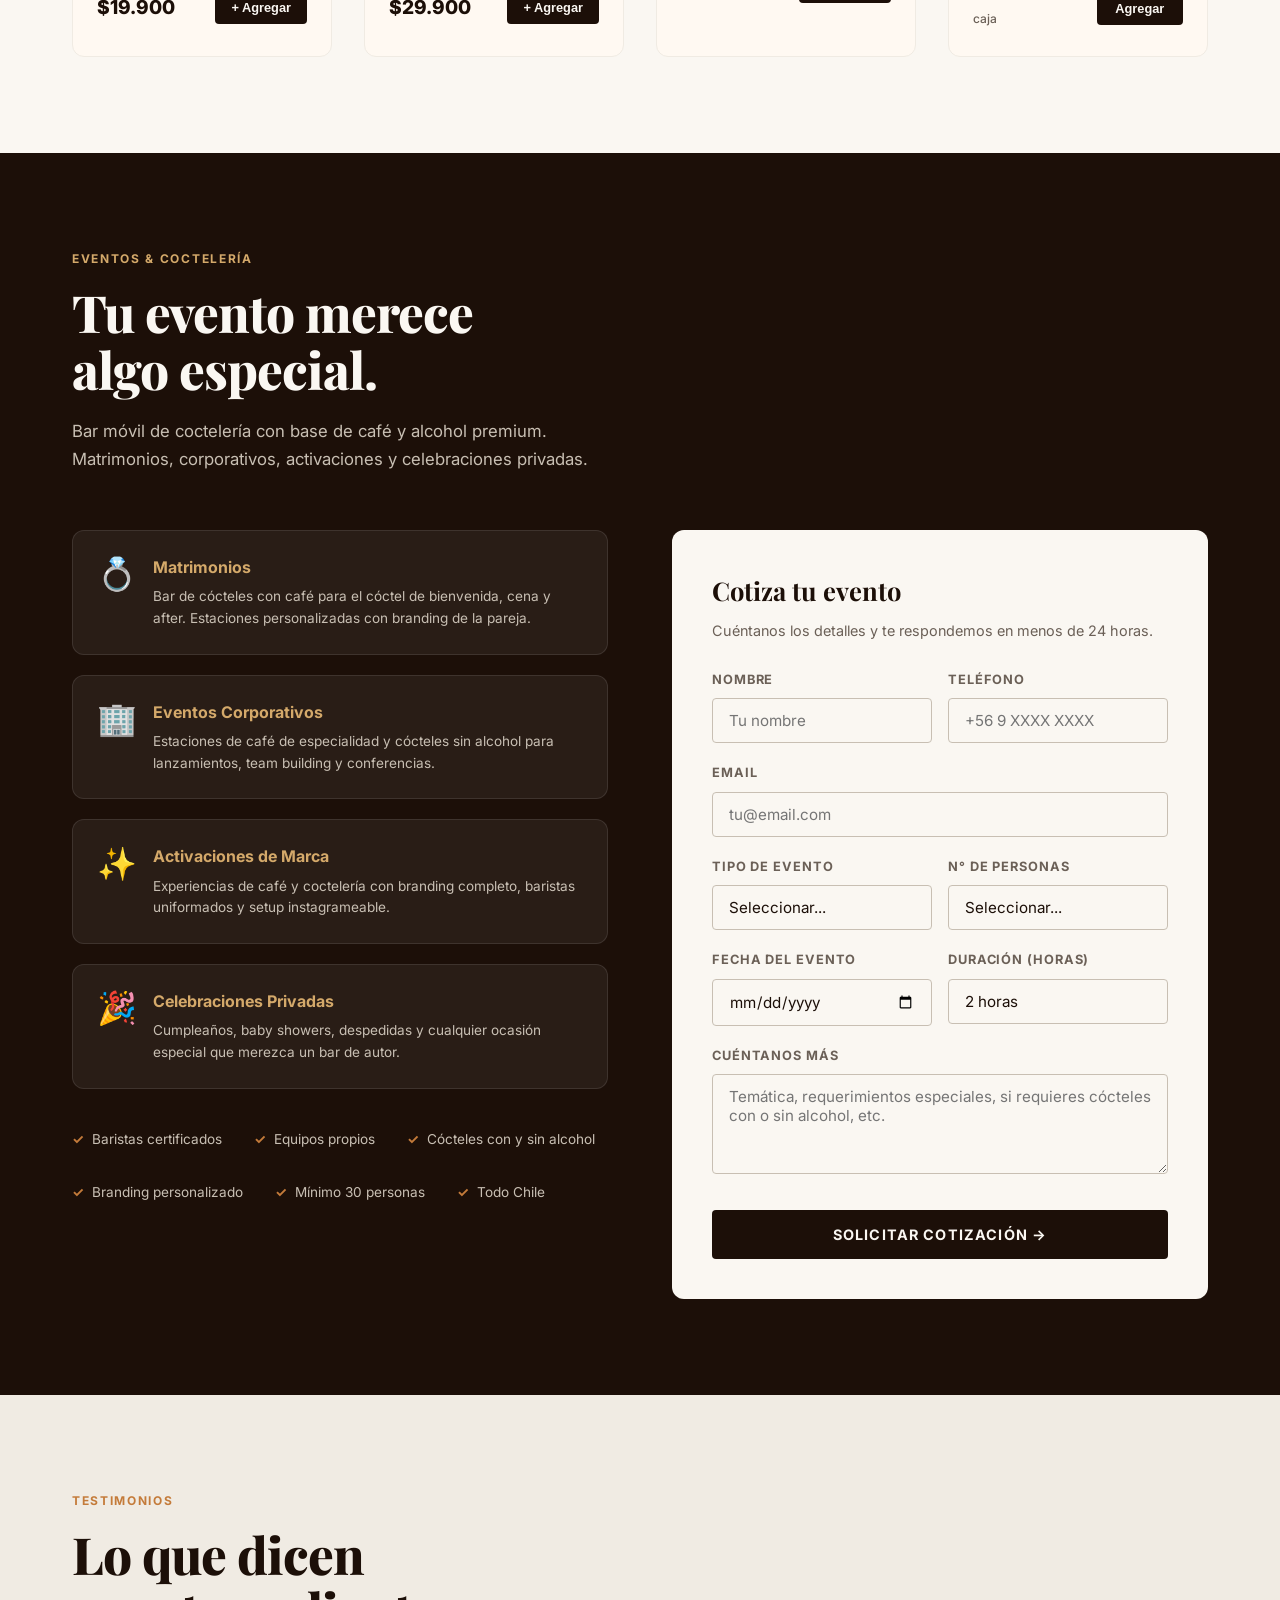
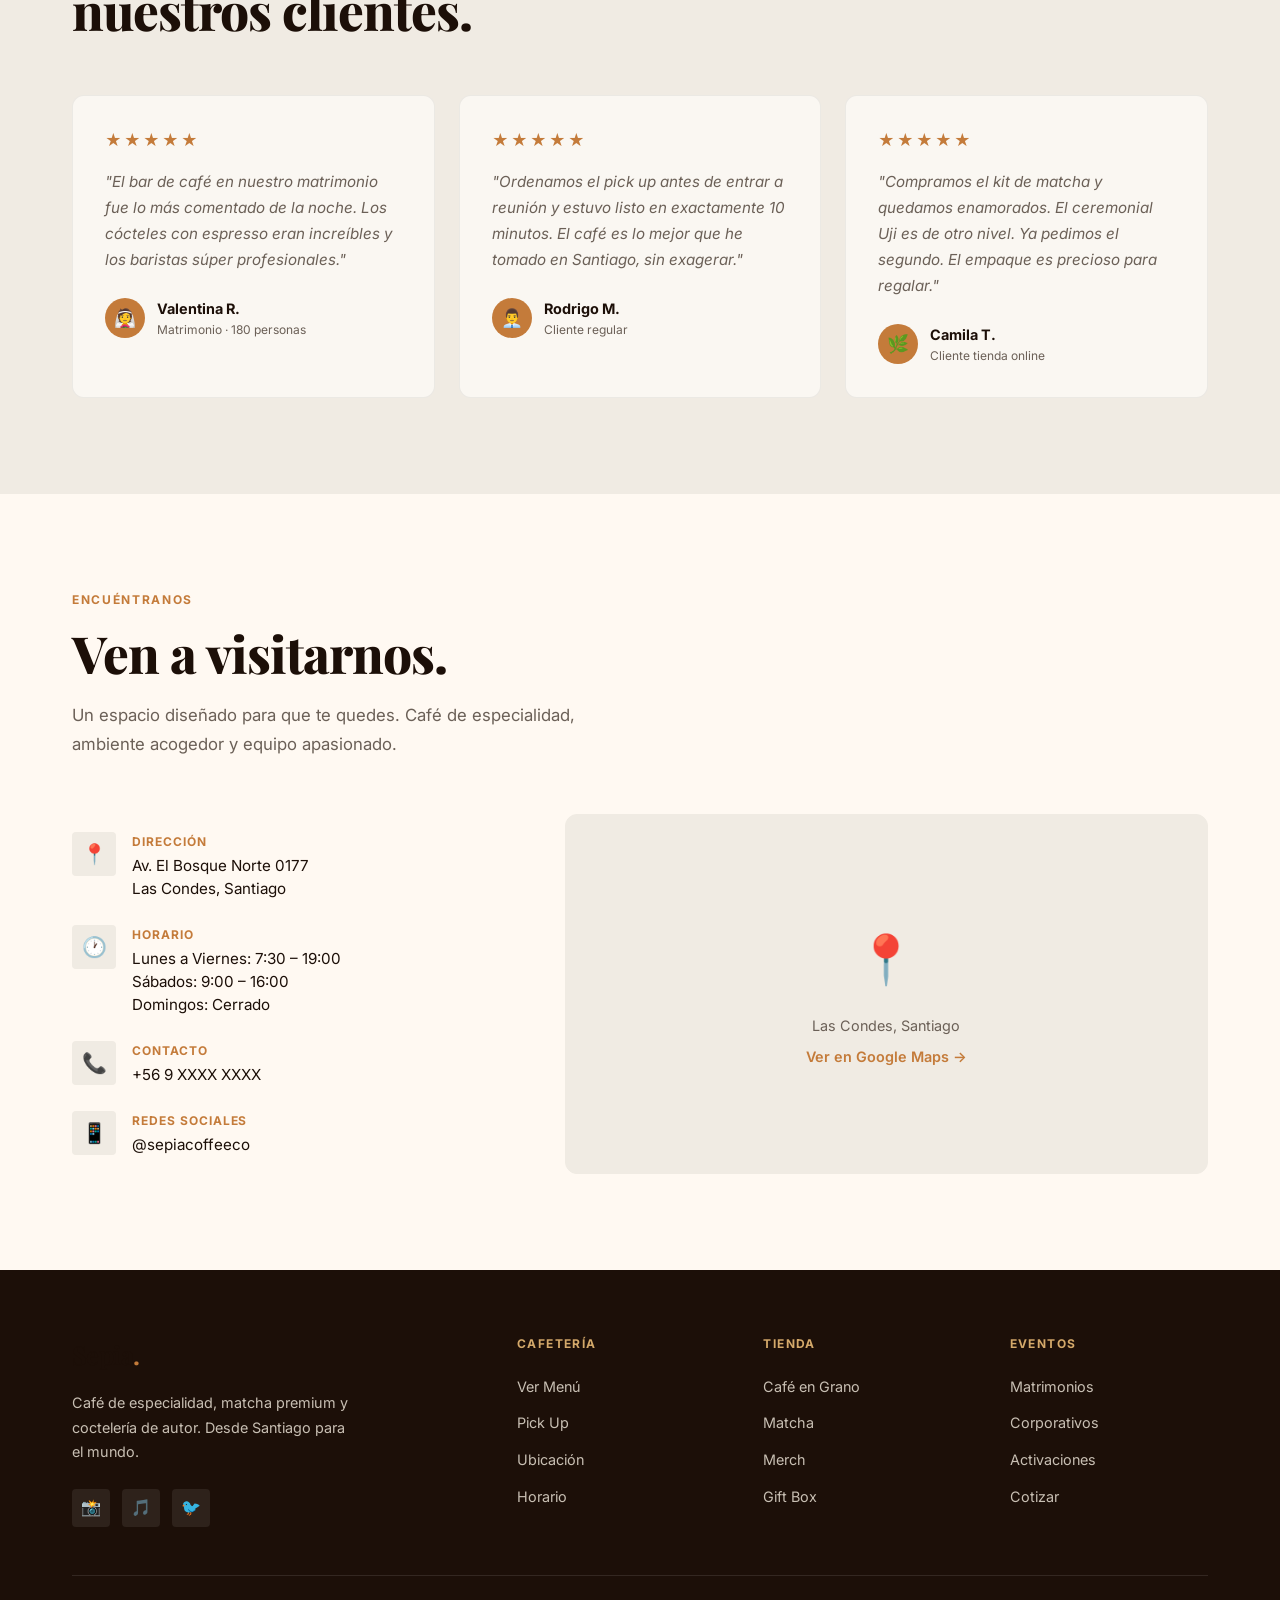
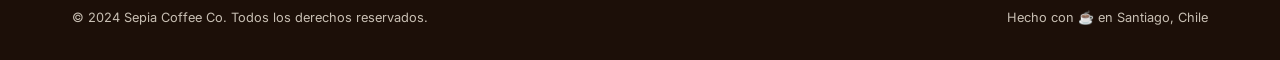
==== commit 1b491422: "Sacar hola@sepiacoffee.cl de la página: esa dirección no existe Co-Authored-By: Claude Sonnet 5.5 <n" ====
--- a/index.html
+++ b/index.html
@@ -1,4388 +1,1831 @@
 <!DOCTYPE html>
-<html lang="es-CL">
+<html lang="es">
 <head>
-<meta charset="UTF-8" />
-<meta name="viewport" content="width=device-width, initial-scale=1, viewport-fit=cover" />
-<title>Sepia Coffee — Café de especialidad y matcha</title>
-<meta name="description" content="Café de especialidad tostado en Santiago, matcha ceremonial y accesorios. Envío gratis sobre $50.000 en todo Chile." />
-<meta name="theme-color" content="#E7E5D9" />
-<link rel="canonical" href="https://sepiacoffee.cl/" />
-<meta property="og:type" content="website" />
-<meta property="og:site_name" content="Sepia Coffee" />
-<meta property="og:locale" content="es_CL" />
-<meta property="og:title" content="Sepia Coffee — Café de especialidad y matcha" />
-<meta property="og:description" content="Tostado en Santiago. Hecho para tu ritual diario." />
-<meta name="robots" content="index,follow,max-image-preview:large,max-snippet:-1" />
-<meta name="author" content="Sepia Coffee" />
-<link rel="alternate" hreflang="es-cl" href="https://sepiacoffee.cl/" />
-<link rel="alternate" hreflang="x-default" href="https://sepiacoffee.cl/" />
-
-<!-- ============================================================
-     PUNTO 1 DEL PLAN · REGISTRAR LA WEB
-     Pega acá los códigos que te dan las dos consolas. Bing importa
-     tanto como Google: es el índice que alimenta a ChatGPT.
-       · Google Search Console   search.google.com/search-console
-       · Bing Webmaster Tools    bing.com/webmasters
-     Mientras el content esté vacío la etiqueta no hace nada ni molesta.
-     ============================================================ -->
-<meta name="google-site-verification" content="" />
-<meta name="msvalidate.01" content="" />
-
-<meta property="og:url" content="https://sepiacoffee.cl/" />
-<meta property="og:image" content="https://sepiacoffee.cl/assets/fotos/hero-1.jpg" />
-<meta property="og:image:alt" content="Dos manos sosteniendo un matcha helado y un café de Sepia Coffee" />
-<meta name="twitter:card" content="summary_large_image" />
-<meta name="twitter:title" content="Sepia Coffee — Café de especialidad y matcha" />
-<meta name="twitter:description" content="Tostado en Santiago. Hecho para tu ritual diario." />
-<meta name="twitter:image" content="https://sepiacoffee.cl/assets/fotos/hero-1.jpg" />
-
-<link rel="preconnect" href="https://fonts.googleapis.com" />
-<link rel="preconnect" href="https://fonts.gstatic.com" crossorigin />
-<link href="https://fonts.googleapis.com/css2?family=Poppins:wght@500;600;700;800&family=DM+Sans:ital,opsz,wght@0,9..40,400;0,9..40,500;0,9..40,700;1,9..40,400&display=swap" rel="stylesheet" />
-
-<!-- ============================================================
-     DATOS ESTRUCTURADOS · schema.org en JSON-LD
-     Puntos 1, 2 y 4 del plan. Esto es lo que leen Google, Bing y
-     ChatGPT para saber qué vendes, a cuánto y con qué envío.
-     Se genera de catalogo.json: si cambias un precio, cambialo en
-     los dos lados o quedan en desacuerdo (y eso penaliza).
-     Probalo en search.google.com/test/rich-results
-     ============================================================ -->
-<script type="application/ld+json">
-{
-  "@context": "https://schema.org",
-  "@graph": [
-    {
-      "@type": [
-        "Organization",
-        "OnlineStore"
-      ],
-      "@id": "https://sepiacoffee.cl/#tienda",
-      "name": "Sepia Coffee",
-      "alternateName": "sepiacoffee.cl",
-      "url": "https://sepiacoffee.cl/",
-      "logo": {
-        "@type": "ImageObject",
-        "url": "https://sepiacoffee.cl/assets/sepia/logo-principal.png"
-      },
-      "image": "https://sepiacoffee.cl/assets/fotos/hero-1.jpg",
-      "description": "Sepia Coffee es una marca chilena de café de especialidad y matcha. Trabajamos dos orígenes de café, Colombia y Bolivia, que tostamos en Santiago en lotes chicos y despachamos recién tostados a todo Chile. Vendemos café en grano y molido, matcha en polvo, kits y accesorios.",
-      "brand": {
-        "@id": "https://sepiacoffee.cl/#marca"
-      },
-      "areaServed": {
-        "@type": "Country",
-        "name": "Chile"
-      },
-      "currenciesAccepted": "CLP",
-      "paymentAccepted": "Webpay, Mercado Pago, Visa, Mastercard",
-      "knowsLanguage": "es-CL",
-      "sameAs": [],
-      "hasOfferCatalog": {
-        "@id": "https://sepiacoffee.cl/#catalogo"
-      }
-    },
-    {
-      "@type": "Brand",
-      "@id": "https://sepiacoffee.cl/#marca",
-      "name": "Sepia Coffee",
-      "url": "https://sepiacoffee.cl/",
-      "logo": "https://sepiacoffee.cl/assets/sepia/logo-principal.png"
-    },
-    {
-      "@type": "OfferCatalog",
-      "@id": "https://sepiacoffee.cl/#catalogo",
-      "name": "Catálogo Sepia Coffee",
-      "numberOfItems": 9,
-      "itemListElement": [
-        {
-          "@type": "OfferCatalog",
-          "name": "Café en grano",
-          "itemListElement": [
-            {
-              "@type": "Offer",
-              "itemOffered": {
-                "@id": "https://sepiacoffee.cl/#producto-colombia"
-              }
-            },
-            {
-              "@type": "Offer",
-              "itemOffered": {
-                "@id": "https://sepiacoffee.cl/#producto-bolivia"
-              }
-            },
-            {
-              "@type": "Offer",
-              "itemOffered": {
-                "@id": "https://sepiacoffee.cl/#producto-lata-edicion"
-              }
-            }
-          ]
-        },
-        {
-          "@type": "OfferCatalog",
-          "name": "Matcha",
-          "itemListElement": [
-            {
-              "@type": "Offer",
-              "itemOffered": {
-                "@id": "https://sepiacoffee.cl/#producto-matcha"
-              }
-            }
-          ]
-        },
-        {
-          "@type": "OfferCatalog",
-          "name": "Kits",
-          "itemListElement": [
-            {
-              "@type": "Offer",
-              "itemOffered": {
-                "@id": "https://sepiacoffee.cl/#producto-kit-matcha"
-              }
-            },
-            {
-              "@type": "Offer",
-              "itemOffered": {
-                "@id": "https://sepiacoffee.cl/#producto-kit-cafetero"
-              }
-            }
-          ]
-        },
-        {
-          "@type": "OfferCatalog",
-          "name": "Accesorios",
-          "itemListElement": [
-            {
-              "@type": "Offer",
-              "itemOffered": {
-                "@id": "https://sepiacoffee.cl/#producto-musette"
-              }
-            },
-            {
-              "@type": "Offer",
-              "itemOffered": {
-                "@id": "https://sepiacoffee.cl/#producto-polera"
-              }
-            },
-            {
-              "@type": "Offer",
-              "itemOffered": {
-                "@id": "https://sepiacoffee.cl/#producto-vaso"
-              }
-            }
-          ]
-        }
-      ]
-    },
-    {
-      "@type": "OfferShippingDetails",
-      "@id": "https://sepiacoffee.cl/#envio-gratis",
-      "shippingRate": {
-        "@type": "MonetaryAmount",
-        "value": "0",
-        "currency": "CLP"
-      },
-      "shippingDestination": {
-        "@type": "DefinedRegion",
-        "addressCountry": "CL"
-      },
-      "description": "Envío gratis a todo Chile en compras sobre $50.000. Bajo ese monto, $3.000 en la Región Metropolitana y $4.000 en regiones."
-    },
-    {
-      "@type": "MerchantReturnPolicy",
-      "@id": "https://sepiacoffee.cl/#devoluciones",
-      "applicableCountry": "CL",
-      "returnPolicyCategory": "https://schema.org/MerchantReturnFiniteReturnWindow",
-      "merchantReturnDays": 10,
-      "returnMethod": "https://schema.org/ReturnByMail",
-      "returnFees": "https://schema.org/FreeReturn",
-      "description": "Derecho a retracto de 10 días corridos según la ley chilena del consumidor para compras a distancia."
-    },
-    {
-      "@type": "WebSite",
-      "@id": "https://sepiacoffee.cl/#sitio",
-      "url": "https://sepiacoffee.cl/",
-      "name": "Sepia Coffee",
-      "inLanguage": "es-CL",
-      "publisher": {
-        "@id": "https://sepiacoffee.cl/#tienda"
-      }
-    },
-    {
-      "@type": "Service",
-      "@id": "https://sepiacoffee.cl/#eventos",
-      "name": "Barra de café y coctelería con espresso para eventos",
-      "serviceType": "Barra de café para eventos",
-      "description": "Barras de café y de coctelería con espresso para matrimonios, eventos corporativos y celebraciones privadas en Santiago. Hay dos mesas, con precios distintos. La mesa cafetero lleva máquina espresso y se cobra según qué sirva: solo café, solo espresso martini y carajillo, o las dos cartas. La mesa martini es una barra de alto flujo sin máquina espresso, sirve siempre espresso martini y carajillo juntos, y se cobra según cuántas mesas se monten. Mínimo 2 horas. Los valores incluyen IVA y no incluyen copas. Bajo 80 personas se aplica 40% de descuento. El viático depende de la comuna y va aparte.",
-      "provider": {
-        "@id": "https://sepiacoffee.cl/#tienda"
-      },
-      "areaServed": {
-        "@type": "City",
-        "name": "Santiago",
-        "containedInPlace": {
-          "@type": "Country",
-          "name": "Chile"
-        }
-      },
-      "termsOfService": "Mínimo 2 horas de servicio. Se pueden sumar horas hasta 48 horas antes del evento. Para reservar la fecha se paga el 50% y el resto la semana del evento. Necesitamos corriente a menos de 10 metros del stand.",
-      "availableChannel": {
-        "@type": "ServiceChannel",
-        "serviceUrl": "https://sepiacoffee.cl/#eventos",
-        "name": "Cotizador en línea"
-      },
-      "hasOfferCatalog": {
-        "@type": "OfferCatalog",
-        "name": "Mesas para eventos",
-        "itemListElement": [
-          {
-            "@type": "Offer",
-            "itemOffered": {
-              "@type": "Service",
-              "name": "Mesa cafetero · Solo café",
-              "description": "Mesa con máquina espresso a la vista, con 1 barista. Espresso, americano, capuccino y latte preparados al momento."
-            },
-            "priceSpecification": [
-              {
-                "@type": "UnitPriceSpecification",
-                "price": 450000,
-                "priceCurrency": "CLP",
-                "valueAddedTaxIncluded": true,
-                "referenceQuantity": {
-                  "@type": "QuantitativeValue",
-                  "value": 2,
-                  "unitCode": "HUR"
-                },
-                "name": "2 horas de servicio"
-              },
-              {
-                "@type": "UnitPriceSpecification",
-                "price": 600000,
-                "priceCurrency": "CLP",
-                "valueAddedTaxIncluded": true,
-                "referenceQuantity": {
-                  "@type": "QuantitativeValue",
-                  "value": 3,
-                  "unitCode": "HUR"
-                },
-                "name": "3 horas de servicio"
-              },
-              {
-                "@type": "UnitPriceSpecification",
-                "price": 750000,
-                "priceCurrency": "CLP",
-                "valueAddedTaxIncluded": true,
-                "referenceQuantity": {
-                  "@type": "QuantitativeValue",
-                  "value": 4,
-                  "unitCode": "HUR"
-                },
-                "name": "4 horas de servicio"
-              },
-              {
-                "@type": "UnitPriceSpecification",
-                "price": 890000,
-                "priceCurrency": "CLP",
-                "valueAddedTaxIncluded": true,
-                "referenceQuantity": {
-                  "@type": "QuantitativeValue",
-                  "value": 5,
-                  "unitCode": "HUR"
-                },
-                "name": "5 horas de servicio"
-              }
-            ],
-            "eligibleQuantity": {
-              "@type": "QuantitativeValue",
-              "minValue": 80,
-              "maxValue": 500,
-              "unitText": "personas"
-            },
-            "areaServed": {
-              "@type": "City",
-              "name": "Santiago"
-            }
-          },
-          {
-            "@type": "Offer",
-            "itemOffered": {
-              "@type": "Service",
-              "name": "Mesa cafetero · Martini y carajillo",
-              "description": "Mesa con máquina espresso a la vista, con 2 baristas. Espresso martini y carajillo, con espresso recién extraído."
-            },
-            "priceSpecification": [
-              {
-                "@type": "UnitPriceSpecification",
-                "price": 660000,
-                "priceCurrency": "CLP",
-                "valueAddedTaxIncluded": true,
-                "referenceQuantity": {
-                  "@type": "QuantitativeValue",
-                  "value": 2,
-                  "unitCode": "HUR"
-                },
-                "name": "2 horas de servicio"
-              },
-              {
-                "@type": "UnitPriceSpecification",
-                "price": 900000,
-                "priceCurrency": "CLP",
-                "valueAddedTaxIncluded": true,
-                "referenceQuantity": {
-                  "@type": "QuantitativeValue",
-                  "value": 3,
-                  "unitCode": "HUR"
-                },
-                "name": "3 horas de servicio"
-              },
-              {
-                "@type": "UnitPriceSpecification",
-                "price": 1120000,
-                "priceCurrency": "CLP",
-                "valueAddedTaxIncluded": true,
-                "referenceQuantity": {
-                  "@type": "QuantitativeValue",
-                  "value": 4,
-                  "unitCode": "HUR"
-                },
-                "name": "4 horas de servicio"
-              },
-              {
-                "@type": "UnitPriceSpecification",
-                "price": 1310000,
-                "priceCurrency": "CLP",
-                "valueAddedTaxIncluded": true,
-                "referenceQuantity": {
-                  "@type": "QuantitativeValue",
-                  "value": 5,
-                  "unitCode": "HUR"
-                },
-                "name": "5 horas de servicio"
-              }
-            ],
-            "eligibleQuantity": {
-              "@type": "QuantitativeValue",
-              "minValue": 80,
-              "maxValue": 500,
-              "unitText": "personas"
-            },
-            "areaServed": {
-              "@type": "City",
-              "name": "Santiago"
-            }
-          },
-          {
-            "@type": "Offer",
-            "itemOffered": {
-              "@type": "Service",
-              "name": "Mesa cafetero · Las dos cartas",
-              "description": "Mesa con máquina espresso a la vista, con 3 baristas. Café de especialidad, espresso martini y carajillo desde la misma barra."
-            },
-            "priceSpecification": [
-              {
-                "@type": "UnitPriceSpecification",
-                "price": 850000,
-                "priceCurrency": "CLP",
-                "valueAddedTaxIncluded": true,
-                "referenceQuantity": {
-                  "@type": "QuantitativeValue",
-                  "value": 2,
-                  "unitCode": "HUR"
-                },
-                "name": "2 horas de servicio"
-              },
-              {
-                "@type": "UnitPriceSpecification",
-                "price": 1150000,
-                "priceCurrency": "CLP",
-                "valueAddedTaxIncluded": true,
-                "referenceQuantity": {
-                  "@type": "QuantitativeValue",
-                  "value": 3,
-                  "unitCode": "HUR"
-                },
-                "name": "3 horas de servicio"
-              },
-              {
-                "@type": "UnitPriceSpecification",
-                "price": 1430000,
-                "priceCurrency": "CLP",
-                "valueAddedTaxIncluded": true,
-                "referenceQuantity": {
-                  "@type": "QuantitativeValue",
-                  "value": 4,
-                  "unitCode": "HUR"
-                },
-                "name": "4 horas de servicio"
-              },
-              {
-                "@type": "UnitPriceSpecification",
-                "price": 1690000,
-                "priceCurrency": "CLP",
-                "valueAddedTaxIncluded": true,
-                "referenceQuantity": {
-                  "@type": "QuantitativeValue",
-                  "value": 5,
-                  "unitCode": "HUR"
-                },
-                "name": "5 horas de servicio"
-              }
-            ],
-            "eligibleQuantity": {
-              "@type": "QuantitativeValue",
-              "minValue": 80,
-              "maxValue": 500,
-              "unitText": "personas"
-            },
-            "areaServed": {
-              "@type": "City",
-              "name": "Santiago"
-            }
-          },
-          {
-            "@type": "Offer",
-            "itemOffered": {
-              "@type": "Service",
-              "name": "Mesa martini · 1 mesa",
-              "description": "Barra de alto flujo, sin máquina espresso. Sirve espresso martini y carajillo, siempre los dos. Van 2 baristas."
-            },
-            "priceSpecification": [
-              {
-                "@type": "UnitPriceSpecification",
-                "price": 590000,
-                "priceCurrency": "CLP",
-                "valueAddedTaxIncluded": true,
-                "referenceQuantity": {
-                  "@type": "QuantitativeValue",
-                  "value": 2,
-                  "unitCode": "HUR"
-                },
-                "name": "2 horas de servicio"
-              },
-              {
-                "@type": "UnitPriceSpecification",
-                "price": 810000,
-                "priceCurrency": "CLP",
-                "valueAddedTaxIncluded": true,
-                "referenceQuantity": {
-                  "@type": "QuantitativeValue",
-                  "value": 3,
-                  "unitCode": "HUR"
-                },
-                "name": "3 horas de servicio"
-              },
-              {
-                "@type": "UnitPriceSpecification",
-                "price": 1010000,
-                "priceCurrency": "CLP",
-                "valueAddedTaxIncluded": true,
-                "referenceQuantity": {
-                  "@type": "QuantitativeValue",
-                  "value": 4,
-                  "unitCode": "HUR"
-                },
-                "name": "4 horas de servicio"
-              },
-              {
-                "@type": "UnitPriceSpecification",
-                "price": 1180000,
-                "priceCurrency": "CLP",
-                "valueAddedTaxIncluded": true,
-                "referenceQuantity": {
-                  "@type": "QuantitativeValue",
-                  "value": 5,
-                  "unitCode": "HUR"
-                },
-                "name": "5 horas de servicio"
-              }
-            ],
-            "eligibleQuantity": {
-              "@type": "QuantitativeValue",
-              "minValue": 80,
-              "maxValue": 500,
-              "unitText": "personas"
-            },
-            "areaServed": {
-              "@type": "City",
-              "name": "Santiago"
-            }
-          },
-          {
-            "@type": "Offer",
-            "itemOffered": {
-              "@type": "Service",
-              "name": "Mesa martini · 2 mesas",
-              "description": "Barra de alto flujo, sin máquina espresso. Sirve espresso martini y carajillo, siempre los dos. Van 4 baristas."
-            },
-            "priceSpecification": [
-              {
-                "@type": "UnitPriceSpecification",
-                "price": 950000,
-                "priceCurrency": "CLP",
-                "valueAddedTaxIncluded": true,
-                "referenceQuantity": {
-                  "@type": "QuantitativeValue",
-                  "value": 2,
-                  "unitCode": "HUR"
-                },
-                "name": "2 horas de servicio"
-              },
-              {
-                "@type": "UnitPriceSpecification",
-                "price": 1290000,
-                "priceCurrency": "CLP",
-                "valueAddedTaxIncluded": true,
-                "referenceQuantity": {
-                  "@type": "QuantitativeValue",
-                  "value": 3,
-                  "unitCode": "HUR"
-                },
-                "name": "3 horas de servicio"
-              },
-              {
-                "@type": "UnitPriceSpecification",
-                "price": 1610000,
-                "priceCurrency": "CLP",
-                "valueAddedTaxIncluded": true,
-                "referenceQuantity": {
-                  "@type": "QuantitativeValue",
-                  "value": 4,
-                  "unitCode": "HUR"
-                },
-                "name": "4 horas de servicio"
-              },
-              {
-                "@type": "UnitPriceSpecification",
-                "price": 1890000,
-                "priceCurrency": "CLP",
-                "valueAddedTaxIncluded": true,
-                "referenceQuantity": {
-                  "@type": "QuantitativeValue",
-                  "value": 5,
-                  "unitCode": "HUR"
-                },
-                "name": "5 horas de servicio"
-              }
-            ],
-            "eligibleQuantity": {
-              "@type": "QuantitativeValue",
-              "minValue": 80,
-              "maxValue": 500,
-              "unitText": "personas"
-            },
-            "areaServed": {
-              "@type": "City",
-              "name": "Santiago"
-            }
-          },
-          {
-            "@type": "Offer",
-            "itemOffered": {
-              "@type": "Service",
-              "name": "Mesa martini · 3 mesas",
-              "description": "Barra de alto flujo, sin máquina espresso. Sirve espresso martini y carajillo, siempre los dos. Van 6 baristas."
-            },
-            "priceSpecification": [
-              {
-                "@type": "UnitPriceSpecification",
-                "price": 1240000,
-                "priceCurrency": "CLP",
-                "valueAddedTaxIncluded": true,
-                "referenceQuantity": {
-                  "@type": "QuantitativeValue",
-                  "value": 2,
-                  "unitCode": "HUR"
-                },
-                "name": "2 horas de servicio"
-              },
-              {
-                "@type": "UnitPriceSpecification",
-                "price": 1690000,
-                "priceCurrency": "CLP",
-                "valueAddedTaxIncluded": true,
-                "referenceQuantity": {
-                  "@type": "QuantitativeValue",
-                  "value": 3,
-                  "unitCode": "HUR"
-                },
-                "name": "3 horas de servicio"
-              },
-              {
-                "@type": "UnitPriceSpecification",
-                "price": 2110000,
-                "priceCurrency": "CLP",
-                "valueAddedTaxIncluded": true,
-                "referenceQuantity": {
-                  "@type": "QuantitativeValue",
-                  "value": 4,
-                  "unitCode": "HUR"
-                },
-                "name": "4 horas de servicio"
-              },
-              {
-                "@type": "UnitPriceSpecification",
-                "price": 2480000,
-                "priceCurrency": "CLP",
-                "valueAddedTaxIncluded": true,
-                "referenceQuantity": {
-                  "@type": "QuantitativeValue",
-                  "value": 5,
-                  "unitCode": "HUR"
-                },
-                "name": "5 horas de servicio"
-              }
-            ],
-            "eligibleQuantity": {
-              "@type": "QuantitativeValue",
-              "minValue": 80,
-              "maxValue": 500,
-              "unitText": "personas"
-            },
-            "areaServed": {
-              "@type": "City",
-              "name": "Santiago"
-            }
-          }
-        ]
-      }
-    },
-    {
-      "@id": "https://sepiacoffee.cl/#producto-colombia",
-      "name": "Colombia",
-      "description": "Café de especialidad de Colombia, de tueste medio. En taza: vainilla, frutos secos y cacao. Lo tostamos nosotros en Santiago, en lotes chicos, y lo despachamos recién tostado. Es el más parejo de los dos: dulce, de cuerpo medio y poca acidez, así que funciona igual de bien en espresso que en filtro. Si recién entras al café de especialidad, parte por acá. Lo eliges en grano o molido para tu método.",
-      "category": "Café en grano",
-      "brand": {
-        "@id": "https://sepiacoffee.cl/#marca"
-      },
-      "image": "https://sepiacoffee.cl/assets/fotos/prod-colombia.jpg",
-      "@type": "ProductGroup",
-      "productGroupID": "sepia-colombia",
-      "variesBy": [
-        "Formato",
-        "Molienda"
-      ],
-      "hasVariant": [
-        {
-          "@type": "Product",
-          "@id": "https://sepiacoffee.cl/#producto-colombia-250g-engrano",
-          "name": "Colombia — 250 g · En grano",
-          "sku": "sepia-colombia-250g-engrano",
-          "image": "https://sepiacoffee.cl/assets/fotos/prod-colombia.jpg",
-          "additionalProperty": [
-            {
-              "@type": "PropertyValue",
-              "name": "Formato",
-              "value": "250 g"
-            },
-            {
-              "@type": "PropertyValue",
-              "name": "Molienda",
-              "value": "En grano"
-            }
-          ],
-          "offers": {
-            "@type": "Offer",
-            "url": "https://sepiacoffee.cl/#producto-colombia",
-            "priceCurrency": "CLP",
-            "price": "11990",
-            "availability": "https://schema.org/InStock",
-            "itemCondition": "https://schema.org/NewCondition",
-            "seller": {
-              "@id": "https://sepiacoffee.cl/#tienda"
-            },
-            "shippingDetails": {
-              "@id": "https://sepiacoffee.cl/#envio-gratis"
-            },
-            "hasMerchantReturnPolicy": {
-              "@id": "https://sepiacoffee.cl/#devoluciones"
-            }
-          }
-        },
-        {
-          "@type": "Product",
-          "@id": "https://sepiacoffee.cl/#producto-colombia-250g-molido",
-          "name": "Colombia — 250 g · Molido",
-          "sku": "sepia-colombia-250g-molido",
-          "image": "https://sepiacoffee.cl/assets/fotos/prod-colombia.jpg",
-          "additionalProperty": [
-            {
-              "@type": "PropertyValue",
-              "name": "Formato",
-              "value": "250 g"
-            },
-            {
-              "@type": "PropertyValue",
-              "name": "Molienda",
-              "value": "Molido"
-            }
-          ],
-          "offers": {
-            "@type": "Offer",
-            "url": "https://sepiacoffee.cl/#producto-colombia",
-            "priceCurrency": "CLP",
-            "price": "11990",
-            "availability": "https://schema.org/InStock",
-            "itemCondition": "https://schema.org/NewCondition",
-            "seller": {
-              "@id": "https://sepiacoffee.cl/#tienda"
-            },
-            "shippingDetails": {
-              "@id": "https://sepiacoffee.cl/#envio-gratis"
-            },
-            "hasMerchantReturnPolicy": {
-              "@id": "https://sepiacoffee.cl/#devoluciones"
-            }
-          }
-        },
-        {
-          "@type": "Product",
-          "@id": "https://sepiacoffee.cl/#producto-colombia-1kg-engrano",
-          "name": "Colombia — 1 kg · En grano",
-          "sku": "sepia-colombia-1kg-engrano",
-          "image": "https://sepiacoffee.cl/assets/fotos/prod-colombia.jpg",
-          "additionalProperty": [
-            {
-              "@type": "PropertyValue",
-              "name": "Formato",
-              "value": "1 kg"
-            },
-            {
-              "@type": "PropertyValue",
-              "name": "Molienda",
-              "value": "En grano"
-            }
-          ],
-          "offers": {
-            "@type": "Offer",
-            "url": "https://sepiacoffee.cl/#producto-colombia",
-            "priceCurrency": "CLP",
-            "price": "37990",
-            "availability": "https://schema.org/InStock",
-            "itemCondition": "https://schema.org/NewCondition",
-            "seller": {
-              "@id": "https://sepiacoffee.cl/#tienda"
-            },
-            "shippingDetails": {
-              "@id": "https://sepiacoffee.cl/#envio-gratis"
-            },
-            "hasMerchantReturnPolicy": {
-              "@id": "https://sepiacoffee.cl/#devoluciones"
-            }
-          }
-        },
-        {
-          "@type": "Product",
-          "@id": "https://sepiacoffee.cl/#producto-colombia-1kg-molido",
-          "name": "Colombia — 1 kg · Molido",
-          "sku": "sepia-colombia-1kg-molido",
-          "image": "https://sepiacoffee.cl/assets/fotos/prod-colombia.jpg",
-          "additionalProperty": [
-            {
-              "@type": "PropertyValue",
-              "name": "Formato",
-              "value": "1 kg"
-            },
-            {
-              "@type": "PropertyValue",
-              "name": "Molienda",
-              "value": "Molido"
-            }
-          ],
-          "offers": {
-            "@type": "Offer",
-            "url": "https://sepiacoffee.cl/#producto-colombia",
-            "priceCurrency": "CLP",
-            "price": "37990",
-            "availability": "https://schema.org/InStock",
-            "itemCondition": "https://schema.org/NewCondition",
-            "seller": {
-              "@id": "https://sepiacoffee.cl/#tienda"
-            },
-            "shippingDetails": {
-              "@id": "https://sepiacoffee.cl/#envio-gratis"
-            },
-            "hasMerchantReturnPolicy": {
-              "@id": "https://sepiacoffee.cl/#devoluciones"
-            }
-          }
-        }
-      ]
-    },
-    {
-      "@id": "https://sepiacoffee.cl/#producto-bolivia",
-      "name": "Bolivia Yungas",
-      "description": "Café de especialidad de Yungas, Bolivia, de tueste medio ligero. En taza: cacao, cítricos, avellana y caramelo. Los Yungas son la ceja de selva boliviana, donde la cordillera baja hacia el Amazonas: a 1.700 metros el grano madura lento y guarda más acidez. Variedades Caturra, Typica y Catuai, proceso lavado. Lo tostamos nosotros en Santiago, en lotes chicos, y lo despachamos recién tostado. Tiene más acidez que el Colombia y una nota cítrica que se abre sobre todo en filtro, donde más se luce. Lo eliges en grano o molido para tu método.",
-      "category": "Café en grano",
-      "brand": {
-        "@id": "https://sepiacoffee.cl/#marca"
-      },
-      "image": "https://sepiacoffee.cl/assets/fotos/prod-bolivia.jpg",
-      "@type": "ProductGroup",
-      "productGroupID": "sepia-bolivia",
-      "variesBy": [
-        "Formato",
-        "Molienda"
-      ],
-      "hasVariant": [
-        {
-          "@type": "Product",
-          "@id": "https://sepiacoffee.cl/#producto-bolivia-250g-engrano",
-          "name": "Bolivia Yungas — 250 g · En grano",
-          "sku": "sepia-bolivia-250g-engrano",
-          "image": "https://sepiacoffee.cl/assets/fotos/prod-bolivia.jpg",
-          "additionalProperty": [
-            {
-              "@type": "PropertyValue",
-              "name": "Formato",
-              "value": "250 g"
-            },
-            {
-              "@type": "PropertyValue",
-              "name": "Molienda",
-              "value": "En grano"
-            }
-          ],
-          "offers": {
-            "@type": "Offer",
-            "url": "https://sepiacoffee.cl/#producto-bolivia",
-            "priceCurrency": "CLP",
-            "price": "11990",
-            "availability": "https://schema.org/InStock",
-            "itemCondition": "https://schema.org/NewCondition",
-            "seller": {
-              "@id": "https://sepiacoffee.cl/#tienda"
-            },
-            "shippingDetails": {
-              "@id": "https://sepiacoffee.cl/#envio-gratis"
-            },
-            "hasMerchantReturnPolicy": {
-              "@id": "https://sepiacoffee.cl/#devoluciones"
-            }
-          }
-        },
-        {
-          "@type": "Product",
-          "@id": "https://sepiacoffee.cl/#producto-bolivia-250g-molido",
-          "name": "Bolivia Yungas — 250 g · Molido",
-          "sku": "sepia-bolivia-250g-molido",
-          "image": "https://sepiacoffee.cl/assets/fotos/prod-bolivia.jpg",
-          "additionalProperty": [
-            {
-              "@type": "PropertyValue",
-              "name": "Formato",
-              "value": "250 g"
-            },
-            {
-              "@type": "PropertyValue",
-              "name": "Molienda",
-              "value": "Molido"
-            }
-          ],
-          "offers": {
-            "@type": "Offer",
-            "url": "https://sepiacoffee.cl/#producto-bolivia",
-            "priceCurrency": "CLP",
-            "price": "11990",
-            "availability": "https://schema.org/InStock",
-            "itemCondition": "https://schema.org/NewCondition",
-            "seller": {
-              "@id": "https://sepiacoffee.cl/#tienda"
-            },
-            "shippingDetails": {
-              "@id": "https://sepiacoffee.cl/#envio-gratis"
-            },
-            "hasMerchantReturnPolicy": {
-              "@id": "https://sepiacoffee.cl/#devoluciones"
-            }
-          }
-        },
-        {
-          "@type": "Product",
-          "@id": "https://sepiacoffee.cl/#producto-bolivia-1kg-engrano",
-          "name": "Bolivia Yungas — 1 kg · En grano",
-          "sku": "sepia-bolivia-1kg-engrano",
-          "image": "https://sepiacoffee.cl/assets/fotos/prod-bolivia.jpg",
-          "additionalProperty": [
-            {
-              "@type": "PropertyValue",
-              "name": "Formato",
-              "value": "1 kg"
-            },
-            {
-              "@type": "PropertyValue",
-              "name": "Molienda",
-              "value": "En grano"
-            }
-          ],
-          "offers": {
-            "@type": "Offer",
-            "url": "https://sepiacoffee.cl/#producto-bolivia",
-            "priceCurrency": "CLP",
-            "price": "37990",
-            "availability": "https://schema.org/InStock",
-            "itemCondition": "https://schema.org/NewCondition",
-            "seller": {
-              "@id": "https://sepiacoffee.cl/#tienda"
-            },
-            "shippingDetails": {
-              "@id": "https://sepiacoffee.cl/#envio-gratis"
-            },
-            "hasMerchantReturnPolicy": {
-              "@id": "https://sepiacoffee.cl/#devoluciones"
-            }
-          }
-        },
-        {
-          "@type": "Product",
-          "@id": "https://sepiacoffee.cl/#producto-bolivia-1kg-molido",
-          "name": "Bolivia Yungas — 1 kg · Molido",
-          "sku": "sepia-bolivia-1kg-molido",
-          "image": "https://sepiacoffee.cl/assets/fotos/prod-bolivia.jpg",
-          "additionalProperty": [
-            {
-              "@type": "PropertyValue",
-              "name": "Formato",
-              "value": "1 kg"
-            },
-            {
-              "@type": "PropertyValue",
-              "name": "Molienda",
-              "value": "Molido"
-            }
-          ],
-          "offers": {
-            "@type": "Offer",
-            "url": "https://sepiacoffee.cl/#producto-bolivia",
-            "priceCurrency": "CLP",
-            "price": "37990",
-            "availability": "https://schema.org/InStock",
-            "itemCondition": "https://schema.org/NewCondition",
-            "seller": {
-              "@id": "https://sepiacoffee.cl/#tienda"
-            },
-            "shippingDetails": {
-              "@id": "https://sepiacoffee.cl/#envio-gratis"
-            },
-            "hasMerchantReturnPolicy": {
-              "@id": "https://sepiacoffee.cl/#devoluciones"
-            }
-          }
-        }
-      ]
-    },
-    {
-      "@id": "https://sepiacoffee.cl/#producto-matcha",
-      "name": "Matcha",
-      "description": "Matcha en polvo para batir en casa. La lata de 30 g es la de empezar y la que se ve bien en la repisa; el sobre de 80 g es la recarga, que sale más conveniente por gramo y genera menos envase.",
-      "category": "Matcha",
-      "brand": {
-        "@id": "https://sepiacoffee.cl/#marca"
-      },
-      "image": "https://sepiacoffee.cl/assets/fotos/prod-matcha.jpg",
-      "@type": "ProductGroup",
-      "productGroupID": "sepia-matcha",
-      "variesBy": [
-        "Formato"
-      ],
-      "hasVariant": [
-        {
-          "@type": "Product",
-          "@id": "https://sepiacoffee.cl/#producto-matcha-30genlata",
-          "name": "Matcha — 30 g en lata",
-          "sku": "sepia-matcha-30genlata",
-          "image": "https://sepiacoffee.cl/assets/fotos/prod-matcha.jpg",
-          "additionalProperty": [
-            {
-              "@type": "PropertyValue",
-              "name": "Formato",
-              "value": "30 g en lata"
-            }
-          ]
-        },
-        {
-          "@type": "Product",
-          "@id": "https://sepiacoffee.cl/#producto-matcha-80gensobre",
-          "name": "Matcha — 80 g en sobre",
-          "sku": "sepia-matcha-80gensobre",
-          "image": "https://sepiacoffee.cl/assets/fotos/prod-matcha.jpg",
-          "additionalProperty": [
-            {
-              "@type": "PropertyValue",
-              "name": "Formato",
-              "value": "80 g en sobre"
-            }
-          ]
-        }
-      ]
-    },
-    {
-      "@id": "https://sepiacoffee.cl/#producto-lata-edicion",
-      "name": "Lata edición limitada",
-      "description": "El mismo café de Colombia en lata de 200 g, con la gráfica de la edición. La lata sirve después para guardar el café del sobre, que es justamente para lo que está pensada. Cuando se acaba la tirada, no vuelve.",
-      "category": "Café en grano",
-      "brand": {
-        "@id": "https://sepiacoffee.cl/#marca"
-      },
-      "image": "https://sepiacoffee.cl/assets/fotos/prod-lata-edicion.jpg",
-      "@type": "Product",
-      "sku": "sepia-lata-edicion"
-    },
-    {
-      "@id": "https://sepiacoffee.cl/#producto-kit-matcha",
-      "name": "Kit matcha",
-      "description": "El kit para preparar matcha en casa como corresponde, sin grumos y sin comprar las cosas por separado.",
-      "category": "Kits",
-      "brand": {
-        "@id": "https://sepiacoffee.cl/#marca"
-      },
-      "image": "https://sepiacoffee.cl/assets/fotos/prod-kit-matcha.jpg",
-      "@type": "Product",
-      "sku": "sepia-kit-matcha"
-    },
-    {
-      "@id": "https://sepiacoffee.cl/#producto-kit-cafetero",
-      "name": "Kit cafetero",
-      "description": "El kit para quien recién se mete en el café de especialidad y no sabe por dónde empezar con el equipo.",
-      "category": "Kits",
-      "brand": {
-        "@id": "https://sepiacoffee.cl/#marca"
-      },
-      "image": "https://sepiacoffee.cl/assets/fotos/prod-kit-cafetero.jpg",
-      "@type": "Product",
-      "sku": "sepia-kit-cafetero"
-    },
-    {
-      "@id": "https://sepiacoffee.cl/#producto-musette",
-      "name": "Musette",
-      "description": "Musette de tela con el caminante de Sepia Coffee. Liviana, de un solo bolsillo y correa larga: la de salir a comprar el pan y volver con el café.",
-      "category": "Accesorios",
-      "brand": {
-        "@id": "https://sepiacoffee.cl/#marca"
-      },
-      "image": "https://sepiacoffee.cl/assets/fotos/prod-musette.jpg",
-      "@type": "Product",
-      "sku": "sepia-musette"
-    },
-    {
-      "@id": "https://sepiacoffee.cl/#producto-polera",
-      "name": "Polera",
-      "description": "Polera de algodón con el caminante de Sepia Coffee.",
-      "category": "Accesorios",
-      "brand": {
-        "@id": "https://sepiacoffee.cl/#marca"
-      },
-      "image": "https://sepiacoffee.cl/assets/fotos/prod-polera.jpg",
-      "@type": "Product",
-      "sku": "sepia-polera"
-    },
-    {
-      "@id": "https://sepiacoffee.cl/#producto-vaso",
-      "name": "Vaso",
-      "description": "Vaso reutilizable con el caminante de Sepia Coffee. Para el café de la mañana o para el matcha helado de la tarde.",
-      "category": "Accesorios",
-      "brand": {
-        "@id": "https://sepiacoffee.cl/#marca"
-      },
-      "image": "https://sepiacoffee.cl/assets/fotos/prod-vaso.jpg",
-      "@type": "Product",
-      "sku": "sepia-vaso"
-    }
-  ]
-}
-</script>
-
-<!-- Preguntas frecuentes. Mismo texto que la sección #preguntas. -->
-<script type="application/ld+json">
-{
-  "@type": "FAQPage",
-  "@id": "https://sepiacoffee.cl/#preguntas",
-  "inLanguage": "es-CL",
-  "about": {
-    "@id": "https://sepiacoffee.cl/#tienda"
-  },
-  "mainEntity": [
-    {
-      "@type": "Question",
-      "name": "¿El matcha tiene más cafeína que el café?",
-      "acceptedAnswer": {
-        "@type": "Answer",
-        "text": "No. Una taza de matcha de 2 gramos tiene alrededor de 60 mg de cafeína, y una taza de café de filtro de 240 ml anda en los 95 mg. El matcha está más cerca de un espresso que de un café largo. Lo que cambia no es tanto la cantidad como la forma en que llega. El matcha trae L-teanina, un aminoácido del té verde al que se atribuye una subida más pareja y sin el bajón de media mañana. Por eso mucha gente lo usa para reemplazar el segundo café del día, no el primero. La cifra exacta varía según la cosecha y cuánto polvo uses, así que tómala como referencia."
-      }
-    },
-    {
-      "@type": "Question",
-      "name": "¿Por qué mi matcha sabe amargo o a pasto?",
-      "acceptedAnswer": {
-        "@type": "Answer",
-        "text": "Casi siempre es una de tres cosas, en este orden: El agua estaba muy caliente. Sobre 80 °C el polvo se quema y aparece el amargor. Si no tienes termómetro, hierve y deja reposar dos minutos fuera del fuego. Es matcha culinario, no ceremonial. El culinario viene de cosechas posteriores y es naturalmente más áspero. Sirve para repostería, donde el azúcar lo compensa, pero no para tomarlo solo. Está viejo o mal guardado. El matcha se oxida con la luz, el calor y el aire. Si el verde se fue apagando hacia un tono oliva, ya perdió."
-      }
-    },
-    {
-      "@type": "Question",
-      "name": "¿Puedo tomar matcha todos los días?",
-      "acceptedAnswer": {
-        "@type": "Answer",
-        "text": "Sí. Una o dos tazas al día es lo habitual y equivale, en cafeína, a uno o dos espressos. Si estás embarazada, amamantando, tomas medicamentos o tienes indicación médica de limitar la cafeína, conversa con tu médico antes. No somos quienes para dar ese consejo."
-      }
-    },
-    {
-      "@type": "Question",
-      "name": "¿El matcha sirve para bajar de peso?",
-      "acceptedAnswer": {
-        "@type": "Answer",
-        "text": "Por sí solo, no. No hay evidencia de que tomar matcha haga bajar de peso, y cualquier marca que te diga lo contrario te está vendiendo humo. Lo que sí pasa, y no es menor: un matcha sin azúcar reemplaza bien a un café con leche azucarado o a una bebida. Ahí el cambio es real, pero es por lo que dejas de tomar, no por el matcha."
-      }
-    },
-    {
-      "@type": "Question",
-      "name": "¿Qué leche va mejor con el matcha?",
-      "acceptedAnswer": {
-        "@type": "Answer",
-        "text": "La de avena, con diferencia. Es la que mejor espuma y la que menos tapa el sabor del matcha. Si la consigues en versión barista, mejor todavía. La entera funciona bien y deja una textura más cremosa. La de almendra es la más liviana, pero también la que más opaca el matcha. La de soya tiende a cortarse si el matcha está muy caliente."
-      }
-    },
-    {
-      "@type": "Question",
-      "name": "¿Necesito batidor de bambú o puedo usar otra cosa?",
-      "acceptedAnswer": {
-        "@type": "Answer",
-        "text": "El batidor de bambú (chasen) es lo que mejor funciona: las cañas finas deshacen los grumos y levantan espuma de una forma que una cuchara no logra. Si todavía no tienes uno, la alternativa que mejor resulta es un frasco con tapa: pones el matcha tamizado y el agua, cierras y agitas fuerte quince segundos. Un mini espumador eléctrico también sirve. Lo que no funciona es revolver con cuchara. Vas a tener grumos."
-      }
-    },
-    {
-      "@type": "Question",
-      "name": "¿Cuánto dura el matcha una vez abierto?",
-      "acceptedAnswer": {
-        "@type": "Answer",
-        "text": "Entre cuatro y seis semanas en su mejor momento. No se echa a perder después, pero el color se apaga y el sabor pierde dulzor. Guárdalo cerrado, en un lugar fresco y oscuro, lejos del horno. Si vives en una casa calurosa, el refrigerador sirve, pero sácalo y déjalo llegar a temperatura ambiente antes de abrirlo: si lo abres frío, se condensa humedad adentro y eso sí lo arruina."
-      }
-    },
-    {
-      "@type": "Question",
-      "name": "¿Cuál es la diferencia entre matcha ceremonial y culinario?",
-      "acceptedAnswer": {
-        "@type": "Answer",
-        "text": "El ceremonial se hace con las hojas más jóvenes de la primera cosecha. Queda verde intenso, de textura sedosa y con dulzor natural, pensado para tomarlo solo con agua o con leche. El culinario viene de cosechas posteriores. Es más áspero y más barato, y está hecho para repostería o mezclas donde el sabor queda tapado. Un detalle que conviene saber: «ceremonial» no es una categoría regulada, así que cualquiera puede escribirlo en una lata. Lo que sí se nota es el color, la finura del polvo y si el productor dice de dónde viene."
-      }
-    },
-    {
-      "@type": "Question",
-      "name": "¿Qué diferencia hay entre café de especialidad y el del supermercado?",
-      "acceptedAnswer": {
-        "@type": "Answer",
-        "text": "Tres cosas, y ninguna tiene que ver con el precio en sí: Trazabilidad. En especialidad se sabe de qué finca viene el lote, quién lo produjo y cómo se procesó. En el café industrial eso se pierde en la mezcla. Frescura. El café muere lento desde que sale del tostador. Una bolsa de supermercado puede llevar meses envasada; nosotros tostamos en lotes chicos y despachamos recién tostado. Tueste. El café industrial se tuesta oscuro de forma pareja para que todos los lotes sepan igual. En especialidad el tueste se ajusta al grano para que se note de dónde viene."
-      }
-    },
-    {
-      "@type": "Question",
-      "name": "¿Qué molienda uso para cada método?",
-      "acceptedAnswer": {
-        "@type": "Answer",
-        "text": "De más gruesa a más fina: Prensa francesa: gruesa, como sal de mar. Filtro y V60: media, como arena de playa. Cafetera italiana: media-fina. Espresso: fina, como azúcar flor. Si el café sale aguado y rápido, muele más fino. Si sale amargo y demora demasiado, muele más grueso. Esa es toda la regla."
-      }
-    },
-    {
-      "@type": "Question",
-      "name": "¿Me conviene comprarlo en grano o molido?",
-      "acceptedAnswer": {
-        "@type": "Answer",
-        "text": "En grano, si tienes molinillo. El café molido pierde la mayor parte del aroma en los primeros días, por mucho que lo guardes bien: la superficie expuesta al aire se multiplica apenas lo mueles. Si no tienes molinillo, un molido para tu método rinde perfectamente bien durante una o dos semanas. No te compliques: es mejor tomar buen café molido que no tomarlo."
-      }
-    },
-    {
-      "@type": "Question",
-      "name": "¿Cómo guardo el café para que no se pase?",
-      "acceptedAnswer": {
-        "@type": "Answer",
-        "text": "Envase hermético, lugar fresco y oscuro, lejos del horno y del sol. En el refrigerador no. La humedad y los olores lo arruinan más rápido que el aire, y cada vez que lo sacas se condensa agua en el grano. Un café tostado rinde bien unas cuatro semanas desde la fecha de tueste. Por eso la fecha que importa en la bolsa es esa, no la de vencimiento."
-      }
-    },
-    {
-      "@type": "Question",
-      "name": "¿Tueste claro u oscuro?",
-      "acceptedAnswer": {
-        "@type": "Answer",
-        "text": "El tueste claro conserva más del carácter del origen: más acidez, más notas florales o frutales. El oscuro borra parte de eso y aporta cuerpo, chocolate y amargor. Ninguno es mejor. Si vienes de tomar café de supermercado, el claro te va a parecer ácido al principio; vale la pena darle tres o cuatro tazas antes de decidir."
-      }
-    },
-    {
-      "@type": "Question",
-      "name": "¿Qué formato me conviene si recién empiezo?",
-      "acceptedAnswer": {
-        "@type": "Answer",
-        "text": "Los 250 g molidos para tu método. Es la cantidad que se toma en dos o tres semanas, que es justo el tiempo en que el café está en su mejor momento, y el molido te ahorra comprar molinillo mientras decides. El kilo conviene cuando ya sabes cuál de los dos te gusta, o si en la casa se toma más de una taza al día. Si vas a comprar el kilo, pídelo en grano: a ese volumen la diferencia de frescura se nota."
-      }
-    },
-    {
-      "@type": "Question",
-      "name": "¿Cuál es la diferencia entre el Colombia y el Bolivia?",
-      "acceptedAnswer": {
-        "@type": "Answer",
-        "text": "Los dos son de tueste medio y los tostamos nosotros, pero saben distinto. Colombia: vainilla, frutos secos y cacao. Es el más parejo de los dos, dulce y de poca acidez. Funciona igual de bien en espresso que en filtro, así que es el que recomendamos si recién entras al café de especialidad o si en la casa toma más de una persona. Bolivia: avellana, cítrico y caramelo. Tiene más acidez y una nota cítrica que se abre sobre todo en filtro, donde más se luce. Si ya te gusta un café con más carácter, parte por este. Si no te decides, pide los dos en 250 g: alcanzan a durar las semanas en que el café está en su mejor momento y los comparas en la misma semana."
-      }
-    },
-    {
-      "@type": "Question",
-      "name": "¿Por qué tienen solo dos cafés?",
-      "acceptedAnswer": {
-        "@type": "Answer",
-        "text": "Porque preferimos hacer dos bien antes que diez a medias. Trabajamos un origen de Colombia y uno de Bolivia, los tostamos nosotros y ajustamos el tueste a cada grano en particular. Tener pocas referencias también significa que los lotes rotan rápido: lo que te llega es café recién tostado, no una bolsa que llevaba meses esperando en una bodega."
-      }
-    },
-    {
-      "@type": "Question",
-      "name": "¿Hacen envíos a todo Chile? ¿Cuánto cuesta?",
-      "acceptedAnswer": {
-        "@type": "Answer",
-        "text": "Sí, despachamos a todo Chile. Sobre $50.000 el envío es gratis, vivas donde vivas. Bajo ese monto son $3.000 en la Región Metropolitana y $4.000 en regiones, y lo ves antes de pagar."
-      }
-    },
-    {
-      "@type": "Question",
-      "name": "¿Cómo funciona la suscripción?",
-      "acceptedAnswer": {
-        "@type": "Answer",
-        "text": "Eliges el producto, marcas «Suscripción» en vez de «Una vez» y queda con 15% de descuento en cada entrega. La pausas o la cancelas cuando quieras desde tu cuenta, sin llamar a nadie. Es la forma más barata de mantener café fresco en la casa, porque llega recién tostado en vez de quedarse semanas en la despensa."
-      }
-    },
-    {
-      "@type": "Question",
-      "name": "¿Puedo devolver un pedido?",
-      "acceptedAnswer": {
-        "@type": "Answer",
-        "text": "Si el pedido llegó dañado o no es lo que pediste, lo reponemos. Por la ley del consumidor, en las compras a distancia tienes además 10 días corridos de derecho a retracto, siempre que el producto esté sin abrir."
-      }
-    },
-    {
-      "@type": "Question",
-      "name": "¿Tuestan ustedes el café?",
-      "acceptedAnswer": {
-        "@type": "Answer",
-        "text": "Sí. Compramos lotes chicos de fincas que podemos nombrar, los tostamos en Santiago y los despachamos recién tostados. Por eso no tenemos stock de todo el año: cuando se termina un lote, entra otro. Es la contra de tostar en lotes chicos, y la asumimos."
-      }
-    }
-  ]
-}
-</script>
-
-<!-- Recetas. Cada una es un schema.org/Recipe: es lo que un asistente cita
-     cuando alguien pregunta cómo preparar matcha o café. -->
-<script type="application/ld+json">
-{
-  "@context": "https://schema.org",
-  "@graph": [
-    {
-      "@type": "Recipe",
-      "@id": "https://sepiacoffee.cl/#receta-matcha-latte-helado",
-      "name": "Matcha latte helado",
-      "description": "El que más nos preguntan. Si el matcha te queda con grumos, es por el orden: primero el agua, después la leche.",
-      "inLanguage": "es-CL",
-      "author": {
-        "@id": "https://sepiacoffee.cl/#tienda"
-      },
-      "publisher": {
-        "@id": "https://sepiacoffee.cl/#tienda"
-      },
-      "totalTime": "PT5M",
-      "recipeYield": "1 vaso de 350 ml",
-      "recipeCategory": "Bebida",
-      "recipeCuisine": "Café de especialidad",
-      "recipeIngredient": [
-        "2 g de matcha (1 cucharadita rasa)",
-        "60 ml de agua a 80 °C",
-        "200 ml de leche fría, o bebida vegetal",
-        "Hielo",
-        "Opcional: 1 cucharadita de miel"
-      ],
-      "recipeInstructions": [
-        {
-          "@type": "HowToStep",
-          "position": 1,
-          "text": "Tamiza el matcha sobre un bowl. Este paso es el que evita los grumos, no el batidor."
-        },
-        {
-          "@type": "HowToStep",
-          "position": 2,
-          "text": "Agrega los 60 ml de agua a 80 °C. Nunca hirviendo: el agua muy caliente quema el polvo y lo deja amargo."
-        },
-        {
-          "@type": "HowToStep",
-          "position": 3,
-          "text": "Bate en zigzag con el batidor de bambú, rápido y desde la muñeca, unos 20 segundos, hasta que se forme una espuma pareja."
-        },
-        {
-          "@type": "HowToStep",
-          "position": 4,
-          "text": "Llena un vaso alto con hielo y agrega la leche."
-        },
-        {
-          "@type": "HowToStep",
-          "position": 5,
-          "text": "Vierte el matcha por encima, despacio, para que quede en capas."
-        },
-        {
-          "@type": "HowToStep",
-          "position": 6,
-          "text": "Revuelve antes de tomar."
-        }
-      ],
-      "tool": {
-        "@type": "HowToTool",
-        "name": "Matcha"
-      },
-      "isBasedOn": {
-        "@id": "https://sepiacoffee.cl/#producto-matcha"
-      }
-    },
-    {
-      "@type": "Recipe",
-      "@id": "https://sepiacoffee.cl/#receta-matcha-caliente",
-      "name": "Matcha caliente",
-      "description": "La preparación tradicional, usucha. Tres minutos y nada más que matcha y agua.",
-      "inLanguage": "es-CL",
-      "author": {
-        "@id": "https://sepiacoffee.cl/#tienda"
-      },
-      "publisher": {
-        "@id": "https://sepiacoffee.cl/#tienda"
-      },
-      "totalTime": "PT3M",
-      "recipeYield": "1 taza de 100 ml",
-      "recipeCategory": "Bebida",
-      "recipeCuisine": "Café de especialidad",
-      "recipeIngredient": [
-        "2 g de matcha (1 cucharadita rasa)",
-        "70 ml de agua a 80 °C"
-      ],
-      "recipeInstructions": [
-        {
-          "@type": "HowToStep",
-          "position": 1,
-          "text": "Entibia el bowl con agua caliente y sécalo. Un bowl frío baja la temperatura y corta la espuma."
-        },
-        {
-          "@type": "HowToStep",
-          "position": 2,
-          "text": "Tamiza el matcha."
-        },
-        {
-          "@type": "HowToStep",
-          "position": 3,
-          "text": "Agrega los 70 ml de agua a 80 °C."
-        },
-        {
-          "@type": "HowToStep",
-          "position": 4,
-          "text": "Bate en zigzag, sin tocar el fondo, unos 20 segundos. Termina con un movimiento lento en espiral para romper las burbujas grandes."
-        },
-        {
-          "@type": "HowToStep",
-          "position": 5,
-          "text": "Tómalo de inmediato: el matcha se asienta en un par de minutos."
-        }
-      ],
-      "tool": {
-        "@type": "HowToTool",
-        "name": "Matcha"
-      },
-      "isBasedOn": {
-        "@id": "https://sepiacoffee.cl/#producto-matcha"
-      }
-    },
-    {
-      "@type": "Recipe",
-      "@id": "https://sepiacoffee.cl/#receta-v60",
-      "name": "Café en V60",
-      "description": "El método que mejor le saca el jugo al Colombia. Limpio, aromático y dulce.",
-      "inLanguage": "es-CL",
-      "author": {
-        "@id": "https://sepiacoffee.cl/#tienda"
-      },
-      "publisher": {
-        "@id": "https://sepiacoffee.cl/#tienda"
-      },
-      "totalTime": "PT4M",
-      "recipeYield": "1 taza de 250 ml",
-      "recipeCategory": "Bebida",
-      "recipeCuisine": "Café de especialidad",
-      "recipeIngredient": [
-        "15 g de café molido medio-fino",
-        "250 ml de agua a 93 °C",
-        "Filtro de papel"
-      ],
-      "recipeInstructions": [
-        {
-          "@type": "HowToStep",
-          "position": 1,
-          "text": "Enjuaga el filtro con agua caliente y bota esa agua. Saca el gusto a papel y entibia la taza."
-        },
-        {
-          "@type": "HowToStep",
-          "position": 2,
-          "text": "Agrega el café y empareja la cama con un golpe suave."
-        },
-        {
-          "@type": "HowToStep",
-          "position": 3,
-          "text": "Bloom: moja con 45 ml de agua y espera 40 segundos. El café se infla; eso es el gas saliendo."
-        },
-        {
-          "@type": "HowToStep",
-          "position": 4,
-          "text": "Vierte en círculos desde el centro hasta llegar a 150 ml."
-        },
-        {
-          "@type": "HowToStep",
-          "position": 5,
-          "text": "Completa hasta 250 ml en un segundo vertido."
-        },
-        {
-          "@type": "HowToStep",
-          "position": 6,
-          "text": "Debería terminar de filtrar entre 2:30 y 3:00. Si demora más, muele un poco más grueso."
-        }
-      ],
-      "tool": {
-        "@type": "HowToTool",
-        "name": "Colombia"
-      },
-      "isBasedOn": {
-        "@id": "https://sepiacoffee.cl/#producto-colombia"
-      }
-    },
-    {
-      "@type": "Recipe",
-      "@id": "https://sepiacoffee.cl/#receta-prensa-francesa",
-      "name": "Prensa francesa",
-      "description": "El método más indulgente. No necesita pulso ni cronómetro fino, y rinde para dos.",
-      "inLanguage": "es-CL",
-      "author": {
-        "@id": "https://sepiacoffee.cl/#tienda"
-      },
-      "publisher": {
-        "@id": "https://sepiacoffee.cl/#tienda"
-      },
-      "totalTime": "PT5M",
-      "recipeYield": "2 tazas",
-      "recipeCategory": "Bebida",
-      "recipeCuisine": "Café de especialidad",
-      "recipeIngredient": [
-        "30 g de café molido grueso",
-        "450 ml de agua a 93 °C"
-      ],
-      "recipeInstructions": [
-        {
-          "@type": "HowToStep",
-          "position": 1,
-          "text": "Muele grueso, como sal de mar. Si lo mueles fino, se cuela por el filtro y la taza queda barrosa."
-        },
-        {
-          "@type": "HowToStep",
-          "position": 2,
-          "text": "Agrega el café y el agua de una vez, y revuelve una sola vez."
-        },
-        {
-          "@type": "HowToStep",
-          "position": 3,
-          "text": "Espera 4 minutos con la tapa puesta, sin bajar el émbolo."
-        },
-        {
-          "@type": "HowToStep",
-          "position": 4,
-          "text": "Rompe la costra que se formó arriba y retira la espuma con una cuchara."
-        },
-        {
-          "@type": "HowToStep",
-          "position": 5,
-          "text": "Baja el émbolo lento, sin forzar."
-        },
-        {
-          "@type": "HowToStep",
-          "position": 6,
-          "text": "Sirve todo de inmediato en otro recipiente: si lo dejas en la prensa, sigue extrayendo y se pone amargo."
-        }
-      ],
-      "tool": {
-        "@type": "HowToTool",
-        "name": "Colombia"
-      },
-      "isBasedOn": {
-        "@id": "https://sepiacoffee.cl/#producto-colombia"
-      }
-    },
-    {
-      "@type": "Recipe",
-      "@id": "https://sepiacoffee.cl/#receta-cold-brew-casa",
-      "name": "Cold brew en casa",
-      "description": "Cero equipo, pero hay que planificarlo: se hace solo mientras duermes.",
-      "inLanguage": "es-CL",
-      "author": {
-        "@id": "https://sepiacoffee.cl/#tienda"
-      },
-      "publisher": {
-        "@id": "https://sepiacoffee.cl/#tienda"
-      },
-      "totalTime": "PT10M",
-      "recipeYield": "1 litro",
-      "recipeCategory": "Bebida",
-      "recipeCuisine": "Café de especialidad",
-      "recipeIngredient": [
-        "100 g de café molido grueso",
-        "1 litro de agua fría",
-        "Un frasco grande y un filtro de papel"
-      ],
-      "recipeInstructions": [
-        {
-          "@type": "HowToStep",
-          "position": 1,
-          "text": "Mezcla el café y el agua en el frasco. Revuelve para que no quede polvo seco flotando."
-        },
-        {
-          "@type": "HowToStep",
-          "position": 2,
-          "text": "Tápalo y déjalo en el refrigerador entre 14 y 18 horas."
-        },
-        {
-          "@type": "HowToStep",
-          "position": 3,
-          "text": "Filtra con filtro de papel. Va a demorar: no lo apures apretando."
-        },
-        {
-          "@type": "HowToStep",
-          "position": 4,
-          "text": "Guárdalo tapado en el refrigerador. Dura entre 7 y 10 días."
-        }
-      ],
-      "tool": {
-        "@type": "HowToTool",
-        "name": "Colombia"
-      },
-      "isBasedOn": {
-        "@id": "https://sepiacoffee.cl/#producto-colombia"
-      }
-    },
-    {
-      "@type": "Recipe",
-      "@id": "https://sepiacoffee.cl/#receta-cold-brew-tonica",
-      "name": "Cold brew tónica",
-      "description": "El trago de verano. Se ve mejor de lo que cuesta hacerlo, y usa el cold brew de la receta anterior.",
-      "inLanguage": "es-CL",
-      "author": {
-        "@id": "https://sepiacoffee.cl/#tienda"
-      },
-      "publisher": {
-        "@id": "https://sepiacoffee.cl/#tienda"
-      },
-      "totalTime": "PT2M",
-      "recipeYield": "1 vaso alto",
-      "recipeCategory": "Bebida",
-      "recipeCuisine": "Café de especialidad",
-      "recipeIngredient": [
-        "100 ml de cold brew (el de la receta anterior)",
-        "150 ml de agua tónica fría",
-        "Hielo",
-        "Una rodaja de naranja"
-      ],
-      "recipeInstructions": [
-        {
-          "@type": "HowToStep",
-          "position": 1,
-          "text": "Llena el vaso con hielo hasta arriba."
-        },
-        {
-          "@type": "HowToStep",
-          "position": 2,
-          "text": "Agrega la tónica primero."
-        },
-        {
-          "@type": "HowToStep",
-          "position": 3,
-          "text": "Vierte el cold brew encima, despacio y por el borde, para que quede en dos capas."
-        },
-        {
-          "@type": "HowToStep",
-          "position": 4,
-          "text": "Naranja, y a tomar antes de que se mezcle."
-        }
-      ],
-      "tool": {
-        "@type": "HowToTool",
-        "name": "Colombia"
-      },
-      "isBasedOn": {
-        "@id": "https://sepiacoffee.cl/#producto-colombia"
-      }
-    }
-  ]
-}
-</script>
-
-<style>
-/* ============================================================
-   SEPIA COFFEE
-   Arquitectura calcada de una tienda headless de Shopify:
-   módulos apilados, tarjetas de esquina muy redondeada,
-   display grueso y redondo, bloques de color plano.
-   Los tokens de abajo son el único lugar donde tocar la marca.
-   ============================================================ */
-:root{
-  /* ---------- PALETA DEL LOGO ----------
-     Los cinco colores de la marca, más el blanco. Todo lo demás en la
-     página es uno de ellos, o azul noche con transparencia.
-
-     La paleta tiene dos colores menos que la anterior, así que algunos
-     nombres apuntan al mismo valor: arena cae en el celeste, y topo y
-     grafito en el azul noche. Se dejan los siete nombres para no reescribir
-     las reglas que ya los usan.
-
-     Lo que queda bajo el mínimo AA de 4,5:1 y por eso no va en texto de
-     cuerpo: azul sobre crema da 4,05 y azul sobre celeste 2,93. El cuerpo
-     va en azul noche, que sobre crema da 15,78 y sobre celeste 11,39. Sobre
-     azul, la letra va blanca (5,13) y no crema (4,05). Crema sobre celeste
-     no se usa nunca: 1,39, ilegible. */
-  --azul:#526EA0;      /* botones, títulos, íconos y logo */
-  --celeste:#B9C5D3;   /* fondos destacados, tarjetas y bloques de producto */
-  --crema:#E7E5D9;     /* fondo principal de la página */
-  --arena:#B9C5D3;     /* fondos secundarios, separadores y bordes */
-  --madera:#526EA0;    /* acentos chicos, etiquetas y detalles */
-  --topo:#020526;      /* texto secundario y cintas oscuras */
-  --grafito:#020526;   /* texto principal, precios y navegación */
-  --blanco:#FFFFFF;
-
-  /* Nombres de paletas anteriores, para no reescribir las reglas que ya
-     los usan. Apuntan al color nuevo que cumple el mismo rol. */
-  --navy:var(--grafito);  /* el color oscuro: texto y bloques */
-  --beige:var(--crema);
-  --teal:var(--azul);     /* el acento: cintas, etiquetas y botones */
-
-  /* ---------- Roles ---------- */
-  --tinta:var(--grafito);
-  --papel:var(--crema);
-  --humo:rgba(2,5,38,.06);
-
-  /* Transparencias de azul noche sobre fondos claros */
-  --tinta-70:rgba(2,5,38,.72);
-  --tinta-60:rgba(2,5,38,.66);
-  --tinta-40:rgba(2,5,38,.58);
-  --tinta-14:rgba(2,5,38,.16);
-  --tinta-08:rgba(2,5,38,.08);
-  /* Transparencias de blanco sobre azul o azul noche */
-  --claro-24:rgba(255,255,255,.26);
-  --claro-64:rgba(255,255,255,.72);
-
-  /* ---------- Tipografía ---------- */
-  --display:'Poppins',system-ui,sans-serif;
-  --sans:'DM Sans',-apple-system,BlinkMacSystemFont,'Segoe UI',Helvetica,Arial,sans-serif;
-  --serif:'DM Sans',Georgia,serif;
-
-  /* ---------- Métrica ---------- */
-  --ancho:1440px;
-  --gutter:clamp(16px,3.4vw,48px);
-  --modulo:clamp(48px,7vw,80px);
-  --r-xl:28px;
-  --r-lg:20px;
-  --r-md:14px;
-  --r-pill:999px;
-  --cab:68px;
-
-  --ease:cubic-bezier(.22,.61,.36,1);
-}
-
-*,*::before,*::after{box-sizing:border-box;margin:0;padding:0}
-html{-webkit-text-size-adjust:100%;scroll-behavior:smooth;scroll-padding-top:calc(var(--cab) + 16px)}
-body{
-  font-family:var(--sans);font-size:16px;line-height:1.55;
-  color:var(--tinta);background:var(--papel);
-  -webkit-font-smoothing:antialiased;-moz-osx-font-smoothing:grayscale;
-  overflow-x:clip;
-}
-img,svg,video{display:block;max-width:100%}
-button,input,select,textarea{font:inherit;color:inherit}
-button{background:none;border:0;cursor:pointer;color:inherit}
-a{color:inherit;text-decoration:none}
-ul,ol{list-style:none}
-:where(a,button,input,select,summary,[tabindex]):focus-visible{
-  outline:3px solid var(--tinta);outline-offset:2px;border-radius:6px;
-}
-.solo-lectores{position:absolute;width:1px;height:1px;overflow:hidden;clip-path:inset(50%);white-space:nowrap}
-body.bloqueado{overflow:hidden}
-
-/* ---------- Tipografía de display ---------- */
-h1,h2,h3,h4,.display{font-family:var(--display);font-weight:600;line-height:1.02;letter-spacing:-.02em}
-.t-6xl{font-size:clamp(2.7rem,6.4vw,5rem)}
-.t-4xl{font-size:clamp(2rem,4.2vw,3.3rem)}
-.t-3xl{font-size:clamp(1.7rem,3.2vw,2.5rem)}
-.t-2xl{font-size:clamp(1.4rem,2.4vw,1.9rem)}
-.t-xl{font-size:1.22rem}
-.copy{font-size:clamp(1rem,1.25vw,1.12rem);line-height:1.55}
-.micro{font-family:var(--sans);font-size:.72rem;font-weight:700;letter-spacing:.1em;text-transform:uppercase}
-
-/* ---------- Estructura de módulo ---------- */
-.wrap{width:100%;max-width:var(--ancho);margin-inline:auto;padding-inline:var(--gutter)}
-.modulo{position:relative;width:100%;padding-block:var(--modulo)}
-.modulo.sin-top{padding-top:0}
-.modulo.sin-bottom{padding-bottom:0}
-.panel{background:var(--blanco);border-radius:var(--r-xl);overflow:hidden}
-.mod-cab{display:flex;align-items:flex-end;justify-content:space-between;gap:1.5rem;margin-bottom:clamp(1.5rem,3vw,2.4rem);flex-wrap:wrap}
-.mod-cab .copy{margin-top:.5rem;color:var(--tinta-60);max-width:46ch}
-
-/* ---------- Botones ---------- */
-.btn{
-  --bg:var(--tinta);--fg:var(--blanco);
-  display:inline-flex;align-items:center;justify-content:center;gap:.5rem;
-  padding:.95rem 1.9rem;background:var(--bg);color:var(--fg);
-  border:2px solid var(--bg);border-radius:var(--r-pill);
-  font-family:var(--display);font-size:.95rem;font-weight:600;letter-spacing:.01em;
-  transition:transform .2s var(--ease),filter .25s var(--ease),background .25s var(--ease),color .25s var(--ease);
-  white-space:nowrap;text-align:center;
-}
-.btn:hover{transform:translateY(-2px);filter:brightness(1.08)}
-.btn:active{transform:translateY(0)}
-.btn.blanco{--bg:var(--blanco);--fg:var(--tinta)}
-.btn.teal{--bg:var(--teal);--fg:var(--blanco)}
-.btn.celeste{--bg:var(--celeste);--fg:var(--navy)}
-.btn.navy{--bg:var(--navy);--fg:var(--blanco)}
-.btn.linea{--bg:transparent;--fg:var(--tinta);border-color:var(--tinta)}
-.btn.linea:hover{background:var(--tinta);color:var(--blanco)}
-.btn.linea-clara{--bg:transparent;--fg:var(--blanco);border-color:var(--claro-24)}
-.btn.linea-clara:hover{background:var(--blanco);color:var(--tinta);border-color:var(--blanco)}
-.btn.chico{padding:.62rem 1.15rem;font-size:.85rem;border-width:2px}
-.btn.bloque{width:100%}
-.enlace-sub{font-family:var(--display);font-weight:600;border-bottom:2px solid currentColor;padding-bottom:2px;white-space:nowrap}
-
-/* ---------- Iconos ---------- */
-.ic{width:22px;height:22px;fill:none;stroke:currentColor;stroke-width:1.8;stroke-linecap:round;stroke-linejoin:round}
-.ic-full{fill:currentColor;stroke:none}
-
-/* ============================================================
-   BARRA DE ANUNCIO
-   ============================================================ */
-.anuncio{
-  background:var(--tinta);color:var(--blanco);
-  font-size:.82rem;font-weight:500;text-align:center;
-  padding:.62rem var(--gutter);position:relative;z-index:60;
-}
-.anuncio a{border-bottom:1px solid var(--claro-24)}
-.anuncio a:hover{border-bottom-color:currentColor}
-
-/* ============================================================
-   CABECERA
-   ============================================================ */
-.cabecera{
-  position:sticky;top:0;z-index:70;background:var(--papel);
-  border-bottom:1px solid var(--tinta-08);
-  transition:box-shadow .3s var(--ease);
-}
-.cabecera.pegada{box-shadow:0 6px 24px -18px rgba(18,35,63,.6)}
-.cab-fila{
-  display:flex;align-items:center;gap:1rem;height:var(--cab);
-  max-width:var(--ancho);margin-inline:auto;padding-inline:var(--gutter);
-}
-.marca{display:flex;align-items:center;flex:none;margin-right:.5rem;color:var(--azul)}
-.marca .palabra{
-  font-family:var(--display);font-weight:700;font-size:1.42rem;
-  letter-spacing:-.025em;line-height:1;white-space:nowrap;display:inline-block;
-}
-/* El caminante es el punto de la i: cabeza arriba, piernas bajo la línea base */
-.cam{position:relative;display:inline-block}
-/* max-width:100% de la regla global achicaba ambos al ancho de la "i" */
-.cam .cab{position:absolute;left:50%;top:-.40em;transform:translateX(-50%);width:.44em;height:.44em;max-width:none;fill:currentColor}
-.cam .patas{position:absolute;left:50%;top:.58em;transform:translateX(-50%);width:1.62em;height:1.06em;max-width:none;color:inherit;pointer-events:none}
-
-.nav-prin{display:none;align-items:center;gap:.25rem;flex:1}
-@media(min-width:1060px){.nav-prin{display:flex}}
-.nav-prin > li > a,.nav-prin > li > button{
-  display:flex;align-items:center;gap:.3rem;padding:.55rem .85rem;border-radius:var(--r-pill);
-  font-family:var(--display);font-weight:500;font-size:.98rem;
-  transition:background .22s var(--ease);
-}
-.nav-prin > li > a:hover,.nav-prin > li[data-abierto] > button{background:var(--tinta-08)}
-.nav-prin .caret{width:13px;height:13px;transition:transform .25s var(--ease)}
-.nav-prin > li[data-abierto] .caret{transform:rotate(180deg)}
-
-.cab-acciones{display:flex;align-items:center;gap:.15rem;margin-left:auto;flex:none}
-.ic-btn{width:42px;height:42px;display:grid;place-items:center;border-radius:var(--r-pill);position:relative;transition:background .22s var(--ease)}
-.ic-btn:hover{background:var(--tinta-08)}
-.burbuja{
-  position:absolute;top:3px;right:2px;min-width:19px;height:19px;padding:0 5px;
-  background:var(--teal);color:var(--blanco);border-radius:var(--r-pill);
-  font-family:var(--display);font-size:.68rem;font-weight:600;
-  display:grid;place-items:center;line-height:1;transform:scale(0);transition:transform .3s var(--ease);
-}
-.burbuja.visible{transform:scale(1)}
-.hamb{display:grid}
-@media(min-width:1060px){.hamb{display:none}}
-
-/* ---------- Mega menú ---------- */
-.mega{
-  position:absolute;left:0;right:0;top:100%;background:var(--blanco);
-  border-top:1px solid var(--tinta-08);
-  box-shadow:0 26px 40px -30px rgba(18,35,63,.55);
-  opacity:0;visibility:hidden;transform:translateY(-8px);
-  transition:opacity .25s var(--ease),transform .25s var(--ease),visibility .25s;
-  z-index:65;
-}
-.mega[data-visible]{opacity:1;visibility:visible;transform:none}
-/* El mega menú solo existe donde existe la nav de escritorio */
-@media(max-width:1059px){.mega{display:none}}
-.mega-rejilla{
-  max-width:var(--ancho);margin-inline:auto;padding:2.2rem var(--gutter) 2.6rem;
-  display:grid;gap:2rem;grid-template-columns:repeat(4,1fr);
-}
-.mega-col h4{font-family:var(--display);font-size:.78rem;font-weight:600;letter-spacing:.12em;text-transform:uppercase;color:var(--tinta-40);margin-bottom:1rem}
-.mega-col li + li{margin-top:.55rem}
-.mega-col a{font-size:.97rem;transition:color .2s var(--ease)}
-.mega-col a:hover{color:var(--teal)}
-.mega-destacado{display:grid;gap:.9rem}
-.mega-tarjeta{
-  border-radius:var(--r-lg);overflow:hidden;background:var(--humo);
-  position:relative;aspect-ratio:16/10;display:grid;place-items:end start;padding:1rem;
-}
-.mega-tarjeta .etq{
-  position:relative;z-index:2;background:var(--blanco);border-radius:var(--r-pill);
-  padding:.4rem .9rem;font-family:var(--display);font-weight:600;font-size:.85rem;
-}
-
-/* ============================================================
-   HERO
-   ============================================================ */
-.hero{position:relative;overflow:hidden}
-.hero-pista{display:flex;transition:transform .62s var(--ease)}
-.hero-slide{flex:0 0 100%;min-width:0;position:relative}
-.hero-caja{
-  position:relative;min-height:clamp(430px,62vh,620px);
-  display:grid;align-items:center;overflow:hidden;
-}
-.hero-fondo{position:absolute;inset:0;z-index:0}
-.hero-fondo img{position:absolute;inset:0;width:100%;height:100%;object-fit:cover;z-index:2}
-/* Composición de respaldo mientras no haya foto cargada */
-.hero-arte{position:absolute;inset:0;z-index:1;pointer-events:none;overflow:hidden}
-.hero-arte .pieza{position:absolute;filter:drop-shadow(0 22px 34px rgba(18,35,63,.34))}
-.hero-arte .p1{width:clamp(150px,20vw,290px);right:9%;top:50%;transform:translateY(-50%) rotate(-6deg)}
-.hero-arte .p2{width:clamp(100px,13vw,185px);right:30%;top:50%;transform:rotate(7deg)}
-.hero-arte .p3{width:clamp(88px,11vw,155px);right:2%;top:16%;transform:rotate(11deg)}
-.hero-arte .burbuja-deco{position:absolute;border-radius:50%;background:rgba(255,255,255,.1)}
-.hero-arte .b1{width:34vw;height:34vw;right:6%;top:12%}
-.hero-arte .b2{width:16vw;height:16vw;right:38%;bottom:6%}
-@media(max-width:760px){
-  .hero-arte .p2,.hero-arte .p3{display:none}
-  .hero-arte .p1{right:-6%;opacity:.45}
-}
-.hero-velo{position:absolute;inset:0;z-index:1;background:linear-gradient(100deg,rgba(18,35,63,.5) 0%,rgba(18,35,63,.18) 55%,transparent 80%)}
-.hero-txt{position:relative;z-index:2;max-width:var(--ancho);margin-inline:auto;width:100%;padding:clamp(2rem,5vw,3.5rem) var(--gutter)}
-.hero-txt .interno{max-width:min(38ch,100%)}
-.hero-txt h2{color:var(--blanco);text-shadow:0 2px 18px rgba(18,35,63,.35)}
-.hero-txt .copy{color:var(--blanco);margin-top:.9rem;font-weight:500;text-shadow:0 2px 14px rgba(18,35,63,.4)}
-.hero-txt .btns{display:flex;gap:.7rem;flex-wrap:wrap;margin-top:1.7rem}
-
-/* Variante partida: para fotos verticales. Rompe además la monotonía
-   de que todos los módulos sean bandas del mismo alto. */
-.hero-caja.dividida{display:grid;grid-template-columns:1fr;min-height:auto;align-items:stretch}
-@media(min-width:900px){
-  .hero-caja.dividida{grid-template-columns:1fr 1fr;min-height:clamp(490px,66vh,660px)}
-}
-.hero-panel{display:grid;align-content:center;padding:clamp(2.2rem,5vw,3.4rem) var(--gutter);position:relative;z-index:2}
-@media(min-width:900px){
-  .hero-panel{padding-left:max(var(--gutter),calc((100vw - var(--ancho)) / 2 + var(--gutter)));padding-right:clamp(1.5rem,3vw,3rem)}
-}
-.hero-panel .interno{max-width:min(30ch,100%)}
-/* En media columna el display de portada es demasiado grande */
-.hero-panel h2.t-6xl{font-size:clamp(2.4rem,4.6vw,4rem)}
-.hero-panel h2{color:var(--navy);text-shadow:none}
-.hero-panel .copy{color:var(--tinta-60);text-shadow:none;margin-top:.9rem;font-weight:400}
-.hero-panel .btns{display:flex;gap:.7rem;flex-wrap:wrap;margin-top:1.8rem}
-.hero-foto{position:relative;overflow:hidden;background:var(--celeste);min-height:clamp(320px,52vw,420px)}
-@media(min-width:900px){.hero-foto{min-height:0}}
-@media(max-width:899px){.hero-foto{order:-1}}
-.hero-foto img{position:absolute;inset:0;width:100%;height:100%;object-fit:cover;object-position:center;z-index:2}
-.hero-foto .hero-arte{z-index:1}
-
-.hero-puntos{
-  position:absolute;left:0;right:0;bottom:1.1rem;z-index:4;
-  display:flex;justify-content:center;gap:.45rem;
-}
-.hero-puntos button{
-  width:9px;height:9px;border-radius:var(--r-pill);background:var(--claro-64);
-  transition:width .3s var(--ease),background .3s var(--ease);
-}
-.hero-puntos button[aria-current="true"]{width:28px;background:var(--blanco)}
-.hero-flecha{
-  position:absolute;top:50%;transform:translateY(-50%);z-index:4;
-  width:44px;height:44px;border-radius:var(--r-pill);background:var(--claro-64);
-  display:none;place-items:center;color:var(--tinta);transition:background .22s var(--ease);
-}
-@media(min-width:900px){.hero-flecha{display:grid}}
-.hero-flecha:hover{background:var(--blanco)}
-/* Al costado pisaban el titular del hero partido: van abajo a la derecha */
-.hero-flecha{top:auto;bottom:1rem;transform:none}
-.hero-flecha.izq{left:auto;right:calc(var(--gutter) + 52px)}
-.hero-flecha.der{right:var(--gutter)}
-
-/* ============================================================
-   BARRA DE VENTAJAS
-   ============================================================ */
-.usp{background:var(--teal);color:var(--blanco);overflow:hidden;padding-block:.95rem}
-.usp-pista{display:flex;width:max-content;animation:usp-corre 34s linear infinite}
-.usp:hover .usp-pista{animation-play-state:paused}
-@keyframes usp-corre{to{transform:translateX(-50%)}}
-.usp-grupo{display:flex;align-items:center;flex:none}
-.usp-item{
-  display:flex;align-items:center;gap:.55rem;padding-inline:1.7rem;white-space:nowrap;
-  font-family:var(--display);font-weight:500;font-size:.95rem;
-}
-.usp-item .ic{width:19px;height:19px;stroke-width:2}
-.usp-item .estrellas{display:flex;gap:2px}
-.usp-item .estrellas svg{width:14px;height:14px;fill:currentColor}
-.usp-sep{width:5px;height:5px;border-radius:50%;background:currentColor;opacity:.55;flex:none}
-
-/* ============================================================
-   CARRUSEL DE PRODUCTOS
-   ============================================================ */
-.car{position:relative}
-.car-pista{
-  display:flex;gap:clamp(.8rem,1.5vw,1.2rem);overflow-x:auto;scroll-snap-type:x mandatory;
-  scroll-behavior:smooth;scrollbar-width:none;
-  padding:0 var(--gutter) .4rem 0;   /* alinea con el título y deja sangrar a la derecha */
-}
-.car-pista::-webkit-scrollbar{display:none}
-.car-pista > *{scroll-snap-align:start;flex:0 0 78%;min-width:0}
-@media(min-width:620px){.car-pista > *{flex-basis:44%}}
-@media(min-width:900px){.car-pista > *{flex-basis:30%}}
-@media(min-width:1200px){.car-pista > *{flex-basis:23.2%}}
-.car-nav{display:none;gap:.45rem}
-@media(min-width:900px){.car-nav{display:flex}}
-.car-nav button{
-  width:42px;height:42px;border-radius:var(--r-pill);border:2px solid var(--tinta-14);
-  display:grid;place-items:center;transition:background .22s var(--ease),border-color .22s var(--ease),opacity .22s;
-}
-.car-nav button:hover{background:var(--tinta);border-color:var(--tinta);color:var(--blanco)}
-.car-nav button[disabled]{opacity:.3;pointer-events:none}
-
-/* ---------- Tarjeta de producto ---------- */
-.prod{display:flex;flex-direction:column;gap:.75rem;position:relative}
-.prod-media{
-  position:relative;aspect-ratio:1;border-radius:var(--r-xl);overflow:hidden;
-  background:var(--tono,var(--humo));display:grid;place-items:center;isolation:isolate;box-shadow:inset 0 0 0 1px rgba(2,5,38,.07);
-}
-/* La portada es el packshot sobre fondo blanco: va entero, con el color de
-   la tarjeta haciendo de marco. La segunda es la foto de ambiente, que sí
-   llena el cuadro. El dibujo SVG queda debajo: se ve solo cuando todavía
-   no hay foto, porque el onerror de la etiqueta img la borra si falta. */
-.prod-media .foto{position:absolute;inset:0;width:100%;height:100%;object-fit:contain;z-index:1;transition:opacity .4s var(--ease)}
-.prod-media .foto.alterna{opacity:0;z-index:2;object-fit:cover}
-.prod:hover .prod-media .foto.alterna{opacity:1}
-.prod-media .arte{width:62%;height:auto;z-index:0;transition:transform .5s var(--ease)}
-.prod:hover .prod-media .arte{transform:translateY(-6px) scale(1.04)}
-.prod-etq{
-  position:absolute;top:.8rem;left:.8rem;z-index:4;
-  background:var(--tinta);color:var(--blanco);border-radius:var(--r-pill);
-  padding:.34rem .78rem;font-family:var(--display);font-weight:600;font-size:.74rem;
-}
-.prod-etq.teal{background:var(--teal)}
-.prod-etq.celeste{background:var(--celeste);color:var(--navy)}
-.prod-rapido{
-  position:absolute;left:.7rem;right:.7rem;bottom:.7rem;z-index:4;
-  background:var(--blanco);color:var(--tinta);border-radius:var(--r-pill);
-  padding:.78rem 1rem;font-family:var(--display);font-weight:600;font-size:.9rem;
-  display:flex;align-items:center;justify-content:center;gap:.45rem;
-  transform:translateY(calc(100% + .9rem));opacity:0;
-  transition:transform .34s var(--ease),opacity .34s var(--ease),background .2s var(--ease);
-  box-shadow:0 8px 22px -12px rgba(18,35,63,.6);
-}
-.prod:hover .prod-rapido,.prod:focus-within .prod-rapido{transform:none;opacity:1}
-.prod-rapido:hover{background:var(--tinta);color:var(--blanco)}
-.prod-rapido.hecho{background:var(--teal);color:var(--blanco)}
-@media(hover:none){.prod-rapido{transform:none;opacity:1}}
-
-  width:19px;height:19px;border-radius:50%;background:var(--c);
-  border:2px solid var(--blanco);box-shadow:0 0 0 1.5px var(--tinta-14);
-  transition:box-shadow .2s var(--ease),transform .2s var(--ease);
-}
-.muestra:hover{transform:scale(1.12)}
-
-.prod-info{display:flex;flex-direction:column;gap:.3rem}
-.prod-info h3{font-size:1.05rem;font-weight:600;line-height:1.2}
-.prod-sub{font-size:.83rem;color:var(--tinta-60)}
-.valoracion{display:flex;align-items:center;gap:.35rem;font-size:.79rem;color:var(--tinta-60)}
-.valoracion .estrellas{display:flex;gap:1px;color:var(--teal)}
-.valoracion .estrellas svg{width:13px;height:13px;fill:currentColor}
-.prod-precio{display:flex;align-items:baseline;gap:.5rem;font-family:var(--display);font-weight:600;font-size:1.05rem;margin-top:.1rem}
-.prod-precio .antes{font-size:.86rem;font-weight:400;color:var(--tinta-40);text-decoration:line-through}
-
-.compra{display:flex;gap:.3rem;padding:3px;background:var(--tinta-08);border-radius:var(--r-pill);margin-top:.15rem}
-.compra button{
-  flex:1;padding:.5rem .4rem;border-radius:var(--r-pill);font-size:.79rem;font-weight:500;
-  color:var(--tinta-60);transition:background .24s var(--ease),color .24s var(--ease);white-space:nowrap;
-}
-.compra button[aria-pressed="true"]{background:var(--blanco);color:var(--tinta);font-weight:700;box-shadow:0 1px 4px rgba(18,35,63,.1)}
-.compra .ahorro{font-size:.68rem;color:var(--navy);font-weight:700}
-
-/* ============================================================
-   GRILLA DE CATEGORÍAS
-   ============================================================ */
-.cats{display:grid;gap:clamp(.8rem,1.6vw,1.15rem);grid-template-columns:repeat(2,1fr)}
-@media(min-width:760px){.cats{grid-template-columns:repeat(5,1fr)}}
-@media(min-width:760px){.cats.de-3{grid-template-columns:repeat(3,1fr);max-width:940px;margin-inline:auto}}
-@media(max-width:759px){.cats.de-3{grid-template-columns:1fr}}
-.cat{
-  display:flex;flex-direction:column;gap:.85rem;border-radius:var(--r-xl);
-  background:var(--tono,var(--humo));padding:1rem 1rem 1.15rem;box-shadow:inset 0 0 0 1px rgba(2,5,38,.07);
-  transition:transform .3s var(--ease);
-}
-.cat:hover{transform:translateY(-5px)}
-.cat-media{position:relative;aspect-ratio:1;border-radius:var(--r-lg);overflow:hidden;display:grid;place-items:center}
-.cat-media .foto{position:absolute;inset:0;width:100%;height:100%;object-fit:cover;z-index:1}
-.cat-media svg{width:60%;height:auto}
-.cat h3{font-size:1rem;font-weight:600;text-align:center}
-.cat .flecha{display:flex;align-items:center;justify-content:center;gap:.3rem;font-size:.8rem;color:var(--tinta-60)}
-
-/* ============================================================
-   TESTIMONIOS
-   ============================================================ */
-.testi{border-radius:var(--r-xl);padding:clamp(1.3rem,2.4vw,1.9rem);background:var(--tono,var(--blanco));display:flex;flex-direction:column;gap:.9rem;min-height:100%}
-.testi .estrellas{display:flex;gap:2px;color:var(--teal)}
-.testi .estrellas svg{width:16px;height:16px;fill:currentColor}
-.testi blockquote{font-family:var(--serif);font-size:1.04rem;line-height:1.5}
-.testi .quien{margin-top:auto;display:flex;align-items:center;gap:.6rem;font-size:.83rem}
-.testi .avatar{width:34px;height:34px;border-radius:50%;background:var(--blanco);display:grid;place-items:center;font-family:var(--display);font-weight:600;font-size:.9rem;flex:none}
-.testi .quien b{font-weight:700}
-.testi .quien span{color:var(--tinta-60)}
-.google-resumen{display:flex;align-items:center;gap:.7rem;flex-wrap:wrap;margin-top:.8rem}
-.google-resumen .puntaje{font-family:var(--display);font-weight:700;font-size:1.9rem;line-height:1}
-.google-resumen .estrellas{display:flex;gap:2px;color:var(--navy)}
-.google-resumen .estrellas svg{width:17px;height:17px;fill:currentColor}
-.google-resumen .conteo{font-size:.86rem;color:var(--tinta-60)}
-
-/* ============================================================
-   MULTICOLUMNA EDITORIAL
-   ============================================================ */
-.editorial{background:var(--tinta);color:var(--blanco);border-radius:var(--r-xl);overflow:hidden}
-.editorial-rejilla{display:grid;gap:clamp(1.6rem,3vw,3rem);align-items:center;padding:clamp(1.6rem,4vw,3.4rem)}
-@media(min-width:900px){.editorial-rejilla{grid-template-columns:1.05fr .95fr}}
-.editorial h2{color:var(--blanco);max-width:16ch}
-.editorial p{color:var(--claro-64);margin-top:1.1rem;max-width:52ch;font-size:1rem;line-height:1.6}
-.editorial .btn{margin-top:1.8rem}
-.editorial-fotos{display:grid;grid-template-columns:1fr 1fr;gap:clamp(.7rem,1.4vw,1rem)}
-.editorial-fotos > div{
-  position:relative;border-radius:var(--r-lg);overflow:hidden;background:rgba(255,255,255,.08);
-  display:grid;place-items:center;
-}
-.editorial-fotos > div:first-child{aspect-ratio:3/4}
-.editorial-fotos > div:last-child{aspect-ratio:3/4;margin-top:clamp(1rem,3vw,2.2rem)}
-.editorial-fotos .foto{position:absolute;inset:0;width:100%;height:100%;object-fit:cover;z-index:1}
-.editorial-fotos svg{width:58%;height:auto;opacity:.85}
-
-/* ============================================================
-   BOLETÍN Y PIE
-   ============================================================ */
-.boletin{background:var(--celeste);border-radius:var(--r-xl);padding:clamp(1.8rem,4vw,3.2rem);text-align:center}
-.boletin .copy{margin:.8rem auto 0;max-width:44ch;color:var(--tinta-60)}
-.form-bol{display:flex;gap:.55rem;max-width:470px;margin:1.7rem auto 0;flex-wrap:wrap}
-.form-bol input{
-  flex:1 1 200px;min-width:0;padding:.92rem 1.25rem;border-radius:var(--r-pill);
-  border:2px solid var(--tinta-14);background:var(--blanco);font-size:.95rem;
-}
-.form-bol input:focus{outline:none;border-color:var(--tinta)}
-@media(max-width:460px){.form-bol .btn{width:100%}}
-.bol-ok{display:none;margin-top:1rem;font-weight:700;color:var(--navy)}
-.bol-ok.visible{display:block}
-
-.pie{background:var(--tinta);color:var(--blanco);margin-top:var(--modulo)}
-.pie-top{
-  display:grid;gap:2.2rem;padding-block:clamp(2.5rem,5vw,3.8rem);
-  grid-template-columns:1fr;
-}
-@media(min-width:820px){.pie-top{grid-template-columns:1.4fr repeat(4,1fr);gap:2.6rem}}
-.pie-marca .palabra{font-family:var(--display);font-size:1.55rem;font-weight:700;letter-spacing:-.025em;display:inline-block}
-.pie-marca p{color:var(--claro-64);font-size:.9rem;margin-top:.9rem;max-width:32ch;line-height:1.6}
-.redes{display:flex;gap:.5rem;margin-top:1.4rem}
-.redes a{width:38px;height:38px;border-radius:var(--r-pill);border:1.5px solid var(--claro-24);display:grid;place-items:center;transition:background .22s var(--ease),color .22s var(--ease)}
-.redes a:hover{background:var(--blanco);color:var(--tinta)}
-.redes svg{width:17px;height:17px;fill:currentColor}
-
-.pie-col > button,.pie-col > h4{
-  width:100%;display:flex;align-items:center;justify-content:space-between;gap:1rem;
-  font-family:var(--display);font-size:.98rem;font-weight:600;text-align:left;padding-block:.85rem;
-}
-.pie-col .caret{width:15px;height:15px;transition:transform .25s var(--ease)}
-.pie-col[data-abierto] .caret{transform:rotate(180deg)}
-.pie-col ul{display:grid;gap:.6rem;padding-bottom:1rem}
-.pie-col a{font-size:.9rem;color:var(--claro-64);transition:color .2s var(--ease)}
-.pie-col a:hover{color:var(--blanco)}
-@media(max-width:819px){
-  .pie-col{border-bottom:1px solid var(--claro-24)}
-  .pie-col ul{display:none}
-  .pie-col[data-abierto] ul{display:grid}
-}
-@media(min-width:820px){
-  .pie-col > button{pointer-events:none;padding-top:0}
-  .pie-col .caret{display:none}
-  .pie-col ul{display:grid !important}
-}
-.pie-abajo{
-  border-top:1px solid var(--claro-24);padding-block:1.3rem;
-  display:flex;flex-wrap:wrap;gap:.8rem 1.6rem;align-items:center;justify-content:space-between;
-  font-size:.82rem;color:var(--claro-64);
-}
-.pie-abajo nav{display:flex;flex-wrap:wrap;gap:1.3rem}
-.pie-abajo a:hover{color:var(--blanco)}
-.pagos{display:flex;gap:.4rem;flex-wrap:wrap}
-.pago{height:26px;padding-inline:.6rem;border:1px solid var(--claro-24);border-radius:5px;display:grid;place-items:center;font-size:.6rem;font-weight:700;letter-spacing:.06em;text-transform:uppercase}
-
-/* ============================================================
-   PANELES LATERALES
-   ============================================================ */
-.velo{position:fixed;inset:0;background:rgba(18,35,63,.5);backdrop-filter:blur(3px);z-index:90;opacity:0;visibility:hidden;transition:opacity .35s var(--ease),visibility .35s}
-.velo.abierto{opacity:1;visibility:visible}
-.lateral{
-  position:fixed;top:0;right:0;height:100dvh;width:min(430px,100vw);background:var(--papel);
-  z-index:95;display:flex;flex-direction:column;transform:translateX(100%);
-  transition:transform .42s var(--ease);box-shadow:-18px 0 50px -30px rgba(18,35,63,.7);
-}
-.lateral.abierto{transform:none}
-.lateral.izq{right:auto;left:0;transform:translateX(-100%);box-shadow:18px 0 50px -30px rgba(18,35,63,.7)}
-.lateral.izq.abierto{transform:none}
-.lat-cab{display:flex;align-items:center;justify-content:space-between;gap:1rem;padding:1.1rem var(--gutter);border-bottom:1px solid var(--tinta-08);flex:none}
-.lat-cab h2{font-size:1.2rem}
-.lat-cuerpo{flex:1;overflow-y:auto;padding:1.2rem var(--gutter)}
-.lat-pie{padding:1.2rem var(--gutter) calc(1.2rem + env(safe-area-inset-bottom));border-top:1px solid var(--tinta-08);background:var(--blanco);flex:none}
-
-/* Progreso de envío, dos tramos */
-.envio{padding:1rem 1.1rem;background:var(--blanco);border-radius:var(--r-lg);margin-bottom:1.2rem}
-.envio p{font-size:.85rem;margin-bottom:.75rem}
-.envio b{font-weight:700}
-.barra{height:7px;background:var(--tinta-08);border-radius:var(--r-pill);position:relative;overflow:hidden}
-.barra i{position:absolute;inset:0 auto 0 0;background:var(--teal);border-radius:var(--r-pill);transition:width .5s var(--ease)}
-.hitos{display:flex;justify-content:space-between;margin-top:.55rem;font-size:.7rem;color:var(--tinta-40)}
-.hitos span{display:flex;align-items:center;gap:.25rem}
-.hitos span.ok{color:var(--teal);font-weight:700}
-.hitos svg{width:13px;height:13px}
-
-.linea-carro{display:grid;grid-template-columns:72px 1fr auto;gap:.9rem;padding-block:1rem;border-bottom:1px solid var(--tinta-08);align-items:center}
-.linea-media{background:var(--tono,var(--humo));border-radius:var(--r-md);aspect-ratio:1;display:grid;place-items:center;overflow:hidden;position:relative}
-.linea-media img{position:absolute;inset:0;width:100%;height:100%;object-fit:cover}
-.linea-media svg{width:66%}
-.linea-carro h4{font-size:.95rem;font-weight:600}
-.linea-carro .plan{font-size:.74rem;color:var(--teal);font-weight:700}
-.cant{display:inline-flex;align-items:center;border:1.5px solid var(--tinta-14);border-radius:var(--r-pill);margin-top:.45rem}
-.cant button{width:26px;height:26px;display:grid;place-items:center;color:var(--tinta-60)}
-.cant button:hover{color:var(--tinta)}
-.cant span{min-width:22px;text-align:center;font-size:.82rem}
-.linea-precio{font-family:var(--display);font-weight:600;font-size:.98rem;white-space:nowrap}
-.carro-vacio{text-align:center;padding:3rem 0}
-.carro-vacio svg{width:46px;height:46px;margin:0 auto 1rem;stroke:var(--tinta-40);fill:none;stroke-width:1.5}
-.carro-vacio p{font-family:var(--display);font-size:1.15rem;margin-bottom:1.3rem}
-.total{display:flex;justify-content:space-between;align-items:baseline;margin-bottom:.9rem}
-.total .etq{font-size:.85rem;color:var(--tinta-60)}
-.total .val{font-family:var(--display);font-size:1.5rem;font-weight:600}
-
-/* Menú móvil */
-.nav-movil{display:grid;gap:.1rem}
-.nav-movil > li > a,.nav-movil > li > button{
-  width:100%;display:flex;align-items:center;justify-content:space-between;gap:1rem;
-  font-family:var(--display);font-size:1.35rem;font-weight:600;padding-block:.85rem;
-  border-bottom:1px solid var(--tinta-08);text-align:left;
-}
-.nav-movil .caret{width:16px;height:16px;transition:transform .25s var(--ease)}
-.nav-movil li[data-abierto] .caret{transform:rotate(180deg)}
-.nav-movil .sub{display:none;padding:.3rem 0 .9rem .3rem;gap:.5rem}
-.nav-movil li[data-abierto] .sub{display:grid}
-.nav-movil .sub a{font-family:var(--sans);font-size:.98rem;color:var(--tinta-60);padding-block:.3rem}
-
-/* Revelados */
-.rev{opacity:0;transform:translateY(20px);transition:opacity .7s var(--ease),transform .7s var(--ease)}
-.rev.visto{opacity:1;transform:none}
-@media(prefers-reduced-motion:reduce){
-  *,*::before,*::after{animation-duration:.001ms !important;animation-iteration-count:1 !important;transition-duration:.001ms !important;scroll-behavior:auto !important}
-  .rev{opacity:1;transform:none}
-}
-/* ---------- Guía comparativa (punto 10 del plan de IA) ---------- */
-.guia{overflow-x:auto;-webkit-overflow-scrolling:touch}
-.guia table{width:100%;min-width:720px;border-collapse:collapse;font-size:.95rem;text-align:left}
-.guia caption{text-align:left;color:var(--tinta-60);font-size:.9rem;padding:0 1rem .9rem}
-.guia th,.guia td{padding:.9rem 1rem;vertical-align:top;border-bottom:1px solid var(--tinta-14)}
-.guia thead th{font-family:var(--display);font-weight:600;font-size:.86rem;letter-spacing:.04em;text-transform:uppercase;color:var(--tinta-60);border-bottom:2px solid var(--tinta-14);white-space:nowrap}
-.guia tbody th{font-family:var(--display);font-weight:600;font-size:1.02rem;white-space:nowrap}
-.guia tbody tr:last-child th,.guia tbody tr:last-child td{border-bottom:0}
-.guia tbody tr:hover{background:var(--humo)}
-.guia .precio{font-family:var(--display);font-weight:600;white-space:nowrap}
-.guia .pildora{display:inline-block;font-family:var(--display);font-weight:600;font-size:.74rem;letter-spacing:.03em;text-transform:uppercase;padding:.26rem .6rem;border-radius:var(--r-pill);background:var(--celeste);color:var(--navy)}
-.guia-pie{margin-top:1.1rem;font-size:.9rem;color:var(--tinta-60)}
-
-@media(max-width:759px){
-  .guia{overflow-x:visible}
-  .guia table{min-width:0;display:block}
-  .guia caption{display:block;width:100%;padding-inline:0}
-  .guia thead{position:absolute;width:1px;height:1px;overflow:hidden;clip-path:inset(50%)}
-  .guia tbody,.guia tr{display:block}
-  .guia tr{background:var(--papel);border-radius:var(--r-md);padding:.4rem .2rem .6rem;margin-bottom:.7rem}
-  .guia tr:last-child{margin-bottom:0}
-  .guia tbody th,.guia td{display:block;border-bottom:0;padding:.3rem .9rem}
-  .guia tbody th{font-size:1.1rem;padding-top:.7rem;padding-bottom:.5rem;white-space:normal}
-  .guia td{display:grid;grid-template-columns:7.4rem 1fr;gap:.2rem .8rem;align-items:baseline;font-size:.94rem}
-  .guia td::before{content:attr(data-etq);font-family:var(--display);font-weight:600;font-size:.72rem;letter-spacing:.04em;text-transform:uppercase;color:var(--tinta-60)}
-  .guia tbody tr:hover{background:var(--papel)}
-}
-
-/* ---------- Cotizador de eventos ---------- */
-.cot{display:grid;gap:clamp(1rem,2.2vw,1.6rem);grid-template-columns:1fr;align-items:start}
-@media(min-width:900px){.cot{grid-template-columns:1.25fr .85fr}}
-.cot-form{display:grid;gap:clamp(1.1rem,2.2vw,1.6rem);background:rgba(255,255,255,.06);border-radius:var(--r-xl);padding:clamp(1.3rem,2.6vw,2rem)}
-.cot-campo{border:0;display:grid;gap:.6rem}
-.cot-campo legend{font-family:var(--display);font-weight:600;font-size:.76rem;letter-spacing:.07em;text-transform:uppercase;color:var(--claro-64);padding:0;margin-bottom:.1rem}
-.cot-chips{display:flex;flex-wrap:wrap;gap:.4rem}
-.cot-chips button{font-family:var(--display);font-weight:600;font-size:.88rem;padding:.5rem .95rem;border-radius:var(--r-pill);background:rgba(255,255,255,.1);color:var(--papel);transition:background .2s var(--ease),color .2s var(--ease)}
-.cot-chips button[aria-pressed="true"]{background:var(--celeste);color:var(--navy)}
-.cot-chips button:hover[aria-pressed="false"]{background:rgba(255,255,255,.2)}
-.cot-numero{display:flex;align-items:center;gap:.7rem;flex-wrap:wrap}
-.cot-numero input[type="number"]{width:5.5rem;padding:.5rem .7rem;border-radius:var(--r-md);border:0;background:var(--papel);color:var(--navy);font-family:var(--display);font-weight:600;font-size:1.05rem;text-align:center}
-.cot-numero input[type="range"]{flex:1 1 11rem;min-width:9rem;accent-color:var(--celeste);background:transparent}
-.cot-unidad{font-size:.88rem;color:var(--claro-64)}
-/* Reservado para los agregados de la barra (iced coffee, cold brew con
-   cold foam). Están fuera del cotizador hasta que tengan precio. */
-.cot-casillas{display:grid;gap:.5rem}
-.cot-casillas label{display:flex;gap:.65rem;align-items:flex-start;cursor:pointer;background:rgba(255,255,255,.06);border-radius:var(--r-md);padding:.7rem .85rem;transition:background .2s var(--ease)}
-.cot-casillas label:hover{background:rgba(255,255,255,.12)}
-.cot-casillas input{margin-top:.22rem;accent-color:var(--celeste);width:1rem;height:1rem;flex:none}
-.cot-casillas b{font-family:var(--display);font-weight:600;font-size:.95rem;display:block}
-.cot-casillas em{font-style:normal;font-size:.82rem;color:var(--claro-64);display:block;margin-top:.1rem}
-.cot-carta{font-size:.88rem;color:var(--claro-64);line-height:1.5}
-.cot-carta b{color:var(--papel);font-weight:500}
-.cot-salida{background:var(--papel);color:var(--tinta);border-radius:var(--r-xl);padding:clamp(1.3rem,2.6vw,1.9rem);display:grid;gap:1rem}
-.cot-salida h3{font-size:clamp(1.2rem,1.9vw,1.42rem)}
-.cot-cifras{display:grid;gap:.1rem}
-.cot-cifras>div{display:flex;justify-content:space-between;align-items:baseline;gap:1rem;padding:.55rem 0;border-bottom:1px solid var(--tinta-14)}
-.cot-cifras>div:last-child{border-bottom:0}
-.cot-cifras dt{font-size:.9rem;color:var(--tinta-60)}
-.cot-cifras dd{font-family:var(--display);font-weight:600;font-size:1.02rem;text-align:right}
-.cot-total{background:var(--celeste);border-radius:var(--r-lg);padding:.95rem 1.1rem}
-.cot-total-et{display:block;font-family:var(--display);font-weight:600;font-size:.72rem;letter-spacing:.07em;text-transform:uppercase;color:var(--navy)}
-.cot-total-val{display:block;font-family:var(--display);font-weight:600;font-size:clamp(1.3rem,2.4vw,1.8rem);line-height:1.1;margin-top:.2rem;color:var(--navy)}
-.cot-nota{font-size:.82rem;color:var(--tinta-70);margin-top:.45rem;line-height:1.45}
-.cot-letra{font-size:.78rem;color:var(--tinta-60);line-height:1.45}
-#eventos .mod-cab .copy{color:var(--claro-64)}
-
-.cot-ficha{font-size:.83rem;color:var(--claro-64);line-height:1.45;margin-top:.1rem}
-.cot-alerta{border-radius:var(--r-md);padding:.7rem .85rem;font-size:.86rem;line-height:1.45;margin-top:.1rem}
-.cot-alerta.mal{background:#F3DADA;color:#7A2E2E}
-.cot-alerta.bien{background:var(--celeste);color:var(--navy)}
-/* .cot-campo y .cot-cifras>div traen display propio, que le gana al
-   atributo hidden del navegador. Sin esta regla, lo oculto se ve. */
-#eventos [hidden]{display:none}
-.cot-mesas{display:grid;gap:.6rem;grid-template-columns:1fr}
-@media(min-width:520px){.cot-mesas{grid-template-columns:1fr 1fr}}
-.cot-mesas button{display:grid;gap:.28rem;text-align:left;padding:.5rem .5rem .75rem;border-radius:var(--r-lg);background:rgba(255,255,255,.08);color:var(--papel);transition:background .2s var(--ease)}
-.cot-mesas button:hover[aria-pressed="false"]{background:rgba(255,255,255,.16)}
-.cot-mesas button[aria-pressed="true"]{background:var(--celeste);color:var(--navy)}
-.cot-mesas img{width:100%;aspect-ratio:4/3;object-fit:contain;background:var(--papel);border-radius:var(--r-md);margin-bottom:.35rem}
-.cot-mesas b{font-family:var(--display);font-weight:600;font-size:.98rem;padding-inline:.25rem}
-.cot-mesas em{font-style:normal;font-size:.82rem;opacity:.75;line-height:1.35;padding-inline:.25rem}
-.cot-select{font-family:var(--display);font-weight:600;font-size:.95rem;padding:.55rem .7rem;border:0;border-radius:var(--r-md);background:var(--papel);color:var(--navy);width:100%;max-width:24rem}
-
-/* ---------- Opciones de variante ---------- */
-.opciones{display:grid;gap:.6rem;margin-top:.1rem}
-.opcion{display:grid;gap:.32rem}
-.opcion-et{font-family:var(--display);font-weight:600;font-size:.68rem;letter-spacing:.06em;text-transform:uppercase;color:var(--tinta-60)}
-.opcion-chips{display:flex;flex-wrap:wrap;gap:.35rem}
-.opcion-chips button{font-family:var(--display);font-weight:600;font-size:.8rem;padding:.33rem .7rem;border-radius:var(--r-pill);background:var(--humo);color:var(--tinta-70);transition:background .2s var(--ease),color .2s var(--ease)}
-.opcion-chips button[aria-pressed="true"]{background:var(--navy);color:var(--blanco)}
-.opcion-chips button:hover[aria-pressed="false"]{background:var(--tinta-14)}
-.prod-precio.pendiente{font-size:.95rem;color:var(--tinta-60);font-family:var(--sans);font-weight:400}
-.prod-rapido[disabled]{opacity:.55;cursor:not-allowed}
-.prod-rapido[disabled]:hover{transform:none}
-
-/* ---------- Selector de matcha ---------- */
-.selector{display:grid;gap:clamp(.8rem,1.6vw,1.1rem);grid-template-columns:1fr}
-@media(min-width:760px){.selector{grid-template-columns:repeat(3,1fr)}}
-.sel-tarjeta{background:var(--blanco);border-radius:var(--r-xl);padding:clamp(1.3rem,2.4vw,1.7rem);display:flex;flex-direction:column;gap:.7rem;transition:transform .3s var(--ease),box-shadow .3s var(--ease)}
-.sel-tarjeta:hover{transform:translateY(-4px);box-shadow:0 14px 34px rgba(2,5,38,.13)}
-.sel-etq{font-family:var(--display);font-weight:600;font-size:.74rem;letter-spacing:.07em;text-transform:uppercase;color:var(--teal)}
-.sel-arte{width:64px;height:88px;max-width:none;--acento:var(--navy);margin:.2rem 0}
-.sel-tarjeta h3{font-size:clamp(1.18rem,1.8vw,1.4rem)}
-.sel-tarjeta p{font-size:.93rem;color:var(--tinta-70);line-height:1.52}
-.sel-pie{margin-top:auto;padding-top:.5rem;display:inline-flex;align-items:center;gap:.4rem;font-family:var(--display);font-weight:600;font-size:.92rem}
-.sel-pie .ic{width:15px;height:15px;transition:transform .25s var(--ease)}
-.sel-tarjeta:hover .sel-pie .ic{transform:translateX(4px)}
-
-/* ---------- Grupos de preguntas ---------- */
-.faq-grupo{max-width:62rem;margin-inline:auto}
-.faq-grupo+.faq-grupo{margin-top:clamp(1.6rem,3vw,2.6rem)}
-.faq-grupo-cab{margin-bottom:.9rem;padding-left:.2rem}
-.faq-grupo-cab h3{font-size:clamp(1.2rem,1.9vw,1.42rem)}
-.faq-grupo-cab p{font-size:.9rem;color:var(--tinta-60);margin-top:.2rem}
-.resp-cta{margin-top:.9rem}
-.resp-cta a{display:inline-flex;align-items:center;gap:.4rem;font-family:var(--display);font-weight:600;font-size:.9rem;color:var(--navy);background:var(--celeste);padding:.5rem .9rem;border-radius:var(--r-pill);border-bottom:0}
-.resp-cta a:hover{background:var(--teal);color:var(--blanco)}
-.resp-cta .ic{width:14px;height:14px;transition:transform .25s var(--ease)}
-.resp-cta a:hover .ic{transform:translateX(3px)}
-.resp b{font-family:var(--display);color:var(--tinta)}
-
-/* ---------- Recetas (punto 5 del plan de IA) ---------- */
-.recetas{display:grid;gap:clamp(.8rem,1.6vw,1.1rem);grid-template-columns:1fr}
-@media(min-width:720px){.recetas{grid-template-columns:repeat(2,1fr)}}
-@media(min-width:1180px){.recetas{grid-template-columns:repeat(3,1fr)}}
-.receta{background:var(--blanco);border-radius:var(--r-xl);padding:clamp(1.2rem,2.2vw,1.6rem);display:flex;flex-direction:column;gap:.85rem}
-.receta-cab{display:flex;align-items:center;gap:.9rem}
-.receta-arte{flex:none;width:44px;height:60px;max-width:none;--acento:var(--teal)}
-.receta-cab h3{font-size:clamp(1.14rem,1.7vw,1.3rem);line-height:1.15}
-.receta-meta{display:flex;gap:.5rem;margin-top:.3rem;font-size:.78rem;color:var(--tinta-60)}
-.receta-meta span{font-family:var(--display);font-weight:600;letter-spacing:.02em}
-.receta-meta span+span::before{content:"·";margin-right:.5rem;color:var(--tinta-40)}
-.receta-bajada{font-size:.94rem;color:var(--tinta-70);line-height:1.5}
-.receta-cuerpo{display:grid;gap:1rem;padding-top:.3rem;border-top:1px solid var(--tinta-14)}
-.receta h4{font-family:var(--display);font-weight:600;font-size:.74rem;letter-spacing:.07em;text-transform:uppercase;color:var(--tinta-60);margin-bottom:.5rem}
-.receta-ingr ul{display:grid;gap:.3rem;font-size:.9rem}
-.receta-ingr li{padding-left:.95rem;position:relative;color:var(--tinta-70)}
-.receta-ingr li::before{content:"";position:absolute;left:0;top:.52em;width:5px;height:5px;border-radius:50%;background:var(--celeste)}
-.receta-prod{margin-top:.6rem;font-size:.85rem;color:var(--tinta-60)}
-.receta-prod a{font-family:var(--display);font-weight:600;color:var(--tinta);border-bottom:2px solid var(--celeste)}
-.receta-prod a:hover{border-bottom-color:var(--teal)}
-.receta-pasos ol{display:grid;gap:.6rem;counter-reset:paso;font-size:.9rem}
-.receta-pasos li{counter-increment:paso;padding-left:1.8rem;position:relative;color:var(--tinta-70);line-height:1.5}
-.receta-pasos li::before{content:counter(paso);position:absolute;left:0;top:0;width:1.25rem;height:1.25rem;border-radius:50%;background:var(--celeste);color:var(--navy);font-family:var(--display);font-weight:600;font-size:.72rem;display:grid;place-items:center}
-.receta-tip{margin-top:auto;background:var(--papel);border-radius:var(--r-md);padding:.75rem .9rem;font-size:.86rem;color:var(--tinta-70);line-height:1.45}
-.receta-tip b{font-family:var(--display);color:var(--tinta)}
-
-/* ---------- Preguntas frecuentes (puntos 5 y 6) ---------- */
-.faq{display:grid;gap:.7rem;max-width:62rem;margin-inline:auto}
-.faq details{background:var(--blanco);border-radius:var(--r-lg);overflow:hidden;transition:background .25s var(--ease)}
-.faq summary{display:flex;align-items:center;justify-content:space-between;gap:1rem;cursor:pointer;list-style:none;padding:clamp(1rem,2vw,1.3rem) clamp(1.1rem,2.4vw,1.6rem);font-family:var(--display);font-weight:600;font-size:clamp(1.02rem,1.5vw,1.14rem);line-height:1.3}
-.faq summary::-webkit-details-marker{display:none}
-.faq summary::after{content:"";flex:none;width:11px;height:11px;border-right:2.4px solid currentColor;border-bottom:2.4px solid currentColor;transform:rotate(45deg) translateY(-2px);transition:transform .25s var(--ease)}
-.faq details[open] summary::after{transform:rotate(225deg) translateY(-2px)}
-.faq details[open]{background:var(--blanco)}
-.faq .resp{padding:0 clamp(1.1rem,2.4vw,1.6rem) clamp(1.1rem,2.4vw,1.5rem);max-width:60ch}
-.faq .resp p+p{margin-top:.6rem}
-.faq .resp p{color:var(--tinta-70);line-height:1.6}
-.faq .resp a{border-bottom:2px solid var(--tinta-14);font-weight:500}
-.faq .resp a:hover{border-bottom-color:currentColor}
-
-/* El brand book pide títulos azules sobre fondo claro. La sección oscura
-   lleva el azul de fondo, así que ahí el título hereda el crema del
-   contenedor en vez de desaparecer sobre sí mismo. */
-h1,h2,h3,h4,.t-4xl,.t-3xl,.t-xl{color:var(--navy)}
-section[style*="--navy"] :is(h1,h2,h3,h4,.t-4xl,.t-3xl,.t-xl){color:inherit}
-</style>
+  <meta charset="UTF-8" />
+  <meta name="viewport" content="width=device-width, initial-scale=1.0" />
+  <title>Sepia Coffee Co.</title>
+  <link rel="icon" href="assets/favicon.ico" />
+  <link rel="preconnect" href="https://fonts.googleapis.com" />
+  <link rel="preconnect" href="https://fonts.gstatic.com" crossorigin />
+  <link href="https://fonts.googleapis.com/css2?family=Inter:wght@300;400;500;600;700;800;900&family=Playfair+Display:ital,wght@0,700;0,800;1,700&display=swap" rel="stylesheet" />
+  <style>
+    :root {
+      --cream: #FAF7F2;
+      --warm-white: #FFF9F2;
+      --espresso: #1C0F08;
+      --coffee: #3D1F0D;
+      --sepia: #7B4F2E;
+      --caramel: #C47B3A;
+      --latte: #D4A96A;
+      --matcha: #6B7C4A;
+      --matcha-light: #A8B87A;
+      --gray-light: #F0EBE3;
+      --gray-mid: #C8BFB3;
+      --gray-dark: #6B6057;
+      --font-body: 'Inter', sans-serif;
+      --font-display: 'Playfair Display', serif;
+      --radius: 4px;
+      --radius-lg: 12px;
+      --shadow: 0 2px 20px rgba(28, 15, 8, 0.08);
+      --shadow-lg: 0 8px 40px rgba(28, 15, 8, 0.15);
+    }
+
+    *, *::before, *::after { box-sizing: border-box; margin: 0; padding: 0; }
+
+    html { scroll-behavior: smooth; }
+
+    body {
+      font-family: var(--font-body);
+      background: var(--cream);
+      color: var(--espresso);
+      line-height: 1.6;
+      -webkit-font-smoothing: antialiased;
+    }
+
+    img { max-width: 100%; display: block; }
+
+    a { text-decoration: none; color: inherit; }
+
+    /* ─── NAV ─── */
+    nav {
+      position: fixed;
+      top: 0; left: 0; right: 0;
+      z-index: 100;
+      background: var(--cream);
+      border-bottom: 1px solid var(--gray-light);
+      padding: 0 2rem;
+      height: 64px;
+      display: flex;
+      align-items: center;
+      justify-content: space-between;
+      transition: background 0.3s;
+    }
+
+    nav.scrolled { background: rgba(250, 247, 242, 0.95); backdrop-filter: blur(12px); }
+
+    .nav-logo {
+      font-family: var(--font-display);
+      font-size: 1.4rem;
+      font-weight: 700;
+      color: var(--espresso);
+      letter-spacing: -0.02em;
+    }
+
+    .nav-logo span { color: var(--caramel); }
+
+    .nav-links {
+      display: flex;
+      gap: 2rem;
+      list-style: none;
+      align-items: center;
+    }
+
+    .nav-links a {
+      font-size: 0.85rem;
+      font-weight: 600;
+      text-transform: uppercase;
+      letter-spacing: 0.08em;
+      color: var(--gray-dark);
+      transition: color 0.2s;
+    }
+
+    .nav-links a:hover { color: var(--espresso); }
+
+    .nav-cta {
+      background: var(--espresso);
+      color: var(--cream) !important;
+      padding: 0.5rem 1.2rem;
+      border-radius: var(--radius);
+      transition: background 0.2s !important;
+    }
+
+    .nav-cta:hover { background: var(--sepia) !important; color: var(--cream) !important; }
+
+    .hamburger {
+      display: none;
+      flex-direction: column;
+      gap: 5px;
+      cursor: pointer;
+      padding: 4px;
+    }
+
+    .hamburger span {
+      display: block;
+      width: 22px;
+      height: 2px;
+      background: var(--espresso);
+      border-radius: 2px;
+      transition: 0.3s;
+    }
+
+    .mobile-menu {
+      display: none;
+      position: fixed;
+      top: 64px; left: 0; right: 0;
+      background: var(--cream);
+      border-bottom: 1px solid var(--gray-light);
+      padding: 1.5rem 2rem;
+      z-index: 99;
+      flex-direction: column;
+      gap: 1rem;
+    }
+
+    .mobile-menu.open { display: flex; }
+
+    .mobile-menu a {
+      font-size: 1rem;
+      font-weight: 600;
+      text-transform: uppercase;
+      letter-spacing: 0.06em;
+      color: var(--gray-dark);
+      padding: 0.5rem 0;
+      border-bottom: 1px solid var(--gray-light);
+    }
+
+    /* ─── HERO ─── */
+    .hero {
+      min-height: 100vh;
+      padding-top: 64px;
+      display: grid;
+      grid-template-columns: 1fr 1fr;
+      background: var(--espresso);
+      position: relative;
+      overflow: hidden;
+    }
+
+    .hero-content {
+      display: flex;
+      flex-direction: column;
+      justify-content: center;
+      padding: 4rem 3rem 4rem 5rem;
+      position: relative;
+      z-index: 2;
+    }
+
+    .hero-badge {
+      display: inline-flex;
+      align-items: center;
+      gap: 0.5rem;
+      background: rgba(196, 123, 58, 0.2);
+      border: 1px solid rgba(196, 123, 58, 0.4);
+      color: var(--latte);
+      font-size: 0.75rem;
+      font-weight: 700;
+      text-transform: uppercase;
+      letter-spacing: 0.12em;
+      padding: 0.4rem 1rem;
+      border-radius: 100px;
+      margin-bottom: 2rem;
+      width: fit-content;
+    }
+
+    .hero-badge::before {
+      content: '';
+      width: 6px; height: 6px;
+      background: var(--caramel);
+      border-radius: 50%;
+    }
+
+    .hero h1 {
+      font-family: var(--font-display);
+      font-size: clamp(3rem, 6vw, 5.5rem);
+      font-weight: 800;
+      line-height: 1.05;
+      color: var(--cream);
+      margin-bottom: 1.5rem;
+      letter-spacing: -0.02em;
+    }
+
+    .hero h1 em {
+      font-style: italic;
+      color: var(--caramel);
+    }
+
+    .hero-sub {
+      font-size: 1.1rem;
+      color: var(--gray-mid);
+      margin-bottom: 2.5rem;
+      max-width: 440px;
+      line-height: 1.7;
+    }
+
+    .hero-actions {
+      display: flex;
+      gap: 1rem;
+      flex-wrap: wrap;
+    }
+
+    .btn-primary {
+      background: var(--caramel);
+      color: var(--espresso);
+      font-size: 0.85rem;
+      font-weight: 700;
+      text-transform: uppercase;
+      letter-spacing: 0.08em;
+      padding: 0.9rem 2rem;
+      border-radius: var(--radius);
+      border: none;
+      cursor: pointer;
+      transition: background 0.2s, transform 0.15s;
+      display: inline-flex;
+      align-items: center;
+      gap: 0.5rem;
+    }
+
+    .btn-primary:hover { background: var(--latte); transform: translateY(-1px); }
+
+    .btn-secondary {
+      background: transparent;
+      color: var(--cream);
+      font-size: 0.85rem;
+      font-weight: 700;
+      text-transform: uppercase;
+      letter-spacing: 0.08em;
+      padding: 0.9rem 2rem;
+      border-radius: var(--radius);
+      border: 1px solid rgba(255,255,255,0.3);
+      cursor: pointer;
+      transition: border-color 0.2s, background 0.2s;
+      display: inline-flex;
+      align-items: center;
+      gap: 0.5rem;
+    }
+
+    .btn-secondary:hover { border-color: var(--cream); background: rgba(255,255,255,0.08); }
+
+    .hero-visual {
+      position: relative;
+      display: flex;
+      align-items: center;
+      justify-content: center;
+      overflow: hidden;
+    }
+
+    .hero-visual-bg {
+      position: absolute;
+      inset: 0;
+      background: linear-gradient(135deg, var(--sepia) 0%, var(--coffee) 50%, #0D0706 100%);
+    }
+
+    .hero-visual-pattern {
+      position: absolute;
+      inset: 0;
+      opacity: 0.05;
+      background-image: radial-gradient(circle, var(--latte) 1px, transparent 1px);
+      background-size: 32px 32px;
+    }
+
+    .hero-card {
+      position: relative;
+      z-index: 2;
+      background: rgba(250, 247, 242, 0.06);
+      border: 1px solid rgba(250, 247, 242, 0.12);
+      border-radius: var(--radius-lg);
+      padding: 3rem 2.5rem;
+      text-align: center;
+      color: var(--cream);
+      max-width: 320px;
+      backdrop-filter: blur(10px);
+    }
+
+    .hero-card-icon {
+      font-size: 4rem;
+      margin-bottom: 1.5rem;
+    }
+
+    .hero-card h3 {
+      font-family: var(--font-display);
+      font-size: 1.8rem;
+      font-weight: 700;
+      margin-bottom: 0.75rem;
+      color: var(--latte);
+    }
+
+    .hero-card p {
+      font-size: 0.9rem;
+      color: var(--gray-mid);
+      line-height: 1.6;
+    }
+
+    .hero-stats {
+      display: flex;
+      gap: 2.5rem;
+      margin-top: 3.5rem;
+    }
+
+    .hero-stat-num {
+      font-size: 2rem;
+      font-weight: 800;
+      color: var(--caramel);
+      line-height: 1;
+    }
+
+    .hero-stat-label {
+      font-size: 0.75rem;
+      text-transform: uppercase;
+      letter-spacing: 0.08em;
+      color: var(--gray-mid);
+      margin-top: 0.25rem;
+    }
+
+    /* ─── SECTION COMMONS ─── */
+    section { padding: 6rem 0; }
+
+    .container { max-width: 1200px; margin: 0 auto; padding: 0 2rem; }
+
+    .section-label {
+      font-size: 0.75rem;
+      font-weight: 700;
+      text-transform: uppercase;
+      letter-spacing: 0.14em;
+      color: var(--caramel);
+      margin-bottom: 1rem;
+    }
+
+    .section-title {
+      font-family: var(--font-display);
+      font-size: clamp(2.2rem, 4vw, 3.2rem);
+      font-weight: 800;
+      line-height: 1.1;
+      letter-spacing: -0.02em;
+      color: var(--espresso);
+      margin-bottom: 1.25rem;
+    }
+
+    .section-sub {
+      font-size: 1.05rem;
+      color: var(--gray-dark);
+      max-width: 520px;
+      line-height: 1.7;
+    }
+
+    .section-header { margin-bottom: 3.5rem; }
+
+    /* ─── MENU / PICK UP ─── */
+    #menu { background: var(--warm-white); }
+
+    .menu-tabs {
+      display: flex;
+      gap: 0.5rem;
+      margin-bottom: 2.5rem;
+      border-bottom: 1px solid var(--gray-light);
+      padding-bottom: 0;
+    }
+
+    .tab-btn {
+      font-size: 0.85rem;
+      font-weight: 700;
+      text-transform: uppercase;
+      letter-spacing: 0.08em;
+      color: var(--gray-dark);
+      padding: 0.75rem 1.5rem;
+      border: none;
+      background: none;
+      cursor: pointer;
+      border-bottom: 2px solid transparent;
+      margin-bottom: -1px;
+      transition: color 0.2s, border-color 0.2s;
+    }
+
+    .tab-btn.active {
+      color: var(--espresso);
+      border-bottom-color: var(--caramel);
+    }
+
+    .tab-btn:hover { color: var(--espresso); }
+
+    .tab-content { display: none; }
+    .tab-content.active { display: block; }
+
+    .menu-grid {
+      display: grid;
+      grid-template-columns: repeat(auto-fill, minmax(280px, 1fr));
+      gap: 1.5rem;
+    }
+
+    .menu-item {
+      background: var(--cream);
+      border: 1px solid var(--gray-light);
+      border-radius: var(--radius-lg);
+      padding: 1.5rem;
+      display: flex;
+      align-items: center;
+      gap: 1rem;
+      transition: box-shadow 0.2s, transform 0.2s;
+    }
+
+    .menu-item:hover { box-shadow: var(--shadow); transform: translateY(-2px); }
+
+    .menu-item-emoji { font-size: 2.5rem; flex-shrink: 0; }
+
+    .menu-item-info { flex: 1; }
+
+    .menu-item-name {
+      font-weight: 700;
+      font-size: 0.95rem;
+      color: var(--espresso);
+      margin-bottom: 0.2rem;
+    }
+
+    .menu-item-desc {
+      font-size: 0.8rem;
+      color: var(--gray-dark);
+      line-height: 1.4;
+    }
+
+    .menu-item-price {
+      font-weight: 800;
+      font-size: 1rem;
+      color: var(--sepia);
+      white-space: nowrap;
+    }
+
+    .pickup-banner {
+      background: var(--espresso);
+      color: var(--cream);
+      border-radius: var(--radius-lg);
+      padding: 2.5rem 3rem;
+      display: flex;
+      align-items: center;
+      justify-content: space-between;
+      gap: 2rem;
+      margin-top: 3rem;
+      flex-wrap: wrap;
+    }
+
+    .pickup-banner h3 {
+      font-family: var(--font-display);
+      font-size: 1.8rem;
+      font-weight: 700;
+      margin-bottom: 0.5rem;
+    }
+
+    .pickup-banner p { color: var(--gray-mid); font-size: 0.95rem; }
+
+    .btn-caramel {
+      background: var(--caramel);
+      color: var(--espresso);
+      font-size: 0.85rem;
+      font-weight: 700;
+      text-transform: uppercase;
+      letter-spacing: 0.08em;
+      padding: 0.9rem 2rem;
+      border-radius: var(--radius);
+      border: none;
+      cursor: pointer;
+      transition: background 0.2s;
+      white-space: nowrap;
+      display: inline-block;
+    }
+
+    .btn-caramel:hover { background: var(--latte); }
+
+    /* ─── TIENDA ─── */
+    #tienda { background: var(--cream); }
+
+    .products-grid {
+      display: grid;
+      grid-template-columns: repeat(auto-fill, minmax(260px, 1fr));
+      gap: 2rem;
+    }
+
+    .product-card {
+      background: var(--warm-white);
+      border: 1px solid var(--gray-light);
+      border-radius: var(--radius-lg);
+      overflow: hidden;
+      transition: box-shadow 0.25s, transform 0.25s;
+      cursor: pointer;
+    }
+
+    .product-card:hover { box-shadow: var(--shadow-lg); transform: translateY(-4px); }
+
+    .product-img {
+      height: 220px;
+      display: flex;
+      align-items: center;
+      justify-content: center;
+      font-size: 5rem;
+      background: var(--gray-light);
+      position: relative;
+      overflow: hidden;
+    }
+
+    .product-badge {
+      position: absolute;
+      top: 12px; left: 12px;
+      background: var(--espresso);
+      color: var(--cream);
+      font-size: 0.65rem;
+      font-weight: 700;
+      text-transform: uppercase;
+      letter-spacing: 0.08em;
+      padding: 0.25rem 0.6rem;
+      border-radius: 100px;
+    }
+
+    .product-badge.matcha { background: var(--matcha); }
+    .product-badge.merch { background: var(--sepia); }
+
+    .product-info { padding: 1.25rem 1.5rem 1.5rem; }
+
+    .product-category {
+      font-size: 0.7rem;
+      font-weight: 700;
+      text-transform: uppercase;
+      letter-spacing: 0.1em;
+      color: var(--caramel);
+      margin-bottom: 0.4rem;
+    }
+
+    .product-name {
+      font-weight: 700;
+      font-size: 1rem;
+      color: var(--espresso);
+      margin-bottom: 0.3rem;
+      line-height: 1.3;
+    }
+
+    .product-desc {
+      font-size: 0.8rem;
+      color: var(--gray-dark);
+      margin-bottom: 1rem;
+      line-height: 1.5;
+    }
+
+    .product-footer {
+      display: flex;
+      align-items: center;
+      justify-content: space-between;
+      gap: 1rem;
+    }
+
+    .product-price {
+      font-size: 1.2rem;
+      font-weight: 800;
+      color: var(--espresso);
+    }
+
+    .product-price small {
+      font-size: 0.75rem;
+      color: var(--gray-dark);
+      font-weight: 500;
+    }
+
+    .btn-add {
+      background: var(--espresso);
+      color: var(--cream);
+      border: none;
+      border-radius: var(--radius);
+      padding: 0.55rem 1rem;
+      font-size: 0.8rem;
+      font-weight: 700;
+      cursor: pointer;
+      transition: background 0.2s;
+      display: flex;
+      align-items: center;
+      gap: 0.4rem;
+    }
+
+    .btn-add:hover { background: var(--sepia); }
+
+    /* ─── EVENTOS ─── */
+    #eventos { background: var(--espresso); color: var(--cream); }
+
+    #eventos .section-label { color: var(--latte); }
+    #eventos .section-title { color: var(--cream); }
+    #eventos .section-sub { color: var(--gray-mid); }
+
+    .eventos-grid {
+      display: grid;
+      grid-template-columns: 1fr 1fr;
+      gap: 4rem;
+      align-items: start;
+    }
+
+    .servicio-cards {
+      display: flex;
+      flex-direction: column;
+      gap: 1.25rem;
+      margin-bottom: 2.5rem;
+    }
+
+    .servicio-card {
+      background: rgba(255,255,255,0.06);
+      border: 1px solid rgba(255,255,255,0.1);
+      border-radius: var(--radius-lg);
+      padding: 1.5rem;
+      display: flex;
+      gap: 1rem;
+      align-items: flex-start;
+      transition: background 0.2s, border-color 0.2s;
+    }
+
+    .servicio-card:hover {
+      background: rgba(255,255,255,0.1);
+      border-color: rgba(196, 123, 58, 0.4);
+    }
+
+    .servicio-icon {
+      font-size: 2rem;
+      flex-shrink: 0;
+      line-height: 1;
+      margin-top: 0.2rem;
+    }
+
+    .servicio-title {
+      font-weight: 700;
+      font-size: 1rem;
+      color: var(--latte);
+      margin-bottom: 0.35rem;
+    }
+
+    .servicio-desc {
+      font-size: 0.85rem;
+      color: var(--gray-mid);
+      line-height: 1.6;
+    }
+
+    .eventos-highlights {
+      display: flex;
+      gap: 2rem;
+      flex-wrap: wrap;
+    }
+
+    .highlight {
+      display: flex;
+      align-items: center;
+      gap: 0.5rem;
+      font-size: 0.85rem;
+      color: var(--gray-mid);
+    }
+
+    .highlight::before {
+      content: '✓';
+      color: var(--caramel);
+      font-weight: 700;
+    }
+
+    .cotizacion-form {
+      background: var(--cream);
+      border-radius: var(--radius-lg);
+      padding: 2.5rem;
+      color: var(--espresso);
+    }
+
+    .cotizacion-form h3 {
+      font-family: var(--font-display);
+      font-size: 1.6rem;
+      font-weight: 700;
+      margin-bottom: 0.5rem;
+      color: var(--espresso);
+    }
+
+    .cotizacion-form p {
+      font-size: 0.9rem;
+      color: var(--gray-dark);
+      margin-bottom: 1.75rem;
+    }
+
+    .form-group { margin-bottom: 1.25rem; }
+
+    .form-group label {
+      display: block;
+      font-size: 0.8rem;
+      font-weight: 700;
+      text-transform: uppercase;
+      letter-spacing: 0.07em;
+      color: var(--gray-dark);
+      margin-bottom: 0.5rem;
+    }
+
+    .form-group input,
+    .form-group select,
+    .form-group textarea {
+      width: 100%;
+      background: var(--cream);
+      border: 1px solid var(--gray-mid);
+      border-radius: var(--radius);
+      padding: 0.75rem 1rem;
+      font-family: var(--font-body);
+      font-size: 0.95rem;
+      color: var(--espresso);
+      outline: none;
+      transition: border-color 0.2s;
+      appearance: none;
+    }
+
+    .form-group input:focus,
+    .form-group select:focus,
+    .form-group textarea:focus {
+      border-color: var(--caramel);
+      box-shadow: 0 0 0 3px rgba(196, 123, 58, 0.15);
+    }
+
+    .form-group textarea { resize: vertical; min-height: 100px; }
+
+    .form-row {
+      display: grid;
+      grid-template-columns: 1fr 1fr;
+      gap: 1rem;
+    }
+
+    .btn-submit {
+      width: 100%;
+      background: var(--espresso);
+      color: var(--cream);
+      border: none;
+      border-radius: var(--radius);
+      padding: 1rem;
+      font-family: var(--font-body);
+      font-size: 0.9rem;
+      font-weight: 700;
+      text-transform: uppercase;
+      letter-spacing: 0.08em;
+      cursor: pointer;
+      transition: background 0.2s;
+      margin-top: 0.5rem;
+    }
+
+    .btn-submit:hover { background: var(--sepia); }
+
+    /* ─── TESTIMONIOS ─── */
+    #testimonios { background: var(--gray-light); }
+
+    .testimonios-grid {
+      display: grid;
+      grid-template-columns: repeat(3, 1fr);
+      gap: 1.5rem;
+    }
+
+    .testimonio-card {
+      background: var(--cream);
+      border-radius: var(--radius-lg);
+      padding: 2rem;
+      border: 1px solid rgba(0,0,0,0.06);
+    }
+
+    .stars {
+      color: var(--caramel);
+      font-size: 1rem;
+      margin-bottom: 1rem;
+      letter-spacing: 2px;
+    }
+
+    .testimonio-text {
+      font-size: 0.95rem;
+      color: var(--gray-dark);
+      line-height: 1.7;
+      margin-bottom: 1.5rem;
+      font-style: italic;
+    }
+
+    .testimonio-author {
+      display: flex;
+      align-items: center;
+      gap: 0.75rem;
+    }
+
+    .author-avatar {
+      width: 40px; height: 40px;
+      border-radius: 50%;
+      background: var(--caramel);
+      display: flex;
+      align-items: center;
+      justify-content: center;
+      font-size: 1.1rem;
+      flex-shrink: 0;
+    }
+
+    .author-name {
+      font-weight: 700;
+      font-size: 0.9rem;
+      color: var(--espresso);
+    }
+
+    .author-role {
+      font-size: 0.75rem;
+      color: var(--gray-dark);
+    }
+
+    /* ─── UBICACION ─── */
+    #ubicacion { background: var(--warm-white); }
+
+    .ubicacion-grid {
+      display: grid;
+      grid-template-columns: 1fr 1.5fr;
+      gap: 4rem;
+      align-items: center;
+    }
+
+    .info-items {
+      display: flex;
+      flex-direction: column;
+      gap: 1.5rem;
+    }
+
+    .info-item { display: flex; gap: 1rem; align-items: flex-start; }
+
+    .info-icon {
+      width: 44px; height: 44px;
+      background: var(--gray-light);
+      border-radius: var(--radius);
+      display: flex;
+      align-items: center;
+      justify-content: center;
+      font-size: 1.25rem;
+      flex-shrink: 0;
+    }
+
+    .info-label {
+      font-size: 0.75rem;
+      font-weight: 700;
+      text-transform: uppercase;
+      letter-spacing: 0.08em;
+      color: var(--caramel);
+      margin-bottom: 0.25rem;
+    }
+
+    .info-value {
+      font-size: 0.95rem;
+      color: var(--espresso);
+      line-height: 1.5;
+    }
+
+    .map-placeholder {
+      background: var(--gray-light);
+      border-radius: var(--radius-lg);
+      height: 360px;
+      display: flex;
+      flex-direction: column;
+      align-items: center;
+      justify-content: center;
+      gap: 1rem;
+      font-size: 3rem;
+      color: var(--gray-mid);
+      border: 1px solid var(--gray-light);
+    }
+
+    .map-placeholder p {
+      font-size: 0.9rem;
+      color: var(--gray-dark);
+      font-size: 1rem;
+    }
+
+    /* ─── FOOTER ─── */
+    footer {
+      background: var(--espresso);
+      color: var(--cream);
+      padding: 4rem 0 2rem;
+    }
+
+    .footer-grid {
+      display: grid;
+      grid-template-columns: 2fr 1fr 1fr 1fr;
+      gap: 3rem;
+      margin-bottom: 3rem;
+    }
+
+    .footer-brand .nav-logo { font-size: 1.6rem; margin-bottom: 1rem; display: block; }
+
+    .footer-brand p {
+      font-size: 0.9rem;
+      color: var(--gray-mid);
+      line-height: 1.7;
+      max-width: 280px;
+    }
+
+    .footer-social {
+      display: flex;
+      gap: 0.75rem;
+      margin-top: 1.5rem;
+    }
+
+    .social-link {
+      width: 38px; height: 38px;
+      background: rgba(255,255,255,0.08);
+      border-radius: var(--radius);
+      display: flex;
+      align-items: center;
+      justify-content: center;
+      font-size: 1rem;
+      transition: background 0.2s;
+    }
+
+    .social-link:hover { background: var(--caramel); }
+
+    .footer-col h4 {
+      font-size: 0.75rem;
+      font-weight: 700;
+      text-transform: uppercase;
+      letter-spacing: 0.12em;
+      color: var(--latte);
+      margin-bottom: 1.25rem;
+    }
+
+    .footer-col ul { list-style: none; display: flex; flex-direction: column; gap: 0.7rem; }
+
+    .footer-col ul a {
+      font-size: 0.9rem;
+      color: var(--gray-mid);
+      transition: color 0.2s;
+    }
+
+    .footer-col ul a:hover { color: var(--cream); }
+
+    .footer-bottom {
+      border-top: 1px solid rgba(255,255,255,0.1);
+      padding-top: 2rem;
+      display: flex;
+      align-items: center;
+      justify-content: space-between;
+      gap: 1rem;
+      flex-wrap: wrap;
+    }
+
+    .footer-bottom p {
+      font-size: 0.8rem;
+      color: var(--gray-mid);
+    }
+
+    /* ─── CART TOAST ─── */
+    .toast {
+      position: fixed;
+      bottom: 2rem;
+      right: 2rem;
+      background: var(--espresso);
+      color: var(--cream);
+      padding: 1rem 1.5rem;
+      border-radius: var(--radius-lg);
+      font-size: 0.9rem;
+      font-weight: 600;
+      box-shadow: var(--shadow-lg);
+      transform: translateY(100px);
+      opacity: 0;
+      transition: transform 0.3s, opacity 0.3s;
+      z-index: 1000;
+      display: flex;
+      align-items: center;
+      gap: 0.75rem;
+    }
+
+    .toast.show { transform: translateY(0); opacity: 1; }
+
+    /* ─── MODAL ORDER ─── */
+    .modal-overlay {
+      display: none;
+      position: fixed;
+      inset: 0;
+      background: rgba(28, 15, 8, 0.7);
+      z-index: 200;
+      align-items: center;
+      justify-content: center;
+      padding: 2rem;
+    }
+
+    .modal-overlay.open { display: flex; }
+
+    .modal {
+      background: var(--cream);
+      border-radius: var(--radius-lg);
+      padding: 2.5rem;
+      max-width: 480px;
+      width: 100%;
+      position: relative;
+    }
+
+    .modal-close {
+      position: absolute;
+      top: 1.25rem; right: 1.25rem;
+      background: var(--gray-light);
+      border: none;
+      border-radius: 50%;
+      width: 32px; height: 32px;
+      font-size: 1.1rem;
+      cursor: pointer;
+      display: flex;
+      align-items: center;
+      justify-content: center;
+      color: var(--gray-dark);
+    }
+
+    .modal h3 {
+      font-family: var(--font-display);
+      font-size: 1.5rem;
+      font-weight: 700;
+      margin-bottom: 0.5rem;
+    }
+
+    .modal p { font-size: 0.9rem; color: var(--gray-dark); margin-bottom: 1.5rem; }
+
+    /* ─── RESPONSIVE ─── */
+    @media (max-width: 1024px) {
+      .footer-grid { grid-template-columns: 1fr 1fr; gap: 2rem; }
+      .eventos-grid { grid-template-columns: 1fr; gap: 2.5rem; }
+      .testimonios-grid { grid-template-columns: 1fr 1fr; }
+    }
+
+    @media (max-width: 768px) {
+      .hero { grid-template-columns: 1fr; min-height: auto; }
+      .hero-content { padding: 3rem 1.5rem 2rem; }
+      .hero-visual { display: none; }
+      .hero-stats { gap: 1.5rem; }
+      nav { padding: 0 1.5rem; }
+      .nav-links { display: none; }
+      .hamburger { display: flex; }
+      section { padding: 4rem 0; }
+      .container { padding: 0 1.5rem; }
+      .ubicacion-grid { grid-template-columns: 1fr; }
+      .testimonios-grid { grid-template-columns: 1fr; }
+      .footer-grid { grid-template-columns: 1fr 1fr; }
+      .pickup-banner { flex-direction: column; text-align: center; }
+      .form-row { grid-template-columns: 1fr; }
+      .footer-bottom { flex-direction: column; text-align: center; }
+    }
+
+    @media (max-width: 480px) {
+      .footer-grid { grid-template-columns: 1fr; }
+      .hero h1 { font-size: 2.5rem; }
+    }
+  </style>
 </head>
 <body>
-<a class="solo-lectores" href="#contenido">Saltar al contenido</a>
-
-<!-- ============================================================
-     LO QUE FALTA ANTES DE PUBLICAR
-
-     · LOS PRECIOS. Hoy las 12 variantes salen sin precio: la tarjeta
-       dice «Precio por confirmar», el botón queda deshabilitado y el
-       producto sale del JSON-LD sin Offer. Es a propósito: una Offer
-       sin precio es inválida y publicar un precio inventado es peor
-       que no publicar ninguno.
-       Se cargan en ia/datos.py y se regenera con ia/gencatalogo.py.
-     · Qué trae exactamente el Kit matcha y el Kit cafetero.
-     · Las tallas de la polera y el tamaño del vaso.
-     · Los datos de Google: puntaje, cantidad, enlace y reseñas.
-       Van en la constante GOOGLE, arriba del script del final.
-     · Los códigos de Search Console y de Bing, en el <head>.
-     · El campo "sameAs" del JSON-LD: Instagram, TikTok y la ficha
-       de Google. Hoy está vacío.
-     · Enlaces de redes sociales y páginas legales del pie.
-
-     Las fotos van en assets/fotos/ con los nombres que lista
-     assets/fotos/LEEME.md. Si falta una, se dibuja la ilustración.
-     El plan completo de optimización para ChatGPT está en
-     ia/PLAN-CHATGPT.md
-     ============================================================ -->
-
-<!-- ===================== BIBLIOTECA SVG ===================== -->
-<svg width="0" height="0" style="position:absolute" aria-hidden="true" focusable="false"><defs>
-<linearGradient id="g-bolsa" x1="0" y1="0" x2="1" y2="0">
-    <stop offset="0" stop-color="#CFC6BF"/><stop offset=".14" stop-color="#E7E5D9"/>
-    <stop offset=".44" stop-color="#FFFFFF"/><stop offset=".74" stop-color="#EAE2DC"/>
-    <stop offset="1" stop-color="#C6BCB4"/>
-  </linearGradient>
-  <linearGradient id="g-sello" x1="0" y1="0" x2="1" y2="0">
-    <stop offset="0" stop-color="#C6BCB4"/><stop offset=".42" stop-color="#D8D0C9"/>
-    <stop offset="1" stop-color="#BCB2AA"/>
-  </linearGradient>
-  <filter id="f-bolsa" x="-25%" y="-12%" width="150%" height="132%">
-    <feDropShadow dx="0" dy="9" stdDeviation="11" flood-color="#526EA0" flood-opacity=".2"/>
-  </filter>
-  <radialGradient id="g-cafe" cx=".38" cy=".32" r=".82">
-    <stop offset="0" stop-color="#020526"/><stop offset=".5" stop-color="#3E5670"/>
-    <stop offset="1" stop-color="#526EA0"/>
-  </radialGradient>
-  <radialGradient id="g-platillo" cx=".36" cy=".28" r=".9">
-    <stop offset="0" stop-color="#E7E5D9"/><stop offset="1" stop-color="#DED6CF"/>
-  </radialGradient>
-  <linearGradient id="g-ceramica" x1=".2" y1="0" x2=".85" y2="1">
-    <stop offset="0" stop-color="#FFFFFF"/><stop offset="1" stop-color="#E6DED8"/>
-  </linearGradient>
- 
-  <linearGradient id="g-vidrio" x1="0" y1="0" x2="1" y2="0">
-    <stop offset="0" stop-color="#00000022"/><stop offset=".18" stop-color="#ffffff55"/>
-    <stop offset=".52" stop-color="#ffffff22"/><stop offset=".84" stop-color="#00000018"/>
-    <stop offset="1" stop-color="#00000030"/>
-  </linearGradient>
-  <linearGradient id="g-lata" x1="0" y1="0" x2="1" y2="0">
-    <stop offset="0" stop-color="#00000026"/><stop offset=".2" stop-color="#ffffff4d"/>
-    <stop offset=".55" stop-color="#ffffff1a"/><stop offset="1" stop-color="#00000033"/>
-  </linearGradient>
-</defs>
-
-<symbol id="i-bolsa" viewBox="0 0 200 272">
-   <ellipse cx="100" cy="252" rx="63" ry="7" fill="#526EA0" opacity=".17"/>
-   <g filter="url(#f-bolsa)">
-     <path d="M32 44h136v186a14 14 0 0 1-14 14H46a14 14 0 0 1-14-14z" fill="url(#g-bolsa)"/>
-     <path d="M32 44h15v200h-1a14 14 0 0 1-14-14z" fill="#526EA0" opacity=".085"/>
-     <path d="M153 44h15v186a14 14 0 0 1-14 14h-1z" fill="#526EA0" opacity=".065"/>
-     <path d="M32 25h136v19H32z" fill="url(#g-sello)"/>
-     <path d="M40 25v19M48 25v19M56 25v19M64 25v19M72 25v19M80 25v19M88 25v19M96 25v19M104 25v19M112 25v19M120 25v19M128 25v19M136 25v19M144 25v19M152 25v19M160 25v19"
-           stroke="#526EA0" stroke-width="1" opacity=".17"/>
-     <path d="M32 44h136v3.5H32z" fill="#526EA0" opacity=".2"/>
-   </g>
-   <text x="101" y="84" text-anchor="middle" font-family="DM Sans,sans-serif" font-size="6.2"
-         letter-spacing="2" fill="#526EA0" opacity=".45">250 G · GRANO ENTERO</text>
-   <path d="M46 94h108" stroke="#526EA0" stroke-width="1" opacity=".16"/>
-   <rect x="32" y="106" width="136" height="84" fill="var(--acento,#526EA0)"/>
-   <path d="M32 106h136v3H32z" fill="#526EA0" opacity=".14"/>
-   <text x="100" y="153" text-anchor="middle" font-family="Poppins,sans-serif" font-weight="700"
-         font-size="18" letter-spacing="-.4" fill="#E7E5D9">Sepia Coffee</text>
-   <circle cx="100" cy="214" r="21" fill="#E7E5D9"/>
-   <g transform="translate(89,201) scale(.104)" style="color:#526EA0">
-     <use href="#i-caminante-solido"/>
-   </g>
-   <text x="101" y="238" text-anchor="middle" font-family="DM Sans,sans-serif" font-size="5.6"
-         letter-spacing="2.4" fill="#526EA0" opacity=".34">TOSTADO EN SANTIAGO</text>
- </symbol>
-
- <!-- Botella de cold brew -->
- <symbol id="i-botella" viewBox="0 0 200 272">
-   <ellipse cx="100" cy="256" rx="52" ry="7" fill="#526EA0" opacity=".16"/>
-   <path d="M84 18h32v24c0 10 26 26 26 52v134a20 20 0 0 1-20 20H78a20 20 0 0 1-20-20V94c0-26 26-42 26-52z" fill="var(--acento,#020526)"/>
-   <path d="M84 18h32v24c0 10 26 26 26 52v134a20 20 0 0 1-20 20H78a20 20 0 0 1-20-20V94c0-26 26-42 26-52z" fill="url(#g-vidrio)"/>
-   <rect x="80" y="8" width="40" height="16" rx="5" fill="#526EA0" opacity=".82"/>
-   <rect x="58" y="120" width="84" height="76" fill="#E7E5D9"/>
-   <text x="100" y="150" text-anchor="middle" font-family="Poppins,sans-serif" font-size="11.5" font-weight="700" letter-spacing="-.25" fill="#526EA0">Sepia Coffee</text>
-   <text x="100" y="170" text-anchor="middle" font-family="DM Sans,sans-serif" font-size="8.5" letter-spacing="2.4" fill="#526EA0" opacity=".65">COLD BREW</text>
-   <path d="M58 214h84" stroke="#526EA0" stroke-width="1" opacity=".18"/>
-   <text x="100" y="232" text-anchor="middle" font-family="DM Sans,sans-serif" font-size="7.5" letter-spacing="1.8" fill="#E7E5D9" opacity=".8">1 LITRO</text>
- </symbol>
-
- <!-- Tarro de matcha -->
- <symbol id="i-tarro" viewBox="0 0 200 272">
-   <ellipse cx="100" cy="252" rx="58" ry="7" fill="#526EA0" opacity=".16"/>
-   <!-- Cuerpo en Sky Blue, fijo: es el color de la lata en el packaging -->
-   <rect x="46" y="76" width="108" height="168" rx="14" fill="#B9C5D3"/>
-   <rect x="46" y="76" width="108" height="168" rx="14" fill="url(#g-lata)"/>
-   <!-- Tapa en Navy -->
-   <rect x="40" y="52" width="120" height="30" rx="10" fill="#526EA0"/>
-   <rect x="52" y="44" width="96" height="12" rx="6" fill="#526EA0" opacity=".55"/>
-   <!-- Caminante de marca -->
-   <g transform="translate(74,88) scale(.26)" style="color:#526EA0;--cam-fondo:#B9C5D3">
-     <use href="#i-caminante"/>
-   </g>
-   <!-- Textos en Navy -->
-   <text x="100" y="182" text-anchor="middle" font-family="Poppins,sans-serif"
-         font-size="14" font-weight="700" letter-spacing="-.3" fill="#526EA0">Sepia Coffee</text>
-   <text x="101" y="200" text-anchor="middle" font-family="DM Sans,sans-serif"
-         font-size="8" letter-spacing="2.6" fill="#526EA0" opacity=".75">MATCHA</text>
-   <path d="M64 216h72" stroke="#526EA0" stroke-width="1" opacity=".28"/>
-   <text x="101" y="232" text-anchor="middle" font-family="DM Sans,sans-serif"
-         font-size="7.5" letter-spacing="1.8" fill="#526EA0" opacity=".6">30 G EN POLVO</text>
- </symbol>
- <!-- Lata de café, edición limitada -->
- <symbol id="i-lata-cafe" viewBox="0 0 200 272">
-   <ellipse cx="100" cy="252" rx="58" ry="7" fill="#526EA0" opacity=".16"/>
-   <!-- Cuerpo en Sky Blue, fijo: es el color de la lata en el packaging -->
-   <rect x="46" y="76" width="108" height="168" rx="14" fill="#E7E5D9"/>
-   <rect x="46" y="76" width="108" height="168" rx="14" fill="url(#g-lata)"/>
-   <!-- Tapa en Navy -->
-   <rect x="40" y="52" width="120" height="30" rx="10" fill="#526EA0"/>
-   <rect x="52" y="44" width="96" height="12" rx="6" fill="#526EA0" opacity=".55"/>
-   <!-- Caminante de marca -->
-   <g transform="translate(74,88) scale(.26)" style="color:#526EA0;--cam-fondo:#E7E5D9">
-     <use href="#i-caminante"/>
-   </g>
-   <!-- Textos en Navy -->
-   <text x="100" y="182" text-anchor="middle" font-family="Poppins,sans-serif"
-         font-size="14" font-weight="700" letter-spacing="-.3" fill="#526EA0">Sepia Coffee</text>
-   <text x="101" y="200" text-anchor="middle" font-family="DM Sans,sans-serif"
-         font-size="8" letter-spacing="2.6" fill="#526EA0" opacity=".75">CAFÉ DE ORIGEN</text>
-   <path d="M64 216h72" stroke="#526EA0" stroke-width="1" opacity=".28"/>
-   <text x="101" y="232" text-anchor="middle" font-family="DM Sans,sans-serif"
-         font-size="7.5" letter-spacing="1.8" fill="#526EA0" opacity=".6">200 G · COLOMBIA</text>
- </symbol>
-
- <!-- Vaso -->
- <symbol id="i-taza" viewBox="0 0 200 272">
-   <ellipse cx="96" cy="238" rx="58" ry="7" fill="#526EA0" opacity=".16"/>
-   <path d="M42 96h108v78a54 54 0 0 1-54 54h0a54 54 0 0 1-54-54z" fill="var(--acento,#B9C5D3)"/>
-   <path d="M42 96h108v78a54 54 0 0 1-54 54h0a54 54 0 0 1-54-54z" fill="url(#g-lata)"/>
-   <path d="M150 116h16a26 26 0 0 1 0 52h-16" fill="none" stroke="var(--acento,#B9C5D3)" stroke-width="14" stroke-linecap="round"/>
-   <ellipse cx="96" cy="96" rx="54" ry="11" fill="#E7E5D9"/>
-   <ellipse cx="96" cy="97" rx="44" ry="8" fill="#526EA0"/>
-   <ellipse cx="96" cy="176" rx="26" ry="4.6" fill="none" stroke="#E7E5D9" stroke-width="2.6" opacity=".5"/>
- </symbol>
-
- <!-- Caja de pack -->
- <symbol id="i-caja" viewBox="0 0 200 272">
-   <ellipse cx="100" cy="248" rx="66" ry="8" fill="#526EA0" opacity=".16"/>
-   <path d="M30 104h140v126a14 14 0 0 1-14 14H44a14 14 0 0 1-14-14z" fill="var(--acento,#B9C5D3)"/>
-   <path d="M30 104h140v126a14 14 0 0 1-14 14H44a14 14 0 0 1-14-14z" fill="url(#g-lata)"/>
-   <path d="M22 74h156v34H22z" fill="#526EA0" opacity=".86"/>
-   <path d="M92 74h16v170H92z" fill="#E7E5D9" opacity=".9"/>
-   <path d="M30 150h140v10H30z" fill="#E7E5D9" opacity=".9"/>
-   <path d="M100 74c-14-22-42-22-42-4 0 10 18 10 42 4zM100 74c14-22 42-22 42-4 0 10-18 10-42 4z" fill="#E7E5D9" opacity=".92"/>
-   <text x="100" y="200" text-anchor="middle" font-family="Poppins,sans-serif" font-size="20" font-weight="600" fill="#526EA0">kit</text>
- </symbol>
-
-
- <!-- Musette: bolso de hombro con correa larga -->
- <symbol id="i-musette" viewBox="0 0 200 272">
-   <ellipse cx="100" cy="244" rx="60" ry="8" fill="#526EA0" opacity=".16"/>
-   <!-- correa -->
-   <path d="M58 118C58 58 72 38 100 38s42 20 42 80" fill="none"
-         stroke="#526EA0" stroke-width="9" stroke-linecap="round" opacity=".9"/>
-   <!-- cuerpo del bolso -->
-   <path d="M44 112h112a8 8 0 0 1 8 8v96a16 16 0 0 1-16 16H52a16 16 0 0 1-16-16v-96a8 8 0 0 1 8-8z"
-         fill="var(--acento,#B9C5D3)"/>
-   <path d="M44 112h112a8 8 0 0 1 8 8v96a16 16 0 0 1-16 16H52a16 16 0 0 1-16-16v-96a8 8 0 0 1 8-8z"
-         fill="url(#g-lata)"/>
-   <!-- solapa -->
-   <path d="M36 120h128v42a6 6 0 0 1-6 6H42a6 6 0 0 1-6-6z" fill="#526EA0" opacity=".82"/>
-   <!-- caminante -->
-   <g transform="translate(76,178) scale(.2)" style="color:#526EA0;--cam-fondo:none">
-     <use href="#i-caminante-solido"/>
-   </g>
- </symbol>
-
- <!-- Polera -->
- <symbol id="i-polera" viewBox="0 0 200 272">
-   <ellipse cx="100" cy="246" rx="60" ry="8" fill="#526EA0" opacity=".16"/>
-   <path d="M74 54h52l40 26-16 34-18-10v124a6 6 0 0 1-6 6H74a6 6 0 0 1-6-6V104l-18 10-16-34z"
-         fill="var(--acento,#E7E5D9)"/>
-   <path d="M74 54h52l40 26-16 34-18-10v124a6 6 0 0 1-6 6H74a6 6 0 0 1-6-6V104l-18 10-16-34z"
-         fill="url(#g-lata)"/>
-   <!-- cuello -->
-   <path d="M78 54h44c0 14-10 22-22 22s-22-8-22-22z" fill="#526EA0" opacity=".8"/>
-   <!-- caminante en el pecho -->
-   <g transform="translate(78,120) scale(.22)" style="color:#526EA0;--cam-fondo:none">
-     <use href="#i-caminante-solido"/>
-   </g>
- </symbol>
-
-
- <!-- Lata de cold brew (guardada: el producto está inactivo en ia/datos.py) -->
- <symbol id="i-coldbrew-lata" viewBox="0 0 200 272">
-   <ellipse cx="100" cy="246" rx="46" ry="7" fill="#526EA0" opacity=".16"/>
-   <path d="M66 62h68a6 6 0 0 1 6 6v158a14 14 0 0 1-14 14H74a14 14 0 0 1-14-14V68a6 6 0 0 1 6-6z"
-         fill="var(--acento,#020526)"/>
-   <path d="M66 62h68a6 6 0 0 1 6 6v158a14 14 0 0 1-14 14H74a14 14 0 0 1-14-14V68a6 6 0 0 1 6-6z"
-         fill="url(#g-lata)"/>
-   <rect x="62" y="54" width="76" height="14" rx="5" fill="#526EA0" opacity=".9"/>
-   <ellipse cx="100" cy="56" rx="38" ry="7" fill="#526EA0" opacity=".55"/>
-   <g transform="translate(82,92) scale(.18)" style="color:#E7E5D9;--cam-fondo:none">
-     <use href="#i-caminante-solido"/>
-   </g>
-   <text x="100" y="166" text-anchor="middle" font-family="Poppins,sans-serif"
-         font-size="12" font-weight="700" letter-spacing="-.2" fill="#E7E5D9">Sepia Coffee</text>
-   <text x="100" y="184" text-anchor="middle" font-family="DM Sans,sans-serif"
-         font-size="7.5" letter-spacing="2.2" fill="#E7E5D9" opacity=".8">COLD BREW</text>
-   <path d="M70 198h60" stroke="#E7E5D9" stroke-width="1" opacity=".3"/>
-   <text x="100" y="214" text-anchor="middle" font-family="DM Sans,sans-serif"
-         font-size="7" letter-spacing="1.6" fill="#E7E5D9" opacity=".66">SIN AZÚCAR</text>
- </symbol>
-
- <!-- Batidor de matcha -->
- <symbol id="i-batidor" viewBox="0 0 200 272">
-   <ellipse cx="100" cy="248" rx="52" ry="7" fill="#526EA0" opacity=".16"/>
-   <rect x="88" y="34" width="24" height="112" rx="8" fill="var(--acento,#E7E5D9)"/>
-   <path d="M70 146h60l-4 30H74z" fill="var(--acento,#E7E5D9)"/>
-   <g stroke="var(--acento,#E7E5D9)" stroke-width="3" stroke-linecap="round" fill="none">
-     <path d="M76 176c-8 24-4 48 4 60M88 178c-5 24-2 48 3 58M100 178v60M112 178c5 24 2 48-3 58M124 176c8 24 4 48-4 60"/>
-     <path d="M68 174c-10 24-6 50 4 62M132 174c10 24 6 50-4 62"/>
-   </g>
-   <path d="M64 172h72" stroke="#526EA0" stroke-width="2" opacity=".2"/>
- </symbol>
-
- <!-- Granos -->
- <symbol id="i-granos" viewBox="0 0 120 120">
-   <g transform="translate(40 44) rotate(-24)"><ellipse rx="15" ry="21" fill="#526EA0"/><path d="M0-18C6-9-6 9 0 18" fill="none" stroke="#B9C5D3" stroke-width="2.2" stroke-linecap="round"/></g>
-   <g transform="translate(76 62) rotate(32)"><ellipse rx="14" ry="20" fill="#020526"/><path d="M0-17C6-8-6 8 0 17" fill="none" stroke="#B9C5D3" stroke-width="2.1" stroke-linecap="round"/></g>
-   <g transform="translate(50 86) rotate(8)"><ellipse rx="13" ry="18.5" fill="#526EA0"/><path d="M0-16C5-8-5 8 0 16" fill="none" stroke="#B9C5D3" stroke-width="2" stroke-linecap="round"/></g>
- </symbol>
- <symbol id="i-grano" viewBox="0 0 24 32">
-   <ellipse cx="12" cy="16" rx="10.5" ry="15" fill="currentColor"/>
-   <path d="M12 3.5C16.6 10.5 7.4 21.5 12 28.5" fill="none" stroke="var(--fondo-grano,#E7E5D9)" stroke-width="2.8" stroke-linecap="round"/>
- </symbol>
- <symbol id="i-hoja-matcha" viewBox="0 0 120 120">
-   <path d="M96 24s-4 58-42 58a24 24 0 0 1-24-24c0-34 66-34 66-34z" fill="var(--acento,#020526)"/>
-   <path d="M24 98s10-30 36-46" fill="none" stroke="#526EA0" stroke-width="4" stroke-linecap="round" opacity=".45"/>
- </symbol>
-
-
- <!-- Caminante: la marca. Las piernas van en contorno, así que el
-      pantalón toma el color del fondo con --cam-fondo. -->
- <symbol id="i-caminante" viewBox="0 0 200 250">
-   <g transform="translate(0,114)"><g stroke="currentColor" stroke-width="7" stroke-linejoin="round" fill="var(--cam-fondo,none)">
-     <path d="M106.9 13.1 L73.8 63.8 L58.3 108.3 L33.7 99.7 L50.2 52.2 L85.1 -1.1 Z"/>
-     <path d="M115.3 -0.5 L145.5 51.9 L165.7 94.4 L142.3 105.6 L122.5 64.1 L92.7 12.5 Z"/>
-   </g>
-   <g stroke="currentColor" stroke-width="5.5" stroke-linecap="round">
-     <path d="M55.5 97.5 L38.5 91.5"/><path d="M146 89 L162.5 95"/>
-   </g>
-   <path d="M60 103 Q62 113 52 117 L30 123 Q18 125 16.5 116.5 Q15 108 25 105 L46 98 Z" fill="currentColor"/>
-   <path d="M141 100 Q139 110 149 114 L171 120 Q183 122 184.5 113.5 Q186 105 176 102 L155 95 Z" fill="currentColor"/></g>
-   <circle cx="100" cy="26" r="25" fill="currentColor"/>
-   <path d="M85 58h30v62a7 7 0 0 1-7 7H92a7 7 0 0 1-7-7z" fill="currentColor"/>
- </symbol>
- <symbol id="i-caminante-solido" viewBox="0 0 200 250">
-   <g transform="translate(0,114)" fill="currentColor">
-     <path d="M106.9 13.1 L73.8 63.8 L58.3 108.3 L33.7 99.7 L50.2 52.2 L85.1 -1.1 Z"/>
-     <path d="M115.3 -0.5 L145.5 51.9 L165.7 94.4 L142.3 105.6 L122.5 64.1 L92.7 12.5 Z"/>
-     <path d="M60 103 Q62 113 52 117 L30 123 Q18 125 16.5 116.5 Q15 108 25 105 L46 98 Z"/>
-     <path d="M141 100 Q139 110 149 114 L171 120 Q183 122 184.5 113.5 Q186 105 176 102 L155 95 Z"/>
-   </g>
-   <circle cx="100" cy="26" r="25" fill="currentColor"/>
-   <path d="M85 58h30v62a7 7 0 0 1-7 7H92a7 7 0 0 1-7-7z" fill="currentColor"/>
- </symbol>
- <symbol id="i-piernas" viewBox="0 0 200 130"><g stroke="currentColor" stroke-width="7" stroke-linejoin="round" fill="var(--cam-fondo,none)">
-     <path d="M106.9 13.1 L73.8 63.8 L58.3 108.3 L33.7 99.7 L50.2 52.2 L85.1 -1.1 Z"/>
-     <path d="M115.3 -0.5 L145.5 51.9 L165.7 94.4 L142.3 105.6 L122.5 64.1 L92.7 12.5 Z"/>
-   </g>
-   <g stroke="currentColor" stroke-width="5.5" stroke-linecap="round">
-     <path d="M55.5 97.5 L38.5 91.5"/><path d="M146 89 L162.5 95"/>
-   </g>
-   <path d="M60 103 Q62 113 52 117 L30 123 Q18 125 16.5 116.5 Q15 108 25 105 L46 98 Z" fill="currentColor"/>
-   <path d="M141 100 Q139 110 149 114 L171 120 Q183 122 184.5 113.5 Q186 105 176 102 L155 95 Z" fill="currentColor"/></symbol>
-
- <!-- Íconos de interfaz -->
- <symbol id="i-buscar" viewBox="0 0 24 24"><circle cx="11" cy="11" r="7"/><path d="M16.5 16.5 21 21"/></symbol>
- <symbol id="i-usuario" viewBox="0 0 24 24"><circle cx="12" cy="8" r="4"/><path d="M4 21c0-4.4 3.6-7 8-7s8 2.6 8 7"/></symbol>
- <symbol id="i-carro" viewBox="0 0 24 24"><path d="M7 8V6a5 5 0 0 1 10 0v2"/><path d="M4.5 8h15l-1.2 12.2a1.5 1.5 0 0 1-1.5 1.3H7.2a1.5 1.5 0 0 1-1.5-1.3z"/></symbol>
- <symbol id="i-menu" viewBox="0 0 24 24"><path d="M3 7h18M3 12h18M3 17h12"/></symbol>
- <symbol id="i-cerrar" viewBox="0 0 24 24"><path d="M5 5l14 14M19 5 5 19"/></symbol>
- <symbol id="i-caret" viewBox="0 0 24 24"><path d="m6 9 6 6 6-6"/></symbol>
- <symbol id="i-izq" viewBox="0 0 24 24"><path d="M15 5l-7 7 7 7"/></symbol>
- <symbol id="i-der" viewBox="0 0 24 24"><path d="m9 5 7 7-7 7"/></symbol>
- <symbol id="i-flecha" viewBox="0 0 24 24"><path d="M4 12h16M14 6l6 6-6 6"/></symbol>
- <symbol id="i-check" viewBox="0 0 24 24"><path d="M4 12.5 9.5 18 20 6.5"/></symbol>
- <symbol id="i-mas" viewBox="0 0 24 24"><path d="M12 5v14M5 12h14"/></symbol>
- <symbol id="i-menos" viewBox="0 0 24 24"><path d="M5 12h14"/></symbol>
- <symbol id="i-estrella" viewBox="0 0 24 24"><path d="m12 2.6 2.9 6 6.6.9-4.8 4.6 1.2 6.5-5.9-3.1-5.9 3.1 1.2-6.5L2.5 9.5l6.6-.9z"/></symbol>
- <symbol id="i-camion" viewBox="0 0 24 24"><path d="M2 7h11v10H2zM13 10h4.5l3.5 3.5V17h-8z"/><circle cx="7" cy="18.5" r="1.8"/><circle cx="17" cy="18.5" r="1.8"/></symbol>
- <symbol id="i-hoja" viewBox="0 0 24 24"><path d="M20 4s-1 12-9 12a5 5 0 0 1-5-5c0-7 14-7 14-7z"/><path d="M4 20s2-6 7-9"/></symbol>
- <symbol id="i-fuego" viewBox="0 0 24 24"><path d="M12 2.5s5.5 4.5 5.5 9.5a5.5 5.5 0 0 1-11 0c0-2 1-3.5 1-3.5s.5 2 2 2c0-3 2.5-5.5 2.5-8z"/></symbol>
- <symbol id="i-pin" viewBox="0 0 24 24"><path d="M12 21s7-6.3 7-11a7 7 0 1 0-14 0c0 4.7 7 11 7 11z"/><circle cx="12" cy="10" r="2.6"/></symbol>
- <symbol id="i-repetir" viewBox="0 0 24 24"><path d="M3 12a9 9 0 0 1 15-6.7L21 8"/><path d="M21 4v4h-4"/><path d="M21 12a9 9 0 0 1-15 6.7L3 16"/><path d="M3 20v-4h4"/></symbol>
- <symbol id="i-ig" viewBox="0 0 24 24"><path d="M12 2.2c3.2 0 3.6 0 4.9.07 1.2.05 1.8.25 2.2.42.6.22 1 .48 1.4.9.4.4.7.8.9 1.4.2.4.4 1 .4 2.2.1 1.3.1 1.7.1 4.9s0 3.6-.1 4.9c0 1.2-.2 1.8-.4 2.2-.2.6-.5 1-.9 1.4-.4.4-.8.7-1.4.9-.4.2-1 .4-2.2.4-1.3.1-1.7.1-4.9.1s-3.6 0-4.9-.1c-1.2 0-1.8-.2-2.2-.4-.6-.2-1-.5-1.4-.9-.4-.4-.7-.8-.9-1.4-.2-.4-.4-1-.4-2.2C2.2 15.6 2.2 15.2 2.2 12s0-3.6.1-4.9c0-1.2.2-1.8.4-2.2.2-.6.5-1 .9-1.4.4-.4.8-.7 1.4-.9.4-.2 1-.4 2.2-.4C8.4 2.2 8.8 2.2 12 2.2zm0 3.2A6.6 6.6 0 1 0 18.6 12 6.6 6.6 0 0 0 12 5.4zm0 10.9A4.3 4.3 0 1 1 16.3 12 4.3 4.3 0 0 1 12 16.3zm6.9-11.1a1.55 1.55 0 1 1-1.55-1.55A1.55 1.55 0 0 1 18.9 5.2z"/></symbol>
- <symbol id="i-tiktok" viewBox="0 0 24 24"><path d="M16.6 5.82A4.28 4.28 0 0 1 15.54 3h-3.09v12.4a2.59 2.59 0 0 1-2.59 2.5 2.59 2.59 0 1 1 .73-5.07V9.66a5.72 5.72 0 0 0-.73-.05A5.69 5.69 0 1 0 15.54 15.3V9.01a7.35 7.35 0 0 0 4.3 1.38V7.3a4.29 4.29 0 0 1-3.24-1.48z"/></symbol>
- <symbol id="i-wsp" viewBox="0 0 24 24"><path d="M17.5 14.4c-.3-.15-1.75-.87-2-.97-.27-.1-.47-.15-.66.15-.2.3-.76.96-.93 1.16-.17.2-.34.22-.64.07-.3-.15-1.26-.46-2.4-1.48-.88-.79-1.48-1.76-1.65-2.06-.17-.3 0-.46.13-.61.13-.14.3-.35.45-.53.15-.18.2-.3.3-.5.1-.2.05-.38-.02-.53-.08-.15-.66-1.6-.9-2.18-.24-.57-.48-.5-.66-.5h-.56c-.2 0-.5.07-.77.37-.26.3-1 .98-1 2.4s1.03 2.78 1.17 2.98c.15.2 2.03 3.1 4.92 4.35.69.3 1.22.47 1.64.6.69.22 1.32.19 1.81.12.55-.08 1.7-.7 1.94-1.37.24-.68.24-1.25.17-1.37-.07-.12-.27-.2-.56-.34zM12 2.05A9.9 9.9 0 0 0 2.1 12c0 1.75.46 3.46 1.34 4.96L2 22l5.2-1.36A9.9 9.9 0 1 0 12 2.05zm0 18.1a8.2 8.2 0 0 1-4.17-1.14l-.3-.18-3.1.81.83-3.02-.2-.31A8.2 8.2 0 1 1 12 20.15z"/></symbol>
-</svg>
-
-<!-- ===================== ANUNCIO ===================== -->
-<div class="anuncio">
-  <a href="#cafes">Envío gratis en todo Chile sobre $50.000.</a>
+
+<!-- ─── NAV ─── -->
+<nav id="mainNav">
+  <a href="#" class="nav-logo">Sepia<span>.</span></a>
+  <ul class="nav-links">
+    <li><a href="#menu">Menú</a></li>
+    <li><a href="#tienda">Tienda</a></li>
+    <li><a href="#eventos">Eventos</a></li>
+    <li><a href="#ubicacion">Visítanos</a></li>
+    <li><a href="#menu" class="nav-cta">Pedir Pick Up</a></li>
+  </ul>
+  <div class="hamburger" id="hamburger">
+    <span></span><span></span><span></span>
+  </div>
+</nav>
+
+<div class="mobile-menu" id="mobileMenu">
+  <a href="#menu" onclick="closeMobileMenu()">Menú</a>
+  <a href="#tienda" onclick="closeMobileMenu()">Tienda</a>
+  <a href="#eventos" onclick="closeMobileMenu()">Eventos</a>
+  <a href="#ubicacion" onclick="closeMobileMenu()">Visítanos</a>
+  <a href="#menu" onclick="closeMobileMenu()" style="color: var(--caramel)">Pedir Pick Up →</a>
 </div>
 
-<!-- ===================== CABECERA ===================== -->
-<header class="cabecera" id="cabecera">
-  <div class="cab-fila">
-    <a href="#portada" class="marca" aria-label="Sepia Coffee, ir al inicio">
-      <span class="palabra" style="--cam-fondo:var(--papel)">sep<span class="cam">&#305;<svg class="cab" viewBox="0 0 40 40" aria-hidden="true"><circle cx="20" cy="20" r="20"/></svg><svg class="patas" viewBox="0 0 200 130" aria-hidden="true"><use href="#i-piernas"/></svg></span>a coffee</span>
-    </a>
-
-    <nav aria-label="Navegación principal" style="flex:1">
-      <ul class="nav-prin" id="nav-prin">
-        <li data-mega="tienda"><button type="button" aria-expanded="false">Tienda <svg class="ic caret" viewBox="0 0 24 24" aria-hidden="true"><use href="#i-caret"/></svg></button></li>
-        <li><a href="#cafes">Café</a></li>
-        <li><a href="#matcha">Matcha</a></li>
-        <li><a href="#packs">Kits y accesorios</a></li>
-        <li><a href="#recetas">Recetas</a></li>
-        <li><a href="#eventos">Eventos</a></li>
-      </ul>
-    </nav>
-
-    <div class="cab-acciones">
-      <button class="ic-btn" type="button" aria-label="Buscar"><svg class="ic" viewBox="0 0 24 24"><use href="#i-buscar"/></svg></button>
-      <a class="ic-btn" href="#" aria-label="Mi cuenta"><svg class="ic" viewBox="0 0 24 24"><use href="#i-usuario"/></svg></a>
-      <button class="ic-btn" type="button" id="abrir-carro" aria-label="Abrir el carrito" aria-expanded="false">
-        <svg class="ic" viewBox="0 0 24 24"><use href="#i-carro"/></svg>
-        <span class="burbuja" id="burbuja">0</span>
-      </button>
-      <button class="ic-btn hamb" type="button" id="abrir-menu" aria-label="Abrir el menú" aria-expanded="false">
-        <svg class="ic" viewBox="0 0 24 24"><use href="#i-menu"/></svg>
-      </button>
+<!-- ─── HERO ─── -->
+<section class="hero" id="home">
+  <div class="hero-content">
+    <div class="hero-badge">Café de especialidad · Santiago</div>
+    <h1>El café que<br /><em>inspira</em> tu<br />momento.</h1>
+    <p class="hero-sub">Granos de origen, matcha premium y coctelería de autor para tu próximo evento. Todo nace desde Sepia.</p>
+    <div class="hero-actions">
+      <a href="#menu" class="btn-primary">Ver Menú &amp; Pick Up →</a>
+      <a href="#eventos" class="btn-secondary">Eventos &amp; Coctelería</a>
+    </div>
+    <div class="hero-stats">
+      <div>
+        <div class="hero-stat-num">100+</div>
+        <div class="hero-stat-label">Eventos realizados</div>
+      </div>
+      <div>
+        <div class="hero-stat-num">6</div>
+        <div class="hero-stat-label">Orígenes de café</div>
+      </div>
+      <div>
+        <div class="hero-stat-num">★ 4.9</div>
+        <div class="hero-stat-label">Valoración Google</div>
+      </div>
     </div>
   </div>
-
-  <!-- Mega menús -->
-  <div class="mega" data-panel="tienda">
-    <div class="mega-rejilla">
-      <div class="mega-col"><h4>Café</h4><ul>
-        <li><a href="#producto-colombia">Colombia · 250 g</a></li>
-        <li><a href="#producto-colombia">Colombia · 1 kg</a></li>
-        <li><a href="#producto-lata-edicion">Lata edición limitada</a></li></ul></div>
-      <div class="mega-col"><h4>Matcha</h4><ul>
-        <li><a href="#producto-matcha">Lata de 30 g</a></li>
-        <li><a href="#producto-matcha">Sobre de 80 g</a></li>
-        <li><a href="#matcha">Cuál llevar</a></li></ul></div>
-      <div class="mega-col"><h4>Kits y accesorios</h4><ul>
-        <li><a href="#producto-kit-matcha">Kit matcha</a></li>
-        <li><a href="#producto-kit-cafetero">Kit cafetero</a></li>
-        <li><a href="#producto-musette">Musette</a></li>
-        <li><a href="#producto-polera">Polera</a></li>
-        <li><a href="#producto-vaso">Vaso</a></li></ul></div>
-      <div class="mega-destacado">
-        <a class="mega-tarjeta" href="#producto-lata-edicion" style="background:var(--celeste)">
-          <img class="foto-mega" src="assets/fotos/mega-lata.jpg" alt="" onerror="this.remove()" style="position:absolute;inset:0;width:100%;height:100%;object-fit:cover;z-index:1">
-          <span class="etq">Edición limitada · 200 g</span>
-        </a>
-      </div>
-    </div>
-  </div>
-</header>
-
-<main id="contenido">
-
-<!-- ===================== 01 · HERO ===================== -->
-<section class="hero" id="portada" aria-roledescription="carrusel" aria-label="Destacados">
-  <div class="hero-pista" id="hero-pista">
-
-    <article class="hero-slide" role="group" aria-roledescription="diapositiva" aria-label="1 de 2">
-      <div class="hero-caja dividida" style="background:var(--beige)">
-        <div class="hero-panel"><div class="interno">
-          <h2 class="t-6xl">Café orgánico y matcha</h2>
-          <p class="copy">Hecho para tu ritual diario.</p>
-          <div class="btns">
-            <a href="#cafes" class="btn">Ver todo</a>
-            <a href="#packs" class="btn linea">Suscribirme</a>
-          </div>
-        </div></div>
-        <div class="hero-foto">
-          <img src="assets/fotos/hero-1.jpg" alt="Dos manos sosteniendo un matcha helado y un café de Sepia Coffee" onerror="this.remove()">
-          <div class="hero-arte" aria-hidden="true">
-            <span class="burbuja-deco b1"></span><span class="burbuja-deco b2"></span>
-            <svg class="pieza p1" viewBox="0 0 200 272" style="--acento:#526EA0"><use href="#i-bolsa"/></svg>
-            <svg class="pieza p2" viewBox="0 0 200 272"><use href="#i-tarro"/></svg>
-            <svg class="pieza p3" viewBox="0 0 200 272" style="--acento:#020526"><use href="#i-botella"/></svg>
-          </div>
-        </div>
-      </div>
-    </article>
-
-    <article class="hero-slide" role="group" aria-roledescription="diapositiva" aria-label="2 de 2">
-      <div class="hero-caja" style="background:linear-gradient(120deg,#020526,#B9C5D3)">
-        <div class="hero-fondo">
-          <img src="assets/fotos/hero-2.jpg" alt="Matcha de Sepia Coffee batido en su bowl, junto a la lata celeste" onerror="this.remove()">
-          <div class="hero-arte" aria-hidden="true">
-            <span class="burbuja-deco b1"></span><span class="burbuja-deco b2"></span>
-            <svg class="pieza p1" viewBox="0 0 200 272" ><use href="#i-tarro"/></svg>
-            <svg class="pieza p2" viewBox="0 0 200 272" style="--acento:#B9C5D3"><use href="#i-taza"/></svg>
-            <svg class="pieza p3" viewBox="0 0 200 272" style="--acento:#E7E5D9"><use href="#i-batidor"/></svg>
-          </div>
-        </div>
-        <div class="hero-velo"></div>
-        <div class="hero-txt"><div class="interno">
-          <h2 class="t-6xl">Sabe a vacaciones</h2>
-          <p class="copy">Llegó el matcha coco.</p>
-          <div class="btns">
-            <a href="#cafes" class="btn blanco">Ver el verano</a>
-          </div>
-        </div></div>
-      </div>
-    </article>
-
-  </div>
-
-  <button class="hero-flecha izq" type="button" aria-label="Anterior"><svg class="ic" viewBox="0 0 24 24"><use href="#i-izq"/></svg></button>
-  <button class="hero-flecha der" type="button" aria-label="Siguiente"><svg class="ic" viewBox="0 0 24 24"><use href="#i-der"/></svg></button>
-  <div class="hero-puntos" id="hero-puntos" role="tablist" aria-label="Elegir diapositiva"></div>
-</section>
-
-<!-- ===================== 02 · BARRA DE VENTAJAS ===================== -->
-<div class="usp" aria-label="Nuestras ventajas">
-  <div class="usp-pista" id="usp-pista"></div>
-</div>
-
-<!-- ===================== LO MÁS VENDIDO ===================== -->
-<section class="modulo" id="cafes">
-  <div class="wrap">
-    <div class="mod-cab rev">
-      <div>
-        <h2 class="t-3xl">Café y matcha</h2>
-      </div>
-      <div class="car-nav" data-nav-de="cafes">
-        <button type="button" data-dir="-1" aria-label="Anterior"><svg class="ic" viewBox="0 0 24 24"><use href="#i-izq"/></svg></button>
-        <button type="button" data-dir="1" aria-label="Siguiente"><svg class="ic" viewBox="0 0 24 24"><use href="#i-der"/></svg></button>
-      </div>
-    </div>
-    <div class="car">
-      <div class="car-pista rev" data-pista="cafes">
-        <article class="prod" id="producto-colombia" data-id="colombia" data-nombre="Colombia"
-                 data-precio="11990" data-precio-txt="$11.990"
-                 data-variantes='{&quot;250 g · En grano&quot;: 11990, &quot;250 g · Molido&quot;: 11990, &quot;1 kg · En grano&quot;: 37990, &quot;1 kg · Molido&quot;: 37990}'
-                 data-tono="#B9C5D3" data-acento="#526EA0" data-arte="i-bolsa" data-cat="Café en grano">
-          <div class="prod-media" style="--tono:#B9C5D3">
-            <img class="foto" src="assets/fotos/prod-colombia.jpg" alt="Bolsa blanca de café de especialidad Colombia de Sepia Coffee, con la etiqueta naranja y el sello holográfico" loading="lazy" decoding="async" onerror="this.remove()">
-            <img class="foto alterna" src="assets/fotos/prod-colombia-2.jpg" alt="La bolsa de Colombia sobre un tronco de madera, con granos de café al lado" loading="lazy" decoding="async" onerror="this.remove()">
-            <svg class="arte" viewBox="0 0 200 272" style="--acento:#526EA0" role="img" aria-label="Colombia"><use href="#i-bolsa"/></svg>
-            <span class="prod-etq">Más vendido</span>
-            <button class="prod-rapido" type="button" data-agregar><svg class="ic" style="width:17px;height:17px" viewBox="0 0 24 24" aria-hidden="true"><use href="#i-mas"/></svg><span data-etq-agregar>Agregar · $11.990</span></button>
-          </div>
-          <div class="opciones"><div class="opcion" data-eje="Formato"><span class="opcion-et">Formato</span><div class="opcion-chips"><button type="button" data-val="250 g" aria-pressed="true">250 g</button><button type="button" data-val="1 kg" aria-pressed="false">1 kg</button></div></div><div class="opcion" data-eje="Molienda"><span class="opcion-et">Molienda</span><div class="opcion-chips"><button type="button" data-val="En grano" aria-pressed="true">En grano</button><button type="button" data-val="Molido" aria-pressed="false">Molido</button></div></div></div>
-          <div class="prod-info">
-            <h3>Colombia</h3>
-            <p class="prod-sub">Vainilla, frutos secos y cacao</p>
-            <p class="prod-precio" data-precio-txt>$11.990</p>
-          </div>
-          <div class="compra" role="group" aria-label="Tipo de compra de Colombia">
-            <button type="button" data-plan="unica" aria-pressed="true">Una vez</button>
-            <button type="button" data-plan="susc" aria-pressed="false">Suscripción <span class="ahorro">−15%</span></button>
-          </div>
-        </article>
-        <article class="prod" id="producto-bolivia" data-id="bolivia" data-nombre="Bolivia Yungas"
-                 data-precio="11990" data-precio-txt="$11.990"
-                 data-variantes='{&quot;250 g · En grano&quot;: 11990, &quot;250 g · Molido&quot;: 11990, &quot;1 kg · En grano&quot;: 37990, &quot;1 kg · Molido&quot;: 37990}'
-                 data-tono="#E7E5D9" data-acento="#526EA0" data-arte="i-bolsa" data-cat="Café en grano">
-          <div class="prod-media" style="--tono:#E7E5D9">
-            <img class="foto" src="assets/fotos/prod-bolivia.jpg" alt="Bolsa blanca de café de especialidad Bolivia de Sepia Coffee, con la etiqueta rosada y el sello holográfico" loading="lazy" decoding="async" onerror="this.remove()">
-            <img class="foto alterna" src="assets/fotos/prod-bolivia-2.jpg" alt="La bolsa de Bolivia sobre un tronco de madera, con granos de café al lado" loading="lazy" decoding="async" onerror="this.remove()">
-            <svg class="arte" viewBox="0 0 200 272" style="--acento:#526EA0" role="img" aria-label="Bolivia Yungas"><use href="#i-bolsa"/></svg>
-            <span class="prod-etq">Nuevo</span>
-            <button class="prod-rapido" type="button" data-agregar><svg class="ic" style="width:17px;height:17px" viewBox="0 0 24 24" aria-hidden="true"><use href="#i-mas"/></svg><span data-etq-agregar>Agregar · $11.990</span></button>
-          </div>
-          <div class="opciones"><div class="opcion" data-eje="Formato"><span class="opcion-et">Formato</span><div class="opcion-chips"><button type="button" data-val="250 g" aria-pressed="true">250 g</button><button type="button" data-val="1 kg" aria-pressed="false">1 kg</button></div></div><div class="opcion" data-eje="Molienda"><span class="opcion-et">Molienda</span><div class="opcion-chips"><button type="button" data-val="En grano" aria-pressed="true">En grano</button><button type="button" data-val="Molido" aria-pressed="false">Molido</button></div></div></div>
-          <div class="prod-info">
-            <h3>Bolivia Yungas</h3>
-            <p class="prod-sub">Cacao, cítricos, avellana y caramelo</p>
-            <p class="prod-precio" data-precio-txt>$11.990</p>
-          </div>
-          <div class="compra" role="group" aria-label="Tipo de compra de Bolivia Yungas">
-            <button type="button" data-plan="unica" aria-pressed="true">Una vez</button>
-            <button type="button" data-plan="susc" aria-pressed="false">Suscripción <span class="ahorro">−15%</span></button>
-          </div>
-        </article>
-        <article class="prod" id="producto-matcha" data-id="matcha" data-nombre="Matcha"
-                 data-precio="" data-precio-txt="Precio por confirmar"
-                 data-variantes='{&quot;30 g en lata&quot;: null, &quot;80 g en sobre&quot;: null}'
-                 data-tono="#B9C5D3" data-acento="#526EA0" data-arte="i-tarro" data-cat="Matcha">
-          <div class="prod-media" style="--tono:#B9C5D3">
-            <img class="foto" src="assets/fotos/prod-matcha.jpg" alt="Lata celeste de 30 g de matcha en polvo de Sepia Coffee" loading="lazy" decoding="async" onerror="this.remove()">
-            <img class="foto alterna" src="assets/fotos/prod-matcha-2.jpg" alt="Matcha batido en un bowl, con la espuma formada" loading="lazy" decoding="async" onerror="this.remove()">
-            <svg class="arte" viewBox="0 0 200 272" style="--acento:#526EA0" role="img" aria-label="Matcha"><use href="#i-tarro"/></svg>
-            
-            <button class="prod-rapido" type="button" data-agregar disabled><svg class="ic" style="width:17px;height:17px" viewBox="0 0 24 24" aria-hidden="true"><use href="#i-mas"/></svg><span data-etq-agregar>Pronto</span></button>
-          </div>
-          <div class="opciones"><div class="opcion" data-eje="Formato"><span class="opcion-et">Formato</span><div class="opcion-chips"><button type="button" data-val="30 g en lata" aria-pressed="true">30 g en lata</button><button type="button" data-val="80 g en sobre" aria-pressed="false">80 g en sobre</button></div></div></div>
-          <div class="prod-info">
-            <h3>Matcha</h3>
-            <p class="prod-sub">En lata o en sobre de recarga</p>
-            <p class="prod-precio pendiente" data-precio-txt>Precio por confirmar</p>
-          </div>
-          <div class="compra" role="group" aria-label="Tipo de compra de Matcha">
-            <button type="button" data-plan="unica" aria-pressed="true">Una vez</button>
-            <button type="button" data-plan="susc" aria-pressed="false">Suscripción <span class="ahorro">−15%</span></button>
-          </div>
-        </article>
-        <article class="prod" id="producto-lata-edicion" data-id="lata-edicion" data-nombre="Lata edición limitada"
-                 data-precio="" data-precio-txt="Precio por confirmar"
-                 data-variantes='{&quot;&quot;: null}'
-                 data-tono="#E7E5D9" data-acento="#526EA0" data-arte="i-lata-cafe" data-cat="Café en grano">
-          <div class="prod-media" style="--tono:#E7E5D9">
-            <img class="foto" src="assets/fotos/prod-lata-edicion.jpg" alt="Lata de edición limitada de 200 g de café de Sepia Coffee" loading="lazy" decoding="async" onerror="this.remove()">
-            <img class="foto alterna" src="assets/fotos/prod-lata-edicion-2.jpg" alt="La lata de edición limitada abierta, con el café dentro" loading="lazy" decoding="async" onerror="this.remove()">
-            <svg class="arte" viewBox="0 0 200 272" style="--acento:#526EA0" role="img" aria-label="Lata edición limitada"><use href="#i-lata-cafe"/></svg>
-            <span class="prod-etq">Edición limitada</span>
-            <button class="prod-rapido" type="button" data-agregar disabled><svg class="ic" style="width:17px;height:17px" viewBox="0 0 24 24" aria-hidden="true"><use href="#i-mas"/></svg><span data-etq-agregar>Pronto</span></button>
-          </div>
-          <div class="prod-info">
-            <h3>Lata edición limitada</h3>
-            <p class="prod-sub">200 g · mientras dure</p>
-            <p class="prod-precio pendiente" data-precio-txt>Precio por confirmar</p>
-          </div>
-          <div class="compra" role="group" aria-label="Tipo de compra de Lata edición limitada">
-            <button type="button" data-plan="unica" aria-pressed="true">Una vez</button>
-            <button type="button" data-plan="susc" aria-pressed="false">Suscripción <span class="ahorro">−15%</span></button>
-          </div>
-        </article>
-      </div>
+  <div class="hero-visual">
+    <div class="hero-visual-bg"></div>
+    <div class="hero-visual-pattern"></div>
+    <div class="hero-card">
+      <div class="hero-card-icon">☕</div>
+      <h3>Pick Up<br/>en 15 min</h3>
+      <p>Haz tu pedido online y retíralo listo en nuestra cafetería sin espera.</p>
     </div>
   </div>
 </section>
-<!-- ===================== 04 · GRILLA DE CATEGORÍAS ===================== -->
-<section class="modulo" id="categorias">
-  <div class="wrap">
-    <div class="panel" style="padding:clamp(1.5rem,3.4vw,3rem)">
-      <div class="mod-cab rev">
-        <h2 class="t-3xl">Para todos los gustos</h2>
-        <a href="#cafes" class="enlace-sub">Ver todo</a>
-      </div>
-      <div class="cats de-3 rev">
-        <a class="cat" href="#cafes" style="--tono:#B9C5D3">
-          <div class="cat-media">
-            <img class="foto" src="assets/fotos/cat-cafe.jpg" alt="Bolsas de café de especialidad en grano de Sepia Coffee" loading="lazy" decoding="async" onerror="this.remove()">
-            <svg viewBox="0 0 200 272" style="--acento:#526EA0" aria-hidden="true"><use href="#i-bolsa"/></svg>
-          </div>
-          <h3>Café</h3>
-          <span class="flecha">Ver <svg class="ic" style="width:14px;height:14px" viewBox="0 0 24 24" aria-hidden="true"><use href="#i-der"/></svg></span>
-        </a>
-        <a class="cat" href="#matcha" style="--tono:#FFFFFF">
-          <div class="cat-media">
-            <img class="foto" src="assets/fotos/cat-matcha.jpg" alt="Matcha helado de Sepia Coffee servido en un vaso alto" loading="lazy" decoding="async" onerror="this.remove()">
-            <svg viewBox="0 0 120 120" style="--acento:#020526" aria-hidden="true"><use href="#i-hoja-matcha"/></svg>
-          </div>
-          <h3>Matcha</h3>
-          <span class="flecha">Ver <svg class="ic" style="width:14px;height:14px" viewBox="0 0 24 24" aria-hidden="true"><use href="#i-der"/></svg></span>
-        </a>
-        <a class="cat" href="#packs" style="--tono:#B9C5D3">
-          <div class="cat-media">
-            <img class="foto" src="assets/fotos/cat-accesorios.jpg" alt="Musette, polera y vaso de Sepia Coffee" loading="lazy" decoding="async" onerror="this.remove()">
-            <svg viewBox="0 0 200 272" style="--acento:#526EA0" aria-hidden="true"><use href="#i-taza"/></svg>
-          </div>
-          <h3>Kits y accesorios</h3>
-          <span class="flecha">Ver <svg class="ic" style="width:14px;height:14px" viewBox="0 0 24 24" aria-hidden="true"><use href="#i-der"/></svg></span>
-        </a>
-      </div>
+
+<!-- ─── MENU / PICK UP ─── -->
+<section id="menu">
+  <div class="container">
+    <div class="section-header">
+      <div class="section-label">Menú &amp; Pedidos</div>
+      <h2 class="section-title">Todo lo que amamos,<br />ahora con pick up.</h2>
+      <p class="section-sub">Elige tu bebida favorita, personalízala y recógela lista. Sin filas, sin esperas.</p>
+    </div>
+
+    <div class="menu-tabs">
+      <button class="tab-btn active" onclick="switchTab('cafes', this)">Cafés</button>
+      <button class="tab-btn" onclick="switchTab('matcha', this)">Matcha</button>
+      <button class="tab-btn" onclick="switchTab('frios', this)">Bebidas Frías</button>
+      <button class="tab-btn" onclick="switchTab('pasteles', this)">Pasteles</button>
+    </div>
+
+    <div id="cafes" class="tab-content active">
+      <div class="menu-grid">
+        <div class="menu-item">
+          <div class="menu-item-emoji">☕</div>
+          <div class="menu-item-info">
+            <div class="menu-item-name">Espresso Sepia</div>
+            <div class="menu-item-desc">Doble shot, notas de chocolate y frutos secos</div>
+          </div>
+          <div class="menu-item-price">$2.500</div>
+        </div>
+        <div class="menu-item">
+          <div class="menu-item-emoji">🥛</div>
+          <div class="menu-item-info">
+            <div class="menu-item-name">Flat White</div>
+            <div class="menu-item-desc">Microespuma sedosa sobre espresso doble</div>
+          </div>
+          <div class="menu-item-price">$3.500</div>
+        </div>
+        <div class="menu-item">
+          <div class="menu-item-emoji">🫧</div>
+          <div class="menu-item-info">
+            <div class="menu-item-name">Cappuccino</div>
+            <div class="menu-item-desc">Espuma densa, equilibrio perfecto</div>
+          </div>
+          <div class="menu-item-price">$3.200</div>
+        </div>
+        <div class="menu-item">
+          <div class="menu-item-emoji">🌟</div>
+          <div class="menu-item-info">
+            <div class="menu-item-name">Latte Caramelo</div>
+            <div class="menu-item-desc">Espresso, leche vaporizada y caramelo artesanal</div>
+          </div>
+          <div class="menu-item-price">$4.200</div>
+        </div>
+        <div class="menu-item">
+          <div class="menu-item-emoji">🍯</div>
+          <div class="menu-item-info">
+            <div class="menu-item-name">Honey Oat Latte</div>
+            <div class="menu-item-desc">Leche de avena, miel de flores y espresso</div>
+          </div>
+          <div class="menu-item-price">$4.500</div>
+        </div>
+        <div class="menu-item">
+          <div class="menu-item-emoji">☁️</div>
+          <div class="menu-item-info">
+            <div class="menu-item-name">Cold Brew Nitro</div>
+            <div class="menu-item-desc">Infusión 18h, servido en grifo de nitrógeno</div>
+          </div>
+          <div class="menu-item-price">$4.800</div>
+        </div>
+      </div>
+    </div>
+
+    <div id="matcha" class="tab-content">
+      <div class="menu-grid">
+        <div class="menu-item">
+          <div class="menu-item-emoji">🍵</div>
+          <div class="menu-item-info">
+            <div class="menu-item-name">Matcha Latte</div>
+            <div class="menu-item-desc">Matcha ceremonial japonés con leche vaporizada</div>
+          </div>
+          <div class="menu-item-price">$4.200</div>
+        </div>
+        <div class="menu-item">
+          <div class="menu-item-emoji">🧊</div>
+          <div class="menu-item-info">
+            <div class="menu-item-name">Iced Matcha</div>
+            <div class="menu-item-desc">Matcha frío con leche de avena y hielo</div>
+          </div>
+          <div class="menu-item-price">$4.500</div>
+        </div>
+        <div class="menu-item">
+          <div class="menu-item-emoji">🌸</div>
+          <div class="menu-item-info">
+            <div class="menu-item-name">Matcha Espresso</div>
+            <div class="menu-item-desc">Espresso sobre matcha, explosión de sabores</div>
+          </div>
+          <div class="menu-item-price">$5.200</div>
+        </div>
+        <div class="menu-item">
+          <div class="menu-item-emoji">🍓</div>
+          <div class="menu-item-info">
+            <div class="menu-item-name">Matcha Strawberry</div>
+            <div class="menu-item-desc">Matcha con coulis de frutilla fresca</div>
+          </div>
+          <div class="menu-item-price">$4.800</div>
+        </div>
+      </div>
+    </div>
+
+    <div id="frios" class="tab-content">
+      <div class="menu-grid">
+        <div class="menu-item">
+          <div class="menu-item-emoji">🧋</div>
+          <div class="menu-item-info">
+            <div class="menu-item-name">Cold Brew</div>
+            <div class="menu-item-desc">Infusión en frío, suave y sin acidez</div>
+          </div>
+          <div class="menu-item-price">$3.800</div>
+        </div>
+        <div class="menu-item">
+          <div class="menu-item-emoji">🍋</div>
+          <div class="menu-item-info">
+            <div class="menu-item-name">Espresso Tonic</div>
+            <div class="menu-item-desc">Espresso sobre agua tónica con limón</div>
+          </div>
+          <div class="menu-item-price">$4.200</div>
+        </div>
+        <div class="menu-item">
+          <div class="menu-item-emoji">🍦</div>
+          <div class="menu-item-info">
+            <div class="menu-item-name">Affogato</div>
+            <div class="menu-item-desc">Espresso caliente sobre helado de vainilla</div>
+          </div>
+          <div class="menu-item-price">$4.500</div>
+        </div>
+        <div class="menu-item">
+          <div class="menu-item-emoji">🥤</div>
+          <div class="menu-item-info">
+            <div class="menu-item-name">Iced Latte</div>
+            <div class="menu-item-desc">Espresso doble sobre leche fría con hielo</div>
+          </div>
+          <div class="menu-item-price">$3.800</div>
+        </div>
+      </div>
+    </div>
+
+    <div id="pasteles" class="tab-content">
+      <div class="menu-grid">
+        <div class="menu-item">
+          <div class="menu-item-emoji">🥐</div>
+          <div class="menu-item-info">
+            <div class="menu-item-name">Croissant Mantequilla</div>
+            <div class="menu-item-desc">Hojaldre francés, horneado fresco</div>
+          </div>
+          <div class="menu-item-price">$2.800</div>
+        </div>
+        <div class="menu-item">
+          <div class="menu-item-emoji">🍰</div>
+          <div class="menu-item-info">
+            <div class="menu-item-name">Cheesecake Sepia</div>
+            <div class="menu-item-desc">Cremoso, con costra de galleta y caramelo</div>
+          </div>
+          <div class="menu-item-price">$3.500</div>
+        </div>
+        <div class="menu-item">
+          <div class="menu-item-emoji">🍫</div>
+          <div class="menu-item-info">
+            <div class="menu-item-name">Brownie Espresso</div>
+            <div class="menu-item-desc">Chocolate 70%, con shot de espresso</div>
+          </div>
+          <div class="menu-item-price">$2.500</div>
+        </div>
+        <div class="menu-item">
+          <div class="menu-item-emoji">🍪</div>
+          <div class="menu-item-info">
+            <div class="menu-item-name">Cookie Tahini &amp; Choco</div>
+            <div class="menu-item-desc">Borde crocante, centro suave, receta exclusiva</div>
+          </div>
+          <div class="menu-item-price">$1.800</div>
+        </div>
+      </div>
+    </div>
+
+    <div class="pickup-banner">
+      <div>
+        <h3>¿Prefieres llevar? 📦</h3>
+        <p>Haz tu pedido pick up en menos de 2 minutos. Listo en 15 min.</p>
+      </div>
+      <a href="#" class="btn-caramel" onclick="openOrderModal()">Pedir Pick Up Ahora</a>
     </div>
   </div>
 </section>
 
-<!-- ===================== EMPEZÁ CON UN PACK ===================== -->
-<section class="modulo" id="packs">
-  <div class="wrap">
-    <div class="mod-cab rev">
-      <div>
-        <h2 class="t-3xl">Kits y accesorios</h2>
-        <p class="copy">Para preparar en casa y para llevar.</p>
-      </div>
-      <div class="car-nav" data-nav-de="packs">
-        <button type="button" data-dir="-1" aria-label="Anterior"><svg class="ic" viewBox="0 0 24 24"><use href="#i-izq"/></svg></button>
-        <button type="button" data-dir="1" aria-label="Siguiente"><svg class="ic" viewBox="0 0 24 24"><use href="#i-der"/></svg></button>
-      </div>
-    </div>
-    <div class="car">
-      <div class="car-pista rev" data-pista="packs">
-        <article class="prod" id="producto-kit-matcha" data-id="kit-matcha" data-nombre="Kit matcha"
-                 data-precio="" data-precio-txt="Precio por confirmar"
-                 data-variantes='{&quot;&quot;: null}'
-                 data-tono="#E7E5D9" data-acento="#526EA0" data-arte="i-batidor" data-cat="Kits">
-          <div class="prod-media" style="--tono:#E7E5D9">
-            <img class="foto" src="assets/fotos/prod-kit-matcha.jpg" alt="Kit de matcha de Sepia Coffee con batidor de bambú" loading="lazy" decoding="async" onerror="this.remove()">
-            <img class="foto alterna" src="assets/fotos/prod-kit-matcha-2.jpg" alt="El kit de matcha con todas sus piezas sobre una mesa" loading="lazy" decoding="async" onerror="this.remove()">
-            <svg class="arte" viewBox="0 0 200 272" style="--acento:#526EA0" role="img" aria-label="Kit matcha"><use href="#i-batidor"/></svg>
-            
-            <button class="prod-rapido" type="button" data-agregar disabled><svg class="ic" style="width:17px;height:17px" viewBox="0 0 24 24" aria-hidden="true"><use href="#i-mas"/></svg><span data-etq-agregar>Pronto</span></button>
-          </div>
-          <div class="prod-info">
-            <h3>Kit matcha</h3>
-            <p class="prod-sub">Todo para partir</p>
-            <p class="prod-precio pendiente" data-precio-txt>Precio por confirmar</p>
-          </div>
-          <div class="compra" role="group" aria-label="Tipo de compra de Kit matcha">
-            <button type="button" data-plan="unica" aria-pressed="true">Una vez</button>
-            <button type="button" data-plan="susc" aria-pressed="false">Suscripción <span class="ahorro">−15%</span></button>
-          </div>
-        </article>
-        <article class="prod" id="producto-kit-cafetero" data-id="kit-cafetero" data-nombre="Kit cafetero"
-                 data-precio="" data-precio-txt="Precio por confirmar"
-                 data-variantes='{&quot;&quot;: null}'
-                 data-tono="#B9C5D3" data-acento="#526EA0" data-arte="i-caja" data-cat="Kits">
-          <div class="prod-media" style="--tono:#B9C5D3">
-            <img class="foto" src="assets/fotos/prod-kit-cafetero.jpg" alt="Kit cafetero de Sepia Coffee para preparar café de especialidad en casa" loading="lazy" decoding="async" onerror="this.remove()">
-            <img class="foto alterna" src="assets/fotos/prod-kit-cafetero-2.jpg" alt="El kit cafetero con todas sus piezas sobre una mesa" loading="lazy" decoding="async" onerror="this.remove()">
-            <svg class="arte" viewBox="0 0 200 272" style="--acento:#526EA0" role="img" aria-label="Kit cafetero"><use href="#i-caja"/></svg>
-            
-            <button class="prod-rapido" type="button" data-agregar disabled><svg class="ic" style="width:17px;height:17px" viewBox="0 0 24 24" aria-hidden="true"><use href="#i-mas"/></svg><span data-etq-agregar>Pronto</span></button>
-          </div>
-          <div class="prod-info">
-            <h3>Kit cafetero</h3>
-            <p class="prod-sub">Todo para partir</p>
-            <p class="prod-precio pendiente" data-precio-txt>Precio por confirmar</p>
-          </div>
-          <div class="compra" role="group" aria-label="Tipo de compra de Kit cafetero">
-            <button type="button" data-plan="unica" aria-pressed="true">Una vez</button>
-            <button type="button" data-plan="susc" aria-pressed="false">Suscripción <span class="ahorro">−15%</span></button>
-          </div>
-        </article>
-        <article class="prod" id="producto-musette" data-id="musette" data-nombre="Musette"
-                 data-precio="" data-precio-txt="Precio por confirmar"
-                 data-variantes='{&quot;&quot;: null}'
-                 data-tono="#E7E5D9" data-acento="#526EA0" data-arte="i-musette" data-cat="Accesorios">
-          <div class="prod-media" style="--tono:#E7E5D9">
-            <img class="foto" src="assets/fotos/prod-musette.jpg" alt="Musette de tela de Sepia Coffee con el caminante" loading="lazy" decoding="async" onerror="this.remove()">
-            <img class="foto alterna" src="assets/fotos/prod-musette-2.jpg" alt="La musette de Sepia Coffee colgada al hombro" loading="lazy" decoding="async" onerror="this.remove()">
-            <svg class="arte" viewBox="0 0 200 272" style="--acento:#526EA0" role="img" aria-label="Musette"><use href="#i-musette"/></svg>
-            
-            <button class="prod-rapido" type="button" data-agregar disabled><svg class="ic" style="width:17px;height:17px" viewBox="0 0 24 24" aria-hidden="true"><use href="#i-mas"/></svg><span data-etq-agregar>Pronto</span></button>
-          </div>
-          <div class="prod-info">
-            <h3>Musette</h3>
-            <p class="prod-sub">Bolso de hombro</p>
-            <p class="prod-precio pendiente" data-precio-txt>Precio por confirmar</p>
-          </div>
-          <div class="compra" role="group" aria-label="Tipo de compra de Musette">
-            <button type="button" data-plan="unica" aria-pressed="true">Una vez</button>
-            <button type="button" data-plan="susc" aria-pressed="false">Suscripción <span class="ahorro">−15%</span></button>
-          </div>
-        </article>
-        <article class="prod" id="producto-polera" data-id="polera" data-nombre="Polera"
-                 data-precio="" data-precio-txt="Precio por confirmar"
-                 data-variantes='{&quot;&quot;: null}'
-                 data-tono="#B9C5D3" data-acento="#526EA0" data-arte="i-polera" data-cat="Accesorios">
-          <div class="prod-media" style="--tono:#B9C5D3">
-            <img class="foto" src="assets/fotos/prod-polera.jpg" alt="Polera de algodón de Sepia Coffee con el caminante" loading="lazy" decoding="async" onerror="this.remove()">
-            <img class="foto alterna" src="assets/fotos/prod-polera-2.jpg" alt="La polera de Sepia Coffee puesta" loading="lazy" decoding="async" onerror="this.remove()">
-            <svg class="arte" viewBox="0 0 200 272" style="--acento:#526EA0" role="img" aria-label="Polera"><use href="#i-polera"/></svg>
-            
-            <button class="prod-rapido" type="button" data-agregar disabled><svg class="ic" style="width:17px;height:17px" viewBox="0 0 24 24" aria-hidden="true"><use href="#i-mas"/></svg><span data-etq-agregar>Pronto</span></button>
-          </div>
-          <div class="prod-info">
-            <h3>Polera</h3>
-            <p class="prod-sub">Algodón, con el caminante</p>
-            <p class="prod-precio pendiente" data-precio-txt>Precio por confirmar</p>
-          </div>
-          <div class="compra" role="group" aria-label="Tipo de compra de Polera">
-            <button type="button" data-plan="unica" aria-pressed="true">Una vez</button>
-            <button type="button" data-plan="susc" aria-pressed="false">Suscripción <span class="ahorro">−15%</span></button>
-          </div>
-        </article>
-        <article class="prod" id="producto-vaso" data-id="vaso" data-nombre="Vaso"
-                 data-precio="" data-precio-txt="Precio por confirmar"
-                 data-variantes='{&quot;&quot;: null}'
-                 data-tono="#E7E5D9" data-acento="#526EA0" data-arte="i-taza" data-cat="Accesorios">
-          <div class="prod-media" style="--tono:#E7E5D9">
-            <img class="foto" src="assets/fotos/prod-vaso.jpg" alt="Vaso reutilizable de Sepia Coffee con el caminante" loading="lazy" decoding="async" onerror="this.remove()">
-            <img class="foto alterna" src="assets/fotos/prod-vaso-2.jpg" alt="El vaso de Sepia Coffee servido con café" loading="lazy" decoding="async" onerror="this.remove()">
-            <svg class="arte" viewBox="0 0 200 272" style="--acento:#526EA0" role="img" aria-label="Vaso"><use href="#i-taza"/></svg>
-            
-            <button class="prod-rapido" type="button" data-agregar disabled><svg class="ic" style="width:17px;height:17px" viewBox="0 0 24 24" aria-hidden="true"><use href="#i-mas"/></svg><span data-etq-agregar>Pronto</span></button>
-          </div>
-          <div class="prod-info">
-            <h3>Vaso</h3>
-            <p class="prod-sub">Reutilizable</p>
-            <p class="prod-precio pendiente" data-precio-txt>Precio por confirmar</p>
-          </div>
-          <div class="compra" role="group" aria-label="Tipo de compra de Vaso">
-            <button type="button" data-plan="unica" aria-pressed="true">Una vez</button>
-            <button type="button" data-plan="susc" aria-pressed="false">Suscripción <span class="ahorro">−15%</span></button>
-          </div>
-        </article>
+<!-- ─── TIENDA ─── -->
+<section id="tienda">
+  <div class="container">
+    <div class="section-header">
+      <div class="section-label">Tienda Online</div>
+      <h2 class="section-title">Lleva Sepia<br />a tu casa.</h2>
+      <p class="section-sub">Café de especialidad, matcha premium y merch exclusivo. Envíos a todo Chile.</p>
+    </div>
+
+    <div class="products-grid">
+      <!-- Café en grano -->
+      <div class="product-card">
+        <div class="product-img">
+          ☕
+          <div class="product-badge">Café</div>
+        </div>
+        <div class="product-info">
+          <div class="product-category">Café de Especialidad</div>
+          <div class="product-name">Blend Sepia — Tueste Medio</div>
+          <div class="product-desc">Notas de chocolate, caramelo y nuez. Perfecto para espresso y filtrado.</div>
+          <div class="product-footer">
+            <div class="product-price">$9.900 <small>/ 250g</small></div>
+            <button class="btn-add" onclick="addToCart('Blend Sepia 250g', 9900)">+ Agregar</button>
+          </div>
+        </div>
+      </div>
+
+      <div class="product-card">
+        <div class="product-img">
+          ☕
+          <div class="product-badge">Café</div>
+        </div>
+        <div class="product-info">
+          <div class="product-category">Café de Especialidad</div>
+          <div class="product-name">Blend Sepia — Formato Familiar</div>
+          <div class="product-desc">El mismo blend que amas, en formato 1 kg para el mes completo.</div>
+          <div class="product-footer">
+            <div class="product-price">$34.900 <small>/ 1kg</small></div>
+            <button class="btn-add" onclick="addToCart('Blend Sepia 1kg', 34900)">+ Agregar</button>
+          </div>
+        </div>
+      </div>
+
+      <div class="product-card">
+        <div class="product-img">
+          🌿
+          <div class="product-badge matcha">Matcha</div>
+        </div>
+        <div class="product-info">
+          <div class="product-category">Matcha Premium</div>
+          <div class="product-name">Matcha Ceremonial Uji</div>
+          <div class="product-desc">Grado ceremonial, cosecha de primavera, Uji Japón. Sabor umami intenso.</div>
+          <div class="product-footer">
+            <div class="product-price">$12.900 <small>/ 30g</small></div>
+            <button class="btn-add" onclick="addToCart('Matcha Ceremonial 30g', 12900)">+ Agregar</button>
+          </div>
+        </div>
+      </div>
+
+      <div class="product-card">
+        <div class="product-img">
+          🫖
+          <div class="product-badge matcha">Matcha</div>
+        </div>
+        <div class="product-info">
+          <div class="product-category">Set Matcha</div>
+          <div class="product-name">Kit Matcha Completo</div>
+          <div class="product-desc">Matcha 30g + chasen (batidor bambú) + chawan (cuenco) + recetario.</div>
+          <div class="product-footer">
+            <div class="product-price">$38.900 <small>/ set</small></div>
+            <button class="btn-add" onclick="addToCart('Kit Matcha Completo', 38900)">+ Agregar</button>
+          </div>
+        </div>
+      </div>
+
+      <div class="product-card">
+        <div class="product-img">
+          🍵
+          <div class="product-badge merch">Merch</div>
+        </div>
+        <div class="product-info">
+          <div class="product-category">Merch Sepia</div>
+          <div class="product-name">Mug Sepia — Edición Limitada</div>
+          <div class="product-desc">Cerámica artesanal 300ml, color arena con logo grabado. Viene en caja regalo.</div>
+          <div class="product-footer">
+            <div class="product-price">$19.900</div>
+            <button class="btn-add" onclick="addToCart('Mug Sepia', 19900)">+ Agregar</button>
+          </div>
+        </div>
+      </div>
+
+      <div class="product-card">
+        <div class="product-img">
+          👕
+          <div class="product-badge merch">Merch</div>
+        </div>
+        <div class="product-info">
+          <div class="product-category">Merch Sepia</div>
+          <div class="product-name">Polera Sepia — Heavyweight</div>
+          <div class="product-desc">Cotton 100%, 280g/m². Corte oversize unisex. Disponible en blanco y negro.</div>
+          <div class="product-footer">
+            <div class="product-price">$29.900</div>
+            <button class="btn-add" onclick="addToCart('Polera Sepia', 29900)">+ Agregar</button>
+          </div>
+        </div>
+      </div>
+
+      <div class="product-card">
+        <div class="product-img">
+          🧢
+          <div class="product-badge merch">Merch</div>
+        </div>
+        <div class="product-info">
+          <div class="product-category">Merch Sepia</div>
+          <div class="product-name">Gorro Sepia — 5 Panel</div>
+          <div class="product-desc">Tela canvas beige, bordado frontal, ajuste posterior. Talla única.</div>
+          <div class="product-footer">
+            <div class="product-price">$22.900</div>
+            <button class="btn-add" onclick="addToCart('Gorro Sepia', 22900)">+ Agregar</button>
+          </div>
+        </div>
+      </div>
+
+      <div class="product-card">
+        <div class="product-img">
+          🎁
+          <div class="product-badge">Gift</div>
+        </div>
+        <div class="product-info">
+          <div class="product-category">Caja Regalo</div>
+          <div class="product-name">Sepia Gift Box</div>
+          <div class="product-desc">Café 250g + Matcha 30g + Mug. La caja ideal para regalar momentos.</div>
+          <div class="product-footer">
+            <div class="product-price">$45.900 <small>/ caja</small></div>
+            <button class="btn-add" onclick="addToCart('Sepia Gift Box', 45900)">+ Agregar</button>
+          </div>
+        </div>
       </div>
     </div>
   </div>
 </section>
-<!-- ===================== 05 · COTIZADOR DE EVENTOS =====================
-     Dos mesas distintas, con tablas de precio distintas. No se mezclan.
-
-     · MESA CAFETERO: con máquina espresso. Cambia según QUÉ
-       SIRVE (solo café / martini y carajillo / las dos cartas) y cuántas
-       horas. Con la carta cambia el equipo: 1, 2 o 3 baristas.
-     · MESA MARTINI: sin máquina espresso. Siempre sirve espresso
-       martini y carajillo juntos, nunca uno solo. Cambia según CUÁNTAS
-       MESAS (1, 2 o 3) y cuántas horas. Van 2 baristas por mesa.
-
-     Los valores salen del catálogo, con IVA incluido, y están en las
-     tablas CAFETERO y MARTINI del script del final. -->
-<section class="modulo" id="eventos" style="background:var(--navy);color:var(--papel)">
-  <div class="wrap">
-    <div class="mod-cab rev">
+
+<!-- ─── EVENTOS & COCTELERÍA ─── -->
+<section id="eventos">
+  <div class="container">
+    <div class="section-header">
+      <div class="section-label">Eventos &amp; Coctelería</div>
+      <h2 class="section-title">Tu evento merece<br />algo especial.</h2>
+      <p class="section-sub">Bar móvil de coctelería con base de café y alcohol premium. Matrimonios, corporativos, activaciones y celebraciones privadas.</p>
+    </div>
+
+    <div class="eventos-grid">
       <div>
-        <h2 class="t-3xl">Cotiza tu evento</h2>
-        <p class="copy" style="color:var(--claro-64)">Son dos mesas distintas y tienen precios distintos. Elige la tuya y mira cómo cambia el valor.</p>
-      </div>
-    </div>
-
-    <div class="cot rev">
-      <!-- ---------- Controles ---------- -->
-      <div class="cot-form">
-        <fieldset class="cot-campo">
-          <legend>Qué mesa</legend>
-          <div class="cot-mesas" role="group" data-cot="mesa">
-            <button type="button" data-val="cafetero" aria-pressed="true">
-              <img src="assets/fotos/mesa-cafetero.jpg" alt="Mesa cafetero de Sepia Coffee: barra negra con cubierta de madera, molinillo y máquina espresso Rocket" loading="lazy" decoding="async" onerror="this.remove()">
-              <b>Mesa cafetero</b>
-              <em>Con máquina espresso a la vista</em>
-            </button>
-            <button type="button" data-val="martini" aria-pressed="false">
-              <img src="assets/fotos/mesa-martini.jpg" alt="Mesa martini de Sepia Coffee: barra negra de listones con cubierta de madera, copas y botellas" loading="lazy" decoding="async" onerror="this.remove()">
-              <b>Mesa martini</b>
-              <em>Barra de alto flujo, sin máquina</em>
-            </button>
-          </div>
-          <p class="cot-ficha" data-cot-ficha></p>
-        </fieldset>
-
-        <fieldset class="cot-campo" data-solo="cafetero">
-          <legend>Qué sirve la mesa</legend>
-          <div class="cot-chips" role="group" data-cot="carta">
-            <button type="button" data-val="cafe" aria-pressed="true">Solo café</button>
-            <button type="button" data-val="cocteles" aria-pressed="false">Martini y carajillo</button>
-            <button type="button" data-val="ambos" aria-pressed="false">Las dos cartas</button>
-          </div>
-          <p class="cot-ficha">Solo café va con 1 barista. Martini y carajillo, con 2. Las dos cartas, con 3.</p>
-        </fieldset>
-
-        <fieldset class="cot-campo" data-solo="martini" hidden>
-          <legend>Cuántas mesas</legend>
-          <div class="cot-chips" role="group" data-cot="mesas">
-            <button type="button" data-val="1" aria-pressed="true">1 mesa</button>
-            <button type="button" data-val="2" aria-pressed="false">2 mesas</button>
-            <button type="button" data-val="3" aria-pressed="false">3 mesas</button>
-          </div>
-          <p class="cot-ficha">Van 2 baristas por mesa. Si necesitas más de tres, pídenos el valor.</p>
-        </fieldset>
-
-        <fieldset class="cot-campo">
-          <legend>Cuántas horas de servicio</legend>
-          <div class="cot-chips" role="group" data-cot="horas">
-            <button type="button" data-val="2" aria-pressed="false">2 h</button>
-            <button type="button" data-val="3" aria-pressed="true">3 h</button>
-            <button type="button" data-val="4" aria-pressed="false">4 h</button>
-            <button type="button" data-val="5" aria-pressed="false">5 h</button>
-          </div>
-          <p class="cot-ficha">Mínimo 2 horas. Se pueden sumar horas hasta 48 horas antes del evento.</p>
-        </fieldset>
-
-        <fieldset class="cot-campo">
-          <legend><label for="cot-personas">Cuántos invitados</label></legend>
-          <div class="cot-numero">
-            <input type="range" id="cot-personas-r" min="20" max="600" step="10" value="120" aria-hidden="true" tabindex="-1">
-            <input type="number" id="cot-personas" min="1" max="2000" step="1" value="120" inputmode="numeric">
-            <span class="cot-unidad">personas</span>
-          </div>
-          <p class="cot-ficha">Los valores están pensados para eventos de 80 a 500 personas. Bajo 80 se aplica 40% de descuento.</p>
-        </fieldset>
-
-        <fieldset class="cot-campo">
-          <legend><label for="cot-comuna">Dónde es el evento</label></legend>
-          <select id="cot-comuna" class="cot-select">
-            <option value="30000">Lo Barnechea, Vitacura, Las Condes o Providencia</option>
-            <option value="60000">Otra comuna de Santiago</option>
-            <option value="70000">Buin o Pirque</option>
-            <option value="120000">Valparaíso o Rancagua</option>
-            <option value="-1">Otro lugar</option>
-          </select>
-          <p class="cot-ficha">El viático cubre el traslado del equipo y del personal, y va aparte.</p>
-        </fieldset>
-
-        <p class="cot-carta" data-cot-detalle></p>
-      </div>
-
-      <!-- ---------- Resultado en vivo ---------- -->
-      <div class="cot-salida" aria-live="polite">
-        <h3>Tu evento</h3>
-        <dl class="cot-cifras">
-          <div><dt>Mesa</dt><dd data-cot-mesa>—</dd></div>
-          <div><dt>Qué se sirve</dt><dd data-cot-carta>—</dd></div>
-          <div><dt>Equipo</dt><dd data-cot-equipo>—</dd></div>
-          <div><dt>Servicio</dt><dd data-cot-base>—</dd></div>
-          <div data-cot-fila-desc hidden><dt>Descuento bajo 80 personas</dt><dd data-cot-desc>—</dd></div>
-          <div><dt>Viático</dt><dd data-cot-viatico>—</dd></div>
-        </dl>
-
-        <div class="cot-total">
-          <span class="cot-total-et">Total estimado</span>
-          <span class="cot-total-val" data-cot-total>—</span>
-          <p class="cot-nota" data-cot-nota></p>
-        </div>
-
-        <p class="cot-alerta bien" data-cot-sugerencia hidden></p>
-
-        <a class="btn bloque" href="#" data-cot-pedir>Pedir la cotización</a>
-        <p class="cot-letra">Valores del catálogo, con IVA incluido y sin copas. La cotización firme va por escrito.</p>
+        <div class="servicio-cards">
+          <div class="servicio-card">
+            <div class="servicio-icon">💍</div>
+            <div>
+              <div class="servicio-title">Matrimonios</div>
+              <div class="servicio-desc">Bar de cócteles con café para el cóctel de bienvenida, cena y after. Estaciones personalizadas con branding de la pareja.</div>
+            </div>
+          </div>
+          <div class="servicio-card">
+            <div class="servicio-icon">🏢</div>
+            <div>
+              <div class="servicio-title">Eventos Corporativos</div>
+              <div class="servicio-desc">Estaciones de café de especialidad y cócteles sin alcohol para lanzamientos, team building y conferencias.</div>
+            </div>
+          </div>
+          <div class="servicio-card">
+            <div class="servicio-icon">✨</div>
+            <div>
+              <div class="servicio-title">Activaciones de Marca</div>
+              <div class="servicio-desc">Experiencias de café y coctelería con branding completo, baristas uniformados y setup instagrameable.</div>
+            </div>
+          </div>
+          <div class="servicio-card">
+            <div class="servicio-icon">🎉</div>
+            <div>
+              <div class="servicio-title">Celebraciones Privadas</div>
+              <div class="servicio-desc">Cumpleaños, baby showers, despedidas y cualquier ocasión especial que merezca un bar de autor.</div>
+            </div>
+          </div>
+        </div>
+
+        <div class="eventos-highlights">
+          <div class="highlight">Baristas certificados</div>
+          <div class="highlight">Equipos propios</div>
+          <div class="highlight">Cócteles con y sin alcohol</div>
+          <div class="highlight">Branding personalizado</div>
+          <div class="highlight">Mínimo 30 personas</div>
+          <div class="highlight">Todo Chile</div>
+        </div>
+      </div>
+
+      <div class="cotizacion-form">
+        <h3>Cotiza tu evento</h3>
+        <p>Cuéntanos los detalles y te respondemos en menos de 24 horas.</p>
+
+        <form onsubmit="submitCotizacion(event)">
+          <div class="form-row">
+            <div class="form-group">
+              <label>Nombre</label>
+              <input type="text" placeholder="Tu nombre" required />
+            </div>
+            <div class="form-group">
+              <label>Teléfono</label>
+              <input type="tel" placeholder="+56 9 XXXX XXXX" required />
+            </div>
+          </div>
+
+          <div class="form-group">
+            <label>Email</label>
+            <input type="email" placeholder="tu@email.com" required />
+          </div>
+
+          <div class="form-row">
+            <div class="form-group">
+              <label>Tipo de Evento</label>
+              <select required>
+                <option value="">Seleccionar...</option>
+                <option>Matrimonio</option>
+                <option>Evento Corporativo</option>
+                <option>Activación de Marca</option>
+                <option>Cumpleaños / Celebración</option>
+                <option>Baby Shower</option>
+                <option>Despedida</option>
+                <option>Otro</option>
+              </select>
+            </div>
+            <div class="form-group">
+              <label>N° de Personas</label>
+              <select required>
+                <option value="">Seleccionar...</option>
+                <option>30 – 60 personas</option>
+                <option>60 – 100 personas</option>
+                <option>100 – 200 personas</option>
+                <option>200 – 300 personas</option>
+                <option>+300 personas</option>
+              </select>
+            </div>
+          </div>
+
+          <div class="form-row">
+            <div class="form-group">
+              <label>Fecha del Evento</label>
+              <input type="date" required />
+            </div>
+            <div class="form-group">
+              <label>Duración (horas)</label>
+              <select>
+                <option>2 horas</option>
+                <option>3 horas</option>
+                <option>4 horas</option>
+                <option>5+ horas</option>
+              </select>
+            </div>
+          </div>
+
+          <div class="form-group">
+            <label>Cuéntanos más</label>
+            <textarea placeholder="Temática, requerimientos especiales, si requieres cócteles con o sin alcohol, etc."></textarea>
+          </div>
+
+          <button type="submit" class="btn-submit">Solicitar Cotización →</button>
+        </form>
       </div>
     </div>
   </div>
 </section>
 
-<!-- ===================== 06 · RESEÑAS DE GOOGLE ===================== -->
-<!-- Los cuatro datos de Google van en la constante GOOGLE del script, al final
-     del archivo: puntaje, cantidad de reseñas, enlace al perfil y las reseñas.
-     Mientras estén vacíos, la sección no se muestra. -->
-<section class="modulo" id="resenas" style="background:var(--celeste)" hidden>
-  <div class="wrap">
-    <div class="mod-cab rev">
-      <div>
-        <h2 class="t-3xl">Lo que dicen en Google</h2>
-        <div class="google-resumen">
-          <span class="puntaje" data-g-puntaje></span>
-          <span class="estrellas" data-g-estrellas role="img"></span>
-          <span class="conteo" data-g-conteo></span>
-          <a class="enlace-sub" data-g-enlace href="#" target="_blank" rel="noopener">Ver en Google</a>
-        </div>
-      </div>
-      <div class="car-nav" data-nav-de="resenas">
-        <button type="button" data-dir="-1" aria-label="Anterior"><svg class="ic" viewBox="0 0 24 24"><use href="#i-izq"/></svg></button>
-        <button type="button" data-dir="1" aria-label="Siguiente"><svg class="ic" viewBox="0 0 24 24"><use href="#i-der"/></svg></button>
-      </div>
-    </div>
-    <div class="car">
-      <div class="car-pista rev" data-pista="resenas" data-g-lista></div>
+<!-- ─── TESTIMONIOS ─── -->
+<section id="testimonios">
+  <div class="container">
+    <div class="section-header">
+      <div class="section-label">Testimonios</div>
+      <h2 class="section-title">Lo que dicen<br />nuestros clientes.</h2>
+    </div>
+
+    <div class="testimonios-grid">
+      <div class="testimonio-card">
+        <div class="stars">★★★★★</div>
+        <p class="testimonio-text">"El bar de café en nuestro matrimonio fue lo más comentado de la noche. Los cócteles con espresso eran increíbles y los baristas súper profesionales."</p>
+        <div class="testimonio-author">
+          <div class="author-avatar">👰</div>
+          <div>
+            <div class="author-name">Valentina R.</div>
+            <div class="author-role">Matrimonio · 180 personas</div>
+          </div>
+        </div>
+      </div>
+
+      <div class="testimonio-card">
+        <div class="stars">★★★★★</div>
+        <p class="testimonio-text">"Ordenamos el pick up antes de entrar a reunión y estuvo listo en exactamente 10 minutos. El café es lo mejor que he tomado en Santiago, sin exagerar."</p>
+        <div class="testimonio-author">
+          <div class="author-avatar">👨‍💼</div>
+          <div>
+            <div class="author-name">Rodrigo M.</div>
+            <div class="author-role">Cliente regular</div>
+          </div>
+        </div>
+      </div>
+
+      <div class="testimonio-card">
+        <div class="stars">★★★★★</div>
+        <p class="testimonio-text">"Compramos el kit de matcha y quedamos enamorados. El ceremonial Uji es de otro nivel. Ya pedimos el segundo. El empaque es precioso para regalar."</p>
+        <div class="testimonio-author">
+          <div class="author-avatar">🌿</div>
+          <div>
+            <div class="author-name">Camila T.</div>
+            <div class="author-role">Cliente tienda online</div>
+          </div>
+        </div>
+      </div>
     </div>
   </div>
 </section>
 
-<!-- ===================== 06 · MATCHA =====================
-     Dos piezas que funcionan bien en matchaddict.cl y que acá faltaban:
-     el selector por uso, que resuelve la compra en un clic, y la
-     comparativa con el café, que es la pregunta de entrada de casi
-     todo el que llega al matcha desde el café.
-
-     Las cifras de cafeína son rangos de referencia, no promesas: varían
-     con la cosecha y con cuánto polvo uses. Nada de afirmaciones de salud
-     sin respaldo: un asistente no las cita y a la marca le restan. -->
-<section class="modulo" id="matcha" style="background:var(--celeste)">
-  <div class="wrap">
-    <div class="mod-cab rev">
-      <div>
-        <h2 class="t-3xl">¿En qué formato lo llevas?</h2>
-        <p class="copy">Lata, recarga o el kit completo.</p>
-      </div>
-      <a href="#preguntas" class="enlace-sub">Dudas sobre el matcha</a>
-    </div>
-
-    <div class="selector rev">
-      <a class="sel-tarjeta" href="#producto-matcha">
-        <span class="sel-etq">Para empezar</span>
-        <svg class="sel-arte" viewBox="0 0 200 272" aria-hidden="true"><use href="#i-tarro"/></svg>
-        <h3>Lata de 30 g</h3>
-        <p>El formato de entrada, y el que se ve bien en la repisa. Rinde unas quince tazas, que es lo justo para saber si el matcha es lo tuyo.</p>
-        <span class="sel-pie">Ver el matcha <svg class="ic" viewBox="0 0 24 24" aria-hidden="true"><use href="#i-der"/></svg></span>
-      </a>
-      <a class="sel-tarjeta" href="#producto-matcha">
-        <span class="sel-etq">Para recargar</span>
-        <svg class="sel-arte" viewBox="0 0 200 272" aria-hidden="true"><use href="#i-bolsa"/></svg>
-        <h3>Sobre de 80 g</h3>
-        <p>La recarga. Sale más conveniente por gramo y genera menos envase: lo pasas a la lata que ya tienes y listo.</p>
-        <span class="sel-pie">Ver el matcha <svg class="ic" viewBox="0 0 24 24" aria-hidden="true"><use href="#i-der"/></svg></span>
-      </a>
-      <a class="sel-tarjeta" href="#producto-kit-matcha">
-        <span class="sel-etq">Para partir de cero</span>
-        <svg class="sel-arte" viewBox="0 0 200 272" aria-hidden="true"><use href="#i-batidor"/></svg>
-        <h3>Kit matcha</h3>
-        <p>Con el batidor de bambú incluido. Si todavía no tienes chasen, este es el camino corto: con cuchara vas a tener grumos.</p>
-        <span class="sel-pie">Ver el kit <svg class="ic" viewBox="0 0 24 24" aria-hidden="true"><use href="#i-der"/></svg></span>
-      </a>
-    
-    </div>
-
-    <div class="panel rev" style="padding:clamp(1.3rem,2.6vw,2rem);margin-top:clamp(1rem,2vw,1.5rem)">
-      <h3 class="t-2xl" style="margin-bottom:.4rem">Matcha o café</h3>
-      <p class="copy" style="color:var(--tinta-60);margin-bottom:1.2rem">La pregunta de entrada de casi todos. No es que uno reemplace al otro: cambia cómo llega la energía.</p>
-      <div class="guia">
-        <table>
-          <caption>Comparación entre una taza de matcha y una de café, a modo de referencia.</caption>
-          <thead>
-            <tr>
-              <th scope="col">&nbsp;</th>
-              <th scope="col">Matcha</th>
-              <th scope="col">Café de filtro</th>
-            </tr>
-          </thead>
-          <tbody>
-            <tr>
-              <th scope="row">Cafeína por taza</th>
-              <td data-etq="Matcha">Alrededor de 60 mg en 2 g de polvo</td>
-              <td data-etq="Café de filtro">Alrededor de 95 mg en 240 ml</td>
-            </tr>
-            <tr>
-              <th scope="row">Cómo llega</th>
-              <td data-etq="Matcha">Más pareja. Se atribuye a la L-teanina, un aminoácido del té verde</td>
-              <td data-etq="Café de filtro">Más rápida al principio, y suele venir con un bajón después</td>
-            </tr>
-            <tr>
-              <th scope="row">Sabor</th>
-              <td data-etq="Matcha">Vegetal y dulce, con umami. Nada de amargor si el agua va a 80 °C</td>
-              <td data-etq="Café de filtro">Según el origen: desde floral y ácido hasta achocolatado</td>
-            </tr>
-            <tr>
-              <th scope="row">Preparación</th>
-              <td data-etq="Matcha">Tamizar y batir, 1 minuto. Necesitas batidor</td>
-              <td data-etq="Café de filtro">Moler y filtrar, 3 minutos. Necesitas molinillo y filtro</td>
-            </tr>
-            <tr>
-              <th scope="row">Cuándo conviene</th>
-              <td data-etq="Matcha">Para la tarde, o para reemplazar el segundo café del día</td>
-              <td data-etq="Café de filtro">Para partir la mañana</td>
-            </tr>
-          </tbody>
-        </table>
-      </div>
-      <p class="guia-pie">Las cifras son de referencia: la cafeína del matcha varía con la cosecha y con cuánto polvo uses.</p>
+<!-- ─── UBICACION ─── -->
+<section id="ubicacion">
+  <div class="container">
+    <div class="section-header">
+      <div class="section-label">Encuéntranos</div>
+      <h2 class="section-title">Ven a visitarnos.</h2>
+      <p class="section-sub">Un espacio diseñado para que te quedes. Café de especialidad, ambiente acogedor y equipo apasionado.</p>
+    </div>
+
+    <div class="ubicacion-grid">
+      <div class="info-items">
+        <div class="info-item">
+          <div class="info-icon">📍</div>
+          <div>
+            <div class="info-label">Dirección</div>
+            <div class="info-value">Av. El Bosque Norte 0177<br />Las Condes, Santiago</div>
+          </div>
+        </div>
+        <div class="info-item">
+          <div class="info-icon">🕐</div>
+          <div>
+            <div class="info-label">Horario</div>
+            <div class="info-value">Lunes a Viernes: 7:30 – 19:00<br />Sábados: 9:00 – 16:00<br />Domingos: Cerrado</div>
+          </div>
+        </div>
+        <div class="info-item">
+          <div class="info-icon">📞</div>
+          <div>
+            <div class="info-label">Contacto</div>
+            <div class="info-value">+56 9 XXXX XXXX</div>
+          </div>
+        </div>
+        <div class="info-item">
+          <div class="info-icon">📱</div>
+          <div>
+            <div class="info-label">Redes Sociales</div>
+            <div class="info-value">@sepiacoffeeco</div>
+          </div>
+        </div>
+      </div>
+
+      <div class="map-placeholder">
+        <span>📍</span>
+        <p style="font-size:0.9rem; color: var(--gray-dark); text-align:center;">
+          Las Condes, Santiago<br />
+          <a href="https://maps.google.com" target="_blank" style="color: var(--caramel); font-weight:600; margin-top: 0.5rem; display:inline-block;">
+            Ver en Google Maps →
+          </a>
+        </p>
+      </div>
     </div>
   </div>
 </section>
 
-<!-- ===================== 07 · GUÍA COMPARATIVA =====================
-     Punto 10 del plan: una comparativa útil. Es el formato que ChatGPT
-     cita casi textual cuando alguien pregunta "cuál me conviene", porque
-     la respuesta ya está resuelta en una fila de tabla. -->
-<section class="modulo" id="comparar">
-  <div class="wrap">
-    <div class="mod-cab rev">
-      <div>
-        <h2 class="t-3xl">¿Cuál me conviene?</h2>
-        <p class="copy">La diferencia en una línea, para que no tengas que leer cinco fichas.</p>
-      </div>
-      <a href="#cafes" class="enlace-sub">Ver la carta</a>
-    </div>
-    <div class="panel rev" style="padding:clamp(1.2rem,2.6vw,2rem)">
-      <div class="guia">
-        <table>
-          <caption>Comparativa de los productos de Sepia Coffee.</caption>
-          <thead>
-            <tr>
-              <th scope="col">Producto</th>
-              <th scope="col">Qué es</th>
-              <th scope="col">Cómo se prepara</th>
-              <th scope="col">Elígelo si…</th>
-              <th scope="col">Precio</th>
-            </tr>
-          </thead>
-          <tbody>
-            <tr>
-              <th scope="row">Colombia <span class="pildora">Más vendido</span></th>
-              <td data-etq="Qué es">Café de especialidad en grano o molido, 250 g o 1 kg</td>
-              <td data-etq="Cómo se prepara">Filtro, prensa francesa, italiana o espresso</td>
-              <td data-etq="Elígelo si…">Quieres un café parejo y dulce, que funcione en cualquier método</td>
-              <td data-etq="Precio" class="precio">Desde $11.990</td>
-            </tr>
-            <tr>
-              <th scope="row">Bolivia Yungas <span class="pildora">Nuevo</span></th>
-              <td data-etq="Qué es">Café de especialidad en grano o molido, 250 g o 1 kg</td>
-              <td data-etq="Cómo se prepara">Se luce en filtro; también va en espresso</td>
-              <td data-etq="Elígelo si…">Ya te gusta el café y buscas más acidez y una nota cítrica</td>
-              <td data-etq="Precio" class="precio">Desde $11.990</td>
-            </tr>
-            <tr>
-              <th scope="row">Matcha </th>
-              <td data-etq="Qué es">Matcha en polvo, lata de 30 g o sobre de 80 g</td>
-              <td data-etq="Cómo se prepara">Tamizar y batir con agua a 80 °C</td>
-              <td data-etq="Elígelo si…">Buscas energía más pareja, o reemplazar el segundo café del día</td>
-              <td data-etq="Precio" class="precio">Por confirmar</td>
-            </tr>
-            <tr>
-              <th scope="row">Lata edición limitada <span class="pildora">Edición limitada</span></th>
-              <td data-etq="Qué es">Café en lata de 200 g, edición limitada</td>
-              <td data-etq="Cómo se prepara">Igual que los otros dos</td>
-              <td data-etq="Elígelo si…">Lo quieres de regalo, o quieres quedarte con la lata</td>
-              <td data-etq="Precio" class="precio">Por confirmar</td>
-            </tr>
-            <tr>
-              <th scope="row">Kit matcha </th>
-              <td data-etq="Qué es">El matcha más el batidor de bambú</td>
-              <td data-etq="Cómo se prepara">Trae todo lo necesario</td>
-              <td data-etq="Elígelo si…">Partes de cero y no quieres comprar las cosas por separado</td>
-              <td data-etq="Precio" class="precio">Por confirmar</td>
-            </tr>
-            <tr>
-              <th scope="row">Kit cafetero </th>
-              <td data-etq="Qué es">El equipo para preparar café de especialidad en casa</td>
-              <td data-etq="Cómo se prepara">Trae todo lo necesario</td>
-              <td data-etq="Elígelo si…">Te estás metiendo en el café y no sabes qué equipo comprar</td>
-              <td data-etq="Precio" class="precio">Por confirmar</td>
-            </tr>
-            <tr>
-              <th scope="row">Musette </th>
-              <td data-etq="Qué es">Bolso de hombro de tela, un bolsillo</td>
-              <td data-etq="Cómo se prepara">—</td>
-              <td data-etq="Elígelo si…">Quieres llevar la marca puesta sin que sea una polera</td>
-              <td data-etq="Precio" class="precio">Por confirmar</td>
-            </tr>
-          </tbody>
-        </table>
-      </div>
-      <p class="guia-pie">Todos los productos tienen 15% de descuento por suscripción, y el envío es gratis a todo Chile sobre $50.000.</p>
-    </div>
-  </div>
-</section>
-
-<!-- ===================== 08 · RECETAS =====================
-     Punto 5 del plan de IA: contenido útil. Cada receta va también como
-     schema.org/Recipe en el JSON-LD de abajo: es de los formatos que más
-     citan los asistentes cuando alguien pregunta cómo preparar algo, y
-     de paso enlaza con el producto que usa. -->
-<section class="modulo" id="recetas">
-  <div class="wrap">
-    <div class="mod-cab rev">
-      <div>
-        <h2 class="t-3xl">Cómo se prepara</h2>
-        <p class="copy">Seis recetas con las medidas exactas. Las mismas que usamos nosotros.</p>
-      </div>
-      <a href="#preguntas" class="enlace-sub">Más dudas</a>
-    </div>
-    <div class="recetas rev">
-      <article class="receta" id="receta-matcha-latte-helado">
-        <div class="receta-cab">
-          <svg class="receta-arte" viewBox="0 0 200 272" aria-hidden="true"><use href="#i-tarro"/></svg>
-          <div>
-            <h3>Matcha latte helado</h3>
-            <p class="receta-meta"><span>5 min</span><span>1 vaso de 350 ml</span></p>
-          </div>
-        </div>
-        <p class="receta-bajada">El que más nos preguntan. Si el matcha te queda con grumos, es por el orden: primero el agua, después la leche.</p>
-        <div class="receta-cuerpo">
-          <div class="receta-ingr">
-            <h4>Necesitas</h4>
-            <ul><li>2 g de matcha (1 cucharadita rasa)</li><li>60 ml de agua a 80 °C</li><li>200 ml de leche fría, o bebida vegetal</li><li>Hielo</li><li>Opcional: 1 cucharadita de miel</li></ul>
-            <p class="receta-prod">Con <a href="#producto-matcha">Matcha</a></p>
-          </div>
-          <div class="receta-pasos">
-            <h4>Paso a paso</h4>
-            <ol><li>Tamiza el matcha sobre un bowl. Este paso es el que evita los grumos, no el batidor.</li><li>Agrega los 60 ml de agua a 80 °C. Nunca hirviendo: el agua muy caliente quema el polvo y lo deja amargo.</li><li>Bate en zigzag con el batidor de bambú, rápido y desde la muñeca, unos 20 segundos, hasta que se forme una espuma pareja.</li><li>Llena un vaso alto con hielo y agrega la leche.</li><li>Vierte el matcha por encima, despacio, para que quede en capas.</li><li>Revuelve antes de tomar.</li></ol>
-          </div>
-        </div>
-        <p class="receta-tip"><b>Dato:</b> Si lo quieres dulce, la miel va disuelta en el matcha caliente, no sobre la leche fría.</p>
-      </article>
-      <article class="receta" id="receta-matcha-caliente">
-        <div class="receta-cab">
-          <svg class="receta-arte" viewBox="0 0 200 272" aria-hidden="true"><use href="#i-tarro"/></svg>
-          <div>
-            <h3>Matcha caliente</h3>
-            <p class="receta-meta"><span>3 min</span><span>1 taza de 100 ml</span></p>
-          </div>
-        </div>
-        <p class="receta-bajada">La preparación tradicional, usucha. Tres minutos y nada más que matcha y agua.</p>
-        <div class="receta-cuerpo">
-          <div class="receta-ingr">
-            <h4>Necesitas</h4>
-            <ul><li>2 g de matcha (1 cucharadita rasa)</li><li>70 ml de agua a 80 °C</li></ul>
-            <p class="receta-prod">Con <a href="#producto-matcha">Matcha</a></p>
-          </div>
-          <div class="receta-pasos">
-            <h4>Paso a paso</h4>
-            <ol><li>Entibia el bowl con agua caliente y sécalo. Un bowl frío baja la temperatura y corta la espuma.</li><li>Tamiza el matcha.</li><li>Agrega los 70 ml de agua a 80 °C.</li><li>Bate en zigzag, sin tocar el fondo, unos 20 segundos. Termina con un movimiento lento en espiral para romper las burbujas grandes.</li><li>Tómalo de inmediato: el matcha se asienta en un par de minutos.</li></ol>
-          </div>
-        </div>
-        <p class="receta-tip"><b>Dato:</b> Si no tienes termómetro: hierve el agua y déjala reposar dos minutos fuera del fuego.</p>
-      </article>
-      <article class="receta" id="receta-v60">
-        <div class="receta-cab">
-          <svg class="receta-arte" viewBox="0 0 200 272" aria-hidden="true"><use href="#i-bolsa"/></svg>
-          <div>
-            <h3>Café en V60</h3>
-            <p class="receta-meta"><span>4 min</span><span>1 taza de 250 ml</span></p>
-          </div>
-        </div>
-        <p class="receta-bajada">El método que mejor le saca el jugo al Colombia. Limpio, aromático y dulce.</p>
-        <div class="receta-cuerpo">
-          <div class="receta-ingr">
-            <h4>Necesitas</h4>
-            <ul><li>15 g de café molido medio-fino</li><li>250 ml de agua a 93 °C</li><li>Filtro de papel</li></ul>
-            <p class="receta-prod">Con <a href="#producto-colombia">Colombia</a></p>
-          </div>
-          <div class="receta-pasos">
-            <h4>Paso a paso</h4>
-            <ol><li>Enjuaga el filtro con agua caliente y bota esa agua. Saca el gusto a papel y entibia la taza.</li><li>Agrega el café y empareja la cama con un golpe suave.</li><li>Bloom: moja con 45 ml de agua y espera 40 segundos. El café se infla; eso es el gas saliendo.</li><li>Vierte en círculos desde el centro hasta llegar a 150 ml.</li><li>Completa hasta 250 ml en un segundo vertido.</li><li>Debería terminar de filtrar entre 2:30 y 3:00. Si demora más, muele un poco más grueso.</li></ol>
-          </div>
-        </div>
-        <p class="receta-tip"><b>Dato:</b> La proporción es 1 de café por 16 de agua. Con eso puedes escalar a cualquier tamaño.</p>
-      </article>
-      <article class="receta" id="receta-prensa-francesa">
-        <div class="receta-cab">
-          <svg class="receta-arte" viewBox="0 0 200 272" aria-hidden="true"><use href="#i-bolsa"/></svg>
-          <div>
-            <h3>Prensa francesa</h3>
-            <p class="receta-meta"><span>5 min</span><span>2 tazas</span></p>
-          </div>
-        </div>
-        <p class="receta-bajada">El método más indulgente. No necesita pulso ni cronómetro fino, y rinde para dos.</p>
-        <div class="receta-cuerpo">
-          <div class="receta-ingr">
-            <h4>Necesitas</h4>
-            <ul><li>30 g de café molido grueso</li><li>450 ml de agua a 93 °C</li></ul>
-            <p class="receta-prod">Con <a href="#producto-colombia">Colombia</a></p>
-          </div>
-          <div class="receta-pasos">
-            <h4>Paso a paso</h4>
-            <ol><li>Muele grueso, como sal de mar. Si lo mueles fino, se cuela por el filtro y la taza queda barrosa.</li><li>Agrega el café y el agua de una vez, y revuelve una sola vez.</li><li>Espera 4 minutos con la tapa puesta, sin bajar el émbolo.</li><li>Rompe la costra que se formó arriba y retira la espuma con una cuchara.</li><li>Baja el émbolo lento, sin forzar.</li><li>Sirve todo de inmediato en otro recipiente: si lo dejas en la prensa, sigue extrayendo y se pone amargo.</li></ol>
-          </div>
-        </div>
-        <p class="receta-tip"><b>Dato:</b> Este es el método para hacer café para varias personas sin complicarse.</p>
-      </article>
-      <article class="receta" id="receta-cold-brew-casa">
-        <div class="receta-cab">
-          <svg class="receta-arte" viewBox="0 0 200 272" aria-hidden="true"><use href="#i-botella"/></svg>
-          <div>
-            <h3>Cold brew en casa</h3>
-            <p class="receta-meta"><span>10 min</span><span>1 litro</span></p>
-          </div>
-        </div>
-        <p class="receta-bajada">Cero equipo, pero hay que planificarlo: se hace solo mientras duermes.</p>
-        <div class="receta-cuerpo">
-          <div class="receta-ingr">
-            <h4>Necesitas</h4>
-            <ul><li>100 g de café molido grueso</li><li>1 litro de agua fría</li><li>Un frasco grande y un filtro de papel</li></ul>
-            <p class="receta-prod">Con <a href="#producto-colombia">Colombia</a></p>
-          </div>
-          <div class="receta-pasos">
-            <h4>Paso a paso</h4>
-            <ol><li>Mezcla el café y el agua en el frasco. Revuelve para que no quede polvo seco flotando.</li><li>Tápalo y déjalo en el refrigerador entre 14 y 18 horas.</li><li>Filtra con filtro de papel. Va a demorar: no lo apures apretando.</li><li>Guárdalo tapado en el refrigerador. Dura entre 7 y 10 días.</li></ol>
-          </div>
-        </div>
-        <p class="receta-tip"><b>Dato:</b> A diferencia del café caliente enfriado, el cold brew no tiene acidez: por eso es más dulce y menos ácido al estómago.</p>
-      </article>
-      <article class="receta" id="receta-cold-brew-tonica">
-        <div class="receta-cab">
-          <svg class="receta-arte" viewBox="0 0 200 272" aria-hidden="true"><use href="#i-botella"/></svg>
-          <div>
-            <h3>Cold brew tónica</h3>
-            <p class="receta-meta"><span>2 min</span><span>1 vaso alto</span></p>
-          </div>
-        </div>
-        <p class="receta-bajada">El trago de verano. Se ve mejor de lo que cuesta hacerlo, y usa el cold brew de la receta anterior.</p>
-        <div class="receta-cuerpo">
-          <div class="receta-ingr">
-            <h4>Necesitas</h4>
-            <ul><li>100 ml de cold brew (el de la receta anterior)</li><li>150 ml de agua tónica fría</li><li>Hielo</li><li>Una rodaja de naranja</li></ul>
-            <p class="receta-prod">Con <a href="#producto-colombia">Colombia</a></p>
-          </div>
-          <div class="receta-pasos">
-            <h4>Paso a paso</h4>
-            <ol><li>Llena el vaso con hielo hasta arriba.</li><li>Agrega la tónica primero.</li><li>Vierte el cold brew encima, despacio y por el borde, para que quede en dos capas.</li><li>Naranja, y a tomar antes de que se mezcle.</li></ol>
-          </div>
-        </div>
-        <p class="receta-tip"><b>Dato:</b> Funciona porque el cold brew es menos denso que la tónica. Si lo haces al revés, se mezcla de inmediato.</p>
-      </article>
-    </div>
-  </div>
-</section>
-
-<!-- ===================== 08 · MULTICOLUMNA EDITORIAL ===================== -->
-<section class="modulo" id="nosotros">
-  <div class="wrap">
-    <div class="editorial rev">
-      <div class="editorial-rejilla">
-        <div>
-          <h2 class="t-4xl">Hecho en Santiago</h2>
-          <p>En Sepia Coffee nos tomamos en serio lo que tomas todos los días. Compramos lotes chicos
-             de fincas que podemos nombrar, los tostamos acá y los despachamos recién tostados.</p>
-          <p>Trabajamos dos orígenes, Colombia y Bolivia, y cuidamos cada parte del proceso,
-             desde la finca hasta cómo te llega la bolsa.</p>
-          <a href="#categorias" class="btn blanco">Conócenos</a>
-        </div>
-        <div class="editorial-fotos">
-          <div>
-            <img class="foto" src="assets/fotos/nosotros-1.jpg" alt="Café de Sepia Coffee recién tostado en Santiago" loading="lazy" decoding="async" onerror="this.remove()">
-            <svg viewBox="0 0 200 272" style="--acento:#B9C5D3" aria-hidden="true"><use href="#i-bolsa"/></svg>
-          </div>
-          <div>
-            <img class="foto" src="assets/fotos/nosotros-2.jpg" alt="Matcha de Sepia Coffee en su lata celeste" loading="lazy" decoding="async" onerror="this.remove()">
-            <svg viewBox="0 0 200 272" style="--acento:#B9C5D3" aria-hidden="true"><use href="#i-tarro"/></svg>
-          </div>
-        </div>
-      </div>
-    </div>
-  </div>
-</section>
-
-<!-- ===================== 09 · PREGUNTAS FRECUENTES =====================
-     Puntos 5 y 6 del plan de IA.
-
-     Criterio: estas son las preguntas que la gente le hace a ChatGPT sobre
-     matcha y café, no las que una marca querría que le hicieran. Por eso
-     están «¿sirve para bajar de peso?» y «¿por qué me sabe amargo?», que no
-     son cómodas pero son las que se buscan.
-
-     Las que dan pie a una compra cierran con una oferta. Donde la respuesta
-     honesta no favorece la venta, va la respuesta honesta igual: un asistente
-     no cita afirmaciones de salud sin respaldo, así que exagerar acá sería
-     contraproducente además de deshonesto. -->
-<section class="modulo" id="preguntas">
-  <div class="wrap">
-    <div class="mod-cab rev" style="justify-content:center;text-align:center">
-      <div>
-        <h2 class="t-3xl">Lo que más nos preguntan</h2>
-        <p class="copy" style="margin-inline:auto">Las dudas reales, respondidas sin adornos.</p>
-      </div>
-    </div>
-    <div class="faq-grupo rev">
-      <div class="faq-grupo-cab">
-        <h3 class="t-xl">Matcha</h3>
-        <p>Lo que más nos preguntan sobre el matcha.</p>
-      </div>
-      <div class="faq">
-        <details>
-          <summary>¿El matcha tiene más cafeína que el café?</summary>
-          <div class="resp"><p>No. Una taza de matcha de 2 gramos tiene alrededor de 60 mg de cafeína, y una taza de café de filtro de 240 ml anda en los 95 mg. El matcha está más cerca de un espresso que de un café largo.</p><p>Lo que cambia no es tanto la cantidad como la forma en que llega. El matcha trae L-teanina, un aminoácido del té verde al que se atribuye una subida más pareja y sin el bajón de media mañana. Por eso mucha gente lo usa para reemplazar el segundo café del día, no el primero.</p><p>La cifra exacta varía según la cosecha y cuánto polvo uses, así que tómala como referencia.</p><p class="resp-cta"><a href="#producto-matcha">Ver el matcha<svg class="ic" viewBox="0 0 24 24" aria-hidden="true"><use href="#i-der"/></svg></a></p></div>
-        </details>
-        <details>
-          <summary>¿Por qué mi matcha sabe amargo o a pasto?</summary>
-          <div class="resp"><p>Casi siempre es una de tres cosas, en este orden:</p><p><b>El agua estaba muy caliente.</b> Sobre 80 °C el polvo se quema y aparece el amargor. Si no tienes termómetro, hierve y deja reposar dos minutos fuera del fuego.</p><p><b>Es matcha culinario, no ceremonial.</b> El culinario viene de cosechas posteriores y es naturalmente más áspero. Sirve para repostería, donde el azúcar lo compensa, pero no para tomarlo solo.</p><p><b>Está viejo o mal guardado.</b> El matcha se oxida con la luz, el calor y el aire. Si el verde se fue apagando hacia un tono oliva, ya perdió.</p><p class="resp-cta"><a href="#producto-matcha">Ver el matcha<svg class="ic" viewBox="0 0 24 24" aria-hidden="true"><use href="#i-der"/></svg></a></p></div>
-        </details>
-        <details>
-          <summary>¿Puedo tomar matcha todos los días?</summary>
-          <div class="resp"><p>Sí. Una o dos tazas al día es lo habitual y equivale, en cafeína, a uno o dos espressos.</p><p>Si estás embarazada, amamantando, tomas medicamentos o tienes indicación médica de limitar la cafeína, conversa con tu médico antes. No somos quienes para dar ese consejo.</p></div>
-        </details>
-        <details>
-          <summary>¿El matcha sirve para bajar de peso?</summary>
-          <div class="resp"><p>Por sí solo, no. No hay evidencia de que tomar matcha haga bajar de peso, y cualquier marca que te diga lo contrario te está vendiendo humo.</p><p>Lo que sí pasa, y no es menor: un matcha sin azúcar reemplaza bien a un café con leche azucarado o a una bebida. Ahí el cambio es real, pero es por lo que dejas de tomar, no por el matcha.</p></div>
-        </details>
-        <details>
-          <summary>¿Qué leche va mejor con el matcha?</summary>
-          <div class="resp"><p>La de avena, con diferencia. Es la que mejor espuma y la que menos tapa el sabor del matcha. Si la consigues en versión barista, mejor todavía.</p><p>La entera funciona bien y deja una textura más cremosa. La de almendra es la más liviana, pero también la que más opaca el matcha. La de soya tiende a cortarse si el matcha está muy caliente.</p></div>
-        </details>
-        <details>
-          <summary>¿Necesito batidor de bambú o puedo usar otra cosa?</summary>
-          <div class="resp"><p>El batidor de bambú (chasen) es lo que mejor funciona: las cañas finas deshacen los grumos y levantan espuma de una forma que una cuchara no logra.</p><p>Si todavía no tienes uno, la alternativa que mejor resulta es un frasco con tapa: pones el matcha tamizado y el agua, cierras y agitas fuerte quince segundos. Un mini espumador eléctrico también sirve.</p><p>Lo que no funciona es revolver con cuchara. Vas a tener grumos.</p><p class="resp-cta"><a href="#producto-kit-matcha">Ver el Kit matcha, con batidor incluido<svg class="ic" viewBox="0 0 24 24" aria-hidden="true"><use href="#i-der"/></svg></a></p></div>
-        </details>
-        <details>
-          <summary>¿Cuánto dura el matcha una vez abierto?</summary>
-          <div class="resp"><p>Entre cuatro y seis semanas en su mejor momento. No se echa a perder después, pero el color se apaga y el sabor pierde dulzor.</p><p>Guárdalo cerrado, en un lugar fresco y oscuro, lejos del horno. Si vives en una casa calurosa, el refrigerador sirve, pero sácalo y déjalo llegar a temperatura ambiente antes de abrirlo: si lo abres frío, se condensa humedad adentro y eso sí lo arruina.</p></div>
-        </details>
-        <details>
-          <summary>¿Cuál es la diferencia entre matcha ceremonial y culinario?</summary>
-          <div class="resp"><p>El ceremonial se hace con las hojas más jóvenes de la primera cosecha. Queda verde intenso, de textura sedosa y con dulzor natural, pensado para tomarlo solo con agua o con leche.</p><p>El culinario viene de cosechas posteriores. Es más áspero y más barato, y está hecho para repostería o mezclas donde el sabor queda tapado.</p><p>Un detalle que conviene saber: «ceremonial» no es una categoría regulada, así que cualquiera puede escribirlo en una lata. Lo que sí se nota es el color, la finura del polvo y si el productor dice de dónde viene.</p><p class="resp-cta"><a href="#producto-matcha">Ver el matcha<svg class="ic" viewBox="0 0 24 24" aria-hidden="true"><use href="#i-der"/></svg></a></p></div>
-        </details>
-      </div>
-    </div>
-    <div class="faq-grupo rev">
-      <div class="faq-grupo-cab">
-        <h3 class="t-xl">Café</h3>
-        <p>Grano, molienda, tueste y todo lo que viene después.</p>
-      </div>
-      <div class="faq">
-        <details>
-          <summary>¿Qué diferencia hay entre café de especialidad y el del supermercado?</summary>
-          <div class="resp"><p>Tres cosas, y ninguna tiene que ver con el precio en sí:</p><p><b>Trazabilidad.</b> En especialidad se sabe de qué finca viene el lote, quién lo produjo y cómo se procesó. En el café industrial eso se pierde en la mezcla.</p><p><b>Frescura.</b> El café muere lento desde que sale del tostador. Una bolsa de supermercado puede llevar meses envasada; nosotros tostamos en lotes chicos y despachamos recién tostado.</p><p><b>Tueste.</b> El café industrial se tuesta oscuro de forma pareja para que todos los lotes sepan igual. En especialidad el tueste se ajusta al grano para que se note de dónde viene.</p><p class="resp-cta"><a href="#cafes">Ver los cafés<svg class="ic" viewBox="0 0 24 24" aria-hidden="true"><use href="#i-der"/></svg></a></p></div>
-        </details>
-        <details>
-          <summary>¿Qué molienda uso para cada método?</summary>
-          <div class="resp"><p>De más gruesa a más fina:</p><p><b>Prensa francesa:</b> gruesa, como sal de mar. <b>Filtro y V60:</b> media, como arena de playa. <b>Cafetera italiana:</b> media-fina. <b>Espresso:</b> fina, como azúcar flor.</p><p>Si el café sale aguado y rápido, muele más fino. Si sale amargo y demora demasiado, muele más grueso. Esa es toda la regla.</p><p class="resp-cta"><a href="#cafes">Ver los cafés<svg class="ic" viewBox="0 0 24 24" aria-hidden="true"><use href="#i-der"/></svg></a></p></div>
-        </details>
-        <details>
-          <summary>¿Me conviene comprarlo en grano o molido?</summary>
-          <div class="resp"><p>En grano, si tienes molinillo. El café molido pierde la mayor parte del aroma en los primeros días, por mucho que lo guardes bien: la superficie expuesta al aire se multiplica apenas lo mueles.</p><p>Si no tienes molinillo, un molido para tu método rinde perfectamente bien durante una o dos semanas. No te compliques: es mejor tomar buen café molido que no tomarlo.</p></div>
-        </details>
-        <details>
-          <summary>¿Cómo guardo el café para que no se pase?</summary>
-          <div class="resp"><p>Envase hermético, lugar fresco y oscuro, lejos del horno y del sol.</p><p>En el refrigerador no. La humedad y los olores lo arruinan más rápido que el aire, y cada vez que lo sacas se condensa agua en el grano.</p><p>Un café tostado rinde bien unas cuatro semanas desde la fecha de tueste. Por eso la fecha que importa en la bolsa es esa, no la de vencimiento.</p></div>
-        </details>
-        <details>
-          <summary>¿Tueste claro u oscuro?</summary>
-          <div class="resp"><p>El tueste claro conserva más del carácter del origen: más acidez, más notas florales o frutales. El oscuro borra parte de eso y aporta cuerpo, chocolate y amargor.</p><p>Ninguno es mejor. Si vienes de tomar café de supermercado, el claro te va a parecer ácido al principio; vale la pena darle tres o cuatro tazas antes de decidir.</p><p class="resp-cta"><a href="#comparar">Comparar los cafés<svg class="ic" viewBox="0 0 24 24" aria-hidden="true"><use href="#i-der"/></svg></a></p></div>
-        </details>
-        <details>
-          <summary>¿Qué formato me conviene si recién empiezo?</summary>
-          <div class="resp"><p>Los 250 g molidos para tu método. Es la cantidad que se toma en dos o tres semanas, que es justo el tiempo en que el café está en su mejor momento, y el molido te ahorra comprar molinillo mientras decides.</p><p>El kilo conviene cuando ya sabes cuál de los dos te gusta, o si en la casa se toma más de una taza al día. Si vas a comprar el kilo, pídelo en grano: a ese volumen la diferencia de frescura se nota.</p><p class="resp-cta"><a href="#producto-colombia">Ver el Colombia<svg class="ic" viewBox="0 0 24 24" aria-hidden="true"><use href="#i-der"/></svg></a></p></div>
-        </details>
-        <details>
-          <summary>¿Cuál es la diferencia entre el Colombia y el Bolivia?</summary>
-          <div class="resp"><p>Los dos son de tueste medio y los tostamos nosotros, pero saben distinto.</p><p><b>Colombia:</b> vainilla, frutos secos y cacao. Es el más parejo de los dos, dulce y de poca acidez. Funciona igual de bien en espresso que en filtro, así que es el que recomendamos si recién entras al café de especialidad o si en la casa toma más de una persona.</p><p><b>Bolivia:</b> avellana, cítrico y caramelo. Tiene más acidez y una nota cítrica que se abre sobre todo en filtro, donde más se luce. Si ya te gusta un café con más carácter, parte por este.</p><p>Si no te decides, pide los dos en 250 g: alcanzan a durar las semanas en que el café está en su mejor momento y los comparas en la misma semana.</p><p class="resp-cta"><a href="#cafes">Ver los cafés<svg class="ic" viewBox="0 0 24 24" aria-hidden="true"><use href="#i-der"/></svg></a></p></div>
-        </details>
-        <details>
-          <summary>¿Por qué tienen solo dos cafés?</summary>
-          <div class="resp"><p>Porque preferimos hacer dos bien antes que diez a medias. Trabajamos un origen de Colombia y uno de Bolivia, los tostamos nosotros y ajustamos el tueste a cada grano en particular.</p><p>Tener pocas referencias también significa que los lotes rotan rápido: lo que te llega es café recién tostado, no una bolsa que llevaba meses esperando en una bodega.</p><p class="resp-cta"><a href="#cafes">Ver los cafés<svg class="ic" viewBox="0 0 24 24" aria-hidden="true"><use href="#i-der"/></svg></a></p></div>
-        </details>
-      </div>
-    </div>
-    <div class="faq-grupo rev">
-      <div class="faq-grupo-cab">
-        <h3 class="t-xl">Tu pedido</h3>
-        <p>Envíos, suscripción y devoluciones.</p>
-      </div>
-      <div class="faq">
-        <details>
-          <summary>¿Hacen envíos a todo Chile? ¿Cuánto cuesta?</summary>
-          <div class="resp"><p>Sí, despachamos a todo Chile. Sobre $50.000 el envío es gratis, vivas donde vivas. Bajo ese monto son $3.000 en la Región Metropolitana y $4.000 en regiones, y lo ves antes de pagar.</p></div>
-        </details>
-        <details>
-          <summary>¿Cómo funciona la suscripción?</summary>
-          <div class="resp"><p>Eliges el producto, marcas «Suscripción» en vez de «Una vez» y queda con 15% de descuento en cada entrega. La pausas o la cancelas cuando quieras desde tu cuenta, sin llamar a nadie.</p><p>Es la forma más barata de mantener café fresco en la casa, porque llega recién tostado en vez de quedarse semanas en la despensa.</p><p class="resp-cta"><a href="#packs">Ver los kits<svg class="ic" viewBox="0 0 24 24" aria-hidden="true"><use href="#i-der"/></svg></a></p></div>
-        </details>
-        <details>
-          <summary>¿Puedo devolver un pedido?</summary>
-          <div class="resp"><p>Si el pedido llegó dañado o no es lo que pediste, lo reponemos.</p><p>Por la ley del consumidor, en las compras a distancia tienes además 10 días corridos de derecho a retracto, siempre que el producto esté sin abrir.</p></div>
-        </details>
-        <details>
-          <summary>¿Tuestan ustedes el café?</summary>
-          <div class="resp"><p>Sí. Compramos lotes chicos de fincas que podemos nombrar, los tostamos en Santiago y los despachamos recién tostados.</p><p>Por eso no tenemos stock de todo el año: cuando se termina un lote, entra otro. Es la contra de tostar en lotes chicos, y la asumimos.</p></div>
-        </details>
-      </div>
-    </div>
-  </div>
-</section>
-
-<!-- ===================== BOLETÍN ===================== -->
-<section class="modulo sin-top" id="boletin">
-  <div class="wrap">
-    <div class="boletin rev">
-      <h2 class="t-3xl">5% de descuento</h2>
-      <p class="copy">Súmate a la lista y entérate antes que nadie de los lotes nuevos, las ediciones limitadas y lo que sale del tostador cada semana.</p>
-      <form class="form-bol" id="form-bol" novalidate>
-        <label for="correo" class="solo-lectores">Tu correo</label>
-        <input type="email" id="correo" name="correo" placeholder="tu@correo.cl" required autocomplete="email" />
-        <button class="btn" type="submit">Suscribirme</button>
-      </form>
-      <p class="bol-ok" id="bol-ok" role="status">Listo. Revisa tu correo para el cupón.</p>
-    </div>
-  </div>
-</section>
-</main>
-
-<!-- ===================== PIE ===================== -->
-<footer class="pie">
-  <div class="wrap">
-    <div class="pie-top">
-      <div class="pie-marca">
-        <span class="palabra" style="--cam-fondo:var(--navy)">sep<span class="cam">&#305;<svg class="cab" viewBox="0 0 40 40" aria-hidden="true"><circle cx="20" cy="20" r="20"/></svg><svg class="patas" viewBox="0 0 200 130" aria-hidden="true"><use href="#i-piernas"/></svg></span>a coffee</span>
-        <p>Café de especialidad y matcha, tostado y preparado en Santiago de Chile.</p>
-        <div class="redes">
-          <a href="#" aria-label="Instagram"><svg viewBox="0 0 24 24"><use href="#i-ig"/></svg></a>
-          <a href="#" aria-label="TikTok"><svg viewBox="0 0 24 24"><use href="#i-tiktok"/></svg></a>
-          <a href="#" aria-label="WhatsApp"><svg viewBox="0 0 24 24"><use href="#i-wsp"/></svg></a>
-        </div>
-      </div>
-
-      <div class="pie-col" data-acordeon>
-        <button type="button" aria-expanded="false">Tienda <svg class="ic caret" viewBox="0 0 24 24" aria-hidden="true"><use href="#i-caret"/></svg></button>
-        <ul><li><a href="#producto-colombia">Café Colombia</a></li><li><a href="#producto-matcha">Matcha</a></li><li><a href="#producto-lata-edicion">Edición limitada</a></li><li><a href="#packs">Kits</a></li><li><a href="#packs">Accesorios</a></li></ul>
-      </div>
-      <div class="pie-col" data-acordeon>
-        <button type="button" aria-expanded="false">Sepia <svg class="ic caret" viewBox="0 0 24 24" aria-hidden="true"><use href="#i-caret"/></svg></button>
-        <ul><li><a href="#nosotros">Nosotros</a></li><li><a href="#recetas">Recetas</a></li>
-            <li><a href="#preguntas">Preguntas frecuentes</a></li>
-            <li><a href="#">Trabaja con nosotros</a></li></ul>
-      </div>
-      <div class="pie-col" data-acordeon>
-        <button type="button" aria-expanded="false">Tu cuenta <svg class="ic caret" viewBox="0 0 24 24" aria-hidden="true"><use href="#i-caret"/></svg></button>
-        <ul><li><a href="#">Crear una cuenta</a></li><li><a href="#">Iniciar sesión</a></li>
-            <li><a href="#">Mi suscripción</a></li><li><a href="#">Seguir mi pedido</a></li></ul>
-      </div>
-      <div class="pie-col" data-acordeon>
-        <button type="button" aria-expanded="false">Ayuda <svg class="ic caret" viewBox="0 0 24 24" aria-hidden="true"><use href="#i-caret"/></svg></button>
-        <ul><li><a href="#">Contacto</a></li><li><a href="#">Envíos y devoluciones</a></li>
-            <li><a href="#">Política de privacidad</a></li><li><a href="#">Términos y condiciones</a></li></ul>
-      </div>
-    </div>
-
-    <div class="pie-abajo">
-      <span>© <span id="anio">2026</span> Sepia Coffee Todos los derechos reservados.</span>
-      <nav aria-label="Legal"><a href="#">Privacidad</a><a href="#">Términos</a></nav>
-      <div class="pagos" aria-label="Medios de pago"><span class="pago">Webpay</span><span class="pago">Mercado Pago</span><span class="pago">Visa</span><span class="pago">Mastercard</span></div>
+<!-- ─── FOOTER ─── -->
+<footer>
+  <div class="container">
+    <div class="footer-grid">
+      <div class="footer-brand">
+        <a class="nav-logo">Sepia<span>.</span></a>
+        <p>Café de especialidad, matcha premium y coctelería de autor. Desde Santiago para el mundo.</p>
+        <div class="footer-social">
+          <a href="#" class="social-link">📸</a>
+          <a href="#" class="social-link">🎵</a>
+          <a href="#" class="social-link">🐦</a>
+        </div>
+      </div>
+
+      <div class="footer-col">
+        <h4>Cafetería</h4>
+        <ul>
+          <li><a href="#menu">Ver Menú</a></li>
+          <li><a href="#menu">Pick Up</a></li>
+          <li><a href="#ubicacion">Ubicación</a></li>
+          <li><a href="#ubicacion">Horario</a></li>
+        </ul>
+      </div>
+
+      <div class="footer-col">
+        <h4>Tienda</h4>
+        <ul>
+          <li><a href="#tienda">Café en Grano</a></li>
+          <li><a href="#tienda">Matcha</a></li>
+          <li><a href="#tienda">Merch</a></li>
+          <li><a href="#tienda">Gift Box</a></li>
+        </ul>
+      </div>
+
+      <div class="footer-col">
+        <h4>Eventos</h4>
+        <ul>
+          <li><a href="#eventos">Matrimonios</a></li>
+          <li><a href="#eventos">Corporativos</a></li>
+          <li><a href="#eventos">Activaciones</a></li>
+          <li><a href="#eventos">Cotizar</a></li>
+        </ul>
+      </div>
+    </div>
+
+    <div class="footer-bottom">
+      <p>© 2024 Sepia Coffee Co. Todos los derechos reservados.</p>
+      <p>Hecho con ☕ en Santiago, Chile</p>
     </div>
   </div>
 </footer>
 
-<!-- ===================== PANELES ===================== -->
-<div class="velo" id="velo" hidden></div>
-
-<aside class="lateral izq" id="panel-menu" aria-label="Menú" aria-hidden="true">
-  <div class="lat-cab">
-    <span class="marca"><span class="palabra" style="--cam-fondo:var(--papel)">sep<span class="cam">&#305;<svg class="cab" viewBox="0 0 40 40" aria-hidden="true"><circle cx="20" cy="20" r="20"/></svg><svg class="patas" viewBox="0 0 200 130" aria-hidden="true"><use href="#i-piernas"/></svg></span>a coffee</span></span>
-    <button class="ic-btn" type="button" data-cerrar aria-label="Cerrar el menú"><svg class="ic" viewBox="0 0 24 24"><use href="#i-cerrar"/></svg></button>
+<!-- ─── TOAST ─── -->
+<div class="toast" id="toast">
+  <span>☕</span>
+  <span id="toastMsg">¡Agregado al carrito!</span>
+</div>
+
+<!-- ─── MODAL PICK UP ─── -->
+<div class="modal-overlay" id="orderModal">
+  <div class="modal">
+    <button class="modal-close" onclick="closeOrderModal()">✕</button>
+    <h3>Pedir Pick Up 📦</h3>
+    <p>Completa tus datos y te avisamos cuando tu pedido esté listo (aprox. 15 min).</p>
+    <form onsubmit="submitPickup(event)">
+      <div class="form-group">
+        <label>Nombre</label>
+        <input type="text" placeholder="¿Cómo te llamamos?" required />
+      </div>
+      <div class="form-group">
+        <label>Teléfono / WhatsApp</label>
+        <input type="tel" placeholder="+56 9 XXXX XXXX" required />
+      </div>
+      <div class="form-group">
+        <label>¿Qué vas a pedir?</label>
+        <textarea placeholder="Ej: 1 Flat White con leche de avena, 1 Iced Matcha sin azúcar, 1 Cookie" required></textarea>
+      </div>
+      <div class="form-group">
+        <label>¿A qué hora retirarás?</label>
+        <input type="time" required />
+      </div>
+      <button type="submit" class="btn-submit">Confirmar Pedido →</button>
+    </form>
   </div>
-  <div class="lat-cuerpo">
-    <ul class="nav-movil">
-      <li data-acordeon><button type="button" aria-expanded="false">Café <svg class="ic caret" viewBox="0 0 24 24" aria-hidden="true"><use href="#i-caret"/></svg></button>
-        <div class="sub"><a href="#producto-colombia">Colombia · 250 g</a><a href="#producto-colombia">Colombia · 1 kg</a><a href="#producto-lata-edicion">Lata edición limitada</a></div></li>
-      <li data-acordeon><button type="button" aria-expanded="false">Matcha <svg class="ic caret" viewBox="0 0 24 24" aria-hidden="true"><use href="#i-caret"/></svg></button>
-        <div class="sub"><a href="#producto-matcha">Lata de 30 g</a><a href="#producto-matcha">Sobre de 80 g</a><a href="#matcha">Cuál llevar</a></div></li>
-      <li data-acordeon><button type="button" aria-expanded="false">Kits y accesorios <svg class="ic caret" viewBox="0 0 24 24" aria-hidden="true"><use href="#i-caret"/></svg></button>
-        <div class="sub"><a href="#producto-kit-matcha">Kit matcha</a><a href="#producto-kit-cafetero">Kit cafetero</a><a href="#producto-musette">Musette</a><a href="#producto-polera">Polera</a><a href="#producto-vaso">Vaso</a></div></li>
-      <li><a href="#eventos">Eventos</a></li>
-      <li><a href="#recetas">Recetas</a></li>
-      <li><a href="#matcha">Guía de matcha</a></li>
-      <li><a href="#preguntas">Preguntas</a></li>
-      <li><a href="#nosotros">Nosotros</a></li>
-    </ul>
-  </div>
-  <div class="lat-pie">
-    <a href="#packs" class="btn bloque" data-cerrar>Suscribirme y ahorrar 15%</a>
-  </div>
-</aside>
-
-<aside class="lateral" id="panel-carro" aria-label="Carrito" aria-hidden="true">
-  <div class="lat-cab">
-    <h2>Tu carrito</h2>
-    <button class="ic-btn" type="button" data-cerrar aria-label="Cerrar el carrito"><svg class="ic" viewBox="0 0 24 24"><use href="#i-cerrar"/></svg></button>
-  </div>
-  <div class="lat-cuerpo">
-    <div class="envio" id="envio">
-      <p id="envio-txt">Te faltan <b>$50.000</b> para el envío gratis.</p>
-      <div class="barra"><i id="envio-barra" style="width:0%"></i></div>
-      <div class="hitos">
-        <span id="hito-2"><svg class="ic" viewBox="0 0 24 24"><use href="#i-camion"/></svg> Envío gratis sobre $50.000</span>
-      </div>
-    </div>
-    <div class="carro-vacio" id="carro-vacio">
-      <svg viewBox="0 0 24 24" aria-hidden="true"><use href="#i-carro"/></svg>
-      <p>Tu carrito está vacío.</p>
-      <a href="#cafes" class="btn" data-cerrar>Ver los productos</a>
-    </div>
-    <div id="carro-items"></div>
-  </div>
-  <div class="lat-pie" id="carro-pie" hidden>
-    <div class="total"><span class="etq">Total</span><span class="val" id="carro-total">$0</span></div>
-    <a href="#" class="btn bloque">Ir a pagar</a>
-  </div>
-</aside>
+</div>
 
 <script>
-(function(){
-  "use strict";
-  var $  = function(s,c){ return (c||document).querySelector(s); };
-  var $$ = function(s,c){ return Array.prototype.slice.call((c||document).querySelectorAll(s)); };
-  var clp = function(n){ return "$" + Math.round(n).toLocaleString("es-CL"); };
-  var quieto = window.matchMedia("(prefers-reduced-motion: reduce)").matches;
-
-  $("#anio").textContent = new Date().getFullYear();
-
-  /* ============================================================
-     RESEÑAS DE GOOGLE
-     Pega acá tus datos reales. Mientras "puntaje" esté vacío,
-     la sección no se muestra, así no queda nada inventado.
-     ============================================================ */
-  var GOOGLE = {
-    puntaje: "",          // por ejemplo "4,9"
-    conteo:  "",          // por ejemplo "218 reseñas en Google"
-    enlace:  "",          // enlace a tu ficha de Google
-    resenas: [
-      // { texto:"...", nombre:"...", fecha:"hace 2 semanas" },
-    ]
-  };
-
-  (function(){
-    var sec = $("#resenas");
-    if(!sec) return;
-    if(!GOOGLE.puntaje || !GOOGLE.resenas.length){ sec.hidden = true; return; }
-    sec.hidden = false;
-
-    var estrella = '<svg viewBox="0 0 24 24" aria-hidden="true"><use href="#i-estrella"/></svg>';
-    var llenas = Math.round(parseFloat(String(GOOGLE.puntaje).replace(",", ".")) || 0);
-    $("[data-g-puntaje]").textContent = GOOGLE.puntaje;
-    $("[data-g-estrellas]").innerHTML = estrella.repeat(Math.max(0, Math.min(5, llenas)));
-    $("[data-g-estrellas]").setAttribute("aria-label", GOOGLE.puntaje + " de 5");
-    $("[data-g-conteo]").textContent = GOOGLE.conteo;
-    var enl = $("[data-g-enlace]");
-    if(GOOGLE.enlace) enl.href = GOOGLE.enlace; else enl.remove();
-
-    var tonos = ["#FFFFFF", "#E7E5D9", "#FFFFFF", "#E7E5D9"];  // sobre el celeste de la sección
-    /* Punto 1 del plan: las reseñas también van en los datos
-       estructurados, para que Google y ChatGPT las puedan citar.
-       Se inyecta solo si hay datos reales, nunca inventados. */
-    (function(){
-      var puntaje = parseFloat(String(GOOGLE.puntaje).replace(",", "."));
-      var conteo  = parseInt(String(GOOGLE.conteo).replace(/[^0-9]/g, ""), 10);
-      if(!puntaje || !conteo) return;
-      var ld = {
-        "@context": "https://schema.org",
-        "@type": "Organization",
-        "@id": "https://sepiacoffee.cl/#tienda",
-        "name": "Sepia Coffee",
-        "aggregateRating": {
-          "@type": "AggregateRating",
-          "ratingValue": puntaje,
-          "reviewCount": conteo,
-          "bestRating": 5,
-          "worstRating": 1
-        },
-        "review": GOOGLE.resenas.map(function(r){
-          return {
-            "@type": "Review",
-            "reviewBody": r.texto,
-            "author": { "@type": "Person", "name": r.nombre || "Cliente" },
-            "publisher": { "@type": "Organization", "name": "Google" }
-          };
-        })
-      };
-      var et = document.createElement("script");
-      et.type = "application/ld+json";
-      et.textContent = JSON.stringify(ld);
-      document.head.appendChild(et);
-    })();
-
-    $("[data-g-lista]").innerHTML = GOOGLE.resenas.map(function(r, i){
-      var inicial = (r.nombre || "?").trim().charAt(0).toUpperCase();
-      return '<div class="testi" style="--tono:' + tonos[i % tonos.length] + '">' +
-        '<span class="estrellas" role="img" aria-label="5 de 5">' + estrella.repeat(5) + '</span>' +
-        '<blockquote>' + r.texto + '</blockquote>' +
-        '<p class="quien"><span class="avatar">' + inicial + '</span>' +
-        '<span><b>' + (r.nombre || "") + '</b><br><span>' + (r.fecha || "") + '</span></span></p>' +
-      '</div>';
-    }).join("");
-  })();
-
-  /* ---------- Revelados ---------- */
-  if("IntersectionObserver" in window && !quieto){
-    var obs = new IntersectionObserver(function(es){
-      es.forEach(function(e){ if(e.isIntersecting){ e.target.classList.add("visto"); obs.unobserve(e.target); } });
-    },{ threshold:.08, rootMargin:"0px 0px -6% 0px" });
-    $$(".rev").forEach(function(el){ obs.observe(el); });
-  } else { $$(".rev").forEach(function(el){ el.classList.add("visto"); }); }
-
-  /* ---------- Cabecera ---------- */
-  var cab = $("#cabecera"), tick = false;
-  window.addEventListener("scroll", function(){
-    if(tick) return; tick = true;
-    window.requestAnimationFrame(function(){
-      cab.classList.toggle("pegada", (window.pageYOffset||0) > 8); tick = false;
-    });
-  },{passive:true});
-
-  /* ---------- Mega menú ---------- */
-  var megas = $$("#nav-prin li[data-mega]"), cierreTimer = null;
-  function abrirMega(li){
-    clearTimeout(cierreTimer);
-    megas.forEach(function(o){
-      var activo = o === li;
-      o.toggleAttribute("data-abierto", activo);
-      var b = $("button", o); if(b) b.setAttribute("aria-expanded", String(activo));
-      var panel = $('.mega[data-panel="' + o.dataset.mega + '"]');
-      if(panel) panel.toggleAttribute("data-visible", activo);
-    });
+  // Nav scroll
+  const nav = document.getElementById('mainNav');
+  window.addEventListener('scroll', () => {
+    nav.classList.toggle('scrolled', window.scrollY > 20);
+  });
+
+  // Hamburger
+  const hamburger = document.getElementById('hamburger');
+  const mobileMenu = document.getElementById('mobileMenu');
+  hamburger.addEventListener('click', () => {
+    mobileMenu.classList.toggle('open');
+  });
+
+  function closeMobileMenu() {
+    mobileMenu.classList.remove('open');
   }
-  function cerrarMega(){
-    megas.forEach(function(o){
-      o.removeAttribute("data-abierto");
-      var b = $("button", o); if(b) b.setAttribute("aria-expanded","false");
-      var panel = $('.mega[data-panel="' + o.dataset.mega + '"]');
-      if(panel) panel.removeAttribute("data-visible");
-    });
+
+  // Tabs
+  function switchTab(id, btn) {
+    document.querySelectorAll('.tab-content').forEach(t => t.classList.remove('active'));
+    document.querySelectorAll('.tab-btn').forEach(b => b.classList.remove('active'));
+    document.getElementById(id).classList.add('active');
+    btn.classList.add('active');
   }
-  function cierreDiferido(){ clearTimeout(cierreTimer); cierreTimer = setTimeout(cerrarMega, 160); }
-  megas.forEach(function(li){
-    var panel = $('.mega[data-panel="' + li.dataset.mega + '"]');
-    li.addEventListener("mouseenter", function(){ abrirMega(li); });
-    li.addEventListener("mouseleave", cierreDiferido);
-    if(panel){
-      panel.addEventListener("mouseenter", function(){ clearTimeout(cierreTimer); });
-      panel.addEventListener("mouseleave", cierreDiferido);
-    }
-    $("button", li).addEventListener("click", function(){
-      li.hasAttribute("data-abierto") ? cerrarMega() : abrirMega(li);
-    });
+
+  // Toast
+  let toastTimer;
+  function showToast(msg) {
+    const toast = document.getElementById('toast');
+    document.getElementById('toastMsg').textContent = msg;
+    toast.classList.add('show');
+    clearTimeout(toastTimer);
+    toastTimer = setTimeout(() => toast.classList.remove('show'), 3000);
+  }
+
+  // Cart
+  function addToCart(name, price) {
+    showToast(`${name} agregado · $${price.toLocaleString('es-CL')}`);
+  }
+
+  // Modal
+  function openOrderModal() {
+    document.getElementById('orderModal').classList.add('open');
+    document.body.style.overflow = 'hidden';
+  }
+
+  function closeOrderModal() {
+    document.getElementById('orderModal').classList.remove('open');
+    document.body.style.overflow = '';
+  }
+
+  document.getElementById('orderModal').addEventListener('click', function(e) {
+    if (e.target === this) closeOrderModal();
   });
-  document.addEventListener("keydown", function(e){ if(e.key === "Escape") cerrarMega(); });
-
-  /* ---------- Hero ---------- */
-  var pista = $("#hero-pista"), slides = $$(".hero-slide", pista), puntos = $("#hero-puntos"), actual = 0, auto = null;
-  puntos.innerHTML = slides.map(function(_,i){
-    return '<button type="button" role="tab" aria-label="Diapositiva ' + (i+1) + '" aria-current="' + (i===0) + '"></button>';
-  }).join("");
-  var botonesPunto = $$("button", puntos);
-  function irA(i){
-    actual = (i + slides.length) % slides.length;
-    pista.style.transform = "translateX(" + (-actual * 100) + "%)";
-    botonesPunto.forEach(function(b,k){ b.setAttribute("aria-current", String(k === actual)); });
-    slides.forEach(function(s,k){ s.setAttribute("aria-hidden", String(k !== actual)); });
+
+  // Forms
+  function submitPickup(e) {
+    e.preventDefault();
+    closeOrderModal();
+    showToast('¡Pedido recibido! Te avisamos cuando esté listo 🎉');
   }
-  function arrancar(){ if(quieto || slides.length < 2) return; detener(); auto = setInterval(function(){ irA(actual+1); }, 4000); }
-  function detener(){ if(auto) clearInterval(auto); auto = null; }
-  botonesPunto.forEach(function(b,i){ b.addEventListener("click", function(){ irA(i); arrancar(); }); });
-  $(".hero-flecha.izq").addEventListener("click", function(){ irA(actual-1); arrancar(); });
-  $(".hero-flecha.der").addEventListener("click", function(){ irA(actual+1); arrancar(); });
-  var hero = $("#portada");
-  hero.addEventListener("mouseenter", detener);
-  hero.addEventListener("mouseleave", arrancar);
-  var x0 = null;
-  hero.addEventListener("touchstart", function(e){ x0 = e.touches[0].clientX; detener(); },{passive:true});
-  hero.addEventListener("touchend", function(e){
-    if(x0 === null) return;
-    var d = e.changedTouches[0].clientX - x0;
-    if(Math.abs(d) > 45) irA(actual + (d < 0 ? 1 : -1));
-    x0 = null; arrancar();
-  },{passive:true});
-  irA(0); arrancar();
-
-  /* ---------- Cinta de ventajas ---------- */
-  var ventajas = [
-    '<svg class="ic" viewBox="0 0 24 24"><use href="#i-hoja"/></svg> Origen orgánico',
-    '<svg class="ic" viewBox="0 0 24 24"><use href="#i-fuego"/></svg> Tostado esta semana',
-    '<svg class="ic" viewBox="0 0 24 24"><use href="#i-pin"/></svg> Hecho en Santiago',
-    '<svg class="ic" viewBox="0 0 24 24"><use href="#i-repetir"/></svg> Pausa cuando quieras'
-  ];
-  var grupo = '<span class="usp-grupo">' + ventajas.map(function(v){
-    return '<span class="usp-item">' + v + '</span><span class="usp-sep"></span>';
-  }).join("") + '</span>';
-  $("#usp-pista").innerHTML = grupo + grupo;
-
-  /* ---------- Carruseles horizontales ---------- */
-  $$(".car-nav").forEach(function(nav){
-    var pistaC = $('[data-pista="' + nav.dataset.navDe + '"]');
-    if(!pistaC) return;
-    var btns = $$("button", nav);
-    function paso(){ var t = pistaC.firstElementChild; return t ? t.getBoundingClientRect().width + 16 : 320; }
-    function estado(){
-      var max = pistaC.scrollWidth - pistaC.clientWidth - 2;
-      btns[0].disabled = pistaC.scrollLeft <= 2;
-      btns[1].disabled = pistaC.scrollLeft >= max;
-    }
-    btns.forEach(function(b){
-      b.addEventListener("click", function(){
-        pistaC.scrollBy({ left: paso() * parseInt(b.dataset.dir,10), behavior: quieto ? "auto" : "smooth" });
-      });
-    });
-    pistaC.addEventListener("scroll", estado, {passive:true});
-    window.addEventListener("resize", estado);
-    estado();
-  });
-
-  /* ---------- Opciones de variante ----------
-     Cada producto trae sus variantes en data-variantes, con el precio de
-     cada combinación. Si el precio es null, la variante todavía no tiene
-     precio confirmado: se muestra el aviso y no se puede agregar. */
-  function varianteDe(ficha){
-    var ejes = $$(".opcion", ficha);
-    if(!ejes.length) return "";
-    return ejes.map(function(e){
-      var b = $('button[aria-pressed="true"]', e) || $("button", e);
-      return b ? b.dataset.val : "";
-    }).join(" · ");
+
+  function submitCotizacion(e) {
+    e.preventDefault();
+    showToast('¡Cotización enviada! Te respondemos en 24h ✅');
+    e.target.reset();
   }
-  function variantes(ficha){
-    try { return JSON.parse(ficha.dataset.variantes || "{}"); }
-    catch(e){ return {}; }
-  }
-  function precioDe(ficha){
-    var v = variantes(ficha)[varianteDe(ficha)];
-    return (v === undefined || v === null) ? null : v;
-  }
-  function refrescar(ficha){
-    var p = precioDe(ficha);
-    var et = $("[data-precio-txt]", ficha);
-    var btn = $("[data-agregar]", ficha);
-    var etq = btn ? $("[data-etq-agregar]", btn) : null;
-    if(p === null){
-      if(et){ et.textContent = "Precio por confirmar"; et.classList.add("pendiente"); }
-      if(btn){ btn.disabled = true; }
-      if(etq){ etq.textContent = "Pronto"; }
-    } else {
-      if(et){ et.textContent = clp(p); et.classList.remove("pendiente"); }
-      if(btn){ btn.disabled = false; }
-      if(etq){ etq.textContent = "Agregar · " + clp(p); }
-    }
-  }
-  $$(".opciones").forEach(function(g){
-    var ficha = g.closest(".prod");
-    $$(".opcion", g).forEach(function(eje){
-      $$("button", eje).forEach(function(b){
-        b.addEventListener("click", function(){
-          $$("button", eje).forEach(function(o){ o.setAttribute("aria-pressed", String(o === b)); });
-          refrescar(ficha);
-        });
-      });
-    });
-    refrescar(ficha);
-  });
-
-  /* ---------- Tipo de compra ---------- */
-  $$(".compra").forEach(function(g){
-    $$("button", g).forEach(function(b){
-      b.addEventListener("click", function(){
-        $$("button", g).forEach(function(o){ o.setAttribute("aria-pressed", String(o === b)); });
-      });
-    });
-  });
-
-  /* ---------- Carrito ---------- */
-  var TRAMO_2 = 50000, carro = [];   // un solo tramo: envío gratis
-  var elItems = $("#carro-items"), elVacio = $("#carro-vacio"), elPie = $("#carro-pie"),
-      elTotal = $("#carro-total"), burbuja = $("#burbuja");
-
-  function plan(ficha){
-    var b = $('.compra button[data-plan="susc"]', ficha);
-    return (b && b.getAttribute("aria-pressed") === "true") ? "susc" : "unica";
-  }
-  function agregar(ficha){
-    var base = precioDe(ficha);
-    if(base === null) return;                    // sin precio confirmado
-    var tipo = plan(ficha);
-    var variante = varianteDe(ficha);
-    var precio = tipo === "susc" ? Math.round(base * 0.85) : base;
-    var clave = ficha.dataset.id + "-" + variante + "-" + tipo;
-    var foto = $(".prod-media .foto", ficha);
-    var ya = carro.filter(function(i){ return i.clave === clave; })[0];
-    if(ya) ya.cantidad++;
-    else carro.push({ clave:clave, id:ficha.dataset.id,
-                      nombre:ficha.dataset.nombre + (variante ? " · " + variante : ""), precio:precio,
-                      tipo:tipo, tono:ficha.dataset.tono, acento:ficha.dataset.acento,
-                      arte:ficha.dataset.arte, foto: foto ? (foto.currentSrc || foto.src) : null, cantidad:1 });
-    pintar();
-  }
-  function mover(clave, d){
-    var i = carro.filter(function(x){ return x.clave === clave; })[0];
-    if(!i) return;
-    i.cantidad += d;
-    if(i.cantidad <= 0) carro = carro.filter(function(x){ return x.clave !== clave; });
-    pintar();
-  }
-  function pintar(){
-    var unidades = carro.reduce(function(a,i){ return a + i.cantidad; }, 0);
-    var total = carro.reduce(function(a,i){ return a + i.precio * i.cantidad; }, 0);
-
-    burbuja.textContent = unidades;
-    burbuja.classList.toggle("visible", unidades > 0);
-    elVacio.hidden = unidades > 0;
-    elPie.hidden = unidades === 0;
-    elTotal.textContent = clp(total);
-
-    $("#envio-barra").style.width = Math.min(100, total / TRAMO_2 * 100) + "%";
-    var t = $("#envio-txt");
-    if(total >= TRAMO_2) t.innerHTML = "Tienes <b>envío gratis</b>.";
-    else t.innerHTML = "Te faltan <b>" + clp(TRAMO_2 - total) + "</b> para el envío gratis.";
-    $("#hito-2").classList.toggle("ok", total >= TRAMO_2);
-
-    elItems.innerHTML = carro.map(function(i){
-      var visual = i.foto
-        ? '<img src="' + i.foto + '" alt="' + i.nombre + '">'
-        : '<svg viewBox="0 0 200 272" style="--acento:' + i.acento + '" aria-hidden="true"><use href="#' + i.arte + '"/></svg>';
-      return '<div class="linea-carro">' +
-        '<div class="linea-media" style="--tono:' + i.tono + '">' + visual + '</div>' +
-        '<div><h4>' + i.nombre + '</h4>' +
-        (i.tipo === "susc" ? '<p class="plan">Suscripción · 15% menos</p>' : '<p class="prod-sub">Compra única</p>') +
-        '<span class="cant">' +
-          '<button type="button" data-menos="' + i.clave + '" aria-label="Quitar uno de ' + i.nombre + '"><svg class="ic" style="width:14px;height:14px" viewBox="0 0 24 24"><use href="#i-menos"/></svg></button>' +
-          '<span>' + i.cantidad + '</span>' +
-          '<button type="button" data-mas="' + i.clave + '" aria-label="Agregar uno de ' + i.nombre + '"><svg class="ic" style="width:14px;height:14px" viewBox="0 0 24 24"><use href="#i-mas"/></svg></button>' +
-        '</span></div>' +
-        '<span class="linea-precio">' + clp(i.precio * i.cantidad) + '</span></div>';
-    }).join("");
-  }
-  elItems.addEventListener("click", function(e){
-    var m = e.target.closest("[data-menos]"), p = e.target.closest("[data-mas]");
-    if(m) mover(m.dataset.menos, -1);
-    if(p) mover(p.dataset.mas, 1);
-  });
-  $$("[data-agregar]").forEach(function(btn){
-    btn.addEventListener("click", function(){
-      var ficha = btn.closest(".prod");
-      agregar(ficha);
-      var previo = btn.innerHTML;
-      btn.innerHTML = '<svg class="ic" style="width:17px;height:17px" viewBox="0 0 24 24"><use href="#i-check"/></svg> Agregado';
-      btn.classList.add("hecho");
-      setTimeout(function(){ btn.innerHTML = previo; btn.classList.remove("hecho"); }, 1500);
-    });
-  });
-  pintar();
-
-  /* ---------- Paneles ---------- */
-  var velo = $("#velo"), abierto = null, ultimoFoco = null;
-  function abrirPanel(panel, disp){
-    if(abierto) cerrarPanel();
-    abierto = panel; ultimoFoco = disp || null;
-    velo.hidden = false;
-    requestAnimationFrame(function(){ velo.classList.add("abierto"); panel.classList.add("abierto"); });
-    panel.setAttribute("aria-hidden","false");
-    document.body.classList.add("bloqueado");
-    if(disp) disp.setAttribute("aria-expanded","true");
-    var f = $("[data-cerrar]", panel); if(f) f.focus();
-  }
-  function cerrarPanel(){
-    if(!abierto) return;
-    abierto.classList.remove("abierto");
-    abierto.setAttribute("aria-hidden","true");
-    velo.classList.remove("abierto");
-    document.body.classList.remove("bloqueado");
-    $$(".cab-acciones [aria-expanded]").forEach(function(b){ b.setAttribute("aria-expanded","false"); });
-    var previo = abierto; abierto = null;
-    setTimeout(function(){ if(!abierto) velo.hidden = true; }, 440);
-    if(ultimoFoco){ ultimoFoco.focus(); ultimoFoco = null; }
-  }
-  $("#abrir-menu").addEventListener("click", function(){ abrirPanel($("#panel-menu"), this); });
-  $("#abrir-carro").addEventListener("click", function(){ abrirPanel($("#panel-carro"), this); });
-  velo.addEventListener("click", cerrarPanel);
-  document.addEventListener("click", function(e){
-    if(e.target.closest && e.target.closest("[data-cerrar]")) cerrarPanel();
-  });
-  document.addEventListener("keydown", function(e){ if(e.key === "Escape") cerrarPanel(); });
-  $$(".nav-movil a").forEach(function(a){ a.addEventListener("click", cerrarPanel); });
-
-  /* ---------- Acordeones ---------- */
-  $$("[data-acordeon]").forEach(function(item){
-    var b = $("button", item);
-    if(!b) return;
-    b.addEventListener("click", function(){
-      var ab = item.hasAttribute("data-abierto");
-      item.toggleAttribute("data-abierto", !ab);
-      b.setAttribute("aria-expanded", String(!ab));
-    });
-  });
-
-  /* ---------- Boletín ---------- */
-  var form = $("#form-bol");
-  form.addEventListener("submit", function(e){
-    e.preventDefault();
-    var c = $("#correo");
-    if(!c.value || c.value.indexOf("@") === -1 || c.value.indexOf(".") === -1){ c.focus(); c.style.borderColor = "#020526"; return; }
-    c.style.borderColor = "";
-    form.style.display = "none";
-    $("#bol-ok").classList.add("visible");
-  });
-
-  /* ============================================================
-     COTIZADOR DE EVENTOS
-
-     Dos tablas del catálogo, en pesos y con IVA incluido. No son
-     intercambiables y no se multiplican entre sí:
-
-     · CAFETERO se cobra por lo que sirve la mesa y por las horas. Es una
-       sola mesa; lo que cambia con la carta es el equipo.
-     · MARTINI se cobra por cuántas mesas y por las horas. Siempre sirve
-       espresso martini y carajillo juntos. Van 2 baristas por mesa.
-
-     El precio de dos mesas no es el doble de una: la tabla ya lo trae.
-     ============================================================ */
-  var CAFETERO = {
-    cafe:     { 2:450000, 3:600000,  4:750000,   5:890000  },
-    cocteles: { 2:660000, 3:900000,  4:1120000,  5:1310000 },
-    ambos:    { 2:850000, 3:1150000, 4:1430000,  5:1690000 }
-  };
-  var MARTINI = {
-    1: { 2:590000,  3:810000,  4:1010000, 5:1180000 },
-    2: { 2:950000,  3:1290000, 4:1610000, 5:1890000 },
-    3: { 2:1240000, 3:1690000, 4:2110000, 5:2480000 }
-  };
-
-  // Qué puede servir la mesa cafetero, y con cuánta gente.
-  var CARTA = {
-    cafe:     { baristas:1, nombre:"Solo café",
-                detalle:"Espresso, americano, capuccino y latte, preparados al momento." },
-    cocteles: { baristas:2, nombre:"Martini y carajillo",
-                detalle:"Espresso martini y carajillo, los dos con espresso recién extraído." },
-    ambos:    { baristas:3, nombre:"Las dos cartas",
-                detalle:"Café de especialidad, espresso martini y carajillo, desde la misma barra." }
-  };
-  var BARISTAS_POR_MESA_MARTINI = 2;
-  var DESCUENTO_BAJO_80 = 0.40;
-  // Única sugerencia del cotizador: sobre estos invitados conviene otra mesa.
-  var SUGERIR_DESDE = 450;
-
-  // Para pedir la cotización. Carga uno de los dos y el botón lo usa.
-  var CONTACTO = { whatsapp: "+56 9 7928 4400", correo: "" };
-
-  (function(){
-    var sec = $("#eventos");
-    if(!sec) return;
-
-    var estado = { mesa:"cafetero", carta:"cafe", mesas:1, personas:120, horas:3, viatico:30000 };
-
-    function calcular(){
-      var esCafetero = estado.mesa === "cafetero";
-      var base = esCafetero ? CAFETERO[estado.carta][estado.horas]
-                            : MARTINI[estado.mesas][estado.horas];
-      var equipo = esCafetero ? CARTA[estado.carta].baristas
-                              : estado.mesas * BARISTAS_POR_MESA_MARTINI;
-      var hayDesc = estado.personas < 80;
-      var desc = hayDesc ? base * DESCUENTO_BAJO_80 : 0;
-      var porDefinir = estado.viatico < 0;
-      var viatico = porDefinir ? 0 : estado.viatico;
-      return {
-        esCafetero: esCafetero,
-        mesa: esCafetero ? "Mesa cafetero"
-                         : (estado.mesas === 1 ? "1 mesa martini" : estado.mesas + " mesas martini"),
-        carta: esCafetero ? CARTA[estado.carta].nombre : "Espresso martini y carajillo",
-        detalle: esCafetero ? CARTA[estado.carta].detalle
-                            : "La mesa martini siempre sirve espresso martini y carajillo, nunca uno solo.",
-        base: base, equipo: equipo, hayDesc: hayDesc, desc: desc,
-        viatico: viatico, porDefinir: porDefinir,
-        total: base - desc + viatico
-      };
-    }
-
-    function pintarCot(){
-      var c = calcular();
-
-      $$("[data-solo]", sec).forEach(function(f){ f.hidden = f.dataset.solo !== estado.mesa; });
-
-      $("[data-cot-ficha]", sec).textContent = c.esCafetero
-        ? "Lleva molinillo y máquina espresso: todo se prepara a la vista. Es la más lenta de las dos y la más romántica."
-        : "Sin máquina espresso. Está armada para alto flujo: sirve rápido cuando hay mucha gente junta.";
-      $("[data-cot-detalle]", sec).textContent = c.detalle;
-
-      $("[data-cot-mesa]", sec).textContent = c.mesa;
-      $("[data-cot-carta]", sec).textContent = c.carta;
-      $("[data-cot-equipo]", sec).textContent = c.equipo + (c.equipo === 1 ? " barista" : " baristas");
-      $("[data-cot-base]", sec).textContent = clp(c.base);
-      $("[data-cot-fila-desc]", sec).hidden = !c.hayDesc;
-      if(c.hayDesc) $("[data-cot-desc]", sec).textContent = "−" + clp(c.desc);
-      $("[data-cot-viatico]", sec).textContent = c.porDefinir ? "Por definir" : clp(c.viatico);
-      $("[data-cot-total]", sec).textContent = clp(c.total) + (c.porDefinir ? " + viático" : "");
-      $("[data-cot-nota]", sec).textContent = "IVA incluido. No incluye copas. Para reservar " +
-        "se paga el 50% y el resto la semana del evento.";
-
-      var sug = $("[data-cot-sugerencia]", sec);
-      if(estado.personas >= SUGERIR_DESDE && (c.esCafetero || estado.mesas === 1)){
-        sug.hidden = false;
-        sug.textContent = c.esCafetero
-          ? "Con " + estado.personas + " invitados, la mesa cafetero sola se queda corta en " +
-            "los peaks. Te sugerimos sumar una mesa martini: pídenos el combinado y te lo cotizamos."
-          : "Con " + estado.personas + " invitados y una sola mesa se arma cola en los peaks. " +
-            "Con dos, la fila no se nota.";
-      } else {
-        sug.hidden = true;
-      }
-
-      var msg = "Hola, quiero cotizar un evento con Sepia Coffee.\n\n" +
-        "Mesa: " + c.mesa + "\n" +
-        "Qué se sirve: " + c.carta + "\n" +
-        "Horas: " + estado.horas + "\n" +
-        "Invitados: " + estado.personas + "\n\n" +
-        "Valor del sitio:\n" +
-        "- Servicio: " + clp(c.base) + "\n" +
-        (c.hayDesc ? "- Descuento bajo 80 personas: -" + clp(c.desc) + "\n" : "") +
-        (c.porDefinir ? "- Viático: por definir según el lugar\n"
-                      : "- Viático: " + clp(c.viatico) + "\n") +
-        "- TOTAL: " + clp(c.total) + (c.porDefinir ? " más viático" : "") + "\n" +
-        "- Equipo: " + c.equipo + (c.equipo === 1 ? " barista" : " baristas");
-
-      var btn = $("[data-cot-pedir]", sec);
-      if(CONTACTO.whatsapp){
-        btn.href = "https://wa.me/" + CONTACTO.whatsapp.replace(/[^0-9]/g, "") +
-                   "?text=" + encodeURIComponent(msg);
-        btn.target = "_blank"; btn.rel = "noopener";
-      } else if(CONTACTO.correo){
-        btn.href = "mailto:" + CONTACTO.correo +
-                   "?subject=" + encodeURIComponent("Cotización de evento") +
-                   "&body=" + encodeURIComponent(msg);
-      } else {
-        btn.href = "#boletin";
-      }
-      btn.dataset.mensaje = msg;
-    }
-
-    // ---- controles ----
-    ["mesa", "carta", "mesas", "horas"].forEach(function(nombre){
-      var g = $('[data-cot="' + nombre + '"]', sec);
-      if(!g) return;
-      $$("button", g).forEach(function(b){
-        b.addEventListener("click", function(){
-          $$("button", g).forEach(function(o){ o.setAttribute("aria-pressed", String(o === b)); });
-          estado[nombre] = (nombre === "horas" || nombre === "mesas")
-            ? parseInt(b.dataset.val, 10) : b.dataset.val;
-          pintarCot();
-        });
-      });
-    });
-
-    var np = $("#cot-personas", sec), rp = $("#cot-personas-r", sec);
-    np.addEventListener("input", function(){
-      estado.personas = Math.max(1, Math.min(2000, parseInt(np.value, 10) || 1));
-      rp.value = Math.max(parseInt(rp.min, 10), Math.min(parseInt(rp.max, 10), estado.personas));
-      pintarCot();
-    });
-    rp.addEventListener("input", function(){
-      estado.personas = parseInt(rp.value, 10); np.value = estado.personas; pintarCot();
-    });
-    $("#cot-comuna", sec).addEventListener("change", function(e){
-      estado.viatico = parseInt(e.target.value, 10); pintarCot();
-    });
-
-    pintarCot();
-  })();
-
-  /* ---------- Enlaces internos ---------- */
-  $$('a[href^="#"]').forEach(function(a){
-    a.addEventListener("click", function(e){
-      var id = a.getAttribute("href");
-      if(id === "#" || id.length < 2) return;
-      var d = document.querySelector(id);
-      if(!d) return;
-      e.preventDefault(); cerrarMega();
-      d.scrollIntoView({ behavior: quieto ? "auto" : "smooth", block:"start" });
-    });
-  });
-})();
 </script>
 </body>
 </html>
